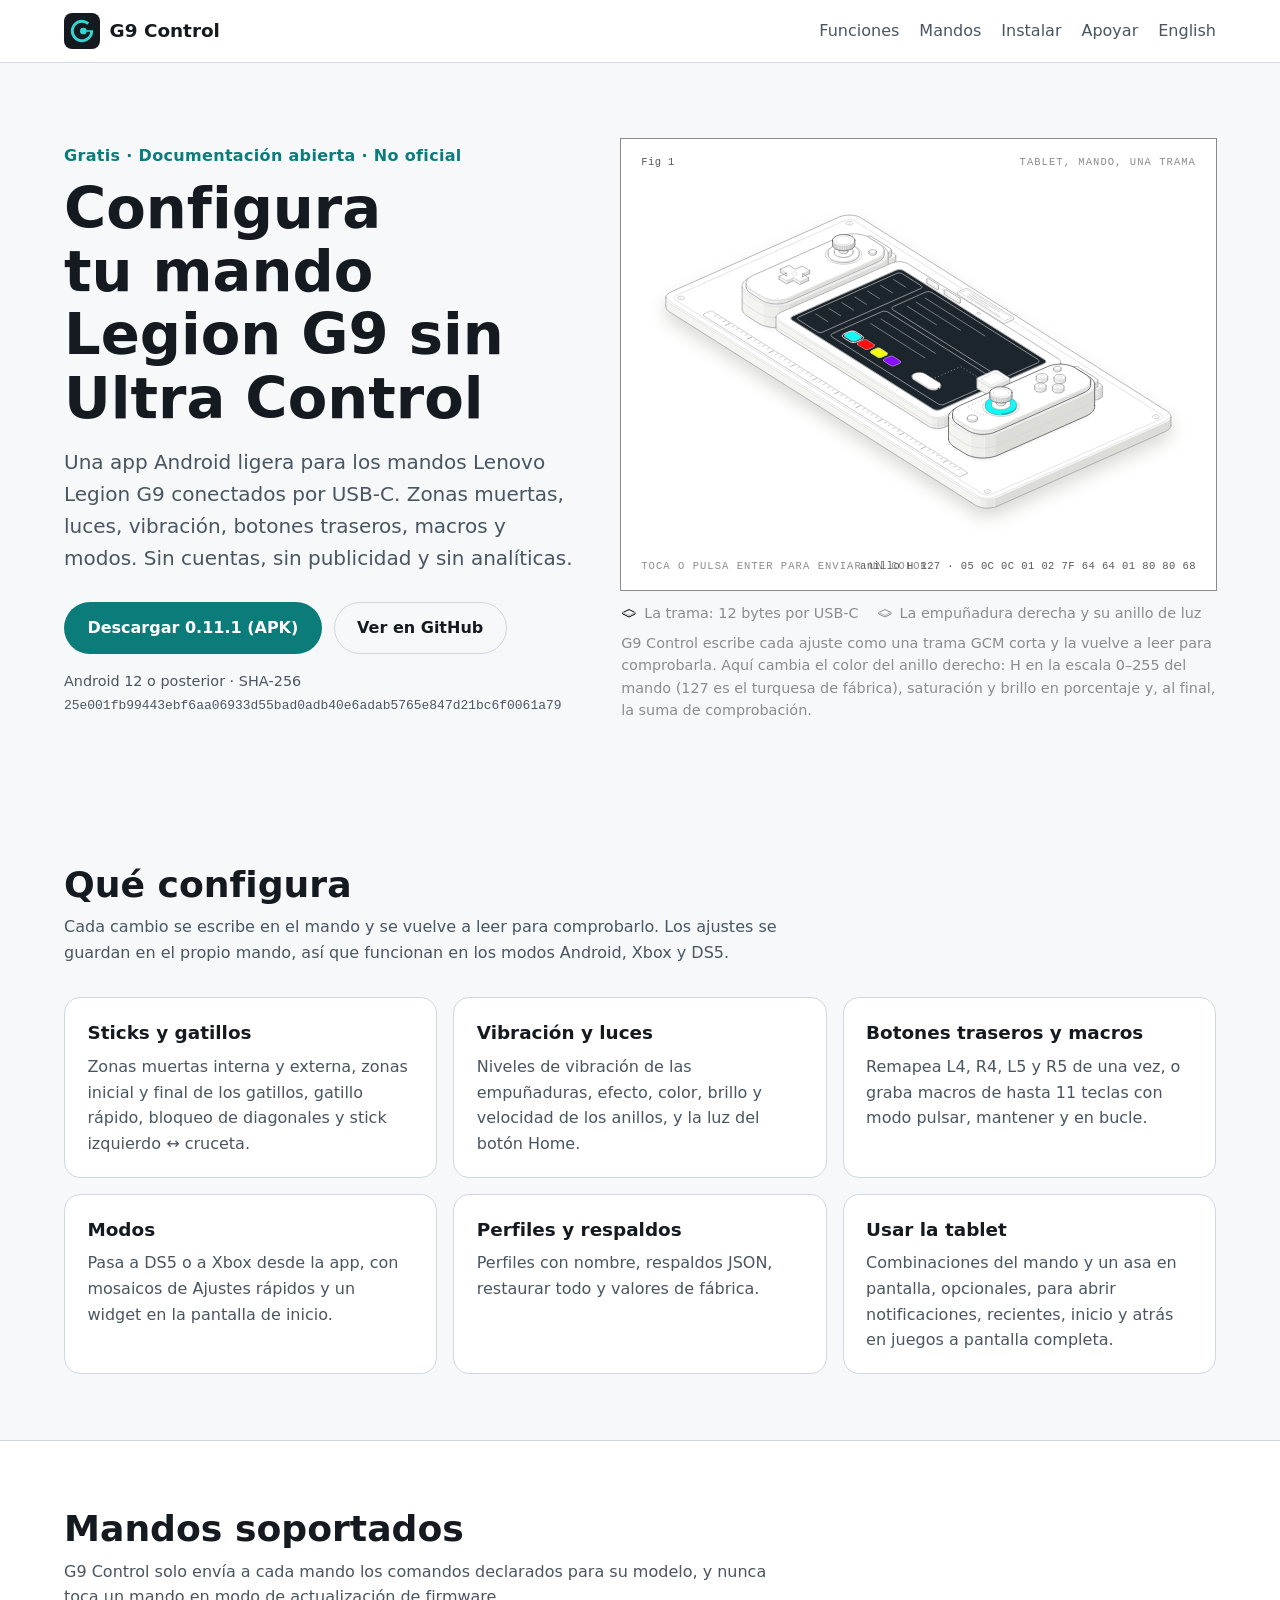
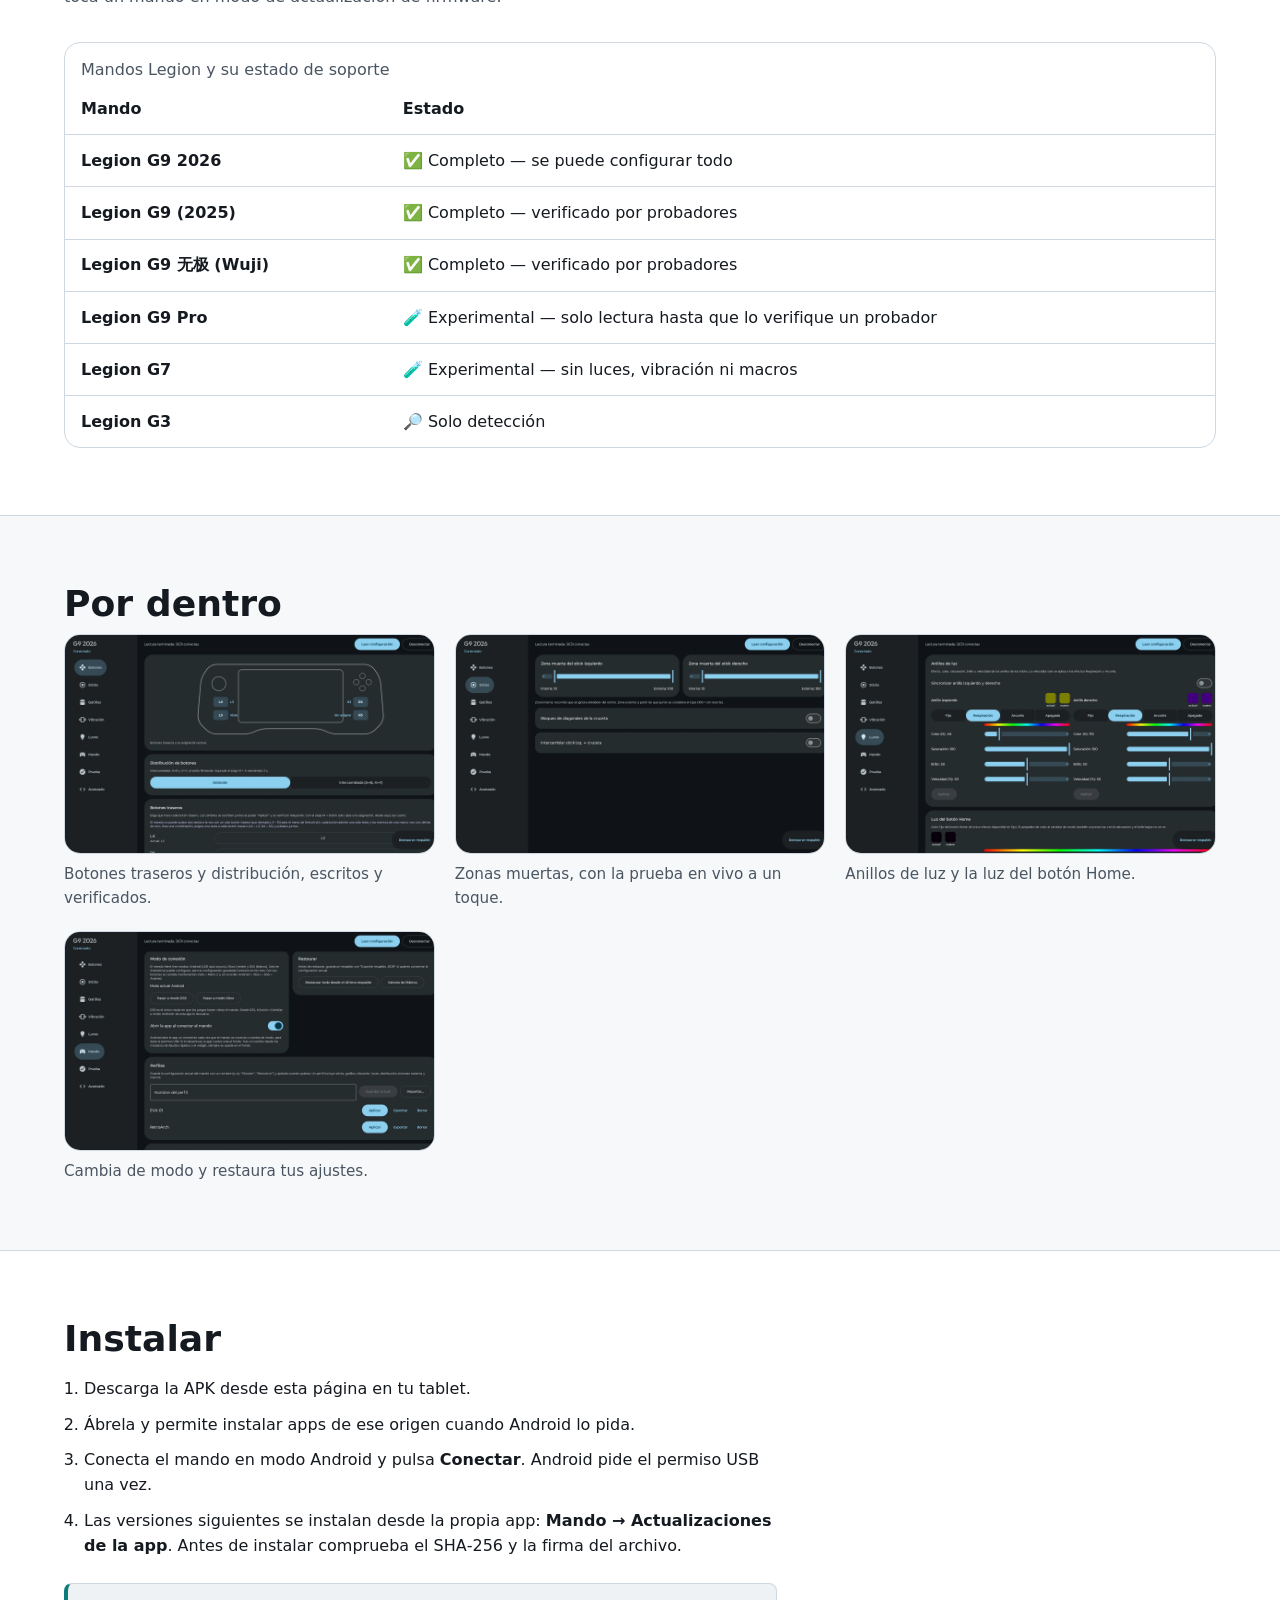
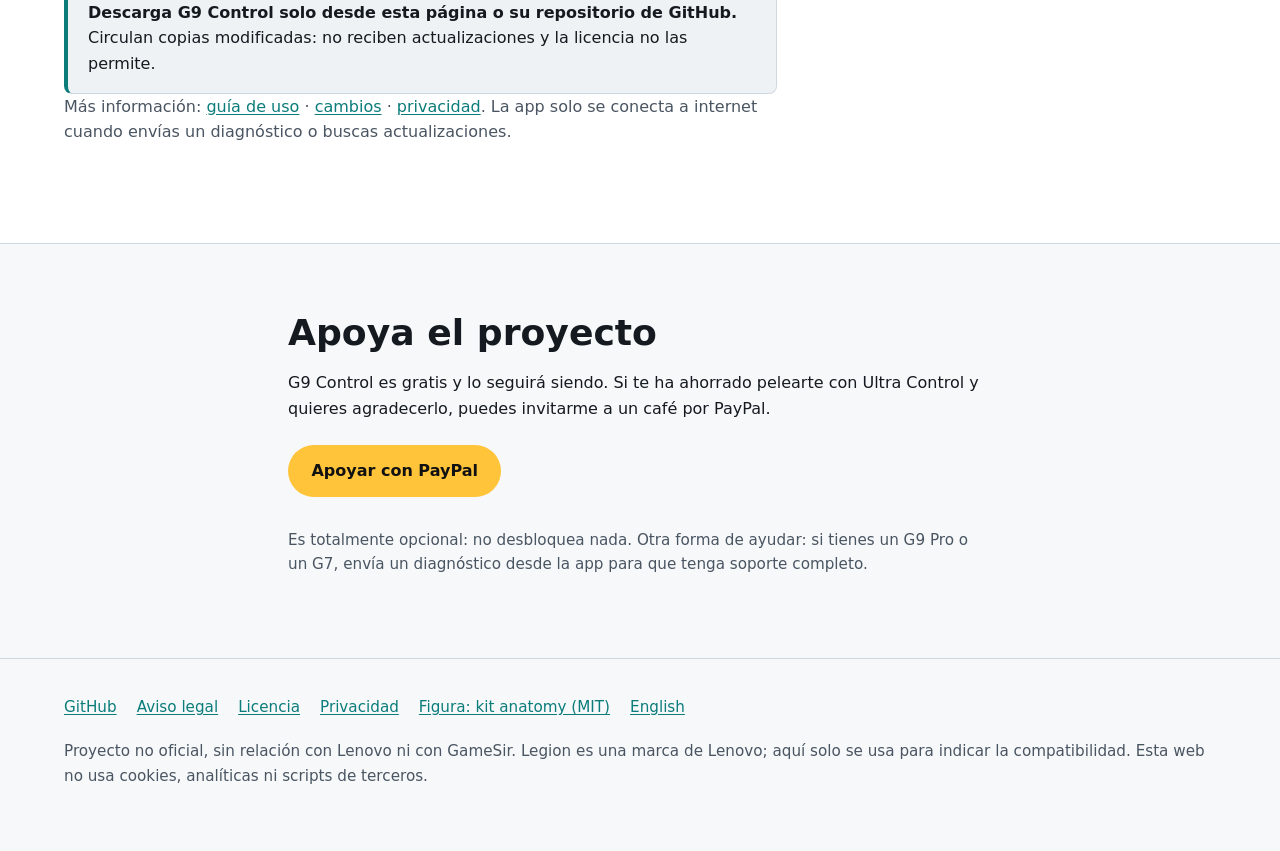
==== site/es/index.html @ 1a595c7d "Website (GitHub Pages): English and Spanish pages, screenshots, hero figure, PayPal support link Co-" ====
<!DOCTYPE html>
<html lang="es">
<head>
  <meta charset="utf-8">
  <meta name="viewport" content="width=device-width, initial-scale=1.0, viewport-fit=cover">
  <meta name="text-scale" content="scale">
  <meta name="color-scheme" content="light dark">
  <meta name="theme-color" media="(prefers-color-scheme: light)" content="#ffffff">
  <meta name="theme-color" media="(prefers-color-scheme: dark)" content="#171d24">
  <meta http-equiv="Content-Security-Policy" content="default-src 'none'; img-src 'self'; style-src 'self'; script-src 'self'; base-uri 'none'; form-action 'none'">
  <meta name="referrer" content="no-referrer">
  <title>G9 Control · Configura los mandos Legion G9 en Android</title>
  <meta name="description" content="App Android ligera y no oficial para configurar los mandos Lenovo Legion G9 por USB‑C: zonas muertas, luces, vibración, botones traseros, macros y modos. Sin cuentas, sin publicidad y sin analíticas.">
  <link rel="alternate" hreflang="en" href="https://jrobertoma.github.io/g9-control-center/">
  <link rel="alternate" hreflang="es" href="https://jrobertoma.github.io/g9-control-center/es/">
  <link rel="alternate" hreflang="x-default" href="https://jrobertoma.github.io/g9-control-center/">
  <link rel="icon" href="../assets/icon.svg" type="image/svg+xml">
  <link rel="apple-touch-icon" href="../assets/icon-512.png">
  <link rel="stylesheet" href="../assets/site.css">
  <link rel="stylesheet" href="../assets/figure.css">
  <script src="../assets/figure.js" defer></script>
</head>
<body>
  <a class="skip-link" href="#content">Saltar al contenido</a>

  <header class="site-header">
    <div class="wrap">
      <a class="brand" href="./"><img src="../assets/icon.svg" alt="" width="36" height="36">G9 Control</a>
      <nav class="site-nav" aria-label="Principal">
        <ul>
          <li><a href="#funciones">Funciones</a></li>
          <li><a href="#mandos">Mandos</a></li>
          <li><a href="#instalar">Instalar</a></li>
          <li><a href="#apoyo">Apoyar</a></li>
          <li><a href="../" hreflang="en" lang="en">English</a></li>
        </ul>
      </nav>
    </div>
  </header>

  <main id="content">
    <div class="hero">
      <div class="wrap">
        <div>
          <p class="eyebrow">Gratis · Documentación abierta · No oficial</p>
          <h1>Configura tu mando Legion G9 sin Ultra Control</h1>
          <p class="lead">Una app Android ligera para los mandos Lenovo Legion G9 conectados por USB‑C. Zonas muertas, luces, vibración, botones traseros, macros y modos. Sin cuentas, sin publicidad y sin analíticas.</p>
          <!-- web-version:begin -->
          <div class="cta">
            <a class="button button-primary" href="https://github.com/JRobertoMA/g9-control-center/releases/download/v0.11.1/G9Control-0.11.1.apk">Descargar 0.11.1 (APK)</a>
            <a class="button button-secondary" href="https://github.com/JRobertoMA/g9-control-center">Ver en GitHub</a>
          </div>
          <p class="release-meta">Android 12 o posterior · SHA‑256 <code>25e001fb99443ebf6aa06933d55bad0adb40e6adab5765e847d21bc6f0061a79</code></p>
          <!-- web-version:end -->
        </div>
        <div class="hero-media">
          <!-- figura:begin -->
          <div class="g9-iso iso"><figure class="iso-figure"><div class="iso-plate"><div class="iso-plate-corners" aria-hidden="true"><span class="iso-plate-corner" data-corner="fig">Fig 1</span><span class="iso-plate-corner" data-corner="title">Tablet, mando, una trama</span><span class="iso-plate-corner" data-corner="hint">Toca o pulsa Enter para enviar un color</span><span class="iso-plate-corner" data-corner="readout" data-readout>anillo H 127 · 05 0C 0C 01 02 7F 64 64 01 80 80 68</span></div><div class="iso-stage g9fig" tabindex="0" role="button" aria-label="Enviar el siguiente color al anillo de luz del stick derecho" data-lang="es"><svg xmlns="http://www.w3.org/2000/svg" class="iso-svg" viewBox="0 0 600 380" role="img" aria-label="Una tablet tumbada sobre una alfombrilla de banco, con las dos empuñaduras de un mando Legion G9 a los lados. Al elegir un color en la pantalla, una trama de configuración recorre la pantalla hasta el conector USB‑C, entra en la empuñadura derecha y el anillo de luz del stick derecho cambia a ese color."><path class="iso-halo" d="M32.6 124.9L33.2 123.3L34.4 121.7L36.1 120.3L38.3 119.1L216.6 39.9L219.2 38.9L222.1 38.3L225.2 37.9L228.3 37.9L231.4 38.2L234.3 38.9L237 39.8L239.3 40.9L563.6 245.8L565.4 247.2L566.7 248.7L567.3 250.4L567.4 252L567.4 261.1L566.8 262.8L565.6 264.3L563.9 265.7L561.7 266.9L383.4 346.2L380.8 347.1L377.9 347.8L374.8 348.1L371.7 348.1L368.6 347.8L365.7 347.2L363 346.3L360.7 345.1L36.4 140.3L34.6 138.9L33.3 137.3L32.7 135.7L32.6 134Z"/><g class="iso-solid"><path class="iso-fill" d="M213.5 64.9L214.2 63.4L215.5 62L217.6 60.8L220.1 59.9L222.9 59.5L225.9 59.4L228.8 59.7L231.5 60.5L233.7 61.5L235.3 62.9L236.2 64.4L236.3 66L236.3 68.1L235.7 69.6L234.3 71L232.3 72.2L229.8 73.1L226.9 73.5L223.9 73.6L221 73.3L218.4 72.5L216.2 71.5L214.5 70.1L213.6 68.6L213.5 67Z"/><path class="iso-shade" data-shade="0" d="M232.3 72.2L229.8 73.1L229.8 70.9L232.3 70.1ZM236.3 68.1L235.7 69.6L235.7 67.5L236.3 66ZM235.7 69.6L234.3 71L234.3 68.9L235.7 67.5ZM234.3 71L232.3 72.2L232.3 70.1L234.3 68.9Z"/><path class="iso-shade" data-shade="1" d="M229.8 73.1L226.9 73.5L226.9 71.4L229.8 70.9ZM226.9 73.5L223.9 73.6L223.9 71.5L226.9 71.4Z"/><path class="iso-shade" data-shade="2" d="M223.9 73.6L221 73.3L221 71.1L223.9 71.5ZM221 73.3L218.4 72.5L218.4 70.4L221 71.1Z"/><path class="iso-shade" data-shade="3" d="M218.4 72.5L216.2 71.5L216.2 69.3L218.4 70.4ZM216.2 71.5L214.5 70.1L214.5 68L216.2 69.3ZM214.5 70.1L213.6 68.6L213.6 66.5L214.5 68ZM213.6 68.6L213.5 67L213.5 64.9L213.6 66.5Z"/><path class="iso-top" d="M232.3 70.1L229.8 70.9L226.9 71.4L223.9 71.5L221 71.1L218.4 70.4L216.2 69.3L214.5 68L213.6 66.5L213.5 64.9L214.2 63.4L215.5 62L217.6 60.8L220.1 59.9L222.9 59.5L225.9 59.4L228.8 59.7L231.5 60.5L233.7 61.5L235.3 62.9L236.2 64.4L236.3 66L235.7 67.5L234.3 68.9Z"/><path class="iso-line iso-crease" data-tone="faint" d="M236.3 66L235.7 67.5L234.3 68.9L232.3 70.1L229.8 70.9L226.9 71.4L223.9 71.5L221 71.1L218.4 70.4L216.2 69.3L214.5 68L213.6 66.5L213.5 64.9"/><path class="iso-line iso-edge" data-tone="lo" d="M213.5 64.9L214.2 63.4L215.5 62L217.6 60.8L220.1 59.9L222.9 59.5L225.9 59.4L228.8 59.7L231.5 60.5L233.7 61.5L235.3 62.9L236.2 64.4L236.3 66M236.3 68.1L235.7 69.6L234.3 71L232.3 72.2L229.8 73.1L226.9 73.5L223.9 73.6L221 73.3L218.4 72.5L216.2 71.5L214.5 70.1L213.6 68.6L213.5 67M213.5 64.9L213.5 67M236.3 66L236.3 68.1"/></g><g class="iso-solid"><path class="iso-fill" d="M216 61.1L216.5 59.9L217.6 58.8L219.2 57.9L221.1 57.2L223.4 56.8L225.7 56.8L228 57L230.1 57.6L231.8 58.4L233 59.5L233.7 60.7L233.8 61.9L233.8 65.8L233.3 67.1L232.3 68.2L230.7 69.1L228.7 69.7L226.5 70.1L224.1 70.2L221.9 69.9L219.8 69.3L218.1 68.5L216.8 67.4L216.1 66.3L216 65Z"/><path class="iso-shade" data-shade="0" d="M230.7 69.1L228.7 69.7L228.7 65.8L230.7 65.1ZM233.8 65.8L233.3 67.1L233.3 63.1L233.8 61.9ZM233.3 67.1L232.3 68.2L232.3 64.2L233.3 63.1ZM232.3 68.2L230.7 69.1L230.7 65.1L232.3 64.2Z"/><path class="iso-shade" data-shade="1" d="M228.7 69.7L226.5 70.1L226.5 66.2L228.7 65.8ZM226.5 70.1L224.1 70.2L224.1 66.2L226.5 66.2Z"/><path class="iso-shade" data-shade="2" d="M224.1 70.2L221.9 69.9L221.9 65.9L224.1 66.2ZM221.9 69.9L219.8 69.3L219.8 65.4L221.9 65.9Z"/><path class="iso-shade" data-shade="3" d="M219.8 69.3L218.1 68.5L218.1 64.5L219.8 65.4ZM218.1 68.5L216.8 67.4L216.8 63.5L218.1 64.5ZM216.8 67.4L216.1 66.3L216.1 62.3L216.8 63.5ZM216.1 66.3L216 65L216 61.1L216.1 62.3Z"/><path class="iso-top" d="M230.7 65.1L228.7 65.8L226.5 66.2L224.1 66.2L221.9 65.9L219.8 65.4L218.1 64.5L216.8 63.5L216.1 62.3L216 61.1L216.5 59.9L217.6 58.8L219.2 57.9L221.1 57.2L223.4 56.8L225.7 56.8L228 57L230.1 57.6L231.8 58.4L233 59.5L233.7 60.7L233.8 61.9L233.3 63.1L232.3 64.2Z"/><path class="iso-line iso-crease" data-tone="faint" d="M233.8 61.9L233.3 63.1L232.3 64.2L230.7 65.1L228.7 65.8L226.5 66.2L224.1 66.2L221.9 65.9L219.8 65.4L218.1 64.5L216.8 63.5L216.1 62.3L216 61.1"/><path class="iso-line iso-edge" data-tone="lo" d="M216 61.1L216.5 59.9L217.6 58.8L219.2 57.9L221.1 57.2L223.4 56.8L225.7 56.8L228 57L230.1 57.6L231.8 58.4L233 59.5L233.7 60.7L233.8 61.9M233.8 65.8L233.3 67.1L232.3 68.2L230.7 69.1L228.7 69.7L226.5 70.1L224.1 70.2L221.9 69.9L219.8 69.3L218.1 68.5L216.8 67.4L216.1 66.3L216 65M216 61.1L216 65M233.8 61.9L233.8 65.8"/></g><g class="iso-solid"><path class="iso-fill" d="M60 133.2L60.6 131.6L62 130.2L64 129.1L66.5 128.2L69.4 127.7L72.4 127.7L75.3 128L78 128.7L80.2 129.8L81.8 131.1L82.7 132.7L82.8 134.2L82.8 136.4L82.1 137.9L80.8 139.3L78.7 140.5L76.2 141.3L73.4 141.8L70.4 141.9L67.5 141.5L64.8 140.8L62.6 139.7L61 138.4L60.1 136.9L60 135.3Z"/><path class="iso-shade" data-shade="0" d="M78.7 140.5L76.2 141.3L76.2 139.2L78.7 138.4ZM82.8 136.4L82.1 137.9L82.1 135.8L82.8 134.2ZM82.1 137.9L80.8 139.3L80.8 137.2L82.1 135.8ZM80.8 139.3L78.7 140.5L78.7 138.4L80.8 137.2Z"/><path class="iso-shade" data-shade="1" d="M76.2 141.3L73.4 141.8L73.4 139.7L76.2 139.2ZM73.4 141.8L70.4 141.9L70.4 139.8L73.4 139.7Z"/><path class="iso-shade" data-shade="2" d="M70.4 141.9L67.5 141.5L67.5 139.4L70.4 139.8ZM67.5 141.5L64.8 140.8L64.8 138.7L67.5 139.4Z"/><path class="iso-shade" data-shade="3" d="M64.8 140.8L62.6 139.7L62.6 137.6L64.8 138.7ZM62.6 139.7L61 138.4L61 136.3L62.6 137.6ZM61 138.4L60.1 136.9L60.1 134.8L61 136.3ZM60.1 136.9L60 135.3L60 133.2L60.1 134.8Z"/><path class="iso-top" d="M78.7 138.4L76.2 139.2L73.4 139.7L70.4 139.8L67.5 139.4L64.8 138.7L62.6 137.6L61 136.3L60.1 134.8L60 133.2L60.6 131.6L62 130.2L64 129.1L66.5 128.2L69.4 127.7L72.4 127.7L75.3 128L78 128.7L80.2 129.8L81.8 131.1L82.7 132.7L82.8 134.2L82.1 135.8L80.8 137.2Z"/><path class="iso-line iso-crease" data-tone="faint" d="M82.8 134.2L82.1 135.8L80.8 137.2L78.7 138.4L76.2 139.2L73.4 139.7L70.4 139.8L67.5 139.4L64.8 138.7L62.6 137.6L61 136.3L60.1 134.8L60 133.2"/><path class="iso-line iso-edge" data-tone="lo" d="M60 133.2L60.6 131.6L62 130.2L64 129.1L66.5 128.2L69.4 127.7L72.4 127.7L75.3 128L78 128.7L80.2 129.8L81.8 131.1L82.7 132.7L82.8 134.2M82.8 136.4L82.1 137.9L80.8 139.3L78.7 140.5L76.2 141.3L73.4 141.8L70.4 141.9L67.5 141.5L64.8 140.8L62.6 139.7L61 138.4L60.1 136.9L60 135.3M60 133.2L60 135.3M82.8 134.2L82.8 136.4"/></g><g class="iso-solid"><path class="iso-fill" d="M62.5 129.3L63 128.1L64.1 127L65.6 126.1L67.6 125.5L69.8 125.1L72.2 125L74.4 125.3L76.5 125.9L78.2 126.7L79.5 127.8L80.2 128.9L80.3 130.2L80.3 134.1L79.8 135.3L78.7 136.4L77.1 137.3L75.2 138L72.9 138.4L70.6 138.4L68.3 138.2L66.3 137.6L64.5 136.8L63.3 135.7L62.6 134.5L62.5 133.3Z"/><path class="iso-shade" data-shade="0" d="M77.1 137.3L75.2 138L75.2 134.1L77.1 133.4ZM80.3 134.1L79.8 135.3L79.8 131.4L80.3 130.2ZM79.8 135.3L78.7 136.4L78.7 132.5L79.8 131.4ZM78.7 136.4L77.1 137.3L77.1 133.4L78.7 132.5Z"/><path class="iso-shade" data-shade="1" d="M75.2 138L72.9 138.4L72.9 134.4L75.2 134.1ZM72.9 138.4L70.6 138.4L70.6 134.5L72.9 134.4Z"/><path class="iso-shade" data-shade="2" d="M70.6 138.4L68.3 138.2L68.3 134.2L70.6 134.5ZM68.3 138.2L66.3 137.6L66.3 133.6L68.3 134.2Z"/><path class="iso-shade" data-shade="3" d="M66.3 137.6L64.5 136.8L64.5 132.8L66.3 133.6ZM64.5 136.8L63.3 135.7L63.3 131.8L64.5 132.8ZM63.3 135.7L62.6 134.5L62.6 130.6L63.3 131.8ZM62.6 134.5L62.5 133.3L62.5 129.3L62.6 130.6Z"/><path class="iso-top" d="M77.1 133.4L75.2 134.1L72.9 134.4L70.6 134.5L68.3 134.2L66.3 133.6L64.5 132.8L63.3 131.8L62.6 130.6L62.5 129.3L63 128.1L64.1 127L65.6 126.1L67.6 125.5L69.8 125.1L72.2 125L74.4 125.3L76.5 125.9L78.2 126.7L79.5 127.8L80.2 128.9L80.3 130.2L79.8 131.4L78.7 132.5Z"/><path class="iso-line iso-crease" data-tone="faint" d="M80.3 130.2L79.8 131.4L78.7 132.5L77.1 133.4L75.2 134.1L72.9 134.4L70.6 134.5L68.3 134.2L66.3 133.6L64.5 132.8L63.3 131.8L62.6 130.6L62.5 129.3"/><path class="iso-line iso-edge" data-tone="lo" d="M62.5 129.3L63 128.1L64.1 127L65.6 126.1L67.6 125.5L69.8 125.1L72.2 125L74.4 125.3L76.5 125.9L78.2 126.7L79.5 127.8L80.2 128.9L80.3 130.2M80.3 134.1L79.8 135.3L78.7 136.4L77.1 137.3L75.2 138L72.9 138.4L70.6 138.4L68.3 138.2L66.3 137.6L64.5 136.8L63.3 135.7L62.6 134.5L62.5 133.3M62.5 129.3L62.5 133.3M80.3 130.2L80.3 134.1"/></g><g class="iso-solid"><path class="iso-fill" d="M517.2 256.7L517.9 255.1L519.2 253.7L521.3 252.6L523.8 251.7L526.6 251.2L529.6 251.2L532.5 251.5L535.2 252.3L537.4 253.3L539 254.7L539.9 256.2L540 257.8L540 259.9L539.4 261.4L538 262.8L536 264L533.5 264.8L530.6 265.3L527.6 265.4L524.7 265.1L522 264.3L519.8 263.2L518.2 261.9L517.3 260.4L517.2 258.8Z"/><path class="iso-shade" data-shade="0" d="M536 264L533.5 264.8L533.5 262.7L536 261.9ZM540 259.9L539.4 261.4L539.4 259.3L540 257.8ZM539.4 261.4L538 262.8L538 260.7L539.4 259.3ZM538 262.8L536 264L536 261.9L538 260.7Z"/><path class="iso-shade" data-shade="1" d="M533.5 264.8L530.6 265.3L530.6 263.2L533.5 262.7ZM530.6 265.3L527.6 265.4L527.6 263.3L530.6 263.2Z"/><path class="iso-shade" data-shade="2" d="M527.6 265.4L524.7 265.1L524.7 262.9L527.6 263.3ZM524.7 265.1L522 264.3L522 262.2L524.7 262.9Z"/><path class="iso-shade" data-shade="3" d="M522 264.3L519.8 263.2L519.8 261.1L522 262.2ZM519.8 263.2L518.2 261.9L518.2 259.8L519.8 261.1ZM518.2 261.9L517.3 260.4L517.3 258.3L518.2 259.8ZM517.3 260.4L517.2 258.8L517.2 256.7L517.3 258.3Z"/><path class="iso-top" d="M536 261.9L533.5 262.7L530.6 263.2L527.6 263.3L524.7 262.9L522 262.2L519.8 261.1L518.2 259.8L517.3 258.3L517.2 256.7L517.9 255.1L519.2 253.7L521.3 252.6L523.8 251.7L526.6 251.2L529.6 251.2L532.5 251.5L535.2 252.3L537.4 253.3L539 254.7L539.9 256.2L540 257.8L539.4 259.3L538 260.7Z"/><path class="iso-line iso-crease" data-tone="faint" d="M540 257.8L539.4 259.3L538 260.7L536 261.9L533.5 262.7L530.6 263.2L527.6 263.3L524.7 262.9L522 262.2L519.8 261.1L518.2 259.8L517.3 258.3L517.2 256.7"/><path class="iso-line iso-edge" data-tone="lo" d="M517.2 256.7L517.9 255.1L519.2 253.7L521.3 252.6L523.8 251.7L526.6 251.2L529.6 251.2L532.5 251.5L535.2 252.3L537.4 253.3L539 254.7L539.9 256.2L540 257.8M540 259.9L539.4 261.4L538 262.8L536 264L533.5 264.8L530.6 265.3L527.6 265.4L524.7 265.1L522 264.3L519.8 263.2L518.2 261.9L517.3 260.4L517.2 258.8M517.2 256.7L517.2 258.8M540 257.8L540 259.9"/></g><g class="iso-solid"><path class="iso-fill" d="M519.7 252.9L520.2 251.7L521.3 250.6L522.9 249.6L524.8 249L527.1 248.6L529.4 248.6L531.7 248.8L533.7 249.4L535.5 250.2L536.7 251.3L537.4 252.5L537.5 253.7L537.5 257.6L537 258.8L535.9 259.9L534.4 260.9L532.4 261.5L530.2 261.9L527.8 261.9L525.6 261.7L523.5 261.1L521.8 260.3L520.5 259.2L519.8 258L519.7 256.8Z"/><path class="iso-shade" data-shade="0" d="M534.4 260.9L532.4 261.5L532.4 257.6L534.4 256.9ZM537.5 257.6L537 258.8L537 254.9L537.5 253.7ZM537 258.8L535.9 259.9L535.9 256L537 254.9ZM535.9 259.9L534.4 260.9L534.4 256.9L535.9 256Z"/><path class="iso-shade" data-shade="1" d="M532.4 261.5L530.2 261.9L530.2 257.9L532.4 257.6ZM530.2 261.9L527.8 261.9L527.8 258L530.2 257.9Z"/><path class="iso-shade" data-shade="2" d="M527.8 261.9L525.6 261.7L525.6 257.7L527.8 258ZM525.6 261.7L523.5 261.1L523.5 257.2L525.6 257.7Z"/><path class="iso-shade" data-shade="3" d="M523.5 261.1L521.8 260.3L521.8 256.3L523.5 257.2ZM521.8 260.3L520.5 259.2L520.5 255.3L521.8 256.3ZM520.5 259.2L519.8 258L519.8 254.1L520.5 255.3ZM519.8 258L519.7 256.8L519.7 252.9L519.8 254.1Z"/><path class="iso-top" d="M534.4 256.9L532.4 257.6L530.2 257.9L527.8 258L525.6 257.7L523.5 257.2L521.8 256.3L520.5 255.3L519.8 254.1L519.7 252.9L520.2 251.7L521.3 250.6L522.9 249.6L524.8 249L527.1 248.6L529.4 248.6L531.7 248.8L533.7 249.4L535.5 250.2L536.7 251.3L537.4 252.5L537.5 253.7L537 254.9L535.9 256Z"/><path class="iso-line iso-crease" data-tone="faint" d="M537.5 253.7L537 254.9L535.9 256L534.4 256.9L532.4 257.6L530.2 257.9L527.8 258L525.6 257.7L523.5 257.2L521.8 256.3L520.5 255.3L519.8 254.1L519.7 252.9"/><path class="iso-line iso-edge" data-tone="lo" d="M519.7 252.9L520.2 251.7L521.3 250.6L522.9 249.6L524.8 249L527.1 248.6L529.4 248.6L531.7 248.8L533.7 249.4L535.5 250.2L536.7 251.3L537.4 252.5L537.5 253.7M537.5 257.6L537 258.8L535.9 259.9L534.4 260.9L532.4 261.5L530.2 261.9L527.8 261.9L525.6 261.7L523.5 261.1L521.8 260.3L520.5 259.2L519.8 258L519.7 256.8M519.7 252.9L519.7 256.8M537.5 253.7L537.5 257.6"/></g><g class="iso-solid"><path class="iso-fill" d="M363.7 325L364.3 323.4L365.7 322L367.7 320.8L370.2 320L373.1 319.5L376.1 319.4L379 319.8L381.6 320.5L383.8 321.6L385.5 322.9L386.4 324.4L386.5 326L386.5 328.1L385.8 329.7L384.5 331.1L382.4 332.3L379.9 333.1L377.1 333.6L374.1 333.7L371.2 333.3L368.5 332.6L366.3 331.5L364.7 330.2L363.8 328.7L363.7 327.1Z"/><path class="iso-shade" data-shade="0" d="M382.4 332.3L379.9 333.1L379.9 331L382.4 330.1ZM386.5 328.1L385.8 329.7L385.8 327.6L386.5 326ZM385.8 329.7L384.5 331.1L384.5 329L385.8 327.6ZM384.5 331.1L382.4 332.3L382.4 330.1L384.5 329Z"/><path class="iso-shade" data-shade="1" d="M379.9 333.1L377.1 333.6L377.1 331.5L379.9 331ZM377.1 333.6L374.1 333.7L374.1 331.5L377.1 331.5Z"/><path class="iso-shade" data-shade="2" d="M374.1 333.7L371.2 333.3L371.2 331.2L374.1 331.5ZM371.2 333.3L368.5 332.6L368.5 330.5L371.2 331.2Z"/><path class="iso-shade" data-shade="3" d="M368.5 332.6L366.3 331.5L366.3 329.4L368.5 330.5ZM366.3 331.5L364.7 330.2L364.7 328.1L366.3 329.4ZM364.7 330.2L363.8 328.7L363.8 326.5L364.7 328.1ZM363.8 328.7L363.7 327.1L363.7 325L363.8 326.5Z"/><path class="iso-top" d="M382.4 330.1L379.9 331L377.1 331.5L374.1 331.5L371.2 331.2L368.5 330.5L366.3 329.4L364.7 328.1L363.8 326.5L363.7 325L364.3 323.4L365.7 322L367.7 320.8L370.2 320L373.1 319.5L376.1 319.4L379 319.8L381.6 320.5L383.8 321.6L385.5 322.9L386.4 324.4L386.5 326L385.8 327.6L384.5 329Z"/><path class="iso-line iso-crease" data-tone="faint" d="M386.5 326L385.8 327.6L384.5 329L382.4 330.1L379.9 331L377.1 331.5L374.1 331.5L371.2 331.2L368.5 330.5L366.3 329.4L364.7 328.1L363.8 326.5L363.7 325"/><path class="iso-line iso-edge" data-tone="lo" d="M363.7 325L364.3 323.4L365.7 322L367.7 320.8L370.2 320L373.1 319.5L376.1 319.4L379 319.8L381.6 320.5L383.8 321.6L385.5 322.9L386.4 324.4L386.5 326M386.5 328.1L385.8 329.7L384.5 331.1L382.4 332.3L379.9 333.1L377.1 333.6L374.1 333.7L371.2 333.3L368.5 332.6L366.3 331.5L364.7 330.2L363.8 328.7L363.7 327.1M363.7 325L363.7 327.1M386.5 326L386.5 328.1"/></g><g class="iso-solid"><path class="iso-fill" d="M366.2 321.1L366.7 319.9L367.7 318.8L369.3 317.9L371.3 317.3L373.5 316.9L375.9 316.8L378.1 317.1L380.2 317.7L381.9 318.5L383.2 319.5L383.9 320.7L384 322L384 325.9L383.5 327.1L382.4 328.2L380.8 329.1L378.9 329.8L376.6 330.2L374.3 330.2L372 330L369.9 329.4L368.2 328.5L367 327.5L366.3 326.3L366.2 325.1Z"/><path class="iso-shade" data-shade="0" d="M380.8 329.1L378.9 329.8L378.9 325.8L380.8 325.2ZM384 325.9L383.5 327.1L383.5 323.2L384 322ZM383.5 327.1L382.4 328.2L382.4 324.3L383.5 323.2ZM382.4 328.2L380.8 329.1L380.8 325.2L382.4 324.3Z"/><path class="iso-shade" data-shade="1" d="M378.9 329.8L376.6 330.2L376.6 326.2L378.9 325.8ZM376.6 330.2L374.3 330.2L374.3 326.3L376.6 326.2Z"/><path class="iso-shade" data-shade="2" d="M374.3 330.2L372 330L372 326L374.3 326.3ZM372 330L369.9 329.4L369.9 325.4L372 326Z"/><path class="iso-shade" data-shade="3" d="M369.9 329.4L368.2 328.5L368.2 324.6L369.9 325.4ZM368.2 328.5L367 327.5L367 323.6L368.2 324.6ZM367 327.5L366.3 326.3L366.3 322.4L367 323.6ZM366.3 326.3L366.2 325.1L366.2 321.1L366.3 322.4Z"/><path class="iso-top" d="M380.8 325.2L378.9 325.8L376.6 326.2L374.3 326.3L372 326L369.9 325.4L368.2 324.6L367 323.6L366.3 322.4L366.2 321.1L366.7 319.9L367.7 318.8L369.3 317.9L371.3 317.3L373.5 316.9L375.9 316.8L378.1 317.1L380.2 317.7L381.9 318.5L383.2 319.5L383.9 320.7L384 322L383.5 323.2L382.4 324.3Z"/><path class="iso-line iso-crease" data-tone="faint" d="M384 322L383.5 323.2L382.4 324.3L380.8 325.2L378.9 325.8L376.6 326.2L374.3 326.3L372 326L369.9 325.4L368.2 324.6L367 323.6L366.3 322.4L366.2 321.1"/><path class="iso-line iso-edge" data-tone="lo" d="M366.2 321.1L366.7 319.9L367.7 318.8L369.3 317.9L371.3 317.3L373.5 316.9L375.9 316.8L378.1 317.1L380.2 317.7L381.9 318.5L383.2 319.5L383.9 320.7L384 322M384 325.9L383.5 327.1L382.4 328.2L380.8 329.1L378.9 329.8L376.6 330.2L374.3 330.2L372 330L369.9 329.4L368.2 328.5L367 327.5L366.3 326.3L366.2 325.1M366.2 321.1L366.2 325.1M384 322L384 325.9"/></g><g class="iso-solid"><path class="iso-fill" d="M32.6 118.9L33.2 117.2L34.4 115.7L36.1 114.3L38.3 113.1L216.6 33.8L219.2 32.9L222.1 32.2L225.2 31.9L228.3 31.9L231.4 32.2L234.3 32.8L237 33.7L239.3 34.9L563.6 239.7L565.4 241.1L566.7 242.7L567.3 244.3L567.4 246L567.4 255.1L566.8 256.7L565.6 258.3L563.9 259.7L561.7 260.9L383.4 340.1L380.8 341.1L377.9 341.7L374.8 342.1L371.7 342.1L368.6 341.8L365.7 341.1L363 340.2L360.7 339.1L36.4 134.2L34.6 132.8L33.3 131.3L32.7 129.6L32.6 128Z"/><path class="iso-shade" data-shade="0" d="M567.4 255.1L566.8 256.7L566.8 247.6L567.4 246ZM566.8 256.7L565.6 258.3L565.6 249.2L566.8 247.6ZM565.6 258.3L563.9 259.7L563.9 250.6L565.6 249.2ZM563.9 259.7L561.7 260.9L561.7 251.8L563.9 250.6ZM561.7 260.9L383.4 340.1L383.4 331L561.7 251.8ZM383.4 340.1L380.8 341.1L380.8 332L383.4 331Z"/><path class="iso-shade" data-shade="1" d="M380.8 341.1L377.9 341.7L377.9 332.6L380.8 332ZM377.9 341.7L374.8 342.1L374.8 333L377.9 332.6ZM374.8 342.1L371.7 342.1L371.7 333L374.8 333Z"/><path class="iso-shade" data-shade="2" d="M371.7 342.1L368.6 341.8L368.6 332.7L371.7 333ZM368.6 341.8L365.7 341.1L365.7 332L368.6 332.7Z"/><path class="iso-shade" data-shade="3" d="M365.7 341.1L363 340.2L363 331.1L365.7 332ZM363 340.2L360.7 339.1L360.7 330L363 331.1ZM360.7 339.1L36.4 134.2L36.4 125.1L360.7 330ZM36.4 134.2L34.6 132.8L34.6 123.7L36.4 125.1ZM34.6 132.8L33.3 131.3L33.3 122.2L34.6 123.7ZM33.3 131.3L32.7 129.6L32.7 120.5L33.3 122.2ZM32.7 129.6L32.6 128L32.6 118.9L32.7 120.5Z"/><path class="iso-top" d="M563.6 239.7L565.4 241.1L566.7 242.7L567.3 244.3L567.4 246L566.8 247.6L565.6 249.2L563.9 250.6L561.7 251.8L383.4 331L380.8 332L377.9 332.6L374.8 333L371.7 333L368.6 332.7L365.7 332L363 331.1L360.7 330L36.4 125.1L34.6 123.7L33.3 122.2L32.7 120.5L32.6 118.9L33.2 117.2L34.4 115.7L36.1 114.3L38.3 113.1L216.6 33.8L219.2 32.9L222.1 32.2L225.2 31.9L228.3 31.9L231.4 32.2L234.3 32.8L237 33.7L239.3 34.9Z"/><path class="iso-line iso-crease" data-tone="faint" d="M567.4 246L566.8 247.6L565.6 249.2L563.9 250.6L561.7 251.8L383.4 331L380.8 332L377.9 332.6L374.8 333L371.7 333L368.6 332.7L365.7 332L363 331.1L360.7 330L36.4 125.1L34.6 123.7L33.3 122.2L32.7 120.5L32.6 118.9"/><path class="iso-line iso-bevel" data-tone="faint" d="M567.4 246L564.4 247.2L563.4 248.6L561.9 249.7L560 250.8L381.9 329.9L379.6 330.8L377.2 331.3L374.6 331.6L371.9 331.6L369.3 331.4L366.8 330.9L364.6 330.1L362.6 329.1L38.3 124.3L36.8 123.1L35.7 121.8L35.2 120.4L32.6 118.9"/><path class="iso-line iso-edge" data-tone="mid" d="M32.6 118.9L33.2 117.2L34.4 115.7L36.1 114.3L38.3 113.1L216.6 33.8L219.2 32.9L222.1 32.2L225.2 31.9L228.3 31.9L231.4 32.2L234.3 32.8L237 33.7L239.3 34.9L563.6 239.7L565.4 241.1L566.7 242.7L567.3 244.3L567.4 246M567.4 255.1L566.8 256.7L565.6 258.3L563.9 259.7L561.7 260.9L383.4 340.1L380.8 341.1L377.9 341.7L374.8 342.1L371.7 342.1L368.6 341.8L365.7 341.1L363 340.2L360.7 339.1L36.4 134.2L34.6 132.8L33.3 131.3L32.7 129.6L32.6 128M567.4 246L567.4 255.1M32.6 118.9L32.6 128"/></g><path class="iso-line" data-tone="faint" d="M556.8 242.8L557.6 243.4L558.1 244.1L558.4 244.8L558.4 245.6L558.2 246.3L557.7 247L556.9 247.6L555.9 248.1L377.7 327.4L376.5 327.8L375.2 328.1L373.9 328.2L372.5 328.2L371.1 328.1L369.8 327.8L368.6 327.4L367.6 326.9L43.2 122L42.4 121.4L41.9 120.7L41.6 120L41.6 119.3L41.8 118.5L42.3 117.8L43.1 117.2L44.1 116.7L222.3 37.4L223.5 37L224.8 36.7L226.1 36.6L227.5 36.6L228.9 36.7L230.2 37L231.4 37.4L232.4 37.9Z"/><path class="iso-line" data-tone="lo" d="M229.2 41.8L228 42.2L226.6 42.2L225.3 42L224.2 41.6L223.5 40.9L223.3 40.2L223.7 39.5L224.6 38.9L225.8 38.5L227.2 38.5L228.6 38.7L229.7 39.1L230.3 39.8L230.5 40.5L230.1 41.2ZM553.6 246.7L552.4 247L551 247.1L549.7 246.9L548.6 246.4L547.9 245.8L547.7 245.1L548.1 244.3L549 243.8L550.2 243.4L551.6 243.3L553 243.5L554.1 244L554.7 244.7L554.9 245.4L554.5 246.1ZM51 121.1L49.8 121.4L48.4 121.5L47 121.3L45.9 120.8L45.3 120.2L45.1 119.4L45.5 118.7L46.4 118.1L47.6 117.8L49 117.7L50.3 117.9L51.4 118.4L52.1 119L52.3 119.8L51.9 120.5ZM375.4 325.9L374.2 326.3L372.8 326.4L371.4 326.2L370.3 325.7L369.7 325L369.5 324.3L369.9 323.6L370.8 323L372 322.7L373.4 322.6L374.7 322.8L375.8 323.2L376.5 323.9L376.7 324.6L376.3 325.3Z"/><g class="iso-dots" data-tone="mid"><circle cx="226.9" cy="40.4" r="0.5"/><circle cx="551.3" cy="245.2" r="0.5"/><circle cx="48.7" cy="119.6" r="0.5"/><circle cx="373.1" cy="324.5" r="0.5"/></g><g class="iso-solid"><path class="iso-fill" d="M72.5 137.2L72.6 136.7L73.1 136.3L79.3 133.6L80.1 133.4L81 133.4L81.8 133.7L351 303.7L351.4 304.1L351.4 305L351.3 305.5L350.7 305.9L344.6 308.7L343.7 308.9L342.8 308.8L342.1 308.6L72.9 138.6L72.5 138.1Z"/><path class="iso-shade" data-shade="0" d="M351.4 305L351.3 305.5L351.3 304.6L351.4 304.1ZM351.3 305.5L350.7 305.9L350.7 305L351.3 304.6ZM350.7 305.9L344.6 308.7L344.6 307.8L350.7 305Z"/><path class="iso-shade" data-shade="1" d="M344.6 308.7L343.7 308.9L343.7 308L344.6 307.8Z"/><path class="iso-shade" data-shade="2" d="M343.7 308.9L342.8 308.8L342.8 307.9L343.7 308Z"/><path class="iso-shade" data-shade="3" d="M342.8 308.8L342.1 308.6L342.1 307.6L342.8 307.9ZM342.1 308.6L72.9 138.6L72.9 137.7L342.1 307.6ZM72.9 138.6L72.5 138.1L72.5 137.2L72.9 137.7Z"/><path class="iso-top" d="M351 303.7L351.4 304.1L351.3 304.6L350.7 305L344.6 307.8L343.7 308L342.8 307.9L342.1 307.6L72.9 137.7L72.5 137.2L72.6 136.7L73.1 136.3L79.3 133.6L80.1 133.4L81 133.4L81.8 133.7Z"/><path class="iso-line iso-edge" data-tone="lo" d="M72.5 137.2L72.6 136.7L73.1 136.3L79.3 133.6L80.1 133.4L81 133.4L81.8 133.7L351 303.7L351.4 304.1M351.4 305L351.3 305.5L350.7 305.9L344.6 308.7L343.7 308.9L342.8 308.8L342.1 308.6L72.9 138.6L72.5 138.1M351.4 304.1L351.4 305M72.5 137.2L72.5 138.1"/></g><path class="iso-line" data-tone="lo" d="M86.7 137.7L84.2 138.8M91.3 140.6L88.8 141.7M95.9 143.5L93.4 144.6M105.1 149.3L102.7 150.4M109.7 152.2L107.3 153.3M114.3 155.1L111.9 156.2M118.9 158L116.5 159.1M128.1 163.8L125.7 164.9M132.7 166.7L130.3 167.8M137.3 169.7L134.9 170.7M141.9 172.6L139.5 173.7M151.1 178.4L148.7 179.5M155.7 181.3L153.3 182.4M160.3 184.2L157.9 185.3M164.9 187.1L162.5 188.2M174.1 192.9L171.7 194M178.7 195.8L176.3 196.9M183.3 198.7L180.9 199.8M187.9 201.6L185.5 202.7M197.1 207.4L194.7 208.5M201.7 210.3L199.3 211.4M206.3 213.2L203.9 214.3M210.9 216.1L208.5 217.2M220.2 222L217.7 223.1M224.8 224.9L222.3 226M229.4 227.8L226.9 228.9M234 230.7L231.5 231.8M243.2 236.5L240.7 237.6M247.8 239.4L245.3 240.5M252.4 242.3L249.9 243.4M257 245.2L254.5 246.3M266.2 251L263.7 252.1M270.8 253.9L268.3 255M275.4 256.8L272.9 257.9M280 259.7L277.5 260.8M289.2 265.5L286.7 266.6M293.8 268.5L291.3 269.5M298.4 271.4L295.9 272.5M303 274.3L300.5 275.4M312.2 280.1L309.7 281.2M316.8 283L314.3 284.1M321.4 285.9L318.9 287M326 288.8L323.5 289.9M335.2 294.6L332.7 295.7M339.8 297.5L337.3 298.6M344.4 300.4L341.9 301.5"/><path class="iso-line" data-tone="mid" d="M100.5 146.4L95.9 148.5M123.5 160.9L118.9 163M146.5 175.5L141.9 177.5M169.5 190L164.9 192.1M192.5 204.5L187.9 206.6M215.6 219.1L210.9 221.1M238.6 233.6L233.9 235.7M261.6 248.1L256.9 250.2M284.6 262.6L279.9 264.7M307.6 277.2L302.9 279.2M330.6 291.7L325.9 293.8"/><g class="iso-dots" data-tone="mid"><circle cx="78.5" cy="136.4" r="0.42"/><circle cx="345.4" cy="304.9" r="0.42"/></g><g class="iso-solid"><path class="iso-fill" d="M341.3 114.2L341.4 113.6L342 113.2L349.7 109.7L350.7 109.5L351.8 109.5L352.7 109.9L400.6 140.1L401 140.6L401 141.7L400.9 142.3L400.3 142.8L392.6 146.2L391.6 146.4L390.5 146.4L389.6 146L341.7 115.8L341.3 115.3Z"/><path class="iso-shade" data-shade="0" d="M401 141.7L400.9 142.3L400.9 141.2L401 140.6ZM400.9 142.3L400.3 142.8L400.3 141.7L400.9 141.2ZM400.3 142.8L392.6 146.2L392.6 145.1L400.3 141.7Z"/><path class="iso-shade" data-shade="1" d="M392.6 146.2L391.6 146.4L391.6 145.4L392.6 145.1Z"/><path class="iso-shade" data-shade="2" d="M391.6 146.4L390.5 146.4L390.5 145.3L391.6 145.4Z"/><path class="iso-shade" data-shade="3" d="M390.5 146.4L389.6 146L389.6 145L390.5 145.3ZM389.6 146L341.7 115.8L341.7 114.8L389.6 145ZM341.7 115.8L341.3 115.3L341.3 114.2L341.7 114.8Z"/><path class="iso-top" d="M400.6 140.1L401 140.6L400.9 141.2L400.3 141.7L392.6 145.1L391.6 145.4L390.5 145.3L389.6 145L341.7 114.8L341.3 114.2L341.4 113.6L342 113.2L349.7 109.7L350.7 109.5L351.8 109.5L352.7 109.9Z"/><path class="iso-line iso-edge" data-tone="lo" d="M341.3 114.2L341.4 113.6L342 113.2L349.7 109.7L350.7 109.5L351.8 109.5L352.7 109.9L400.6 140.1L401 140.6M401 141.7L400.9 142.3L400.3 142.8L392.6 146.2L391.6 146.4L390.5 146.4L389.6 146L341.7 115.8L341.3 115.3M401 140.6L401 141.7M341.3 114.2L341.3 115.3"/></g><path class="iso-line" data-tone="faint" d="M398.4 140.8L391.3 144L343.9 114L351 110.9Z"/><path class="iso-line" data-tone="lo" data-free="" d="M356.1 115.6L386 134.4"/><path class="iso-line" data-tone="lo" data-free="" d="M353.9 116.5L374.6 129.6"/><path class="iso-line" data-tone="lo" data-free="" d="M351.7 117.5L386.2 139.3"/><g class="iso-dots" data-tone="mid"><circle cx="348.1" cy="112.9" r="0.4"/><circle cx="394.2" cy="142" r="0.4"/></g><g class="iso-solid"><path class="iso-fill" d="M188 158.9L188.6 157.8L189.9 156.9L285.9 114.3L287.7 113.7L289.8 113.6L291.8 113.9L293.4 114.6L300.3 119L301.3 119.9L301.6 121L301.6 128.6L301 129.7L299.7 130.6L203.7 173.2L201.9 173.8L199.8 173.9L197.8 173.6L196.1 172.9L189.2 168.5L188.2 167.6L188 166.4Z"/><path class="iso-shade" data-shade="0" d="M301.6 128.6L301 129.7L301 122.1L301.6 121ZM301 129.7L299.7 130.6L299.7 123L301 122.1ZM299.7 130.6L203.7 173.2L203.7 165.6L299.7 123Z"/><path class="iso-shade" data-shade="1" d="M203.7 173.2L201.9 173.8L201.9 166.2L203.7 165.6ZM201.9 173.8L199.8 173.9L199.8 166.3L201.9 166.2Z"/><path class="iso-shade" data-shade="2" d="M199.8 173.9L197.8 173.6L197.8 166L199.8 166.3Z"/><path class="iso-shade" data-shade="3" d="M197.8 173.6L196.1 172.9L196.1 165.3L197.8 166ZM196.1 172.9L189.2 168.5L189.2 160.9L196.1 165.3ZM189.2 168.5L188.2 167.6L188.2 160L189.2 160.9ZM188.2 167.6L188 166.4L188 158.9L188.2 160Z"/><path class="iso-top" d="M300.3 119L301.3 119.9L301.6 121L301 122.1L299.7 123L203.7 165.6L201.9 166.2L199.8 166.3L197.8 166L196.1 165.3L189.2 160.9L188.2 160L188 158.9L188.6 157.8L189.9 156.9L285.9 114.3L287.7 113.7L289.8 113.6L291.8 113.9L293.4 114.6Z"/><path class="iso-line iso-crease" data-tone="faint" d="M301.6 121L301 122.1L299.7 123L203.7 165.6L201.9 166.2L199.8 166.3L197.8 166L196.1 165.3L189.2 160.9L188.2 160L188 158.9"/><path class="iso-line iso-bevel" data-tone="faint" d="M301.6 121L300.2 121.9L299 122.6L203.2 165.3L201.6 165.7L199.9 165.8L198.2 165.6L196.8 165L190 160.7L189.1 159.8L188 158.9"/><path class="iso-line iso-edge" data-tone="lo" d="M188 158.9L188.6 157.8L189.9 156.9L285.9 114.3L287.7 113.7L289.8 113.6L291.8 113.9L293.4 114.6L300.3 119L301.3 119.9L301.6 121M301.6 128.6L301 129.7L299.7 130.6L203.7 173.2L201.9 173.8L199.8 173.9L197.8 173.6L196.1 172.9L189.2 168.5L188.2 167.6L188 166.4M301.6 121L301.6 128.6M188 158.9L188 166.4"/></g><g class="iso-solid"><path class="iso-fill" d="M298.4 228.6L299 227.5L300.3 226.7L396.3 184L398.1 183.5L400.2 183.3L402.2 183.7L403.9 184.4L410.8 188.7L411.8 189.7L412 190.8L412 198.4L411.4 199.4L410.1 200.3L314.1 243L312.3 243.5L310.2 243.6L308.2 243.3L306.6 242.6L299.7 238.3L298.7 237.3L298.4 236.2Z"/><path class="iso-shade" data-shade="0" d="M412 198.4L411.4 199.4L411.4 191.9L412 190.8ZM411.4 199.4L410.1 200.3L410.1 192.7L411.4 191.9ZM410.1 200.3L314.1 243L314.1 235.4L410.1 192.7Z"/><path class="iso-shade" data-shade="1" d="M314.1 243L312.3 243.5L312.3 235.9L314.1 235.4ZM312.3 243.5L310.2 243.6L310.2 236L312.3 235.9Z"/><path class="iso-shade" data-shade="2" d="M310.2 243.6L308.2 243.3L308.2 235.7L310.2 236Z"/><path class="iso-shade" data-shade="3" d="M308.2 243.3L306.6 242.6L306.6 235L308.2 235.7ZM306.6 242.6L299.7 238.3L299.7 230.7L306.6 235ZM299.7 238.3L298.7 237.3L298.7 229.7L299.7 230.7ZM298.7 237.3L298.4 236.2L298.4 228.6L298.7 229.7Z"/><path class="iso-top" d="M410.8 188.7L411.8 189.7L412 190.8L411.4 191.9L410.1 192.7L314.1 235.4L312.3 235.9L310.2 236L308.2 235.7L306.6 235L299.7 230.7L298.7 229.7L298.4 228.6L299 227.5L300.3 226.7L396.3 184L398.1 183.5L400.2 183.3L402.2 183.7L403.9 184.4Z"/><path class="iso-line iso-crease" data-tone="faint" d="M412 190.8L411.4 191.9L410.1 192.7L314.1 235.4L312.3 235.9L310.2 236L308.2 235.7L306.6 235L299.7 230.7L298.7 229.7L298.4 228.6"/><path class="iso-line iso-bevel" data-tone="faint" d="M412 190.8L410.6 191.6L409.5 192.4L313.6 235L312 235.5L310.3 235.6L308.6 235.3L307.2 234.7L300.4 230.4L299.5 229.6L298.4 228.6"/><path class="iso-line iso-edge" data-tone="lo" d="M298.4 228.6L299 227.5L300.3 226.7L396.3 184L398.1 183.5L400.2 183.3L402.2 183.7L403.9 184.4L410.8 188.7L411.8 189.7L412 190.8M412 198.4L411.4 199.4L410.1 200.3L314.1 243L312.3 243.5L310.2 243.6L308.2 243.3L306.6 242.6L299.7 238.3L298.7 237.3L298.4 236.2M412 190.8L412 198.4M298.4 228.6L298.4 236.2"/></g><path class="iso-halo g9-blur" d="M118.7 129.4L119.5 127.4L120.9 125.5L123 123.8L125.7 122.3L218.9 80.9L222.1 79.7L225.7 78.9L229.4 78.5L233.3 78.5L237.1 78.9L240.7 79.6L243.9 80.8L246.7 82.2L258.2 89.4L260.3 91.1L261.9 93L262.6 95L262.7 97.1L262.7 97.2L262 99.2L260.5 101.1L258.4 102.8L255.7 104.3L162.5 145.7L159.3 146.9L155.8 147.7L152 148.1L148.1 148.1L144.3 147.8L140.8 147L137.5 145.9L134.8 144.5L123.3 137.2L121.1 135.5L119.6 133.6L118.8 131.6L118.7 129.6Z"/><g class="iso-solid"><path class="iso-fill" d="M239.7 61.4L240.3 60.4L241.6 59.5L244.3 58.3L246.1 57.8L248.2 57.6L250.2 58L251.9 58.6L274.9 73.2L275.9 74.1L276.1 75.3L276.1 85.9L275.5 86.9L274.2 87.8L271.5 89L269.6 89.6L267.6 89.7L265.5 89.4L263.9 88.7L240.9 74.1L239.9 73.2L239.7 72.1Z"/><path class="iso-shade" data-shade="0" d="M276.1 85.9L275.5 86.9L275.5 76.3L276.1 75.3ZM275.5 86.9L274.2 87.8L274.2 77.2L275.5 76.3ZM274.2 87.8L271.5 89L271.5 78.4L274.2 77.2Z"/><path class="iso-shade" data-shade="1" d="M271.5 89L269.6 89.6L269.6 78.9L271.5 78.4ZM269.6 89.6L267.6 89.7L267.6 79.1L269.6 78.9Z"/><path class="iso-shade" data-shade="2" d="M267.6 89.7L265.5 89.4L265.5 78.7L267.6 79.1Z"/><path class="iso-shade" data-shade="3" d="M265.5 89.4L263.9 88.7L263.9 78.1L265.5 78.7ZM263.9 88.7L240.9 74.1L240.9 63.5L263.9 78.1ZM240.9 74.1L239.9 73.2L239.9 62.5L240.9 63.5ZM239.9 73.2L239.7 72.1L239.7 61.4L239.9 62.5Z"/><path class="iso-top" d="M274.9 73.2L275.9 74.1L276.1 75.3L275.5 76.3L274.2 77.2L271.5 78.4L269.6 78.9L267.6 79.1L265.5 78.7L263.9 78.1L240.9 63.5L239.9 62.5L239.7 61.4L240.3 60.4L241.6 59.5L244.3 58.3L246.1 57.8L248.2 57.6L250.2 58L251.9 58.6Z"/><path class="iso-line iso-crease" data-tone="faint" d="M276.1 75.3L275.5 76.3L274.2 77.2L271.5 78.4L269.6 78.9L267.6 79.1L265.5 78.7L263.9 78.1L240.9 63.5L239.9 62.5L239.7 61.4"/><path class="iso-line iso-bevel" data-tone="faint" d="M276.1 75.3L274.9 76.1L273.7 76.9L271.1 78.1L269.4 78.6L267.6 78.7L265.9 78.4L264.4 77.8L241.5 63.3L240.6 62.4L239.7 61.4"/><path class="iso-line iso-edge" data-tone="mid" d="M239.7 61.4L240.3 60.4L241.6 59.5L244.3 58.3L246.1 57.8L248.2 57.6L250.2 58L251.9 58.6L274.9 73.2L275.9 74.1L276.1 75.3M276.1 85.9L275.5 86.9L274.2 87.8L271.5 89L269.6 89.6L267.6 89.7L265.5 89.4L263.9 88.7L240.9 74.1L239.9 73.2L239.7 72.1M276.1 75.3L276.1 85.9M239.7 61.4L239.7 72.1"/></g><g class="iso-solid"><path class="iso-fill" d="M241.6 56.8L242.1 55.9L243.2 55.2L244.6 54.6L246.1 54.1L247.8 54L249.5 54.3L250.9 54.9L270.4 67.2L271.3 68L271.4 69L271.4 75L271 75.9L269.9 76.6L268.5 77.3L267 77.7L265.2 77.8L263.5 77.5L262.2 77L242.6 64.6L241.8 63.8L241.6 62.9Z"/><path class="iso-shade" data-shade="0" d="M271.4 75L271 75.9L271 69.9L271.4 69ZM271 75.9L269.9 76.6L269.9 70.6L271 69.9ZM269.9 76.6L268.5 77.3L268.5 71.2L269.9 70.6Z"/><path class="iso-shade" data-shade="1" d="M268.5 77.3L267 77.7L267 71.6L268.5 71.2ZM267 77.7L265.2 77.8L265.2 71.7L267 71.6Z"/><path class="iso-shade" data-shade="2" d="M265.2 77.8L263.5 77.5L263.5 71.5L265.2 71.7Z"/><path class="iso-shade" data-shade="3" d="M263.5 77.5L262.2 77L262.2 70.9L263.5 71.5ZM262.2 77L242.6 64.6L242.6 58.5L262.2 70.9ZM242.6 64.6L241.8 63.8L241.8 57.7L242.6 58.5ZM241.8 63.8L241.6 62.9L241.6 56.8L241.8 57.7Z"/><path class="iso-top" d="M270.4 67.2L271.3 68L271.4 69L271 69.9L269.9 70.6L268.5 71.2L267 71.6L265.2 71.7L263.5 71.5L262.2 70.9L242.6 58.5L241.8 57.7L241.6 56.8L242.1 55.9L243.2 55.2L244.6 54.6L246.1 54.1L247.8 54L249.5 54.3L250.9 54.9Z"/><path class="iso-line iso-crease" data-tone="faint" d="M271.4 69L271 69.9L269.9 70.6L268.5 71.2L267 71.6L265.2 71.7L263.5 71.5L262.2 70.9L242.6 58.5L241.8 57.7L241.6 56.8"/><path class="iso-line iso-bevel" data-tone="faint" d="M271.4 69L270.3 69.7L269.3 70.3L268.1 70.9L266.7 71.3L265.3 71.4L263.9 71.1L262.7 70.6L243.2 58.3L242.5 57.6L241.6 56.8"/><path class="iso-line iso-edge" data-tone="mid" d="M241.6 56.8L242.1 55.9L243.2 55.2L244.6 54.6L246.1 54.1L247.8 54L249.5 54.3L250.9 54.9L270.4 67.2L271.3 68L271.4 69M271.4 75L271 75.9L269.9 76.6L268.5 77.3L267 77.7L265.2 77.8L263.5 77.5L262.2 77L242.6 64.6L241.8 63.8L241.6 62.9M271.4 69L271.4 75M241.6 56.8L241.6 62.9"/></g><g class="iso-solid"><path class="iso-fill" d="M113.4 108.7L113.4 106.6L114 104.5L115.3 102.5L117.1 100.7L119.4 99L122.2 97.6L215.5 56.1L218.7 54.9L222.2 54L225.9 53.3L229.8 53L233.8 53L237.6 53.4L241.4 54.1L244.9 55L248 56.3L250.8 57.7L262.3 65L264.6 66.7L266.3 68.6L267.5 70.6L268.1 72.6L268.1 95.4L268 97.5L267.4 99.5L266.1 101.5L264.3 103.3L262 105L259.2 106.5L166 147.9L162.8 149.1L159.2 150.1L155.5 150.7L151.6 151L147.7 151L143.8 150.6L140.1 150L136.6 149L133.4 147.8L130.7 146.3L119.2 139L116.9 137.3L115.1 135.5L113.9 133.5L113.4 131.4Z"/><path class="iso-shade" data-shade="0" d="M268.1 95.4L268 97.5L268 74.7L268.1 72.6ZM268 97.5L267.4 99.5L267.4 76.7L268 74.7ZM267.4 99.5L266.1 101.5L266.1 78.7L267.4 76.7ZM266.1 101.5L264.3 103.3L264.3 80.6L266.1 78.7ZM264.3 103.3L262 105L262 82.2L264.3 80.6ZM262 105L259.2 106.5L259.2 83.7L262 82.2ZM259.2 106.5L166 147.9L166 125.2L259.2 83.7ZM166 147.9L162.8 149.1L162.8 126.4L166 125.2Z"/><path class="iso-shade" data-shade="1" d="M162.8 149.1L159.2 150.1L159.2 127.3L162.8 126.4ZM159.2 150.1L155.5 150.7L155.5 127.9L159.2 127.3ZM155.5 150.7L151.6 151L151.6 128.2L155.5 127.9Z"/><path class="iso-shade" data-shade="2" d="M151.6 151L147.7 151L147.7 128.2L151.6 128.2ZM147.7 151L143.8 150.6L143.8 127.9L147.7 128.2ZM143.8 150.6L140.1 150L140.1 127.2L143.8 127.9ZM140.1 150L136.6 149L136.6 126.2L140.1 127.2Z"/><path class="iso-shade" data-shade="3" d="M136.6 149L133.4 147.8L133.4 125L136.6 126.2ZM133.4 147.8L130.7 146.3L130.7 123.5L133.4 125ZM130.7 146.3L119.2 139L119.2 116.3L130.7 123.5ZM119.2 139L116.9 137.3L116.9 114.6L119.2 116.3ZM116.9 137.3L115.1 135.5L115.1 112.7L116.9 114.6ZM115.1 135.5L113.9 133.5L113.9 110.7L115.1 112.7ZM113.9 133.5L113.4 131.4L113.4 108.7L113.9 110.7Z"/><path class="iso-top" d="M262.3 65L264.6 66.7L266.3 68.6L267.5 70.6L268.1 72.6L268 74.7L267.4 76.7L266.1 78.7L264.3 80.6L262 82.2L259.2 83.7L166 125.2L162.8 126.4L159.2 127.3L155.5 127.9L151.6 128.2L147.7 128.2L143.8 127.9L140.1 127.2L136.6 126.2L133.4 125L130.7 123.5L119.2 116.3L116.9 114.6L115.1 112.7L113.9 110.7L113.4 108.7L113.4 106.6L114 104.5L115.3 102.5L117.1 100.7L119.4 99L122.2 97.6L215.5 56.1L218.7 54.9L222.2 54L225.9 53.3L229.8 53L233.8 53L237.6 53.4L241.4 54.1L244.9 55L248 56.3L250.8 57.7Z"/><path class="iso-line iso-crease" data-tone="faint" d="M268.1 72.6L268 74.7L267.4 76.7L266.1 78.7L264.3 80.6L262 82.2L259.2 83.7L166 125.2L162.8 126.4L159.2 127.3L155.5 127.9L151.6 128.2L147.7 128.2L143.8 127.9L140.1 127.2L136.6 126.2L133.4 125L130.7 123.5L119.2 116.3L116.9 114.6L115.1 112.7L113.9 110.7L113.4 108.7"/><path class="iso-line iso-bevel" data-tone="faint" d="M268.1 72.6L265.9 74.6L265.3 76.5L264.2 78.3L262.5 80L260.4 81.5L257.7 82.9L164.6 124.3L161.7 125.4L158.4 126.2L155 126.8L151.5 127.1L147.9 127.1L144.3 126.8L140.9 126.2L137.7 125.3L134.8 124.2L132.3 122.8L120.9 115.6L118.7 114L117.1 112.3L116 110.5L113.4 108.7"/><path class="iso-line" data-tone="faint" d="M268.1 84.8L268 86.8L267.4 88.9L266.1 90.9L264.3 92.7L262 94.4L259.2 95.8L166 137.3L162.8 138.5L159.2 139.4L155.5 140.1L151.6 140.4L147.7 140.4L143.8 140L140.1 139.4L136.6 138.4L133.4 137.2L130.7 135.7L119.2 128.4L116.9 126.7L115.1 124.8L113.9 122.9L113.4 120.8"/><path class="iso-line iso-edge" data-tone="mid" d="M113.4 108.7L113.4 106.6L114 104.5L115.3 102.5L117.1 100.7L119.4 99L122.2 97.6L215.5 56.1L218.7 54.9L222.2 54L225.9 53.3L229.8 53L233.8 53L237.6 53.4L241.4 54.1L244.9 55L248 56.3L250.8 57.7L262.3 65L264.6 66.7L266.3 68.6L267.5 70.6L268.1 72.6M268.1 95.4L268 97.5L267.4 99.5L266.1 101.5L264.3 103.3L262 105L259.2 106.5L166 147.9L162.8 149.1L159.2 150.1L155.5 150.7L151.6 151L147.7 151L143.8 150.6L140.1 150L136.6 149L133.4 147.8L130.7 146.3L119.2 139L116.9 137.3L115.1 135.5L113.9 133.5L113.4 131.4M268.1 72.6L268.1 95.4M113.4 108.7L113.4 131.4"/></g><g class="iso-solid"><path class="iso-fill" d="M117.6 104.8L117.7 103.1L118.2 101.4L119.2 99.8L120.7 98.3L122.7 96.9L125 95.7L218.2 54.2L220.9 53.2L223.8 52.4L226.9 51.9L230.1 51.7L233.4 51.7L236.6 52L239.7 52.5L242.6 53.3L245.2 54.3L247.5 55.6L259 62.8L260.9 64.2L262.3 65.8L263.3 67.4L263.8 69.1L263.8 72.8L263.8 74.5L263.2 76.2L262.2 77.8L260.7 79.4L258.7 80.8L256.4 82L163.2 123.4L160.5 124.4L157.6 125.2L154.5 125.7L151.3 126L148 125.9L144.8 125.7L141.7 125.1L138.9 124.3L136.2 123.3L134 122.1L122.5 114.8L120.6 113.4L119.1 111.8L118.1 110.2L117.6 108.5Z"/><path class="iso-shade" data-shade="0" d="M263.8 72.8L263.8 74.5L263.8 70.9L263.8 69.1ZM263.8 74.5L263.2 76.2L263.2 72.6L263.8 70.9ZM263.2 76.2L262.2 77.8L262.2 74.2L263.2 72.6ZM262.2 77.8L260.7 79.4L260.7 75.7L262.2 74.2ZM260.7 79.4L258.7 80.8L258.7 77.1L260.7 75.7ZM258.7 80.8L256.4 82L256.4 78.3L258.7 77.1ZM256.4 82L163.2 123.4L163.2 119.8L256.4 78.3ZM163.2 123.4L160.5 124.4L160.5 120.8L163.2 119.8Z"/><path class="iso-shade" data-shade="1" d="M160.5 124.4L157.6 125.2L157.6 121.5L160.5 120.8ZM157.6 125.2L154.5 125.7L154.5 122.1L157.6 121.5ZM154.5 125.7L151.3 126L151.3 122.3L154.5 122.1Z"/><path class="iso-shade" data-shade="2" d="M151.3 126L148 125.9L148 122.3L151.3 122.3ZM148 125.9L144.8 125.7L144.8 122L148 122.3ZM144.8 125.7L141.7 125.1L141.7 121.5L144.8 122ZM141.7 125.1L138.9 124.3L138.9 120.7L141.7 121.5Z"/><path class="iso-shade" data-shade="3" d="M138.9 124.3L136.2 123.3L136.2 119.6L138.9 120.7ZM136.2 123.3L134 122.1L134 118.4L136.2 119.6ZM134 122.1L122.5 114.8L122.5 111.2L134 118.4ZM122.5 114.8L120.6 113.4L120.6 109.7L122.5 111.2ZM120.6 113.4L119.1 111.8L119.1 108.2L120.6 109.7ZM119.1 111.8L118.1 110.2L118.1 106.6L119.1 108.2ZM118.1 110.2L117.6 108.5L117.6 104.8L118.1 106.6Z"/><path class="iso-top" d="M259 62.8L260.9 64.2L262.3 65.8L263.3 67.4L263.8 69.1L263.8 70.9L263.2 72.6L262.2 74.2L260.7 75.7L258.7 77.1L256.4 78.3L163.2 119.8L160.5 120.8L157.6 121.5L154.5 122.1L151.3 122.3L148 122.3L144.8 122L141.7 121.5L138.9 120.7L136.2 119.6L134 118.4L122.5 111.2L120.6 109.7L119.1 108.2L118.1 106.6L117.6 104.8L117.7 103.1L118.2 101.4L119.2 99.8L120.7 98.3L122.7 96.9L125 95.7L218.2 54.2L220.9 53.2L223.8 52.4L226.9 51.9L230.1 51.7L233.4 51.7L236.6 52L239.7 52.5L242.6 53.3L245.2 54.3L247.5 55.6Z"/><path class="iso-line iso-crease" data-tone="faint" d="M263.8 69.1L263.8 70.9L263.2 72.6L262.2 74.2L260.7 75.7L258.7 77.1L256.4 78.3L163.2 119.8L160.5 120.8L157.6 121.5L154.5 122.1L151.3 122.3L148 122.3L144.8 122L141.7 121.5L138.9 120.7L136.2 119.6L134 118.4L122.5 111.2L120.6 109.7L119.1 108.2L118.1 106.6L117.6 104.8"/><path class="iso-line iso-bevel" data-tone="faint" d="M263.8 69.1L262.7 70.8L262.2 72.4L261.2 74L259.8 75.4L257.9 76.7L255.7 77.9L162.5 119.3L160 120.3L157.2 121L154.3 121.5L151.2 121.8L148.1 121.7L145.1 121.5L142.2 120.9L139.4 120.2L136.9 119.2L134.7 118L123.3 110.8L121.5 109.5L120.1 108L119.2 106.4L117.6 104.8"/><path class="iso-line iso-edge" data-tone="mid" d="M117.6 104.8L117.7 103.1L118.2 101.4L119.2 99.8L120.7 98.3L122.7 96.9L125 95.7L218.2 54.2L220.9 53.2L223.8 52.4L226.9 51.9L230.1 51.7L233.4 51.7L236.6 52L239.7 52.5L242.6 53.3L245.2 54.3L247.5 55.6L259 62.8L260.9 64.2L262.3 65.8L263.3 67.4L263.8 69.1M263.8 72.8L263.8 74.5L263.2 76.2L262.2 77.8L260.7 79.4L258.7 80.8L256.4 82L163.2 123.4L160.5 124.4L157.6 125.2L154.5 125.7L151.3 126L148 125.9L144.8 125.7L141.7 125.1L138.9 124.3L136.2 123.3L134 122.1L122.5 114.8L120.6 113.4L119.1 111.8L118.1 110.2L117.6 108.5M263.8 69.1L263.8 72.8M117.6 104.8L117.6 108.5"/></g><g class="iso-dots" data-tone="mid"><circle cx="230.5" cy="53.7" r="0.45"/><circle cx="150.9" cy="120.3" r="0.45"/></g><path class="iso-line" data-tone="lo" d="M233.3 81.4L231.3 82.2L229 82.9L226.7 83.3L224.2 83.7L221.7 83.8L219.2 83.8L216.7 83.6L214.3 83.2L212 82.7L209.8 82L207.8 81.1L206.1 80.2L204.6 79.1L203.4 77.9L202.4 76.7L201.8 75.4L201.6 74L201.6 72.7L202 71.4L202.7 70.1L203.7 68.8L205 67.7L206.6 66.7L208.5 65.7L210.5 64.9L212.7 64.3L215.1 63.8L217.5 63.5L220 63.3L222.6 63.4L225.1 63.6L227.5 64L229.8 64.5L232 65.2L233.9 66L235.7 67L237.2 68.1L238.4 69.2L239.3 70.5L239.9 71.8L240.2 73.1L240.1 74.5L239.7 75.8L239 77.1L238 78.3L236.7 79.5L235.1 80.5Z"/><g class="ring-off"><g class="iso-solid"><path class="iso-fill" d="M204.4 71.7L204.5 70.7L204.7 69.7L205.2 68.8L205.9 67.9L206.7 67L207.8 66.2L208.9 65.4L210.3 64.8L211.8 64.2L213.4 63.7L215.1 63.3L216.8 63L218.6 62.8L220.5 62.7L222.3 62.8L224.1 62.9L225.9 63.1L227.6 63.5L229.3 64L230.8 64.5L232.2 65.1L233.5 65.8L234.6 66.6L235.5 67.5L236.3 68.4L236.8 69.3L237.2 70.3L237.3 71.2L237.3 73.4L237.3 74.3L237 75.3L236.5 76.3L235.9 77.2L235 78L234 78.8L232.8 79.6L231.5 80.3L230 80.8L228.4 81.3L226.7 81.7L224.9 82L223.1 82.2L221.3 82.3L219.4 82.3L217.6 82.1L215.8 81.9L214.1 81.5L212.5 81.1L210.9 80.5L209.5 79.9L208.3 79.2L207.2 78.4L206.2 77.6L205.5 76.7L204.9 75.7L204.6 74.8L204.4 73.8Z"/><path class="iso-shade" data-shade="0" d="M231.5 80.3L230 80.8L230 78.7L231.5 78.1ZM230 80.8L228.4 81.3L228.4 79.2L230 78.7ZM237.3 73.4L237.3 74.3L237.3 72.2L237.3 71.2ZM237.3 74.3L237 75.3L237 73.2L237.3 72.2ZM237 75.3L236.5 76.3L236.5 74.1L237 73.2ZM236.5 76.3L235.9 77.2L235.9 75L236.5 74.1ZM235.9 77.2L235 78L235 75.9L235.9 75ZM235 78L234 78.8L234 76.7L235 75.9ZM234 78.8L232.8 79.6L232.8 77.5L234 76.7ZM232.8 79.6L231.5 80.3L231.5 78.1L232.8 77.5Z"/><path class="iso-shade" data-shade="1" d="M228.4 81.3L226.7 81.7L226.7 79.6L228.4 79.2ZM226.7 81.7L224.9 82L224.9 79.9L226.7 79.6ZM224.9 82L223.1 82.2L223.1 80.1L224.9 79.9ZM223.1 82.2L221.3 82.3L221.3 80.2L223.1 80.1Z"/><path class="iso-shade" data-shade="2" d="M221.3 82.3L219.4 82.3L219.4 80.1L221.3 80.2ZM219.4 82.3L217.6 82.1L217.6 80L219.4 80.1ZM217.6 82.1L215.8 81.9L215.8 79.8L217.6 80ZM215.8 81.9L214.1 81.5L214.1 79.4L215.8 79.8ZM214.1 81.5L212.5 81.1L212.5 79L214.1 79.4Z"/><path class="iso-shade" data-shade="3" d="M212.5 81.1L210.9 80.5L210.9 78.4L212.5 79ZM210.9 80.5L209.5 79.9L209.5 77.8L210.9 78.4ZM209.5 79.9L208.3 79.2L208.3 77.1L209.5 77.8ZM208.3 79.2L207.2 78.4L207.2 76.3L208.3 77.1ZM207.2 78.4L206.2 77.6L206.2 75.4L207.2 76.3ZM206.2 77.6L205.5 76.7L205.5 74.5L206.2 75.4ZM205.5 76.7L204.9 75.7L204.9 73.6L205.5 74.5ZM204.9 75.7L204.6 74.8L204.6 72.6L204.9 73.6ZM204.6 74.8L204.4 73.8L204.4 71.7L204.6 72.6Z"/><path class="iso-top" d="M231.5 78.1L230 78.7L228.4 79.2L226.7 79.6L224.9 79.9L223.1 80.1L221.3 80.2L219.4 80.1L217.6 80L215.8 79.8L214.1 79.4L212.5 79L210.9 78.4L209.5 77.8L208.3 77.1L207.2 76.3L206.2 75.4L205.5 74.5L204.9 73.6L204.6 72.6L204.4 71.7L204.5 70.7L204.7 69.7L205.2 68.8L205.9 67.9L206.7 67L207.8 66.2L208.9 65.4L210.3 64.8L211.8 64.2L213.4 63.7L215.1 63.3L216.8 63L218.6 62.8L220.5 62.7L222.3 62.8L224.1 62.9L225.9 63.1L227.6 63.5L229.3 64L230.8 64.5L232.2 65.1L233.5 65.8L234.6 66.6L235.5 67.5L236.3 68.4L236.8 69.3L237.2 70.3L237.3 71.2L237.3 72.2L237 73.2L236.5 74.1L235.9 75L235 75.9L234 76.7L232.8 77.5Z"/><path class="iso-line iso-edge" data-tone="mid" d="M204.4 71.7L204.5 70.7L204.7 69.7L205.2 68.8L205.9 67.9L206.7 67L207.8 66.2L208.9 65.4L210.3 64.8L211.8 64.2L213.4 63.7L215.1 63.3L216.8 63L218.6 62.8L220.5 62.7L222.3 62.8L224.1 62.9L225.9 63.1L227.6 63.5L229.3 64L230.8 64.5L232.2 65.1L233.5 65.8L234.6 66.6L235.5 67.5L236.3 68.4L236.8 69.3L237.2 70.3L237.3 71.2M237.3 73.4L237.3 74.3L237 75.3L236.5 76.3L235.9 77.2L235 78L234 78.8L232.8 79.6L231.5 80.3L230 80.8L228.4 81.3L226.7 81.7L224.9 82L223.1 82.2L221.3 82.3L219.4 82.3L217.6 82.1L215.8 81.9L214.1 81.5L212.5 81.1L210.9 80.5L209.5 79.9L208.3 79.2L207.2 78.4L206.2 77.6L205.5 76.7L204.9 75.7L204.6 74.8L204.4 73.8M204.4 71.7L204.4 73.8M237.3 71.2L237.3 73.4"/></g></g><g class="iso-solid"><path class="iso-fill" d="M210.9 70.6L210.9 69.8L211.2 69L211.7 68.2L212.4 67.4L213.3 66.8L214.4 66.2L215.7 65.7L217.1 65.3L218.6 65.1L220.2 64.9L221.8 64.9L223.3 65.1L224.8 65.3L226.2 65.7L227.5 66.2L228.6 66.8L229.5 67.5L230.2 68.2L230.6 69L230.9 69.9L230.9 71.1L230.9 71.9L230.6 72.7L230.1 73.5L229.4 74.3L228.4 74.9L227.3 75.5L226 76L224.6 76.4L223.1 76.6L221.6 76.8L220 76.7L218.5 76.6L217 76.3L215.6 76L214.3 75.5L213.2 74.9L212.3 74.2L211.6 73.4L211.1 72.6L210.9 71.8Z"/><path class="iso-shade" data-shade="0" d="M227.3 75.5L226 76L226 74.8L227.3 74.3ZM230.9 71.1L230.9 71.9L230.9 70.7L230.9 69.9ZM230.9 71.9L230.6 72.7L230.6 71.5L230.9 70.7ZM230.6 72.7L230.1 73.5L230.1 72.3L230.6 71.5ZM230.1 73.5L229.4 74.3L229.4 73.1L230.1 72.3ZM229.4 74.3L228.4 74.9L228.4 73.7L229.4 73.1ZM228.4 74.9L227.3 75.5L227.3 74.3L228.4 73.7Z"/><path class="iso-shade" data-shade="1" d="M226 76L224.6 76.4L224.6 75.2L226 74.8ZM224.6 76.4L223.1 76.6L223.1 75.4L224.6 75.2ZM223.1 76.6L221.6 76.8L221.6 75.5L223.1 75.4Z"/><path class="iso-shade" data-shade="2" d="M221.6 76.8L220 76.7L220 75.5L221.6 75.5ZM220 76.7L218.5 76.6L218.5 75.4L220 75.5ZM218.5 76.6L217 76.3L217 75.1L218.5 75.4ZM217 76.3L215.6 76L215.6 74.7L217 75.1Z"/><path class="iso-shade" data-shade="3" d="M215.6 76L214.3 75.5L214.3 74.2L215.6 74.7ZM214.3 75.5L213.2 74.9L213.2 73.7L214.3 74.2ZM213.2 74.9L212.3 74.2L212.3 73L213.2 73.7ZM212.3 74.2L211.6 73.4L211.6 72.2L212.3 73ZM211.6 73.4L211.1 72.6L211.1 71.4L211.6 72.2ZM211.1 72.6L210.9 71.8L210.9 70.6L211.1 71.4Z"/><path class="iso-top" d="M227.3 74.3L226 74.8L224.6 75.2L223.1 75.4L221.6 75.5L220 75.5L218.5 75.4L217 75.1L215.6 74.7L214.3 74.2L213.2 73.7L212.3 73L211.6 72.2L211.1 71.4L210.9 70.6L210.9 69.8L211.2 69L211.7 68.2L212.4 67.4L213.3 66.8L214.4 66.2L215.7 65.7L217.1 65.3L218.6 65.1L220.2 64.9L221.8 64.9L223.3 65.1L224.8 65.3L226.2 65.7L227.5 66.2L228.6 66.8L229.5 67.5L230.2 68.2L230.6 69L230.9 69.9L230.9 70.7L230.6 71.5L230.1 72.3L229.4 73.1L228.4 73.7Z"/><path class="iso-line iso-edge" data-tone="mid" d="M210.9 70.6L210.9 69.8L211.2 69L211.7 68.2L212.4 67.4L213.3 66.8L214.4 66.2L215.7 65.7L217.1 65.3L218.6 65.1L220.2 64.9L221.8 64.9L223.3 65.1L224.8 65.3L226.2 65.7L227.5 66.2L228.6 66.8L229.5 67.5L230.2 68.2L230.6 69L230.9 69.9M230.9 71.1L230.9 71.9L230.6 72.7L230.1 73.5L229.4 74.3L228.4 74.9L227.3 75.5L226 76L224.6 76.4L223.1 76.6L221.6 76.8L220 76.7L218.5 76.6L217 76.3L215.6 76L214.3 75.5L213.2 74.9L212.3 74.2L211.6 73.4L211.1 72.6L210.9 71.8M210.9 70.6L210.9 71.8M230.9 69.9L230.9 71.1"/></g><g class="iso-solid"><path class="iso-fill" d="M216.2 63L216.5 62.4L217.1 61.8L217.9 61.4L218.9 61L220.1 60.8L221.3 60.8L222.5 60.9L223.5 61.2L224.4 61.7L225.1 62.2L225.5 62.8L225.5 63.5L225.5 70.5L225.3 71.1L224.7 71.7L223.9 72.1L222.8 72.5L221.7 72.7L220.5 72.7L219.3 72.6L218.2 72.3L217.3 71.8L216.7 71.3L216.3 70.7L216.2 70Z"/><path class="iso-shade" data-shade="0" d="M223.9 72.1L222.8 72.5L222.8 65.5L223.9 65.1ZM225.5 70.5L225.3 71.1L225.3 64.1L225.5 63.5ZM225.3 71.1L224.7 71.7L224.7 64.7L225.3 64.1ZM224.7 71.7L223.9 72.1L223.9 65.1L224.7 64.7Z"/><path class="iso-shade" data-shade="1" d="M222.8 72.5L221.7 72.7L221.7 65.7L222.8 65.5ZM221.7 72.7L220.5 72.7L220.5 65.7L221.7 65.7Z"/><path class="iso-shade" data-shade="2" d="M220.5 72.7L219.3 72.6L219.3 65.6L220.5 65.7ZM219.3 72.6L218.2 72.3L218.2 65.3L219.3 65.6Z"/><path class="iso-shade" data-shade="3" d="M218.2 72.3L217.3 71.8L217.3 64.8L218.2 65.3ZM217.3 71.8L216.7 71.3L216.7 64.3L217.3 64.8ZM216.7 71.3L216.3 70.7L216.3 63.7L216.7 64.3ZM216.3 70.7L216.2 70L216.2 63L216.3 63.7Z"/><path class="iso-top" d="M223.9 65.1L222.8 65.5L221.7 65.7L220.5 65.7L219.3 65.6L218.2 65.3L217.3 64.8L216.7 64.3L216.3 63.7L216.2 63L216.5 62.4L217.1 61.8L217.9 61.4L218.9 61L220.1 60.8L221.3 60.8L222.5 60.9L223.5 61.2L224.4 61.7L225.1 62.2L225.5 62.8L225.5 63.5L225.3 64.1L224.7 64.7Z"/><path class="iso-line iso-edge" data-tone="mid" d="M216.2 63L216.5 62.4L217.1 61.8L217.9 61.4L218.9 61L220.1 60.8L221.3 60.8L222.5 60.9L223.5 61.2L224.4 61.7L225.1 62.2L225.5 62.8L225.5 63.5M225.5 70.5L225.3 71.1L224.7 71.7L223.9 72.1L222.8 72.5L221.7 72.7L220.5 72.7L219.3 72.6L218.2 72.3L217.3 71.8L216.7 71.3L216.3 70.7L216.2 70M216.2 63L216.2 70M225.5 63.5L225.5 70.5"/></g><g class="iso-solid"><path class="iso-fill" d="M209.1 59L209.1 58.2L209.3 57.3L209.8 56.6L210.4 55.8L211.2 55.1L212.2 54.5L213.3 53.9L214.5 53.4L215.9 53L217.3 52.7L218.8 52.5L220.4 52.5L221.9 52.5L223.4 52.6L224.9 52.8L226.3 53.2L227.7 53.6L228.9 54.1L229.9 54.7L230.8 55.3L231.6 56.1L232.1 56.8L232.5 57.6L232.7 58.4L232.7 63L232.6 63.8L232.4 64.6L232 65.4L231.4 66.1L230.6 66.8L229.6 67.5L228.5 68.1L227.2 68.5L225.9 68.9L224.4 69.2L222.9 69.4L221.4 69.5L219.8 69.5L218.3 69.4L216.8 69.1L215.4 68.8L214.1 68.4L212.9 67.9L211.8 67.3L210.9 66.6L210.2 65.9L209.6 65.1L209.2 64.3L209.1 63.5Z"/><path class="iso-shade" data-shade="0" d="M228.5 68.1L227.2 68.5L227.2 64L228.5 63.5ZM232.7 63L232.6 63.8L232.6 59.2L232.7 58.4ZM232.6 63.8L232.4 64.6L232.4 60.1L232.6 59.2ZM232.4 64.6L232 65.4L232 60.8L232.4 60.1ZM232 65.4L231.4 66.1L231.4 61.6L232 60.8ZM231.4 66.1L230.6 66.8L230.6 62.3L231.4 61.6ZM230.6 66.8L229.6 67.5L229.6 62.9L230.6 62.3ZM229.6 67.5L228.5 68.1L228.5 63.5L229.6 62.9Z"/><path class="iso-shade" data-shade="1" d="M227.2 68.5L225.9 68.9L225.9 64.4L227.2 64ZM225.9 68.9L224.4 69.2L224.4 64.7L225.9 64.4ZM224.4 69.2L222.9 69.4L222.9 64.9L224.4 64.7ZM222.9 69.4L221.4 69.5L221.4 65L222.9 64.9Z"/><path class="iso-shade" data-shade="2" d="M221.4 69.5L219.8 69.5L219.8 64.9L221.4 65ZM219.8 69.5L218.3 69.4L218.3 64.8L219.8 64.9ZM218.3 69.4L216.8 69.1L216.8 64.6L218.3 64.8ZM216.8 69.1L215.4 68.8L215.4 64.3L216.8 64.6Z"/><path class="iso-shade" data-shade="3" d="M215.4 68.8L214.1 68.4L214.1 63.8L215.4 64.3ZM214.1 68.4L212.9 67.9L212.9 63.3L214.1 63.8ZM212.9 67.9L211.8 67.3L211.8 62.7L212.9 63.3ZM211.8 67.3L210.9 66.6L210.9 62.1L211.8 62.7ZM210.9 66.6L210.2 65.9L210.2 61.3L210.9 62.1ZM210.2 65.9L209.6 65.1L209.6 60.6L210.2 61.3ZM209.6 65.1L209.2 64.3L209.2 59.8L209.6 60.6ZM209.2 64.3L209.1 63.5L209.1 59L209.2 59.8Z"/><path class="iso-top" d="M228.5 63.5L227.2 64L225.9 64.4L224.4 64.7L222.9 64.9L221.4 65L219.8 64.9L218.3 64.8L216.8 64.6L215.4 64.3L214.1 63.8L212.9 63.3L211.8 62.7L210.9 62.1L210.2 61.3L209.6 60.6L209.2 59.8L209.1 59L209.1 58.2L209.3 57.3L209.8 56.6L210.4 55.8L211.2 55.1L212.2 54.5L213.3 53.9L214.5 53.4L215.9 53L217.3 52.7L218.8 52.5L220.4 52.5L221.9 52.5L223.4 52.6L224.9 52.8L226.3 53.2L227.7 53.6L228.9 54.1L229.9 54.7L230.8 55.3L231.6 56.1L232.1 56.8L232.5 57.6L232.7 58.4L232.6 59.2L232.4 60.1L232 60.8L231.4 61.6L230.6 62.3L229.6 62.9Z"/><path class="iso-line iso-crease" data-tone="faint" d="M232.7 58.4L232.6 59.2L232.4 60.1L232 60.8L231.4 61.6L230.6 62.3L229.6 62.9L228.5 63.5L227.2 64L225.9 64.4L224.4 64.7L222.9 64.9L221.4 65L219.8 64.9L218.3 64.8L216.8 64.6L215.4 64.3L214.1 63.8L212.9 63.3L211.8 62.7L210.9 62.1L210.2 61.3L209.6 60.6L209.2 59.8L209.1 59"/><path class="iso-line iso-bevel" data-tone="faint" d="M232.7 58.4L231.8 59.2L231.5 60L231.1 60.7L230.6 61.4L229.8 62L228.9 62.6L227.9 63.1L226.7 63.6L225.5 63.9L224.2 64.2L222.8 64.4L221.4 64.5L219.9 64.5L218.5 64.4L217.1 64.1L215.8 63.8L214.6 63.4L213.5 63L212.5 62.4L211.7 61.8L211 61.1L210.5 60.4L210.1 59.7L209.1 59"/><path class="iso-line iso-edge" data-tone="hi" d="M209.1 59L209.1 58.2L209.3 57.3L209.8 56.6L210.4 55.8L211.2 55.1L212.2 54.5L213.3 53.9L214.5 53.4L215.9 53L217.3 52.7L218.8 52.5L220.4 52.5L221.9 52.5L223.4 52.6L224.9 52.8L226.3 53.2L227.7 53.6L228.9 54.1L229.9 54.7L230.8 55.3L231.6 56.1L232.1 56.8L232.5 57.6L232.7 58.4M232.7 63L232.6 63.8L232.4 64.6L232 65.4L231.4 66.1L230.6 66.8L229.6 67.5L228.5 68.1L227.2 68.5L225.9 68.9L224.4 69.2L222.9 69.4L221.4 69.5L219.8 69.5L218.3 69.4L216.8 69.1L215.4 68.8L214.1 68.4L212.9 67.9L211.8 67.3L210.9 66.6L210.2 65.9L209.6 65.1L209.2 64.3L209.1 63.5M209.1 59L209.1 63.5M232.7 58.4L232.7 63"/></g><path class="iso-line" data-tone="lo" d="M228.5 67.6L228.5 64M227 68.2L227 64.5M225.3 68.6L225.3 65M223.5 68.9L223.5 65.3M221.7 69L221.7 65.4M219.8 69L219.8 65.4M218 68.9L218 65.2M216.3 68.6L216.3 64.9M214.6 68.1L214.6 64.5M213.1 67.5L213.1 63.9M211.8 66.8L211.8 63.2M210.8 66L210.8 62.4M209.9 65.1L209.9 61.5M209.4 64.2L209.4 60.6M232.3 64.3L232.3 60.7M231.8 65.2L231.8 61.6M230.9 66.1L230.9 62.5M229.8 66.9L229.8 63.3"/><path class="iso-line" data-tone="faint" d="M226.2 62L225.1 62.4L224 62.7L222.7 63L221.5 63.1L220.2 63L218.9 62.9L217.7 62.7L216.5 62.4L215.5 62L214.6 61.5L213.8 61L213.2 60.3L212.9 59.7L212.7 59L212.7 58.3L212.9 57.6L213.3 57L213.9 56.4L214.7 55.8L215.6 55.4L216.6 55L217.8 54.7L219 54.5L220.3 54.4L221.6 54.4L222.9 54.5L224.1 54.7L225.2 55L226.3 55.4L227.2 55.9L227.9 56.5L228.5 57.1L228.9 57.7L229.1 58.4L229.1 59.1L228.9 59.8L228.5 60.4L227.9 61L227.1 61.6Z"/><g class="iso-solid"><path class="iso-fill" d="M177.2 85.8L185 90.7L177.4 94.1L183.8 98.2L174.5 102.3L168 98.2L160.4 101.7L152.5 96.7L160.2 93.3L153.8 89.2L163.1 85.1L169.5 89.2ZM177.2 88.8L185 93.7L177.4 97.1L183.8 101.2L174.5 105.4L168 101.3L160.4 104.7L152.5 99.8L160.2 96.3L153.8 92.3L163.1 88.1L169.5 92.2ZM185 93.7L177.4 97.1L177.4 94.1L185 90.7ZM183.8 101.2L174.5 105.4L174.5 102.3L183.8 98.2ZM174.5 105.4L168 101.3L168 98.2L174.5 102.3ZM168 101.3L160.4 104.7L160.4 101.7L168 98.2ZM160.4 104.7L152.5 99.8L152.5 96.7L160.4 101.7ZM160.2 96.3L153.8 92.3L153.8 89.2L160.2 93.3Z"/><path class="iso-shade" data-shade="0" d="M185 93.7L177.4 97.1L177.4 94.1L185 90.7ZM183.8 101.2L174.5 105.4L174.5 102.3L183.8 98.2ZM168 101.3L160.4 104.7L160.4 101.7L168 98.2Z"/><path class="iso-shade" data-shade="3" d="M174.5 105.4L168 101.3L168 98.2L174.5 102.3ZM160.4 104.7L152.5 99.8L152.5 96.7L160.4 101.7ZM160.2 96.3L153.8 92.3L153.8 89.2L160.2 93.3Z"/><path class="iso-top" d="M177.2 85.8L185 90.7L177.4 94.1L183.8 98.2L174.5 102.3L168 98.2L160.4 101.7L152.5 96.7L160.2 93.3L153.8 89.2L163.1 85.1L169.5 89.2Z"/><path class="iso-line iso-crease" data-tone="faint" d="M185 90.7L177.4 94.1M183.8 98.2L174.5 102.3L168 98.2L160.4 101.7L152.5 96.7M160.2 93.3L153.8 89.2"/><path class="iso-line iso-bevel" data-tone="faint" d="M185 90.7L177.4 94.1M183.8 98.2L174.5 101.9L168.1 97.9L160.4 101.3L152.5 96.7M160.2 93.3L153.8 89.2"/><path class="iso-line iso-edge" data-tone="mid" d="M177.4 94.1L183.8 98.2M152.5 96.7L160.2 93.3M153.8 89.2L163.1 85.1L169.5 89.2L177.2 85.8L185 90.7M185 93.7L177.4 97.1M183.8 101.2L174.5 105.4L168 101.3L160.4 104.7L152.5 99.8M160.2 96.3L153.8 92.3M185 90.7L185 93.7M177.4 94.1L177.4 97.1M183.8 98.2L183.8 101.2M152.5 96.7L152.5 99.8M160.2 93.3L160.2 96.3M153.8 89.2L153.8 92.3"/></g><path class="iso-line" data-tone="faint" d="M170.9 95L169.8 95.3L168.5 95.4L167.3 95.2L166.3 94.8L165.7 94.2L165.6 93.6L165.9 92.9L166.7 92.4L167.8 92.1L169.1 92L170.3 92.2L171.3 92.6L171.9 93.2L172 93.9L171.6 94.5Z"/><g class="iso-solid"><path class="iso-fill" d="M247.6 70.6L247.8 70L248.2 69.4L249 68.9L250.1 68.6L251.3 68.4L252.5 68.5L253.7 68.7L254.6 69.1L255.2 69.7L255.5 70.3L255.5 72.2L255.4 72.8L254.9 73.4L254.1 73.9L253 74.2L251.8 74.4L250.6 74.3L249.5 74.1L248.6 73.6L247.9 73.1L247.6 72.5Z"/><path class="iso-shade" data-shade="0" d="M254.1 73.9L253 74.2L253 72.4L254.1 72.1ZM255.5 72.2L255.4 72.8L255.4 71L255.5 70.3ZM255.4 72.8L254.9 73.4L254.9 71.6L255.4 71ZM254.9 73.4L254.1 73.9L254.1 72.1L254.9 71.6Z"/><path class="iso-shade" data-shade="1" d="M253 74.2L251.8 74.4L251.8 72.6L253 72.4Z"/><path class="iso-shade" data-shade="2" d="M251.8 74.4L250.6 74.3L250.6 72.5L251.8 72.6ZM250.6 74.3L249.5 74.1L249.5 72.3L250.6 72.5Z"/><path class="iso-shade" data-shade="3" d="M249.5 74.1L248.6 73.6L248.6 71.8L249.5 72.3ZM248.6 73.6L247.9 73.1L247.9 71.3L248.6 71.8ZM247.9 73.1L247.6 72.5L247.6 70.6L247.9 71.3Z"/><path class="iso-top" d="M254.1 72.1L253 72.4L251.8 72.6L250.6 72.5L249.5 72.3L248.6 71.8L247.9 71.3L247.6 70.6L247.8 70L248.2 69.4L249 68.9L250.1 68.6L251.3 68.4L252.5 68.5L253.7 68.7L254.6 69.1L255.2 69.7L255.5 70.3L255.4 71L254.9 71.6Z"/><path class="iso-line iso-crease" data-tone="faint" d="M255.5 70.3L255.4 71L254.9 71.6L254.1 72.1L253 72.4L251.8 72.6L250.6 72.5L249.5 72.3L248.6 71.8L247.9 71.3L247.6 70.6"/><path class="iso-line iso-bevel" data-tone="faint" d="M255.5 70.3L254.9 70.9L254.5 71.4L253.8 71.9L252.8 72.2L251.8 72.3L250.8 72.2L249.8 72L249 71.6L248.4 71.2L247.6 70.6"/><path class="iso-line iso-edge" data-tone="mid" d="M247.6 70.6L247.8 70L248.2 69.4L249 68.9L250.1 68.6L251.3 68.4L252.5 68.5L253.7 68.7L254.6 69.1L255.2 69.7L255.5 70.3M255.5 72.2L255.4 72.8L254.9 73.4L254.1 73.9L253 74.2L251.8 74.4L250.6 74.3L249.5 74.1L248.6 73.6L247.9 73.1L247.6 72.5M247.6 70.6L247.6 72.5M255.5 70.3L255.5 72.2"/></g><path class="iso-halo g9-blur" d="M156.3 150.5L156.5 150L156.9 149.4L157.5 149L158.2 148.6L276.1 96.2L277 95.8L278 95.6L279 95.5L280 95.5L281.1 95.6L282.1 95.8L282.9 96.1L283.7 96.5L442.4 196.8L443 197.2L443.4 197.7L443.7 198.3L443.7 198.8L443.7 199L443.5 199.5L443.1 200.1L442.5 200.5L441.8 200.9L323.9 253.3L323 253.7L322 253.9L321 254L320 254L318.9 253.9L317.9 253.7L317.1 253.4L316.3 253L157.6 152.7L157 152.3L156.6 151.8L156.3 151.2L156.3 150.7Z"/><g class="iso-solid"><path class="iso-fill" d="M149.2 139.7L149.6 138.4L150.6 137.2L151.9 136.1L153.6 135.2L271.5 82.8L273.6 82L275.8 81.5L278.2 81.3L280.7 81.2L283.1 81.5L285.4 82L287.4 82.7L289.2 83.6L447.9 183.8L449.3 184.9L450.3 186.1L450.8 187.4L450.8 188.7L450.8 199.3L450.4 200.6L449.4 201.8L448.1 202.9L446.4 203.8L328.5 256.2L326.4 257L324.2 257.5L321.8 257.8L319.3 257.8L316.9 257.5L314.6 257.1L312.6 256.3L310.8 255.4L152.1 155.2L150.7 154.1L149.7 152.9L149.2 151.6L149.2 150.3Z"/><path class="iso-shade" data-shade="0" d="M450.8 199.3L450.4 200.6L450.4 190L450.8 188.7ZM450.4 200.6L449.4 201.8L449.4 191.2L450.4 190ZM449.4 201.8L448.1 202.9L448.1 192.3L449.4 191.2ZM448.1 202.9L446.4 203.8L446.4 193.2L448.1 192.3ZM446.4 203.8L328.5 256.2L328.5 245.6L446.4 193.2ZM328.5 256.2L326.4 257L326.4 246.4L328.5 245.6Z"/><path class="iso-shade" data-shade="1" d="M326.4 257L324.2 257.5L324.2 246.9L326.4 246.4ZM324.2 257.5L321.8 257.8L321.8 247.1L324.2 246.9ZM321.8 257.8L319.3 257.8L319.3 247.2L321.8 247.1Z"/><path class="iso-shade" data-shade="2" d="M319.3 257.8L316.9 257.5L316.9 246.9L319.3 247.2ZM316.9 257.5L314.6 257.1L314.6 246.4L316.9 246.9Z"/><path class="iso-shade" data-shade="3" d="M314.6 257.1L312.6 256.3L312.6 245.7L314.6 246.4ZM312.6 256.3L310.8 255.4L310.8 244.8L312.6 245.7ZM310.8 255.4L152.1 155.2L152.1 144.6L310.8 244.8ZM152.1 155.2L150.7 154.1L150.7 143.5L152.1 144.6ZM150.7 154.1L149.7 152.9L149.7 142.3L150.7 143.5ZM149.7 152.9L149.2 151.6L149.2 141L149.7 142.3ZM149.2 151.6L149.2 150.3L149.2 139.7L149.2 141Z"/><path class="iso-top" d="M447.9 183.8L449.3 184.9L450.3 186.1L450.8 187.4L450.8 188.7L450.4 190L449.4 191.2L448.1 192.3L446.4 193.2L328.5 245.6L326.4 246.4L324.2 246.9L321.8 247.1L319.3 247.2L316.9 246.9L314.6 246.4L312.6 245.7L310.8 244.8L152.1 144.6L150.7 143.5L149.7 142.3L149.2 141L149.2 139.7L149.6 138.4L150.6 137.2L151.9 136.1L153.6 135.2L271.5 82.8L273.6 82L275.8 81.5L278.2 81.3L280.7 81.2L283.1 81.5L285.4 82L287.4 82.7L289.2 83.6Z"/><path class="iso-line iso-crease" data-tone="faint" d="M450.8 188.7L450.4 190L449.4 191.2L448.1 192.3L446.4 193.2L328.5 245.6L326.4 246.4L324.2 246.9L321.8 247.1L319.3 247.2L316.9 246.9L314.6 246.4L312.6 245.7L310.8 244.8L152.1 144.6L150.7 143.5L149.7 142.3L149.2 141L149.2 139.7"/><path class="iso-line iso-bevel" data-tone="faint" d="M450.8 188.7L448.3 189.7L447.5 190.7L446.4 191.6L444.9 192.4L327.2 244.7L325.4 245.4L323.5 245.8L321.6 246L319.5 246L317.5 245.8L315.6 245.4L313.9 244.8L312.4 244L153.8 143.9L152.6 142.9L151.8 141.9L151.4 140.9L149.2 139.7"/><path class="iso-line" data-tone="faint" d="M450.8 196L450.4 197.3L449.4 198.5L448.1 199.6L446.4 200.5L328.5 252.9L326.4 253.6L324.2 254.2L321.8 254.4L319.3 254.4L316.9 254.2L314.6 253.7L312.6 253L310.8 252.1L152.1 151.8L150.7 150.8L149.7 149.6L149.2 148.3L149.2 147"/><path class="iso-line iso-edge" data-tone="mid" d="M149.2 139.7L149.6 138.4L150.6 137.2L151.9 136.1L153.6 135.2L271.5 82.8L273.6 82L275.8 81.5L278.2 81.3L280.7 81.2L283.1 81.5L285.4 82L287.4 82.7L289.2 83.6L447.9 183.8L449.3 184.9L450.3 186.1L450.8 187.4L450.8 188.7M450.8 199.3L450.4 200.6L449.4 201.8L448.1 202.9L446.4 203.8L328.5 256.2L326.4 257L324.2 257.5L321.8 257.8L319.3 257.8L316.9 257.5L314.6 257.1L312.6 256.3L310.8 255.4L152.1 155.2L150.7 154.1L149.7 152.9L149.2 151.6L149.2 150.3M450.8 188.7L450.8 199.3M149.2 139.7L149.2 150.3"/></g><g class="iso-solid"><path class="iso-fill" d="M308.9 99.7L309.3 99.3L309.6 99.2L310.3 99.1L311.1 99.3L321.2 105.7L321.4 106.1L321.4 110L321.1 110.4L320.8 110.6L320 110.7L319.3 110.5L309.1 104.1L308.9 103.7Z"/><path class="iso-shade" data-shade="0" d="M321.4 110L321.1 110.4L321.1 106.5L321.4 106.1ZM321.1 110.4L320.8 110.6L320.8 106.6L321.1 106.5Z"/><path class="iso-shade" data-shade="1" d="M320.8 110.6L320 110.7L320 106.7L320.8 106.6Z"/><path class="iso-shade" data-shade="2" d="M320 110.7L319.3 110.5L319.3 106.5L320 106.7Z"/><path class="iso-shade" data-shade="3" d="M319.3 110.5L309.1 104.1L309.1 100.1L319.3 106.5ZM309.1 104.1L308.9 103.7L308.9 99.7L309.1 100.1Z"/><path class="iso-top" d="M321.2 105.7L321.4 106.1L321.1 106.5L320.8 106.6L320 106.7L319.3 106.5L309.1 100.1L308.9 99.7L309.3 99.3L309.6 99.2L310.3 99.1L311.1 99.3Z"/><path class="iso-line iso-edge" data-tone="mid" d="M308.9 99.7L309.3 99.3L309.6 99.2L310.3 99.1L311.1 99.3L321.2 105.7L321.4 106.1M321.4 110L321.1 110.4L320.8 110.6L320 110.7L319.3 110.5L309.1 104.1L308.9 103.7M321.4 106.1L321.4 110M308.9 99.7L308.9 103.7"/></g><g class="iso-solid"><path class="iso-fill" d="M327.3 111.4L327.7 111L328 110.8L328.7 110.7L329.5 110.9L344.2 120.2L344.4 120.6L344.4 124.6L344.1 125L343.8 125.1L343 125.2L342.3 125L327.5 115.7L327.3 115.3Z"/><path class="iso-shade" data-shade="0" d="M344.4 124.6L344.1 125L344.1 121L344.4 120.6ZM344.1 125L343.8 125.1L343.8 121.1L344.1 121Z"/><path class="iso-shade" data-shade="1" d="M343.8 125.1L343 125.2L343 121.3L343.8 121.1Z"/><path class="iso-shade" data-shade="2" d="M343 125.2L342.3 125L342.3 121.1L343 121.3Z"/><path class="iso-shade" data-shade="3" d="M342.3 125L327.5 115.7L327.5 111.8L342.3 121.1ZM327.5 115.7L327.3 115.3L327.3 111.4L327.5 111.8Z"/><path class="iso-top" d="M344.2 120.2L344.4 120.6L344.1 121L343.8 121.1L343 121.3L342.3 121.1L327.5 111.8L327.3 111.4L327.7 111L328 110.8L328.7 110.7L329.5 110.9Z"/><path class="iso-line iso-edge" data-tone="mid" d="M327.3 111.4L327.7 111L328 110.8L328.7 110.7L329.5 110.9L344.2 120.2L344.4 120.6M344.4 124.6L344.1 125L343.8 125.1L343 125.2L342.3 125L327.5 115.7L327.3 115.3M344.4 120.6L344.4 124.6M327.3 111.4L327.3 115.3"/></g><g data-part="screen"><g class="iso-solid"><path class="iso-fill" d="M165 140.8L165.6 139.7L166.9 138.9L276.6 90.1L278.5 89.6L280.5 89.5L282.5 89.8L284.2 90.5L433.7 184.9L434.7 185.9L435 187L435 187.3L434.4 188.4L433.1 189.2L323.4 238L321.5 238.5L319.5 238.6L317.5 238.3L315.8 237.6L166.3 143.2L165.3 142.2L165 141.1Z"/><path class="iso-line iso-edge" data-tone="lo" d="M165 140.8L165.6 139.7L166.9 138.9L276.6 90.1L278.5 89.6L280.5 89.5L282.5 89.8L284.2 90.5L433.7 184.9L434.7 185.9L435 187M435 187.3L434.4 188.4L433.1 189.2L323.4 238L321.5 238.5L319.5 238.6L317.5 238.3L315.8 237.6L166.3 143.2L165.3 142.2L165 141.1M435 187L435 187.3M165 140.8L165 141.1"/></g></g><path class="iso-line" data-tone="lo" d="M433.7 184.9L434.7 185.9L435 187L434.4 188L433.1 188.9L323.4 237.7L321.5 238.2L319.5 238.3L317.5 238L315.8 237.3L166.3 142.9L165.3 141.9L165 140.8L165.6 139.7L166.9 138.9L276.6 90.1L278.5 89.6L280.5 89.5L282.5 89.8L284.2 90.5Z"/><path class="iso-line" data-tone="lo" d="M365.2 136.6L364.2 136.8L363.2 136.8L362.4 136.5L361.9 136L362 135.4L362.6 135L363.5 134.8L364.6 134.8L365.4 135.1L365.8 135.6L365.7 136.1Z"/><g class="iso-dots" data-tone="lo"><circle cx="363.9" cy="135.8" r="0.45"/></g><path class="iso-line" data-tone="faint" d="M303.1 106.8L303.9 107.7L303.7 108.7L302.6 109.5L198.4 155.8L196.8 156.2L194.9 156.2L193.4 155.6L172.7 142.5L171.9 141.6L172.1 140.6L173.1 139.8L277.3 93.5L279 93.1L280.8 93.2L282.4 93.7Z"/><path class="iso-line" data-tone="lo" data-free="" d="M273.7 100.1L286.4 108.1"/><path class="iso-line" data-tone="lo" data-free="" d="M260 106.2L272.6 114.2"/><path class="iso-line" data-tone="lo" data-free="" d="M246.3 112.3L258.9 120.3"/><path class="iso-line" data-tone="lo" data-free="" d="M232.6 118.4L245.2 126.4"/><path class="iso-line" data-tone="lo" data-free="" d="M218.9 124.5L231.5 132.4"/><path class="iso-line" data-tone="lo" data-free="" d="M205.2 130.6L217.8 138.5"/><path class="iso-line" data-tone="lo" data-free="" d="M191.4 136.6L204.1 144.6"/><path class="iso-line" data-tone="faint" d="M426.7 184.9L427.7 186L427.5 187.3L426.2 188.3L391.9 203.5L389.8 204L387.5 203.9L385.6 203.2L272.9 132L271.9 130.9L272.1 129.7L273.4 128.7L307.7 113.4L309.8 112.9L312.1 113L314 113.7Z"/><path class="iso-line" data-tone="faint" d="M380.1 205.6L381.1 206.8L380.9 208L379.6 209L327.5 232.1L325.4 232.7L323.1 232.6L321.2 231.9L208.4 160.7L207.5 159.5L207.7 158.3L209 157.3L261.1 134.2L263.2 133.6L265.5 133.7L267.4 134.4Z"/><path class="iso-line" data-tone="lo" data-free="" d="M307.3 119.8L370.5 159.8"/><path class="iso-line" data-tone="lo" data-free="" d="M297.7 124.1L344.8 153.9"/><path class="iso-line" data-tone="lo" data-free="" d="M288.1 128.3L319.1 148"/><path class="iso-line" data-tone="lo" data-free="" d="M260.4 141.9L318 178.2"/><g class="iso-dots" data-tone="mid"><circle cx="278.9" cy="153.5" r="0.7"/></g><path class="iso-line" data-tone="lo" data-free="" d="M249.5 146.7L307 183.1"/><g class="iso-dots" data-tone="mid"><circle cx="288.6" cy="171.4" r="0.7"/></g><g data-part="swatch" data-hue="127"><g class="iso-solid"><path class="iso-fill" d="M221.8 159.1L221.9 158.3L222.7 157.7L228.2 155.3L229.5 155L230.9 155L232 155.5L238.9 159.8L239.5 160.5L239.5 161.4L239.4 162.1L238.6 162.7L233.1 165.2L231.8 165.5L230.5 165.4L229.3 165L222.4 160.6L221.8 160Z"/><path class="iso-shade" data-shade="0" d="M239.5 161.4L239.4 162.1L239.4 161.2L239.5 160.5ZM239.4 162.1L238.6 162.7L238.6 161.8L239.4 161.2ZM238.6 162.7L233.1 165.2L233.1 164.3L238.6 161.8Z"/><path class="iso-shade" data-shade="1" d="M233.1 165.2L231.8 165.5L231.8 164.6L233.1 164.3Z"/><path class="iso-shade" data-shade="2" d="M231.8 165.5L230.5 165.4L230.5 164.5L231.8 164.6Z"/><path class="iso-shade" data-shade="3" d="M230.5 165.4L229.3 165L229.3 164.1L230.5 164.5ZM229.3 165L222.4 160.6L222.4 159.7L229.3 164.1ZM222.4 160.6L221.8 160L221.8 159.1L222.4 159.7Z"/><path class="iso-top" d="M238.9 159.8L239.5 160.5L239.4 161.2L238.6 161.8L233.1 164.3L231.8 164.6L230.5 164.5L229.3 164.1L222.4 159.7L221.8 159.1L221.9 158.3L222.7 157.7L228.2 155.3L229.5 155L230.9 155L232 155.5Z"/><path class="iso-line iso-edge" data-tone="lo" d="M221.8 159.1L221.9 158.3L222.7 157.7L228.2 155.3L229.5 155L230.9 155L232 155.5L238.9 159.8L239.5 160.5M239.5 161.4L239.4 162.1L238.6 162.7L233.1 165.2L231.8 165.5L230.5 165.4L229.3 165L222.4 160.6L221.8 160M239.5 160.5L239.5 161.4M221.8 159.1L221.8 160"/></g><path class="sw-pick" d="M240.8 159.9L242 161.2L241.7 162.6L240.2 163.7L234.7 166.2L232.3 166.8L229.6 166.7L227.4 165.8L220.5 161.5L219.4 160.2L219.6 158.8L221.1 157.6L226.6 155.2L229.1 154.6L231.7 154.7L233.9 155.5Z"/></g><g data-part="swatch" data-hue="0"><g class="iso-solid"><path class="iso-fill" d="M235.6 167.8L235.8 167L236.6 166.4L242 164L243.3 163.7L244.7 163.8L245.8 164.2L252.7 168.5L253.3 169.2L253.3 170.1L253.2 170.8L252.4 171.4L246.9 173.9L245.6 174.2L244.3 174.1L243.1 173.7L236.2 169.4L235.6 168.7Z"/><path class="iso-shade" data-shade="0" d="M253.3 170.1L253.2 170.8L253.2 169.9L253.3 169.2ZM253.2 170.8L252.4 171.4L252.4 170.5L253.2 169.9ZM252.4 171.4L246.9 173.9L246.9 173L252.4 170.5Z"/><path class="iso-shade" data-shade="1" d="M246.9 173.9L245.6 174.2L245.6 173.3L246.9 173Z"/><path class="iso-shade" data-shade="2" d="M245.6 174.2L244.3 174.1L244.3 173.2L245.6 173.3Z"/><path class="iso-shade" data-shade="3" d="M244.3 174.1L243.1 173.7L243.1 172.8L244.3 173.2ZM243.1 173.7L236.2 169.4L236.2 168.4L243.1 172.8ZM236.2 169.4L235.6 168.7L235.6 167.8L236.2 168.4Z"/><path class="iso-top" d="M252.7 168.5L253.3 169.2L253.2 169.9L252.4 170.5L246.9 173L245.6 173.3L244.3 173.2L243.1 172.8L236.2 168.4L235.6 167.8L235.8 167L236.6 166.4L242 164L243.3 163.7L244.7 163.8L245.8 164.2Z"/><path class="iso-line iso-edge" data-tone="lo" d="M235.6 167.8L235.8 167L236.6 166.4L242 164L243.3 163.7L244.7 163.8L245.8 164.2L252.7 168.5L253.3 169.2M253.3 170.1L253.2 170.8L252.4 171.4L246.9 173.9L245.6 174.2L244.3 174.1L243.1 173.7L236.2 169.4L235.6 168.7M253.3 169.2L253.3 170.1M235.6 167.8L235.6 168.7"/></g><path class="sw-pick" d="M254.6 168.6L255.8 169.9L255.5 171.3L254 172.5L248.5 174.9L246.1 175.5L243.4 175.4L241.2 174.6L234.3 170.2L233.2 168.9L233.4 167.5L234.9 166.3L240.4 163.9L242.9 163.3L245.5 163.4L247.7 164.2Z"/></g><g data-part="swatch" data-hue="44"><g class="iso-solid"><path class="iso-fill" d="M249.4 176.5L249.6 175.8L250.4 175.2L255.8 172.7L257.1 172.4L258.5 172.5L259.6 172.9L266.5 177.3L267.1 177.9L267.1 178.8L267 179.6L266.2 180.2L260.7 182.6L259.4 182.9L258.1 182.9L256.9 182.4L250 178.1L249.4 177.4Z"/><path class="iso-shade" data-shade="0" d="M267.1 178.8L267 179.6L267 178.7L267.1 177.9ZM267 179.6L266.2 180.2L266.2 179.3L267 178.7ZM266.2 180.2L260.7 182.6L260.7 181.7L266.2 179.3Z"/><path class="iso-shade" data-shade="1" d="M260.7 182.6L259.4 182.9L259.4 182L260.7 181.7Z"/><path class="iso-shade" data-shade="2" d="M259.4 182.9L258.1 182.9L258.1 181.9L259.4 182Z"/><path class="iso-shade" data-shade="3" d="M258.1 182.9L256.9 182.4L256.9 181.5L258.1 181.9ZM256.9 182.4L250 178.1L250 177.2L256.9 181.5ZM250 178.1L249.4 177.4L249.4 176.5L250 177.2Z"/><path class="iso-top" d="M266.5 177.3L267.1 177.9L267 178.7L266.2 179.3L260.7 181.7L259.4 182L258.1 181.9L256.9 181.5L250 177.2L249.4 176.5L249.6 175.8L250.4 175.2L255.8 172.7L257.1 172.4L258.5 172.5L259.6 172.9Z"/><path class="iso-line iso-edge" data-tone="lo" d="M249.4 176.5L249.6 175.8L250.4 175.2L255.8 172.7L257.1 172.4L258.5 172.5L259.6 172.9L266.5 177.3L267.1 177.9M267.1 178.8L267 179.6L266.2 180.2L260.7 182.6L259.4 182.9L258.1 182.9L256.9 182.4L250 178.1L249.4 177.4M267.1 177.9L267.1 178.8M249.4 176.5L249.4 177.4"/></g><path class="sw-pick" d="M268.4 177.3L269.6 178.6L269.3 180L267.8 181.2L262.3 183.6L259.9 184.2L257.2 184.1L255 183.3L248.1 178.9L247 177.6L247.2 176.2L248.7 175L254.2 172.6L256.7 172L259.3 172.1L261.5 173Z"/></g><g data-part="swatch" data-hue="192"><g class="iso-solid"><path class="iso-fill" d="M263.2 185.2L263.4 184.5L264.2 183.9L269.6 181.4L270.9 181.1L272.3 181.2L273.4 181.6L280.3 186L280.9 186.6L280.9 187.5L280.8 188.3L280 188.9L274.5 191.3L273.3 191.6L271.9 191.6L270.7 191.1L263.8 186.8L263.2 186.1Z"/><path class="iso-shade" data-shade="0" d="M280.9 187.5L280.8 188.3L280.8 187.4L280.9 186.6ZM280.8 188.3L280 188.9L280 188L280.8 187.4ZM280 188.9L274.5 191.3L274.5 190.4L280 188Z"/><path class="iso-shade" data-shade="1" d="M274.5 191.3L273.3 191.6L273.3 190.7L274.5 190.4Z"/><path class="iso-shade" data-shade="2" d="M273.3 191.6L271.9 191.6L271.9 190.7L273.3 190.7Z"/><path class="iso-shade" data-shade="3" d="M271.9 191.6L270.7 191.1L270.7 190.2L271.9 190.7ZM270.7 191.1L263.8 186.8L263.8 185.9L270.7 190.2ZM263.8 186.8L263.2 186.1L263.2 185.2L263.8 185.9Z"/><path class="iso-top" d="M280.3 186L280.9 186.6L280.8 187.4L280 188L274.5 190.4L273.3 190.7L271.9 190.7L270.7 190.2L263.8 185.9L263.2 185.2L263.4 184.5L264.2 183.9L269.6 181.4L270.9 181.1L272.3 181.2L273.4 181.6Z"/><path class="iso-line iso-edge" data-tone="lo" d="M263.2 185.2L263.4 184.5L264.2 183.9L269.6 181.4L270.9 181.1L272.3 181.2L273.4 181.6L280.3 186L280.9 186.6M280.9 187.5L280.8 188.3L280 188.9L274.5 191.3L273.3 191.6L271.9 191.6L270.7 191.1L263.8 186.8L263.2 186.1M280.9 186.6L280.9 187.5M263.2 185.2L263.2 186.1"/></g><path class="sw-pick" d="M282.2 186L283.4 187.3L283.1 188.7L281.6 189.9L276.1 192.3L273.7 192.9L271 192.8L268.8 192L261.9 187.6L260.8 186.4L261 184.9L262.5 183.8L268 181.3L270.5 180.7L273.1 180.9L275.3 181.7Z"/></g><path class="iso-line" data-tone="lo" data-dotted="" d="M314.7 205.6L344.9 192.2L371.3 208.9"/><g class="iso-solid"><path class="iso-fill" d="M293 202.1L293.9 200.5L295.9 199.2L298.6 198.4L301.8 198.2L304.8 198.7L307.2 199.7L322.2 209.1L323.7 210.6L324 212.3L324 213.5L323.2 215.1L321.2 216.4L318.4 217.2L315.3 217.4L312.3 216.9L309.8 215.8L294.9 206.4L293.4 204.9L293 203.3Z"/><path class="iso-shade" data-shade="0" d="M324 213.5L323.2 215.1L323.2 213.9L324 212.3ZM323.2 215.1L321.2 216.4L321.2 215.2L323.2 213.9Z"/><path class="iso-shade" data-shade="1" d="M321.2 216.4L318.4 217.2L318.4 216L321.2 215.2ZM318.4 217.2L315.3 217.4L315.3 216.1L318.4 216Z"/><path class="iso-shade" data-shade="2" d="M315.3 217.4L312.3 216.9L312.3 215.7L315.3 216.1Z"/><path class="iso-shade" data-shade="3" d="M312.3 216.9L309.8 215.8L309.8 214.6L312.3 215.7ZM309.8 215.8L294.9 206.4L294.9 205.2L309.8 214.6ZM294.9 206.4L293.4 204.9L293.4 203.7L294.9 205.2ZM293.4 204.9L293 203.3L293 202.1L293.4 203.7Z"/><path class="iso-top" d="M322.2 209.1L323.7 210.6L324 212.3L323.2 213.9L321.2 215.2L321.2 215.2L318.4 216L315.3 216.1L312.3 215.7L309.8 214.6L294.9 205.2L293.4 203.7L293 202.1L293.9 200.5L295.9 199.2L295.9 199.2L298.6 198.4L301.8 198.2L304.8 198.7L307.2 199.7Z"/><path class="iso-line iso-crease" data-tone="faint" d="M324 212.3L323.2 213.9L321.2 215.2M321.2 215.2L318.4 216L315.3 216.1L312.3 215.7L309.8 214.6L294.9 205.2L293.4 203.7L293 202.1"/><path class="iso-line iso-bevel" data-tone="faint" d="M324 212.3L322.7 213.7L321.2 215.2M321.2 215.2L318.3 215.7L315.4 215.9L312.5 215.4L310.2 214.4L295.3 205L293.9 203.6L293 202.1"/><path class="iso-line iso-edge" data-tone="hi" d="M321.2 215.2L321.2 215.2M293 202.1L293.9 200.5L295.9 199.2L295.9 199.2L298.6 198.4L301.8 198.2L304.8 198.7L307.2 199.7L322.2 209.1L323.7 210.6L324 212.3M324 213.5L323.2 215.1L321.2 216.4M321.2 216.4L318.4 217.2L315.3 217.4L312.3 216.9L309.8 215.8L294.9 206.4L293.4 204.9L293 203.3M324 212.3L324 213.5M321.2 215.2L321.2 216.4M321.2 215.2L321.2 216.4M293 202.1L293 203.3"/></g><g data-part="packet" data-leg="screen" class="g9-off"><g class="iso-solid" data-lit=""><path class="iso-fill" d="M294.1 178.8L294.2 178.4L294.6 178.1L298.5 176.3L299.1 176.2L299.9 176.2L300.5 176.4L305.5 179.6L305.9 180L305.9 183L305.8 183.4L305.4 183.7L301.5 185.4L300.9 185.6L300.1 185.6L299.5 185.4L294.5 182.2L294.1 181.8Z"/><path class="iso-shade" data-shade="0" d="M305.9 183L305.8 183.4L305.8 180.4L305.9 180ZM305.8 183.4L305.4 183.7L305.4 180.7L305.8 180.4ZM305.4 183.7L301.5 185.4L301.5 182.4L305.4 180.7Z"/><path class="iso-shade" data-shade="1" d="M301.5 185.4L300.9 185.6L300.9 182.6L301.5 182.4Z"/><path class="iso-shade" data-shade="2" d="M300.9 185.6L300.1 185.6L300.1 182.5L300.9 182.6Z"/><path class="iso-shade" data-shade="3" d="M300.1 185.6L299.5 185.4L299.5 182.3L300.1 182.5ZM299.5 185.4L294.5 182.2L294.5 179.1L299.5 182.3ZM294.5 182.2L294.1 181.8L294.1 178.8L294.5 179.1Z"/><path class="iso-top" d="M305.5 179.6L305.9 180L305.8 180.4L305.4 180.7L301.5 182.4L300.9 182.6L300.1 182.5L299.5 182.3L294.5 179.1L294.1 178.8L294.2 178.4L294.6 178.1L298.5 176.3L299.1 176.2L299.9 176.2L300.5 176.4Z"/><path class="iso-line iso-crease" data-tone="faint" d="M305.9 180L305.8 180.4L305.4 180.7L301.5 182.4L300.9 182.6L300.1 182.5L299.5 182.3L294.5 179.1L294.1 178.8"/><path class="iso-line iso-bevel" data-tone="faint" d="M305.9 180L305.3 180.3L305 180.5L301.2 182.2L300.8 182.3L300.3 182.3L299.9 182.1L294.9 179L294.1 178.8"/><path class="iso-line iso-edge" data-tone="hi" d="M294.1 178.8L294.2 178.4L294.6 178.1L298.5 176.3L299.1 176.2L299.9 176.2L300.5 176.4L305.5 179.6L305.9 180M305.9 183L305.8 183.4L305.4 183.7L301.5 185.4L300.9 185.6L300.1 185.6L299.5 185.4L294.5 182.2L294.1 181.8M305.9 180L305.9 183M294.1 178.8L294.1 181.8"/></g></g><g class="iso-solid"><path class="iso-fill" d="M361.9 205.6L362 204.6L363.1 203.8L379.5 196.5L381.2 196.1L383.1 196.1L384.6 196.7L396.1 204L396.9 204.9L396.9 214L396.7 215L395.7 215.8L379.2 223.1L377.5 223.5L375.7 223.4L374.2 222.8L362.7 215.6L361.9 214.7Z"/><path class="iso-shade" data-shade="0" d="M396.9 214L396.7 215L396.7 205.8L396.9 204.9ZM396.7 215L395.7 215.8L395.7 206.6L396.7 205.8ZM395.7 215.8L379.2 223.1L379.2 214L395.7 206.6Z"/><path class="iso-shade" data-shade="1" d="M379.2 223.1L377.5 223.5L377.5 214.4L379.2 214Z"/><path class="iso-shade" data-shade="2" d="M377.5 223.5L375.7 223.4L375.7 214.3L377.5 214.4Z"/><path class="iso-shade" data-shade="3" d="M375.7 223.4L374.2 222.8L374.2 213.7L375.7 214.3ZM374.2 222.8L362.7 215.6L362.7 206.5L374.2 213.7ZM362.7 215.6L361.9 214.7L361.9 205.6L362.7 206.5Z"/><path class="iso-top" d="M396.1 204L396.9 204.9L396.7 205.8L395.7 206.6L379.2 214L377.5 214.4L375.7 214.3L374.2 213.7L362.7 206.5L361.9 205.6L362 204.6L363.1 203.8L379.5 196.5L381.2 196.1L383.1 196.1L384.6 196.7Z"/><path class="iso-line iso-crease" data-tone="faint" d="M396.9 204.9L396.7 205.8L395.7 206.6L379.2 214L377.5 214.4L375.7 214.3L374.2 213.7L362.7 206.5L361.9 205.6"/><path class="iso-line iso-bevel" data-tone="faint" d="M396.9 204.9L395.9 205.7L395 206.3L378.7 213.6L377.4 213.9L376 213.8L374.8 213.4L363.4 206.2L361.9 205.6"/><path class="iso-line iso-edge" data-tone="mid" d="M361.9 205.6L362 204.6L363.1 203.8L379.5 196.5L381.2 196.1L383.1 196.1L384.6 196.7L396.1 204L396.9 204.9M396.9 214L396.7 215L395.7 215.8L379.2 223.1L377.5 223.5L375.7 223.4L374.2 222.8L362.7 215.6L361.9 214.7M396.9 204.9L396.9 214M361.9 205.6L361.9 214.7"/></g><path class="iso-line" data-tone="faint" d="M392.8 205.2L376.9 212.2L365.9 205.3L381.8 198.2Z"/><g class="iso-dots" data-tone="mid"><circle cx="381.6" cy="199.3" r="0.42"/><circle cx="367.9" cy="205.4" r="0.42"/></g><path class="iso-halo g9-blur" d="M337.3 267.5L338 265.4L339.5 263.6L341.6 261.8L344.3 260.4L437.5 218.9L440.7 217.8L444.2 217L448 216.5L451.9 216.5L455.7 216.9L459.2 217.7L462.5 218.8L465.2 220.2L476.7 227.5L478.9 229.2L480.4 231L481.2 233L481.3 235.1L481.3 235.2L480.5 237.3L479.1 239.2L477 240.9L474.3 242.3L381.1 283.8L377.9 284.9L374.3 285.7L370.6 286.2L366.7 286.2L362.9 285.8L359.3 285L356.1 283.9L353.3 282.5L341.8 275.2L339.7 273.5L338.1 271.7L337.4 269.7L337.3 267.6Z"/><g class="iso-solid"><path class="iso-fill" d="M458.2 199.5L458.8 198.4L460.1 197.5L462.9 196.3L464.7 195.8L466.8 195.7L468.8 196L470.4 196.7L493.4 211.2L494.5 212.2L494.7 213.3L494.7 223.9L494.1 225L492.8 225.8L490 227.1L488.2 227.6L486.1 227.7L484.1 227.4L482.5 226.7L459.5 212.2L458.5 211.2L458.2 210.1Z"/><path class="iso-shade" data-shade="0" d="M494.7 223.9L494.1 225L494.1 214.3L494.7 213.3ZM494.1 225L492.8 225.8L492.8 215.2L494.1 214.3ZM492.8 225.8L490 227.1L490 216.4L492.8 215.2Z"/><path class="iso-shade" data-shade="1" d="M490 227.1L488.2 227.6L488.2 217L490 216.4ZM488.2 227.6L486.1 227.7L486.1 217.1L488.2 217Z"/><path class="iso-shade" data-shade="2" d="M486.1 227.7L484.1 227.4L484.1 216.8L486.1 217.1Z"/><path class="iso-shade" data-shade="3" d="M484.1 227.4L482.5 226.7L482.5 216.1L484.1 216.8ZM482.5 226.7L459.5 212.2L459.5 201.6L482.5 216.1ZM459.5 212.2L458.5 211.2L458.5 200.6L459.5 201.6ZM458.5 211.2L458.2 210.1L458.2 199.5L458.5 200.6Z"/><path class="iso-top" d="M493.4 211.2L494.5 212.2L494.7 213.3L494.1 214.3L492.8 215.2L490 216.4L488.2 217L486.1 217.1L484.1 216.8L482.5 216.1L459.5 201.6L458.5 200.6L458.2 199.5L458.8 198.4L460.1 197.5L462.9 196.3L464.7 195.8L466.8 195.7L468.8 196L470.4 196.7Z"/><path class="iso-line iso-crease" data-tone="faint" d="M494.7 213.3L494.1 214.3L492.8 215.2L490 216.4L488.2 217L486.1 217.1L484.1 216.8L482.5 216.1L459.5 201.6L458.5 200.6L458.2 199.5"/><path class="iso-line iso-bevel" data-tone="faint" d="M494.7 213.3L493.5 214.2L492.3 214.9L489.6 216.1L488 216.6L486.2 216.7L484.4 216.4L483 215.8L460.1 201.3L459.1 200.5L458.2 199.5"/><path class="iso-line iso-edge" data-tone="mid" d="M458.2 199.5L458.8 198.4L460.1 197.5L462.9 196.3L464.7 195.8L466.8 195.7L468.8 196L470.4 196.7L493.4 211.2L494.5 212.2L494.7 213.3M494.7 223.9L494.1 225L492.8 225.8L490 227.1L488.2 227.6L486.1 227.7L484.1 227.4L482.5 226.7L459.5 212.2L458.5 211.2L458.2 210.1M494.7 213.3L494.7 223.9M458.2 199.5L458.2 210.1"/></g><g class="iso-solid"><path class="iso-fill" d="M460.2 194.8L460.7 194L461.7 193.2L463.1 192.6L464.6 192.2L466.4 192.1L468.1 192.3L469.4 192.9L489 205.3L489.8 206.1L490 207L490 213.1L489.5 214L488.4 214.7L487.1 215.3L485.5 215.7L483.8 215.8L482.1 215.6L480.8 215L461.2 202.6L460.4 201.8L460.2 200.9Z"/><path class="iso-shade" data-shade="0" d="M490 213.1L489.5 214L489.5 207.9L490 207ZM489.5 214L488.4 214.7L488.4 208.6L489.5 207.9ZM488.4 214.7L487.1 215.3L487.1 209.2L488.4 208.6Z"/><path class="iso-shade" data-shade="1" d="M487.1 215.3L485.5 215.7L485.5 209.7L487.1 209.2ZM485.5 215.7L483.8 215.8L483.8 209.8L485.5 209.7Z"/><path class="iso-shade" data-shade="2" d="M483.8 215.8L482.1 215.6L482.1 209.5L483.8 209.8Z"/><path class="iso-shade" data-shade="3" d="M482.1 215.6L480.8 215L480.8 208.9L482.1 209.5ZM480.8 215L461.2 202.6L461.2 196.6L480.8 208.9ZM461.2 202.6L460.4 201.8L460.4 195.8L461.2 196.6ZM460.4 201.8L460.2 200.9L460.2 194.8L460.4 195.8Z"/><path class="iso-top" d="M489 205.3L489.8 206.1L490 207L489.5 207.9L488.4 208.6L487.1 209.2L485.5 209.7L483.8 209.8L482.1 209.5L480.8 208.9L461.2 196.6L460.4 195.8L460.2 194.8L460.7 194L461.7 193.2L463.1 192.6L464.6 192.2L466.4 192.1L468.1 192.3L469.4 192.9Z"/><path class="iso-line iso-crease" data-tone="faint" d="M490 207L489.5 207.9L488.4 208.6L487.1 209.2L485.5 209.7L483.8 209.8L482.1 209.5L480.8 208.9L461.2 196.6L460.4 195.8L460.2 194.8"/><path class="iso-line iso-bevel" data-tone="faint" d="M490 207L488.9 207.7L487.9 208.3L486.7 208.9L485.3 209.3L483.9 209.4L482.4 209.2L481.3 208.7L461.8 196.4L461 195.6L460.2 194.8"/><path class="iso-line iso-edge" data-tone="mid" d="M460.2 194.8L460.7 194L461.7 193.2L463.1 192.6L464.6 192.2L466.4 192.1L468.1 192.3L469.4 192.9L489 205.3L489.8 206.1L490 207M490 213.1L489.5 214L488.4 214.7L487.1 215.3L485.5 215.7L483.8 215.8L482.1 215.6L480.8 215L461.2 202.6L460.4 201.8L460.2 200.9M490 207L490 213.1M460.2 194.8L460.2 200.9"/></g><g class="iso-solid"><path class="iso-fill" d="M331.9 246.7L332 244.6L332.6 242.5L333.9 240.6L335.7 238.7L338 237L340.8 235.6L434 194.1L437.2 192.9L440.8 192L444.5 191.4L448.4 191.1L452.3 191.1L456.2 191.4L459.9 192.1L463.4 193L466.6 194.3L469.3 195.8L480.8 203L483.1 204.7L484.9 206.6L486.1 208.6L486.6 210.6L486.6 233.4L486.6 235.5L486 237.5L484.7 239.5L482.9 241.4L480.6 243L477.8 244.5L384.5 286L381.3 287.2L377.8 288.1L374.1 288.7L370.2 289L366.2 289L362.4 288.7L358.6 288L355.1 287L352 285.8L349.2 284.3L337.7 277.1L335.4 275.4L333.7 273.5L332.5 271.5L331.9 269.4Z"/><path class="iso-shade" data-shade="0" d="M486.6 233.4L486.6 235.5L486.6 212.7L486.6 210.6ZM486.6 235.5L486 237.5L486 214.8L486.6 212.7ZM486 237.5L484.7 239.5L484.7 216.8L486 214.8ZM484.7 239.5L482.9 241.4L482.9 218.6L484.7 216.8ZM482.9 241.4L480.6 243L480.6 220.3L482.9 218.6ZM480.6 243L477.8 244.5L477.8 221.7L480.6 220.3ZM477.8 244.5L384.5 286L384.5 263.2L477.8 221.7ZM384.5 286L381.3 287.2L381.3 264.4L384.5 263.2Z"/><path class="iso-shade" data-shade="1" d="M381.3 287.2L377.8 288.1L377.8 265.3L381.3 264.4ZM377.8 288.1L374.1 288.7L374.1 266L377.8 265.3ZM374.1 288.7L370.2 289L370.2 266.3L374.1 266Z"/><path class="iso-shade" data-shade="2" d="M370.2 289L366.2 289L366.2 266.2L370.2 266.3ZM366.2 289L362.4 288.7L362.4 265.9L366.2 266.2ZM362.4 288.7L358.6 288L358.6 265.2L362.4 265.9ZM358.6 288L355.1 287L355.1 264.3L358.6 265.2Z"/><path class="iso-shade" data-shade="3" d="M355.1 287L352 285.8L352 263L355.1 264.3ZM352 285.8L349.2 284.3L349.2 261.6L352 263ZM349.2 284.3L337.7 277.1L337.7 254.3L349.2 261.6ZM337.7 277.1L335.4 275.4L335.4 252.6L337.7 254.3ZM335.4 275.4L333.7 273.5L333.7 250.7L335.4 252.6ZM333.7 273.5L332.5 271.5L332.5 248.7L333.7 250.7ZM332.5 271.5L331.9 269.4L331.9 246.7L332.5 248.7Z"/><path class="iso-top" d="M480.8 203L483.1 204.7L484.9 206.6L486.1 208.6L486.6 210.6L486.6 212.7L486 214.8L484.7 216.8L482.9 218.6L480.6 220.3L477.8 221.7L384.5 263.2L381.3 264.4L377.8 265.3L374.1 266L370.2 266.3L366.2 266.2L362.4 265.9L358.6 265.2L355.1 264.3L352 263L349.2 261.6L337.7 254.3L335.4 252.6L333.7 250.7L332.5 248.7L331.9 246.7L332 244.6L332.6 242.5L333.9 240.6L335.7 238.7L338 237L340.8 235.6L434 194.1L437.2 192.9L440.8 192L444.5 191.4L448.4 191.1L452.3 191.1L456.2 191.4L459.9 192.1L463.4 193L466.6 194.3L469.3 195.8Z"/><path class="iso-line iso-crease" data-tone="faint" d="M486.6 210.6L486.6 212.7L486 214.8L484.7 216.8L482.9 218.6L480.6 220.3L477.8 221.7L384.5 263.2L381.3 264.4L377.8 265.3L374.1 266L370.2 266.3L366.2 266.2L362.4 265.9L358.6 265.2L355.1 264.3L352 263L349.2 261.6L337.7 254.3L335.4 252.6L333.7 250.7L332.5 248.7L331.9 246.7"/><path class="iso-line iso-bevel" data-tone="faint" d="M486.6 210.6L484.5 212.6L483.9 214.5L482.7 216.3L481.1 218L478.9 219.5L476.3 220.9L383.2 262.3L380.2 263.4L377 264.3L373.6 264.8L370 265.1L366.4 265.1L362.9 264.8L359.5 264.2L356.3 263.3L353.4 262.2L350.8 260.8L339.4 253.6L337.3 252L335.7 250.3L334.6 248.5L331.9 246.7"/><path class="iso-line" data-tone="faint" d="M486.6 222.8L486.6 224.9L486 226.9L484.7 228.9L482.9 230.7L480.6 232.4L477.8 233.9L384.5 275.3L381.3 276.5L377.8 277.5L374.1 278.1L370.2 278.4L366.2 278.4L362.4 278L358.6 277.4L355.1 276.4L352 275.2L349.2 273.7L337.7 266.4L335.4 264.7L333.7 262.9L332.5 260.9L331.9 258.8"/><path class="iso-line iso-edge" data-tone="hi" d="M331.9 246.7L332 244.6L332.6 242.5L333.9 240.6L335.7 238.7L338 237L340.8 235.6L434 194.1L437.2 192.9L440.8 192L444.5 191.4L448.4 191.1L452.3 191.1L456.2 191.4L459.9 192.1L463.4 193L466.6 194.3L469.3 195.8L480.8 203L483.1 204.7L484.9 206.6L486.1 208.6L486.6 210.6M486.6 233.4L486.6 235.5L486 237.5L484.7 239.5L482.9 241.4L480.6 243L477.8 244.5L384.5 286L381.3 287.2L377.8 288.1L374.1 288.7L370.2 289L366.2 289L362.4 288.7L358.6 288L355.1 287L352 285.8L349.2 284.3L337.7 277.1L335.4 275.4L333.7 273.5L332.5 271.5L331.9 269.4M486.6 210.6L486.6 233.4M331.9 246.7L331.9 269.4"/></g><g class="iso-solid"><path class="iso-fill" d="M336.2 242.9L336.2 241.2L336.8 239.5L337.8 237.8L339.3 236.3L341.3 234.9L343.6 233.7L436.8 192.2L439.5 191.2L442.4 190.5L445.5 189.9L448.7 189.7L452 189.7L455.2 190L458.3 190.5L461.1 191.3L463.8 192.4L466 193.6L477.5 200.9L479.4 202.3L480.9 203.8L481.9 205.5L482.4 207.2L482.4 210.8L482.3 212.5L481.8 214.2L480.8 215.9L479.3 217.4L477.3 218.8L475 220L381.8 261.4L379.1 262.5L376.2 263.2L373.1 263.7L369.9 264L366.6 264L363.4 263.7L360.3 263.1L357.4 262.3L354.8 261.3L352.5 260.1L341 252.8L339.1 251.4L337.7 249.9L336.7 248.2L336.2 246.5Z"/><path class="iso-shade" data-shade="0" d="M482.4 210.8L482.3 212.5L482.3 208.9L482.4 207.2ZM482.3 212.5L481.8 214.2L481.8 210.6L482.3 208.9ZM481.8 214.2L480.8 215.9L480.8 212.2L481.8 210.6ZM480.8 215.9L479.3 217.4L479.3 213.8L480.8 212.2ZM479.3 217.4L477.3 218.8L477.3 215.1L479.3 213.8ZM477.3 218.8L475 220L475 216.4L477.3 215.1ZM475 220L381.8 261.4L381.8 257.8L475 216.4ZM381.8 261.4L379.1 262.5L379.1 258.8L381.8 257.8Z"/><path class="iso-shade" data-shade="1" d="M379.1 262.5L376.2 263.2L376.2 259.6L379.1 258.8ZM376.2 263.2L373.1 263.7L373.1 260.1L376.2 259.6ZM373.1 263.7L369.9 264L369.9 260.4L373.1 260.1Z"/><path class="iso-shade" data-shade="2" d="M369.9 264L366.6 264L366.6 260.3L369.9 260.4ZM366.6 264L363.4 263.7L363.4 260.1L366.6 260.3ZM363.4 263.7L360.3 263.1L360.3 259.5L363.4 260.1ZM360.3 263.1L357.4 262.3L357.4 258.7L360.3 259.5Z"/><path class="iso-shade" data-shade="3" d="M357.4 262.3L354.8 261.3L354.8 257.7L357.4 258.7ZM354.8 261.3L352.5 260.1L352.5 256.4L354.8 257.7ZM352.5 260.1L341 252.8L341 249.2L352.5 256.4ZM341 252.8L339.1 251.4L339.1 247.8L341 249.2ZM339.1 251.4L337.7 249.9L337.7 246.2L339.1 247.8ZM337.7 249.9L336.7 248.2L336.7 244.6L337.7 246.2ZM336.7 248.2L336.2 246.5L336.2 242.9L336.7 244.6Z"/><path class="iso-top" d="M477.5 200.9L479.4 202.3L480.9 203.8L481.9 205.5L482.4 207.2L482.3 208.9L481.8 210.6L480.8 212.2L479.3 213.8L477.3 215.1L475 216.4L381.8 257.8L379.1 258.8L376.2 259.6L373.1 260.1L369.9 260.4L366.6 260.3L363.4 260.1L360.3 259.5L357.4 258.7L354.8 257.7L352.5 256.4L341 249.2L339.1 247.8L337.7 246.2L336.7 244.6L336.2 242.9L336.2 241.2L336.8 239.5L337.8 237.8L339.3 236.3L341.3 234.9L343.6 233.7L436.8 192.2L439.5 191.2L442.4 190.5L445.5 189.9L448.7 189.7L452 189.7L455.2 190L458.3 190.5L461.1 191.3L463.8 192.4L466 193.6Z"/><path class="iso-line iso-crease" data-tone="faint" d="M482.4 207.2L482.3 208.9L481.8 210.6L480.8 212.2L479.3 213.8L477.3 215.1L475 216.4L381.8 257.8L379.1 258.8L376.2 259.6L373.1 260.1L369.9 260.4L366.6 260.3L363.4 260.1L360.3 259.5L357.4 258.7L354.8 257.7L352.5 256.4L341 249.2L339.1 247.8L337.7 246.2L336.7 244.6L336.2 242.9"/><path class="iso-line iso-bevel" data-tone="faint" d="M482.4 207.2L481.3 208.8L480.7 210.4L479.8 212L478.3 213.5L476.5 214.8L474.3 215.9L381.1 257.4L378.6 258.3L375.8 259.1L372.9 259.5L369.8 259.8L366.7 259.8L363.7 259.5L360.7 259L358 258.2L355.5 257.3L353.3 256.1L341.9 248.8L340 247.5L338.7 246L337.7 244.5L336.2 242.9"/><path class="iso-line iso-edge" data-tone="hi" d="M336.2 242.9L336.2 241.2L336.8 239.5L337.8 237.8L339.3 236.3L341.3 234.9L343.6 233.7L436.8 192.2L439.5 191.2L442.4 190.5L445.5 189.9L448.7 189.7L452 189.7L455.2 190L458.3 190.5L461.1 191.3L463.8 192.4L466 193.6L477.5 200.9L479.4 202.3L480.9 203.8L481.9 205.5L482.4 207.2M482.4 210.8L482.3 212.5L481.8 214.2L480.8 215.9L479.3 217.4L477.3 218.8L475 220L381.8 261.4L379.1 262.5L376.2 263.2L373.1 263.7L369.9 264L366.6 264L363.4 263.7L360.3 263.1L357.4 262.3L354.8 261.3L352.5 260.1L341 252.8L339.1 251.4L337.7 249.9L336.7 248.2L336.2 246.5M482.4 207.2L482.4 210.8M336.2 242.9L336.2 246.5"/></g><g class="iso-dots" data-tone="mid"><circle cx="449.1" cy="191.7" r="0.45"/><circle cx="369.5" cy="258.3" r="0.45"/></g><path class="iso-line" data-tone="lo" data-dotted="" d="M390.9 213.4L394.3 215.6L351.8 234.5L366.8 243.9L374.7 240.4"/><g class="iso-solid"><path class="iso-fill" d="M424.7 202.9L424.9 202.2L425.3 201.5L426 200.9L426.9 200.4L428 200L429.3 199.7L430.7 199.6L432 199.7L433.3 199.9L434.5 200.3L435.5 200.7L436.2 201.4L436.7 202L436.9 202.7L436.9 206.1L436.8 206.8L436.4 207.5L435.7 208.1L434.7 208.6L433.6 209L432.3 209.3L431 209.4L429.6 209.3L428.3 209.1L427.1 208.7L426.2 208.2L425.4 207.6L424.9 207L424.7 206.2Z"/><path class="iso-shade" data-shade="0" d="M434.7 208.6L433.6 209L433.6 205.7L434.7 205.3ZM436.9 206.1L436.8 206.8L436.8 203.5L436.9 202.7ZM436.8 206.8L436.4 207.5L436.4 204.1L436.8 203.5ZM436.4 207.5L435.7 208.1L435.7 204.8L436.4 204.1ZM435.7 208.1L434.7 208.6L434.7 205.3L435.7 204.8Z"/><path class="iso-shade" data-shade="1" d="M433.6 209L432.3 209.3L432.3 205.9L433.6 205.7ZM432.3 209.3L431 209.4L431 206L432.3 205.9Z"/><path class="iso-shade" data-shade="2" d="M431 209.4L429.6 209.3L429.6 206L431 206ZM429.6 209.3L428.3 209.1L428.3 205.8L429.6 206Z"/><path class="iso-shade" data-shade="3" d="M428.3 209.1L427.1 208.7L427.1 205.4L428.3 205.8ZM427.1 208.7L426.2 208.2L426.2 204.9L427.1 205.4ZM426.2 208.2L425.4 207.6L425.4 204.3L426.2 204.9ZM425.4 207.6L424.9 207L424.9 203.6L425.4 204.3ZM424.9 207L424.7 206.2L424.7 202.9L424.9 203.6Z"/><path class="iso-top" d="M434.7 205.3L433.6 205.7L432.3 205.9L431 206L429.6 206L428.3 205.8L427.1 205.4L426.2 204.9L425.4 204.3L424.9 203.6L424.7 202.9L424.9 202.2L425.3 201.5L426 200.9L426.9 200.4L428 200L429.3 199.7L430.7 199.6L432 199.7L433.3 199.9L434.5 200.3L435.5 200.7L436.2 201.4L436.7 202L436.9 202.7L436.8 203.5L436.4 204.1L435.7 204.8Z"/><path class="iso-line iso-crease" data-tone="faint" d="M436.9 202.7L436.8 203.5L436.4 204.1L435.7 204.8L434.7 205.3L433.6 205.7L432.3 205.9L431 206L429.6 206L428.3 205.8L427.1 205.4L426.2 204.9L425.4 204.3L424.9 203.6L424.7 202.9"/><path class="iso-line iso-bevel" data-tone="faint" d="M436.9 202.7L436.1 203.4L435.7 204L435.1 204.5L434.3 205L433.3 205.4L432.1 205.6L430.9 205.7L429.8 205.6L428.6 205.4L427.6 205.1L426.7 204.6L426 204.1L425.6 203.5L424.7 202.9"/><path class="iso-line iso-edge" data-tone="mid" d="M424.7 202.9L424.9 202.2L425.3 201.5L426 200.9L426.9 200.4L428 200L429.3 199.7L430.7 199.6L432 199.7L433.3 199.9L434.5 200.3L435.5 200.7L436.2 201.4L436.7 202L436.9 202.7M436.9 206.1L436.8 206.8L436.4 207.5L435.7 208.1L434.7 208.6L433.6 209L432.3 209.3L431 209.4L429.6 209.3L428.3 209.1L427.1 208.7L426.2 208.2L425.4 207.6L424.9 207L424.7 206.2M424.7 202.9L424.7 206.2M436.9 202.7L436.9 206.1"/></g><path class="iso-line" data-tone="faint" d="M432.7 204L431.7 204.3L430.6 204.3L429.5 204.2L428.6 203.8L428.1 203.3L428 202.7L428.3 202.1L429 201.7L430 201.4L431.1 201.3L432.1 201.5L433 201.8L433.5 202.4L433.7 203L433.4 203.5Z"/><g class="iso-solid"><path class="iso-fill" d="M443.6 203.8L443.8 203.1L444.2 202.4L444.9 201.8L445.8 201.2L446.9 200.8L448.2 200.6L449.6 200.5L450.9 200.5L452.2 200.8L453.4 201.1L454.4 201.6L455.1 202.2L455.6 202.9L455.8 203.6L455.8 207L455.7 207.7L455.3 208.4L454.6 209L453.6 209.5L452.5 209.9L451.2 210.2L449.9 210.3L448.5 210.2L447.2 210L446.1 209.6L445.1 209.1L444.3 208.5L443.8 207.8L443.6 207.1Z"/><path class="iso-shade" data-shade="0" d="M453.6 209.5L452.5 209.9L452.5 206.6L453.6 206.2ZM455.8 207L455.7 207.7L455.7 204.3L455.8 203.6ZM455.7 207.7L455.3 208.4L455.3 205L455.7 204.3ZM455.3 208.4L454.6 209L454.6 205.6L455.3 205ZM454.6 209L453.6 209.5L453.6 206.2L454.6 205.6Z"/><path class="iso-shade" data-shade="1" d="M452.5 209.9L451.2 210.2L451.2 206.8L452.5 206.6ZM451.2 210.2L449.9 210.3L449.9 206.9L451.2 206.8Z"/><path class="iso-shade" data-shade="2" d="M449.9 210.3L448.5 210.2L448.5 206.9L449.9 206.9ZM448.5 210.2L447.2 210L447.2 206.6L448.5 206.9Z"/><path class="iso-shade" data-shade="3" d="M447.2 210L446.1 209.6L446.1 206.3L447.2 206.6ZM446.1 209.6L445.1 209.1L445.1 205.8L446.1 206.3ZM445.1 209.1L444.3 208.5L444.3 205.2L445.1 205.8ZM444.3 208.5L443.8 207.8L443.8 204.5L444.3 205.2ZM443.8 207.8L443.6 207.1L443.6 203.8L443.8 204.5Z"/><path class="iso-top" d="M453.6 206.2L452.5 206.6L451.2 206.8L449.9 206.9L448.5 206.9L447.2 206.6L446.1 206.3L445.1 205.8L444.3 205.2L443.8 204.5L443.6 203.8L443.8 203.1L444.2 202.4L444.9 201.8L445.8 201.2L446.9 200.8L448.2 200.6L449.6 200.5L450.9 200.5L452.2 200.8L453.4 201.1L454.4 201.6L455.1 202.2L455.6 202.9L455.8 203.6L455.7 204.3L455.3 205L454.6 205.6Z"/><path class="iso-line iso-crease" data-tone="faint" d="M455.8 203.6L455.7 204.3L455.3 205L454.6 205.6L453.6 206.2L452.5 206.6L451.2 206.8L449.9 206.9L448.5 206.9L447.2 206.6L446.1 206.3L445.1 205.8L444.3 205.2L443.8 204.5L443.6 203.8"/><path class="iso-line iso-bevel" data-tone="faint" d="M455.8 203.6L455 204.3L454.6 204.9L454 205.4L453.2 205.9L452.2 206.2L451 206.5L449.9 206.5L448.7 206.5L447.5 206.3L446.5 206L445.6 205.5L444.9 205L444.5 204.4L443.6 203.8"/><path class="iso-line iso-edge" data-tone="mid" d="M443.6 203.8L443.8 203.1L444.2 202.4L444.9 201.8L445.8 201.2L446.9 200.8L448.2 200.6L449.6 200.5L450.9 200.5L452.2 200.8L453.4 201.1L454.4 201.6L455.1 202.2L455.6 202.9L455.8 203.6M455.8 207L455.7 207.7L455.3 208.4L454.6 209L453.6 209.5L452.5 209.9L451.2 210.2L449.9 210.3L448.5 210.2L447.2 210L446.1 209.6L445.1 209.1L444.3 208.5L443.8 207.8L443.6 207.1M443.6 203.8L443.6 207.1M455.8 203.6L455.8 207"/></g><path class="iso-line" data-tone="faint" d="M451.6 204.9L450.6 205.1L449.5 205.2L448.4 205L447.5 204.7L447 204.2L446.9 203.6L447.2 203L447.9 202.5L448.9 202.3L450 202.2L451 202.4L451.9 202.7L452.5 203.2L452.6 203.8L452.3 204.4Z"/><g class="iso-solid"><path class="iso-fill" d="M423.1 212.9L423.2 212.2L423.6 211.5L424.3 210.9L425.2 210.4L426.4 210L427.7 209.7L429 209.6L430.4 209.7L431.7 209.9L432.8 210.3L433.8 210.8L434.6 211.4L435.1 212L435.2 212.8L435.2 216.1L435.1 216.8L434.7 217.5L434 218.1L433.1 218.7L431.9 219L430.7 219.3L429.3 219.4L428 219.3L426.7 219.1L425.5 218.8L424.5 218.3L423.7 217.7L423.3 217L423.1 216.3Z"/><path class="iso-shade" data-shade="0" d="M433.1 218.7L431.9 219L431.9 215.7L433.1 215.3ZM435.2 216.1L435.1 216.8L435.1 213.5L435.2 212.8ZM435.1 216.8L434.7 217.5L434.7 214.2L435.1 213.5ZM434.7 217.5L434 218.1L434 214.8L434.7 214.2ZM434 218.1L433.1 218.7L433.1 215.3L434 214.8Z"/><path class="iso-shade" data-shade="1" d="M431.9 219L430.7 219.3L430.7 216L431.9 215.7ZM430.7 219.3L429.3 219.4L429.3 216.1L430.7 216Z"/><path class="iso-shade" data-shade="2" d="M429.3 219.4L428 219.3L428 216L429.3 216.1ZM428 219.3L426.7 219.1L426.7 215.8L428 216Z"/><path class="iso-shade" data-shade="3" d="M426.7 219.1L425.5 218.8L425.5 215.4L426.7 215.8ZM425.5 218.8L424.5 218.3L424.5 214.9L425.5 215.4ZM424.5 218.3L423.7 217.7L423.7 214.3L424.5 214.9ZM423.7 217.7L423.3 217L423.3 213.6L423.7 214.3ZM423.3 217L423.1 216.3L423.1 212.9L423.3 213.6Z"/><path class="iso-top" d="M433.1 215.3L431.9 215.7L430.7 216L429.3 216.1L428 216L426.7 215.8L425.5 215.4L424.5 214.9L423.7 214.3L423.3 213.6L423.1 212.9L423.2 212.2L423.6 211.5L424.3 210.9L425.2 210.4L426.4 210L427.7 209.7L429 209.6L430.4 209.7L431.7 209.9L432.8 210.3L433.8 210.8L434.6 211.4L435.1 212L435.2 212.8L435.1 213.5L434.7 214.2L434 214.8Z"/><path class="iso-line iso-crease" data-tone="faint" d="M435.2 212.8L435.1 213.5L434.7 214.2L434 214.8L433.1 215.3L431.9 215.7L430.7 216L429.3 216.1L428 216L426.7 215.8L425.5 215.4L424.5 214.9L423.7 214.3L423.3 213.6L423.1 212.9"/><path class="iso-line iso-bevel" data-tone="faint" d="M435.2 212.8L434.4 213.4L434.1 214L433.4 214.6L432.6 215L431.6 215.4L430.5 215.6L429.3 215.7L428.1 215.6L427 215.4L425.9 215.1L425 214.7L424.4 214.1L424 213.5L423.1 212.9"/><path class="iso-line iso-edge" data-tone="mid" d="M423.1 212.9L423.2 212.2L423.6 211.5L424.3 210.9L425.2 210.4L426.4 210L427.7 209.7L429 209.6L430.4 209.7L431.7 209.9L432.8 210.3L433.8 210.8L434.6 211.4L435.1 212L435.2 212.8M435.2 216.1L435.1 216.8L434.7 217.5L434 218.1L433.1 218.7L431.9 219L430.7 219.3L429.3 219.4L428 219.3L426.7 219.1L425.5 218.8L424.5 218.3L423.7 217.7L423.3 217L423.1 216.3M423.1 212.9L423.1 216.3M435.2 212.8L435.2 216.1"/></g><path class="iso-line" data-tone="faint" d="M431 214L430 214.3L428.9 214.4L427.8 214.2L427 213.8L426.4 213.3L426.3 212.7L426.6 212.1L427.3 211.7L428.3 211.4L429.4 211.3L430.5 211.5L431.4 211.9L431.9 212.4L432 213L431.7 213.5Z"/><g class="iso-solid"><path class="iso-fill" d="M442 213.8L442.1 213.1L442.5 212.4L443.2 211.8L444.2 211.2L445.3 210.8L446.6 210.6L447.9 210.5L449.3 210.6L450.6 210.8L451.7 211.1L452.7 211.6L453.5 212.2L454 212.9L454.2 213.6L454.2 217L454 217.7L453.6 218.4L452.9 219L452 219.5L450.8 219.9L449.6 220.2L448.2 220.3L446.9 220.2L445.6 220L444.4 219.6L443.4 219.1L442.7 218.5L442.2 217.9L442 217.1Z"/><path class="iso-shade" data-shade="0" d="M452 219.5L450.8 219.9L450.8 216.6L452 216.2ZM454.2 217L454 217.7L454 214.4L454.2 213.6ZM454 217.7L453.6 218.4L453.6 215L454 214.4ZM453.6 218.4L452.9 219L452.9 215.7L453.6 215ZM452.9 219L452 219.5L452 216.2L452.9 215.7Z"/><path class="iso-shade" data-shade="1" d="M450.8 219.9L449.6 220.2L449.6 216.8L450.8 216.6ZM449.6 220.2L448.2 220.3L448.2 216.9L449.6 216.8Z"/><path class="iso-shade" data-shade="2" d="M448.2 220.3L446.9 220.2L446.9 216.9L448.2 216.9ZM446.9 220.2L445.6 220L445.6 216.7L446.9 216.9Z"/><path class="iso-shade" data-shade="3" d="M445.6 220L444.4 219.6L444.4 216.3L445.6 216.7ZM444.4 219.6L443.4 219.1L443.4 215.8L444.4 216.3ZM443.4 219.1L442.7 218.5L442.7 215.2L443.4 215.8ZM442.7 218.5L442.2 217.9L442.2 214.5L442.7 215.2ZM442.2 217.9L442 217.1L442 213.8L442.2 214.5Z"/><path class="iso-top" d="M452 216.2L450.8 216.6L449.6 216.8L448.2 216.9L446.9 216.9L445.6 216.7L444.4 216.3L443.4 215.8L442.7 215.2L442.2 214.5L442 213.8L442.1 213.1L442.5 212.4L443.2 211.8L444.2 211.2L445.3 210.8L446.6 210.6L447.9 210.5L449.3 210.6L450.6 210.8L451.7 211.1L452.7 211.6L453.5 212.2L454 212.9L454.2 213.6L454 214.4L453.6 215L452.9 215.7Z"/><path class="iso-line iso-crease" data-tone="faint" d="M454.2 213.6L454 214.4L453.6 215L452.9 215.7L452 216.2L450.8 216.6L449.6 216.8L448.2 216.9L446.9 216.9L445.6 216.7L444.4 216.3L443.4 215.8L442.7 215.2L442.2 214.5L442 213.8"/><path class="iso-line iso-bevel" data-tone="faint" d="M454.2 213.6L453.3 214.3L453 214.9L452.4 215.4L451.5 215.9L450.5 216.3L449.4 216.5L448.2 216.6L447 216.5L445.9 216.3L444.8 216L444 215.5L443.3 215L442.9 214.4L442 213.8"/><path class="iso-line iso-edge" data-tone="mid" d="M442 213.8L442.1 213.1L442.5 212.4L443.2 211.8L444.2 211.2L445.3 210.8L446.6 210.6L447.9 210.5L449.3 210.6L450.6 210.8L451.7 211.1L452.7 211.6L453.5 212.2L454 212.9L454.2 213.6M454.2 217L454 217.7L453.6 218.4L452.9 219L452 219.5L450.8 219.9L449.6 220.2L448.2 220.3L446.9 220.2L445.6 220L444.4 219.6L443.4 219.1L442.7 218.5L442.2 217.9L442 217.1M442 213.8L442 217.1M454.2 213.6L454.2 217"/></g><path class="iso-line" data-tone="faint" d="M449.9 214.9L448.9 215.2L447.8 215.2L446.7 215.1L445.9 214.7L445.3 214.2L445.2 213.6L445.5 213L446.2 212.6L447.2 212.3L448.3 212.2L449.4 212.4L450.3 212.7L450.8 213.3L450.9 213.9L450.6 214.4Z"/><g class="iso-solid"><path class="iso-fill" d="M443.2 194.1L443.3 193.5L443.8 192.9L444.6 192.4L445.7 192.1L446.9 191.9L448.1 192L449.2 192.2L450.1 192.6L450.8 193.2L451.1 193.8L451.1 195.7L451 196.3L450.5 196.9L449.7 197.4L448.6 197.7L447.4 197.9L446.2 197.8L445 197.6L444.1 197.2L443.5 196.6L443.2 196Z"/><path class="iso-shade" data-shade="0" d="M449.7 197.4L448.6 197.7L448.6 195.9L449.7 195.6ZM451.1 195.7L451 196.3L451 194.5L451.1 193.8ZM451 196.3L450.5 196.9L450.5 195.1L451 194.5ZM450.5 196.9L449.7 197.4L449.7 195.6L450.5 195.1Z"/><path class="iso-shade" data-shade="1" d="M448.6 197.7L447.4 197.9L447.4 196.1L448.6 195.9Z"/><path class="iso-shade" data-shade="2" d="M447.4 197.9L446.2 197.8L446.2 196L447.4 196.1ZM446.2 197.8L445 197.6L445 195.8L446.2 196Z"/><path class="iso-shade" data-shade="3" d="M445 197.6L444.1 197.2L444.1 195.3L445 195.8ZM444.1 197.2L443.5 196.6L443.5 194.8L444.1 195.3ZM443.5 196.6L443.2 196L443.2 194.1L443.5 194.8Z"/><path class="iso-top" d="M449.7 195.6L448.6 195.9L447.4 196.1L446.2 196L445 195.8L444.1 195.3L443.5 194.8L443.2 194.1L443.3 193.5L443.8 192.9L444.6 192.4L445.7 192.1L446.9 191.9L448.1 192L449.2 192.2L450.1 192.6L450.8 193.2L451.1 193.8L451 194.5L450.5 195.1Z"/><path class="iso-line iso-crease" data-tone="faint" d="M451.1 193.8L451 194.5L450.5 195.1L449.7 195.6L448.6 195.9L447.4 196.1L446.2 196L445 195.8L444.1 195.3L443.5 194.8L443.2 194.1"/><path class="iso-line iso-bevel" data-tone="faint" d="M451.1 193.8L450.4 194.4L450 194.9L449.3 195.4L448.4 195.7L447.4 195.8L446.3 195.7L445.3 195.5L444.5 195.1L444 194.7L443.2 194.1"/><path class="iso-line iso-edge" data-tone="mid" d="M443.2 194.1L443.3 193.5L443.8 192.9L444.6 192.4L445.7 192.1L446.9 191.9L448.1 192L449.2 192.2L450.1 192.6L450.8 193.2L451.1 193.8M451.1 195.7L451 196.3L450.5 196.9L449.7 197.4L448.6 197.7L447.4 197.9L446.2 197.8L445 197.6L444.1 197.2L443.5 196.6L443.2 196M443.2 194.1L443.2 196M451.1 193.8L451.1 195.7"/></g><g data-part="packet" data-leg="grip" class="g9-off"><g class="iso-solid" data-lit=""><path class="iso-fill" d="M294.1 178.8L294.2 178.4L294.6 178.1L298.5 176.3L299.1 176.2L299.9 176.2L300.5 176.4L305.5 179.6L305.9 180L305.9 183L305.8 183.4L305.4 183.7L301.5 185.4L300.9 185.6L300.1 185.6L299.5 185.4L294.5 182.2L294.1 181.8Z"/><path class="iso-shade" data-shade="0" d="M305.9 183L305.8 183.4L305.8 180.4L305.9 180ZM305.8 183.4L305.4 183.7L305.4 180.7L305.8 180.4ZM305.4 183.7L301.5 185.4L301.5 182.4L305.4 180.7Z"/><path class="iso-shade" data-shade="1" d="M301.5 185.4L300.9 185.6L300.9 182.6L301.5 182.4Z"/><path class="iso-shade" data-shade="2" d="M300.9 185.6L300.1 185.6L300.1 182.5L300.9 182.6Z"/><path class="iso-shade" data-shade="3" d="M300.1 185.6L299.5 185.4L299.5 182.3L300.1 182.5ZM299.5 185.4L294.5 182.2L294.5 179.1L299.5 182.3ZM294.5 182.2L294.1 181.8L294.1 178.8L294.5 179.1Z"/><path class="iso-top" d="M305.5 179.6L305.9 180L305.8 180.4L305.4 180.7L301.5 182.4L300.9 182.6L300.1 182.5L299.5 182.3L294.5 179.1L294.1 178.8L294.2 178.4L294.6 178.1L298.5 176.3L299.1 176.2L299.9 176.2L300.5 176.4Z"/><path class="iso-line iso-crease" data-tone="faint" d="M305.9 180L305.8 180.4L305.4 180.7L301.5 182.4L300.9 182.6L300.1 182.5L299.5 182.3L294.5 179.1L294.1 178.8"/><path class="iso-line iso-bevel" data-tone="faint" d="M305.9 180L305.3 180.3L305 180.5L301.2 182.2L300.8 182.3L300.3 182.3L299.9 182.1L294.9 179L294.1 178.8"/><path class="iso-line iso-edge" data-tone="hi" d="M294.1 178.8L294.2 178.4L294.6 178.1L298.5 176.3L299.1 176.2L299.9 176.2L300.5 176.4L305.5 179.6L305.9 180M305.9 183L305.8 183.4L305.4 183.7L301.5 185.4L300.9 185.6L300.1 185.6L299.5 185.4L294.5 182.2L294.1 181.8M305.9 180L305.9 183M294.1 178.8L294.1 181.8"/></g></g><path class="iso-line" data-tone="lo" d="M399.8 242.6L397.7 243.4L395.5 244.1L393.2 244.5L390.7 244.9L388.2 245L385.7 245L383.2 244.8L380.7 244.4L378.4 243.9L376.3 243.2L374.3 242.3L372.5 241.4L371 240.3L369.8 239.1L368.9 237.9L368.3 236.6L368 235.2L368.1 233.9L368.5 232.6L369.2 231.3L370.2 230L371.5 228.9L373.1 227.9L374.9 226.9L377 226.1L379.2 225.5L381.5 225L384 224.7L386.5 224.5L389 224.6L391.5 224.8L394 225.1L396.3 225.7L398.4 226.4L400.4 227.2L402.2 228.2L403.6 229.3L404.9 230.4L405.8 231.7L406.4 233L406.7 234.3L406.6 235.7L406.2 237L405.5 238.3L404.5 239.5L403.2 240.6L401.6 241.7Z"/><g data-part="ring"><g class="iso-solid"><path class="iso-fill" d="M370.9 232.9L370.9 231.9L371.2 230.9L371.7 230L372.3 229.1L373.2 228.2L374.2 227.4L375.4 226.6L376.8 226L378.2 225.4L379.8 224.9L381.5 224.5L383.3 224.2L385.1 224L386.9 223.9L388.8 224L390.6 224.1L392.4 224.3L394.1 224.7L395.8 225.1L397.3 225.7L398.7 226.3L400 227L401.1 227.8L402 228.7L402.7 229.6L403.3 230.5L403.7 231.5L403.8 232.4L403.8 234.6L403.7 235.5L403.5 236.5L403 237.4L402.4 238.4L401.5 239.2L400.5 240L399.3 240.8L397.9 241.5L396.5 242L394.9 242.5L393.2 242.9L391.4 243.2L389.6 243.4L387.8 243.5L385.9 243.5L384.1 243.3L382.3 243.1L380.6 242.7L378.9 242.3L377.4 241.7L376 241.1L374.7 240.4L373.6 239.6L372.7 238.8L371.9 237.9L371.4 236.9L371 236L370.9 235Z"/><path class="iso-shade" data-shade="0" d="M397.9 241.5L396.5 242L396.5 239.9L397.9 239.3ZM396.5 242L394.9 242.5L394.9 240.4L396.5 239.9ZM403.8 234.6L403.7 235.5L403.7 233.4L403.8 232.4ZM403.7 235.5L403.5 236.5L403.5 234.4L403.7 233.4ZM403.5 236.5L403 237.4L403 235.3L403.5 234.4ZM403 237.4L402.4 238.4L402.4 236.2L403 235.3ZM402.4 238.4L401.5 239.2L401.5 237.1L402.4 236.2ZM401.5 239.2L400.5 240L400.5 237.9L401.5 237.1ZM400.5 240L399.3 240.8L399.3 238.7L400.5 237.9ZM399.3 240.8L397.9 241.5L397.9 239.3L399.3 238.7Z"/><path class="iso-shade" data-shade="1" d="M394.9 242.5L393.2 242.9L393.2 240.8L394.9 240.4ZM393.2 242.9L391.4 243.2L391.4 241.1L393.2 240.8ZM391.4 243.2L389.6 243.4L389.6 241.3L391.4 241.1ZM389.6 243.4L387.8 243.5L387.8 241.4L389.6 241.3Z"/><path class="iso-shade" data-shade="2" d="M387.8 243.5L385.9 243.5L385.9 241.3L387.8 241.4ZM385.9 243.5L384.1 243.3L384.1 241.2L385.9 241.3ZM384.1 243.3L382.3 243.1L382.3 241L384.1 241.2ZM382.3 243.1L380.6 242.7L380.6 240.6L382.3 241ZM380.6 242.7L378.9 242.3L378.9 240.1L380.6 240.6Z"/><path class="iso-shade" data-shade="3" d="M378.9 242.3L377.4 241.7L377.4 239.6L378.9 240.1ZM377.4 241.7L376 241.1L376 239L377.4 239.6ZM376 241.1L374.7 240.4L374.7 238.3L376 239ZM374.7 240.4L373.6 239.6L373.6 237.5L374.7 238.3ZM373.6 239.6L372.7 238.8L372.7 236.6L373.6 237.5ZM372.7 238.8L371.9 237.9L371.9 235.7L372.7 236.6ZM371.9 237.9L371.4 236.9L371.4 234.8L371.9 235.7ZM371.4 236.9L371 236L371 233.8L371.4 234.8ZM371 236L370.9 235L370.9 232.9L371 233.8Z"/><path class="iso-top" d="M397.9 239.3L396.5 239.9L394.9 240.4L393.2 240.8L391.4 241.1L389.6 241.3L387.8 241.4L385.9 241.3L384.1 241.2L382.3 241L380.6 240.6L378.9 240.1L377.4 239.6L376 239L374.7 238.3L373.6 237.5L372.7 236.6L371.9 235.7L371.4 234.8L371 233.8L370.9 232.9L370.9 231.9L371.2 230.9L371.7 230L372.3 229.1L373.2 228.2L374.2 227.4L375.4 226.6L376.8 226L378.2 225.4L379.8 224.9L381.5 224.5L383.3 224.2L385.1 224L386.9 223.9L388.8 224L390.6 224.1L392.4 224.3L394.1 224.7L395.8 225.1L397.3 225.7L398.7 226.3L400 227L401.1 227.8L402 228.7L402.7 229.6L403.3 230.5L403.7 231.5L403.8 232.4L403.7 233.4L403.5 234.4L403 235.3L402.4 236.2L401.5 237.1L400.5 237.9L399.3 238.7Z"/><path class="iso-line iso-edge" data-tone="mid" d="M370.9 232.9L370.9 231.9L371.2 230.9L371.7 230L372.3 229.1L373.2 228.2L374.2 227.4L375.4 226.6L376.8 226L378.2 225.4L379.8 224.9L381.5 224.5L383.3 224.2L385.1 224L386.9 223.9L388.8 224L390.6 224.1L392.4 224.3L394.1 224.7L395.8 225.1L397.3 225.7L398.7 226.3L400 227L401.1 227.8L402 228.7L402.7 229.6L403.3 230.5L403.7 231.5L403.8 232.4M403.8 234.6L403.7 235.5L403.5 236.5L403 237.4L402.4 238.4L401.5 239.2L400.5 240L399.3 240.8L397.9 241.5L396.5 242L394.9 242.5L393.2 242.9L391.4 243.2L389.6 243.4L387.8 243.5L385.9 243.5L384.1 243.3L382.3 243.1L380.6 242.7L378.9 242.3L377.4 241.7L376 241.1L374.7 240.4L373.6 239.6L372.7 238.8L371.9 237.9L371.4 236.9L371 236L370.9 235M370.9 232.9L370.9 235M403.8 232.4L403.8 234.6"/></g></g><g class="iso-solid"><path class="iso-fill" d="M377.4 231.8L377.4 231L377.6 230.1L378.1 229.4L378.8 228.6L379.8 227.9L380.9 227.4L382.2 226.9L383.6 226.5L385.1 226.3L386.6 226.1L388.2 226.1L389.8 226.3L391.3 226.5L392.7 226.9L393.9 227.4L395 228L395.9 228.7L396.6 229.4L397.1 230.2L397.3 231.1L397.3 232.3L397.3 233.1L397.1 233.9L396.6 234.7L395.8 235.5L394.9 236.1L393.8 236.7L392.5 237.2L391.1 237.6L389.6 237.8L388 237.9L386.5 237.9L384.9 237.8L383.4 237.5L382 237.2L380.8 236.7L379.7 236.1L378.8 235.4L378.1 234.6L377.6 233.8L377.4 233Z"/><path class="iso-shade" data-shade="0" d="M393.8 236.7L392.5 237.2L392.5 236L393.8 235.5ZM397.3 232.3L397.3 233.1L397.3 231.9L397.3 231.1ZM397.3 233.1L397.1 233.9L397.1 232.7L397.3 231.9ZM397.1 233.9L396.6 234.7L396.6 233.5L397.1 232.7ZM396.6 234.7L395.8 235.5L395.8 234.2L396.6 233.5ZM395.8 235.5L394.9 236.1L394.9 234.9L395.8 234.2ZM394.9 236.1L393.8 236.7L393.8 235.5L394.9 234.9Z"/><path class="iso-shade" data-shade="1" d="M392.5 237.2L391.1 237.6L391.1 236.4L392.5 236ZM391.1 237.6L389.6 237.8L389.6 236.6L391.1 236.4ZM389.6 237.8L388 237.9L388 236.7L389.6 236.6Z"/><path class="iso-shade" data-shade="2" d="M388 237.9L386.5 237.9L386.5 236.7L388 236.7ZM386.5 237.9L384.9 237.8L384.9 236.6L386.5 236.7ZM384.9 237.8L383.4 237.5L383.4 236.3L384.9 236.6ZM383.4 237.5L382 237.2L382 235.9L383.4 236.3Z"/><path class="iso-shade" data-shade="3" d="M382 237.2L380.8 236.7L380.8 235.4L382 235.9ZM380.8 236.7L379.7 236.1L379.7 234.8L380.8 235.4ZM379.7 236.1L378.8 235.4L378.8 234.2L379.7 234.8ZM378.8 235.4L378.1 234.6L378.1 233.4L378.8 234.2ZM378.1 234.6L377.6 233.8L377.6 232.6L378.1 233.4ZM377.6 233.8L377.4 233L377.4 231.8L377.6 232.6Z"/><path class="iso-top" d="M393.8 235.5L392.5 236L391.1 236.4L389.6 236.6L388 236.7L386.5 236.7L384.9 236.6L383.4 236.3L382 235.9L380.8 235.4L379.7 234.8L378.8 234.2L378.1 233.4L377.6 232.6L377.4 231.8L377.4 231L377.6 230.1L378.1 229.4L378.8 228.6L379.8 227.9L380.9 227.4L382.2 226.9L383.6 226.5L385.1 226.3L386.6 226.1L388.2 226.1L389.8 226.3L391.3 226.5L392.7 226.9L393.9 227.4L395 228L395.9 228.7L396.6 229.4L397.1 230.2L397.3 231.1L397.3 231.9L397.1 232.7L396.6 233.5L395.8 234.2L394.9 234.9Z"/><path class="iso-line iso-edge" data-tone="mid" d="M377.4 231.8L377.4 231L377.6 230.1L378.1 229.4L378.8 228.6L379.8 227.9L380.9 227.4L382.2 226.9L383.6 226.5L385.1 226.3L386.6 226.1L388.2 226.1L389.8 226.3L391.3 226.5L392.7 226.9L393.9 227.4L395 228L395.9 228.7L396.6 229.4L397.1 230.2L397.3 231.1M397.3 232.3L397.3 233.1L397.1 233.9L396.6 234.7L395.8 235.5L394.9 236.1L393.8 236.7L392.5 237.2L391.1 237.6L389.6 237.8L388 237.9L386.5 237.9L384.9 237.8L383.4 237.5L382 237.2L380.8 236.7L379.7 236.1L378.8 235.4L378.1 234.6L377.6 233.8L377.4 233M377.4 231.8L377.4 233M397.3 231.1L397.3 232.3"/></g><g class="iso-solid"><path class="iso-fill" d="M382.7 224.2L383 223.6L383.5 223L384.4 222.6L385.4 222.2L386.5 222L387.8 222L388.9 222.1L390 222.4L390.9 222.9L391.6 223.4L391.9 224L392 224.7L392 231.6L391.7 232.3L391.2 232.8L390.3 233.3L389.3 233.7L388.2 233.9L386.9 233.9L385.8 233.8L384.7 233.5L383.8 233L383.1 232.5L382.8 231.9L382.7 231.2Z"/><path class="iso-shade" data-shade="0" d="M390.3 233.3L389.3 233.7L389.3 226.7L390.3 226.3ZM392 231.6L391.7 232.3L391.7 225.3L392 224.7ZM391.7 232.3L391.2 232.8L391.2 225.9L391.7 225.3ZM391.2 232.8L390.3 233.3L390.3 226.3L391.2 225.9Z"/><path class="iso-shade" data-shade="1" d="M389.3 233.7L388.2 233.9L388.2 226.9L389.3 226.7ZM388.2 233.9L386.9 233.9L386.9 226.9L388.2 226.9Z"/><path class="iso-shade" data-shade="2" d="M386.9 233.9L385.8 233.8L385.8 226.8L386.9 226.9ZM385.8 233.8L384.7 233.5L384.7 226.5L385.8 226.8Z"/><path class="iso-shade" data-shade="3" d="M384.7 233.5L383.8 233L383.8 226L384.7 226.5ZM383.8 233L383.1 232.5L383.1 225.5L383.8 226ZM383.1 232.5L382.8 231.9L382.8 224.9L383.1 225.5ZM382.8 231.9L382.7 231.2L382.7 224.2L382.8 224.9Z"/><path class="iso-top" d="M390.3 226.3L389.3 226.7L388.2 226.9L386.9 226.9L385.8 226.8L384.7 226.5L383.8 226L383.1 225.5L382.8 224.9L382.7 224.2L383 223.6L383.5 223L384.4 222.6L385.4 222.2L386.5 222L387.8 222L388.9 222.1L390 222.4L390.9 222.9L391.6 223.4L391.9 224L392 224.7L391.7 225.3L391.2 225.9Z"/><path class="iso-line iso-edge" data-tone="mid" d="M382.7 224.2L383 223.6L383.5 223L384.4 222.6L385.4 222.2L386.5 222L387.8 222L388.9 222.1L390 222.4L390.9 222.9L391.6 223.4L391.9 224L392 224.7M392 231.6L391.7 232.3L391.2 232.8L390.3 233.3L389.3 233.7L388.2 233.9L386.9 233.9L385.8 233.8L384.7 233.5L383.8 233L383.1 232.5L382.8 231.9L382.7 231.2M382.7 224.2L382.7 231.2M392 224.7L392 231.6"/></g><g class="iso-solid"><path class="iso-fill" d="M375.5 220.2L375.6 219.4L375.8 218.5L376.2 217.8L376.9 217L377.7 216.3L378.6 215.7L379.8 215.1L381 214.6L382.4 214.2L383.8 213.9L385.3 213.7L386.8 213.6L388.4 213.7L389.9 213.8L391.4 214L392.8 214.3L394.1 214.8L395.3 215.3L396.4 215.9L397.3 216.5L398.1 217.3L398.6 218L399 218.8L399.1 219.6L399.1 224.2L399.1 225L398.9 225.8L398.4 226.6L397.8 227.3L397 228L396.1 228.7L394.9 229.2L393.7 229.7L392.3 230.1L390.9 230.4L389.4 230.6L387.9 230.7L386.3 230.7L384.8 230.6L383.3 230.3L381.9 230L380.6 229.6L379.4 229.1L378.3 228.5L377.4 227.8L376.6 227.1L376.1 226.3L375.7 225.5L375.5 224.7Z"/><path class="iso-shade" data-shade="0" d="M394.9 229.2L393.7 229.7L393.7 225.2L394.9 224.7ZM399.1 224.2L399.1 225L399.1 220.4L399.1 219.6ZM399.1 225L398.9 225.8L398.9 221.3L399.1 220.4ZM398.9 225.8L398.4 226.6L398.4 222L398.9 221.3ZM398.4 226.6L397.8 227.3L397.8 222.8L398.4 222ZM397.8 227.3L397 228L397 223.5L397.8 222.8ZM397 228L396.1 228.7L396.1 224.1L397 223.5ZM396.1 228.7L394.9 229.2L394.9 224.7L396.1 224.1Z"/><path class="iso-shade" data-shade="1" d="M393.7 229.7L392.3 230.1L392.3 225.6L393.7 225.2ZM392.3 230.1L390.9 230.4L390.9 225.9L392.3 225.6ZM390.9 230.4L389.4 230.6L389.4 226.1L390.9 225.9ZM389.4 230.6L387.9 230.7L387.9 226.2L389.4 226.1Z"/><path class="iso-shade" data-shade="2" d="M387.9 230.7L386.3 230.7L386.3 226.1L387.9 226.2ZM386.3 230.7L384.8 230.6L384.8 226L386.3 226.1ZM384.8 230.6L383.3 230.3L383.3 225.8L384.8 226ZM383.3 230.3L381.9 230L381.9 225.5L383.3 225.8Z"/><path class="iso-shade" data-shade="3" d="M381.9 230L380.6 229.6L380.6 225L381.9 225.5ZM380.6 229.6L379.4 229.1L379.4 224.5L380.6 225ZM379.4 229.1L378.3 228.5L378.3 223.9L379.4 224.5ZM378.3 228.5L377.4 227.8L377.4 223.3L378.3 223.9ZM377.4 227.8L376.6 227.1L376.6 222.5L377.4 223.3ZM376.6 227.1L376.1 226.3L376.1 221.8L376.6 222.5ZM376.1 226.3L375.7 225.5L375.7 221L376.1 221.8ZM375.7 225.5L375.5 224.7L375.5 220.2L375.7 221Z"/><path class="iso-top" d="M394.9 224.7L393.7 225.2L392.3 225.6L390.9 225.9L389.4 226.1L387.9 226.2L386.3 226.1L384.8 226L383.3 225.8L381.9 225.5L380.6 225L379.4 224.5L378.3 223.9L377.4 223.3L376.6 222.5L376.1 221.8L375.7 221L375.5 220.2L375.6 219.4L375.8 218.5L376.2 217.8L376.9 217L377.7 216.3L378.6 215.7L379.8 215.1L381 214.6L382.4 214.2L383.8 213.9L385.3 213.7L386.8 213.6L388.4 213.7L389.9 213.8L391.4 214L392.8 214.3L394.1 214.8L395.3 215.3L396.4 215.9L397.3 216.5L398.1 217.3L398.6 218L399 218.8L399.1 219.6L399.1 220.4L398.9 221.3L398.4 222L397.8 222.8L397 223.5L396.1 224.1Z"/><path class="iso-line iso-crease" data-tone="faint" d="M399.1 219.6L399.1 220.4L398.9 221.3L398.4 222L397.8 222.8L397 223.5L396.1 224.1L394.9 224.7L393.7 225.2L392.3 225.6L390.9 225.9L389.4 226.1L387.9 226.2L386.3 226.1L384.8 226L383.3 225.8L381.9 225.5L380.6 225L379.4 224.5L378.3 223.9L377.4 223.3L376.6 222.5L376.1 221.8L375.7 221L375.5 220.2"/><path class="iso-line iso-bevel" data-tone="faint" d="M399.1 219.6L398.2 220.4L398 221.2L397.6 221.9L397 222.6L396.3 223.2L395.4 223.8L394.4 224.3L393.2 224.8L392 225.1L390.6 225.4L389.2 225.6L387.8 225.7L386.4 225.7L385 225.5L383.6 225.3L382.3 225L381.1 224.6L380 224.2L379 223.6L378.1 223L377.5 222.3L376.9 221.6L376.6 220.9L375.5 220.2"/><path class="iso-line iso-edge" data-tone="hi" d="M375.5 220.2L375.6 219.4L375.8 218.5L376.2 217.8L376.9 217L377.7 216.3L378.6 215.7L379.8 215.1L381 214.6L382.4 214.2L383.8 213.9L385.3 213.7L386.8 213.6L388.4 213.7L389.9 213.8L391.4 214L392.8 214.3L394.1 214.8L395.3 215.3L396.4 215.9L397.3 216.5L398.1 217.3L398.6 218L399 218.8L399.1 219.6M399.1 224.2L399.1 225L398.9 225.8L398.4 226.6L397.8 227.3L397 228L396.1 228.7L394.9 229.2L393.7 229.7L392.3 230.1L390.9 230.4L389.4 230.6L387.9 230.7L386.3 230.7L384.8 230.6L383.3 230.3L381.9 230L380.6 229.6L379.4 229.1L378.3 228.5L377.4 227.8L376.6 227.1L376.1 226.3L375.7 225.5L375.5 224.7M375.5 220.2L375.5 224.7M399.1 219.6L399.1 224.2"/></g><path class="iso-line" data-tone="lo" d="M394.9 228.8L394.9 225.1M393.4 229.4L393.4 225.7M391.8 229.8L391.8 226.2M390 230.1L390 226.5M388.2 230.2L388.2 226.6M386.3 230.2L386.3 226.6M384.5 230.1L384.5 226.4M382.7 229.8L382.7 226.1M381.1 229.3L381.1 225.7M379.6 228.7L379.6 225.1M378.3 228L378.3 224.4M377.2 227.2L377.2 223.6M376.4 226.3L376.4 222.7M375.8 225.4L375.8 221.8M398.8 225.5L398.8 221.9M398.2 226.4L398.2 222.8M397.4 227.3L397.4 223.7M396.3 228.1L396.3 224.5"/><path class="iso-line" data-tone="faint" d="M392.6 223.2L391.6 223.6L390.4 223.9L389.2 224.2L387.9 224.3L386.6 224.2L385.4 224.1L384.1 223.9L383 223.6L381.9 223.2L381 222.7L380.3 222.1L379.7 221.5L379.3 220.9L379.1 220.2L379.1 219.5L379.4 218.8L379.8 218.2L380.4 217.6L381.1 217L382.1 216.6L383.1 216.2L384.3 215.9L385.5 215.6L386.8 215.5L388.1 215.6L389.3 215.7L390.6 215.9L391.7 216.2L392.7 216.6L393.7 217.1L394.4 217.7L395 218.3L395.4 218.9L395.6 219.6L395.5 220.3L395.3 221L394.9 221.6L394.3 222.2L393.6 222.8Z"/><g class="iso-solid"><path class="iso-fill" d="M351.8 246.6L352 245.7L352.6 244.9L353.7 244.2L355.2 243.7L356.8 243.5L358.5 243.6L360 243.9L361.3 244.5L362.2 245.3L362.5 246.2L362.5 248L362.4 248.9L361.7 249.7L360.6 250.4L359.2 250.8L357.6 251L355.9 250.9L354.3 250.6L353.1 250L352.2 249.2L351.8 248.4Z"/><path class="iso-shade" data-shade="0" d="M360.6 250.4L359.2 250.8L359.2 249L360.6 248.5ZM362.5 248L362.4 248.9L362.4 247.1L362.5 246.2ZM362.4 248.9L361.7 249.7L361.7 247.9L362.4 247.1ZM361.7 249.7L360.6 250.4L360.6 248.5L361.7 247.9Z"/><path class="iso-shade" data-shade="1" d="M359.2 250.8L357.6 251L357.6 249.2L359.2 249Z"/><path class="iso-shade" data-shade="2" d="M357.6 251L355.9 250.9L355.9 249.1L357.6 249.2ZM355.9 250.9L354.3 250.6L354.3 248.8L355.9 249.1Z"/><path class="iso-shade" data-shade="3" d="M354.3 250.6L353.1 250L353.1 248.2L354.3 248.8ZM353.1 250L352.2 249.2L352.2 247.4L353.1 248.2ZM352.2 249.2L351.8 248.4L351.8 246.6L352.2 247.4Z"/><path class="iso-top" d="M360.6 248.5L359.2 249L357.6 249.2L355.9 249.1L354.3 248.8L353.1 248.2L352.2 247.4L351.8 246.6L352 245.7L352.6 244.9L353.7 244.2L355.2 243.7L356.8 243.5L358.5 243.6L360 243.9L361.3 244.5L362.2 245.3L362.5 246.2L362.4 247.1L361.7 247.9Z"/><path class="iso-line iso-crease" data-tone="faint" d="M362.5 246.2L362.4 247.1L361.7 247.9L360.6 248.5L359.2 249L357.6 249.2L355.9 249.1L354.3 248.8L353.1 248.2L352.2 247.4L351.8 246.6"/><path class="iso-line iso-bevel" data-tone="faint" d="M362.5 246.2L361.9 247L361.3 247.7L360.3 248.3L359 248.7L357.5 248.9L356 248.8L354.6 248.5L353.5 248L352.7 247.3L351.8 246.6"/><path class="iso-line iso-edge" data-tone="mid" d="M351.8 246.6L352 245.7L352.6 244.9L353.7 244.2L355.2 243.7L356.8 243.5L358.5 243.6L360 243.9L361.3 244.5L362.2 245.3L362.5 246.2M362.5 248L362.4 248.9L361.7 249.7L360.6 250.4L359.2 250.8L357.6 251L355.9 250.9L354.3 250.6L353.1 250L352.2 249.2L351.8 248.4M351.8 246.6L351.8 248.4M362.5 246.2L362.5 248"/></g></svg></div></div><figcaption class="iso-legend"><span class="iso-keys"><span class="iso-key"><svg class="iso-swatch" data-mark="lit" viewBox="0 0 16 10" aria-hidden="true"><path d="M2 4.5 8 1.5 14 4.5 14 6 8 9 2 6Z"/><path class="iso-swatch-crease" d="M2 4.5 8 7.5 14 4.5"/></svg>La trama: 12 bytes por USB‑C</span><span class="iso-key"><svg class="iso-swatch" data-mark="raised" viewBox="0 0 16 10" aria-hidden="true"><path d="M2 4.5 8 1.5 14 4.5 14 6 8 9 2 6Z"/><path class="iso-swatch-crease" d="M2 4.5 8 7.5 14 4.5"/></svg>La empuñadura derecha y su anillo de luz</span></span><span class="iso-caption">G9 Control escribe cada ajuste como una trama GCM corta y la vuelve a leer para comprobarla. Aquí cambia el color del anillo derecho: H en la escala 0–255 del mando (127 es el turquesa de fábrica), saturación y brillo en porcentaje y, al final, la suma de comprobación.</span></figcaption></figure></div>
          <!-- figura:end -->
        </div>
      </div>
    </div>

    <section id="funciones" aria-labelledby="funciones-titulo">
      <div class="wrap">
        <h2 id="funciones-titulo">Qué configura</h2>
        <p class="section-intro">Cada cambio se escribe en el mando y se vuelve a leer para comprobarlo. Los ajustes se guardan en el propio mando, así que funcionan en los modos Android, Xbox y DS5.</p>
        <ul class="cards">
          <li class="card"><h3>Sticks y gatillos</h3><p>Zonas muertas interna y externa, zonas inicial y final de los gatillos, gatillo rápido, bloqueo de diagonales y stick izquierdo ↔ cruceta.</p></li>
          <li class="card"><h3>Vibración y luces</h3><p>Niveles de vibración de las empuñaduras, efecto, color, brillo y velocidad de los anillos, y la luz del botón Home.</p></li>
          <li class="card"><h3>Botones traseros y macros</h3><p>Remapea L4, R4, L5 y R5 de una vez, o graba macros de hasta 11 teclas con modo pulsar, mantener y en bucle.</p></li>
          <li class="card"><h3>Modos</h3><p>Pasa a DS5 o a Xbox desde la app, con mosaicos de Ajustes rápidos y un widget en la pantalla de inicio.</p></li>
          <li class="card"><h3>Perfiles y respaldos</h3><p>Perfiles con nombre, respaldos JSON, restaurar todo y valores de fábrica.</p></li>
          <li class="card"><h3>Usar la tablet</h3><p>Combinaciones del mando y un asa en pantalla, opcionales, para abrir notificaciones, recientes, inicio y atrás en juegos a pantalla completa.</p></li>
        </ul>
      </div>
    </section>

    <section id="mandos" aria-labelledby="mandos-titulo">
      <div class="wrap">
        <h2 id="mandos-titulo">Mandos soportados</h2>
        <p class="section-intro">G9 Control solo envía a cada mando los comandos declarados para su modelo, y nunca toca un mando en modo de actualización de firmware.</p>
        <div class="table-scroll">
          <table>
            <caption>Mandos Legion y su estado de soporte</caption>
            <thead>
              <tr><th scope="col">Mando</th><th scope="col">Estado</th></tr>
            </thead>
            <tbody>
              <tr><th scope="row">Legion G9 2026</th><td><span class="status">✅ Completo</span> — se puede configurar todo</td></tr>
              <tr><th scope="row">Legion G9 (2025)</th><td><span class="status">✅ Completo</span> — verificado por probadores</td></tr>
              <tr><th scope="row">Legion G9 无极 (Wuji)</th><td><span class="status">✅ Completo</span> — verificado por probadores</td></tr>
              <tr><th scope="row">Legion G9 Pro</th><td><span class="status">🧪 Experimental</span> — solo lectura hasta que lo verifique un probador</td></tr>
              <tr><th scope="row">Legion G7</th><td><span class="status">🧪 Experimental</span> — sin luces, vibración ni macros</td></tr>
              <tr><th scope="row">Legion G3</th><td><span class="status">🔎 Solo detección</span></td></tr>
            </tbody>
          </table>
        </div>
      </div>
    </section>

    <section id="pantallas" aria-labelledby="pantallas-titulo">
      <div class="wrap">
        <h2 id="pantallas-titulo">Por dentro</h2>
        <ul class="shots">
          <li><figure><img src="../assets/shots/es-buttons.webp" alt="Pantalla de botones: el dibujo del mando con las asignaciones de L4, R4, L5 y R5, la distribución A/B y el remapeo de botones traseros." width="1600" height="948" loading="lazy"><figcaption>Botones traseros y distribución, escritos y verificados.</figcaption></figure></li>
          <li><figure><img src="../assets/shots/es-sticks.webp" alt="Pantalla de sticks: deslizadores de zona muerta de cada stick con el valor actual y el nuevo." width="1600" height="948" loading="lazy"><figcaption>Zonas muertas, con la prueba en vivo a un toque.</figcaption></figure></li>
          <li><figure><img src="../assets/shots/es-lights.webp" alt="Pantalla de luces: efecto, color, saturación, brillo y velocidad de los anillos." width="1600" height="948" loading="lazy"><figcaption>Anillos de luz y la luz del botón Home.</figcaption></figure></li>
          <li><figure><img src="../assets/shots/es-mode.webp" alt="Pantalla del mando: modo de conexión con botones para pasar a DS5 o a Xbox." width="1600" height="948" loading="lazy"><figcaption>Cambia de modo y restaura tus ajustes.</figcaption></figure></li>
        </ul>
      </div>
    </section>

    <section id="instalar" aria-labelledby="instalar-titulo">
      <div class="wrap">
        <h2 id="instalar-titulo">Instalar</h2>
        <ol class="steps">
          <li>Descarga la APK desde esta página en tu tablet.</li>
          <li>Ábrela y permite instalar apps de ese origen cuando Android lo pida.</li>
          <li>Conecta el mando en modo Android y pulsa <strong>Conectar</strong>. Android pide el permiso USB una vez.</li>
          <li>Las versiones siguientes se instalan desde la propia app: <strong>Mando → Actualizaciones de la app</strong>. Antes de instalar comprueba el SHA‑256 y la firma del archivo.</li>
        </ol>
        <p class="note"><strong>Descarga G9 Control solo desde esta página o su repositorio de GitHub.</strong> Circulan copias modificadas: no reciben actualizaciones y la licencia no las permite.</p>
        <p class="section-intro">Más información: <a href="https://github.com/JRobertoMA/g9-control-center/blob/main/docs/es/06-guia-de-uso.md">guía de uso</a> · <a href="https://github.com/JRobertoMA/g9-control-center/blob/main/CHANGELOG.es.md">cambios</a> · <a href="https://github.com/JRobertoMA/g9-control-center/blob/main/PRIVACIDAD.md">privacidad</a>. La app solo se conecta a internet cuando envías un diagnóstico o buscas actualizaciones.</p>
      </div>
    </section>

    <section id="apoyo" aria-labelledby="apoyo-titulo">
      <div class="wrap support">
        <h2 id="apoyo-titulo">Apoya el proyecto</h2>
        <p>G9 Control es gratis y lo seguirá siendo. Si te ha ahorrado pelearte con Ultra Control y quieres agradecerlo, puedes invitarme a un café por PayPal.</p>
        <a class="button button-paypal" href="https://paypal.me/jrobertoma" rel="noopener">Apoyar con PayPal</a>
        <p class="fine">Es totalmente opcional: no desbloquea nada. Otra forma de ayudar: si tienes un G9 Pro o un G7, envía un diagnóstico desde la app para que tenga soporte completo.</p>
      </div>
    </section>
  </main>

  <footer class="site-footer">
    <div class="wrap">
      <ul>
        <li><a href="https://github.com/JRobertoMA/g9-control-center">GitHub</a></li>
        <li><a href="https://github.com/JRobertoMA/g9-control-center/blob/main/AVISO-LEGAL.md">Aviso legal</a></li>
        <li><a href="https://github.com/JRobertoMA/g9-control-center/blob/main/LICENCIA.md">Licencia</a></li>
        <li><a href="https://github.com/JRobertoMA/g9-control-center/blob/main/PRIVACIDAD.md">Privacidad</a></li>
        <li><a href="https://github.com/wheresryan22/anatomy">Figura: kit anatomy (MIT)</a></li>
        <li><a href="../" hreflang="en" lang="en">English</a></li>
      </ul>
      <p>Proyecto no oficial, sin relación con Lenovo ni con GameSir. Legion es una marca de Lenovo; aquí solo se usa para indicar la compatibilidad. Esta web no usa cookies, analíticas ni scripts de terceros.</p>
    </div>
  </footer>
</body>
</html>
---- site/assets/site.css ----
/* G9 Control · web pública (GitHub Pages). Sin frameworks, sin fuentes externas, sin scripts de terceros.
   Pautas: modern-web-guidance (color-scheme, clamp() con rem, fetchpriority, foco visible, reduced motion),
   mobile-native (hover solo con ratón, sin destello de toque, svh) y emil-design-eng (pulsado con escala corta). */

:root {
  color-scheme: light dark;

  /* Colores del icono de la app */
  --brand-ink: #151a20;
  --brand-teal: #33d6d3;

  --bg: light-dark(#f6f8fa, #0f1317);
  --surface: light-dark(#ffffff, #171d24);
  --surface-2: light-dark(#eef2f5, #1e262f);
  --text: light-dark(#151a20, #e8edf2);
  --text-muted: light-dark(#4a5562, #a7b3c0);
  --border: light-dark(#cfd8e0, #2c3742);
  /* El turquesa sobre fondo claro no llega a 4.5:1: en claro se usa uno más oscuro */
  --accent: light-dark(#0b7c7a, var(--brand-teal));
  --accent-ink: light-dark(#ffffff, #071615);
  --focus: light-dark(#0b7c7a, #7ff0ee);

  --radius: 1rem;
  --ease-out: cubic-bezier(0.23, 1, 0.32, 1);
  --measure: 70ch;

  accent-color: var(--accent);
  scrollbar-color: var(--text-muted) var(--bg);
}

html {
  -webkit-tap-highlight-color: transparent;
  -webkit-text-size-adjust: 100%;
}

*,
*::before,
*::after {
  box-sizing: border-box;
}

body {
  margin: 0;
  background: var(--bg);
  color: var(--text);
  font-family: system-ui, -apple-system, "Segoe UI", Roboto, "Noto Sans", sans-serif;
  line-height: 1.6;
}

img,
svg {
  max-inline-size: 100%;
  block-size: auto;
}

a {
  color: var(--accent);
  text-underline-offset: 0.15em;
}

:where(a:any-link, button, summary):focus-visible {
  outline: 3px solid var(--focus);
  outline-offset: 3px;
  border-radius: 0.25rem;
}

code {
  font-family: ui-monospace, "SFMono-Regular", Menlo, Consolas, monospace;
  font-size: 0.9em;
  overflow-wrap: anywhere;
}

.wrap {
  inline-size: min(100% - 2rem, 72rem);
  margin-inline: auto;
}

.skip-link {
  position: absolute;
  inset-inline-start: 1rem;
  inset-block-start: -10rem;
  padding: 0.5rem 1rem;
  background: var(--surface);
  color: var(--text);
  border-radius: 0.5rem;
  z-index: 10;
}

.skip-link:focus-visible {
  inset-block-start: 1rem;
}

/* ---------- Cabecera ---------- */

.site-header {
  border-block-end: 1px solid var(--border);
  background: var(--surface);
}

.site-header .wrap {
  display: flex;
  flex-wrap: wrap;
  align-items: center;
  justify-content: space-between;
  gap: 0.5rem 1.5rem;
  padding-block: 0.75rem;
}

.brand {
  display: inline-flex;
  align-items: center;
  gap: 0.6rem;
  color: var(--text);
  font-weight: 700;
  font-size: 1.15rem;
  text-decoration: none;
}

.brand img {
  inline-size: 2.25rem;
  block-size: 2.25rem;
}

.site-nav ul {
  display: flex;
  flex-wrap: wrap;
  gap: 0.25rem 1.25rem;
  margin: 0;
  padding: 0;
  list-style: none;
}

.site-nav a {
  display: inline-block;
  padding-block: 0.4rem;
  color: var(--text-muted);
  text-decoration: none;
}

.site-nav a[aria-current="page"] {
  color: var(--text);
  font-weight: 600;
}

/* ---------- Botones ---------- */

.button {
  display: inline-flex;
  align-items: center;
  justify-content: center;
  gap: 0.5rem;
  min-block-size: 3rem;
  padding: 0.75rem 1.4rem;
  border: 1px solid transparent;
  border-radius: 999px;
  font-weight: 650;
  text-decoration: none;
  touch-action: manipulation;
  -webkit-user-select: none;
  user-select: none;
  transition: transform 120ms var(--ease-out), background-color 150ms ease, border-color 150ms ease;
}

.button:active {
  transform: scale(0.97);
}

.button-primary {
  background: var(--accent);
  color: var(--accent-ink);
}

.button-secondary {
  border-color: var(--border);
  color: var(--text);
}

.button-paypal {
  background: #ffc439;
  color: #111;
}

@media (hover: hover) and (pointer: fine) {
  .button-primary:hover {
    background: light-dark(#096664, #5be3e0);
  }

  .button-secondary:hover {
    border-color: var(--text-muted);
  }

  .button-paypal:hover {
    background: #f2b81f;
  }

  .site-nav a:hover {
    color: var(--text);
  }
}

/* ---------- Portada ---------- */

.hero {
  padding-block: clamp(2.5rem, 1.5rem + 4vw, 5rem);
}

.hero .wrap {
  display: grid;
  gap: 2.5rem;
  align-items: center;
}

@media (min-width: 60em) {
  .hero .wrap {
    grid-template-columns: 1fr 1.15fr;
  }
}

.eyebrow {
  margin: 0 0 0.5rem;
  color: var(--accent);
  font-weight: 650;
  letter-spacing: 0.02em;
}

h1 {
  margin: 0;
  font-size: clamp(2.2rem, 1.6rem + 2.5vw, 3.6rem);
  line-height: 1.1;
  text-wrap: balance;
}

.lead {
  max-inline-size: 38rem;
  margin: 1rem 0 1.75rem;
  color: var(--text-muted);
  font-size: clamp(1.05rem, 1rem + 0.35vw, 1.25rem);
  text-wrap: pretty;
}

.cta {
  display: flex;
  flex-wrap: wrap;
  gap: 0.75rem;
}

.release-meta {
  margin: 1rem 0 0;
  color: var(--text-muted);
  font-size: 0.9rem;
}

.hero-media {
  margin: 0;
}

.hero-media img,
.shots img {
  display: block;
  inline-size: 100%;
  border: 1px solid var(--border);
  border-radius: var(--radius);
  background: var(--surface-2);
}

/* Entrada suave de la portada, solo si el sistema no pide reducir movimiento */
@media (prefers-reduced-motion: no-preference) {
  .hero-media {
    animation: rise 600ms var(--ease-out) both;
  }
}

@keyframes rise {
  from {
    opacity: 0;
    translate: 0 0.75rem;
  }
}

/* ---------- Secciones ---------- */

section {
  padding-block: clamp(2.5rem, 1.75rem + 3vw, 4.5rem);
}

section:nth-of-type(even) {
  background: var(--surface);
  border-block: 1px solid var(--border);
}

h2 {
  margin: 0 0 0.5rem;
  font-size: clamp(1.6rem, 1.3rem + 1.2vw, 2.3rem);
  line-height: 1.2;
  text-wrap: balance;
}

h3 {
  margin: 0 0 0.4rem;
  font-size: 1.15rem;
}

.section-intro {
  max-inline-size: var(--measure);
  margin: 0 0 2rem;
  color: var(--text-muted);
}

.cards {
  display: grid;
  grid-template-columns: repeat(auto-fit, minmax(min(100%, 19rem), 1fr));
  gap: 1rem;
  margin: 0;
  padding: 0;
  list-style: none;
}

.card {
  padding: 1.25rem 1.4rem;
  border: 1px solid var(--border);
  border-radius: var(--radius);
  background: var(--bg);
}

section:nth-of-type(odd) .card {
  background: var(--surface);
}

.card p {
  margin: 0;
  color: var(--text-muted);
}

/* ---------- Tabla de mandos ---------- */

.table-scroll {
  overflow-x: auto;
  border: 1px solid var(--border);
  border-radius: var(--radius);
}

table {
  inline-size: 100%;
  border-collapse: collapse;
}

caption {
  padding: 0.9rem 1rem 0;
  text-align: start;
  color: var(--text-muted);
}

th,
td {
  padding: 0.8rem 1rem;
  text-align: start;
  vertical-align: top;
  border-block-end: 1px solid var(--border);
}

tbody tr:last-child > * {
  border-block-end: 0;
}

th[scope="row"] {
  font-weight: 600;
}

.status {
  white-space: nowrap;
}

/* ---------- Capturas ---------- */

.shots {
  display: grid;
  grid-template-columns: repeat(auto-fit, minmax(min(100%, 20rem), 1fr));
  gap: 1.25rem;
  margin: 0;
  padding: 0;
  list-style: none;
}

.shots figure {
  margin: 0;
}

.shots figcaption {
  margin-block-start: 0.5rem;
  color: var(--text-muted);
  font-size: 0.95rem;
}

/* ---------- Instalar ---------- */

.steps {
  max-inline-size: var(--measure);
  padding-inline-start: 1.25rem;
}

.steps li + li {
  margin-block-start: 0.6rem;
}

.note {
  max-inline-size: var(--measure);
  margin: 1.5rem 0 0;
  padding: 1rem 1.25rem;
  border: 1px solid var(--border);
  border-inline-start: 4px solid var(--accent);
  border-radius: 0.5rem;
  background: var(--surface-2);
}

/* ---------- Apoyo ---------- */

.support {
  max-inline-size: 44rem;
}

.support .button {
  margin-block: 0.5rem 1rem;
}

.fine {
  color: var(--text-muted);
  font-size: 0.95rem;
}

/* ---------- Pie ---------- */

.site-footer {
  padding-block: 2rem 3rem;
  border-block-start: 1px solid var(--border);
  color: var(--text-muted);
  font-size: 0.95rem;
}

.site-footer ul {
  display: flex;
  flex-wrap: wrap;
  gap: 0.25rem 1.25rem;
  margin: 0 0 1rem;
  padding: 0;
  list-style: none;
}

.site-footer a {
  display: inline-block;
  padding-block: 0.25rem;
}

@media (forced-colors: active) {
  .button {
    border-color: ButtonText;
  }
}
---- site/assets/figure.css ----
/* Figura de la portada: estilos del kit anatomy (MIT, © 2026 Ryan, https://github.com/wheresryan22/anatomy) y ajustes de G9 Control. */

.iso{
  --anatomy-page:#0b0b0b;--anatomy-card:#131313;--anatomy-text:#a3a3a3;--anatomy-strong:#e6e6e6;--anatomy-muted:#6e6e6e;
  --anatomy-paper:#131313;--anatomy-face:#1b1b1b;--anatomy-top:#1c1c1c;
  --anatomy-shade-0:#0f0f0f;--anatomy-shade-1:#121212;--anatomy-shade-2:#151515;--anatomy-shade-3:#181818;
  --anatomy-lit-top:#262626;--anatomy-lit-shade:#1d1d1d;
  --anatomy-hi:#d4d4d4;--anatomy-mid:#6a6a6a;--anatomy-lo:#3e3e3e;--anatomy-faint:#2a2a2a;--anatomy-lit:#ffffff;
  --anatomy-halo:#050505;--anatomy-halo-opacity:.9;--anatomy-dot:#e6e6e6;
  --anatomy-red:#ff6b6b;--anatomy-green:#6be0a0;--anatomy-blue:#6b9bff;
  --anatomy-weight:.6px;--anatomy-ease:cubic-bezier(.32,.72,0,1);
  --anatomy-mono:ui-monospace,"SF Mono",Menlo,Consolas,monospace;
  --anatomy-lift:inset 0 1px 0 0 #ffffff0a,inset 0 0 0 1px #ffffff06,0 0 0 1px #00000026,0 1px 1px -.5px #00000014,0 3px 3px -1.5px #00000014,0 6px 6px -3px #00000014,0 12px 12px -6px #00000014;
}
.iso[data-theme="light"]{
  --anatomy-page:#f2f2ef;--anatomy-card:#fbfbfa;--anatomy-text:#57575a;--anatomy-strong:#18181a;--anatomy-muted:#8c8c90;
  --anatomy-paper:#fbfbfa;--anatomy-face:#ffffff;--anatomy-top:#ffffff;
  --anatomy-shade-0:#dcdcd9;--anatomy-shade-1:#e5e5e2;--anatomy-shade-2:#ededea;--anatomy-shade-3:#f4f4f1;
  --anatomy-lit-top:#ffffff;--anatomy-lit-shade:#eeeeeb;
  --anatomy-hi:#26262a;--anatomy-mid:#8a8a8f;--anatomy-lo:#b4b4b8;--anatomy-faint:#d4d4d6;--anatomy-lit:#000000;
  --anatomy-halo:#8a8a80;--anatomy-halo-opacity:.32;--anatomy-dot:#3a3a3e;
  --anatomy-red:#e5484d;--anatomy-green:#30a46c;--anatomy-blue:#3e63dd;
  --anatomy-lift:inset 0 1px 0 0 #ffffff,0 0 0 1px #0000000f,0 1px 1px -.5px #0000000a,0 3px 3px -1.5px #0000000a,0 6px 6px -3px #0000000a,0 12px 12px -6px #0000000a;
}
.iso-svg{display:block;width:100%;height:auto;overflow:visible}
.iso-svg path,.iso-svg circle{vector-effect:non-scaling-stroke}
.iso-fill{fill:var(--anatomy-paper);stroke:none}
.iso-solid[data-lit]>.iso-fill{fill:var(--anatomy-face)}
.iso-shade,.iso-top{stroke:none}
.iso-shade[data-shade="0"]{fill:var(--anatomy-shade-0)}
.iso-shade[data-shade="1"]{fill:var(--anatomy-shade-1)}
.iso-shade[data-shade="2"]{fill:var(--anatomy-shade-2)}
.iso-shade[data-shade="3"]{fill:var(--anatomy-shade-3)}
.iso-top{fill:var(--anatomy-top)}
.iso-solid[data-lit]>.iso-top{fill:var(--anatomy-lit-top)}
.iso-solid[data-lit]>.iso-shade{fill:var(--anatomy-lit-shade)}
.iso-solid[data-seamless]>.iso-shade,.iso-solid[data-seamless]>.iso-top{stroke-width:.4;stroke-linejoin:round}
.iso-solid[data-seamless]>.iso-shade[data-shade="0"]{stroke:var(--anatomy-shade-0)}
.iso-solid[data-seamless]>.iso-shade[data-shade="1"]{stroke:var(--anatomy-shade-1)}
.iso-solid[data-seamless]>.iso-shade[data-shade="2"]{stroke:var(--anatomy-shade-2)}
.iso-solid[data-seamless]>.iso-shade[data-shade="3"]{stroke:var(--anatomy-shade-3)}
.iso-solid[data-seamless]>.iso-top{stroke:var(--anatomy-top)}
.iso-solid[data-seamless][data-lit]>.iso-top{stroke:var(--anatomy-lit-top)}
.iso-solid[data-seamless][data-lit]>.iso-shade{stroke:var(--anatomy-lit-shade)}
.iso-solid[data-lit]>.iso-edge{stroke:var(--anatomy-lit)}
.iso-halo{fill:var(--anatomy-halo);stroke:none;filter:blur(9px);opacity:var(--anatomy-halo-opacity);transform:translateY(3px)}
.iso-line{fill:none;stroke:var(--anatomy-lo);stroke-width:var(--anatomy-weight);stroke-linecap:round;stroke-linejoin:round}
.iso-line[data-tone="hi"]{stroke:var(--anatomy-hi)}
.iso-line[data-tone="mid"]{stroke:var(--anatomy-mid)}
.iso-line[data-tone="lo"]{stroke:var(--anatomy-lo)}
.iso-line[data-tone="faint"]{stroke:var(--anatomy-faint)}
.iso-line[data-tone="lit"]{stroke:var(--anatomy-lit)}
.iso-line[data-tone="red"]{stroke:var(--anatomy-red)}
.iso-line[data-tone="green"]{stroke:var(--anatomy-green)}
.iso-line[data-tone="blue"]{stroke:var(--anatomy-blue)}
.iso-line[data-dotted]{stroke-dasharray:.01 3.5;stroke-width:1}
.iso-line[data-dashed]{stroke-dasharray:3 3}
.iso-line[data-flow]{stroke-dasharray:2 6}
.iso-wire-end{fill:var(--anatomy-paper);stroke:var(--anatomy-lo);stroke-width:var(--anatomy-weight)}
.iso-wire[data-tone="hi"] .iso-wire-end{stroke:var(--anatomy-hi)}
.iso-wire[data-tone="mid"] .iso-wire-end{stroke:var(--anatomy-mid)}
.iso-wire[data-tone="faint"] .iso-wire-end{stroke:var(--anatomy-faint)}
.iso-wire[data-tone="lit"] .iso-wire-end{stroke:var(--anatomy-lit)}
.iso-dots circle{fill:var(--anatomy-dot);stroke:none;opacity:.32}
.iso-dots[data-tone="hi"] circle{opacity:.85}
.iso-dots[data-tone="mid"] circle{opacity:.45}
.iso-dots[data-tone="lo"] circle{opacity:.22}
.iso-dots[data-tone="faint"] circle{opacity:.12}
.iso-face-text{fill:var(--anatomy-mid);font-family:var(--anatomy-mono);letter-spacing:.04em}
.iso-face-text[data-tone="hi"]{fill:var(--anatomy-hi)}
.iso-face-text[data-tone="lo"]{fill:var(--anatomy-lo)}
.iso-face-text[data-tone="faint"]{fill:var(--anatomy-faint)}
.tb-body{fill:var(--anatomy-shade-2);stroke:none}
.tb-shine{fill:var(--anatomy-top);stroke:none}
.tb-shade{fill:var(--anatomy-shade-0);stroke:none}
.tb-ring{fill:none;stroke:var(--anatomy-lo);stroke-width:.45;stroke-linecap:butt;stroke-linejoin:round}
.tb-ring[data-tone="mid"]{stroke:var(--anatomy-mid)}
.tb-ring[data-tone="faint"]{stroke:var(--anatomy-faint)}
.tb-ring[data-tone="hi"]{stroke:var(--anatomy-hi)}
@keyframes iso-flow{to{stroke-dashoffset:-32}}
@keyframes iso-pulse{0%,100%{opacity:.18}12%{opacity:1}40%{opacity:.18}}
.iso-line[data-flow]{animation:iso-flow 1600ms linear infinite}
.iso-dots circle[data-pulse]{animation:iso-pulse 1600ms steps(1,end) infinite;animation-delay:var(--pulse-at,0ms)}
.iso-figure{margin:32px 0 36px}
.iso-plate{position:relative;padding:52px 24px;border-radius:0;background:var(--anatomy-card);box-shadow:0 0 0 1px var(--anatomy-mid);--anatomy-paper:var(--anatomy-card)}
.iso-plate-corners{position:absolute;inset:18px 20px;pointer-events:none}
.iso-plate-corner{position:absolute;color:var(--anatomy-muted);font-family:var(--anatomy-mono);font-size:10.5px;line-height:1;letter-spacing:.04em;white-space:nowrap}
.iso-plate-corner[data-corner="fig"]{top:0;left:0;color:var(--anatomy-text)}
.iso-plate-corner[data-corner="title"]{top:0;right:0;text-transform:uppercase;letter-spacing:.1em}
.iso-plate-corner[data-corner="hint"]{bottom:0;left:0;text-transform:uppercase;letter-spacing:.1em}
.iso-plate-corner[data-corner="readout"]{right:0;bottom:0;color:var(--anatomy-text);font-variant-numeric:tabular-nums}
.iso-plate .iso-svg{margin:0 auto}
.iso-legend{display:grid;gap:8px;margin-top:12px;color:var(--anatomy-muted);font-size:13px;line-height:1.55}
.iso-keys{display:flex;flex-wrap:wrap;gap:6px 18px}
.iso-key{display:inline-flex;align-items:center;gap:7px}
.iso-swatch{width:16px;height:10px;flex:none;overflow:visible}
.iso-swatch path{fill:none;stroke:var(--anatomy-hi);stroke-width:1;vector-effect:non-scaling-stroke;stroke-linejoin:round;stroke-linecap:round}
.iso-swatch[data-mark="raised"] path,.iso-swatch[data-mark="flat"] path{stroke:var(--anatomy-mid)}
.iso-swatch[data-mark="lit"] path{stroke:var(--anatomy-lit)}
.iso-swatch[data-mark="dim"] path{stroke:var(--anatomy-lo)}
.iso-swatch[data-mark="dotted"] path{stroke-dasharray:.01 3;stroke-width:1.4}
.iso-swatch[data-mark="dashed"] path{stroke-dasharray:3 2.5}
.iso-swatch[data-mark="red"] path{stroke:var(--anatomy-red)}
.iso-swatch[data-mark="green"] path{stroke:var(--anatomy-green)}
.iso-swatch[data-mark="blue"] path{stroke:var(--anatomy-blue)}
.iso-swatch-crease{stroke:var(--anatomy-lo)!important}
@media (max-width:560px){.iso-plate{padding:48px 12px 70px}.iso-plate-corner[data-corner="hint"]{bottom:18px}}
@media (prefers-reduced-motion:reduce){.iso-line[data-flow],.iso-dots circle[data-pulse]{animation:none}}

@media (prefers-color-scheme:light){.g9-iso:not([data-theme="dark"]){
  --anatomy-page:#f2f2ef;--anatomy-card:#fbfbfa;--anatomy-text:#57575a;--anatomy-strong:#18181a;--anatomy-muted:#8c8c90;
  --anatomy-paper:#fbfbfa;--anatomy-face:#ffffff;--anatomy-top:#ffffff;
  --anatomy-shade-0:#dcdcd9;--anatomy-shade-1:#e5e5e2;--anatomy-shade-2:#ededea;--anatomy-shade-3:#f4f4f1;
  --anatomy-lit-top:#ffffff;--anatomy-lit-shade:#eeeeeb;
  --anatomy-hi:#26262a;--anatomy-mid:#8a8a8f;--anatomy-lo:#b4b4b8;--anatomy-faint:#d4d4d6;--anatomy-lit:#000000;
  --anatomy-halo:#8a8a80;--anatomy-halo-opacity:.32;--anatomy-dot:#3a3a3e;
  --anatomy-red:#e5484d;--anatomy-green:#30a46c;--anatomy-blue:#3e63dd;
  --anatomy-lift:inset 0 1px 0 0 #ffffff,0 0 0 1px #0000000f,0 1px 1px -.5px #0000000a,0 3px 3px -1.5px #0000000a,0 6px 6px -3px #0000000a,0 12px 12px -6px #0000000a;
}}
.g9-iso{--anatomy-card:#171d24;--anatomy-page:#0f1317}
@media (prefers-color-scheme:light){.g9-iso:not([data-theme="dark"]){--anatomy-card:#ffffff;--anatomy-page:#f6f8fa}}
.g9-iso[data-theme="light"]{--anatomy-card:#ffffff;--anatomy-page:#f6f8fa}
.g9-iso .iso-figure{margin:0}
.g9-iso .iso-plate{padding:46px 14px}
.g9-iso .iso-legend{font-size:.9rem}
.g9-iso .iso-plate-corner[data-corner="readout"]{max-width:calc(100% - 12px);overflow:hidden;text-overflow:ellipsis}
.g9fig{cursor:pointer;outline-offset:4px;border-radius:6px;--ring:#0ffaf7}
.g9fig .g9-blur{filter:blur(3px)}
.g9fig .g9-off{opacity:0}
.g9fig:focus-visible{outline:2px solid #33d6d3}
.g9fig [data-part="screen"] .iso-fill{fill:var(--g9-screen,#0b0f13)}
.g9-iso[data-theme="light"] .g9fig [data-part="screen"] .iso-fill{fill:#1c242c}
.g9fig [data-part="swatch"] .iso-fill,.g9fig [data-part="swatch"] .iso-top,.g9fig [data-part="swatch"] .iso-shade{fill:var(--sw)}
.g9fig .sw-pick{fill:none;stroke:none;stroke-width:.9}
.g9fig [data-part="swatch"][data-on] .sw-pick{stroke:#fff}
.g9fig [data-part="ring"] .iso-top,.g9fig [data-part="ring"] .iso-shade,.g9fig [data-part="ring"] .iso-fill{fill:var(--ring);transition:fill .45s cubic-bezier(.23,1,.32,1)}
.g9fig [data-part="ring"] .iso-shade[data-shade="0"],.g9fig [data-part="ring"] .iso-shade[data-shade="1"]{filter:brightness(.78)}
@media (prefers-reduced-motion:reduce){.g9fig [data-part="ring"] .iso-top,.g9fig [data-part="ring"] .iso-shade,.g9fig [data-part="ring"] .iso-fill{transition:none}}
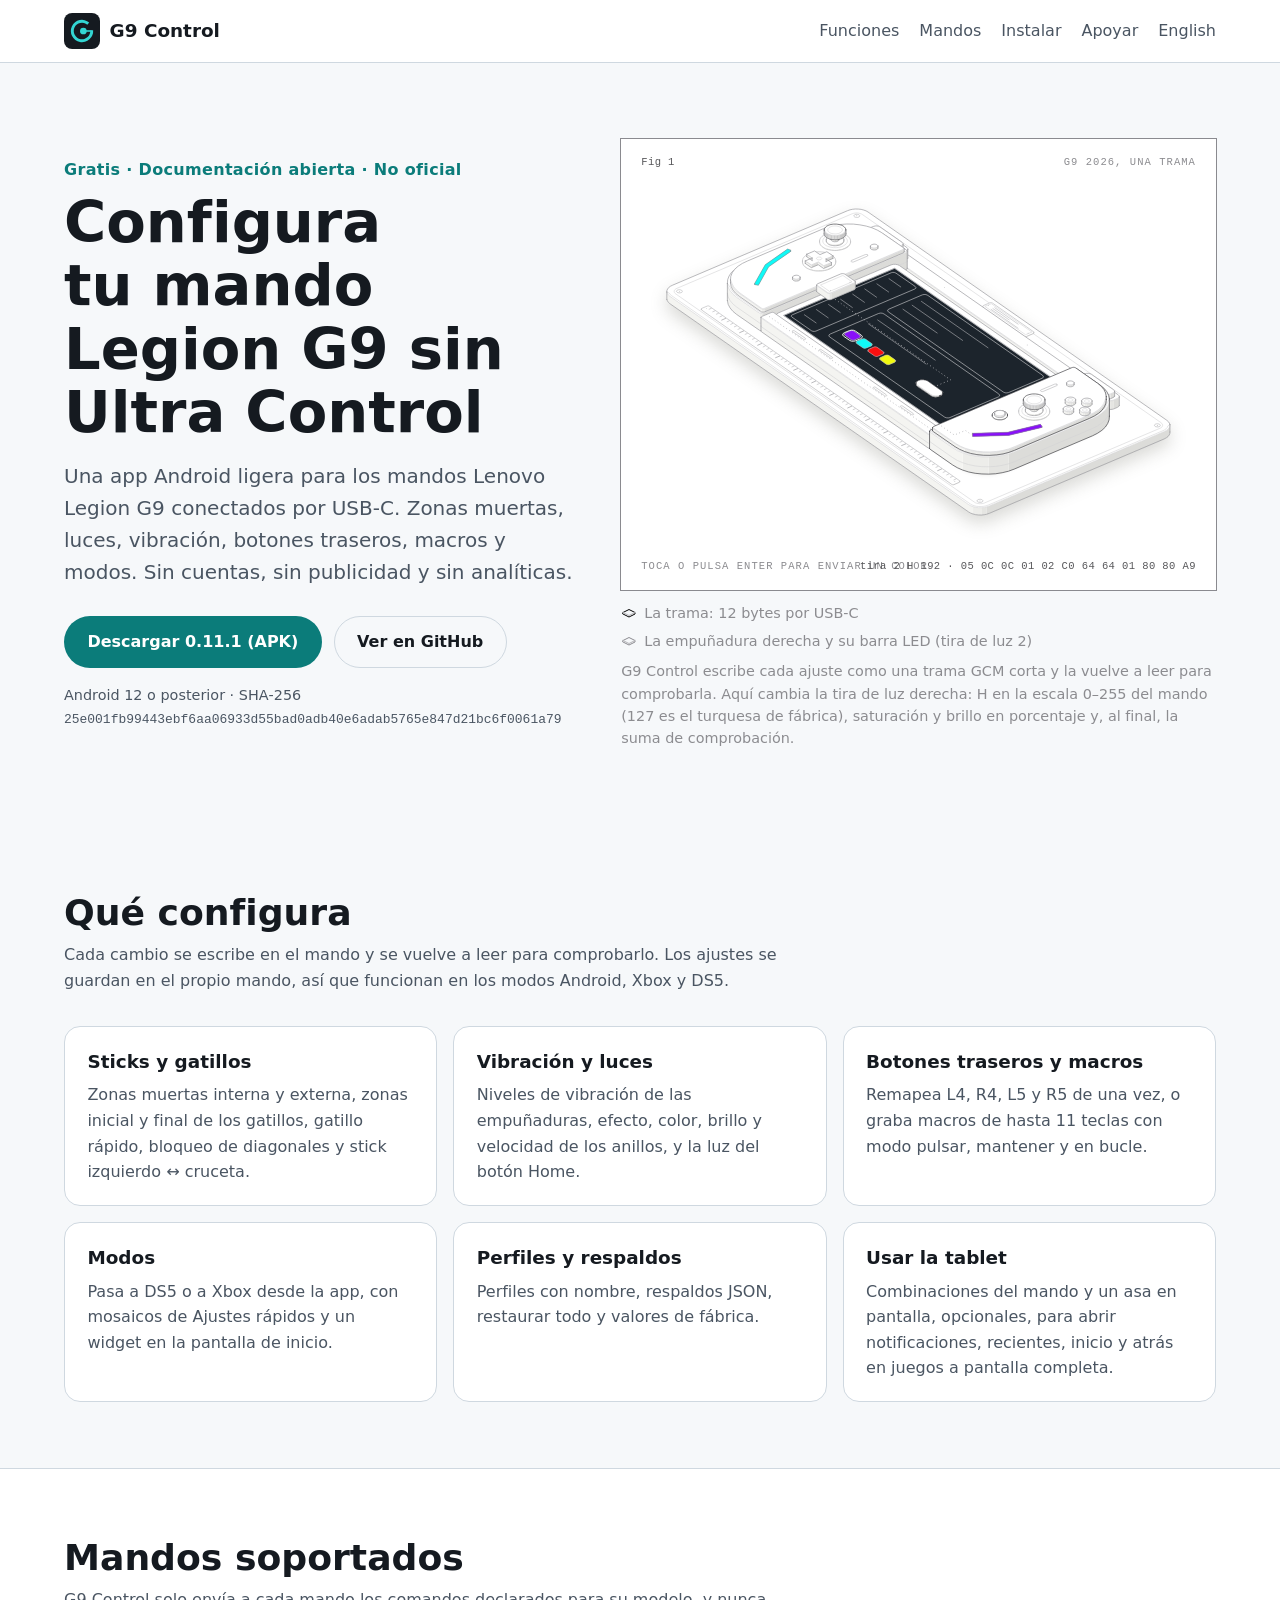
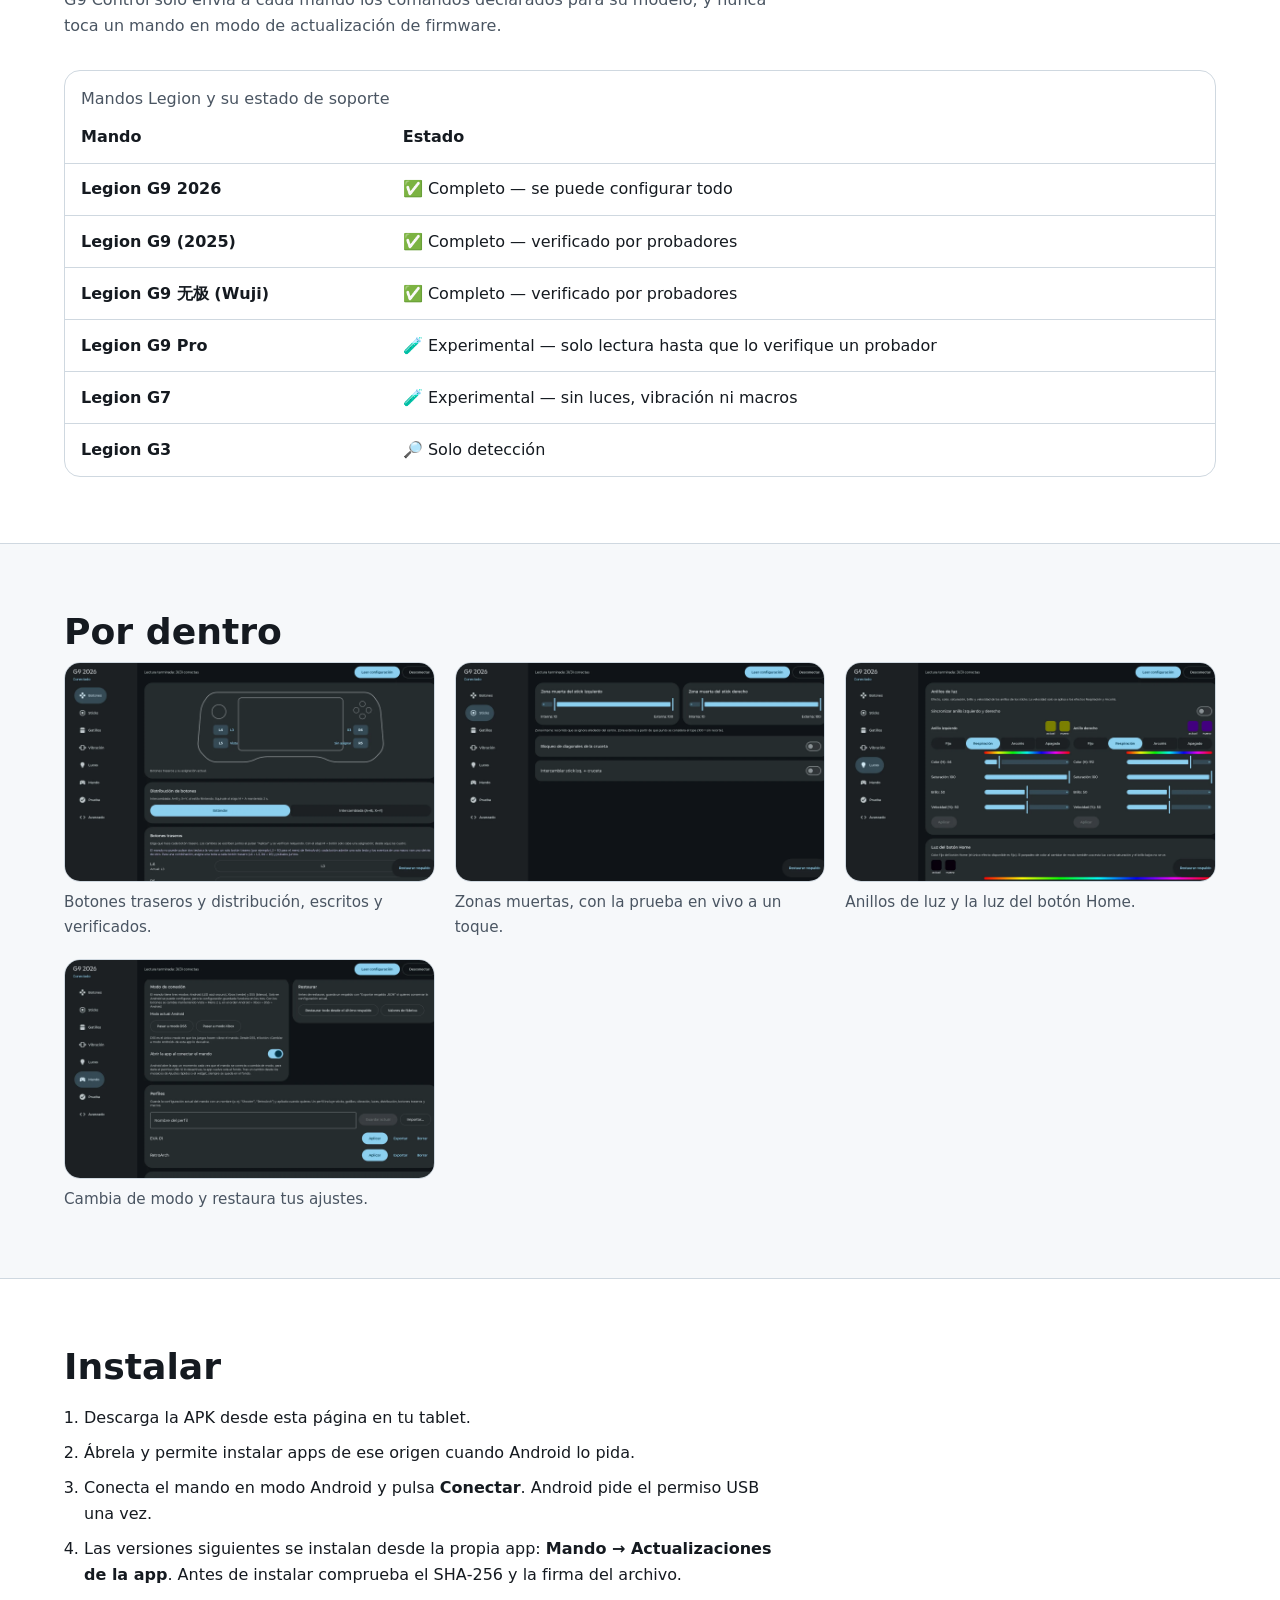
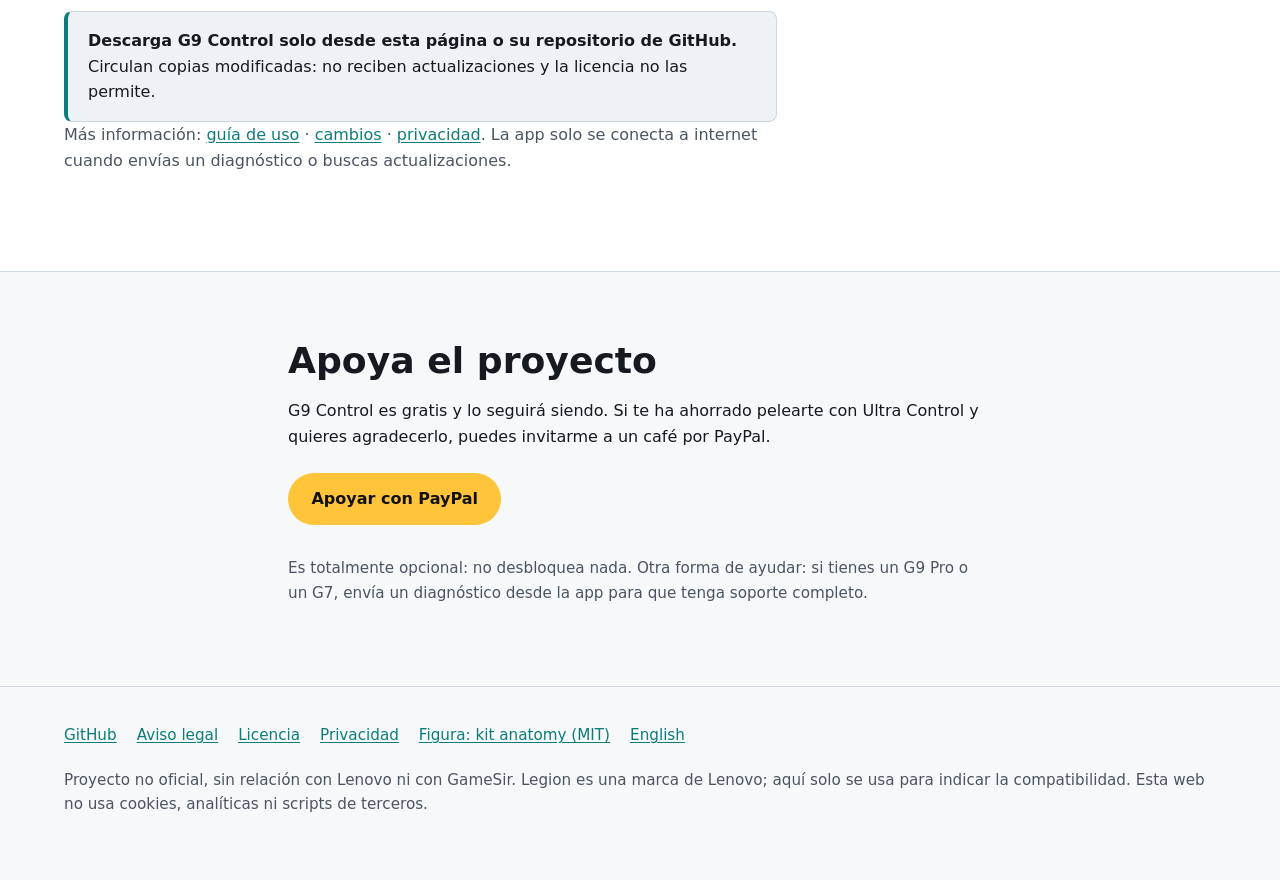
==== commit c3b5588a: "Hero figure: the real G9 2026 shape (one-piece shell, USB-C clip, LED bars) Co-Authored-By: Claude O" ====
--- a/site/es/index.html
+++ b/site/es/index.html
@@ -55,7 +55,7 @@
         </div>
         <div class="hero-media">
           <!-- figura:begin -->
-          <div class="g9-iso iso"><figure class="iso-figure"><div class="iso-plate"><div class="iso-plate-corners" aria-hidden="true"><span class="iso-plate-corner" data-corner="fig">Fig 1</span><span class="iso-plate-corner" data-corner="title">Tablet, mando, una trama</span><span class="iso-plate-corner" data-corner="hint">Toca o pulsa Enter para enviar un color</span><span class="iso-plate-corner" data-corner="readout" data-readout>anillo H 127 · 05 0C 0C 01 02 7F 64 64 01 80 80 68</span></div><div class="iso-stage g9fig" tabindex="0" role="button" aria-label="Enviar el siguiente color al anillo de luz del stick derecho" data-lang="es"><svg xmlns="http://www.w3.org/2000/svg" class="iso-svg" viewBox="0 0 600 380" role="img" aria-label="Una tablet tumbada sobre una alfombrilla de banco, con las dos empuñaduras de un mando Legion G9 a los lados. Al elegir un color en la pantalla, una trama de configuración recorre la pantalla hasta el conector USB‑C, entra en la empuñadura derecha y el anillo de luz del stick derecho cambia a ese color."><path class="iso-halo" d="M32.6 124.9L33.2 123.3L34.4 121.7L36.1 120.3L38.3 119.1L216.6 39.9L219.2 38.9L222.1 38.3L225.2 37.9L228.3 37.9L231.4 38.2L234.3 38.9L237 39.8L239.3 40.9L563.6 245.8L565.4 247.2L566.7 248.7L567.3 250.4L567.4 252L567.4 261.1L566.8 262.8L565.6 264.3L563.9 265.7L561.7 266.9L383.4 346.2L380.8 347.1L377.9 347.8L374.8 348.1L371.7 348.1L368.6 347.8L365.7 347.2L363 346.3L360.7 345.1L36.4 140.3L34.6 138.9L33.3 137.3L32.7 135.7L32.6 134Z"/><g class="iso-solid"><path class="iso-fill" d="M213.5 64.9L214.2 63.4L215.5 62L217.6 60.8L220.1 59.9L222.9 59.5L225.9 59.4L228.8 59.7L231.5 60.5L233.7 61.5L235.3 62.9L236.2 64.4L236.3 66L236.3 68.1L235.7 69.6L234.3 71L232.3 72.2L229.8 73.1L226.9 73.5L223.9 73.6L221 73.3L218.4 72.5L216.2 71.5L214.5 70.1L213.6 68.6L213.5 67Z"/><path class="iso-shade" data-shade="0" d="M232.3 72.2L229.8 73.1L229.8 70.9L232.3 70.1ZM236.3 68.1L235.7 69.6L235.7 67.5L236.3 66ZM235.7 69.6L234.3 71L234.3 68.9L235.7 67.5ZM234.3 71L232.3 72.2L232.3 70.1L234.3 68.9Z"/><path class="iso-shade" data-shade="1" d="M229.8 73.1L226.9 73.5L226.9 71.4L229.8 70.9ZM226.9 73.5L223.9 73.6L223.9 71.5L226.9 71.4Z"/><path class="iso-shade" data-shade="2" d="M223.9 73.6L221 73.3L221 71.1L223.9 71.5ZM221 73.3L218.4 72.5L218.4 70.4L221 71.1Z"/><path class="iso-shade" data-shade="3" d="M218.4 72.5L216.2 71.5L216.2 69.3L218.4 70.4ZM216.2 71.5L214.5 70.1L214.5 68L216.2 69.3ZM214.5 70.1L213.6 68.6L213.6 66.5L214.5 68ZM213.6 68.6L213.5 67L213.5 64.9L213.6 66.5Z"/><path class="iso-top" d="M232.3 70.1L229.8 70.9L226.9 71.4L223.9 71.5L221 71.1L218.4 70.4L216.2 69.3L214.5 68L213.6 66.5L213.5 64.9L214.2 63.4L215.5 62L217.6 60.8L220.1 59.9L222.9 59.5L225.9 59.4L228.8 59.7L231.5 60.5L233.7 61.5L235.3 62.9L236.2 64.4L236.3 66L235.7 67.5L234.3 68.9Z"/><path class="iso-line iso-crease" data-tone="faint" d="M236.3 66L235.7 67.5L234.3 68.9L232.3 70.1L229.8 70.9L226.9 71.4L223.9 71.5L221 71.1L218.4 70.4L216.2 69.3L214.5 68L213.6 66.5L213.5 64.9"/><path class="iso-line iso-edge" data-tone="lo" d="M213.5 64.9L214.2 63.4L215.5 62L217.6 60.8L220.1 59.9L222.9 59.5L225.9 59.4L228.8 59.7L231.5 60.5L233.7 61.5L235.3 62.9L236.2 64.4L236.3 66M236.3 68.1L235.7 69.6L234.3 71L232.3 72.2L229.8 73.1L226.9 73.5L223.9 73.6L221 73.3L218.4 72.5L216.2 71.5L214.5 70.1L213.6 68.6L213.5 67M213.5 64.9L213.5 67M236.3 66L236.3 68.1"/></g><g class="iso-solid"><path class="iso-fill" d="M216 61.1L216.5 59.9L217.6 58.8L219.2 57.9L221.1 57.2L223.4 56.8L225.7 56.8L228 57L230.1 57.6L231.8 58.4L233 59.5L233.7 60.7L233.8 61.9L233.8 65.8L233.3 67.1L232.3 68.2L230.7 69.1L228.7 69.7L226.5 70.1L224.1 70.2L221.9 69.9L219.8 69.3L218.1 68.5L216.8 67.4L216.1 66.3L216 65Z"/><path class="iso-shade" data-shade="0" d="M230.7 69.1L228.7 69.7L228.7 65.8L230.7 65.1ZM233.8 65.8L233.3 67.1L233.3 63.1L233.8 61.9ZM233.3 67.1L232.3 68.2L232.3 64.2L233.3 63.1ZM232.3 68.2L230.7 69.1L230.7 65.1L232.3 64.2Z"/><path class="iso-shade" data-shade="1" d="M228.7 69.7L226.5 70.1L226.5 66.2L228.7 65.8ZM226.5 70.1L224.1 70.2L224.1 66.2L226.5 66.2Z"/><path class="iso-shade" data-shade="2" d="M224.1 70.2L221.9 69.9L221.9 65.9L224.1 66.2ZM221.9 69.9L219.8 69.3L219.8 65.4L221.9 65.9Z"/><path class="iso-shade" data-shade="3" d="M219.8 69.3L218.1 68.5L218.1 64.5L219.8 65.4ZM218.1 68.5L216.8 67.4L216.8 63.5L218.1 64.5ZM216.8 67.4L216.1 66.3L216.1 62.3L216.8 63.5ZM216.1 66.3L216 65L216 61.1L216.1 62.3Z"/><path class="iso-top" d="M230.7 65.1L228.7 65.8L226.5 66.2L224.1 66.2L221.9 65.9L219.8 65.4L218.1 64.5L216.8 63.5L216.1 62.3L216 61.1L216.5 59.9L217.6 58.8L219.2 57.9L221.1 57.2L223.4 56.8L225.7 56.8L228 57L230.1 57.6L231.8 58.4L233 59.5L233.7 60.7L233.8 61.9L233.3 63.1L232.3 64.2Z"/><path class="iso-line iso-crease" data-tone="faint" d="M233.8 61.9L233.3 63.1L232.3 64.2L230.7 65.1L228.7 65.8L226.5 66.2L224.1 66.2L221.9 65.9L219.8 65.4L218.1 64.5L216.8 63.5L216.1 62.3L216 61.1"/><path class="iso-line iso-edge" data-tone="lo" d="M216 61.1L216.5 59.9L217.6 58.8L219.2 57.9L221.1 57.2L223.4 56.8L225.7 56.8L228 57L230.1 57.6L231.8 58.4L233 59.5L233.7 60.7L233.8 61.9M233.8 65.8L233.3 67.1L232.3 68.2L230.7 69.1L228.7 69.7L226.5 70.1L224.1 70.2L221.9 69.9L219.8 69.3L218.1 68.5L216.8 67.4L216.1 66.3L216 65M216 61.1L216 65M233.8 61.9L233.8 65.8"/></g><g class="iso-solid"><path class="iso-fill" d="M60 133.2L60.6 131.6L62 130.2L64 129.1L66.5 128.2L69.4 127.7L72.4 127.7L75.3 128L78 128.7L80.2 129.8L81.8 131.1L82.7 132.7L82.8 134.2L82.8 136.4L82.1 137.9L80.8 139.3L78.7 140.5L76.2 141.3L73.4 141.8L70.4 141.9L67.5 141.5L64.8 140.8L62.6 139.7L61 138.4L60.1 136.9L60 135.3Z"/><path class="iso-shade" data-shade="0" d="M78.7 140.5L76.2 141.3L76.2 139.2L78.7 138.4ZM82.8 136.4L82.1 137.9L82.1 135.8L82.8 134.2ZM82.1 137.9L80.8 139.3L80.8 137.2L82.1 135.8ZM80.8 139.3L78.7 140.5L78.7 138.4L80.8 137.2Z"/><path class="iso-shade" data-shade="1" d="M76.2 141.3L73.4 141.8L73.4 139.7L76.2 139.2ZM73.4 141.8L70.4 141.9L70.4 139.8L73.4 139.7Z"/><path class="iso-shade" data-shade="2" d="M70.4 141.9L67.5 141.5L67.5 139.4L70.4 139.8ZM67.5 141.5L64.8 140.8L64.8 138.7L67.5 139.4Z"/><path class="iso-shade" data-shade="3" d="M64.8 140.8L62.6 139.7L62.6 137.6L64.8 138.7ZM62.6 139.7L61 138.4L61 136.3L62.6 137.6ZM61 138.4L60.1 136.9L60.1 134.8L61 136.3ZM60.1 136.9L60 135.3L60 133.2L60.1 134.8Z"/><path class="iso-top" d="M78.7 138.4L76.2 139.2L73.4 139.7L70.4 139.8L67.5 139.4L64.8 138.7L62.6 137.6L61 136.3L60.1 134.8L60 133.2L60.6 131.6L62 130.2L64 129.1L66.5 128.2L69.4 127.7L72.4 127.7L75.3 128L78 128.7L80.2 129.8L81.8 131.1L82.7 132.7L82.8 134.2L82.1 135.8L80.8 137.2Z"/><path class="iso-line iso-crease" data-tone="faint" d="M82.8 134.2L82.1 135.8L80.8 137.2L78.7 138.4L76.2 139.2L73.4 139.7L70.4 139.8L67.5 139.4L64.8 138.7L62.6 137.6L61 136.3L60.1 134.8L60 133.2"/><path class="iso-line iso-edge" data-tone="lo" d="M60 133.2L60.6 131.6L62 130.2L64 129.1L66.5 128.2L69.4 127.7L72.4 127.7L75.3 128L78 128.7L80.2 129.8L81.8 131.1L82.7 132.7L82.8 134.2M82.8 136.4L82.1 137.9L80.8 139.3L78.7 140.5L76.2 141.3L73.4 141.8L70.4 141.9L67.5 141.5L64.8 140.8L62.6 139.7L61 138.4L60.1 136.9L60 135.3M60 133.2L60 135.3M82.8 134.2L82.8 136.4"/></g><g class="iso-solid"><path class="iso-fill" d="M62.5 129.3L63 128.1L64.1 127L65.6 126.1L67.6 125.5L69.8 125.1L72.2 125L74.4 125.3L76.5 125.9L78.2 126.7L79.5 127.8L80.2 128.9L80.3 130.2L80.3 134.1L79.8 135.3L78.7 136.4L77.1 137.3L75.2 138L72.9 138.4L70.6 138.4L68.3 138.2L66.3 137.6L64.5 136.8L63.3 135.7L62.6 134.5L62.5 133.3Z"/><path class="iso-shade" data-shade="0" d="M77.1 137.3L75.2 138L75.2 134.1L77.1 133.4ZM80.3 134.1L79.8 135.3L79.8 131.4L80.3 130.2ZM79.8 135.3L78.7 136.4L78.7 132.5L79.8 131.4ZM78.7 136.4L77.1 137.3L77.1 133.4L78.7 132.5Z"/><path class="iso-shade" data-shade="1" d="M75.2 138L72.9 138.4L72.9 134.4L75.2 134.1ZM72.9 138.4L70.6 138.4L70.6 134.5L72.9 134.4Z"/><path class="iso-shade" data-shade="2" d="M70.6 138.4L68.3 138.2L68.3 134.2L70.6 134.5ZM68.3 138.2L66.3 137.6L66.3 133.6L68.3 134.2Z"/><path class="iso-shade" data-shade="3" d="M66.3 137.6L64.5 136.8L64.5 132.8L66.3 133.6ZM64.5 136.8L63.3 135.7L63.3 131.8L64.5 132.8ZM63.3 135.7L62.6 134.5L62.6 130.6L63.3 131.8ZM62.6 134.5L62.5 133.3L62.5 129.3L62.6 130.6Z"/><path class="iso-top" d="M77.1 133.4L75.2 134.1L72.9 134.4L70.6 134.5L68.3 134.2L66.3 133.6L64.5 132.8L63.3 131.8L62.6 130.6L62.5 129.3L63 128.1L64.1 127L65.6 126.1L67.6 125.5L69.8 125.1L72.2 125L74.4 125.3L76.5 125.9L78.2 126.7L79.5 127.8L80.2 128.9L80.3 130.2L79.8 131.4L78.7 132.5Z"/><path class="iso-line iso-crease" data-tone="faint" d="M80.3 130.2L79.8 131.4L78.7 132.5L77.1 133.4L75.2 134.1L72.9 134.4L70.6 134.5L68.3 134.2L66.3 133.6L64.5 132.8L63.3 131.8L62.6 130.6L62.5 129.3"/><path class="iso-line iso-edge" data-tone="lo" d="M62.5 129.3L63 128.1L64.1 127L65.6 126.1L67.6 125.5L69.8 125.1L72.2 125L74.4 125.3L76.5 125.9L78.2 126.7L79.5 127.8L80.2 128.9L80.3 130.2M80.3 134.1L79.8 135.3L78.7 136.4L77.1 137.3L75.2 138L72.9 138.4L70.6 138.4L68.3 138.2L66.3 137.6L64.5 136.8L63.3 135.7L62.6 134.5L62.5 133.3M62.5 129.3L62.5 133.3M80.3 130.2L80.3 134.1"/></g><g class="iso-solid"><path class="iso-fill" d="M517.2 256.7L517.9 255.1L519.2 253.7L521.3 252.6L523.8 251.7L526.6 251.2L529.6 251.2L532.5 251.5L535.2 252.3L537.4 253.3L539 254.7L539.9 256.2L540 257.8L540 259.9L539.4 261.4L538 262.8L536 264L533.5 264.8L530.6 265.3L527.6 265.4L524.7 265.1L522 264.3L519.8 263.2L518.2 261.9L517.3 260.4L517.2 258.8Z"/><path class="iso-shade" data-shade="0" d="M536 264L533.5 264.8L533.5 262.7L536 261.9ZM540 259.9L539.4 261.4L539.4 259.3L540 257.8ZM539.4 261.4L538 262.8L538 260.7L539.4 259.3ZM538 262.8L536 264L536 261.9L538 260.7Z"/><path class="iso-shade" data-shade="1" d="M533.5 264.8L530.6 265.3L530.6 263.2L533.5 262.7ZM530.6 265.3L527.6 265.4L527.6 263.3L530.6 263.2Z"/><path class="iso-shade" data-shade="2" d="M527.6 265.4L524.7 265.1L524.7 262.9L527.6 263.3ZM524.7 265.1L522 264.3L522 262.2L524.7 262.9Z"/><path class="iso-shade" data-shade="3" d="M522 264.3L519.8 263.2L519.8 261.1L522 262.2ZM519.8 263.2L518.2 261.9L518.2 259.8L519.8 261.1ZM518.2 261.9L517.3 260.4L517.3 258.3L518.2 259.8ZM517.3 260.4L517.2 258.8L517.2 256.7L517.3 258.3Z"/><path class="iso-top" d="M536 261.9L533.5 262.7L530.6 263.2L527.6 263.3L524.7 262.9L522 262.2L519.8 261.1L518.2 259.8L517.3 258.3L517.2 256.7L517.9 255.1L519.2 253.7L521.3 252.6L523.8 251.7L526.6 251.2L529.6 251.2L532.5 251.5L535.2 252.3L537.4 253.3L539 254.7L539.9 256.2L540 257.8L539.4 259.3L538 260.7Z"/><path class="iso-line iso-crease" data-tone="faint" d="M540 257.8L539.4 259.3L538 260.7L536 261.9L533.5 262.7L530.6 263.2L527.6 263.3L524.7 262.9L522 262.2L519.8 261.1L518.2 259.8L517.3 258.3L517.2 256.7"/><path class="iso-line iso-edge" data-tone="lo" d="M517.2 256.7L517.9 255.1L519.2 253.7L521.3 252.6L523.8 251.7L526.6 251.2L529.6 251.2L532.5 251.5L535.2 252.3L537.4 253.3L539 254.7L539.9 256.2L540 257.8M540 259.9L539.4 261.4L538 262.8L536 264L533.5 264.8L530.6 265.3L527.6 265.4L524.7 265.1L522 264.3L519.8 263.2L518.2 261.9L517.3 260.4L517.2 258.8M517.2 256.7L517.2 258.8M540 257.8L540 259.9"/></g><g class="iso-solid"><path class="iso-fill" d="M519.7 252.9L520.2 251.7L521.3 250.6L522.9 249.6L524.8 249L527.1 248.6L529.4 248.6L531.7 248.8L533.7 249.4L535.5 250.2L536.7 251.3L537.4 252.5L537.5 253.7L537.5 257.6L537 258.8L535.9 259.9L534.4 260.9L532.4 261.5L530.2 261.9L527.8 261.9L525.6 261.7L523.5 261.1L521.8 260.3L520.5 259.2L519.8 258L519.7 256.8Z"/><path class="iso-shade" data-shade="0" d="M534.4 260.9L532.4 261.5L532.4 257.6L534.4 256.9ZM537.5 257.6L537 258.8L537 254.9L537.5 253.7ZM537 258.8L535.9 259.9L535.9 256L537 254.9ZM535.9 259.9L534.4 260.9L534.4 256.9L535.9 256Z"/><path class="iso-shade" data-shade="1" d="M532.4 261.5L530.2 261.9L530.2 257.9L532.4 257.6ZM530.2 261.9L527.8 261.9L527.8 258L530.2 257.9Z"/><path class="iso-shade" data-shade="2" d="M527.8 261.9L525.6 261.7L525.6 257.7L527.8 258ZM525.6 261.7L523.5 261.1L523.5 257.2L525.6 257.7Z"/><path class="iso-shade" data-shade="3" d="M523.5 261.1L521.8 260.3L521.8 256.3L523.5 257.2ZM521.8 260.3L520.5 259.2L520.5 255.3L521.8 256.3ZM520.5 259.2L519.8 258L519.8 254.1L520.5 255.3ZM519.8 258L519.7 256.8L519.7 252.9L519.8 254.1Z"/><path class="iso-top" d="M534.4 256.9L532.4 257.6L530.2 257.9L527.8 258L525.6 257.7L523.5 257.2L521.8 256.3L520.5 255.3L519.8 254.1L519.7 252.9L520.2 251.7L521.3 250.6L522.9 249.6L524.8 249L527.1 248.6L529.4 248.6L531.7 248.8L533.7 249.4L535.5 250.2L536.7 251.3L537.4 252.5L537.5 253.7L537 254.9L535.9 256Z"/><path class="iso-line iso-crease" data-tone="faint" d="M537.5 253.7L537 254.9L535.9 256L534.4 256.9L532.4 257.6L530.2 257.9L527.8 258L525.6 257.7L523.5 257.2L521.8 256.3L520.5 255.3L519.8 254.1L519.7 252.9"/><path class="iso-line iso-edge" data-tone="lo" d="M519.7 252.9L520.2 251.7L521.3 250.6L522.9 249.6L524.8 249L527.1 248.6L529.4 248.6L531.7 248.8L533.7 249.4L535.5 250.2L536.7 251.3L537.4 252.5L537.5 253.7M537.5 257.6L537 258.8L535.9 259.9L534.4 260.9L532.4 261.5L530.2 261.9L527.8 261.9L525.6 261.7L523.5 261.1L521.8 260.3L520.5 259.2L519.8 258L519.7 256.8M519.7 252.9L519.7 256.8M537.5 253.7L537.5 257.6"/></g><g class="iso-solid"><path class="iso-fill" d="M363.7 325L364.3 323.4L365.7 322L367.7 320.8L370.2 320L373.1 319.5L376.1 319.4L379 319.8L381.6 320.5L383.8 321.6L385.5 322.9L386.4 324.4L386.5 326L386.5 328.1L385.8 329.7L384.5 331.1L382.4 332.3L379.9 333.1L377.1 333.6L374.1 333.7L371.2 333.3L368.5 332.6L366.3 331.5L364.7 330.2L363.8 328.7L363.7 327.1Z"/><path class="iso-shade" data-shade="0" d="M382.4 332.3L379.9 333.1L379.9 331L382.4 330.1ZM386.5 328.1L385.8 329.7L385.8 327.6L386.5 326ZM385.8 329.7L384.5 331.1L384.5 329L385.8 327.6ZM384.5 331.1L382.4 332.3L382.4 330.1L384.5 329Z"/><path class="iso-shade" data-shade="1" d="M379.9 333.1L377.1 333.6L377.1 331.5L379.9 331ZM377.1 333.6L374.1 333.7L374.1 331.5L377.1 331.5Z"/><path class="iso-shade" data-shade="2" d="M374.1 333.7L371.2 333.3L371.2 331.2L374.1 331.5ZM371.2 333.3L368.5 332.6L368.5 330.5L371.2 331.2Z"/><path class="iso-shade" data-shade="3" d="M368.5 332.6L366.3 331.5L366.3 329.4L368.5 330.5ZM366.3 331.5L364.7 330.2L364.7 328.1L366.3 329.4ZM364.7 330.2L363.8 328.7L363.8 326.5L364.7 328.1ZM363.8 328.7L363.7 327.1L363.7 325L363.8 326.5Z"/><path class="iso-top" d="M382.4 330.1L379.9 331L377.1 331.5L374.1 331.5L371.2 331.2L368.5 330.5L366.3 329.4L364.7 328.1L363.8 326.5L363.7 325L364.3 323.4L365.7 322L367.7 320.8L370.2 320L373.1 319.5L376.1 319.4L379 319.8L381.6 320.5L383.8 321.6L385.5 322.9L386.4 324.4L386.5 326L385.8 327.6L384.5 329Z"/><path class="iso-line iso-crease" data-tone="faint" d="M386.5 326L385.8 327.6L384.5 329L382.4 330.1L379.9 331L377.1 331.5L374.1 331.5L371.2 331.2L368.5 330.5L366.3 329.4L364.7 328.1L363.8 326.5L363.7 325"/><path class="iso-line iso-edge" data-tone="lo" d="M363.7 325L364.3 323.4L365.7 322L367.7 320.8L370.2 320L373.1 319.5L376.1 319.4L379 319.8L381.6 320.5L383.8 321.6L385.5 322.9L386.4 324.4L386.5 326M386.5 328.1L385.8 329.7L384.5 331.1L382.4 332.3L379.9 333.1L377.1 333.6L374.1 333.7L371.2 333.3L368.5 332.6L366.3 331.5L364.7 330.2L363.8 328.7L363.7 327.1M363.7 325L363.7 327.1M386.5 326L386.5 328.1"/></g><g class="iso-solid"><path class="iso-fill" d="M366.2 321.1L366.7 319.9L367.7 318.8L369.3 317.9L371.3 317.3L373.5 316.9L375.9 316.8L378.1 317.1L380.2 317.7L381.9 318.5L383.2 319.5L383.9 320.7L384 322L384 325.9L383.5 327.1L382.4 328.2L380.8 329.1L378.9 329.8L376.6 330.2L374.3 330.2L372 330L369.9 329.4L368.2 328.5L367 327.5L366.3 326.3L366.2 325.1Z"/><path class="iso-shade" data-shade="0" d="M380.8 329.1L378.9 329.8L378.9 325.8L380.8 325.2ZM384 325.9L383.5 327.1L383.5 323.2L384 322ZM383.5 327.1L382.4 328.2L382.4 324.3L383.5 323.2ZM382.4 328.2L380.8 329.1L380.8 325.2L382.4 324.3Z"/><path class="iso-shade" data-shade="1" d="M378.9 329.8L376.6 330.2L376.6 326.2L378.9 325.8ZM376.6 330.2L374.3 330.2L374.3 326.3L376.6 326.2Z"/><path class="iso-shade" data-shade="2" d="M374.3 330.2L372 330L372 326L374.3 326.3ZM372 330L369.9 329.4L369.9 325.4L372 326Z"/><path class="iso-shade" data-shade="3" d="M369.9 329.4L368.2 328.5L368.2 324.6L369.9 325.4ZM368.2 328.5L367 327.5L367 323.6L368.2 324.6ZM367 327.5L366.3 326.3L366.3 322.4L367 323.6ZM366.3 326.3L366.2 325.1L366.2 321.1L366.3 322.4Z"/><path class="iso-top" d="M380.8 325.2L378.9 325.8L376.6 326.2L374.3 326.3L372 326L369.9 325.4L368.2 324.6L367 323.6L366.3 322.4L366.2 321.1L366.7 319.9L367.7 318.8L369.3 317.9L371.3 317.3L373.5 316.9L375.9 316.8L378.1 317.1L380.2 317.7L381.9 318.5L383.2 319.5L383.9 320.7L384 322L383.5 323.2L382.4 324.3Z"/><path class="iso-line iso-crease" data-tone="faint" d="M384 322L383.5 323.2L382.4 324.3L380.8 325.2L378.9 325.8L376.6 326.2L374.3 326.3L372 326L369.9 325.4L368.2 324.6L367 323.6L366.3 322.4L366.2 321.1"/><path class="iso-line iso-edge" data-tone="lo" d="M366.2 321.1L366.7 319.9L367.7 318.8L369.3 317.9L371.3 317.3L373.5 316.9L375.9 316.8L378.1 317.1L380.2 317.7L381.9 318.5L383.2 319.5L383.9 320.7L384 322M384 325.9L383.5 327.1L382.4 328.2L380.8 329.1L378.9 329.8L376.6 330.2L374.3 330.2L372 330L369.9 329.4L368.2 328.5L367 327.5L366.3 326.3L366.2 325.1M366.2 321.1L366.2 325.1M384 322L384 325.9"/></g><g class="iso-solid"><path class="iso-fill" d="M32.6 118.9L33.2 117.2L34.4 115.7L36.1 114.3L38.3 113.1L216.6 33.8L219.2 32.9L222.1 32.2L225.2 31.9L228.3 31.9L231.4 32.2L234.3 32.8L237 33.7L239.3 34.9L563.6 239.7L565.4 241.1L566.7 242.7L567.3 244.3L567.4 246L567.4 255.1L566.8 256.7L565.6 258.3L563.9 259.7L561.7 260.9L383.4 340.1L380.8 341.1L377.9 341.7L374.8 342.1L371.7 342.1L368.6 341.8L365.7 341.1L363 340.2L360.7 339.1L36.4 134.2L34.6 132.8L33.3 131.3L32.7 129.6L32.6 128Z"/><path class="iso-shade" data-shade="0" d="M567.4 255.1L566.8 256.7L566.8 247.6L567.4 246ZM566.8 256.7L565.6 258.3L565.6 249.2L566.8 247.6ZM565.6 258.3L563.9 259.7L563.9 250.6L565.6 249.2ZM563.9 259.7L561.7 260.9L561.7 251.8L563.9 250.6ZM561.7 260.9L383.4 340.1L383.4 331L561.7 251.8ZM383.4 340.1L380.8 341.1L380.8 332L383.4 331Z"/><path class="iso-shade" data-shade="1" d="M380.8 341.1L377.9 341.7L377.9 332.6L380.8 332ZM377.9 341.7L374.8 342.1L374.8 333L377.9 332.6ZM374.8 342.1L371.7 342.1L371.7 333L374.8 333Z"/><path class="iso-shade" data-shade="2" d="M371.7 342.1L368.6 341.8L368.6 332.7L371.7 333ZM368.6 341.8L365.7 341.1L365.7 332L368.6 332.7Z"/><path class="iso-shade" data-shade="3" d="M365.7 341.1L363 340.2L363 331.1L365.7 332ZM363 340.2L360.7 339.1L360.7 330L363 331.1ZM360.7 339.1L36.4 134.2L36.4 125.1L360.7 330ZM36.4 134.2L34.6 132.8L34.6 123.7L36.4 125.1ZM34.6 132.8L33.3 131.3L33.3 122.2L34.6 123.7ZM33.3 131.3L32.7 129.6L32.7 120.5L33.3 122.2ZM32.7 129.6L32.6 128L32.6 118.9L32.7 120.5Z"/><path class="iso-top" d="M563.6 239.7L565.4 241.1L566.7 242.7L567.3 244.3L567.4 246L566.8 247.6L565.6 249.2L563.9 250.6L561.7 251.8L383.4 331L380.8 332L377.9 332.6L374.8 333L371.7 333L368.6 332.7L365.7 332L363 331.1L360.7 330L36.4 125.1L34.6 123.7L33.3 122.2L32.7 120.5L32.6 118.9L33.2 117.2L34.4 115.7L36.1 114.3L38.3 113.1L216.6 33.8L219.2 32.9L222.1 32.2L225.2 31.9L228.3 31.9L231.4 32.2L234.3 32.8L237 33.7L239.3 34.9Z"/><path class="iso-line iso-crease" data-tone="faint" d="M567.4 246L566.8 247.6L565.6 249.2L563.9 250.6L561.7 251.8L383.4 331L380.8 332L377.9 332.6L374.8 333L371.7 333L368.6 332.7L365.7 332L363 331.1L360.7 330L36.4 125.1L34.6 123.7L33.3 122.2L32.7 120.5L32.6 118.9"/><path class="iso-line iso-bevel" data-tone="faint" d="M567.4 246L564.4 247.2L563.4 248.6L561.9 249.7L560 250.8L381.9 329.9L379.6 330.8L377.2 331.3L374.6 331.6L371.9 331.6L369.3 331.4L366.8 330.9L364.6 330.1L362.6 329.1L38.3 124.3L36.8 123.1L35.7 121.8L35.2 120.4L32.6 118.9"/><path class="iso-line iso-edge" data-tone="mid" d="M32.6 118.9L33.2 117.2L34.4 115.7L36.1 114.3L38.3 113.1L216.6 33.8L219.2 32.9L222.1 32.2L225.2 31.9L228.3 31.9L231.4 32.2L234.3 32.8L237 33.7L239.3 34.9L563.6 239.7L565.4 241.1L566.7 242.7L567.3 244.3L567.4 246M567.4 255.1L566.8 256.7L565.6 258.3L563.9 259.7L561.7 260.9L383.4 340.1L380.8 341.1L377.9 341.7L374.8 342.1L371.7 342.1L368.6 341.8L365.7 341.1L363 340.2L360.7 339.1L36.4 134.2L34.6 132.8L33.3 131.3L32.7 129.6L32.6 128M567.4 246L567.4 255.1M32.6 118.9L32.6 128"/></g><path class="iso-line" data-tone="faint" d="M556.8 242.8L557.6 243.4L558.1 244.1L558.4 244.8L558.4 245.6L558.2 246.3L557.7 247L556.9 247.6L555.9 248.1L377.7 327.4L376.5 327.8L375.2 328.1L373.9 328.2L372.5 328.2L371.1 328.1L369.8 327.8L368.6 327.4L367.6 326.9L43.2 122L42.4 121.4L41.9 120.7L41.6 120L41.6 119.3L41.8 118.5L42.3 117.8L43.1 117.2L44.1 116.7L222.3 37.4L223.5 37L224.8 36.7L226.1 36.6L227.5 36.6L228.9 36.7L230.2 37L231.4 37.4L232.4 37.9Z"/><path class="iso-line" data-tone="lo" d="M229.2 41.8L228 42.2L226.6 42.2L225.3 42L224.2 41.6L223.5 40.9L223.3 40.2L223.7 39.5L224.6 38.9L225.8 38.5L227.2 38.5L228.6 38.7L229.7 39.1L230.3 39.8L230.5 40.5L230.1 41.2ZM553.6 246.7L552.4 247L551 247.1L549.7 246.9L548.6 246.4L547.9 245.8L547.7 245.1L548.1 244.3L549 243.8L550.2 243.4L551.6 243.3L553 243.5L554.1 244L554.7 244.7L554.9 245.4L554.5 246.1ZM51 121.1L49.8 121.4L48.4 121.5L47 121.3L45.9 120.8L45.3 120.2L45.1 119.4L45.5 118.7L46.4 118.1L47.6 117.8L49 117.7L50.3 117.9L51.4 118.4L52.1 119L52.3 119.8L51.9 120.5ZM375.4 325.9L374.2 326.3L372.8 326.4L371.4 326.2L370.3 325.7L369.7 325L369.5 324.3L369.9 323.6L370.8 323L372 322.7L373.4 322.6L374.7 322.8L375.8 323.2L376.5 323.9L376.7 324.6L376.3 325.3Z"/><g class="iso-dots" data-tone="mid"><circle cx="226.9" cy="40.4" r="0.5"/><circle cx="551.3" cy="245.2" r="0.5"/><circle cx="48.7" cy="119.6" r="0.5"/><circle cx="373.1" cy="324.5" r="0.5"/></g><g class="iso-solid"><path class="iso-fill" d="M72.5 137.2L72.6 136.7L73.1 136.3L79.3 133.6L80.1 133.4L81 133.4L81.8 133.7L351 303.7L351.4 304.1L351.4 305L351.3 305.5L350.7 305.9L344.6 308.7L343.7 308.9L342.8 308.8L342.1 308.6L72.9 138.6L72.5 138.1Z"/><path class="iso-shade" data-shade="0" d="M351.4 305L351.3 305.5L351.3 304.6L351.4 304.1ZM351.3 305.5L350.7 305.9L350.7 305L351.3 304.6ZM350.7 305.9L344.6 308.7L344.6 307.8L350.7 305Z"/><path class="iso-shade" data-shade="1" d="M344.6 308.7L343.7 308.9L343.7 308L344.6 307.8Z"/><path class="iso-shade" data-shade="2" d="M343.7 308.9L342.8 308.8L342.8 307.9L343.7 308Z"/><path class="iso-shade" data-shade="3" d="M342.8 308.8L342.1 308.6L342.1 307.6L342.8 307.9ZM342.1 308.6L72.9 138.6L72.9 137.7L342.1 307.6ZM72.9 138.6L72.5 138.1L72.5 137.2L72.9 137.7Z"/><path class="iso-top" d="M351 303.7L351.4 304.1L351.3 304.6L350.7 305L344.6 307.8L343.7 308L342.8 307.9L342.1 307.6L72.9 137.7L72.5 137.2L72.6 136.7L73.1 136.3L79.3 133.6L80.1 133.4L81 133.4L81.8 133.7Z"/><path class="iso-line iso-edge" data-tone="lo" d="M72.5 137.2L72.6 136.7L73.1 136.3L79.3 133.6L80.1 133.4L81 133.4L81.8 133.7L351 303.7L351.4 304.1M351.4 305L351.3 305.5L350.7 305.9L344.6 308.7L343.7 308.9L342.8 308.8L342.1 308.6L72.9 138.6L72.5 138.1M351.4 304.1L351.4 305M72.5 137.2L72.5 138.1"/></g><path class="iso-line" data-tone="lo" d="M86.7 137.7L84.2 138.8M91.3 140.6L88.8 141.7M95.9 143.5L93.4 144.6M105.1 149.3L102.7 150.4M109.7 152.2L107.3 153.3M114.3 155.1L111.9 156.2M118.9 158L116.5 159.1M128.1 163.8L125.7 164.9M132.7 166.7L130.3 167.8M137.3 169.7L134.9 170.7M141.9 172.6L139.5 173.7M151.1 178.4L148.7 179.5M155.7 181.3L153.3 182.4M160.3 184.2L157.9 185.3M164.9 187.1L162.5 188.2M174.1 192.9L171.7 194M178.7 195.8L176.3 196.9M183.3 198.7L180.9 199.8M187.9 201.6L185.5 202.7M197.1 207.4L194.7 208.5M201.7 210.3L199.3 211.4M206.3 213.2L203.9 214.3M210.9 216.1L208.5 217.2M220.2 222L217.7 223.1M224.8 224.9L222.3 226M229.4 227.8L226.9 228.9M234 230.7L231.5 231.8M243.2 236.5L240.7 237.6M247.8 239.4L245.3 240.5M252.4 242.3L249.9 243.4M257 245.2L254.5 246.3M266.2 251L263.7 252.1M270.8 253.9L268.3 255M275.4 256.8L272.9 257.9M280 259.7L277.5 260.8M289.2 265.5L286.7 266.6M293.8 268.5L291.3 269.5M298.4 271.4L295.9 272.5M303 274.3L300.5 275.4M312.2 280.1L309.7 281.2M316.8 283L314.3 284.1M321.4 285.9L318.9 287M326 288.8L323.5 289.9M335.2 294.6L332.7 295.7M339.8 297.5L337.3 298.6M344.4 300.4L341.9 301.5"/><path class="iso-line" data-tone="mid" d="M100.5 146.4L95.9 148.5M123.5 160.9L118.9 163M146.5 175.5L141.9 177.5M169.5 190L164.9 192.1M192.5 204.5L187.9 206.6M215.6 219.1L210.9 221.1M238.6 233.6L233.9 235.7M261.6 248.1L256.9 250.2M284.6 262.6L279.9 264.7M307.6 277.2L302.9 279.2M330.6 291.7L325.9 293.8"/><g class="iso-dots" data-tone="mid"><circle cx="78.5" cy="136.4" r="0.42"/><circle cx="345.4" cy="304.9" r="0.42"/></g><g class="iso-solid"><path class="iso-fill" d="M341.3 114.2L341.4 113.6L342 113.2L349.7 109.7L350.7 109.5L351.8 109.5L352.7 109.9L400.6 140.1L401 140.6L401 141.7L400.9 142.3L400.3 142.8L392.6 146.2L391.6 146.4L390.5 146.4L389.6 146L341.7 115.8L341.3 115.3Z"/><path class="iso-shade" data-shade="0" d="M401 141.7L400.9 142.3L400.9 141.2L401 140.6ZM400.9 142.3L400.3 142.8L400.3 141.7L400.9 141.2ZM400.3 142.8L392.6 146.2L392.6 145.1L400.3 141.7Z"/><path class="iso-shade" data-shade="1" d="M392.6 146.2L391.6 146.4L391.6 145.4L392.6 145.1Z"/><path class="iso-shade" data-shade="2" d="M391.6 146.4L390.5 146.4L390.5 145.3L391.6 145.4Z"/><path class="iso-shade" data-shade="3" d="M390.5 146.4L389.6 146L389.6 145L390.5 145.3ZM389.6 146L341.7 115.8L341.7 114.8L389.6 145ZM341.7 115.8L341.3 115.3L341.3 114.2L341.7 114.8Z"/><path class="iso-top" d="M400.6 140.1L401 140.6L400.9 141.2L400.3 141.7L392.6 145.1L391.6 145.4L390.5 145.3L389.6 145L341.7 114.8L341.3 114.2L341.4 113.6L342 113.2L349.7 109.7L350.7 109.5L351.8 109.5L352.7 109.9Z"/><path class="iso-line iso-edge" data-tone="lo" d="M341.3 114.2L341.4 113.6L342 113.2L349.7 109.7L350.7 109.5L351.8 109.5L352.7 109.9L400.6 140.1L401 140.6M401 141.7L400.9 142.3L400.3 142.8L392.6 146.2L391.6 146.4L390.5 146.4L389.6 146L341.7 115.8L341.3 115.3M401 140.6L401 141.7M341.3 114.2L341.3 115.3"/></g><path class="iso-line" data-tone="faint" d="M398.4 140.8L391.3 144L343.9 114L351 110.9Z"/><path class="iso-line" data-tone="lo" data-free="" d="M356.1 115.6L386 134.4"/><path class="iso-line" data-tone="lo" data-free="" d="M353.9 116.5L374.6 129.6"/><path class="iso-line" data-tone="lo" data-free="" d="M351.7 117.5L386.2 139.3"/><g class="iso-dots" data-tone="mid"><circle cx="348.1" cy="112.9" r="0.4"/><circle cx="394.2" cy="142" r="0.4"/></g><g class="iso-solid"><path class="iso-fill" d="M188 158.9L188.6 157.8L189.9 156.9L285.9 114.3L287.7 113.7L289.8 113.6L291.8 113.9L293.4 114.6L300.3 119L301.3 119.9L301.6 121L301.6 128.6L301 129.7L299.7 130.6L203.7 173.2L201.9 173.8L199.8 173.9L197.8 173.6L196.1 172.9L189.2 168.5L188.2 167.6L188 166.4Z"/><path class="iso-shade" data-shade="0" d="M301.6 128.6L301 129.7L301 122.1L301.6 121ZM301 129.7L299.7 130.6L299.7 123L301 122.1ZM299.7 130.6L203.7 173.2L203.7 165.6L299.7 123Z"/><path class="iso-shade" data-shade="1" d="M203.7 173.2L201.9 173.8L201.9 166.2L203.7 165.6ZM201.9 173.8L199.8 173.9L199.8 166.3L201.9 166.2Z"/><path class="iso-shade" data-shade="2" d="M199.8 173.9L197.8 173.6L197.8 166L199.8 166.3Z"/><path class="iso-shade" data-shade="3" d="M197.8 173.6L196.1 172.9L196.1 165.3L197.8 166ZM196.1 172.9L189.2 168.5L189.2 160.9L196.1 165.3ZM189.2 168.5L188.2 167.6L188.2 160L189.2 160.9ZM188.2 167.6L188 166.4L188 158.9L188.2 160Z"/><path class="iso-top" d="M300.3 119L301.3 119.9L301.6 121L301 122.1L299.7 123L203.7 165.6L201.9 166.2L199.8 166.3L197.8 166L196.1 165.3L189.2 160.9L188.2 160L188 158.9L188.6 157.8L189.9 156.9L285.9 114.3L287.7 113.7L289.8 113.6L291.8 113.9L293.4 114.6Z"/><path class="iso-line iso-crease" data-tone="faint" d="M301.6 121L301 122.1L299.7 123L203.7 165.6L201.9 166.2L199.8 166.3L197.8 166L196.1 165.3L189.2 160.9L188.2 160L188 158.9"/><path class="iso-line iso-bevel" data-tone="faint" d="M301.6 121L300.2 121.9L299 122.6L203.2 165.3L201.6 165.7L199.9 165.8L198.2 165.6L196.8 165L190 160.7L189.1 159.8L188 158.9"/><path class="iso-line iso-edge" data-tone="lo" d="M188 158.9L188.6 157.8L189.9 156.9L285.9 114.3L287.7 113.7L289.8 113.6L291.8 113.9L293.4 114.6L300.3 119L301.3 119.9L301.6 121M301.6 128.6L301 129.7L299.7 130.6L203.7 173.2L201.9 173.8L199.8 173.9L197.8 173.6L196.1 172.9L189.2 168.5L188.2 167.6L188 166.4M301.6 121L301.6 128.6M188 158.9L188 166.4"/></g><g class="iso-solid"><path class="iso-fill" d="M298.4 228.6L299 227.5L300.3 226.7L396.3 184L398.1 183.5L400.2 183.3L402.2 183.7L403.9 184.4L410.8 188.7L411.8 189.7L412 190.8L412 198.4L411.4 199.4L410.1 200.3L314.1 243L312.3 243.5L310.2 243.6L308.2 243.3L306.6 242.6L299.7 238.3L298.7 237.3L298.4 236.2Z"/><path class="iso-shade" data-shade="0" d="M412 198.4L411.4 199.4L411.4 191.9L412 190.8ZM411.4 199.4L410.1 200.3L410.1 192.7L411.4 191.9ZM410.1 200.3L314.1 243L314.1 235.4L410.1 192.7Z"/><path class="iso-shade" data-shade="1" d="M314.1 243L312.3 243.5L312.3 235.9L314.1 235.4ZM312.3 243.5L310.2 243.6L310.2 236L312.3 235.9Z"/><path class="iso-shade" data-shade="2" d="M310.2 243.6L308.2 243.3L308.2 235.7L310.2 236Z"/><path class="iso-shade" data-shade="3" d="M308.2 243.3L306.6 242.6L306.6 235L308.2 235.7ZM306.6 242.6L299.7 238.3L299.7 230.7L306.6 235ZM299.7 238.3L298.7 237.3L298.7 229.7L299.7 230.7ZM298.7 237.3L298.4 236.2L298.4 228.6L298.7 229.7Z"/><path class="iso-top" d="M410.8 188.7L411.8 189.7L412 190.8L411.4 191.9L410.1 192.7L314.1 235.4L312.3 235.9L310.2 236L308.2 235.7L306.6 235L299.7 230.7L298.7 229.7L298.4 228.6L299 227.5L300.3 226.7L396.3 184L398.1 183.5L400.2 183.3L402.2 183.7L403.9 184.4Z"/><path class="iso-line iso-crease" data-tone="faint" d="M412 190.8L411.4 191.9L410.1 192.7L314.1 235.4L312.3 235.9L310.2 236L308.2 235.7L306.6 235L299.7 230.7L298.7 229.7L298.4 228.6"/><path class="iso-line iso-bevel" data-tone="faint" d="M412 190.8L410.6 191.6L409.5 192.4L313.6 235L312 235.5L310.3 235.6L308.6 235.3L307.2 234.7L300.4 230.4L299.5 229.6L298.4 228.6"/><path class="iso-line iso-edge" data-tone="lo" d="M298.4 228.6L299 227.5L300.3 226.7L396.3 184L398.1 183.5L400.2 183.3L402.2 183.7L403.9 184.4L410.8 188.7L411.8 189.7L412 190.8M412 198.4L411.4 199.4L410.1 200.3L314.1 243L312.3 243.5L310.2 243.6L308.2 243.3L306.6 242.6L299.7 238.3L298.7 237.3L298.4 236.2M412 190.8L412 198.4M298.4 228.6L298.4 236.2"/></g><path class="iso-halo g9-blur" d="M118.7 129.4L119.5 127.4L120.9 125.5L123 123.8L125.7 122.3L218.9 80.9L222.1 79.7L225.7 78.9L229.4 78.5L233.3 78.5L237.1 78.9L240.7 79.6L243.9 80.8L246.7 82.2L258.2 89.4L260.3 91.1L261.9 93L262.6 95L262.7 97.1L262.7 97.2L262 99.2L260.5 101.1L258.4 102.8L255.7 104.3L162.5 145.7L159.3 146.9L155.8 147.7L152 148.1L148.1 148.1L144.3 147.8L140.8 147L137.5 145.9L134.8 144.5L123.3 137.2L121.1 135.5L119.6 133.6L118.8 131.6L118.7 129.6Z"/><g class="iso-solid"><path class="iso-fill" d="M239.7 61.4L240.3 60.4L241.6 59.5L244.3 58.3L246.1 57.8L248.2 57.6L250.2 58L251.9 58.6L274.9 73.2L275.9 74.1L276.1 75.3L276.1 85.9L275.5 86.9L274.2 87.8L271.5 89L269.6 89.6L267.6 89.7L265.5 89.4L263.9 88.7L240.9 74.1L239.9 73.2L239.7 72.1Z"/><path class="iso-shade" data-shade="0" d="M276.1 85.9L275.5 86.9L275.5 76.3L276.1 75.3ZM275.5 86.9L274.2 87.8L274.2 77.2L275.5 76.3ZM274.2 87.8L271.5 89L271.5 78.4L274.2 77.2Z"/><path class="iso-shade" data-shade="1" d="M271.5 89L269.6 89.6L269.6 78.9L271.5 78.4ZM269.6 89.6L267.6 89.7L267.6 79.1L269.6 78.9Z"/><path class="iso-shade" data-shade="2" d="M267.6 89.7L265.5 89.4L265.5 78.7L267.6 79.1Z"/><path class="iso-shade" data-shade="3" d="M265.5 89.4L263.9 88.7L263.9 78.1L265.5 78.7ZM263.9 88.7L240.9 74.1L240.9 63.5L263.9 78.1ZM240.9 74.1L239.9 73.2L239.9 62.5L240.9 63.5ZM239.9 73.2L239.7 72.1L239.7 61.4L239.9 62.5Z"/><path class="iso-top" d="M274.9 73.2L275.9 74.1L276.1 75.3L275.5 76.3L274.2 77.2L271.5 78.4L269.6 78.9L267.6 79.1L265.5 78.7L263.9 78.1L240.9 63.5L239.9 62.5L239.7 61.4L240.3 60.4L241.6 59.5L244.3 58.3L246.1 57.8L248.2 57.6L250.2 58L251.9 58.6Z"/><path class="iso-line iso-crease" data-tone="faint" d="M276.1 75.3L275.5 76.3L274.2 77.2L271.5 78.4L269.6 78.9L267.6 79.1L265.5 78.7L263.9 78.1L240.9 63.5L239.9 62.5L239.7 61.4"/><path class="iso-line iso-bevel" data-tone="faint" d="M276.1 75.3L274.9 76.1L273.7 76.9L271.1 78.1L269.4 78.6L267.6 78.7L265.9 78.4L264.4 77.8L241.5 63.3L240.6 62.4L239.7 61.4"/><path class="iso-line iso-edge" data-tone="mid" d="M239.7 61.4L240.3 60.4L241.6 59.5L244.3 58.3L246.1 57.8L248.2 57.6L250.2 58L251.9 58.6L274.9 73.2L275.9 74.1L276.1 75.3M276.1 85.9L275.5 86.9L274.2 87.8L271.5 89L269.6 89.6L267.6 89.7L265.5 89.4L263.9 88.7L240.9 74.1L239.9 73.2L239.7 72.1M276.1 75.3L276.1 85.9M239.7 61.4L239.7 72.1"/></g><g class="iso-solid"><path class="iso-fill" d="M241.6 56.8L242.1 55.9L243.2 55.2L244.6 54.6L246.1 54.1L247.8 54L249.5 54.3L250.9 54.9L270.4 67.2L271.3 68L271.4 69L271.4 75L271 75.9L269.9 76.6L268.5 77.3L267 77.7L265.2 77.8L263.5 77.5L262.2 77L242.6 64.6L241.8 63.8L241.6 62.9Z"/><path class="iso-shade" data-shade="0" d="M271.4 75L271 75.9L271 69.9L271.4 69ZM271 75.9L269.9 76.6L269.9 70.6L271 69.9ZM269.9 76.6L268.5 77.3L268.5 71.2L269.9 70.6Z"/><path class="iso-shade" data-shade="1" d="M268.5 77.3L267 77.7L267 71.6L268.5 71.2ZM267 77.7L265.2 77.8L265.2 71.7L267 71.6Z"/><path class="iso-shade" data-shade="2" d="M265.2 77.8L263.5 77.5L263.5 71.5L265.2 71.7Z"/><path class="iso-shade" data-shade="3" d="M263.5 77.5L262.2 77L262.2 70.9L263.5 71.5ZM262.2 77L242.6 64.6L242.6 58.5L262.2 70.9ZM242.6 64.6L241.8 63.8L241.8 57.7L242.6 58.5ZM241.8 63.8L241.6 62.9L241.6 56.8L241.8 57.7Z"/><path class="iso-top" d="M270.4 67.2L271.3 68L271.4 69L271 69.9L269.9 70.6L268.5 71.2L267 71.6L265.2 71.7L263.5 71.5L262.2 70.9L242.6 58.5L241.8 57.7L241.6 56.8L242.1 55.9L243.2 55.2L244.6 54.6L246.1 54.1L247.8 54L249.5 54.3L250.9 54.9Z"/><path class="iso-line iso-crease" data-tone="faint" d="M271.4 69L271 69.9L269.9 70.6L268.5 71.2L267 71.6L265.2 71.7L263.5 71.5L262.2 70.9L242.6 58.5L241.8 57.7L241.6 56.8"/><path class="iso-line iso-bevel" data-tone="faint" d="M271.4 69L270.3 69.7L269.3 70.3L268.1 70.9L266.7 71.3L265.3 71.4L263.9 71.1L262.7 70.6L243.2 58.3L242.5 57.6L241.6 56.8"/><path class="iso-line iso-edge" data-tone="mid" d="M241.6 56.8L242.1 55.9L243.2 55.2L244.6 54.6L246.1 54.1L247.8 54L249.5 54.3L250.9 54.9L270.4 67.2L271.3 68L271.4 69M271.4 75L271 75.9L269.9 76.6L268.5 77.3L267 77.7L265.2 77.8L263.5 77.5L262.2 77L242.6 64.6L241.8 63.8L241.6 62.9M271.4 69L271.4 75M241.6 56.8L241.6 62.9"/></g><g class="iso-solid"><path class="iso-fill" d="M113.4 108.7L113.4 106.6L114 104.5L115.3 102.5L117.1 100.7L119.4 99L122.2 97.6L215.5 56.1L218.7 54.9L222.2 54L225.9 53.3L229.8 53L233.8 53L237.6 53.4L241.4 54.1L244.9 55L248 56.3L250.8 57.7L262.3 65L264.6 66.7L266.3 68.6L267.5 70.6L268.1 72.6L268.1 95.4L268 97.5L267.4 99.5L266.1 101.5L264.3 103.3L262 105L259.2 106.5L166 147.9L162.8 149.1L159.2 150.1L155.5 150.7L151.6 151L147.7 151L143.8 150.6L140.1 150L136.6 149L133.4 147.8L130.7 146.3L119.2 139L116.9 137.3L115.1 135.5L113.9 133.5L113.4 131.4Z"/><path class="iso-shade" data-shade="0" d="M268.1 95.4L268 97.5L268 74.7L268.1 72.6ZM268 97.5L267.4 99.5L267.4 76.7L268 74.7ZM267.4 99.5L266.1 101.5L266.1 78.7L267.4 76.7ZM266.1 101.5L264.3 103.3L264.3 80.6L266.1 78.7ZM264.3 103.3L262 105L262 82.2L264.3 80.6ZM262 105L259.2 106.5L259.2 83.7L262 82.2ZM259.2 106.5L166 147.9L166 125.2L259.2 83.7ZM166 147.9L162.8 149.1L162.8 126.4L166 125.2Z"/><path class="iso-shade" data-shade="1" d="M162.8 149.1L159.2 150.1L159.2 127.3L162.8 126.4ZM159.2 150.1L155.5 150.7L155.5 127.9L159.2 127.3ZM155.5 150.7L151.6 151L151.6 128.2L155.5 127.9Z"/><path class="iso-shade" data-shade="2" d="M151.6 151L147.7 151L147.7 128.2L151.6 128.2ZM147.7 151L143.8 150.6L143.8 127.9L147.7 128.2ZM143.8 150.6L140.1 150L140.1 127.2L143.8 127.9ZM140.1 150L136.6 149L136.6 126.2L140.1 127.2Z"/><path class="iso-shade" data-shade="3" d="M136.6 149L133.4 147.8L133.4 125L136.6 126.2ZM133.4 147.8L130.7 146.3L130.7 123.5L133.4 125ZM130.7 146.3L119.2 139L119.2 116.3L130.7 123.5ZM119.2 139L116.9 137.3L116.9 114.6L119.2 116.3ZM116.9 137.3L115.1 135.5L115.1 112.7L116.9 114.6ZM115.1 135.5L113.9 133.5L113.9 110.7L115.1 112.7ZM113.9 133.5L113.4 131.4L113.4 108.7L113.9 110.7Z"/><path class="iso-top" d="M262.3 65L264.6 66.7L266.3 68.6L267.5 70.6L268.1 72.6L268 74.7L267.4 76.7L266.1 78.7L264.3 80.6L262 82.2L259.2 83.7L166 125.2L162.8 126.4L159.2 127.3L155.5 127.9L151.6 128.2L147.7 128.2L143.8 127.9L140.1 127.2L136.6 126.2L133.4 125L130.7 123.5L119.2 116.3L116.9 114.6L115.1 112.7L113.9 110.7L113.4 108.7L113.4 106.6L114 104.5L115.3 102.5L117.1 100.7L119.4 99L122.2 97.6L215.5 56.1L218.7 54.9L222.2 54L225.9 53.3L229.8 53L233.8 53L237.6 53.4L241.4 54.1L244.9 55L248 56.3L250.8 57.7Z"/><path class="iso-line iso-crease" data-tone="faint" d="M268.1 72.6L268 74.7L267.4 76.7L266.1 78.7L264.3 80.6L262 82.2L259.2 83.7L166 125.2L162.8 126.4L159.2 127.3L155.5 127.9L151.6 128.2L147.7 128.2L143.8 127.9L140.1 127.2L136.6 126.2L133.4 125L130.7 123.5L119.2 116.3L116.9 114.6L115.1 112.7L113.9 110.7L113.4 108.7"/><path class="iso-line iso-bevel" data-tone="faint" d="M268.1 72.6L265.9 74.6L265.3 76.5L264.2 78.3L262.5 80L260.4 81.5L257.7 82.9L164.6 124.3L161.7 125.4L158.4 126.2L155 126.8L151.5 127.1L147.9 127.1L144.3 126.8L140.9 126.2L137.7 125.3L134.8 124.2L132.3 122.8L120.9 115.6L118.7 114L117.1 112.3L116 110.5L113.4 108.7"/><path class="iso-line" data-tone="faint" d="M268.1 84.8L268 86.8L267.4 88.9L266.1 90.9L264.3 92.7L262 94.4L259.2 95.8L166 137.3L162.8 138.5L159.2 139.4L155.5 140.1L151.6 140.4L147.7 140.4L143.8 140L140.1 139.4L136.6 138.4L133.4 137.2L130.7 135.7L119.2 128.4L116.9 126.7L115.1 124.8L113.9 122.9L113.4 120.8"/><path class="iso-line iso-edge" data-tone="mid" d="M113.4 108.7L113.4 106.6L114 104.5L115.3 102.5L117.1 100.7L119.4 99L122.2 97.6L215.5 56.1L218.7 54.9L222.2 54L225.9 53.3L229.8 53L233.8 53L237.6 53.4L241.4 54.1L244.9 55L248 56.3L250.8 57.7L262.3 65L264.6 66.7L266.3 68.6L267.5 70.6L268.1 72.6M268.1 95.4L268 97.5L267.4 99.5L266.1 101.5L264.3 103.3L262 105L259.2 106.5L166 147.9L162.8 149.1L159.2 150.1L155.5 150.7L151.6 151L147.7 151L143.8 150.6L140.1 150L136.6 149L133.4 147.8L130.7 146.3L119.2 139L116.9 137.3L115.1 135.5L113.9 133.5L113.4 131.4M268.1 72.6L268.1 95.4M113.4 108.7L113.4 131.4"/></g><g class="iso-solid"><path class="iso-fill" d="M117.6 104.8L117.7 103.1L118.2 101.4L119.2 99.8L120.7 98.3L122.7 96.9L125 95.7L218.2 54.2L220.9 53.2L223.8 52.4L226.9 51.9L230.1 51.7L233.4 51.7L236.6 52L239.7 52.5L242.6 53.3L245.2 54.3L247.5 55.6L259 62.8L260.9 64.2L262.3 65.8L263.3 67.4L263.8 69.1L263.8 72.8L263.8 74.5L263.2 76.2L262.2 77.8L260.7 79.4L258.7 80.8L256.4 82L163.2 123.4L160.5 124.4L157.6 125.2L154.5 125.7L151.3 126L148 125.9L144.8 125.7L141.7 125.1L138.9 124.3L136.2 123.3L134 122.1L122.5 114.8L120.6 113.4L119.1 111.8L118.1 110.2L117.6 108.5Z"/><path class="iso-shade" data-shade="0" d="M263.8 72.8L263.8 74.5L263.8 70.9L263.8 69.1ZM263.8 74.5L263.2 76.2L263.2 72.6L263.8 70.9ZM263.2 76.2L262.2 77.8L262.2 74.2L263.2 72.6ZM262.2 77.8L260.7 79.4L260.7 75.7L262.2 74.2ZM260.7 79.4L258.7 80.8L258.7 77.1L260.7 75.7ZM258.7 80.8L256.4 82L256.4 78.3L258.7 77.1ZM256.4 82L163.2 123.4L163.2 119.8L256.4 78.3ZM163.2 123.4L160.5 124.4L160.5 120.8L163.2 119.8Z"/><path class="iso-shade" data-shade="1" d="M160.5 124.4L157.6 125.2L157.6 121.5L160.5 120.8ZM157.6 125.2L154.5 125.7L154.5 122.1L157.6 121.5ZM154.5 125.7L151.3 126L151.3 122.3L154.5 122.1Z"/><path class="iso-shade" data-shade="2" d="M151.3 126L148 125.9L148 122.3L151.3 122.3ZM148 125.9L144.8 125.7L144.8 122L148 122.3ZM144.8 125.7L141.7 125.1L141.7 121.5L144.8 122ZM141.7 125.1L138.9 124.3L138.9 120.7L141.7 121.5Z"/><path class="iso-shade" data-shade="3" d="M138.9 124.3L136.2 123.3L136.2 119.6L138.9 120.7ZM136.2 123.3L134 122.1L134 118.4L136.2 119.6ZM134 122.1L122.5 114.8L122.5 111.2L134 118.4ZM122.5 114.8L120.6 113.4L120.6 109.7L122.5 111.2ZM120.6 113.4L119.1 111.8L119.1 108.2L120.6 109.7ZM119.1 111.8L118.1 110.2L118.1 106.6L119.1 108.2ZM118.1 110.2L117.6 108.5L117.6 104.8L118.1 106.6Z"/><path class="iso-top" d="M259 62.8L260.9 64.2L262.3 65.8L263.3 67.4L263.8 69.1L263.8 70.9L263.2 72.6L262.2 74.2L260.7 75.7L258.7 77.1L256.4 78.3L163.2 119.8L160.5 120.8L157.6 121.5L154.5 122.1L151.3 122.3L148 122.3L144.8 122L141.7 121.5L138.9 120.7L136.2 119.6L134 118.4L122.5 111.2L120.6 109.7L119.1 108.2L118.1 106.6L117.6 104.8L117.7 103.1L118.2 101.4L119.2 99.8L120.7 98.3L122.7 96.9L125 95.7L218.2 54.2L220.9 53.2L223.8 52.4L226.9 51.9L230.1 51.7L233.4 51.7L236.6 52L239.7 52.5L242.6 53.3L245.2 54.3L247.5 55.6Z"/><path class="iso-line iso-crease" data-tone="faint" d="M263.8 69.1L263.8 70.9L263.2 72.6L262.2 74.2L260.7 75.7L258.7 77.1L256.4 78.3L163.2 119.8L160.5 120.8L157.6 121.5L154.5 122.1L151.3 122.3L148 122.3L144.8 122L141.7 121.5L138.9 120.7L136.2 119.6L134 118.4L122.5 111.2L120.6 109.7L119.1 108.2L118.1 106.6L117.6 104.8"/><path class="iso-line iso-bevel" data-tone="faint" d="M263.8 69.1L262.7 70.8L262.2 72.4L261.2 74L259.8 75.4L257.9 76.7L255.7 77.9L162.5 119.3L160 120.3L157.2 121L154.3 121.5L151.2 121.8L148.1 121.7L145.1 121.5L142.2 120.9L139.4 120.2L136.9 119.2L134.7 118L123.3 110.8L121.5 109.5L120.1 108L119.2 106.4L117.6 104.8"/><path class="iso-line iso-edge" data-tone="mid" d="M117.6 104.8L117.7 103.1L118.2 101.4L119.2 99.8L120.7 98.3L122.7 96.9L125 95.7L218.2 54.2L220.9 53.2L223.8 52.4L226.9 51.9L230.1 51.7L233.4 51.7L236.6 52L239.7 52.5L242.6 53.3L245.2 54.3L247.5 55.6L259 62.8L260.9 64.2L262.3 65.8L263.3 67.4L263.8 69.1M263.8 72.8L263.8 74.5L263.2 76.2L262.2 77.8L260.7 79.4L258.7 80.8L256.4 82L163.2 123.4L160.5 124.4L157.6 125.2L154.5 125.7L151.3 126L148 125.9L144.8 125.7L141.7 125.1L138.9 124.3L136.2 123.3L134 122.1L122.5 114.8L120.6 113.4L119.1 111.8L118.1 110.2L117.6 108.5M263.8 69.1L263.8 72.8M117.6 104.8L117.6 108.5"/></g><g class="iso-dots" data-tone="mid"><circle cx="230.5" cy="53.7" r="0.45"/><circle cx="150.9" cy="120.3" r="0.45"/></g><path class="iso-line" data-tone="lo" d="M233.3 81.4L231.3 82.2L229 82.9L226.7 83.3L224.2 83.7L221.7 83.8L219.2 83.8L216.7 83.6L214.3 83.2L212 82.7L209.8 82L207.8 81.1L206.1 80.2L204.6 79.1L203.4 77.9L202.4 76.7L201.8 75.4L201.6 74L201.6 72.7L202 71.4L202.7 70.1L203.7 68.8L205 67.7L206.6 66.7L208.5 65.7L210.5 64.9L212.7 64.3L215.1 63.8L217.5 63.5L220 63.3L222.6 63.4L225.1 63.6L227.5 64L229.8 64.5L232 65.2L233.9 66L235.7 67L237.2 68.1L238.4 69.2L239.3 70.5L239.9 71.8L240.2 73.1L240.1 74.5L239.7 75.8L239 77.1L238 78.3L236.7 79.5L235.1 80.5Z"/><g class="ring-off"><g class="iso-solid"><path class="iso-fill" d="M204.4 71.7L204.5 70.7L204.7 69.7L205.2 68.8L205.9 67.9L206.7 67L207.8 66.2L208.9 65.4L210.3 64.8L211.8 64.2L213.4 63.7L215.1 63.3L216.8 63L218.6 62.8L220.5 62.7L222.3 62.8L224.1 62.9L225.9 63.1L227.6 63.5L229.3 64L230.8 64.5L232.2 65.1L233.5 65.8L234.6 66.6L235.5 67.5L236.3 68.4L236.8 69.3L237.2 70.3L237.3 71.2L237.3 73.4L237.3 74.3L237 75.3L236.5 76.3L235.9 77.2L235 78L234 78.8L232.8 79.6L231.5 80.3L230 80.8L228.4 81.3L226.7 81.7L224.9 82L223.1 82.2L221.3 82.3L219.4 82.3L217.6 82.1L215.8 81.9L214.1 81.5L212.5 81.1L210.9 80.5L209.5 79.9L208.3 79.2L207.2 78.4L206.2 77.6L205.5 76.7L204.9 75.7L204.6 74.8L204.4 73.8Z"/><path class="iso-shade" data-shade="0" d="M231.5 80.3L230 80.8L230 78.7L231.5 78.1ZM230 80.8L228.4 81.3L228.4 79.2L230 78.7ZM237.3 73.4L237.3 74.3L237.3 72.2L237.3 71.2ZM237.3 74.3L237 75.3L237 73.2L237.3 72.2ZM237 75.3L236.5 76.3L236.5 74.1L237 73.2ZM236.5 76.3L235.9 77.2L235.9 75L236.5 74.1ZM235.9 77.2L235 78L235 75.9L235.9 75ZM235 78L234 78.8L234 76.7L235 75.9ZM234 78.8L232.8 79.6L232.8 77.5L234 76.7ZM232.8 79.6L231.5 80.3L231.5 78.1L232.8 77.5Z"/><path class="iso-shade" data-shade="1" d="M228.4 81.3L226.7 81.7L226.7 79.6L228.4 79.2ZM226.7 81.7L224.9 82L224.9 79.9L226.7 79.6ZM224.9 82L223.1 82.2L223.1 80.1L224.9 79.9ZM223.1 82.2L221.3 82.3L221.3 80.2L223.1 80.1Z"/><path class="iso-shade" data-shade="2" d="M221.3 82.3L219.4 82.3L219.4 80.1L221.3 80.2ZM219.4 82.3L217.6 82.1L217.6 80L219.4 80.1ZM217.6 82.1L215.8 81.9L215.8 79.8L217.6 80ZM215.8 81.9L214.1 81.5L214.1 79.4L215.8 79.8ZM214.1 81.5L212.5 81.1L212.5 79L214.1 79.4Z"/><path class="iso-shade" data-shade="3" d="M212.5 81.1L210.9 80.5L210.9 78.4L212.5 79ZM210.9 80.5L209.5 79.9L209.5 77.8L210.9 78.4ZM209.5 79.9L208.3 79.2L208.3 77.1L209.5 77.8ZM208.3 79.2L207.2 78.4L207.2 76.3L208.3 77.1ZM207.2 78.4L206.2 77.6L206.2 75.4L207.2 76.3ZM206.2 77.6L205.5 76.7L205.5 74.5L206.2 75.4ZM205.5 76.7L204.9 75.7L204.9 73.6L205.5 74.5ZM204.9 75.7L204.6 74.8L204.6 72.6L204.9 73.6ZM204.6 74.8L204.4 73.8L204.4 71.7L204.6 72.6Z"/><path class="iso-top" d="M231.5 78.1L230 78.7L228.4 79.2L226.7 79.6L224.9 79.9L223.1 80.1L221.3 80.2L219.4 80.1L217.6 80L215.8 79.8L214.1 79.4L212.5 79L210.9 78.4L209.5 77.8L208.3 77.1L207.2 76.3L206.2 75.4L205.5 74.5L204.9 73.6L204.6 72.6L204.4 71.7L204.5 70.7L204.7 69.7L205.2 68.8L205.9 67.9L206.7 67L207.8 66.2L208.9 65.4L210.3 64.8L211.8 64.2L213.4 63.7L215.1 63.3L216.8 63L218.6 62.8L220.5 62.7L222.3 62.8L224.1 62.9L225.9 63.1L227.6 63.5L229.3 64L230.8 64.5L232.2 65.1L233.5 65.8L234.6 66.6L235.5 67.5L236.3 68.4L236.8 69.3L237.2 70.3L237.3 71.2L237.3 72.2L237 73.2L236.5 74.1L235.9 75L235 75.9L234 76.7L232.8 77.5Z"/><path class="iso-line iso-edge" data-tone="mid" d="M204.4 71.7L204.5 70.7L204.7 69.7L205.2 68.8L205.9 67.9L206.7 67L207.8 66.2L208.9 65.4L210.3 64.8L211.8 64.2L213.4 63.7L215.1 63.3L216.8 63L218.6 62.8L220.5 62.7L222.3 62.8L224.1 62.9L225.9 63.1L227.6 63.5L229.3 64L230.8 64.5L232.2 65.1L233.5 65.8L234.6 66.6L235.5 67.5L236.3 68.4L236.8 69.3L237.2 70.3L237.3 71.2M237.3 73.4L237.3 74.3L237 75.3L236.5 76.3L235.9 77.2L235 78L234 78.8L232.8 79.6L231.5 80.3L230 80.8L228.4 81.3L226.7 81.7L224.9 82L223.1 82.2L221.3 82.3L219.4 82.3L217.6 82.1L215.8 81.9L214.1 81.5L212.5 81.1L210.9 80.5L209.5 79.9L208.3 79.2L207.2 78.4L206.2 77.6L205.5 76.7L204.9 75.7L204.6 74.8L204.4 73.8M204.4 71.7L204.4 73.8M237.3 71.2L237.3 73.4"/></g></g><g class="iso-solid"><path class="iso-fill" d="M210.9 70.6L210.9 69.8L211.2 69L211.7 68.2L212.4 67.4L213.3 66.8L214.4 66.2L215.7 65.7L217.1 65.3L218.6 65.1L220.2 64.9L221.8 64.9L223.3 65.1L224.8 65.3L226.2 65.7L227.5 66.2L228.6 66.8L229.5 67.5L230.2 68.2L230.6 69L230.9 69.9L230.9 71.1L230.9 71.9L230.6 72.7L230.1 73.5L229.4 74.3L228.4 74.9L227.3 75.5L226 76L224.6 76.4L223.1 76.6L221.6 76.8L220 76.7L218.5 76.6L217 76.3L215.6 76L214.3 75.5L213.2 74.9L212.3 74.2L211.6 73.4L211.1 72.6L210.9 71.8Z"/><path class="iso-shade" data-shade="0" d="M227.3 75.5L226 76L226 74.8L227.3 74.3ZM230.9 71.1L230.9 71.9L230.9 70.7L230.9 69.9ZM230.9 71.9L230.6 72.7L230.6 71.5L230.9 70.7ZM230.6 72.7L230.1 73.5L230.1 72.3L230.6 71.5ZM230.1 73.5L229.4 74.3L229.4 73.1L230.1 72.3ZM229.4 74.3L228.4 74.9L228.4 73.7L229.4 73.1ZM228.4 74.9L227.3 75.5L227.3 74.3L228.4 73.7Z"/><path class="iso-shade" data-shade="1" d="M226 76L224.6 76.4L224.6 75.2L226 74.8ZM224.6 76.4L223.1 76.6L223.1 75.4L224.6 75.2ZM223.1 76.6L221.6 76.8L221.6 75.5L223.1 75.4Z"/><path class="iso-shade" data-shade="2" d="M221.6 76.8L220 76.7L220 75.5L221.6 75.5ZM220 76.7L218.5 76.6L218.5 75.4L220 75.5ZM218.5 76.6L217 76.3L217 75.1L218.5 75.4ZM217 76.3L215.6 76L215.6 74.7L217 75.1Z"/><path class="iso-shade" data-shade="3" d="M215.6 76L214.3 75.5L214.3 74.2L215.6 74.7ZM214.3 75.5L213.2 74.9L213.2 73.7L214.3 74.2ZM213.2 74.9L212.3 74.2L212.3 73L213.2 73.7ZM212.3 74.2L211.6 73.4L211.6 72.2L212.3 73ZM211.6 73.4L211.1 72.6L211.1 71.4L211.6 72.2ZM211.1 72.6L210.9 71.8L210.9 70.6L211.1 71.4Z"/><path class="iso-top" d="M227.3 74.3L226 74.8L224.6 75.2L223.1 75.4L221.6 75.5L220 75.5L218.5 75.4L217 75.1L215.6 74.7L214.3 74.2L213.2 73.7L212.3 73L211.6 72.2L211.1 71.4L210.9 70.6L210.9 69.8L211.2 69L211.7 68.2L212.4 67.4L213.3 66.8L214.4 66.2L215.7 65.7L217.1 65.3L218.6 65.1L220.2 64.9L221.8 64.9L223.3 65.1L224.8 65.3L226.2 65.7L227.5 66.2L228.6 66.8L229.5 67.5L230.2 68.2L230.6 69L230.9 69.9L230.9 70.7L230.6 71.5L230.1 72.3L229.4 73.1L228.4 73.7Z"/><path class="iso-line iso-edge" data-tone="mid" d="M210.9 70.6L210.9 69.8L211.2 69L211.7 68.2L212.4 67.4L213.3 66.8L214.4 66.2L215.7 65.7L217.1 65.3L218.6 65.1L220.2 64.9L221.8 64.9L223.3 65.1L224.8 65.3L226.2 65.7L227.5 66.2L228.6 66.8L229.5 67.5L230.2 68.2L230.6 69L230.9 69.9M230.9 71.1L230.9 71.9L230.6 72.7L230.1 73.5L229.4 74.3L228.4 74.9L227.3 75.5L226 76L224.6 76.4L223.1 76.6L221.6 76.8L220 76.7L218.5 76.6L217 76.3L215.6 76L214.3 75.5L213.2 74.9L212.3 74.2L211.6 73.4L211.1 72.6L210.9 71.8M210.9 70.6L210.9 71.8M230.9 69.9L230.9 71.1"/></g><g class="iso-solid"><path class="iso-fill" d="M216.2 63L216.5 62.4L217.1 61.8L217.9 61.4L218.9 61L220.1 60.8L221.3 60.8L222.5 60.9L223.5 61.2L224.4 61.7L225.1 62.2L225.5 62.8L225.5 63.5L225.5 70.5L225.3 71.1L224.7 71.7L223.9 72.1L222.8 72.5L221.7 72.7L220.5 72.7L219.3 72.6L218.2 72.3L217.3 71.8L216.7 71.3L216.3 70.7L216.2 70Z"/><path class="iso-shade" data-shade="0" d="M223.9 72.1L222.8 72.5L222.8 65.5L223.9 65.1ZM225.5 70.5L225.3 71.1L225.3 64.1L225.5 63.5ZM225.3 71.1L224.7 71.7L224.7 64.7L225.3 64.1ZM224.7 71.7L223.9 72.1L223.9 65.1L224.7 64.7Z"/><path class="iso-shade" data-shade="1" d="M222.8 72.5L221.7 72.7L221.7 65.7L222.8 65.5ZM221.7 72.7L220.5 72.7L220.5 65.7L221.7 65.7Z"/><path class="iso-shade" data-shade="2" d="M220.5 72.7L219.3 72.6L219.3 65.6L220.5 65.7ZM219.3 72.6L218.2 72.3L218.2 65.3L219.3 65.6Z"/><path class="iso-shade" data-shade="3" d="M218.2 72.3L217.3 71.8L217.3 64.8L218.2 65.3ZM217.3 71.8L216.7 71.3L216.7 64.3L217.3 64.8ZM216.7 71.3L216.3 70.7L216.3 63.7L216.7 64.3ZM216.3 70.7L216.2 70L216.2 63L216.3 63.7Z"/><path class="iso-top" d="M223.9 65.1L222.8 65.5L221.7 65.7L220.5 65.7L219.3 65.6L218.2 65.3L217.3 64.8L216.7 64.3L216.3 63.7L216.2 63L216.5 62.4L217.1 61.8L217.9 61.4L218.9 61L220.1 60.8L221.3 60.8L222.5 60.9L223.5 61.2L224.4 61.7L225.1 62.2L225.5 62.8L225.5 63.5L225.3 64.1L224.7 64.7Z"/><path class="iso-line iso-edge" data-tone="mid" d="M216.2 63L216.5 62.4L217.1 61.8L217.9 61.4L218.9 61L220.1 60.8L221.3 60.8L222.5 60.9L223.5 61.2L224.4 61.7L225.1 62.2L225.5 62.8L225.5 63.5M225.5 70.5L225.3 71.1L224.7 71.7L223.9 72.1L222.8 72.5L221.7 72.7L220.5 72.7L219.3 72.6L218.2 72.3L217.3 71.8L216.7 71.3L216.3 70.7L216.2 70M216.2 63L216.2 70M225.5 63.5L225.5 70.5"/></g><g class="iso-solid"><path class="iso-fill" d="M209.1 59L209.1 58.2L209.3 57.3L209.8 56.6L210.4 55.8L211.2 55.1L212.2 54.5L213.3 53.9L214.5 53.4L215.9 53L217.3 52.7L218.8 52.5L220.4 52.5L221.9 52.5L223.4 52.6L224.9 52.8L226.3 53.2L227.7 53.6L228.9 54.1L229.9 54.7L230.8 55.3L231.6 56.1L232.1 56.8L232.5 57.6L232.7 58.4L232.7 63L232.6 63.8L232.4 64.6L232 65.4L231.4 66.1L230.6 66.8L229.6 67.5L228.5 68.1L227.2 68.5L225.9 68.9L224.4 69.2L222.9 69.4L221.4 69.5L219.8 69.5L218.3 69.4L216.8 69.1L215.4 68.8L214.1 68.4L212.9 67.9L211.8 67.3L210.9 66.6L210.2 65.9L209.6 65.1L209.2 64.3L209.1 63.5Z"/><path class="iso-shade" data-shade="0" d="M228.5 68.1L227.2 68.5L227.2 64L228.5 63.5ZM232.7 63L232.6 63.8L232.6 59.2L232.7 58.4ZM232.6 63.8L232.4 64.6L232.4 60.1L232.6 59.2ZM232.4 64.6L232 65.4L232 60.8L232.4 60.1ZM232 65.4L231.4 66.1L231.4 61.6L232 60.8ZM231.4 66.1L230.6 66.8L230.6 62.3L231.4 61.6ZM230.6 66.8L229.6 67.5L229.6 62.9L230.6 62.3ZM229.6 67.5L228.5 68.1L228.5 63.5L229.6 62.9Z"/><path class="iso-shade" data-shade="1" d="M227.2 68.5L225.9 68.9L225.9 64.4L227.2 64ZM225.9 68.9L224.4 69.2L224.4 64.7L225.9 64.4ZM224.4 69.2L222.9 69.4L222.9 64.9L224.4 64.7ZM222.9 69.4L221.4 69.5L221.4 65L222.9 64.9Z"/><path class="iso-shade" data-shade="2" d="M221.4 69.5L219.8 69.5L219.8 64.9L221.4 65ZM219.8 69.5L218.3 69.4L218.3 64.8L219.8 64.9ZM218.3 69.4L216.8 69.1L216.8 64.6L218.3 64.8ZM216.8 69.1L215.4 68.8L215.4 64.3L216.8 64.6Z"/><path class="iso-shade" data-shade="3" d="M215.4 68.8L214.1 68.4L214.1 63.8L215.4 64.3ZM214.1 68.4L212.9 67.9L212.9 63.3L214.1 63.8ZM212.9 67.9L211.8 67.3L211.8 62.7L212.9 63.3ZM211.8 67.3L210.9 66.6L210.9 62.1L211.8 62.7ZM210.9 66.6L210.2 65.9L210.2 61.3L210.9 62.1ZM210.2 65.9L209.6 65.1L209.6 60.6L210.2 61.3ZM209.6 65.1L209.2 64.3L209.2 59.8L209.6 60.6ZM209.2 64.3L209.1 63.5L209.1 59L209.2 59.8Z"/><path class="iso-top" d="M228.5 63.5L227.2 64L225.9 64.4L224.4 64.7L222.9 64.9L221.4 65L219.8 64.9L218.3 64.8L216.8 64.6L215.4 64.3L214.1 63.8L212.9 63.3L211.8 62.7L210.9 62.1L210.2 61.3L209.6 60.6L209.2 59.8L209.1 59L209.1 58.2L209.3 57.3L209.8 56.6L210.4 55.8L211.2 55.1L212.2 54.5L213.3 53.9L214.5 53.4L215.9 53L217.3 52.7L218.8 52.5L220.4 52.5L221.9 52.5L223.4 52.6L224.9 52.8L226.3 53.2L227.7 53.6L228.9 54.1L229.9 54.7L230.8 55.3L231.6 56.1L232.1 56.8L232.5 57.6L232.7 58.4L232.6 59.2L232.4 60.1L232 60.8L231.4 61.6L230.6 62.3L229.6 62.9Z"/><path class="iso-line iso-crease" data-tone="faint" d="M232.7 58.4L232.6 59.2L232.4 60.1L232 60.8L231.4 61.6L230.6 62.3L229.6 62.9L228.5 63.5L227.2 64L225.9 64.4L224.4 64.7L222.9 64.9L221.4 65L219.8 64.9L218.3 64.8L216.8 64.6L215.4 64.3L214.1 63.8L212.9 63.3L211.8 62.7L210.9 62.1L210.2 61.3L209.6 60.6L209.2 59.8L209.1 59"/><path class="iso-line iso-bevel" data-tone="faint" d="M232.7 58.4L231.8 59.2L231.5 60L231.1 60.7L230.6 61.4L229.8 62L228.9 62.6L227.9 63.1L226.7 63.6L225.5 63.9L224.2 64.2L222.8 64.4L221.4 64.5L219.9 64.5L218.5 64.4L217.1 64.1L215.8 63.8L214.6 63.4L213.5 63L212.5 62.4L211.7 61.8L211 61.1L210.5 60.4L210.1 59.7L209.1 59"/><path class="iso-line iso-edge" data-tone="hi" d="M209.1 59L209.1 58.2L209.3 57.3L209.8 56.6L210.4 55.8L211.2 55.1L212.2 54.5L213.3 53.9L214.5 53.4L215.9 53L217.3 52.7L218.8 52.5L220.4 52.5L221.9 52.5L223.4 52.6L224.9 52.8L226.3 53.2L227.7 53.6L228.9 54.1L229.9 54.7L230.8 55.3L231.6 56.1L232.1 56.8L232.5 57.6L232.7 58.4M232.7 63L232.6 63.8L232.4 64.6L232 65.4L231.4 66.1L230.6 66.8L229.6 67.5L228.5 68.1L227.2 68.5L225.9 68.9L224.4 69.2L222.9 69.4L221.4 69.5L219.8 69.5L218.3 69.4L216.8 69.1L215.4 68.8L214.1 68.4L212.9 67.9L211.8 67.3L210.9 66.6L210.2 65.9L209.6 65.1L209.2 64.3L209.1 63.5M209.1 59L209.1 63.5M232.7 58.4L232.7 63"/></g><path class="iso-line" data-tone="lo" d="M228.5 67.6L228.5 64M227 68.2L227 64.5M225.3 68.6L225.3 65M223.5 68.9L223.5 65.3M221.7 69L221.7 65.4M219.8 69L219.8 65.4M218 68.9L218 65.2M216.3 68.6L216.3 64.9M214.6 68.1L214.6 64.5M213.1 67.5L213.1 63.9M211.8 66.8L211.8 63.2M210.8 66L210.8 62.4M209.9 65.1L209.9 61.5M209.4 64.2L209.4 60.6M232.3 64.3L232.3 60.7M231.8 65.2L231.8 61.6M230.9 66.1L230.9 62.5M229.8 66.9L229.8 63.3"/><path class="iso-line" data-tone="faint" d="M226.2 62L225.1 62.4L224 62.7L222.7 63L221.5 63.1L220.2 63L218.9 62.9L217.7 62.7L216.5 62.4L215.5 62L214.6 61.5L213.8 61L213.2 60.3L212.9 59.7L212.7 59L212.7 58.3L212.9 57.6L213.3 57L213.9 56.4L214.7 55.8L215.6 55.4L216.6 55L217.8 54.7L219 54.5L220.3 54.4L221.6 54.4L222.9 54.5L224.1 54.7L225.2 55L226.3 55.4L227.2 55.9L227.9 56.5L228.5 57.1L228.9 57.7L229.1 58.4L229.1 59.1L228.9 59.8L228.5 60.4L227.9 61L227.1 61.6Z"/><g class="iso-solid"><path class="iso-fill" d="M177.2 85.8L185 90.7L177.4 94.1L183.8 98.2L174.5 102.3L168 98.2L160.4 101.7L152.5 96.7L160.2 93.3L153.8 89.2L163.1 85.1L169.5 89.2ZM177.2 88.8L185 93.7L177.4 97.1L183.8 101.2L174.5 105.4L168 101.3L160.4 104.7L152.5 99.8L160.2 96.3L153.8 92.3L163.1 88.1L169.5 92.2ZM185 93.7L177.4 97.1L177.4 94.1L185 90.7ZM183.8 101.2L174.5 105.4L174.5 102.3L183.8 98.2ZM174.5 105.4L168 101.3L168 98.2L174.5 102.3ZM168 101.3L160.4 104.7L160.4 101.7L168 98.2ZM160.4 104.7L152.5 99.8L152.5 96.7L160.4 101.7ZM160.2 96.3L153.8 92.3L153.8 89.2L160.2 93.3Z"/><path class="iso-shade" data-shade="0" d="M185 93.7L177.4 97.1L177.4 94.1L185 90.7ZM183.8 101.2L174.5 105.4L174.5 102.3L183.8 98.2ZM168 101.3L160.4 104.7L160.4 101.7L168 98.2Z"/><path class="iso-shade" data-shade="3" d="M174.5 105.4L168 101.3L168 98.2L174.5 102.3ZM160.4 104.7L152.5 99.8L152.5 96.7L160.4 101.7ZM160.2 96.3L153.8 92.3L153.8 89.2L160.2 93.3Z"/><path class="iso-top" d="M177.2 85.8L185 90.7L177.4 94.1L183.8 98.2L174.5 102.3L168 98.2L160.4 101.7L152.5 96.7L160.2 93.3L153.8 89.2L163.1 85.1L169.5 89.2Z"/><path class="iso-line iso-crease" data-tone="faint" d="M185 90.7L177.4 94.1M183.8 98.2L174.5 102.3L168 98.2L160.4 101.7L152.5 96.7M160.2 93.3L153.8 89.2"/><path class="iso-line iso-bevel" data-tone="faint" d="M185 90.7L177.4 94.1M183.8 98.2L174.5 101.9L168.1 97.9L160.4 101.3L152.5 96.7M160.2 93.3L153.8 89.2"/><path class="iso-line iso-edge" data-tone="mid" d="M177.4 94.1L183.8 98.2M152.5 96.7L160.2 93.3M153.8 89.2L163.1 85.1L169.5 89.2L177.2 85.8L185 90.7M185 93.7L177.4 97.1M183.8 101.2L174.5 105.4L168 101.3L160.4 104.7L152.5 99.8M160.2 96.3L153.8 92.3M185 90.7L185 93.7M177.4 94.1L177.4 97.1M183.8 98.2L183.8 101.2M152.5 96.7L152.5 99.8M160.2 93.3L160.2 96.3M153.8 89.2L153.8 92.3"/></g><path class="iso-line" data-tone="faint" d="M170.9 95L169.8 95.3L168.5 95.4L167.3 95.2L166.3 94.8L165.7 94.2L165.6 93.6L165.9 92.9L166.7 92.4L167.8 92.1L169.1 92L170.3 92.2L171.3 92.6L171.9 93.2L172 93.9L171.6 94.5Z"/><g class="iso-solid"><path class="iso-fill" d="M247.6 70.6L247.8 70L248.2 69.4L249 68.9L250.1 68.6L251.3 68.4L252.5 68.5L253.7 68.7L254.6 69.1L255.2 69.7L255.5 70.3L255.5 72.2L255.4 72.8L254.9 73.4L254.1 73.9L253 74.2L251.8 74.4L250.6 74.3L249.5 74.1L248.6 73.6L247.9 73.1L247.6 72.5Z"/><path class="iso-shade" data-shade="0" d="M254.1 73.9L253 74.2L253 72.4L254.1 72.1ZM255.5 72.2L255.4 72.8L255.4 71L255.5 70.3ZM255.4 72.8L254.9 73.4L254.9 71.6L255.4 71ZM254.9 73.4L254.1 73.9L254.1 72.1L254.9 71.6Z"/><path class="iso-shade" data-shade="1" d="M253 74.2L251.8 74.4L251.8 72.6L253 72.4Z"/><path class="iso-shade" data-shade="2" d="M251.8 74.4L250.6 74.3L250.6 72.5L251.8 72.6ZM250.6 74.3L249.5 74.1L249.5 72.3L250.6 72.5Z"/><path class="iso-shade" data-shade="3" d="M249.5 74.1L248.6 73.6L248.6 71.8L249.5 72.3ZM248.6 73.6L247.9 73.1L247.9 71.3L248.6 71.8ZM247.9 73.1L247.6 72.5L247.6 70.6L247.9 71.3Z"/><path class="iso-top" d="M254.1 72.1L253 72.4L251.8 72.6L250.6 72.5L249.5 72.3L248.6 71.8L247.9 71.3L247.6 70.6L247.8 70L248.2 69.4L249 68.9L250.1 68.6L251.3 68.4L252.5 68.5L253.7 68.7L254.6 69.1L255.2 69.7L255.5 70.3L255.4 71L254.9 71.6Z"/><path class="iso-line iso-crease" data-tone="faint" d="M255.5 70.3L255.4 71L254.9 71.6L254.1 72.1L253 72.4L251.8 72.6L250.6 72.5L249.5 72.3L248.6 71.8L247.9 71.3L247.6 70.6"/><path class="iso-line iso-bevel" data-tone="faint" d="M255.5 70.3L254.9 70.9L254.5 71.4L253.8 71.9L252.8 72.2L251.8 72.3L250.8 72.2L249.8 72L249 71.6L248.4 71.2L247.6 70.6"/><path class="iso-line iso-edge" data-tone="mid" d="M247.6 70.6L247.8 70L248.2 69.4L249 68.9L250.1 68.6L251.3 68.4L252.5 68.5L253.7 68.7L254.6 69.1L255.2 69.7L255.5 70.3M255.5 72.2L255.4 72.8L254.9 73.4L254.1 73.9L253 74.2L251.8 74.4L250.6 74.3L249.5 74.1L248.6 73.6L247.9 73.1L247.6 72.5M247.6 70.6L247.6 72.5M255.5 70.3L255.5 72.2"/></g><path class="iso-halo g9-blur" d="M156.3 150.5L156.5 150L156.9 149.4L157.5 149L158.2 148.6L276.1 96.2L277 95.8L278 95.6L279 95.5L280 95.5L281.1 95.6L282.1 95.8L282.9 96.1L283.7 96.5L442.4 196.8L443 197.2L443.4 197.7L443.7 198.3L443.7 198.8L443.7 199L443.5 199.5L443.1 200.1L442.5 200.5L441.8 200.9L323.9 253.3L323 253.7L322 253.9L321 254L320 254L318.9 253.9L317.9 253.7L317.1 253.4L316.3 253L157.6 152.7L157 152.3L156.6 151.8L156.3 151.2L156.3 150.7Z"/><g class="iso-solid"><path class="iso-fill" d="M149.2 139.7L149.6 138.4L150.6 137.2L151.9 136.1L153.6 135.2L271.5 82.8L273.6 82L275.8 81.5L278.2 81.3L280.7 81.2L283.1 81.5L285.4 82L287.4 82.7L289.2 83.6L447.9 183.8L449.3 184.9L450.3 186.1L450.8 187.4L450.8 188.7L450.8 199.3L450.4 200.6L449.4 201.8L448.1 202.9L446.4 203.8L328.5 256.2L326.4 257L324.2 257.5L321.8 257.8L319.3 257.8L316.9 257.5L314.6 257.1L312.6 256.3L310.8 255.4L152.1 155.2L150.7 154.1L149.7 152.9L149.2 151.6L149.2 150.3Z"/><path class="iso-shade" data-shade="0" d="M450.8 199.3L450.4 200.6L450.4 190L450.8 188.7ZM450.4 200.6L449.4 201.8L449.4 191.2L450.4 190ZM449.4 201.8L448.1 202.9L448.1 192.3L449.4 191.2ZM448.1 202.9L446.4 203.8L446.4 193.2L448.1 192.3ZM446.4 203.8L328.5 256.2L328.5 245.6L446.4 193.2ZM328.5 256.2L326.4 257L326.4 246.4L328.5 245.6Z"/><path class="iso-shade" data-shade="1" d="M326.4 257L324.2 257.5L324.2 246.9L326.4 246.4ZM324.2 257.5L321.8 257.8L321.8 247.1L324.2 246.9ZM321.8 257.8L319.3 257.8L319.3 247.2L321.8 247.1Z"/><path class="iso-shade" data-shade="2" d="M319.3 257.8L316.9 257.5L316.9 246.9L319.3 247.2ZM316.9 257.5L314.6 257.1L314.6 246.4L316.9 246.9Z"/><path class="iso-shade" data-shade="3" d="M314.6 257.1L312.6 256.3L312.6 245.7L314.6 246.4ZM312.6 256.3L310.8 255.4L310.8 244.8L312.6 245.7ZM310.8 255.4L152.1 155.2L152.1 144.6L310.8 244.8ZM152.1 155.2L150.7 154.1L150.7 143.5L152.1 144.6ZM150.7 154.1L149.7 152.9L149.7 142.3L150.7 143.5ZM149.7 152.9L149.2 151.6L149.2 141L149.7 142.3ZM149.2 151.6L149.2 150.3L149.2 139.7L149.2 141Z"/><path class="iso-top" d="M447.9 183.8L449.3 184.9L450.3 186.1L450.8 187.4L450.8 188.7L450.4 190L449.4 191.2L448.1 192.3L446.4 193.2L328.5 245.6L326.4 246.4L324.2 246.9L321.8 247.1L319.3 247.2L316.9 246.9L314.6 246.4L312.6 245.7L310.8 244.8L152.1 144.6L150.7 143.5L149.7 142.3L149.2 141L149.2 139.7L149.6 138.4L150.6 137.2L151.9 136.1L153.6 135.2L271.5 82.8L273.6 82L275.8 81.5L278.2 81.3L280.7 81.2L283.1 81.5L285.4 82L287.4 82.7L289.2 83.6Z"/><path class="iso-line iso-crease" data-tone="faint" d="M450.8 188.7L450.4 190L449.4 191.2L448.1 192.3L446.4 193.2L328.5 245.6L326.4 246.4L324.2 246.9L321.8 247.1L319.3 247.2L316.9 246.9L314.6 246.4L312.6 245.7L310.8 244.8L152.1 144.6L150.7 143.5L149.7 142.3L149.2 141L149.2 139.7"/><path class="iso-line iso-bevel" data-tone="faint" d="M450.8 188.7L448.3 189.7L447.5 190.7L446.4 191.6L444.9 192.4L327.2 244.7L325.4 245.4L323.5 245.8L321.6 246L319.5 246L317.5 245.8L315.6 245.4L313.9 244.8L312.4 244L153.8 143.9L152.6 142.9L151.8 141.9L151.4 140.9L149.2 139.7"/><path class="iso-line" data-tone="faint" d="M450.8 196L450.4 197.3L449.4 198.5L448.1 199.6L446.4 200.5L328.5 252.9L326.4 253.6L324.2 254.2L321.8 254.4L319.3 254.4L316.9 254.2L314.6 253.7L312.6 253L310.8 252.1L152.1 151.8L150.7 150.8L149.7 149.6L149.2 148.3L149.2 147"/><path class="iso-line iso-edge" data-tone="mid" d="M149.2 139.7L149.6 138.4L150.6 137.2L151.9 136.1L153.6 135.2L271.5 82.8L273.6 82L275.8 81.5L278.2 81.3L280.7 81.2L283.1 81.5L285.4 82L287.4 82.7L289.2 83.6L447.9 183.8L449.3 184.9L450.3 186.1L450.8 187.4L450.8 188.7M450.8 199.3L450.4 200.6L449.4 201.8L448.1 202.9L446.4 203.8L328.5 256.2L326.4 257L324.2 257.5L321.8 257.8L319.3 257.8L316.9 257.5L314.6 257.1L312.6 256.3L310.8 255.4L152.1 155.2L150.7 154.1L149.7 152.9L149.2 151.6L149.2 150.3M450.8 188.7L450.8 199.3M149.2 139.7L149.2 150.3"/></g><g class="iso-solid"><path class="iso-fill" d="M308.9 99.7L309.3 99.3L309.6 99.2L310.3 99.1L311.1 99.3L321.2 105.7L321.4 106.1L321.4 110L321.1 110.4L320.8 110.6L320 110.7L319.3 110.5L309.1 104.1L308.9 103.7Z"/><path class="iso-shade" data-shade="0" d="M321.4 110L321.1 110.4L321.1 106.5L321.4 106.1ZM321.1 110.4L320.8 110.6L320.8 106.6L321.1 106.5Z"/><path class="iso-shade" data-shade="1" d="M320.8 110.6L320 110.7L320 106.7L320.8 106.6Z"/><path class="iso-shade" data-shade="2" d="M320 110.7L319.3 110.5L319.3 106.5L320 106.7Z"/><path class="iso-shade" data-shade="3" d="M319.3 110.5L309.1 104.1L309.1 100.1L319.3 106.5ZM309.1 104.1L308.9 103.7L308.9 99.7L309.1 100.1Z"/><path class="iso-top" d="M321.2 105.7L321.4 106.1L321.1 106.5L320.8 106.6L320 106.7L319.3 106.5L309.1 100.1L308.9 99.7L309.3 99.3L309.6 99.2L310.3 99.1L311.1 99.3Z"/><path class="iso-line iso-edge" data-tone="mid" d="M308.9 99.7L309.3 99.3L309.6 99.2L310.3 99.1L311.1 99.3L321.2 105.7L321.4 106.1M321.4 110L321.1 110.4L320.8 110.6L320 110.7L319.3 110.5L309.1 104.1L308.9 103.7M321.4 106.1L321.4 110M308.9 99.7L308.9 103.7"/></g><g class="iso-solid"><path class="iso-fill" d="M327.3 111.4L327.7 111L328 110.8L328.7 110.7L329.5 110.9L344.2 120.2L344.4 120.6L344.4 124.6L344.1 125L343.8 125.1L343 125.2L342.3 125L327.5 115.7L327.3 115.3Z"/><path class="iso-shade" data-shade="0" d="M344.4 124.6L344.1 125L344.1 121L344.4 120.6ZM344.1 125L343.8 125.1L343.8 121.1L344.1 121Z"/><path class="iso-shade" data-shade="1" d="M343.8 125.1L343 125.2L343 121.3L343.8 121.1Z"/><path class="iso-shade" data-shade="2" d="M343 125.2L342.3 125L342.3 121.1L343 121.3Z"/><path class="iso-shade" data-shade="3" d="M342.3 125L327.5 115.7L327.5 111.8L342.3 121.1ZM327.5 115.7L327.3 115.3L327.3 111.4L327.5 111.8Z"/><path class="iso-top" d="M344.2 120.2L344.4 120.6L344.1 121L343.8 121.1L343 121.3L342.3 121.1L327.5 111.8L327.3 111.4L327.7 111L328 110.8L328.7 110.7L329.5 110.9Z"/><path class="iso-line iso-edge" data-tone="mid" d="M327.3 111.4L327.7 111L328 110.8L328.7 110.7L329.5 110.9L344.2 120.2L344.4 120.6M344.4 124.6L344.1 125L343.8 125.1L343 125.2L342.3 125L327.5 115.7L327.3 115.3M344.4 120.6L344.4 124.6M327.3 111.4L327.3 115.3"/></g><g data-part="screen"><g class="iso-solid"><path class="iso-fill" d="M165 140.8L165.6 139.7L166.9 138.9L276.6 90.1L278.5 89.6L280.5 89.5L282.5 89.8L284.2 90.5L433.7 184.9L434.7 185.9L435 187L435 187.3L434.4 188.4L433.1 189.2L323.4 238L321.5 238.5L319.5 238.6L317.5 238.3L315.8 237.6L166.3 143.2L165.3 142.2L165 141.1Z"/><path class="iso-line iso-edge" data-tone="lo" d="M165 140.8L165.6 139.7L166.9 138.9L276.6 90.1L278.5 89.6L280.5 89.5L282.5 89.8L284.2 90.5L433.7 184.9L434.7 185.9L435 187M435 187.3L434.4 188.4L433.1 189.2L323.4 238L321.5 238.5L319.5 238.6L317.5 238.3L315.8 237.6L166.3 143.2L165.3 142.2L165 141.1M435 187L435 187.3M165 140.8L165 141.1"/></g></g><path class="iso-line" data-tone="lo" d="M433.7 184.9L434.7 185.9L435 187L434.4 188L433.1 188.9L323.4 237.7L321.5 238.2L319.5 238.3L317.5 238L315.8 237.3L166.3 142.9L165.3 141.9L165 140.8L165.6 139.7L166.9 138.9L276.6 90.1L278.5 89.6L280.5 89.5L282.5 89.8L284.2 90.5Z"/><path class="iso-line" data-tone="lo" d="M365.2 136.6L364.2 136.8L363.2 136.8L362.4 136.5L361.9 136L362 135.4L362.6 135L363.5 134.8L364.6 134.8L365.4 135.1L365.8 135.6L365.7 136.1Z"/><g class="iso-dots" data-tone="lo"><circle cx="363.9" cy="135.8" r="0.45"/></g><path class="iso-line" data-tone="faint" d="M303.1 106.8L303.9 107.7L303.7 108.7L302.6 109.5L198.4 155.8L196.8 156.2L194.9 156.2L193.4 155.6L172.7 142.5L171.9 141.6L172.1 140.6L173.1 139.8L277.3 93.5L279 93.1L280.8 93.2L282.4 93.7Z"/><path class="iso-line" data-tone="lo" data-free="" d="M273.7 100.1L286.4 108.1"/><path class="iso-line" data-tone="lo" data-free="" d="M260 106.2L272.6 114.2"/><path class="iso-line" data-tone="lo" data-free="" d="M246.3 112.3L258.9 120.3"/><path class="iso-line" data-tone="lo" data-free="" d="M232.6 118.4L245.2 126.4"/><path class="iso-line" data-tone="lo" data-free="" d="M218.9 124.5L231.5 132.4"/><path class="iso-line" data-tone="lo" data-free="" d="M205.2 130.6L217.8 138.5"/><path class="iso-line" data-tone="lo" data-free="" d="M191.4 136.6L204.1 144.6"/><path class="iso-line" data-tone="faint" d="M426.7 184.9L427.7 186L427.5 187.3L426.2 188.3L391.9 203.5L389.8 204L387.5 203.9L385.6 203.2L272.9 132L271.9 130.9L272.1 129.7L273.4 128.7L307.7 113.4L309.8 112.9L312.1 113L314 113.7Z"/><path class="iso-line" data-tone="faint" d="M380.1 205.6L381.1 206.8L380.9 208L379.6 209L327.5 232.1L325.4 232.7L323.1 232.6L321.2 231.9L208.4 160.7L207.5 159.5L207.7 158.3L209 157.3L261.1 134.2L263.2 133.6L265.5 133.7L267.4 134.4Z"/><path class="iso-line" data-tone="lo" data-free="" d="M307.3 119.8L370.5 159.8"/><path class="iso-line" data-tone="lo" data-free="" d="M297.7 124.1L344.8 153.9"/><path class="iso-line" data-tone="lo" data-free="" d="M288.1 128.3L319.1 148"/><path class="iso-line" data-tone="lo" data-free="" d="M260.4 141.9L318 178.2"/><g class="iso-dots" data-tone="mid"><circle cx="278.9" cy="153.5" r="0.7"/></g><path class="iso-line" data-tone="lo" data-free="" d="M249.5 146.7L307 183.1"/><g class="iso-dots" data-tone="mid"><circle cx="288.6" cy="171.4" r="0.7"/></g><g data-part="swatch" data-hue="127"><g class="iso-solid"><path class="iso-fill" d="M221.8 159.1L221.9 158.3L222.7 157.7L228.2 155.3L229.5 155L230.9 155L232 155.5L238.9 159.8L239.5 160.5L239.5 161.4L239.4 162.1L238.6 162.7L233.1 165.2L231.8 165.5L230.5 165.4L229.3 165L222.4 160.6L221.8 160Z"/><path class="iso-shade" data-shade="0" d="M239.5 161.4L239.4 162.1L239.4 161.2L239.5 160.5ZM239.4 162.1L238.6 162.7L238.6 161.8L239.4 161.2ZM238.6 162.7L233.1 165.2L233.1 164.3L238.6 161.8Z"/><path class="iso-shade" data-shade="1" d="M233.1 165.2L231.8 165.5L231.8 164.6L233.1 164.3Z"/><path class="iso-shade" data-shade="2" d="M231.8 165.5L230.5 165.4L230.5 164.5L231.8 164.6Z"/><path class="iso-shade" data-shade="3" d="M230.5 165.4L229.3 165L229.3 164.1L230.5 164.5ZM229.3 165L222.4 160.6L222.4 159.7L229.3 164.1ZM222.4 160.6L221.8 160L221.8 159.1L222.4 159.7Z"/><path class="iso-top" d="M238.9 159.8L239.5 160.5L239.4 161.2L238.6 161.8L233.1 164.3L231.8 164.6L230.5 164.5L229.3 164.1L222.4 159.7L221.8 159.1L221.9 158.3L222.7 157.7L228.2 155.3L229.5 155L230.9 155L232 155.5Z"/><path class="iso-line iso-edge" data-tone="lo" d="M221.8 159.1L221.9 158.3L222.7 157.7L228.2 155.3L229.5 155L230.9 155L232 155.5L238.9 159.8L239.5 160.5M239.5 161.4L239.4 162.1L238.6 162.7L233.1 165.2L231.8 165.5L230.5 165.4L229.3 165L222.4 160.6L221.8 160M239.5 160.5L239.5 161.4M221.8 159.1L221.8 160"/></g><path class="sw-pick" d="M240.8 159.9L242 161.2L241.7 162.6L240.2 163.7L234.7 166.2L232.3 166.8L229.6 166.7L227.4 165.8L220.5 161.5L219.4 160.2L219.6 158.8L221.1 157.6L226.6 155.2L229.1 154.6L231.7 154.7L233.9 155.5Z"/></g><g data-part="swatch" data-hue="0"><g class="iso-solid"><path class="iso-fill" d="M235.6 167.8L235.8 167L236.6 166.4L242 164L243.3 163.7L244.7 163.8L245.8 164.2L252.7 168.5L253.3 169.2L253.3 170.1L253.2 170.8L252.4 171.4L246.9 173.9L245.6 174.2L244.3 174.1L243.1 173.7L236.2 169.4L235.6 168.7Z"/><path class="iso-shade" data-shade="0" d="M253.3 170.1L253.2 170.8L253.2 169.9L253.3 169.2ZM253.2 170.8L252.4 171.4L252.4 170.5L253.2 169.9ZM252.4 171.4L246.9 173.9L246.9 173L252.4 170.5Z"/><path class="iso-shade" data-shade="1" d="M246.9 173.9L245.6 174.2L245.6 173.3L246.9 173Z"/><path class="iso-shade" data-shade="2" d="M245.6 174.2L244.3 174.1L244.3 173.2L245.6 173.3Z"/><path class="iso-shade" data-shade="3" d="M244.3 174.1L243.1 173.7L243.1 172.8L244.3 173.2ZM243.1 173.7L236.2 169.4L236.2 168.4L243.1 172.8ZM236.2 169.4L235.6 168.7L235.6 167.8L236.2 168.4Z"/><path class="iso-top" d="M252.7 168.5L253.3 169.2L253.2 169.9L252.4 170.5L246.9 173L245.6 173.3L244.3 173.2L243.1 172.8L236.2 168.4L235.6 167.8L235.8 167L236.6 166.4L242 164L243.3 163.7L244.7 163.8L245.8 164.2Z"/><path class="iso-line iso-edge" data-tone="lo" d="M235.6 167.8L235.8 167L236.6 166.4L242 164L243.3 163.7L244.7 163.8L245.8 164.2L252.7 168.5L253.3 169.2M253.3 170.1L253.2 170.8L252.4 171.4L246.9 173.9L245.6 174.2L244.3 174.1L243.1 173.7L236.2 169.4L235.6 168.7M253.3 169.2L253.3 170.1M235.6 167.8L235.6 168.7"/></g><path class="sw-pick" d="M254.6 168.6L255.8 169.9L255.5 171.3L254 172.5L248.5 174.9L246.1 175.5L243.4 175.4L241.2 174.6L234.3 170.2L233.2 168.9L233.4 167.5L234.9 166.3L240.4 163.9L242.9 163.3L245.5 163.4L247.7 164.2Z"/></g><g data-part="swatch" data-hue="44"><g class="iso-solid"><path class="iso-fill" d="M249.4 176.5L249.6 175.8L250.4 175.2L255.8 172.7L257.1 172.4L258.5 172.5L259.6 172.9L266.5 177.3L267.1 177.9L267.1 178.8L267 179.6L266.2 180.2L260.7 182.6L259.4 182.9L258.1 182.9L256.9 182.4L250 178.1L249.4 177.4Z"/><path class="iso-shade" data-shade="0" d="M267.1 178.8L267 179.6L267 178.7L267.1 177.9ZM267 179.6L266.2 180.2L266.2 179.3L267 178.7ZM266.2 180.2L260.7 182.6L260.7 181.7L266.2 179.3Z"/><path class="iso-shade" data-shade="1" d="M260.7 182.6L259.4 182.9L259.4 182L260.7 181.7Z"/><path class="iso-shade" data-shade="2" d="M259.4 182.9L258.1 182.9L258.1 181.9L259.4 182Z"/><path class="iso-shade" data-shade="3" d="M258.1 182.9L256.9 182.4L256.9 181.5L258.1 181.9ZM256.9 182.4L250 178.1L250 177.2L256.9 181.5ZM250 178.1L249.4 177.4L249.4 176.5L250 177.2Z"/><path class="iso-top" d="M266.5 177.3L267.1 177.9L267 178.7L266.2 179.3L260.7 181.7L259.4 182L258.1 181.9L256.9 181.5L250 177.2L249.4 176.5L249.6 175.8L250.4 175.2L255.8 172.7L257.1 172.4L258.5 172.5L259.6 172.9Z"/><path class="iso-line iso-edge" data-tone="lo" d="M249.4 176.5L249.6 175.8L250.4 175.2L255.8 172.7L257.1 172.4L258.5 172.5L259.6 172.9L266.5 177.3L267.1 177.9M267.1 178.8L267 179.6L266.2 180.2L260.7 182.6L259.4 182.9L258.1 182.9L256.9 182.4L250 178.1L249.4 177.4M267.1 177.9L267.1 178.8M249.4 176.5L249.4 177.4"/></g><path class="sw-pick" d="M268.4 177.3L269.6 178.6L269.3 180L267.8 181.2L262.3 183.6L259.9 184.2L257.2 184.1L255 183.3L248.1 178.9L247 177.6L247.2 176.2L248.7 175L254.2 172.6L256.7 172L259.3 172.1L261.5 173Z"/></g><g data-part="swatch" data-hue="192"><g class="iso-solid"><path class="iso-fill" d="M263.2 185.2L263.4 184.5L264.2 183.9L269.6 181.4L270.9 181.1L272.3 181.2L273.4 181.6L280.3 186L280.9 186.6L280.9 187.5L280.8 188.3L280 188.9L274.5 191.3L273.3 191.6L271.9 191.6L270.7 191.1L263.8 186.8L263.2 186.1Z"/><path class="iso-shade" data-shade="0" d="M280.9 187.5L280.8 188.3L280.8 187.4L280.9 186.6ZM280.8 188.3L280 188.9L280 188L280.8 187.4ZM280 188.9L274.5 191.3L274.5 190.4L280 188Z"/><path class="iso-shade" data-shade="1" d="M274.5 191.3L273.3 191.6L273.3 190.7L274.5 190.4Z"/><path class="iso-shade" data-shade="2" d="M273.3 191.6L271.9 191.6L271.9 190.7L273.3 190.7Z"/><path class="iso-shade" data-shade="3" d="M271.9 191.6L270.7 191.1L270.7 190.2L271.9 190.7ZM270.7 191.1L263.8 186.8L263.8 185.9L270.7 190.2ZM263.8 186.8L263.2 186.1L263.2 185.2L263.8 185.9Z"/><path class="iso-top" d="M280.3 186L280.9 186.6L280.8 187.4L280 188L274.5 190.4L273.3 190.7L271.9 190.7L270.7 190.2L263.8 185.9L263.2 185.2L263.4 184.5L264.2 183.9L269.6 181.4L270.9 181.1L272.3 181.2L273.4 181.6Z"/><path class="iso-line iso-edge" data-tone="lo" d="M263.2 185.2L263.4 184.5L264.2 183.9L269.6 181.4L270.9 181.1L272.3 181.2L273.4 181.6L280.3 186L280.9 186.6M280.9 187.5L280.8 188.3L280 188.9L274.5 191.3L273.3 191.6L271.9 191.6L270.7 191.1L263.8 186.8L263.2 186.1M280.9 186.6L280.9 187.5M263.2 185.2L263.2 186.1"/></g><path class="sw-pick" d="M282.2 186L283.4 187.3L283.1 188.7L281.6 189.9L276.1 192.3L273.7 192.9L271 192.8L268.8 192L261.9 187.6L260.8 186.4L261 184.9L262.5 183.8L268 181.3L270.5 180.7L273.1 180.9L275.3 181.7Z"/></g><path class="iso-line" data-tone="lo" data-dotted="" d="M314.7 205.6L344.9 192.2L371.3 208.9"/><g class="iso-solid"><path class="iso-fill" d="M293 202.1L293.9 200.5L295.9 199.2L298.6 198.4L301.8 198.2L304.8 198.7L307.2 199.7L322.2 209.1L323.7 210.6L324 212.3L324 213.5L323.2 215.1L321.2 216.4L318.4 217.2L315.3 217.4L312.3 216.9L309.8 215.8L294.9 206.4L293.4 204.9L293 203.3Z"/><path class="iso-shade" data-shade="0" d="M324 213.5L323.2 215.1L323.2 213.9L324 212.3ZM323.2 215.1L321.2 216.4L321.2 215.2L323.2 213.9Z"/><path class="iso-shade" data-shade="1" d="M321.2 216.4L318.4 217.2L318.4 216L321.2 215.2ZM318.4 217.2L315.3 217.4L315.3 216.1L318.4 216Z"/><path class="iso-shade" data-shade="2" d="M315.3 217.4L312.3 216.9L312.3 215.7L315.3 216.1Z"/><path class="iso-shade" data-shade="3" d="M312.3 216.9L309.8 215.8L309.8 214.6L312.3 215.7ZM309.8 215.8L294.9 206.4L294.9 205.2L309.8 214.6ZM294.9 206.4L293.4 204.9L293.4 203.7L294.9 205.2ZM293.4 204.9L293 203.3L293 202.1L293.4 203.7Z"/><path class="iso-top" d="M322.2 209.1L323.7 210.6L324 212.3L323.2 213.9L321.2 215.2L321.2 215.2L318.4 216L315.3 216.1L312.3 215.7L309.8 214.6L294.9 205.2L293.4 203.7L293 202.1L293.9 200.5L295.9 199.2L295.9 199.2L298.6 198.4L301.8 198.2L304.8 198.7L307.2 199.7Z"/><path class="iso-line iso-crease" data-tone="faint" d="M324 212.3L323.2 213.9L321.2 215.2M321.2 215.2L318.4 216L315.3 216.1L312.3 215.7L309.8 214.6L294.9 205.2L293.4 203.7L293 202.1"/><path class="iso-line iso-bevel" data-tone="faint" d="M324 212.3L322.7 213.7L321.2 215.2M321.2 215.2L318.3 215.7L315.4 215.9L312.5 215.4L310.2 214.4L295.3 205L293.9 203.6L293 202.1"/><path class="iso-line iso-edge" data-tone="hi" d="M321.2 215.2L321.2 215.2M293 202.1L293.9 200.5L295.9 199.2L295.9 199.2L298.6 198.4L301.8 198.2L304.8 198.7L307.2 199.7L322.2 209.1L323.7 210.6L324 212.3M324 213.5L323.2 215.1L321.2 216.4M321.2 216.4L318.4 217.2L315.3 217.4L312.3 216.9L309.8 215.8L294.9 206.4L293.4 204.9L293 203.3M324 212.3L324 213.5M321.2 215.2L321.2 216.4M321.2 215.2L321.2 216.4M293 202.1L293 203.3"/></g><g data-part="packet" data-leg="screen" class="g9-off"><g class="iso-solid" data-lit=""><path class="iso-fill" d="M294.1 178.8L294.2 178.4L294.6 178.1L298.5 176.3L299.1 176.2L299.9 176.2L300.5 176.4L305.5 179.6L305.9 180L305.9 183L305.8 183.4L305.4 183.7L301.5 185.4L300.9 185.6L300.1 185.6L299.5 185.4L294.5 182.2L294.1 181.8Z"/><path class="iso-shade" data-shade="0" d="M305.9 183L305.8 183.4L305.8 180.4L305.9 180ZM305.8 183.4L305.4 183.7L305.4 180.7L305.8 180.4ZM305.4 183.7L301.5 185.4L301.5 182.4L305.4 180.7Z"/><path class="iso-shade" data-shade="1" d="M301.5 185.4L300.9 185.6L300.9 182.6L301.5 182.4Z"/><path class="iso-shade" data-shade="2" d="M300.9 185.6L300.1 185.6L300.1 182.5L300.9 182.6Z"/><path class="iso-shade" data-shade="3" d="M300.1 185.6L299.5 185.4L299.5 182.3L300.1 182.5ZM299.5 185.4L294.5 182.2L294.5 179.1L299.5 182.3ZM294.5 182.2L294.1 181.8L294.1 178.8L294.5 179.1Z"/><path class="iso-top" d="M305.5 179.6L305.9 180L305.8 180.4L305.4 180.7L301.5 182.4L300.9 182.6L300.1 182.5L299.5 182.3L294.5 179.1L294.1 178.8L294.2 178.4L294.6 178.1L298.5 176.3L299.1 176.2L299.9 176.2L300.5 176.4Z"/><path class="iso-line iso-crease" data-tone="faint" d="M305.9 180L305.8 180.4L305.4 180.7L301.5 182.4L300.9 182.6L300.1 182.5L299.5 182.3L294.5 179.1L294.1 178.8"/><path class="iso-line iso-bevel" data-tone="faint" d="M305.9 180L305.3 180.3L305 180.5L301.2 182.2L300.8 182.3L300.3 182.3L299.9 182.1L294.9 179L294.1 178.8"/><path class="iso-line iso-edge" data-tone="hi" d="M294.1 178.8L294.2 178.4L294.6 178.1L298.5 176.3L299.1 176.2L299.9 176.2L300.5 176.4L305.5 179.6L305.9 180M305.9 183L305.8 183.4L305.4 183.7L301.5 185.4L300.9 185.6L300.1 185.6L299.5 185.4L294.5 182.2L294.1 181.8M305.9 180L305.9 183M294.1 178.8L294.1 181.8"/></g></g><g class="iso-solid"><path class="iso-fill" d="M361.9 205.6L362 204.6L363.1 203.8L379.5 196.5L381.2 196.1L383.1 196.1L384.6 196.7L396.1 204L396.9 204.9L396.9 214L396.7 215L395.7 215.8L379.2 223.1L377.5 223.5L375.7 223.4L374.2 222.8L362.7 215.6L361.9 214.7Z"/><path class="iso-shade" data-shade="0" d="M396.9 214L396.7 215L396.7 205.8L396.9 204.9ZM396.7 215L395.7 215.8L395.7 206.6L396.7 205.8ZM395.7 215.8L379.2 223.1L379.2 214L395.7 206.6Z"/><path class="iso-shade" data-shade="1" d="M379.2 223.1L377.5 223.5L377.5 214.4L379.2 214Z"/><path class="iso-shade" data-shade="2" d="M377.5 223.5L375.7 223.4L375.7 214.3L377.5 214.4Z"/><path class="iso-shade" data-shade="3" d="M375.7 223.4L374.2 222.8L374.2 213.7L375.7 214.3ZM374.2 222.8L362.7 215.6L362.7 206.5L374.2 213.7ZM362.7 215.6L361.9 214.7L361.9 205.6L362.7 206.5Z"/><path class="iso-top" d="M396.1 204L396.9 204.9L396.7 205.8L395.7 206.6L379.2 214L377.5 214.4L375.7 214.3L374.2 213.7L362.7 206.5L361.9 205.6L362 204.6L363.1 203.8L379.5 196.5L381.2 196.1L383.1 196.1L384.6 196.7Z"/><path class="iso-line iso-crease" data-tone="faint" d="M396.9 204.9L396.7 205.8L395.7 206.6L379.2 214L377.5 214.4L375.7 214.3L374.2 213.7L362.7 206.5L361.9 205.6"/><path class="iso-line iso-bevel" data-tone="faint" d="M396.9 204.9L395.9 205.7L395 206.3L378.7 213.6L377.4 213.9L376 213.8L374.8 213.4L363.4 206.2L361.9 205.6"/><path class="iso-line iso-edge" data-tone="mid" d="M361.9 205.6L362 204.6L363.1 203.8L379.5 196.5L381.2 196.1L383.1 196.1L384.6 196.7L396.1 204L396.9 204.9M396.9 214L396.7 215L395.7 215.8L379.2 223.1L377.5 223.5L375.7 223.4L374.2 222.8L362.7 215.6L361.9 214.7M396.9 204.9L396.9 214M361.9 205.6L361.9 214.7"/></g><path class="iso-line" data-tone="faint" d="M392.8 205.2L376.9 212.2L365.9 205.3L381.8 198.2Z"/><g class="iso-dots" data-tone="mid"><circle cx="381.6" cy="199.3" r="0.42"/><circle cx="367.9" cy="205.4" r="0.42"/></g><path class="iso-halo g9-blur" d="M337.3 267.5L338 265.4L339.5 263.6L341.6 261.8L344.3 260.4L437.5 218.9L440.7 217.8L444.2 217L448 216.5L451.9 216.5L455.7 216.9L459.2 217.7L462.5 218.8L465.2 220.2L476.7 227.5L478.9 229.2L480.4 231L481.2 233L481.3 235.1L481.3 235.2L480.5 237.3L479.1 239.2L477 240.9L474.3 242.3L381.1 283.8L377.9 284.9L374.3 285.7L370.6 286.2L366.7 286.2L362.9 285.8L359.3 285L356.1 283.9L353.3 282.5L341.8 275.2L339.7 273.5L338.1 271.7L337.4 269.7L337.3 267.6Z"/><g class="iso-solid"><path class="iso-fill" d="M458.2 199.5L458.8 198.4L460.1 197.5L462.9 196.3L464.7 195.8L466.8 195.7L468.8 196L470.4 196.7L493.4 211.2L494.5 212.2L494.7 213.3L494.7 223.9L494.1 225L492.8 225.8L490 227.1L488.2 227.6L486.1 227.7L484.1 227.4L482.5 226.7L459.5 212.2L458.5 211.2L458.2 210.1Z"/><path class="iso-shade" data-shade="0" d="M494.7 223.9L494.1 225L494.1 214.3L494.7 213.3ZM494.1 225L492.8 225.8L492.8 215.2L494.1 214.3ZM492.8 225.8L490 227.1L490 216.4L492.8 215.2Z"/><path class="iso-shade" data-shade="1" d="M490 227.1L488.2 227.6L488.2 217L490 216.4ZM488.2 227.6L486.1 227.7L486.1 217.1L488.2 217Z"/><path class="iso-shade" data-shade="2" d="M486.1 227.7L484.1 227.4L484.1 216.8L486.1 217.1Z"/><path class="iso-shade" data-shade="3" d="M484.1 227.4L482.5 226.7L482.5 216.1L484.1 216.8ZM482.5 226.7L459.5 212.2L459.5 201.6L482.5 216.1ZM459.5 212.2L458.5 211.2L458.5 200.6L459.5 201.6ZM458.5 211.2L458.2 210.1L458.2 199.5L458.5 200.6Z"/><path class="iso-top" d="M493.4 211.2L494.5 212.2L494.7 213.3L494.1 214.3L492.8 215.2L490 216.4L488.2 217L486.1 217.1L484.1 216.8L482.5 216.1L459.5 201.6L458.5 200.6L458.2 199.5L458.8 198.4L460.1 197.5L462.9 196.3L464.7 195.8L466.8 195.7L468.8 196L470.4 196.7Z"/><path class="iso-line iso-crease" data-tone="faint" d="M494.7 213.3L494.1 214.3L492.8 215.2L490 216.4L488.2 217L486.1 217.1L484.1 216.8L482.5 216.1L459.5 201.6L458.5 200.6L458.2 199.5"/><path class="iso-line iso-bevel" data-tone="faint" d="M494.7 213.3L493.5 214.2L492.3 214.9L489.6 216.1L488 216.6L486.2 216.7L484.4 216.4L483 215.8L460.1 201.3L459.1 200.5L458.2 199.5"/><path class="iso-line iso-edge" data-tone="mid" d="M458.2 199.5L458.8 198.4L460.1 197.5L462.9 196.3L464.7 195.8L466.8 195.7L468.8 196L470.4 196.7L493.4 211.2L494.5 212.2L494.7 213.3M494.7 223.9L494.1 225L492.8 225.8L490 227.1L488.2 227.6L486.1 227.7L484.1 227.4L482.5 226.7L459.5 212.2L458.5 211.2L458.2 210.1M494.7 213.3L494.7 223.9M458.2 199.5L458.2 210.1"/></g><g class="iso-solid"><path class="iso-fill" d="M460.2 194.8L460.7 194L461.7 193.2L463.1 192.6L464.6 192.2L466.4 192.1L468.1 192.3L469.4 192.9L489 205.3L489.8 206.1L490 207L490 213.1L489.5 214L488.4 214.7L487.1 215.3L485.5 215.7L483.8 215.8L482.1 215.6L480.8 215L461.2 202.6L460.4 201.8L460.2 200.9Z"/><path class="iso-shade" data-shade="0" d="M490 213.1L489.5 214L489.5 207.9L490 207ZM489.5 214L488.4 214.7L488.4 208.6L489.5 207.9ZM488.4 214.7L487.1 215.3L487.1 209.2L488.4 208.6Z"/><path class="iso-shade" data-shade="1" d="M487.1 215.3L485.5 215.7L485.5 209.7L487.1 209.2ZM485.5 215.7L483.8 215.8L483.8 209.8L485.5 209.7Z"/><path class="iso-shade" data-shade="2" d="M483.8 215.8L482.1 215.6L482.1 209.5L483.8 209.8Z"/><path class="iso-shade" data-shade="3" d="M482.1 215.6L480.8 215L480.8 208.9L482.1 209.5ZM480.8 215L461.2 202.6L461.2 196.6L480.8 208.9ZM461.2 202.6L460.4 201.8L460.4 195.8L461.2 196.6ZM460.4 201.8L460.2 200.9L460.2 194.8L460.4 195.8Z"/><path class="iso-top" d="M489 205.3L489.8 206.1L490 207L489.5 207.9L488.4 208.6L487.1 209.2L485.5 209.7L483.8 209.8L482.1 209.5L480.8 208.9L461.2 196.6L460.4 195.8L460.2 194.8L460.7 194L461.7 193.2L463.1 192.6L464.6 192.2L466.4 192.1L468.1 192.3L469.4 192.9Z"/><path class="iso-line iso-crease" data-tone="faint" d="M490 207L489.5 207.9L488.4 208.6L487.1 209.2L485.5 209.7L483.8 209.8L482.1 209.5L480.8 208.9L461.2 196.6L460.4 195.8L460.2 194.8"/><path class="iso-line iso-bevel" data-tone="faint" d="M490 207L488.9 207.7L487.9 208.3L486.7 208.9L485.3 209.3L483.9 209.4L482.4 209.2L481.3 208.7L461.8 196.4L461 195.6L460.2 194.8"/><path class="iso-line iso-edge" data-tone="mid" d="M460.2 194.8L460.7 194L461.7 193.2L463.1 192.6L464.6 192.2L466.4 192.1L468.1 192.3L469.4 192.9L489 205.3L489.8 206.1L490 207M490 213.1L489.5 214L488.4 214.7L487.1 215.3L485.5 215.7L483.8 215.8L482.1 215.6L480.8 215L461.2 202.6L460.4 201.8L460.2 200.9M490 207L490 213.1M460.2 194.8L460.2 200.9"/></g><g class="iso-solid"><path class="iso-fill" d="M331.9 246.7L332 244.6L332.6 242.5L333.9 240.6L335.7 238.7L338 237L340.8 235.6L434 194.1L437.2 192.9L440.8 192L444.5 191.4L448.4 191.1L452.3 191.1L456.2 191.4L459.9 192.1L463.4 193L466.6 194.3L469.3 195.8L480.8 203L483.1 204.7L484.9 206.6L486.1 208.6L486.6 210.6L486.6 233.4L486.6 235.5L486 237.5L484.7 239.5L482.9 241.4L480.6 243L477.8 244.5L384.5 286L381.3 287.2L377.8 288.1L374.1 288.7L370.2 289L366.2 289L362.4 288.7L358.6 288L355.1 287L352 285.8L349.2 284.3L337.7 277.1L335.4 275.4L333.7 273.5L332.5 271.5L331.9 269.4Z"/><path class="iso-shade" data-shade="0" d="M486.6 233.4L486.6 235.5L486.6 212.7L486.6 210.6ZM486.6 235.5L486 237.5L486 214.8L486.6 212.7ZM486 237.5L484.7 239.5L484.7 216.8L486 214.8ZM484.7 239.5L482.9 241.4L482.9 218.6L484.7 216.8ZM482.9 241.4L480.6 243L480.6 220.3L482.9 218.6ZM480.6 243L477.8 244.5L477.8 221.7L480.6 220.3ZM477.8 244.5L384.5 286L384.5 263.2L477.8 221.7ZM384.5 286L381.3 287.2L381.3 264.4L384.5 263.2Z"/><path class="iso-shade" data-shade="1" d="M381.3 287.2L377.8 288.1L377.8 265.3L381.3 264.4ZM377.8 288.1L374.1 288.7L374.1 266L377.8 265.3ZM374.1 288.7L370.2 289L370.2 266.3L374.1 266Z"/><path class="iso-shade" data-shade="2" d="M370.2 289L366.2 289L366.2 266.2L370.2 266.3ZM366.2 289L362.4 288.7L362.4 265.9L366.2 266.2ZM362.4 288.7L358.6 288L358.6 265.2L362.4 265.9ZM358.6 288L355.1 287L355.1 264.3L358.6 265.2Z"/><path class="iso-shade" data-shade="3" d="M355.1 287L352 285.8L352 263L355.1 264.3ZM352 285.8L349.2 284.3L349.2 261.6L352 263ZM349.2 284.3L337.7 277.1L337.7 254.3L349.2 261.6ZM337.7 277.1L335.4 275.4L335.4 252.6L337.7 254.3ZM335.4 275.4L333.7 273.5L333.7 250.7L335.4 252.6ZM333.7 273.5L332.5 271.5L332.5 248.7L333.7 250.7ZM332.5 271.5L331.9 269.4L331.9 246.7L332.5 248.7Z"/><path class="iso-top" d="M480.8 203L483.1 204.7L484.9 206.6L486.1 208.6L486.6 210.6L486.6 212.7L486 214.8L484.7 216.8L482.9 218.6L480.6 220.3L477.8 221.7L384.5 263.2L381.3 264.4L377.8 265.3L374.1 266L370.2 266.3L366.2 266.2L362.4 265.9L358.6 265.2L355.1 264.3L352 263L349.2 261.6L337.7 254.3L335.4 252.6L333.7 250.7L332.5 248.7L331.9 246.7L332 244.6L332.6 242.5L333.9 240.6L335.7 238.7L338 237L340.8 235.6L434 194.1L437.2 192.9L440.8 192L444.5 191.4L448.4 191.1L452.3 191.1L456.2 191.4L459.9 192.1L463.4 193L466.6 194.3L469.3 195.8Z"/><path class="iso-line iso-crease" data-tone="faint" d="M486.6 210.6L486.6 212.7L486 214.8L484.7 216.8L482.9 218.6L480.6 220.3L477.8 221.7L384.5 263.2L381.3 264.4L377.8 265.3L374.1 266L370.2 266.3L366.2 266.2L362.4 265.9L358.6 265.2L355.1 264.3L352 263L349.2 261.6L337.7 254.3L335.4 252.6L333.7 250.7L332.5 248.7L331.9 246.7"/><path class="iso-line iso-bevel" data-tone="faint" d="M486.6 210.6L484.5 212.6L483.9 214.5L482.7 216.3L481.1 218L478.9 219.5L476.3 220.9L383.2 262.3L380.2 263.4L377 264.3L373.6 264.8L370 265.1L366.4 265.1L362.9 264.8L359.5 264.2L356.3 263.3L353.4 262.2L350.8 260.8L339.4 253.6L337.3 252L335.7 250.3L334.6 248.5L331.9 246.7"/><path class="iso-line" data-tone="faint" d="M486.6 222.8L486.6 224.9L486 226.9L484.7 228.9L482.9 230.7L480.6 232.4L477.8 233.9L384.5 275.3L381.3 276.5L377.8 277.5L374.1 278.1L370.2 278.4L366.2 278.4L362.4 278L358.6 277.4L355.1 276.4L352 275.2L349.2 273.7L337.7 266.4L335.4 264.7L333.7 262.9L332.5 260.9L331.9 258.8"/><path class="iso-line iso-edge" data-tone="hi" d="M331.9 246.7L332 244.6L332.6 242.5L333.9 240.6L335.7 238.7L338 237L340.8 235.6L434 194.1L437.2 192.9L440.8 192L444.5 191.4L448.4 191.1L452.3 191.1L456.2 191.4L459.9 192.1L463.4 193L466.6 194.3L469.3 195.8L480.8 203L483.1 204.7L484.9 206.6L486.1 208.6L486.6 210.6M486.6 233.4L486.6 235.5L486 237.5L484.7 239.5L482.9 241.4L480.6 243L477.8 244.5L384.5 286L381.3 287.2L377.8 288.1L374.1 288.7L370.2 289L366.2 289L362.4 288.7L358.6 288L355.1 287L352 285.8L349.2 284.3L337.7 277.1L335.4 275.4L333.7 273.5L332.5 271.5L331.9 269.4M486.6 210.6L486.6 233.4M331.9 246.7L331.9 269.4"/></g><g class="iso-solid"><path class="iso-fill" d="M336.2 242.9L336.2 241.2L336.8 239.5L337.8 237.8L339.3 236.3L341.3 234.9L343.6 233.7L436.8 192.2L439.5 191.2L442.4 190.5L445.5 189.9L448.7 189.7L452 189.7L455.2 190L458.3 190.5L461.1 191.3L463.8 192.4L466 193.6L477.5 200.9L479.4 202.3L480.9 203.8L481.9 205.5L482.4 207.2L482.4 210.8L482.3 212.5L481.8 214.2L480.8 215.9L479.3 217.4L477.3 218.8L475 220L381.8 261.4L379.1 262.5L376.2 263.2L373.1 263.7L369.9 264L366.6 264L363.4 263.7L360.3 263.1L357.4 262.3L354.8 261.3L352.5 260.1L341 252.8L339.1 251.4L337.7 249.9L336.7 248.2L336.2 246.5Z"/><path class="iso-shade" data-shade="0" d="M482.4 210.8L482.3 212.5L482.3 208.9L482.4 207.2ZM482.3 212.5L481.8 214.2L481.8 210.6L482.3 208.9ZM481.8 214.2L480.8 215.9L480.8 212.2L481.8 210.6ZM480.8 215.9L479.3 217.4L479.3 213.8L480.8 212.2ZM479.3 217.4L477.3 218.8L477.3 215.1L479.3 213.8ZM477.3 218.8L475 220L475 216.4L477.3 215.1ZM475 220L381.8 261.4L381.8 257.8L475 216.4ZM381.8 261.4L379.1 262.5L379.1 258.8L381.8 257.8Z"/><path class="iso-shade" data-shade="1" d="M379.1 262.5L376.2 263.2L376.2 259.6L379.1 258.8ZM376.2 263.2L373.1 263.7L373.1 260.1L376.2 259.6ZM373.1 263.7L369.9 264L369.9 260.4L373.1 260.1Z"/><path class="iso-shade" data-shade="2" d="M369.9 264L366.6 264L366.6 260.3L369.9 260.4ZM366.6 264L363.4 263.7L363.4 260.1L366.6 260.3ZM363.4 263.7L360.3 263.1L360.3 259.5L363.4 260.1ZM360.3 263.1L357.4 262.3L357.4 258.7L360.3 259.5Z"/><path class="iso-shade" data-shade="3" d="M357.4 262.3L354.8 261.3L354.8 257.7L357.4 258.7ZM354.8 261.3L352.5 260.1L352.5 256.4L354.8 257.7ZM352.5 260.1L341 252.8L341 249.2L352.5 256.4ZM341 252.8L339.1 251.4L339.1 247.8L341 249.2ZM339.1 251.4L337.7 249.9L337.7 246.2L339.1 247.8ZM337.7 249.9L336.7 248.2L336.7 244.6L337.7 246.2ZM336.7 248.2L336.2 246.5L336.2 242.9L336.7 244.6Z"/><path class="iso-top" d="M477.5 200.9L479.4 202.3L480.9 203.8L481.9 205.5L482.4 207.2L482.3 208.9L481.8 210.6L480.8 212.2L479.3 213.8L477.3 215.1L475 216.4L381.8 257.8L379.1 258.8L376.2 259.6L373.1 260.1L369.9 260.4L366.6 260.3L363.4 260.1L360.3 259.5L357.4 258.7L354.8 257.7L352.5 256.4L341 249.2L339.1 247.8L337.7 246.2L336.7 244.6L336.2 242.9L336.2 241.2L336.8 239.5L337.8 237.8L339.3 236.3L341.3 234.9L343.6 233.7L436.8 192.2L439.5 191.2L442.4 190.5L445.5 189.9L448.7 189.7L452 189.7L455.2 190L458.3 190.5L461.1 191.3L463.8 192.4L466 193.6Z"/><path class="iso-line iso-crease" data-tone="faint" d="M482.4 207.2L482.3 208.9L481.8 210.6L480.8 212.2L479.3 213.8L477.3 215.1L475 216.4L381.8 257.8L379.1 258.8L376.2 259.6L373.1 260.1L369.9 260.4L366.6 260.3L363.4 260.1L360.3 259.5L357.4 258.7L354.8 257.7L352.5 256.4L341 249.2L339.1 247.8L337.7 246.2L336.7 244.6L336.2 242.9"/><path class="iso-line iso-bevel" data-tone="faint" d="M482.4 207.2L481.3 208.8L480.7 210.4L479.8 212L478.3 213.5L476.5 214.8L474.3 215.9L381.1 257.4L378.6 258.3L375.8 259.1L372.9 259.5L369.8 259.8L366.7 259.8L363.7 259.5L360.7 259L358 258.2L355.5 257.3L353.3 256.1L341.9 248.8L340 247.5L338.7 246L337.7 244.5L336.2 242.9"/><path class="iso-line iso-edge" data-tone="hi" d="M336.2 242.9L336.2 241.2L336.8 239.5L337.8 237.8L339.3 236.3L341.3 234.9L343.6 233.7L436.8 192.2L439.5 191.2L442.4 190.5L445.5 189.9L448.7 189.7L452 189.7L455.2 190L458.3 190.5L461.1 191.3L463.8 192.4L466 193.6L477.5 200.9L479.4 202.3L480.9 203.8L481.9 205.5L482.4 207.2M482.4 210.8L482.3 212.5L481.8 214.2L480.8 215.9L479.3 217.4L477.3 218.8L475 220L381.8 261.4L379.1 262.5L376.2 263.2L373.1 263.7L369.9 264L366.6 264L363.4 263.7L360.3 263.1L357.4 262.3L354.8 261.3L352.5 260.1L341 252.8L339.1 251.4L337.7 249.9L336.7 248.2L336.2 246.5M482.4 207.2L482.4 210.8M336.2 242.9L336.2 246.5"/></g><g class="iso-dots" data-tone="mid"><circle cx="449.1" cy="191.7" r="0.45"/><circle cx="369.5" cy="258.3" r="0.45"/></g><path class="iso-line" data-tone="lo" data-dotted="" d="M390.9 213.4L394.3 215.6L351.8 234.5L366.8 243.9L374.7 240.4"/><g class="iso-solid"><path class="iso-fill" d="M424.7 202.9L424.9 202.2L425.3 201.5L426 200.9L426.9 200.4L428 200L429.3 199.7L430.7 199.6L432 199.7L433.3 199.9L434.5 200.3L435.5 200.7L436.2 201.4L436.7 202L436.9 202.7L436.9 206.1L436.8 206.8L436.4 207.5L435.7 208.1L434.7 208.6L433.6 209L432.3 209.3L431 209.4L429.6 209.3L428.3 209.1L427.1 208.7L426.2 208.2L425.4 207.6L424.9 207L424.7 206.2Z"/><path class="iso-shade" data-shade="0" d="M434.7 208.6L433.6 209L433.6 205.7L434.7 205.3ZM436.9 206.1L436.8 206.8L436.8 203.5L436.9 202.7ZM436.8 206.8L436.4 207.5L436.4 204.1L436.8 203.5ZM436.4 207.5L435.7 208.1L435.7 204.8L436.4 204.1ZM435.7 208.1L434.7 208.6L434.7 205.3L435.7 204.8Z"/><path class="iso-shade" data-shade="1" d="M433.6 209L432.3 209.3L432.3 205.9L433.6 205.7ZM432.3 209.3L431 209.4L431 206L432.3 205.9Z"/><path class="iso-shade" data-shade="2" d="M431 209.4L429.6 209.3L429.6 206L431 206ZM429.6 209.3L428.3 209.1L428.3 205.8L429.6 206Z"/><path class="iso-shade" data-shade="3" d="M428.3 209.1L427.1 208.7L427.1 205.4L428.3 205.8ZM427.1 208.7L426.2 208.2L426.2 204.9L427.1 205.4ZM426.2 208.2L425.4 207.6L425.4 204.3L426.2 204.9ZM425.4 207.6L424.9 207L424.9 203.6L425.4 204.3ZM424.9 207L424.7 206.2L424.7 202.9L424.9 203.6Z"/><path class="iso-top" d="M434.7 205.3L433.6 205.7L432.3 205.9L431 206L429.6 206L428.3 205.8L427.1 205.4L426.2 204.9L425.4 204.3L424.9 203.6L424.7 202.9L424.9 202.2L425.3 201.5L426 200.9L426.9 200.4L428 200L429.3 199.7L430.7 199.6L432 199.7L433.3 199.9L434.5 200.3L435.5 200.7L436.2 201.4L436.7 202L436.9 202.7L436.8 203.5L436.4 204.1L435.7 204.8Z"/><path class="iso-line iso-crease" data-tone="faint" d="M436.9 202.7L436.8 203.5L436.4 204.1L435.7 204.8L434.7 205.3L433.6 205.7L432.3 205.9L431 206L429.6 206L428.3 205.8L427.1 205.4L426.2 204.9L425.4 204.3L424.9 203.6L424.7 202.9"/><path class="iso-line iso-bevel" data-tone="faint" d="M436.9 202.7L436.1 203.4L435.7 204L435.1 204.5L434.3 205L433.3 205.4L432.1 205.6L430.9 205.7L429.8 205.6L428.6 205.4L427.6 205.1L426.7 204.6L426 204.1L425.6 203.5L424.7 202.9"/><path class="iso-line iso-edge" data-tone="mid" d="M424.7 202.9L424.9 202.2L425.3 201.5L426 200.9L426.9 200.4L428 200L429.3 199.7L430.7 199.6L432 199.7L433.3 199.9L434.5 200.3L435.5 200.7L436.2 201.4L436.7 202L436.9 202.7M436.9 206.1L436.8 206.8L436.4 207.5L435.7 208.1L434.7 208.6L433.6 209L432.3 209.3L431 209.4L429.6 209.3L428.3 209.1L427.1 208.7L426.2 208.2L425.4 207.6L424.9 207L424.7 206.2M424.7 202.9L424.7 206.2M436.9 202.7L436.9 206.1"/></g><path class="iso-line" data-tone="faint" d="M432.7 204L431.7 204.3L430.6 204.3L429.5 204.2L428.6 203.8L428.1 203.3L428 202.7L428.3 202.1L429 201.7L430 201.4L431.1 201.3L432.1 201.5L433 201.8L433.5 202.4L433.7 203L433.4 203.5Z"/><g class="iso-solid"><path class="iso-fill" d="M443.6 203.8L443.8 203.1L444.2 202.4L444.9 201.8L445.8 201.2L446.9 200.8L448.2 200.6L449.6 200.5L450.9 200.5L452.2 200.8L453.4 201.1L454.4 201.6L455.1 202.2L455.6 202.9L455.8 203.6L455.8 207L455.7 207.7L455.3 208.4L454.6 209L453.6 209.5L452.5 209.9L451.2 210.2L449.9 210.3L448.5 210.2L447.2 210L446.1 209.6L445.1 209.1L444.3 208.5L443.8 207.8L443.6 207.1Z"/><path class="iso-shade" data-shade="0" d="M453.6 209.5L452.5 209.9L452.5 206.6L453.6 206.2ZM455.8 207L455.7 207.7L455.7 204.3L455.8 203.6ZM455.7 207.7L455.3 208.4L455.3 205L455.7 204.3ZM455.3 208.4L454.6 209L454.6 205.6L455.3 205ZM454.6 209L453.6 209.5L453.6 206.2L454.6 205.6Z"/><path class="iso-shade" data-shade="1" d="M452.5 209.9L451.2 210.2L451.2 206.8L452.5 206.6ZM451.2 210.2L449.9 210.3L449.9 206.9L451.2 206.8Z"/><path class="iso-shade" data-shade="2" d="M449.9 210.3L448.5 210.2L448.5 206.9L449.9 206.9ZM448.5 210.2L447.2 210L447.2 206.6L448.5 206.9Z"/><path class="iso-shade" data-shade="3" d="M447.2 210L446.1 209.6L446.1 206.3L447.2 206.6ZM446.1 209.6L445.1 209.1L445.1 205.8L446.1 206.3ZM445.1 209.1L444.3 208.5L444.3 205.2L445.1 205.8ZM444.3 208.5L443.8 207.8L443.8 204.5L444.3 205.2ZM443.8 207.8L443.6 207.1L443.6 203.8L443.8 204.5Z"/><path class="iso-top" d="M453.6 206.2L452.5 206.6L451.2 206.8L449.9 206.9L448.5 206.9L447.2 206.6L446.1 206.3L445.1 205.8L444.3 205.2L443.8 204.5L443.6 203.8L443.8 203.1L444.2 202.4L444.9 201.8L445.8 201.2L446.9 200.8L448.2 200.6L449.6 200.5L450.9 200.5L452.2 200.8L453.4 201.1L454.4 201.6L455.1 202.2L455.6 202.9L455.8 203.6L455.7 204.3L455.3 205L454.6 205.6Z"/><path class="iso-line iso-crease" data-tone="faint" d="M455.8 203.6L455.7 204.3L455.3 205L454.6 205.6L453.6 206.2L452.5 206.6L451.2 206.8L449.9 206.9L448.5 206.9L447.2 206.6L446.1 206.3L445.1 205.8L444.3 205.2L443.8 204.5L443.6 203.8"/><path class="iso-line iso-bevel" data-tone="faint" d="M455.8 203.6L455 204.3L454.6 204.9L454 205.4L453.2 205.9L452.2 206.2L451 206.5L449.9 206.5L448.7 206.5L447.5 206.3L446.5 206L445.6 205.5L444.9 205L444.5 204.4L443.6 203.8"/><path class="iso-line iso-edge" data-tone="mid" d="M443.6 203.8L443.8 203.1L444.2 202.4L444.9 201.8L445.8 201.2L446.9 200.8L448.2 200.6L449.6 200.5L450.9 200.5L452.2 200.8L453.4 201.1L454.4 201.6L455.1 202.2L455.6 202.9L455.8 203.6M455.8 207L455.7 207.7L455.3 208.4L454.6 209L453.6 209.5L452.5 209.9L451.2 210.2L449.9 210.3L448.5 210.2L447.2 210L446.1 209.6L445.1 209.1L444.3 208.5L443.8 207.8L443.6 207.1M443.6 203.8L443.6 207.1M455.8 203.6L455.8 207"/></g><path class="iso-line" data-tone="faint" d="M451.6 204.9L450.6 205.1L449.5 205.2L448.4 205L447.5 204.7L447 204.2L446.9 203.6L447.2 203L447.9 202.5L448.9 202.3L450 202.2L451 202.4L451.9 202.7L452.5 203.2L452.6 203.8L452.3 204.4Z"/><g class="iso-solid"><path class="iso-fill" d="M423.1 212.9L423.2 212.2L423.6 211.5L424.3 210.9L425.2 210.4L426.4 210L427.7 209.7L429 209.6L430.4 209.7L431.7 209.9L432.8 210.3L433.8 210.8L434.6 211.4L435.1 212L435.2 212.8L435.2 216.1L435.1 216.8L434.7 217.5L434 218.1L433.1 218.7L431.9 219L430.7 219.3L429.3 219.4L428 219.3L426.7 219.1L425.5 218.8L424.5 218.3L423.7 217.7L423.3 217L423.1 216.3Z"/><path class="iso-shade" data-shade="0" d="M433.1 218.7L431.9 219L431.9 215.7L433.1 215.3ZM435.2 216.1L435.1 216.8L435.1 213.5L435.2 212.8ZM435.1 216.8L434.7 217.5L434.7 214.2L435.1 213.5ZM434.7 217.5L434 218.1L434 214.8L434.7 214.2ZM434 218.1L433.1 218.7L433.1 215.3L434 214.8Z"/><path class="iso-shade" data-shade="1" d="M431.9 219L430.7 219.3L430.7 216L431.9 215.7ZM430.7 219.3L429.3 219.4L429.3 216.1L430.7 216Z"/><path class="iso-shade" data-shade="2" d="M429.3 219.4L428 219.3L428 216L429.3 216.1ZM428 219.3L426.7 219.1L426.7 215.8L428 216Z"/><path class="iso-shade" data-shade="3" d="M426.7 219.1L425.5 218.8L425.5 215.4L426.7 215.8ZM425.5 218.8L424.5 218.3L424.5 214.9L425.5 215.4ZM424.5 218.3L423.7 217.7L423.7 214.3L424.5 214.9ZM423.7 217.7L423.3 217L423.3 213.6L423.7 214.3ZM423.3 217L423.1 216.3L423.1 212.9L423.3 213.6Z"/><path class="iso-top" d="M433.1 215.3L431.9 215.7L430.7 216L429.3 216.1L428 216L426.7 215.8L425.5 215.4L424.5 214.9L423.7 214.3L423.3 213.6L423.1 212.9L423.2 212.2L423.6 211.5L424.3 210.9L425.2 210.4L426.4 210L427.7 209.7L429 209.6L430.4 209.7L431.7 209.9L432.8 210.3L433.8 210.8L434.6 211.4L435.1 212L435.2 212.8L435.1 213.5L434.7 214.2L434 214.8Z"/><path class="iso-line iso-crease" data-tone="faint" d="M435.2 212.8L435.1 213.5L434.7 214.2L434 214.8L433.1 215.3L431.9 215.7L430.7 216L429.3 216.1L428 216L426.7 215.8L425.5 215.4L424.5 214.9L423.7 214.3L423.3 213.6L423.1 212.9"/><path class="iso-line iso-bevel" data-tone="faint" d="M435.2 212.8L434.4 213.4L434.1 214L433.4 214.6L432.6 215L431.6 215.4L430.5 215.6L429.3 215.7L428.1 215.6L427 215.4L425.9 215.1L425 214.7L424.4 214.1L424 213.5L423.1 212.9"/><path class="iso-line iso-edge" data-tone="mid" d="M423.1 212.9L423.2 212.2L423.6 211.5L424.3 210.9L425.2 210.4L426.4 210L427.7 209.7L429 209.6L430.4 209.7L431.7 209.9L432.8 210.3L433.8 210.8L434.6 211.4L435.1 212L435.2 212.8M435.2 216.1L435.1 216.8L434.7 217.5L434 218.1L433.1 218.7L431.9 219L430.7 219.3L429.3 219.4L428 219.3L426.7 219.1L425.5 218.8L424.5 218.3L423.7 217.7L423.3 217L423.1 216.3M423.1 212.9L423.1 216.3M435.2 212.8L435.2 216.1"/></g><path class="iso-line" data-tone="faint" d="M431 214L430 214.3L428.9 214.4L427.8 214.2L427 213.8L426.4 213.3L426.3 212.7L426.6 212.1L427.3 211.7L428.3 211.4L429.4 211.3L430.5 211.5L431.4 211.9L431.9 212.4L432 213L431.7 213.5Z"/><g class="iso-solid"><path class="iso-fill" d="M442 213.8L442.1 213.1L442.5 212.4L443.2 211.8L444.2 211.2L445.3 210.8L446.6 210.6L447.9 210.5L449.3 210.6L450.6 210.8L451.7 211.1L452.7 211.6L453.5 212.2L454 212.9L454.2 213.6L454.2 217L454 217.7L453.6 218.4L452.9 219L452 219.5L450.8 219.9L449.6 220.2L448.2 220.3L446.9 220.2L445.6 220L444.4 219.6L443.4 219.1L442.7 218.5L442.2 217.9L442 217.1Z"/><path class="iso-shade" data-shade="0" d="M452 219.5L450.8 219.9L450.8 216.6L452 216.2ZM454.2 217L454 217.7L454 214.4L454.2 213.6ZM454 217.7L453.6 218.4L453.6 215L454 214.4ZM453.6 218.4L452.9 219L452.9 215.7L453.6 215ZM452.9 219L452 219.5L452 216.2L452.9 215.7Z"/><path class="iso-shade" data-shade="1" d="M450.8 219.9L449.6 220.2L449.6 216.8L450.8 216.6ZM449.6 220.2L448.2 220.3L448.2 216.9L449.6 216.8Z"/><path class="iso-shade" data-shade="2" d="M448.2 220.3L446.9 220.2L446.9 216.9L448.2 216.9ZM446.9 220.2L445.6 220L445.6 216.7L446.9 216.9Z"/><path class="iso-shade" data-shade="3" d="M445.6 220L444.4 219.6L444.4 216.3L445.6 216.7ZM444.4 219.6L443.4 219.1L443.4 215.8L444.4 216.3ZM443.4 219.1L442.7 218.5L442.7 215.2L443.4 215.8ZM442.7 218.5L442.2 217.9L442.2 214.5L442.7 215.2ZM442.2 217.9L442 217.1L442 213.8L442.2 214.5Z"/><path class="iso-top" d="M452 216.2L450.8 216.6L449.6 216.8L448.2 216.9L446.9 216.9L445.6 216.7L444.4 216.3L443.4 215.8L442.7 215.2L442.2 214.5L442 213.8L442.1 213.1L442.5 212.4L443.2 211.8L444.2 211.2L445.3 210.8L446.6 210.6L447.9 210.5L449.3 210.6L450.6 210.8L451.7 211.1L452.7 211.6L453.5 212.2L454 212.9L454.2 213.6L454 214.4L453.6 215L452.9 215.7Z"/><path class="iso-line iso-crease" data-tone="faint" d="M454.2 213.6L454 214.4L453.6 215L452.9 215.7L452 216.2L450.8 216.6L449.6 216.8L448.2 216.9L446.9 216.9L445.6 216.7L444.4 216.3L443.4 215.8L442.7 215.2L442.2 214.5L442 213.8"/><path class="iso-line iso-bevel" data-tone="faint" d="M454.2 213.6L453.3 214.3L453 214.9L452.4 215.4L451.5 215.9L450.5 216.3L449.4 216.5L448.2 216.6L447 216.5L445.9 216.3L444.8 216L444 215.5L443.3 215L442.9 214.4L442 213.8"/><path class="iso-line iso-edge" data-tone="mid" d="M442 213.8L442.1 213.1L442.5 212.4L443.2 211.8L444.2 211.2L445.3 210.8L446.6 210.6L447.9 210.5L449.3 210.6L450.6 210.8L451.7 211.1L452.7 211.6L453.5 212.2L454 212.9L454.2 213.6M454.2 217L454 217.7L453.6 218.4L452.9 219L452 219.5L450.8 219.9L449.6 220.2L448.2 220.3L446.9 220.2L445.6 220L444.4 219.6L443.4 219.1L442.7 218.5L442.2 217.9L442 217.1M442 213.8L442 217.1M454.2 213.6L454.2 217"/></g><path class="iso-line" data-tone="faint" d="M449.9 214.9L448.9 215.2L447.8 215.2L446.7 215.1L445.9 214.7L445.3 214.2L445.2 213.6L445.5 213L446.2 212.6L447.2 212.3L448.3 212.2L449.4 212.4L450.3 212.7L450.8 213.3L450.9 213.9L450.6 214.4Z"/><g class="iso-solid"><path class="iso-fill" d="M443.2 194.1L443.3 193.5L443.8 192.9L444.6 192.4L445.7 192.1L446.9 191.9L448.1 192L449.2 192.2L450.1 192.6L450.8 193.2L451.1 193.8L451.1 195.7L451 196.3L450.5 196.9L449.7 197.4L448.6 197.7L447.4 197.9L446.2 197.8L445 197.6L444.1 197.2L443.5 196.6L443.2 196Z"/><path class="iso-shade" data-shade="0" d="M449.7 197.4L448.6 197.7L448.6 195.9L449.7 195.6ZM451.1 195.7L451 196.3L451 194.5L451.1 193.8ZM451 196.3L450.5 196.9L450.5 195.1L451 194.5ZM450.5 196.9L449.7 197.4L449.7 195.6L450.5 195.1Z"/><path class="iso-shade" data-shade="1" d="M448.6 197.7L447.4 197.9L447.4 196.1L448.6 195.9Z"/><path class="iso-shade" data-shade="2" d="M447.4 197.9L446.2 197.8L446.2 196L447.4 196.1ZM446.2 197.8L445 197.6L445 195.8L446.2 196Z"/><path class="iso-shade" data-shade="3" d="M445 197.6L444.1 197.2L444.1 195.3L445 195.8ZM444.1 197.2L443.5 196.6L443.5 194.8L444.1 195.3ZM443.5 196.6L443.2 196L443.2 194.1L443.5 194.8Z"/><path class="iso-top" d="M449.7 195.6L448.6 195.9L447.4 196.1L446.2 196L445 195.8L444.1 195.3L443.5 194.8L443.2 194.1L443.3 193.5L443.8 192.9L444.6 192.4L445.7 192.1L446.9 191.9L448.1 192L449.2 192.2L450.1 192.6L450.8 193.2L451.1 193.8L451 194.5L450.5 195.1Z"/><path class="iso-line iso-crease" data-tone="faint" d="M451.1 193.8L451 194.5L450.5 195.1L449.7 195.6L448.6 195.9L447.4 196.1L446.2 196L445 195.8L444.1 195.3L443.5 194.8L443.2 194.1"/><path class="iso-line iso-bevel" data-tone="faint" d="M451.1 193.8L450.4 194.4L450 194.9L449.3 195.4L448.4 195.7L447.4 195.8L446.3 195.7L445.3 195.5L444.5 195.1L444 194.7L443.2 194.1"/><path class="iso-line iso-edge" data-tone="mid" d="M443.2 194.1L443.3 193.5L443.8 192.9L444.6 192.4L445.7 192.1L446.9 191.9L448.1 192L449.2 192.2L450.1 192.6L450.8 193.2L451.1 193.8M451.1 195.7L451 196.3L450.5 196.9L449.7 197.4L448.6 197.7L447.4 197.9L446.2 197.8L445 197.6L444.1 197.2L443.5 196.6L443.2 196M443.2 194.1L443.2 196M451.1 193.8L451.1 195.7"/></g><g data-part="packet" data-leg="grip" class="g9-off"><g class="iso-solid" data-lit=""><path class="iso-fill" d="M294.1 178.8L294.2 178.4L294.6 178.1L298.5 176.3L299.1 176.2L299.9 176.2L300.5 176.4L305.5 179.6L305.9 180L305.9 183L305.8 183.4L305.4 183.7L301.5 185.4L300.9 185.6L300.1 185.6L299.5 185.4L294.5 182.2L294.1 181.8Z"/><path class="iso-shade" data-shade="0" d="M305.9 183L305.8 183.4L305.8 180.4L305.9 180ZM305.8 183.4L305.4 183.7L305.4 180.7L305.8 180.4ZM305.4 183.7L301.5 185.4L301.5 182.4L305.4 180.7Z"/><path class="iso-shade" data-shade="1" d="M301.5 185.4L300.9 185.6L300.9 182.6L301.5 182.4Z"/><path class="iso-shade" data-shade="2" d="M300.9 185.6L300.1 185.6L300.1 182.5L300.9 182.6Z"/><path class="iso-shade" data-shade="3" d="M300.1 185.6L299.5 185.4L299.5 182.3L300.1 182.5ZM299.5 185.4L294.5 182.2L294.5 179.1L299.5 182.3ZM294.5 182.2L294.1 181.8L294.1 178.8L294.5 179.1Z"/><path class="iso-top" d="M305.5 179.6L305.9 180L305.8 180.4L305.4 180.7L301.5 182.4L300.9 182.6L300.1 182.5L299.5 182.3L294.5 179.1L294.1 178.8L294.2 178.4L294.6 178.1L298.5 176.3L299.1 176.2L299.9 176.2L300.5 176.4Z"/><path class="iso-line iso-crease" data-tone="faint" d="M305.9 180L305.8 180.4L305.4 180.7L301.5 182.4L300.9 182.6L300.1 182.5L299.5 182.3L294.5 179.1L294.1 178.8"/><path class="iso-line iso-bevel" data-tone="faint" d="M305.9 180L305.3 180.3L305 180.5L301.2 182.2L300.8 182.3L300.3 182.3L299.9 182.1L294.9 179L294.1 178.8"/><path class="iso-line iso-edge" data-tone="hi" d="M294.1 178.8L294.2 178.4L294.6 178.1L298.5 176.3L299.1 176.2L299.9 176.2L300.5 176.4L305.5 179.6L305.9 180M305.9 183L305.8 183.4L305.4 183.7L301.5 185.4L300.9 185.6L300.1 185.6L299.5 185.4L294.5 182.2L294.1 181.8M305.9 180L305.9 183M294.1 178.8L294.1 181.8"/></g></g><path class="iso-line" data-tone="lo" d="M399.8 242.6L397.7 243.4L395.5 244.1L393.2 244.5L390.7 244.9L388.2 245L385.7 245L383.2 244.8L380.7 244.4L378.4 243.9L376.3 243.2L374.3 242.3L372.5 241.4L371 240.3L369.8 239.1L368.9 237.9L368.3 236.6L368 235.2L368.1 233.9L368.5 232.6L369.2 231.3L370.2 230L371.5 228.9L373.1 227.9L374.9 226.9L377 226.1L379.2 225.5L381.5 225L384 224.7L386.5 224.5L389 224.6L391.5 224.8L394 225.1L396.3 225.7L398.4 226.4L400.4 227.2L402.2 228.2L403.6 229.3L404.9 230.4L405.8 231.7L406.4 233L406.7 234.3L406.6 235.7L406.2 237L405.5 238.3L404.5 239.5L403.2 240.6L401.6 241.7Z"/><g data-part="ring"><g class="iso-solid"><path class="iso-fill" d="M370.9 232.9L370.9 231.9L371.2 230.9L371.7 230L372.3 229.1L373.2 228.2L374.2 227.4L375.4 226.6L376.8 226L378.2 225.4L379.8 224.9L381.5 224.5L383.3 224.2L385.1 224L386.9 223.9L388.8 224L390.6 224.1L392.4 224.3L394.1 224.7L395.8 225.1L397.3 225.7L398.7 226.3L400 227L401.1 227.8L402 228.7L402.7 229.6L403.3 230.5L403.7 231.5L403.8 232.4L403.8 234.6L403.7 235.5L403.5 236.5L403 237.4L402.4 238.4L401.5 239.2L400.5 240L399.3 240.8L397.9 241.5L396.5 242L394.9 242.5L393.2 242.9L391.4 243.2L389.6 243.4L387.8 243.5L385.9 243.5L384.1 243.3L382.3 243.1L380.6 242.7L378.9 242.3L377.4 241.7L376 241.1L374.7 240.4L373.6 239.6L372.7 238.8L371.9 237.9L371.4 236.9L371 236L370.9 235Z"/><path class="iso-shade" data-shade="0" d="M397.9 241.5L396.5 242L396.5 239.9L397.9 239.3ZM396.5 242L394.9 242.5L394.9 240.4L396.5 239.9ZM403.8 234.6L403.7 235.5L403.7 233.4L403.8 232.4ZM403.7 235.5L403.5 236.5L403.5 234.4L403.7 233.4ZM403.5 236.5L403 237.4L403 235.3L403.5 234.4ZM403 237.4L402.4 238.4L402.4 236.2L403 235.3ZM402.4 238.4L401.5 239.2L401.5 237.1L402.4 236.2ZM401.5 239.2L400.5 240L400.5 237.9L401.5 237.1ZM400.5 240L399.3 240.8L399.3 238.7L400.5 237.9ZM399.3 240.8L397.9 241.5L397.9 239.3L399.3 238.7Z"/><path class="iso-shade" data-shade="1" d="M394.9 242.5L393.2 242.9L393.2 240.8L394.9 240.4ZM393.2 242.9L391.4 243.2L391.4 241.1L393.2 240.8ZM391.4 243.2L389.6 243.4L389.6 241.3L391.4 241.1ZM389.6 243.4L387.8 243.5L387.8 241.4L389.6 241.3Z"/><path class="iso-shade" data-shade="2" d="M387.8 243.5L385.9 243.5L385.9 241.3L387.8 241.4ZM385.9 243.5L384.1 243.3L384.1 241.2L385.9 241.3ZM384.1 243.3L382.3 243.1L382.3 241L384.1 241.2ZM382.3 243.1L380.6 242.7L380.6 240.6L382.3 241ZM380.6 242.7L378.9 242.3L378.9 240.1L380.6 240.6Z"/><path class="iso-shade" data-shade="3" d="M378.9 242.3L377.4 241.7L377.4 239.6L378.9 240.1ZM377.4 241.7L376 241.1L376 239L377.4 239.6ZM376 241.1L374.7 240.4L374.7 238.3L376 239ZM374.7 240.4L373.6 239.6L373.6 237.5L374.7 238.3ZM373.6 239.6L372.7 238.8L372.7 236.6L373.6 237.5ZM372.7 238.8L371.9 237.9L371.9 235.7L372.7 236.6ZM371.9 237.9L371.4 236.9L371.4 234.8L371.9 235.7ZM371.4 236.9L371 236L371 233.8L371.4 234.8ZM371 236L370.9 235L370.9 232.9L371 233.8Z"/><path class="iso-top" d="M397.9 239.3L396.5 239.9L394.9 240.4L393.2 240.8L391.4 241.1L389.6 241.3L387.8 241.4L385.9 241.3L384.1 241.2L382.3 241L380.6 240.6L378.9 240.1L377.4 239.6L376 239L374.7 238.3L373.6 237.5L372.7 236.6L371.9 235.7L371.4 234.8L371 233.8L370.9 232.9L370.9 231.9L371.2 230.9L371.7 230L372.3 229.1L373.2 228.2L374.2 227.4L375.4 226.6L376.8 226L378.2 225.4L379.8 224.9L381.5 224.5L383.3 224.2L385.1 224L386.9 223.9L388.8 224L390.6 224.1L392.4 224.3L394.1 224.7L395.8 225.1L397.3 225.7L398.7 226.3L400 227L401.1 227.8L402 228.7L402.7 229.6L403.3 230.5L403.7 231.5L403.8 232.4L403.7 233.4L403.5 234.4L403 235.3L402.4 236.2L401.5 237.1L400.5 237.9L399.3 238.7Z"/><path class="iso-line iso-edge" data-tone="mid" d="M370.9 232.9L370.9 231.9L371.2 230.9L371.7 230L372.3 229.1L373.2 228.2L374.2 227.4L375.4 226.6L376.8 226L378.2 225.4L379.8 224.9L381.5 224.5L383.3 224.2L385.1 224L386.9 223.9L388.8 224L390.6 224.1L392.4 224.3L394.1 224.7L395.8 225.1L397.3 225.7L398.7 226.3L400 227L401.1 227.8L402 228.7L402.7 229.6L403.3 230.5L403.7 231.5L403.8 232.4M403.8 234.6L403.7 235.5L403.5 236.5L403 237.4L402.4 238.4L401.5 239.2L400.5 240L399.3 240.8L397.9 241.5L396.5 242L394.9 242.5L393.2 242.9L391.4 243.2L389.6 243.4L387.8 243.5L385.9 243.5L384.1 243.3L382.3 243.1L380.6 242.7L378.9 242.3L377.4 241.7L376 241.1L374.7 240.4L373.6 239.6L372.7 238.8L371.9 237.9L371.4 236.9L371 236L370.9 235M370.9 232.9L370.9 235M403.8 232.4L403.8 234.6"/></g></g><g class="iso-solid"><path class="iso-fill" d="M377.4 231.8L377.4 231L377.6 230.1L378.1 229.4L378.8 228.6L379.8 227.9L380.9 227.4L382.2 226.9L383.6 226.5L385.1 226.3L386.6 226.1L388.2 226.1L389.8 226.3L391.3 226.5L392.7 226.9L393.9 227.4L395 228L395.9 228.7L396.6 229.4L397.1 230.2L397.3 231.1L397.3 232.3L397.3 233.1L397.1 233.9L396.6 234.7L395.8 235.5L394.9 236.1L393.8 236.7L392.5 237.2L391.1 237.6L389.6 237.8L388 237.9L386.5 237.9L384.9 237.8L383.4 237.5L382 237.2L380.8 236.7L379.7 236.1L378.8 235.4L378.1 234.6L377.6 233.8L377.4 233Z"/><path class="iso-shade" data-shade="0" d="M393.8 236.7L392.5 237.2L392.5 236L393.8 235.5ZM397.3 232.3L397.3 233.1L397.3 231.9L397.3 231.1ZM397.3 233.1L397.1 233.9L397.1 232.7L397.3 231.9ZM397.1 233.9L396.6 234.7L396.6 233.5L397.1 232.7ZM396.6 234.7L395.8 235.5L395.8 234.2L396.6 233.5ZM395.8 235.5L394.9 236.1L394.9 234.9L395.8 234.2ZM394.9 236.1L393.8 236.7L393.8 235.5L394.9 234.9Z"/><path class="iso-shade" data-shade="1" d="M392.5 237.2L391.1 237.6L391.1 236.4L392.5 236ZM391.1 237.6L389.6 237.8L389.6 236.6L391.1 236.4ZM389.6 237.8L388 237.9L388 236.7L389.6 236.6Z"/><path class="iso-shade" data-shade="2" d="M388 237.9L386.5 237.9L386.5 236.7L388 236.7ZM386.5 237.9L384.9 237.8L384.9 236.6L386.5 236.7ZM384.9 237.8L383.4 237.5L383.4 236.3L384.9 236.6ZM383.4 237.5L382 237.2L382 235.9L383.4 236.3Z"/><path class="iso-shade" data-shade="3" d="M382 237.2L380.8 236.7L380.8 235.4L382 235.9ZM380.8 236.7L379.7 236.1L379.7 234.8L380.8 235.4ZM379.7 236.1L378.8 235.4L378.8 234.2L379.7 234.8ZM378.8 235.4L378.1 234.6L378.1 233.4L378.8 234.2ZM378.1 234.6L377.6 233.8L377.6 232.6L378.1 233.4ZM377.6 233.8L377.4 233L377.4 231.8L377.6 232.6Z"/><path class="iso-top" d="M393.8 235.5L392.5 236L391.1 236.4L389.6 236.6L388 236.7L386.5 236.7L384.9 236.6L383.4 236.3L382 235.9L380.8 235.4L379.7 234.8L378.8 234.2L378.1 233.4L377.6 232.6L377.4 231.8L377.4 231L377.6 230.1L378.1 229.4L378.8 228.6L379.8 227.9L380.9 227.4L382.2 226.9L383.6 226.5L385.1 226.3L386.6 226.1L388.2 226.1L389.8 226.3L391.3 226.5L392.7 226.9L393.9 227.4L395 228L395.9 228.7L396.6 229.4L397.1 230.2L397.3 231.1L397.3 231.9L397.1 232.7L396.6 233.5L395.8 234.2L394.9 234.9Z"/><path class="iso-line iso-edge" data-tone="mid" d="M377.4 231.8L377.4 231L377.6 230.1L378.1 229.4L378.8 228.6L379.8 227.9L380.9 227.4L382.2 226.9L383.6 226.5L385.1 226.3L386.6 226.1L388.2 226.1L389.8 226.3L391.3 226.5L392.7 226.9L393.9 227.4L395 228L395.9 228.7L396.6 229.4L397.1 230.2L397.3 231.1M397.3 232.3L397.3 233.1L397.1 233.9L396.6 234.7L395.8 235.5L394.9 236.1L393.8 236.7L392.5 237.2L391.1 237.6L389.6 237.8L388 237.9L386.5 237.9L384.9 237.8L383.4 237.5L382 237.2L380.8 236.7L379.7 236.1L378.8 235.4L378.1 234.6L377.6 233.8L377.4 233M377.4 231.8L377.4 233M397.3 231.1L397.3 232.3"/></g><g class="iso-solid"><path class="iso-fill" d="M382.7 224.2L383 223.6L383.5 223L384.4 222.6L385.4 222.2L386.5 222L387.8 222L388.9 222.1L390 222.4L390.9 222.9L391.6 223.4L391.9 224L392 224.7L392 231.6L391.7 232.3L391.2 232.8L390.3 233.3L389.3 233.7L388.2 233.9L386.9 233.9L385.8 233.8L384.7 233.5L383.8 233L383.1 232.5L382.8 231.9L382.7 231.2Z"/><path class="iso-shade" data-shade="0" d="M390.3 233.3L389.3 233.7L389.3 226.7L390.3 226.3ZM392 231.6L391.7 232.3L391.7 225.3L392 224.7ZM391.7 232.3L391.2 232.8L391.2 225.9L391.7 225.3ZM391.2 232.8L390.3 233.3L390.3 226.3L391.2 225.9Z"/><path class="iso-shade" data-shade="1" d="M389.3 233.7L388.2 233.9L388.2 226.9L389.3 226.7ZM388.2 233.9L386.9 233.9L386.9 226.9L388.2 226.9Z"/><path class="iso-shade" data-shade="2" d="M386.9 233.9L385.8 233.8L385.8 226.8L386.9 226.9ZM385.8 233.8L384.7 233.5L384.7 226.5L385.8 226.8Z"/><path class="iso-shade" data-shade="3" d="M384.7 233.5L383.8 233L383.8 226L384.7 226.5ZM383.8 233L383.1 232.5L383.1 225.5L383.8 226ZM383.1 232.5L382.8 231.9L382.8 224.9L383.1 225.5ZM382.8 231.9L382.7 231.2L382.7 224.2L382.8 224.9Z"/><path class="iso-top" d="M390.3 226.3L389.3 226.7L388.2 226.9L386.9 226.9L385.8 226.8L384.7 226.5L383.8 226L383.1 225.5L382.8 224.9L382.7 224.2L383 223.6L383.5 223L384.4 222.6L385.4 222.2L386.5 222L387.8 222L388.9 222.1L390 222.4L390.9 222.9L391.6 223.4L391.9 224L392 224.7L391.7 225.3L391.2 225.9Z"/><path class="iso-line iso-edge" data-tone="mid" d="M382.7 224.2L383 223.6L383.5 223L384.4 222.6L385.4 222.2L386.5 222L387.8 222L388.9 222.1L390 222.4L390.9 222.9L391.6 223.4L391.9 224L392 224.7M392 231.6L391.7 232.3L391.2 232.8L390.3 233.3L389.3 233.7L388.2 233.9L386.9 233.9L385.8 233.8L384.7 233.5L383.8 233L383.1 232.5L382.8 231.9L382.7 231.2M382.7 224.2L382.7 231.2M392 224.7L392 231.6"/></g><g class="iso-solid"><path class="iso-fill" d="M375.5 220.2L375.6 219.4L375.8 218.5L376.2 217.8L376.9 217L377.7 216.3L378.6 215.7L379.8 215.1L381 214.6L382.4 214.2L383.8 213.9L385.3 213.7L386.8 213.6L388.4 213.7L389.9 213.8L391.4 214L392.8 214.3L394.1 214.8L395.3 215.3L396.4 215.9L397.3 216.5L398.1 217.3L398.6 218L399 218.8L399.1 219.6L399.1 224.2L399.1 225L398.9 225.8L398.4 226.6L397.8 227.3L397 228L396.1 228.7L394.9 229.2L393.7 229.7L392.3 230.1L390.9 230.4L389.4 230.6L387.9 230.7L386.3 230.7L384.8 230.6L383.3 230.3L381.9 230L380.6 229.6L379.4 229.1L378.3 228.5L377.4 227.8L376.6 227.1L376.1 226.3L375.7 225.5L375.5 224.7Z"/><path class="iso-shade" data-shade="0" d="M394.9 229.2L393.7 229.7L393.7 225.2L394.9 224.7ZM399.1 224.2L399.1 225L399.1 220.4L399.1 219.6ZM399.1 225L398.9 225.8L398.9 221.3L399.1 220.4ZM398.9 225.8L398.4 226.6L398.4 222L398.9 221.3ZM398.4 226.6L397.8 227.3L397.8 222.8L398.4 222ZM397.8 227.3L397 228L397 223.5L397.8 222.8ZM397 228L396.1 228.7L396.1 224.1L397 223.5ZM396.1 228.7L394.9 229.2L394.9 224.7L396.1 224.1Z"/><path class="iso-shade" data-shade="1" d="M393.7 229.7L392.3 230.1L392.3 225.6L393.7 225.2ZM392.3 230.1L390.9 230.4L390.9 225.9L392.3 225.6ZM390.9 230.4L389.4 230.6L389.4 226.1L390.9 225.9ZM389.4 230.6L387.9 230.7L387.9 226.2L389.4 226.1Z"/><path class="iso-shade" data-shade="2" d="M387.9 230.7L386.3 230.7L386.3 226.1L387.9 226.2ZM386.3 230.7L384.8 230.6L384.8 226L386.3 226.1ZM384.8 230.6L383.3 230.3L383.3 225.8L384.8 226ZM383.3 230.3L381.9 230L381.9 225.5L383.3 225.8Z"/><path class="iso-shade" data-shade="3" d="M381.9 230L380.6 229.6L380.6 225L381.9 225.5ZM380.6 229.6L379.4 229.1L379.4 224.5L380.6 225ZM379.4 229.1L378.3 228.5L378.3 223.9L379.4 224.5ZM378.3 228.5L377.4 227.8L377.4 223.3L378.3 223.9ZM377.4 227.8L376.6 227.1L376.6 222.5L377.4 223.3ZM376.6 227.1L376.1 226.3L376.1 221.8L376.6 222.5ZM376.1 226.3L375.7 225.5L375.7 221L376.1 221.8ZM375.7 225.5L375.5 224.7L375.5 220.2L375.7 221Z"/><path class="iso-top" d="M394.9 224.7L393.7 225.2L392.3 225.6L390.9 225.9L389.4 226.1L387.9 226.2L386.3 226.1L384.8 226L383.3 225.8L381.9 225.5L380.6 225L379.4 224.5L378.3 223.9L377.4 223.3L376.6 222.5L376.1 221.8L375.7 221L375.5 220.2L375.6 219.4L375.8 218.5L376.2 217.8L376.9 217L377.7 216.3L378.6 215.7L379.8 215.1L381 214.6L382.4 214.2L383.8 213.9L385.3 213.7L386.8 213.6L388.4 213.7L389.9 213.8L391.4 214L392.8 214.3L394.1 214.8L395.3 215.3L396.4 215.9L397.3 216.5L398.1 217.3L398.6 218L399 218.8L399.1 219.6L399.1 220.4L398.9 221.3L398.4 222L397.8 222.8L397 223.5L396.1 224.1Z"/><path class="iso-line iso-crease" data-tone="faint" d="M399.1 219.6L399.1 220.4L398.9 221.3L398.4 222L397.8 222.8L397 223.5L396.1 224.1L394.9 224.7L393.7 225.2L392.3 225.6L390.9 225.9L389.4 226.1L387.9 226.2L386.3 226.1L384.8 226L383.3 225.8L381.9 225.5L380.6 225L379.4 224.5L378.3 223.9L377.4 223.3L376.6 222.5L376.1 221.8L375.7 221L375.5 220.2"/><path class="iso-line iso-bevel" data-tone="faint" d="M399.1 219.6L398.2 220.4L398 221.2L397.6 221.9L397 222.6L396.3 223.2L395.4 223.8L394.4 224.3L393.2 224.8L392 225.1L390.6 225.4L389.2 225.6L387.8 225.7L386.4 225.7L385 225.5L383.6 225.3L382.3 225L381.1 224.6L380 224.2L379 223.6L378.1 223L377.5 222.3L376.9 221.6L376.6 220.9L375.5 220.2"/><path class="iso-line iso-edge" data-tone="hi" d="M375.5 220.2L375.6 219.4L375.8 218.5L376.2 217.8L376.9 217L377.7 216.3L378.6 215.7L379.8 215.1L381 214.6L382.4 214.2L383.8 213.9L385.3 213.7L386.8 213.6L388.4 213.7L389.9 213.8L391.4 214L392.8 214.3L394.1 214.8L395.3 215.3L396.4 215.9L397.3 216.5L398.1 217.3L398.6 218L399 218.8L399.1 219.6M399.1 224.2L399.1 225L398.9 225.8L398.4 226.6L397.8 227.3L397 228L396.1 228.7L394.9 229.2L393.7 229.7L392.3 230.1L390.9 230.4L389.4 230.6L387.9 230.7L386.3 230.7L384.8 230.6L383.3 230.3L381.9 230L380.6 229.6L379.4 229.1L378.3 228.5L377.4 227.8L376.6 227.1L376.1 226.3L375.7 225.5L375.5 224.7M375.5 220.2L375.5 224.7M399.1 219.6L399.1 224.2"/></g><path class="iso-line" data-tone="lo" d="M394.9 228.8L394.9 225.1M393.4 229.4L393.4 225.7M391.8 229.8L391.8 226.2M390 230.1L390 226.5M388.2 230.2L388.2 226.6M386.3 230.2L386.3 226.6M384.5 230.1L384.5 226.4M382.7 229.8L382.7 226.1M381.1 229.3L381.1 225.7M379.6 228.7L379.6 225.1M378.3 228L378.3 224.4M377.2 227.2L377.2 223.6M376.4 226.3L376.4 222.7M375.8 225.4L375.8 221.8M398.8 225.5L398.8 221.9M398.2 226.4L398.2 222.8M397.4 227.3L397.4 223.7M396.3 228.1L396.3 224.5"/><path class="iso-line" data-tone="faint" d="M392.6 223.2L391.6 223.6L390.4 223.9L389.2 224.2L387.9 224.3L386.6 224.2L385.4 224.1L384.1 223.9L383 223.6L381.9 223.2L381 222.7L380.3 222.1L379.7 221.5L379.3 220.9L379.1 220.2L379.1 219.5L379.4 218.8L379.8 218.2L380.4 217.6L381.1 217L382.1 216.6L383.1 216.2L384.3 215.9L385.5 215.6L386.8 215.5L388.1 215.6L389.3 215.7L390.6 215.9L391.7 216.2L392.7 216.6L393.7 217.1L394.4 217.7L395 218.3L395.4 218.9L395.6 219.6L395.5 220.3L395.3 221L394.9 221.6L394.3 222.2L393.6 222.8Z"/><g class="iso-solid"><path class="iso-fill" d="M351.8 246.6L352 245.7L352.6 244.9L353.7 244.2L355.2 243.7L356.8 243.5L358.5 243.6L360 243.9L361.3 244.5L362.2 245.3L362.5 246.2L362.5 248L362.4 248.9L361.7 249.7L360.6 250.4L359.2 250.8L357.6 251L355.9 250.9L354.3 250.6L353.1 250L352.2 249.2L351.8 248.4Z"/><path class="iso-shade" data-shade="0" d="M360.6 250.4L359.2 250.8L359.2 249L360.6 248.5ZM362.5 248L362.4 248.9L362.4 247.1L362.5 246.2ZM362.4 248.9L361.7 249.7L361.7 247.9L362.4 247.1ZM361.7 249.7L360.6 250.4L360.6 248.5L361.7 247.9Z"/><path class="iso-shade" data-shade="1" d="M359.2 250.8L357.6 251L357.6 249.2L359.2 249Z"/><path class="iso-shade" data-shade="2" d="M357.6 251L355.9 250.9L355.9 249.1L357.6 249.2ZM355.9 250.9L354.3 250.6L354.3 248.8L355.9 249.1Z"/><path class="iso-shade" data-shade="3" d="M354.3 250.6L353.1 250L353.1 248.2L354.3 248.8ZM353.1 250L352.2 249.2L352.2 247.4L353.1 248.2ZM352.2 249.2L351.8 248.4L351.8 246.6L352.2 247.4Z"/><path class="iso-top" d="M360.6 248.5L359.2 249L357.6 249.2L355.9 249.1L354.3 248.8L353.1 248.2L352.2 247.4L351.8 246.6L352 245.7L352.6 244.9L353.7 244.2L355.2 243.7L356.8 243.5L358.5 243.6L360 243.9L361.3 244.5L362.2 245.3L362.5 246.2L362.4 247.1L361.7 247.9Z"/><path class="iso-line iso-crease" data-tone="faint" d="M362.5 246.2L362.4 247.1L361.7 247.9L360.6 248.5L359.2 249L357.6 249.2L355.9 249.1L354.3 248.8L353.1 248.2L352.2 247.4L351.8 246.6"/><path class="iso-line iso-bevel" data-tone="faint" d="M362.5 246.2L361.9 247L361.3 247.7L360.3 248.3L359 248.7L357.5 248.9L356 248.8L354.6 248.5L353.5 248L352.7 247.3L351.8 246.6"/><path class="iso-line iso-edge" data-tone="mid" d="M351.8 246.6L352 245.7L352.6 244.9L353.7 244.2L355.2 243.7L356.8 243.5L358.5 243.6L360 243.9L361.3 244.5L362.2 245.3L362.5 246.2M362.5 248L362.4 248.9L361.7 249.7L360.6 250.4L359.2 250.8L357.6 251L355.9 250.9L354.3 250.6L353.1 250L352.2 249.2L351.8 248.4M351.8 246.6L351.8 248.4M362.5 246.2L362.5 248"/></g></svg></div></div><figcaption class="iso-legend"><span class="iso-keys"><span class="iso-key"><svg class="iso-swatch" data-mark="lit" viewBox="0 0 16 10" aria-hidden="true"><path d="M2 4.5 8 1.5 14 4.5 14 6 8 9 2 6Z"/><path class="iso-swatch-crease" d="M2 4.5 8 7.5 14 4.5"/></svg>La trama: 12 bytes por USB‑C</span><span class="iso-key"><svg class="iso-swatch" data-mark="raised" viewBox="0 0 16 10" aria-hidden="true"><path d="M2 4.5 8 1.5 14 4.5 14 6 8 9 2 6Z"/><path class="iso-swatch-crease" d="M2 4.5 8 7.5 14 4.5"/></svg>La empuñadura derecha y su anillo de luz</span></span><span class="iso-caption">G9 Control escribe cada ajuste como una trama GCM corta y la vuelve a leer para comprobarla. Aquí cambia el color del anillo derecho: H en la escala 0–255 del mando (127 es el turquesa de fábrica), saturación y brillo en porcentaje y, al final, la suma de comprobación.</span></figcaption></figure></div>
+          <div class="g9-iso iso"><figure class="iso-figure"><div class="iso-plate"><div class="iso-plate-corners" aria-hidden="true"><span class="iso-plate-corner" data-corner="fig">Fig 1</span><span class="iso-plate-corner" data-corner="title">G9 2026, una trama</span><span class="iso-plate-corner" data-corner="hint">Toca o pulsa Enter para enviar un color</span><span class="iso-plate-corner" data-corner="readout" data-readout>tira 2 H 192 · 05 0C 0C 01 02 C0 64 64 01 80 80 A9</span></div><div class="iso-stage g9fig" tabindex="0" role="button" aria-label="Enviar el siguiente color a la barra LED de la empuñadura derecha" data-lang="es"><svg xmlns="http://www.w3.org/2000/svg" class="iso-svg" viewBox="0 0 600 380" role="img" aria-label="Un mando Legion G9 2026 con la tablet puesta, tumbado sobre una alfombrilla de banco. El mando es una sola carcasa: dos empuñaduras unidas por carriles alrededor de la tablet, con la pinza USB‑C en la empuñadura izquierda. Al elegir un color en la pantalla, una trama de configuración va hasta la pinza, recorre el carril cercano y entra en la empuñadura derecha, y la barra LED en diagonal de esa empuñadura cambia a ese color."><path class="iso-halo" d="M33.7 118.5L33.8 116.9L34.5 115.3L35.7 113.7L37.5 112.4L39.7 111.2L225 32.4L227.6 31.5L230.4 30.9L233.4 30.6L236.4 30.7L239.4 31L242.1 31.7L244.6 32.6L246.7 33.8L563 254.3L564.6 255.7L565.7 257.3L566.3 258.9L566.3 266.7L566.2 268.3L565.5 269.9L564.3 271.5L562.5 272.8L560.3 273.9L375 352.8L372.4 353.7L369.6 354.3L366.6 354.6L363.6 354.5L360.6 354.2L357.9 353.5L355.4 352.6L353.3 351.4L37 130.9L35.4 129.5L34.3 127.9L33.7 126.3Z"/><g class="iso-solid"><path class="iso-fill" d="M221.7 56.1L222.4 54.7L223.7 53.5L225.6 52.4L227.9 51.7L230.4 51.3L233.1 51.3L235.7 51.7L238 52.4L239.9 53.4L241.3 54.6L242 56L242 57.5L242 59.3L241.3 60.7L240 62L238.1 63L235.8 63.8L233.3 64.1L230.6 64.2L228 63.8L225.7 63.1L223.8 62.1L222.5 60.8L221.7 59.4L221.7 58Z"/><path class="iso-shade" data-shade="0" d="M238.1 63L235.8 63.8L235.8 61.9L238.1 61.2ZM242 59.3L241.3 60.7L241.3 58.9L242 57.5ZM241.3 60.7L240 62L240 60.2L241.3 58.9ZM240 62L238.1 63L238.1 61.2L240 60.2Z"/><path class="iso-shade" data-shade="1" d="M235.8 63.8L233.3 64.1L233.3 62.3L235.8 61.9ZM233.3 64.1L230.6 64.2L230.6 62.3L233.3 62.3Z"/><path class="iso-shade" data-shade="2" d="M230.6 64.2L228 63.8L228 62L230.6 62.3ZM228 63.8L225.7 63.1L225.7 61.3L228 62Z"/><path class="iso-shade" data-shade="3" d="M225.7 63.1L223.8 62.1L223.8 60.2L225.7 61.3ZM223.8 62.1L222.5 60.8L222.5 59L223.8 60.2ZM222.5 60.8L221.7 59.4L221.7 57.6L222.5 59ZM221.7 59.4L221.7 58L221.7 56.1L221.7 57.6Z"/><path class="iso-top" d="M238.1 61.2L235.8 61.9L233.3 62.3L230.6 62.3L228 62L225.7 61.3L223.8 60.2L222.5 59L221.7 57.6L221.7 56.1L222.4 54.7L223.7 53.5L225.6 52.4L227.9 51.7L230.4 51.3L233.1 51.3L235.7 51.7L238 52.4L239.9 53.4L241.3 54.6L242 56L242 57.5L241.3 58.9L240 60.2Z"/><path class="iso-line iso-crease" data-tone="faint" d="M242 57.5L241.3 58.9L240 60.2L238.1 61.2L235.8 61.9L233.3 62.3L230.6 62.3L228 62L225.7 61.3L223.8 60.2L222.5 59L221.7 57.6L221.7 56.1"/><path class="iso-line iso-edge" data-tone="lo" d="M221.7 56.1L222.4 54.7L223.7 53.5L225.6 52.4L227.9 51.7L230.4 51.3L233.1 51.3L235.7 51.7L238 52.4L239.9 53.4L241.3 54.6L242 56L242 57.5M242 59.3L241.3 60.7L240 62L238.1 63L235.8 63.8L233.3 64.1L230.6 64.2L228 63.8L225.7 63.1L223.8 62.1L222.5 60.8L221.7 59.4L221.7 58M221.7 56.1L221.7 58M242 57.5L242 59.3"/></g><g class="iso-solid"><path class="iso-fill" d="M223.9 52.9L224.4 51.8L225.4 50.8L226.9 50L228.7 49.4L230.7 49.1L232.8 49.1L234.9 49.4L236.7 49.9L238.2 50.7L239.3 51.7L239.8 52.8L239.8 54L239.8 57.4L239.3 58.5L238.3 59.5L236.8 60.3L235 60.9L233 61.2L230.9 61.2L228.8 60.9L227 60.3L225.5 59.5L224.5 58.5L223.9 57.4L223.9 56.3Z"/><path class="iso-shade" data-shade="0" d="M236.8 60.3L235 60.9L235 57.5L236.8 56.9ZM239.8 57.4L239.3 58.5L239.3 55.1L239.8 54ZM239.3 58.5L238.3 59.5L238.3 56.1L239.3 55.1ZM238.3 59.5L236.8 60.3L236.8 56.9L238.3 56.1Z"/><path class="iso-shade" data-shade="1" d="M235 60.9L233 61.2L233 57.8L235 57.5ZM233 61.2L230.9 61.2L230.9 57.8L233 57.8Z"/><path class="iso-shade" data-shade="2" d="M230.9 61.2L228.8 60.9L228.8 57.5L230.9 57.8ZM228.8 60.9L227 60.3L227 56.9L228.8 57.5Z"/><path class="iso-shade" data-shade="3" d="M227 60.3L225.5 59.5L225.5 56.1L227 56.9ZM225.5 59.5L224.5 58.5L224.5 55.2L225.5 56.1ZM224.5 58.5L223.9 57.4L223.9 54.1L224.5 55.2ZM223.9 57.4L223.9 56.3L223.9 52.9L223.9 54.1Z"/><path class="iso-top" d="M236.8 56.9L235 57.5L233 57.8L230.9 57.8L228.8 57.5L227 56.9L225.5 56.1L224.5 55.2L223.9 54.1L223.9 52.9L224.4 51.8L225.4 50.8L226.9 50L228.7 49.4L230.7 49.1L232.8 49.1L234.9 49.4L236.7 49.9L238.2 50.7L239.3 51.7L239.8 52.8L239.8 54L239.3 55.1L238.3 56.1Z"/><path class="iso-line iso-crease" data-tone="faint" d="M239.8 54L239.3 55.1L238.3 56.1L236.8 56.9L235 57.5L233 57.8L230.9 57.8L228.8 57.5L227 56.9L225.5 56.1L224.5 55.2L223.9 54.1L223.9 52.9"/><path class="iso-line iso-edge" data-tone="lo" d="M223.9 52.9L224.4 51.8L225.4 50.8L226.9 50L228.7 49.4L230.7 49.1L232.8 49.1L234.9 49.4L236.7 49.9L238.2 50.7L239.3 51.7L239.8 52.8L239.8 54M239.8 57.4L239.3 58.5L238.3 59.5L236.8 60.3L235 60.9L233 61.2L230.9 61.2L228.8 60.9L227 60.3L225.5 59.5L224.5 58.5L223.9 57.4L223.9 56.3M223.9 52.9L223.9 56.3M239.8 54L239.8 57.4"/></g><g class="iso-solid"><path class="iso-fill" d="M60.8 124.6L61.4 123.2L62.7 122L64.6 120.9L66.9 120.2L69.5 119.8L72.1 119.8L74.7 120.2L77 120.9L78.9 121.9L80.3 123.1L81 124.5L81 126L81 127.8L80.4 129.2L79.1 130.5L77.2 131.5L74.9 132.3L72.3 132.6L69.7 132.7L67.1 132.3L64.8 131.6L62.9 130.6L61.5 129.3L60.8 127.9L60.8 126.5Z"/><path class="iso-shade" data-shade="0" d="M77.2 131.5L74.9 132.3L74.9 130.4L77.2 129.7ZM81 127.8L80.4 129.2L80.4 127.4L81 126ZM80.4 129.2L79.1 130.5L79.1 128.7L80.4 127.4ZM79.1 130.5L77.2 131.5L77.2 129.7L79.1 128.7Z"/><path class="iso-shade" data-shade="1" d="M74.9 132.3L72.3 132.6L72.3 130.8L74.9 130.4ZM72.3 132.6L69.7 132.7L69.7 130.8L72.3 130.8Z"/><path class="iso-shade" data-shade="2" d="M69.7 132.7L67.1 132.3L67.1 130.5L69.7 130.8ZM67.1 132.3L64.8 131.6L64.8 129.8L67.1 130.5Z"/><path class="iso-shade" data-shade="3" d="M64.8 131.6L62.9 130.6L62.9 128.7L64.8 129.8ZM62.9 130.6L61.5 129.3L61.5 127.5L62.9 128.7ZM61.5 129.3L60.8 127.9L60.8 126.1L61.5 127.5ZM60.8 127.9L60.8 126.5L60.8 124.6L60.8 126.1Z"/><path class="iso-top" d="M77.2 129.7L74.9 130.4L72.3 130.8L69.7 130.8L67.1 130.5L64.8 129.8L62.9 128.7L61.5 127.5L60.8 126.1L60.8 124.6L61.4 123.2L62.7 122L64.6 120.9L66.9 120.2L69.5 119.8L72.1 119.8L74.7 120.2L77 120.9L78.9 121.9L80.3 123.1L81 124.5L81 126L80.4 127.4L79.1 128.7Z"/><path class="iso-line iso-crease" data-tone="faint" d="M81 126L80.4 127.4L79.1 128.7L77.2 129.7L74.9 130.4L72.3 130.8L69.7 130.8L67.1 130.5L64.8 129.8L62.9 128.7L61.5 127.5L60.8 126.1L60.8 124.6"/><path class="iso-line iso-edge" data-tone="lo" d="M60.8 124.6L61.4 123.2L62.7 122L64.6 120.9L66.9 120.2L69.5 119.8L72.1 119.8L74.7 120.2L77 120.9L78.9 121.9L80.3 123.1L81 124.5L81 126M81 127.8L80.4 129.2L79.1 130.5L77.2 131.5L74.9 132.3L72.3 132.6L69.7 132.7L67.1 132.3L64.8 131.6L62.9 130.6L61.5 129.3L60.8 127.9L60.8 126.5M60.8 124.6L60.8 126.5M81 126L81 127.8"/></g><g class="iso-solid"><path class="iso-fill" d="M62.9 121.4L63.4 120.3L64.5 119.3L65.9 118.5L67.8 117.9L69.8 117.6L71.9 117.6L73.9 117.9L75.7 118.4L77.2 119.2L78.3 120.2L78.9 121.3L78.9 122.5L78.9 125.8L78.4 127L77.3 128L75.9 128.8L74 129.3L72 129.7L69.9 129.7L67.9 129.4L66.1 128.8L64.6 128L63.5 127L62.9 125.9L62.9 124.8Z"/><path class="iso-shade" data-shade="0" d="M75.9 128.8L74 129.3L74 126L75.9 125.4ZM78.9 125.8L78.4 127L78.4 123.6L78.9 122.5ZM78.4 127L77.3 128L77.3 124.6L78.4 123.6ZM77.3 128L75.9 128.8L75.9 125.4L77.3 124.6Z"/><path class="iso-shade" data-shade="1" d="M74 129.3L72 129.7L72 126.3L74 126ZM72 129.7L69.9 129.7L69.9 126.3L72 126.3Z"/><path class="iso-shade" data-shade="2" d="M69.9 129.7L67.9 129.4L67.9 126L69.9 126.3ZM67.9 129.4L66.1 128.8L66.1 125.4L67.9 126Z"/><path class="iso-shade" data-shade="3" d="M66.1 128.8L64.6 128L64.6 124.6L66.1 125.4ZM64.6 128L63.5 127L63.5 123.7L64.6 124.6ZM63.5 127L62.9 125.9L62.9 122.5L63.5 123.7ZM62.9 125.9L62.9 124.8L62.9 121.4L62.9 122.5Z"/><path class="iso-top" d="M75.9 125.4L74 126L72 126.3L69.9 126.3L67.9 126L66.1 125.4L64.6 124.6L63.5 123.7L62.9 122.5L62.9 121.4L63.4 120.3L64.5 119.3L65.9 118.5L67.8 117.9L69.8 117.6L71.9 117.6L73.9 117.9L75.7 118.4L77.2 119.2L78.3 120.2L78.9 121.3L78.9 122.5L78.4 123.6L77.3 124.6Z"/><path class="iso-line iso-crease" data-tone="faint" d="M78.9 122.5L78.4 123.6L77.3 124.6L75.9 125.4L74 126L72 126.3L69.9 126.3L67.9 126L66.1 125.4L64.6 124.6L63.5 123.7L62.9 122.5L62.9 121.4"/><path class="iso-line iso-edge" data-tone="lo" d="M62.9 121.4L63.4 120.3L64.5 119.3L65.9 118.5L67.8 117.9L69.8 117.6L71.9 117.6L73.9 117.9L75.7 118.4L77.2 119.2L78.3 120.2L78.9 121.3L78.9 122.5M78.9 125.8L78.4 127L77.3 128L75.9 128.8L74 129.3L72 129.7L69.9 129.7L67.9 129.4L66.1 128.8L64.6 128L63.5 127L62.9 125.9L62.9 124.8M62.9 121.4L62.9 124.8M78.9 122.5L78.9 125.8"/></g><g class="iso-solid"><path class="iso-fill" d="M519 263.4L519.6 261.9L520.9 260.7L522.8 259.6L525.1 258.9L527.7 258.5L530.3 258.5L532.9 258.9L535.2 259.6L537.1 260.6L538.5 261.9L539.2 263.3L539.2 264.7L539.2 266.5L538.6 267.9L537.3 269.2L535.4 270.2L533.1 271L530.5 271.4L527.9 271.4L525.3 271L523 270.3L521.1 269.3L519.7 268L519 266.6L519 265.2Z"/><path class="iso-shade" data-shade="0" d="M535.4 270.2L533.1 271L533.1 269.2L535.4 268.4ZM539.2 266.5L538.6 267.9L538.6 266.1L539.2 264.7ZM538.6 267.9L537.3 269.2L537.3 267.4L538.6 266.1ZM537.3 269.2L535.4 270.2L535.4 268.4L537.3 267.4Z"/><path class="iso-shade" data-shade="1" d="M533.1 271L530.5 271.4L530.5 269.5L533.1 269.2ZM530.5 271.4L527.9 271.4L527.9 269.6L530.5 269.5Z"/><path class="iso-shade" data-shade="2" d="M527.9 271.4L525.3 271L525.3 269.2L527.9 269.6ZM525.3 271L523 270.3L523 268.5L525.3 269.2Z"/><path class="iso-shade" data-shade="3" d="M523 270.3L521.1 269.3L521.1 267.5L523 268.5ZM521.1 269.3L519.7 268L519.7 266.2L521.1 267.5ZM519.7 268L519 266.6L519 264.8L519.7 266.2ZM519 266.6L519 265.2L519 263.4L519 264.8Z"/><path class="iso-top" d="M535.4 268.4L533.1 269.2L530.5 269.5L527.9 269.6L525.3 269.2L523 268.5L521.1 267.5L519.7 266.2L519 264.8L519 263.4L519.6 261.9L520.9 260.7L522.8 259.6L525.1 258.9L527.7 258.5L530.3 258.5L532.9 258.9L535.2 259.6L537.1 260.6L538.5 261.9L539.2 263.3L539.2 264.7L538.6 266.1L537.3 267.4Z"/><path class="iso-line iso-crease" data-tone="faint" d="M539.2 264.7L538.6 266.1L537.3 267.4L535.4 268.4L533.1 269.2L530.5 269.5L527.9 269.6L525.3 269.2L523 268.5L521.1 267.5L519.7 266.2L519 264.8L519 263.4"/><path class="iso-line iso-edge" data-tone="lo" d="M519 263.4L519.6 261.9L520.9 260.7L522.8 259.6L525.1 258.9L527.7 258.5L530.3 258.5L532.9 258.9L535.2 259.6L537.1 260.6L538.5 261.9L539.2 263.3L539.2 264.7M539.2 266.5L538.6 267.9L537.3 269.2L535.4 270.2L533.1 271L530.5 271.4L527.9 271.4L525.3 271L523 270.3L521.1 269.3L519.7 268L519 266.6L519 265.2M519 263.4L519 265.2M539.2 264.7L539.2 266.5"/></g><g class="iso-solid"><path class="iso-fill" d="M521.1 260.1L521.6 259L522.7 258L524.1 257.2L526 256.6L528 256.3L530.1 256.3L532.1 256.6L533.9 257.2L535.4 258L536.5 258.9L537.1 260L537.1 261.2L537.1 264.6L536.6 265.7L535.5 266.7L534.1 267.5L532.2 268.1L530.2 268.4L528.1 268.4L526.1 268.1L524.3 267.5L522.8 266.7L521.7 265.7L521.1 264.6L521.1 263.5Z"/><path class="iso-shade" data-shade="0" d="M534.1 267.5L532.2 268.1L532.2 264.7L534.1 264.1ZM537.1 264.6L536.6 265.7L536.6 262.3L537.1 261.2ZM536.6 265.7L535.5 266.7L535.5 263.3L536.6 262.3ZM535.5 266.7L534.1 267.5L534.1 264.1L535.5 263.3Z"/><path class="iso-shade" data-shade="1" d="M532.2 268.1L530.2 268.4L530.2 265L532.2 264.7ZM530.2 268.4L528.1 268.4L528.1 265L530.2 265Z"/><path class="iso-shade" data-shade="2" d="M528.1 268.4L526.1 268.1L526.1 264.7L528.1 265ZM526.1 268.1L524.3 267.5L524.3 264.2L526.1 264.7Z"/><path class="iso-shade" data-shade="3" d="M524.3 267.5L522.8 266.7L522.8 263.4L524.3 264.2ZM522.8 266.7L521.7 265.7L521.7 262.4L522.8 263.4ZM521.7 265.7L521.1 264.6L521.1 261.3L521.7 262.4ZM521.1 264.6L521.1 263.5L521.1 260.1L521.1 261.3Z"/><path class="iso-top" d="M534.1 264.1L532.2 264.7L530.2 265L528.1 265L526.1 264.7L524.3 264.2L522.8 263.4L521.7 262.4L521.1 261.3L521.1 260.1L521.6 259L522.7 258L524.1 257.2L526 256.6L528 256.3L530.1 256.3L532.1 256.6L533.9 257.2L535.4 258L536.5 258.9L537.1 260L537.1 261.2L536.6 262.3L535.5 263.3Z"/><path class="iso-line iso-crease" data-tone="faint" d="M537.1 261.2L536.6 262.3L535.5 263.3L534.1 264.1L532.2 264.7L530.2 265L528.1 265L526.1 264.7L524.3 264.2L522.8 263.4L521.7 262.4L521.1 261.3L521.1 260.1"/><path class="iso-line iso-edge" data-tone="lo" d="M521.1 260.1L521.6 259L522.7 258L524.1 257.2L526 256.6L528 256.3L530.1 256.3L532.1 256.6L533.9 257.2L535.4 258L536.5 258.9L537.1 260L537.1 261.2M537.1 264.6L536.6 265.7L535.5 266.7L534.1 267.5L532.2 268.1L530.2 268.4L528.1 268.4L526.1 268.1L524.3 267.5L522.8 266.7L521.7 265.7L521.1 264.6L521.1 263.5M521.1 260.1L521.1 263.5M537.1 261.2L537.1 264.6"/></g><g class="iso-solid"><path class="iso-fill" d="M358 331.8L358.7 330.4L360 329.2L361.9 328.1L364.2 327.4L366.7 327L369.4 327L372 327.4L374.3 328.1L376.2 329.1L377.5 330.3L378.3 331.7L378.3 333.2L378.3 335L377.6 336.4L376.3 337.7L374.4 338.7L372.1 339.5L369.6 339.8L366.9 339.9L364.3 339.5L362 338.8L360.1 337.8L358.7 336.5L358 335.1L358 333.7Z"/><path class="iso-shade" data-shade="0" d="M374.4 338.7L372.1 339.5L372.1 337.6L374.4 336.9ZM378.3 335L377.6 336.4L377.6 334.6L378.3 333.2ZM377.6 336.4L376.3 337.7L376.3 335.9L377.6 334.6ZM376.3 337.7L374.4 338.7L374.4 336.9L376.3 335.9Z"/><path class="iso-shade" data-shade="1" d="M372.1 339.5L369.6 339.8L369.6 338L372.1 337.6ZM369.6 339.8L366.9 339.9L366.9 338L369.6 338Z"/><path class="iso-shade" data-shade="2" d="M366.9 339.9L364.3 339.5L364.3 337.7L366.9 338ZM364.3 339.5L362 338.8L362 337L364.3 337.7Z"/><path class="iso-shade" data-shade="3" d="M362 338.8L360.1 337.8L360.1 335.9L362 337ZM360.1 337.8L358.7 336.5L358.7 334.7L360.1 335.9ZM358.7 336.5L358 335.1L358 333.3L358.7 334.7ZM358 335.1L358 333.7L358 331.8L358 333.3Z"/><path class="iso-top" d="M374.4 336.9L372.1 337.6L369.6 338L366.9 338L364.3 337.7L362 337L360.1 335.9L358.7 334.7L358 333.3L358 331.8L358.7 330.4L360 329.2L361.9 328.1L364.2 327.4L366.7 327L369.4 327L372 327.4L374.3 328.1L376.2 329.1L377.5 330.3L378.3 331.7L378.3 333.2L377.6 334.6L376.3 335.9Z"/><path class="iso-line iso-crease" data-tone="faint" d="M378.3 333.2L377.6 334.6L376.3 335.9L374.4 336.9L372.1 337.6L369.6 338L366.9 338L364.3 337.7L362 337L360.1 335.9L358.7 334.7L358 333.3L358 331.8"/><path class="iso-line iso-edge" data-tone="lo" d="M358 331.8L358.7 330.4L360 329.2L361.9 328.1L364.2 327.4L366.7 327L369.4 327L372 327.4L374.3 328.1L376.2 329.1L377.5 330.3L378.3 331.7L378.3 333.2M378.3 335L377.6 336.4L376.3 337.7L374.4 338.7L372.1 339.5L369.6 339.8L366.9 339.9L364.3 339.5L362 338.8L360.1 337.8L358.7 336.5L358 335.1L358 333.7M358 331.8L358 333.7M378.3 333.2L378.3 335"/></g><g class="iso-solid"><path class="iso-fill" d="M360.2 328.6L360.7 327.5L361.7 326.5L363.2 325.7L365 325.1L367 324.8L369.1 324.8L371.2 325.1L373 325.6L374.5 326.5L375.5 327.4L376.1 328.5L376.1 329.7L376.1 333.1L375.6 334.2L374.6 335.2L373.1 336L371.3 336.6L369.3 336.9L367.2 336.9L365.1 336.6L363.3 336L361.8 335.2L360.7 334.2L360.2 333.1L360.2 332Z"/><path class="iso-shade" data-shade="0" d="M373.1 336L371.3 336.6L371.3 333.2L373.1 332.6ZM376.1 333.1L375.6 334.2L375.6 330.8L376.1 329.7ZM375.6 334.2L374.6 335.2L374.6 331.8L375.6 330.8ZM374.6 335.2L373.1 336L373.1 332.6L374.6 331.8Z"/><path class="iso-shade" data-shade="1" d="M371.3 336.6L369.3 336.9L369.3 333.5L371.3 333.2ZM369.3 336.9L367.2 336.9L367.2 333.5L369.3 333.5Z"/><path class="iso-shade" data-shade="2" d="M367.2 336.9L365.1 336.6L365.1 333.2L367.2 333.5ZM365.1 336.6L363.3 336L363.3 332.6L365.1 333.2Z"/><path class="iso-shade" data-shade="3" d="M363.3 336L361.8 335.2L361.8 331.8L363.3 332.6ZM361.8 335.2L360.7 334.2L360.7 330.9L361.8 331.8ZM360.7 334.2L360.2 333.1L360.2 329.8L360.7 330.9ZM360.2 333.1L360.2 332L360.2 328.6L360.2 329.8Z"/><path class="iso-top" d="M373.1 332.6L371.3 333.2L369.3 333.5L367.2 333.5L365.1 333.2L363.3 332.6L361.8 331.8L360.7 330.9L360.2 329.8L360.2 328.6L360.7 327.5L361.7 326.5L363.2 325.7L365 325.1L367 324.8L369.1 324.8L371.2 325.1L373 325.6L374.5 326.5L375.5 327.4L376.1 328.5L376.1 329.7L375.6 330.8L374.6 331.8Z"/><path class="iso-line iso-crease" data-tone="faint" d="M376.1 329.7L375.6 330.8L374.6 331.8L373.1 332.6L371.3 333.2L369.3 333.5L367.2 333.5L365.1 333.2L363.3 332.6L361.8 331.8L360.7 330.9L360.2 329.8L360.2 328.6"/><path class="iso-line iso-edge" data-tone="lo" d="M360.2 328.6L360.7 327.5L361.7 326.5L363.2 325.7L365 325.1L367 324.8L369.1 324.8L371.2 325.1L373 325.6L374.5 326.5L375.5 327.4L376.1 328.5L376.1 329.7M376.1 333.1L375.6 334.2L374.6 335.2L373.1 336L371.3 336.6L369.3 336.9L367.2 336.9L365.1 336.6L363.3 336L361.8 335.2L360.7 334.2L360.2 333.1L360.2 332M360.2 328.6L360.2 332M376.1 329.7L376.1 333.1"/></g><g class="iso-solid"><path class="iso-fill" d="M33.7 113.3L33.8 111.7L34.5 110.1L35.7 108.5L37.5 107.2L39.7 106.1L225 27.2L227.6 26.3L230.4 25.7L233.4 25.4L236.4 25.5L239.4 25.8L242.1 26.5L244.6 27.4L246.7 28.6L563 249.1L564.6 250.5L565.7 252.1L566.3 253.7L566.3 261.5L566.2 263.1L565.5 264.7L564.3 266.3L562.5 267.6L560.3 268.8L375 347.6L372.4 348.5L369.6 349.1L366.6 349.4L363.6 349.3L360.6 349L357.9 348.3L355.4 347.4L353.3 346.2L37 125.7L35.4 124.3L34.3 122.7L33.7 121.1Z"/><path class="iso-shade" data-shade="0" d="M566.3 261.5L566.2 263.1L566.2 255.3L566.3 253.7ZM566.2 263.1L565.5 264.7L565.5 257L566.2 255.3ZM565.5 264.7L564.3 266.3L564.3 258.5L565.5 257ZM564.3 266.3L562.5 267.6L562.5 259.8L564.3 258.5ZM562.5 267.6L560.3 268.8L560.3 261L562.5 259.8ZM560.3 268.8L375 347.6L375 339.8L560.3 261ZM375 347.6L372.4 348.5L372.4 340.7L375 339.8Z"/><path class="iso-shade" data-shade="1" d="M372.4 348.5L369.6 349.1L369.6 341.3L372.4 340.7ZM369.6 349.1L366.6 349.4L366.6 341.6L369.6 341.3Z"/><path class="iso-shade" data-shade="2" d="M366.6 349.4L363.6 349.3L363.6 341.6L366.6 341.6ZM363.6 349.3L360.6 349L360.6 341.2L363.6 341.6ZM360.6 349L357.9 348.3L357.9 340.5L360.6 341.2Z"/><path class="iso-shade" data-shade="3" d="M357.9 348.3L355.4 347.4L355.4 339.6L357.9 340.5ZM355.4 347.4L353.3 346.2L353.3 338.4L355.4 339.6ZM353.3 346.2L37 125.7L37 117.9L353.3 338.4ZM37 125.7L35.4 124.3L35.4 116.5L37 117.9ZM35.4 124.3L34.3 122.7L34.3 115L35.4 116.5ZM34.3 122.7L33.7 121.1L33.7 113.3L34.3 115Z"/><path class="iso-top" d="M563 249.1L564.6 250.5L565.7 252.1L566.3 253.7L566.2 255.3L565.5 257L564.3 258.5L562.5 259.8L560.3 261L375 339.8L372.4 340.7L369.6 341.3L366.6 341.6L363.6 341.6L360.6 341.2L357.9 340.5L355.4 339.6L353.3 338.4L37 117.9L35.4 116.5L34.3 115L33.7 113.3L33.8 111.7L34.5 110.1L35.7 108.5L37.5 107.2L39.7 106.1L225 27.2L227.6 26.3L230.4 25.7L233.4 25.4L236.4 25.5L239.4 25.8L242.1 26.5L244.6 27.4L246.7 28.6Z"/><path class="iso-line iso-crease" data-tone="faint" d="M566.3 253.7L566.2 255.3L565.5 257L564.3 258.5L562.5 259.8L560.3 261L375 339.8L372.4 340.7L369.6 341.3L366.6 341.6L363.6 341.6L360.6 341.2L357.9 340.5L355.4 339.6L353.3 338.4L37 117.9L35.4 116.5L34.3 115L33.7 113.3"/><path class="iso-line iso-bevel" data-tone="faint" d="M566.3 253.7L564 255.2L563.5 256.6L562.4 257.9L560.9 259.1L558.9 260.1L373.8 338.9L371.5 339.7L369 340.2L366.5 340.4L363.9 340.4L361.3 340.1L358.9 339.5L356.8 338.7L354.9 337.6L38.8 117.2L37.3 116L36.4 114.6L33.7 113.3"/><path class="iso-line iso-edge" data-tone="mid" d="M33.7 113.3L33.8 111.7L34.5 110.1L35.7 108.5L37.5 107.2L39.7 106.1L225 27.2L227.6 26.3L230.4 25.7L233.4 25.4L236.4 25.5L239.4 25.8L242.1 26.5L244.6 27.4L246.7 28.6L563 249.1L564.6 250.5L565.7 252.1L566.3 253.7M566.3 261.5L566.2 263.1L565.5 264.7L564.3 266.3L562.5 267.6L560.3 268.8L375 347.6L372.4 348.5L369.6 349.1L366.6 349.4L363.6 349.3L360.6 349L357.9 348.3L355.4 347.4L353.3 346.2L37 125.7L35.4 124.3L34.3 122.7L33.7 121.1M566.3 253.7L566.3 261.5M33.7 113.3L33.7 121.1"/></g><path class="iso-line" data-tone="faint" d="M556.9 251.7L557.7 252.4L558.3 253.2L558.5 254L558.5 254.8L558.2 255.6L557.6 256.4L556.7 257.1L555.6 257.6L370.2 336.5L369 337L367.5 337.3L366 337.4L364.5 337.4L363.1 337.2L361.7 336.9L360.4 336.4L359.4 335.8L43.1 115.3L42.3 114.6L41.7 113.8L41.5 113L41.5 112.2L41.8 111.4L42.4 110.6L43.3 109.9L44.4 109.4L229.8 30.5L231 30.1L232.5 29.8L234 29.6L235.5 29.6L236.9 29.8L238.3 30.2L239.6 30.6L240.6 31.2Z"/><path class="iso-line" data-tone="lo" d="M236.7 34L235.6 34.3L234.4 34.3L233.3 34.1L232.4 33.7L231.8 33.1L231.7 32.4L232.1 31.8L232.9 31.3L234 31L235.2 31L236.3 31.2L237.2 31.6L237.8 32.2L237.9 32.9L237.5 33.5ZM554.9 255.8L553.8 256.1L552.6 256.1L551.5 255.9L550.6 255.5L550 254.9L549.9 254.3L550.3 253.6L551.1 253.1L552.2 252.8L553.4 252.8L554.5 253L555.4 253.4L556 254L556.1 254.7L555.7 255.3ZM48.9 113.9L47.8 114.2L46.6 114.2L45.5 114L44.6 113.6L44 113L43.9 112.3L44.3 111.7L45.1 111.2L46.2 110.9L47.4 110.9L48.5 111.1L49.4 111.5L50 112.1L50.1 112.8L49.7 113.4ZM367.1 335.7L366 336L364.8 336L363.7 335.8L362.8 335.4L362.2 334.8L362.1 334.2L362.5 333.5L363.3 333L364.4 332.8L365.6 332.7L366.7 332.9L367.6 333.3L368.2 333.9L368.3 334.6L367.9 335.2Z"/><g class="iso-dots" data-tone="mid"><circle cx="234.8" cy="32.6" r="0.5"/><circle cx="553" cy="254.5" r="0.5"/><circle cx="47" cy="112.6" r="0.5"/><circle cx="365.2" cy="334.4" r="0.5"/></g><g class="iso-solid"><path class="iso-fill" d="M70.3 131.3L70.4 130.8L70.9 130.5L76.4 128.2L77.1 128L77.9 128L78.6 128.3L343.4 312.9L343.7 313.3L343.7 314.1L343.6 314.5L343.1 314.9L337.7 317.2L336.9 317.4L336.1 317.3L335.5 317.1L70.6 132.4L70.3 132Z"/><path class="iso-shade" data-shade="0" d="M343.7 314.1L343.6 314.5L343.6 313.8L343.7 313.3ZM343.6 314.5L343.1 314.9L343.1 314.1L343.6 313.8ZM343.1 314.9L337.7 317.2L337.7 316.4L343.1 314.1Z"/><path class="iso-shade" data-shade="1" d="M337.7 317.2L336.9 317.4L336.9 316.6L337.7 316.4Z"/><path class="iso-shade" data-shade="2" d="M336.9 317.4L336.1 317.3L336.1 316.6L336.9 316.6Z"/><path class="iso-shade" data-shade="3" d="M336.1 317.3L335.5 317.1L335.5 316.3L336.1 316.6ZM335.5 317.1L70.6 132.4L70.6 131.7L335.5 316.3ZM70.6 132.4L70.3 132L70.3 131.3L70.6 131.7Z"/><path class="iso-top" d="M343.4 312.9L343.7 313.3L343.6 313.8L343.1 314.1L337.7 316.4L336.9 316.6L336.1 316.6L335.5 316.3L70.6 131.7L70.3 131.3L70.4 130.8L70.9 130.5L76.4 128.2L77.1 128L77.9 128L78.6 128.3Z"/><path class="iso-line iso-edge" data-tone="lo" d="M70.3 131.3L70.4 130.8L70.9 130.5L76.4 128.2L77.1 128L77.9 128L78.6 128.3L343.4 312.9L343.7 313.3M343.7 314.1L343.6 314.5L343.1 314.9L337.7 317.2L336.9 317.4L336.1 317.3L335.5 317.1L70.6 132.4L70.3 132M343.7 313.3L343.7 314.1M70.3 131.3L70.3 132"/></g><path class="iso-line" data-tone="lo" d="M80.7 130.6L78.5 131.5M84.5 133.3L82.3 134.2M88.3 135.9L86.1 136.8M92.1 138.6L89.9 139.5M99.7 143.9L97.5 144.8M103.5 146.5L101.4 147.5M107.4 149.2L105.2 150.1M111.2 151.9L109 152.8M118.8 157.2L116.6 158.1M122.6 159.8L120.4 160.8M126.4 162.5L124.2 163.4M130.2 165.1L128 166.1M137.8 170.4L135.7 171.4M141.7 173.1L139.5 174M145.5 175.8L143.3 176.7M149.3 178.4L147.1 179.4M156.9 183.7L154.7 184.7M160.7 186.4L158.5 187.3M164.5 189L162.3 190M168.3 191.7L166.1 192.6M176 197L173.8 197.9M179.8 199.7L177.6 200.6M183.6 202.3L181.4 203.3M187.4 205L185.2 205.9M195 210.3L192.8 211.2M198.8 213L196.6 213.9M202.6 215.6L200.4 216.5M206.4 218.3L204.2 219.2M214.1 223.6L211.9 224.5M217.9 226.2L215.7 227.2M221.7 228.9L219.5 229.8M225.5 231.5L223.3 232.5M233.1 236.9L230.9 237.8M236.9 239.5L234.7 240.5M240.7 242.2L238.5 243.1M244.5 244.8L242.4 245.8M252.2 250.1L250 251.1M256 252.8L253.8 253.7M259.8 255.5L257.6 256.4M263.6 258.1L261.4 259M271.2 263.4L269 264.4M275 266.1L272.8 267M278.8 268.7L276.7 269.7M282.7 271.4L280.5 272.3M290.3 276.7L288.1 277.6M294.1 279.4L291.9 280.3M297.9 282L295.7 283M301.7 284.7L299.5 285.6M309.3 290L307.1 290.9M313.1 292.6L310.9 293.6M317 295.3L314.8 296.2M320.8 298L318.6 298.9M328.4 303.3L326.2 304.2M332.2 305.9L330 306.9M336 308.6L333.8 309.5M339.8 311.2L337.6 312.2"/><path class="iso-line" data-tone="mid" d="M95.9 141.2L91.8 143M115 154.5L110.8 156.3M134 167.8L129.9 169.6M153.1 181.1L148.9 182.8M172.1 194.4L168 196.1M191.2 207.6L187.1 209.4M210.3 220.9L206.1 222.7M229.3 234.2L225.2 236M248.4 247.5L244.2 249.3M267.4 260.8L263.3 262.5M286.5 274.1L282.3 275.8M305.5 287.3L301.4 289.1M324.6 300.6L320.4 302.4"/><g class="iso-dots" data-tone="mid"><circle cx="75.6" cy="130.6" r="0.42"/><circle cx="338.6" cy="313.9" r="0.42"/></g><g class="iso-solid"><path class="iso-fill" d="M368.1 128.6L368.3 128.1L368.8 127.6L375.7 124.7L376.5 124.5L377.5 124.6L378.3 124.9L421.7 155.2L422.1 155.7L422.1 156.6L422 157.1L421.4 157.5L414.6 160.4L413.7 160.6L412.7 160.6L412 160.3L368.5 130L368.1 129.5Z"/><path class="iso-shade" data-shade="0" d="M422.1 156.6L422 157.1L422 156.2L422.1 155.7ZM422 157.1L421.4 157.5L421.4 156.6L422 156.2ZM421.4 157.5L414.6 160.4L414.6 159.5L421.4 156.6Z"/><path class="iso-shade" data-shade="1" d="M414.6 160.4L413.7 160.6L413.7 159.7L414.6 159.5Z"/><path class="iso-shade" data-shade="2" d="M413.7 160.6L412.7 160.6L412.7 159.7L413.7 159.7Z"/><path class="iso-shade" data-shade="3" d="M412.7 160.6L412 160.3L412 159.3L412.7 159.7ZM412 160.3L368.5 130L368.5 129.1L412 159.3ZM368.5 130L368.1 129.5L368.1 128.6L368.5 129.1Z"/><path class="iso-top" d="M421.7 155.2L422.1 155.7L422 156.2L421.4 156.6L414.6 159.5L413.7 159.7L412.7 159.7L412 159.3L368.5 129.1L368.1 128.6L368.3 128.1L368.8 127.6L375.7 124.7L376.5 124.5L377.5 124.6L378.3 124.9Z"/><path class="iso-line iso-edge" data-tone="lo" d="M368.1 128.6L368.3 128.1L368.8 127.6L375.7 124.7L376.5 124.5L377.5 124.6L378.3 124.9L421.7 155.2L422.1 155.7M422.1 156.6L422 157.1L421.4 157.5L414.6 160.4L413.7 160.6L412.7 160.6L412 160.3L368.5 130L368.1 129.5M422.1 155.7L422.1 156.6M368.1 128.6L368.1 129.5"/></g><path class="iso-line" data-tone="faint" d="M419.8 155.8L413.5 158.5L370.4 128.5L376.8 125.8Z"/><path class="iso-line" data-tone="lo" data-free="" d="M380.9 130L405.6 147.3"/><path class="iso-line" data-tone="lo" data-free="" d="M378.9 130.8L396.1 142.8"/><path class="iso-line" data-tone="lo" data-free="" d="M377 131.7L405.5 151.6"/><g class="iso-dots" data-tone="mid"><circle cx="374.2" cy="127.5" r="0.4"/><circle cx="416.1" cy="156.7" r="0.4"/></g><path class="iso-halo g9-blur" d="M104.7 122L104.8 118.7L106.1 115.5L108.6 112.4L112.1 109.7L116.5 107.5L209.1 68L214.3 66.3L219.9 65.1L225.9 64.5L232 64.6L237.9 65.3L243.4 66.6L248.4 68.5L252.6 70.9L488.9 235.6L492.1 238.4L494.3 241.5L495.3 244.8L495.3 244.9L495.2 248.2L493.9 251.4L491.4 254.4L487.9 257.1L483.5 259.4L390.9 298.9L385.7 300.6L380.1 301.8L374.1 302.4L368 302.3L362.1 301.6L356.6 300.3L351.6 298.4L347.4 296L111.1 131.3L107.9 128.5L105.7 125.4L104.7 122.1Z"/><g class="iso-solid"><path class="iso-fill" d="M199.8 163.3L200.3 162.4L201.5 161.6L291.8 123.2L293.4 122.8L295.2 122.7L296.9 123L298.3 123.7L304 127.6L304.8 128.5L304.9 129.5L304.9 133.4L304.4 134.3L303.2 135.1L213 173.5L211.3 173.9L209.5 174L207.8 173.7L206.4 173.1L200.7 169.1L199.9 168.2L199.8 167.2Z"/><path class="iso-shade" data-shade="0" d="M304.9 133.4L304.4 134.3L304.4 130.4L304.9 129.5ZM304.4 134.3L303.2 135.1L303.2 131.2L304.4 130.4ZM303.2 135.1L213 173.5L213 169.6L303.2 131.2Z"/><path class="iso-shade" data-shade="1" d="M213 173.5L211.3 173.9L211.3 170L213 169.6ZM211.3 173.9L209.5 174L209.5 170.1L211.3 170Z"/><path class="iso-shade" data-shade="2" d="M209.5 174L207.8 173.7L207.8 169.8L209.5 170.1Z"/><path class="iso-shade" data-shade="3" d="M207.8 173.7L206.4 173.1L206.4 169.2L207.8 169.8ZM206.4 173.1L200.7 169.1L200.7 165.2L206.4 169.2ZM200.7 169.1L199.9 168.2L199.9 164.3L200.7 165.2ZM199.9 168.2L199.8 167.2L199.8 163.3L199.9 164.3Z"/><path class="iso-top" d="M304 127.6L304.8 128.5L304.9 129.5L304.4 130.4L303.2 131.2L213 169.6L211.3 170L209.5 170.1L207.8 169.8L206.4 169.2L200.7 165.2L199.9 164.3L199.8 163.3L200.3 162.4L201.5 161.6L291.8 123.2L293.4 122.8L295.2 122.7L296.9 123L298.3 123.7Z"/><path class="iso-line iso-crease" data-tone="faint" d="M304.9 129.5L304.4 130.4L303.2 131.2L213 169.6L211.3 170L209.5 170.1L207.8 169.8L206.4 169.2L200.7 165.2L199.9 164.3L199.8 163.3"/><path class="iso-line iso-bevel" data-tone="faint" d="M304.9 129.5L303.7 130.2L302.7 130.9L212.5 169.2L211.1 169.6L209.6 169.7L208.2 169.4L207 168.9L201.4 164.9L200.7 164.2L199.8 163.3"/><path class="iso-line iso-edge" data-tone="lo" d="M199.8 163.3L200.3 162.4L201.5 161.6L291.8 123.2L293.4 122.8L295.2 122.7L296.9 123L298.3 123.7L304 127.6L304.8 128.5L304.9 129.5M304.9 133.4L304.4 134.3L303.2 135.1L213 173.5L211.3 173.9L209.5 174L207.8 173.7L206.4 173.1L200.7 169.1L199.9 168.2L199.8 167.2M304.9 129.5L304.9 133.4M199.8 163.3L199.8 167.2"/></g><g class="iso-solid"><path class="iso-fill" d="M295.1 229.7L295.6 228.8L296.8 228L387 189.6L388.7 189.2L390.5 189.1L392.2 189.4L393.6 190.1L399.3 194.1L400.1 194.9L400.2 195.9L400.2 199.8L399.7 200.8L398.5 201.5L308.2 239.9L306.6 240.3L304.8 240.4L303.1 240.1L301.7 239.5L296 235.5L295.2 234.6L295.1 233.6Z"/><path class="iso-shade" data-shade="0" d="M400.2 199.8L399.7 200.8L399.7 196.9L400.2 195.9ZM399.7 200.8L398.5 201.5L398.5 197.6L399.7 196.9ZM398.5 201.5L308.2 239.9L308.2 236L398.5 197.6Z"/><path class="iso-shade" data-shade="1" d="M308.2 239.9L306.6 240.3L306.6 236.5L308.2 236ZM306.6 240.3L304.8 240.4L304.8 236.5L306.6 236.5Z"/><path class="iso-shade" data-shade="2" d="M304.8 240.4L303.1 240.1L303.1 236.2L304.8 236.5Z"/><path class="iso-shade" data-shade="3" d="M303.1 240.1L301.7 239.5L301.7 235.6L303.1 236.2ZM301.7 239.5L296 235.5L296 231.6L301.7 235.6ZM296 235.5L295.2 234.6L295.2 230.7L296 231.6ZM295.2 234.6L295.1 233.6L295.1 229.7L295.2 230.7Z"/><path class="iso-top" d="M399.3 194.1L400.1 194.9L400.2 195.9L399.7 196.9L398.5 197.6L308.2 236L306.6 236.5L304.8 236.5L303.1 236.2L301.7 235.6L296 231.6L295.2 230.7L295.1 229.7L295.6 228.8L296.8 228L387 189.6L388.7 189.2L390.5 189.1L392.2 189.4L393.6 190.1Z"/><path class="iso-line iso-crease" data-tone="faint" d="M400.2 195.9L399.7 196.9L398.5 197.6L308.2 236L306.6 236.5L304.8 236.5L303.1 236.2L301.7 235.6L296 231.6L295.2 230.7L295.1 229.7"/><path class="iso-line iso-bevel" data-tone="faint" d="M400.2 195.9L399 196.7L397.9 197.3L307.8 235.7L306.4 236L304.9 236.1L303.5 235.8L302.3 235.3L296.7 231.4L295.9 230.6L295.1 229.7"/><path class="iso-line iso-edge" data-tone="lo" d="M295.1 229.7L295.6 228.8L296.8 228L387 189.6L388.7 189.2L390.5 189.1L392.2 189.4L393.6 190.1L399.3 194.1L400.1 194.9L400.2 195.9M400.2 199.8L399.7 200.8L398.5 201.5L308.2 239.9L306.6 240.3L304.8 240.4L303.1 240.1L301.7 239.5L296 235.5L295.2 234.6L295.1 233.6M400.2 195.9L400.2 199.8M295.1 229.7L295.1 233.6"/></g><g class="iso-solid"><path class="iso-fill" d="M276 79.4L276.3 78.9L276.9 78.5L286.7 74.4L287.5 74.2L288.4 74.1L289.2 74.3L289.9 74.6L466.2 197.5L466.6 197.9L466.6 198.4L466.6 212.7L466.4 213.1L465.8 213.5L456 217.7L455.2 217.9L454.3 217.9L453.4 217.8L452.8 217.4L276.5 94.6L276.1 94.1L276 93.6Z"/><path class="iso-shade" data-shade="0" d="M466.6 212.7L466.4 213.1L466.4 198.9L466.6 198.4ZM466.4 213.1L465.8 213.5L465.8 199.2L466.4 198.9ZM465.8 213.5L456 217.7L456 203.4L465.8 199.2Z"/><path class="iso-shade" data-shade="1" d="M456 217.7L455.2 217.9L455.2 203.6L456 203.4ZM455.2 217.9L454.3 217.9L454.3 203.6L455.2 203.6Z"/><path class="iso-shade" data-shade="2" d="M454.3 217.9L453.4 217.8L453.4 203.5L454.3 203.6Z"/><path class="iso-shade" data-shade="3" d="M453.4 217.8L452.8 217.4L452.8 203.2L453.4 203.5ZM452.8 217.4L276.5 94.6L276.5 80.3L452.8 203.2ZM276.5 94.6L276.1 94.1L276.1 79.9L276.5 80.3ZM276.1 94.1L276 93.6L276 79.4L276.1 79.9Z"/><path class="iso-top" d="M466.2 197.5L466.6 197.9L466.6 198.4L466.4 198.9L465.8 199.2L456 203.4L455.2 203.6L454.3 203.6L453.4 203.5L452.8 203.2L276.5 80.3L276.1 79.9L276 79.4L276.3 78.9L276.9 78.5L286.7 74.4L287.5 74.2L288.4 74.1L289.2 74.3L289.9 74.6Z"/><path class="iso-line iso-crease" data-tone="faint" d="M466.6 198.4L466.4 198.9L465.8 199.2L456 203.4L455.2 203.6L454.3 203.6L453.4 203.5L452.8 203.2L276.5 80.3L276.1 79.9L276 79.4"/><path class="iso-line iso-bevel" data-tone="faint" d="M466.6 198.4L465.5 198.6L465.1 198.9L455.5 203L455 203.1L454.4 203.1L453.9 203L453.4 202.8L277.3 80L277 79.7L276 79.4"/><path class="iso-line iso-edge" data-tone="mid" d="M276 79.4L276.3 78.9L276.9 78.5L286.7 74.4L287.5 74.2L288.4 74.1L289.2 74.3L289.9 74.6L466.2 197.5L466.6 197.9L466.6 198.4M466.6 212.7L466.4 213.1L465.8 213.5L456 217.7L455.2 217.9L454.3 217.9L453.4 217.8L452.8 217.4L276.5 94.6L276.1 94.1L276 93.6M466.6 198.4L466.6 212.7M276 79.4L276 93.6"/></g><g class="iso-dots" data-tone="mid"><circle cx="327.5" cy="108.3" r="0.45"/></g><g class="iso-dots" data-tone="mid"><circle cx="415.2" cy="169.4" r="0.45"/></g><g class="iso-solid"><path class="iso-fill" d="M245.8 49.2L246.5 48.1L247.9 47.3L251.5 45.7L253.4 45.2L255.5 45.1L257.5 45.5L259.1 46.2L287.7 66.1L288.7 67.2L288.8 68.3L288.8 77.4L288.2 78.5L286.8 79.4L283.1 80.9L281.2 81.4L279.1 81.5L277.1 81.2L275.5 80.4L246.9 60.5L246 59.5L245.8 58.3Z"/><path class="iso-shade" data-shade="0" d="M288.8 77.4L288.2 78.5L288.2 69.4L288.8 68.3ZM288.2 78.5L286.8 79.4L286.8 70.3L288.2 69.4ZM286.8 79.4L283.1 80.9L283.1 71.8L286.8 70.3Z"/><path class="iso-shade" data-shade="1" d="M283.1 80.9L281.2 81.4L281.2 72.4L283.1 71.8ZM281.2 81.4L279.1 81.5L279.1 72.4L281.2 72.4Z"/><path class="iso-shade" data-shade="2" d="M279.1 81.5L277.1 81.2L277.1 72.1L279.1 72.4Z"/><path class="iso-shade" data-shade="3" d="M277.1 81.2L275.5 80.4L275.5 71.3L277.1 72.1ZM275.5 80.4L246.9 60.5L246.9 51.4L275.5 71.3ZM246.9 60.5L246 59.5L246 50.4L246.9 51.4ZM246 59.5L245.8 58.3L245.8 49.2L246 50.4Z"/><path class="iso-top" d="M287.7 66.1L288.7 67.2L288.8 68.3L288.2 69.4L286.8 70.3L283.1 71.8L281.2 72.4L279.1 72.4L277.1 72.1L275.5 71.3L246.9 51.4L246 50.4L245.8 49.2L246.5 48.1L247.9 47.3L251.5 45.7L253.4 45.2L255.5 45.1L257.5 45.5L259.1 46.2Z"/><path class="iso-line iso-crease" data-tone="faint" d="M288.8 68.3L288.2 69.4L286.8 70.3L283.1 71.8L281.2 72.4L279.1 72.4L277.1 72.1L275.5 71.3L246.9 51.4L246 50.4L245.8 49.2"/><path class="iso-line iso-bevel" data-tone="faint" d="M288.8 68.3L287.6 69.2L286.3 70L282.8 71.6L281.1 72L279.2 72.1L277.4 71.8L276 71.1L247.5 51.2L246.6 50.3L245.8 49.2"/><path class="iso-line iso-edge" data-tone="mid" d="M245.8 49.2L246.5 48.1L247.9 47.3L251.5 45.7L253.4 45.2L255.5 45.1L257.5 45.5L259.1 46.2L287.7 66.1L288.7 67.2L288.8 68.3M288.8 77.4L288.2 78.5L286.8 79.4L283.1 80.9L281.2 81.4L279.1 81.5L277.1 81.2L275.5 80.4L246.9 60.5L246 59.5L245.8 58.3M288.8 68.3L288.8 77.4M245.8 49.2L245.8 58.3"/></g><g class="iso-solid"><path class="iso-fill" d="M248.4 46.5L248.9 45.6L250.1 44.8L252.6 43.8L254.2 43.4L256 43.3L257.7 43.6L259.1 44.2L282.9 60.8L283.7 61.7L283.8 62.7L283.8 67.4L283.3 68.3L282.1 69.1L279.6 70.1L278 70.5L276.2 70.6L274.5 70.3L273.1 69.7L249.3 53.1L248.5 52.2L248.4 51.2Z"/><path class="iso-shade" data-shade="0" d="M283.8 67.4L283.3 68.3L283.3 63.6L283.8 62.7ZM283.3 68.3L282.1 69.1L282.1 64.4L283.3 63.6ZM282.1 69.1L279.6 70.1L279.6 65.4L282.1 64.4Z"/><path class="iso-shade" data-shade="1" d="M279.6 70.1L278 70.5L278 65.9L279.6 65.4ZM278 70.5L276.2 70.6L276.2 65.9L278 65.9Z"/><path class="iso-shade" data-shade="2" d="M276.2 70.6L274.5 70.3L274.5 65.6L276.2 65.9Z"/><path class="iso-shade" data-shade="3" d="M274.5 70.3L273.1 69.7L273.1 65L274.5 65.6ZM273.1 69.7L249.3 53.1L249.3 48.4L273.1 65ZM249.3 53.1L248.5 52.2L248.5 47.5L249.3 48.4ZM248.5 52.2L248.4 51.2L248.4 46.5L248.5 47.5Z"/><path class="iso-top" d="M282.9 60.8L283.7 61.7L283.8 62.7L283.3 63.6L282.1 64.4L279.6 65.4L278 65.9L276.2 65.9L274.5 65.6L273.1 65L249.3 48.4L248.5 47.5L248.4 46.5L248.9 45.6L250.1 44.8L252.6 43.8L254.2 43.4L256 43.3L257.7 43.6L259.1 44.2Z"/><path class="iso-line iso-crease" data-tone="faint" d="M283.8 62.7L283.3 63.6L282.1 64.4L279.6 65.4L278 65.9L276.2 65.9L274.5 65.6L273.1 65L249.3 48.4L248.5 47.5L248.4 46.5"/><path class="iso-line iso-bevel" data-tone="faint" d="M283.8 62.7L282.7 63.5L281.7 64.1L279.3 65.1L277.9 65.5L276.3 65.6L274.8 65.3L273.6 64.8L249.8 48.2L249.1 47.4L248.4 46.5"/><path class="iso-line iso-edge" data-tone="mid" d="M248.4 46.5L248.9 45.6L250.1 44.8L252.6 43.8L254.2 43.4L256 43.3L257.7 43.6L259.1 44.2L282.9 60.8L283.7 61.7L283.8 62.7M283.8 67.4L283.3 68.3L282.1 69.1L279.6 70.1L278 70.5L276.2 70.6L274.5 70.3L273.1 69.7L249.3 53.1L248.5 52.2L248.4 51.2M283.8 62.7L283.8 67.4M248.4 46.5L248.4 51.2"/></g><g class="iso-solid"><path class="iso-fill" d="M97.8 104.2L98.1 100.2L99.6 96.3L102.1 92.6L105.7 89.1L110.3 86L115.6 83.4L198.6 48.1L204.6 45.9L211.3 44.2L218.3 43.2L225.5 42.7L232.8 42.9L239.9 43.7L246.8 45.1L253.1 47L258.8 49.5L263.7 52.4L287.5 69L287.8 69.3L288 69.5L288.1 69.8L288.2 70L288.2 88.2L288.2 88.5L288.1 88.7L287.9 89L287.7 89.2L287.4 89.4L287 89.6L135.8 153.9L135.4 154.1L134.9 154.2L134.5 154.2L134 154.3L133.5 154.3L133 154.2L132.6 154.1L132.2 154L131.8 153.8L131.5 153.6L107.6 137L103.6 133.7L100.6 130.1L98.6 126.3L97.8 122.3Z"/><path class="iso-shade" data-shade="0" d="M288.2 88.2L288.2 88.5L288.2 70.3L288.2 70ZM288.2 88.5L288.1 88.7L288.1 70.5L288.2 70.3ZM288.1 88.7L287.9 89L287.9 70.8L288.1 70.5ZM287.9 89L287.7 89.2L287.7 71L287.9 70.8ZM287.7 89.2L287.4 89.4L287.4 71.2L287.7 71ZM287.4 89.4L287 89.6L287 71.4L287.4 71.2ZM287 89.6L135.8 153.9L135.8 135.7L287 71.4ZM135.8 153.9L135.4 154.1L135.4 135.9L135.8 135.7Z"/><path class="iso-shade" data-shade="1" d="M135.4 154.1L134.9 154.2L134.9 136L135.4 135.9ZM134.9 154.2L134.5 154.2L134.5 136.1L134.9 136ZM134.5 154.2L134 154.3L134 136.1L134.5 136.1Z"/><path class="iso-shade" data-shade="2" d="M134 154.3L133.5 154.3L133.5 136.1L134 136.1ZM133.5 154.3L133 154.2L133 136L133.5 136.1ZM133 154.2L132.6 154.1L132.6 135.9L133 136ZM132.6 154.1L132.2 154L132.2 135.8L132.6 135.9Z"/><path class="iso-shade" data-shade="3" d="M132.2 154L131.8 153.8L131.8 135.7L132.2 135.8ZM131.8 153.8L131.5 153.6L131.5 135.5L131.8 135.7ZM131.5 153.6L107.6 137L107.6 118.9L131.5 135.5ZM107.6 137L103.6 133.7L103.6 115.5L107.6 118.9ZM103.6 133.7L100.6 130.1L100.6 111.9L103.6 115.5ZM100.6 130.1L98.6 126.3L98.6 108.1L100.6 111.9ZM98.6 126.3L97.8 122.3L97.8 104.2L98.6 108.1Z"/><path class="iso-top" d="M198.6 48.1L204.6 45.9L211.3 44.2L218.3 43.2L225.5 42.7L232.8 42.9L239.9 43.7L246.8 45.1L253.1 47L258.8 49.5L263.7 52.4L287.5 69L287.8 69.3L288 69.5L288.1 69.8L288.2 70L288.2 70.3L288.1 70.5L287.9 70.8L287.7 71L287.4 71.2L287 71.4L135.8 135.7L135.4 135.9L134.9 136L134.5 136.1L134 136.1L133.5 136.1L133 136L132.6 135.9L132.2 135.8L131.8 135.7L131.5 135.5L107.6 118.9L103.6 115.5L100.6 111.9L98.6 108.1L97.8 104.2L98.1 100.2L99.6 96.3L102.1 92.6L105.7 89.1L110.3 86L115.6 83.4Z"/><path class="iso-line iso-crease" data-tone="faint" d="M288.2 70L288.2 70.3L288.1 70.5L287.9 70.8L287.7 71L287.4 71.2L287 71.4L135.8 135.7L135.4 135.9L134.9 136L134.5 136.1L134 136.1L133.5 136.1L133 136L132.6 135.9L132.2 135.8L131.8 135.7L131.5 135.5L107.6 118.9L103.6 115.5L100.6 111.9L98.6 108.1L97.8 104.2"/><path class="iso-line iso-bevel" data-tone="faint" d="M288.2 70L286.3 70.2L286.3 70.3L286.2 70.4L286.1 70.5L286 70.5L285.8 70.6L134.7 134.9L134.5 135L134.3 135.1L134.1 135.1L133.9 135.1L133.7 135.1L133.5 135.1L133.4 135L133.2 135L133 134.9L132.9 134.8L109.1 118.3L105.2 115.1L102.3 111.6L100.5 107.9L97.8 104.2"/><path class="iso-line" data-tone="faint" d="M288.2 80.4L288.2 80.7L288.1 80.9L287.9 81.2L287.7 81.4L287.4 81.6L287 81.8L135.8 146.1L135.4 146.3L134.9 146.4L134.5 146.5L134 146.5L133.5 146.5L133 146.4L132.6 146.3L132.2 146.2L131.8 146L131.5 145.8L107.6 129.2L103.6 125.9L100.6 122.3L98.6 118.5L97.8 114.6"/><path class="iso-line iso-edge" data-tone="mid" d="M97.8 104.2L98.1 100.2L99.6 96.3L102.1 92.6L105.7 89.1L110.3 86L115.6 83.4L198.6 48.1L204.6 45.9L211.3 44.2L218.3 43.2L225.5 42.7L232.8 42.9L239.9 43.7L246.8 45.1L253.1 47L258.8 49.5L263.7 52.4L287.5 69L287.8 69.3L288 69.5L288.1 69.8L288.2 70M288.2 88.2L288.2 88.5L288.1 88.7L287.9 89L287.7 89.2L287.4 89.4L287 89.6L135.8 153.9L135.4 154.1L134.9 154.2L134.5 154.2L134 154.3L133.5 154.3L133 154.2L132.6 154.1L132.2 154L131.8 153.8L131.5 153.6L107.6 137L103.6 133.7L100.6 130.1L98.6 126.3L97.8 122.3M288.2 70L288.2 88.2M97.8 104.2L97.8 122.3"/></g><g class="iso-solid"><path class="iso-fill" d="M101.1 100.5L101.4 96.7L102.9 92.9L105.5 89.3L109.1 86L113.7 83L119 80.5L198.1 46.8L204 44.6L210.4 42.9L217.1 41.8L224.2 41.3L231.2 41.4L238.1 42.2L244.8 43.5L250.9 45.3L256.4 47.7L261.2 50.5L284.3 66.5L284.6 66.8L284.8 67L284.9 67.2L285 67.5L285 70.6L284.9 70.9L284.8 71.1L284.7 71.4L284.4 71.6L284.1 71.8L283.8 72L137.6 134.2L137.2 134.3L136.7 134.4L136.3 134.5L135.8 134.5L135.3 134.5L134.9 134.5L134.4 134.4L134 134.3L133.7 134.1L133.3 133.9L110.4 117.8L106.5 114.6L103.6 111.1L101.8 107.4L101.1 103.6Z"/><path class="iso-shade" data-shade="0" d="M285 70.6L284.9 70.9L284.9 67.8L285 67.5ZM284.9 70.9L284.8 71.1L284.8 68L284.9 67.8ZM284.8 71.1L284.7 71.4L284.7 68.2L284.8 68ZM284.7 71.4L284.4 71.6L284.4 68.5L284.7 68.2ZM284.4 71.6L284.1 71.8L284.1 68.7L284.4 68.5ZM284.1 71.8L283.8 72L283.8 68.8L284.1 68.7ZM283.8 72L137.6 134.2L137.6 131.1L283.8 68.8ZM137.6 134.2L137.2 134.3L137.2 131.2L137.6 131.1Z"/><path class="iso-shade" data-shade="1" d="M137.2 134.3L136.7 134.4L136.7 131.3L137.2 131.2ZM136.7 134.4L136.3 134.5L136.3 131.4L136.7 131.3ZM136.3 134.5L135.8 134.5L135.8 131.4L136.3 131.4Z"/><path class="iso-shade" data-shade="2" d="M135.8 134.5L135.3 134.5L135.3 131.4L135.8 131.4ZM135.3 134.5L134.9 134.5L134.9 131.4L135.3 131.4ZM134.9 134.5L134.4 134.4L134.4 131.3L134.9 131.4ZM134.4 134.4L134 134.3L134 131.1L134.4 131.3Z"/><path class="iso-shade" data-shade="3" d="M134 134.3L133.7 134.1L133.7 131L134 131.1ZM133.7 134.1L133.3 133.9L133.3 130.8L133.7 131ZM133.3 133.9L110.4 117.8L110.4 114.7L133.3 130.8ZM110.4 117.8L106.5 114.6L106.5 111.5L110.4 114.7ZM106.5 114.6L103.6 111.1L103.6 108L106.5 111.5ZM103.6 111.1L101.8 107.4L101.8 104.3L103.6 108ZM101.8 107.4L101.1 103.6L101.1 100.5L101.8 104.3Z"/><path class="iso-top" d="M198.1 46.8L204 44.6L210.4 42.9L217.1 41.8L224.2 41.3L231.2 41.4L238.1 42.2L244.8 43.5L250.9 45.3L256.4 47.7L261.2 50.5L284.3 66.5L284.6 66.8L284.8 67L284.9 67.2L285 67.5L284.9 67.8L284.8 68L284.7 68.2L284.4 68.5L284.1 68.7L283.8 68.8L137.6 131.1L137.2 131.2L136.7 131.3L136.3 131.4L135.8 131.4L135.3 131.4L134.9 131.4L134.4 131.3L134 131.1L133.7 131L133.3 130.8L110.4 114.7L106.5 111.5L103.6 108L101.8 104.3L101.1 100.5L101.4 96.7L102.9 92.9L105.5 89.3L109.1 86L113.7 83L119 80.5Z"/><path class="iso-line iso-crease" data-tone="faint" d="M285 67.5L284.9 67.8L284.8 68L284.7 68.2L284.4 68.5L284.1 68.7L283.8 68.8L137.6 131.1L137.2 131.2L136.7 131.3L136.3 131.4L135.8 131.4L135.3 131.4L134.9 131.4L134.4 131.3L134 131.1L133.7 131L133.3 130.8L110.4 114.7L106.5 111.5L103.6 108L101.8 104.3L101.1 100.5"/><path class="iso-line iso-bevel" data-tone="faint" d="M285 67.5L284 67.7L283.9 67.9L283.8 68L283.7 68.2L283.4 68.3L283.2 68.5L137 130.6L136.7 130.8L136.4 130.8L136.1 130.9L135.8 130.9L135.4 130.9L135.1 130.9L134.8 130.8L134.5 130.7L134.3 130.6L134.1 130.5L111.2 114.4L107.4 111.2L104.5 107.8L102.7 104.2L101.1 100.5"/><path class="iso-line iso-edge" data-tone="mid" d="M101.1 100.5L101.4 96.7L102.9 92.9L105.5 89.3L109.1 86L113.7 83L119 80.5L198.1 46.8L204 44.6L210.4 42.9L217.1 41.8L224.2 41.3L231.2 41.4L238.1 42.2L244.8 43.5L250.9 45.3L256.4 47.7L261.2 50.5L284.3 66.5L284.6 66.8L284.8 67L284.9 67.2L285 67.5M285 70.6L284.9 70.9L284.8 71.1L284.7 71.4L284.4 71.6L284.1 71.8L283.8 72L137.6 134.2L137.2 134.3L136.7 134.4L136.3 134.5L135.8 134.5L135.3 134.5L134.9 134.5L134.4 134.4L134 134.3L133.7 134.1L133.3 133.9L110.4 117.8L106.5 114.6L103.6 111.1L101.8 107.4L101.1 103.6M285 67.5L285 70.6M101.1 100.5L101.1 103.6"/></g><g class="iso-solid"><path class="iso-fill" d="M195.4 59.2L195.5 58.2L195.8 57.2L196.4 56.2L197.1 55.3L198 54.4L199.1 53.6L200.3 52.9L201.7 52.2L203.2 51.7L204.8 51.2L206.5 50.8L208.3 50.5L210.1 50.4L211.9 50.3L213.8 50.4L215.6 50.6L217.3 50.9L219 51.3L220.6 51.8L222.1 52.3L223.5 53L224.7 53.8L225.8 54.6L226.6 55.5L227.3 56.4L227.8 57.4L228.1 58.4L228.2 59.4L228.2 60.5L228.1 61.5L227.7 62.5L227.2 63.5L226.5 64.4L225.6 65.3L224.5 66.1L223.3 66.8L221.9 67.5L220.4 68L218.7 68.5L217 68.9L215.3 69.2L213.5 69.3L211.6 69.4L209.8 69.3L208 69.1L206.2 68.8L204.5 68.4L202.9 68L201.4 67.4L200.1 66.7L198.9 65.9L197.8 65.1L196.9 64.2L196.2 63.3L195.8 62.3L195.5 61.3L195.4 60.3Z"/><path class="iso-shade" data-shade="0" d="M221.9 67.5L220.4 68L220.4 66.9L221.9 66.3ZM228.2 60.5L228.1 61.5L228.1 60.4L228.2 59.4ZM228.1 61.5L227.7 62.5L227.7 61.3L228.1 60.4ZM227.7 62.5L227.2 63.5L227.2 62.3L227.7 61.3ZM227.2 63.5L226.5 64.4L226.5 63.2L227.2 62.3ZM226.5 64.4L225.6 65.3L225.6 64.1L226.5 63.2ZM225.6 65.3L224.5 66.1L224.5 64.9L225.6 64.1ZM224.5 66.1L223.3 66.8L223.3 65.6L224.5 64.9ZM223.3 66.8L221.9 67.5L221.9 66.3L223.3 65.6Z"/><path class="iso-shade" data-shade="1" d="M220.4 68L218.7 68.5L218.7 67.4L220.4 66.9ZM218.7 68.5L217 68.9L217 67.7L218.7 67.4ZM217 68.9L215.3 69.2L215.3 68L217 67.7ZM215.3 69.2L213.5 69.3L213.5 68.2L215.3 68ZM213.5 69.3L211.6 69.4L211.6 68.2L213.5 68.2Z"/><path class="iso-shade" data-shade="2" d="M211.6 69.4L209.8 69.3L209.8 68.1L211.6 68.2ZM209.8 69.3L208 69.1L208 68L209.8 68.1ZM208 69.1L206.2 68.8L206.2 67.7L208 68ZM206.2 68.8L204.5 68.4L204.5 67.3L206.2 67.7ZM204.5 68.4L202.9 68L202.9 66.8L204.5 67.3Z"/><path class="iso-shade" data-shade="3" d="M202.9 68L201.4 67.4L201.4 66.2L202.9 66.8ZM201.4 67.4L200.1 66.7L200.1 65.5L201.4 66.2ZM200.1 66.7L198.9 65.9L198.9 64.8L200.1 65.5ZM198.9 65.9L197.8 65.1L197.8 63.9L198.9 64.8ZM197.8 65.1L196.9 64.2L196.9 63.1L197.8 63.9ZM196.9 64.2L196.2 63.3L196.2 62.1L196.9 63.1ZM196.2 63.3L195.8 62.3L195.8 61.2L196.2 62.1ZM195.8 62.3L195.5 61.3L195.5 60.2L195.8 61.2ZM195.5 61.3L195.4 60.3L195.4 59.2L195.5 60.2Z"/><path class="iso-top" d="M221.9 66.3L220.4 66.9L218.7 67.4L217 67.7L215.3 68L213.5 68.2L211.6 68.2L209.8 68.1L208 68L206.2 67.7L204.5 67.3L202.9 66.8L201.4 66.2L200.1 65.5L198.9 64.8L197.8 63.9L196.9 63.1L196.2 62.1L195.8 61.2L195.5 60.2L195.4 59.2L195.5 58.2L195.8 57.2L196.4 56.2L197.1 55.3L198 54.4L199.1 53.6L200.3 52.9L201.7 52.2L203.2 51.7L204.8 51.2L206.5 50.8L208.3 50.5L210.1 50.4L211.9 50.3L213.8 50.4L215.6 50.6L217.3 50.9L219 51.3L220.6 51.8L222.1 52.3L223.5 53L224.7 53.8L225.8 54.6L226.6 55.5L227.3 56.4L227.8 57.4L228.1 58.4L228.2 59.4L228.1 60.4L227.7 61.3L227.2 62.3L226.5 63.2L225.6 64.1L224.5 64.9L223.3 65.6Z"/><path class="iso-line iso-edge" data-tone="lo" d="M195.4 59.2L195.5 58.2L195.8 57.2L196.4 56.2L197.1 55.3L198 54.4L199.1 53.6L200.3 52.9L201.7 52.2L203.2 51.7L204.8 51.2L206.5 50.8L208.3 50.5L210.1 50.4L211.9 50.3L213.8 50.4L215.6 50.6L217.3 50.9L219 51.3L220.6 51.8L222.1 52.3L223.5 53L224.7 53.8L225.8 54.6L226.6 55.5L227.3 56.4L227.8 57.4L228.1 58.4L228.2 59.4M228.2 60.5L228.1 61.5L227.7 62.5L227.2 63.5L226.5 64.4L225.6 65.3L224.5 66.1L223.3 66.8L221.9 67.5L220.4 68L218.7 68.5L217 68.9L215.3 69.2L213.5 69.3L211.6 69.4L209.8 69.3L208 69.1L206.2 68.8L204.5 68.4L202.9 68L201.4 67.4L200.1 66.7L198.9 65.9L197.8 65.1L196.9 64.2L196.2 63.3L195.8 62.3L195.5 61.3L195.4 60.3M195.4 59.2L195.4 60.3M228.2 59.4L228.2 60.5"/></g><path class="iso-line" data-tone="faint" d="M219.8 64.8L218.4 65.4L216.9 65.8L215.3 66.1L213.6 66.3L211.9 66.3L210.2 66.3L208.5 66.1L206.9 65.8L205.4 65.4L204 64.9L202.7 64.3L201.5 63.6L200.6 62.9L199.8 62L199.3 61.2L198.9 60.3L198.8 59.3L198.9 58.4L199.2 57.5L199.7 56.6L200.5 55.8L201.4 55L202.5 54.3L203.8 53.7L205.2 53.2L206.7 52.8L208.3 52.4L210 52.3L211.7 52.2L213.4 52.2L215 52.4L216.6 52.7L218.2 53.1L219.6 53.6L220.9 54.2L222 54.9L223 55.7L223.7 56.5L224.3 57.4L224.7 58.3L224.8 59.2L224.7 60.1L224.4 61L223.8 61.9L223.1 62.8L222.2 63.5L221 64.2Z"/><g class="iso-solid"><path class="iso-fill" d="M202.5 57.9L202.6 57.1L202.9 56.3L203.4 55.6L204.1 54.9L205 54.3L206.1 53.7L207.3 53.3L208.6 53L210 52.7L211.5 52.7L212.9 52.7L214.3 52.9L215.7 53.1L217 53.5L218.1 54L219.1 54.6L219.9 55.3L220.5 56L220.9 56.7L221.1 57.5L221.1 59.1L221 59.9L220.7 60.7L220.2 61.4L219.5 62.1L218.6 62.7L217.5 63.3L216.3 63.7L215 64L213.5 64.2L212.1 64.3L210.6 64.3L209.2 64.1L207.9 63.9L206.6 63.5L205.4 63L204.5 62.4L203.7 61.7L203.1 61L202.7 60.2L202.5 59.4Z"/><path class="iso-shade" data-shade="0" d="M217.5 63.3L216.3 63.7L216.3 62.1L217.5 61.7ZM221.1 59.1L221 59.9L221 58.3L221.1 57.5ZM221 59.9L220.7 60.7L220.7 59.1L221 58.3ZM220.7 60.7L220.2 61.4L220.2 59.8L220.7 59.1ZM220.2 61.4L219.5 62.1L219.5 60.5L220.2 59.8ZM219.5 62.1L218.6 62.7L218.6 61.2L219.5 60.5ZM218.6 62.7L217.5 63.3L217.5 61.7L218.6 61.2Z"/><path class="iso-shade" data-shade="1" d="M216.3 63.7L215 64L215 62.5L216.3 62.1ZM215 64L213.5 64.2L213.5 62.7L215 62.5ZM213.5 64.2L212.1 64.3L212.1 62.8L213.5 62.7Z"/><path class="iso-shade" data-shade="2" d="M212.1 64.3L210.6 64.3L210.6 62.7L212.1 62.8ZM210.6 64.3L209.2 64.1L209.2 62.6L210.6 62.7ZM209.2 64.1L207.9 63.9L207.9 62.3L209.2 62.6ZM207.9 63.9L206.6 63.5L206.6 61.9L207.9 62.3Z"/><path class="iso-shade" data-shade="3" d="M206.6 63.5L205.4 63L205.4 61.4L206.6 61.9ZM205.4 63L204.5 62.4L204.5 60.8L205.4 61.4ZM204.5 62.4L203.7 61.7L203.7 60.2L204.5 60.8ZM203.7 61.7L203.1 61L203.1 59.4L203.7 60.2ZM203.1 61L202.7 60.2L202.7 58.7L203.1 59.4ZM202.7 60.2L202.5 59.4L202.5 57.9L202.7 58.7Z"/><path class="iso-top" d="M217.5 61.7L216.3 62.1L215 62.5L213.5 62.7L212.1 62.8L210.6 62.7L209.2 62.6L207.9 62.3L206.6 61.9L205.4 61.4L204.5 60.8L203.7 60.2L203.1 59.4L202.7 58.7L202.5 57.9L202.6 57.1L202.9 56.3L203.4 55.6L204.1 54.9L205 54.3L206.1 53.7L207.3 53.3L208.6 53L210 52.7L211.5 52.7L212.9 52.7L214.3 52.9L215.7 53.1L217 53.5L218.1 54L219.1 54.6L219.9 55.3L220.5 56L220.9 56.7L221.1 57.5L221 58.3L220.7 59.1L220.2 59.8L219.5 60.5L218.6 61.2Z"/><path class="iso-line iso-edge" data-tone="mid" d="M202.5 57.9L202.6 57.1L202.9 56.3L203.4 55.6L204.1 54.9L205 54.3L206.1 53.7L207.3 53.3L208.6 53L210 52.7L211.5 52.7L212.9 52.7L214.3 52.9L215.7 53.1L217 53.5L218.1 54L219.1 54.6L219.9 55.3L220.5 56L220.9 56.7L221.1 57.5M221.1 59.1L221 59.9L220.7 60.7L220.2 61.4L219.5 62.1L218.6 62.7L217.5 63.3L216.3 63.7L215 64L213.5 64.2L212.1 64.3L210.6 64.3L209.2 64.1L207.9 63.9L206.6 63.5L205.4 63L204.5 62.4L203.7 61.7L203.1 61L202.7 60.2L202.5 59.4M202.5 57.9L202.5 59.4M221.1 57.5L221.1 59.1"/></g><g class="iso-solid"><path class="iso-fill" d="M207.5 51.5L207.8 50.9L208.3 50.3L209.1 49.9L210.1 49.6L211.2 49.4L212.3 49.4L213.4 49.6L214.4 49.9L215.2 50.3L215.8 50.8L216.1 51.4L216.1 52L216.1 58L215.8 58.6L215.2 59.1L214.4 59.6L213.5 59.9L212.4 60L211.3 60.1L210.2 59.9L209.2 59.6L208.4 59.2L207.8 58.6L207.5 58L207.5 57.4Z"/><path class="iso-shade" data-shade="0" d="M214.4 59.6L213.5 59.9L213.5 53.9L214.4 53.6ZM216.1 58L215.8 58.6L215.8 52.6L216.1 52ZM215.8 58.6L215.2 59.1L215.2 53.2L215.8 52.6ZM215.2 59.1L214.4 59.6L214.4 53.6L215.2 53.2Z"/><path class="iso-shade" data-shade="1" d="M213.5 59.9L212.4 60L212.4 54.1L213.5 53.9ZM212.4 60L211.3 60.1L211.3 54.1L212.4 54.1Z"/><path class="iso-shade" data-shade="2" d="M211.3 60.1L210.2 59.9L210.2 53.9L211.3 54.1ZM210.2 59.9L209.2 59.6L209.2 53.6L210.2 53.9Z"/><path class="iso-shade" data-shade="3" d="M209.2 59.6L208.4 59.2L208.4 53.2L209.2 53.6ZM208.4 59.2L207.8 58.6L207.8 52.7L208.4 53.2ZM207.8 58.6L207.5 58L207.5 52.1L207.8 52.7ZM207.5 58L207.5 57.4L207.5 51.5L207.5 52.1Z"/><path class="iso-top" d="M214.4 53.6L213.5 53.9L212.4 54.1L211.3 54.1L210.2 53.9L209.2 53.6L208.4 53.2L207.8 52.7L207.5 52.1L207.5 51.5L207.8 50.9L208.3 50.3L209.1 49.9L210.1 49.6L211.2 49.4L212.3 49.4L213.4 49.6L214.4 49.9L215.2 50.3L215.8 50.8L216.1 51.4L216.1 52L215.8 52.6L215.2 53.2Z"/><path class="iso-line iso-edge" data-tone="mid" d="M207.5 51.5L207.8 50.9L208.3 50.3L209.1 49.9L210.1 49.6L211.2 49.4L212.3 49.4L213.4 49.6L214.4 49.9L215.2 50.3L215.8 50.8L216.1 51.4L216.1 52M216.1 58L215.8 58.6L215.2 59.1L214.4 59.6L213.5 59.9L212.4 60L211.3 60.1L210.2 59.9L209.2 59.6L208.4 59.2L207.8 58.6L207.5 58L207.5 57.4M207.5 51.5L207.5 57.4M216.1 52L216.1 58"/></g><g class="iso-solid"><path class="iso-fill" d="M200.3 47.6L200.4 46.8L200.7 46L201.2 45.3L201.8 44.5L202.6 43.8L203.6 43.2L204.7 42.7L206 42.2L207.3 41.8L208.7 41.6L210.2 41.4L211.7 41.4L213.2 41.4L214.6 41.6L216.1 41.8L217.4 42.2L218.7 42.6L219.8 43.1L220.8 43.8L221.6 44.4L222.3 45.2L222.8 45.9L223.1 46.7L223.2 47.5L223.2 51.7L223.1 52.5L222.9 53.3L222.4 54.1L221.7 54.8L220.9 55.5L219.9 56.1L218.8 56.7L217.6 57.1L216.3 57.5L214.8 57.8L213.4 57.9L211.9 58L210.4 57.9L208.9 57.8L207.5 57.5L206.1 57.2L204.9 56.7L203.8 56.2L202.8 55.6L201.9 54.9L201.2 54.2L200.7 53.4L200.4 52.6L200.3 51.8Z"/><path class="iso-shade" data-shade="0" d="M218.8 56.7L217.6 57.1L217.6 53L218.8 52.5ZM223.2 51.7L223.1 52.5L223.1 48.3L223.2 47.5ZM223.1 52.5L222.9 53.3L222.9 49.2L223.1 48.3ZM222.9 53.3L222.4 54.1L222.4 49.9L222.9 49.2ZM222.4 54.1L221.7 54.8L221.7 50.7L222.4 49.9ZM221.7 54.8L220.9 55.5L220.9 51.3L221.7 50.7ZM220.9 55.5L219.9 56.1L219.9 52L220.9 51.3ZM219.9 56.1L218.8 56.7L218.8 52.5L219.9 52Z"/><path class="iso-shade" data-shade="1" d="M217.6 57.1L216.3 57.5L216.3 53.3L217.6 53ZM216.3 57.5L214.8 57.8L214.8 53.6L216.3 53.3ZM214.8 57.8L213.4 57.9L213.4 53.8L214.8 53.6ZM213.4 57.9L211.9 58L211.9 53.8L213.4 53.8Z"/><path class="iso-shade" data-shade="2" d="M211.9 58L210.4 57.9L210.4 53.8L211.9 53.8ZM210.4 57.9L208.9 57.8L208.9 53.6L210.4 53.8ZM208.9 57.8L207.5 57.5L207.5 53.4L208.9 53.6ZM207.5 57.5L206.1 57.2L206.1 53L207.5 53.4Z"/><path class="iso-shade" data-shade="3" d="M206.1 57.2L204.9 56.7L204.9 52.6L206.1 53ZM204.9 56.7L203.8 56.2L203.8 52L204.9 52.6ZM203.8 56.2L202.8 55.6L202.8 51.4L203.8 52ZM202.8 55.6L201.9 54.9L201.9 50.8L202.8 51.4ZM201.9 54.9L201.2 54.2L201.2 50L201.9 50.8ZM201.2 54.2L200.7 53.4L200.7 49.3L201.2 50ZM200.7 53.4L200.4 52.6L200.4 48.5L200.7 49.3ZM200.4 52.6L200.3 51.8L200.3 47.6L200.4 48.5Z"/><path class="iso-top" d="M218.8 52.5L217.6 53L216.3 53.3L214.8 53.6L213.4 53.8L211.9 53.8L210.4 53.8L208.9 53.6L207.5 53.4L206.1 53L204.9 52.6L203.8 52L202.8 51.4L201.9 50.8L201.2 50L200.7 49.3L200.4 48.5L200.3 47.6L200.4 46.8L200.7 46L201.2 45.3L201.8 44.5L202.6 43.8L203.6 43.2L204.7 42.7L206 42.2L207.3 41.8L208.7 41.6L210.2 41.4L211.7 41.4L213.2 41.4L214.6 41.6L216.1 41.8L217.4 42.2L218.7 42.6L219.8 43.1L220.8 43.8L221.6 44.4L222.3 45.2L222.8 45.9L223.1 46.7L223.2 47.5L223.1 48.3L222.9 49.2L222.4 49.9L221.7 50.7L220.9 51.3L219.9 52Z"/><path class="iso-line iso-crease" data-tone="faint" d="M223.2 47.5L223.1 48.3L222.9 49.2L222.4 49.9L221.7 50.7L220.9 51.3L219.9 52L218.8 52.5L217.6 53L216.3 53.3L214.8 53.6L213.4 53.8L211.9 53.8L210.4 53.8L208.9 53.6L207.5 53.4L206.1 53L204.9 52.6L203.8 52L202.8 51.4L201.9 50.8L201.2 50L200.7 49.3L200.4 48.5L200.3 47.6"/><path class="iso-line iso-bevel" data-tone="faint" d="M223.2 47.5L222.4 48.3L222.1 49L221.7 49.8L221.1 50.5L220.3 51.1L219.4 51.7L218.4 52.2L217.2 52.6L216 52.9L214.6 53.2L213.3 53.3L211.9 53.4L210.5 53.4L209.1 53.2L207.8 53L206.5 52.7L205.4 52.2L204.3 51.7L203.4 51.2L202.6 50.5L201.9 49.9L201.5 49.1L201.2 48.4L200.3 47.6"/><path class="iso-line iso-edge" data-tone="hi" d="M200.3 47.6L200.4 46.8L200.7 46L201.2 45.3L201.8 44.5L202.6 43.8L203.6 43.2L204.7 42.7L206 42.2L207.3 41.8L208.7 41.6L210.2 41.4L211.7 41.4L213.2 41.4L214.6 41.6L216.1 41.8L217.4 42.2L218.7 42.6L219.8 43.1L220.8 43.8L221.6 44.4L222.3 45.2L222.8 45.9L223.1 46.7L223.2 47.5M223.2 51.7L223.1 52.5L222.9 53.3L222.4 54.1L221.7 54.8L220.9 55.5L219.9 56.1L218.8 56.7L217.6 57.1L216.3 57.5L214.8 57.8L213.4 57.9L211.9 58L210.4 57.9L208.9 57.8L207.5 57.5L206.1 57.2L204.9 56.7L203.8 56.2L202.8 55.6L201.9 54.9L201.2 54.2L200.7 53.4L200.4 52.6L200.3 51.8M200.3 47.6L200.3 51.8M223.2 47.5L223.2 51.7"/></g><path class="iso-line" data-tone="lo" d="M218.8 56.3L218.8 52.9M217.5 56.8L217.5 53.4M216 57.2L216 53.8M214.4 57.4L214.4 54M212.8 57.6L212.8 54.2M211.2 57.6L211.2 54.2M209.6 57.5L209.6 54.1M208 57.2L208 53.9M206.5 56.9L206.5 53.5M205.1 56.4L205.1 53M203.8 55.9L203.8 52.5M202.8 55.2L202.8 51.8M201.8 54.5L201.8 51.1M201.1 53.7L201.1 50.3M200.6 52.8L200.6 49.4M223 52.6L223 49.2M222.6 53.4L222.6 50M221.9 54.2L221.9 50.9M221.1 55L221.1 51.6M220 55.7L220 52.3"/><path class="iso-line" data-tone="faint" d="M216.5 50.9L215.5 51.3L214.4 51.5L213.3 51.7L212 51.8L210.8 51.8L209.6 51.6L208.5 51.4L207.5 51.1L206.5 50.7L205.7 50.2L205 49.6L204.5 49L204.2 48.4L204 47.7L204.1 47.1L204.3 46.4L204.8 45.8L205.4 45.2L206.1 44.7L207 44.3L208 43.9L209.1 43.6L210.3 43.5L211.5 43.4L212.7 43.4L213.9 43.5L215 43.8L216.1 44.1L217.1 44.5L217.9 45L218.5 45.5L219 46.1L219.4 46.8L219.5 47.4L219.5 48.1L219.2 48.8L218.8 49.4L218.2 49.9L217.4 50.5Z"/><g class="iso-solid"><path class="iso-fill" d="M249.2 64.9L249.3 64.2L249.9 63.6L250.7 63.1L251.8 62.8L253.1 62.6L254.3 62.7L255.5 63L256.4 63.5L257 64.1L257.2 64.7L257.2 66.6L257.1 67.2L256.5 67.9L255.7 68.4L254.6 68.7L253.3 68.8L252.1 68.7L251 68.4L250 68L249.4 67.4L249.2 66.7Z"/><path class="iso-shade" data-shade="0" d="M257.2 66.6L257.1 67.2L257.1 65.4L257.2 64.7ZM257.1 67.2L256.5 67.9L256.5 66L257.1 65.4ZM256.5 67.9L255.7 68.4L255.7 66.5L256.5 66Z"/><path class="iso-shade" data-shade="1" d="M255.7 68.4L254.6 68.7L254.6 66.9L255.7 66.5ZM254.6 68.7L253.3 68.8L253.3 67L254.6 66.9Z"/><path class="iso-shade" data-shade="2" d="M253.3 68.8L252.1 68.7L252.1 66.9L253.3 67ZM252.1 68.7L251 68.4L251 66.6L252.1 66.9Z"/><path class="iso-shade" data-shade="3" d="M251 68.4L250 68L250 66.2L251 66.6ZM250 68L249.4 67.4L249.4 65.6L250 66.2ZM249.4 67.4L249.2 66.7L249.2 64.9L249.4 65.6Z"/><path class="iso-top" d="M255.7 66.5L254.6 66.9L253.3 67L252.1 66.9L251 66.6L250 66.2L249.4 65.6L249.2 64.9L249.3 64.2L249.9 63.6L250.7 63.1L251.8 62.8L253.1 62.6L254.3 62.7L255.5 63L256.4 63.5L257 64.1L257.2 64.7L257.1 65.4L256.5 66Z"/><path class="iso-line iso-crease" data-tone="faint" d="M257.2 64.7L257.1 65.4L256.5 66L255.7 66.5L254.6 66.9L253.3 67L252.1 66.9L251 66.6L250 66.2L249.4 65.6L249.2 64.9"/><path class="iso-line iso-bevel" data-tone="faint" d="M257.2 64.7L256.6 65.3L256.2 65.9L255.4 66.3L254.4 66.6L253.3 66.8L252.2 66.7L251.2 66.4L250.4 66L249.9 65.5L249.2 64.9"/><path class="iso-line iso-edge" data-tone="mid" d="M249.2 64.9L249.3 64.2L249.9 63.6L250.7 63.1L251.8 62.8L253.1 62.6L254.3 62.7L255.5 63L256.4 63.5L257 64.1L257.2 64.7M257.2 66.6L257.1 67.2L256.5 67.9L255.7 68.4L254.6 68.7L253.3 68.8L252.1 68.7L251 68.4L250 68L249.4 67.4L249.2 66.7M249.2 64.9L249.2 66.7M257.2 64.7L257.2 66.6"/></g><path class="iso-line" data-tone="lo" d="M246 74L246.4 74.4L246.3 75L245.7 75.4L231.6 81.4L230.7 81.6L229.7 81.5L229 81.2L229 81.2L228.6 80.7L228.7 80.2L229.3 79.8L243.4 73.8L244.3 73.6L245.3 73.6L246 74Z"/><g class="iso-solid"><path class="iso-fill" d="M177.3 80.3L177.4 79.2L177.7 78.1L178.3 77.1L179.1 76.1L180.1 75.2L181.2 74.3L182.5 73.5L184 72.8L185.7 72.2L187.4 71.7L189.2 71.3L191.1 71L193.1 70.8L195.1 70.7L197 70.8L199 71L200.9 71.3L202.7 71.7L204.4 72.3L206 72.9L207.5 73.6L208.8 74.4L209.9 75.3L210.9 76.3L211.6 77.3L212.1 78.3L212.4 79.4L212.5 80.5L212.5 81.6L212.4 82.7L212.1 83.8L211.5 84.8L210.7 85.8L209.7 86.7L208.6 87.6L207.2 88.4L205.8 89.1L204.1 89.7L202.4 90.2L200.6 90.6L198.7 90.9L196.7 91.1L194.7 91.1L192.7 91.1L190.8 90.9L188.9 90.6L187.1 90.1L185.4 89.6L183.8 89L182.3 88.3L181 87.4L179.9 86.6L178.9 85.6L178.2 84.6L177.7 83.6L177.3 82.5L177.3 81.4Z"/><path class="iso-shade" data-shade="0" d="M205.8 89.1L204.1 89.7L204.1 88.5L205.8 87.9ZM212.5 81.6L212.4 82.7L212.4 81.5L212.5 80.5ZM212.4 82.7L212.1 83.8L212.1 82.6L212.4 81.5ZM212.1 83.8L211.5 84.8L211.5 83.6L212.1 82.6ZM211.5 84.8L210.7 85.8L210.7 84.6L211.5 83.6ZM210.7 85.8L209.7 86.7L209.7 85.5L210.7 84.6ZM209.7 86.7L208.6 87.6L208.6 86.4L209.7 85.5ZM208.6 87.6L207.2 88.4L207.2 87.2L208.6 86.4ZM207.2 88.4L205.8 89.1L205.8 87.9L207.2 87.2Z"/><path class="iso-shade" data-shade="1" d="M204.1 89.7L202.4 90.2L202.4 89.1L204.1 88.5ZM202.4 90.2L200.6 90.6L200.6 89.5L202.4 89.1ZM200.6 90.6L198.7 90.9L198.7 89.7L200.6 89.5ZM198.7 90.9L196.7 91.1L196.7 89.9L198.7 89.7ZM196.7 91.1L194.7 91.1L194.7 90L196.7 89.9Z"/><path class="iso-shade" data-shade="2" d="M194.7 91.1L192.7 91.1L192.7 89.9L194.7 90ZM192.7 91.1L190.8 90.9L190.8 89.7L192.7 89.9ZM190.8 90.9L188.9 90.6L188.9 89.4L190.8 89.7ZM188.9 90.6L187.1 90.1L187.1 89L188.9 89.4ZM187.1 90.1L185.4 89.6L185.4 88.4L187.1 89Z"/><path class="iso-shade" data-shade="3" d="M185.4 89.6L183.8 89L183.8 87.8L185.4 88.4ZM183.8 89L182.3 88.3L182.3 87.1L183.8 87.8ZM182.3 88.3L181 87.4L181 86.3L182.3 87.1ZM181 87.4L179.9 86.6L179.9 85.4L181 86.3ZM179.9 86.6L178.9 85.6L178.9 84.4L179.9 85.4ZM178.9 85.6L178.2 84.6L178.2 83.4L178.9 84.4ZM178.2 84.6L177.7 83.6L177.7 82.4L178.2 83.4ZM177.7 83.6L177.3 82.5L177.3 81.3L177.7 82.4ZM177.3 82.5L177.3 81.4L177.3 80.3L177.3 81.3Z"/><path class="iso-top" d="M205.8 87.9L204.1 88.5L202.4 89.1L200.6 89.5L198.7 89.7L196.7 89.9L194.7 90L192.7 89.9L190.8 89.7L188.9 89.4L187.1 89L185.4 88.4L183.8 87.8L182.3 87.1L181 86.3L179.9 85.4L178.9 84.4L178.2 83.4L177.7 82.4L177.3 81.3L177.3 80.3L177.4 79.2L177.7 78.1L178.3 77.1L179.1 76.1L180.1 75.2L181.2 74.3L182.5 73.5L184 72.8L185.7 72.2L187.4 71.7L189.2 71.3L191.1 71L193.1 70.8L195.1 70.7L197 70.8L199 71L200.9 71.3L202.7 71.7L204.4 72.3L206 72.9L207.5 73.6L208.8 74.4L209.9 75.3L210.9 76.3L211.6 77.3L212.1 78.3L212.4 79.4L212.5 80.5L212.4 81.5L212.1 82.6L211.5 83.6L210.7 84.6L209.7 85.5L208.6 86.4L207.2 87.2Z"/><path class="iso-line iso-edge" data-tone="lo" d="M177.3 80.3L177.4 79.2L177.7 78.1L178.3 77.1L179.1 76.1L180.1 75.2L181.2 74.3L182.5 73.5L184 72.8L185.7 72.2L187.4 71.7L189.2 71.3L191.1 71L193.1 70.8L195.1 70.7L197 70.8L199 71L200.9 71.3L202.7 71.7L204.4 72.3L206 72.9L207.5 73.6L208.8 74.4L209.9 75.3L210.9 76.3L211.6 77.3L212.1 78.3L212.4 79.4L212.5 80.5M212.5 81.6L212.4 82.7L212.1 83.8L211.5 84.8L210.7 85.8L209.7 86.7L208.6 87.6L207.2 88.4L205.8 89.1L204.1 89.7L202.4 90.2L200.6 90.6L198.7 90.9L196.7 91.1L194.7 91.1L192.7 91.1L190.8 90.9L188.9 90.6L187.1 90.1L185.4 89.6L183.8 89L182.3 88.3L181 87.4L179.9 86.6L178.9 85.6L178.2 84.6L177.7 83.6L177.3 82.5L177.3 81.4M177.3 80.3L177.3 81.4M212.5 80.5L212.5 81.6"/></g><g class="iso-solid"><path class="iso-fill" d="M203.1 70.6L209.6 75.1L202.3 78.3L208 82.2L199.7 85.8L194 81.8L186.7 84.9L180.2 80.4L187.5 77.3L181.8 73.3L190.1 69.8L195.8 73.7ZM203.1 73.2L209.6 77.7L202.3 80.9L208 84.8L199.7 88.4L194 84.4L186.7 87.5L180.2 83L187.5 79.9L181.8 75.9L190.1 72.3L195.8 76.3ZM209.6 77.7L202.3 80.9L202.3 78.3L209.6 75.1ZM208 84.8L199.7 88.4L199.7 85.8L208 82.2ZM199.7 88.4L194 84.4L194 81.8L199.7 85.8ZM194 84.4L186.7 87.5L186.7 84.9L194 81.8ZM186.7 87.5L180.2 83L180.2 80.4L186.7 84.9ZM187.5 79.9L181.8 75.9L181.8 73.3L187.5 77.3Z"/><path class="iso-shade" data-shade="0" d="M209.6 77.7L202.3 80.9L202.3 78.3L209.6 75.1ZM208 84.8L199.7 88.4L199.7 85.8L208 82.2ZM194 84.4L186.7 87.5L186.7 84.9L194 81.8Z"/><path class="iso-shade" data-shade="3" d="M199.7 88.4L194 84.4L194 81.8L199.7 85.8ZM186.7 87.5L180.2 83L180.2 80.4L186.7 84.9ZM187.5 79.9L181.8 75.9L181.8 73.3L187.5 77.3Z"/><path class="iso-top" d="M203.1 70.6L209.6 75.1L202.3 78.3L208 82.2L199.7 85.8L194 81.8L186.7 84.9L180.2 80.4L187.5 77.3L181.8 73.3L190.1 69.8L195.8 73.7Z"/><path class="iso-line iso-crease" data-tone="faint" d="M209.6 75.1L202.3 78.3M208 82.2L199.7 85.8L194 81.8L186.7 84.9L180.2 80.4M187.5 77.3L181.8 73.3"/><path class="iso-line iso-bevel" data-tone="faint" d="M209.6 75.1L202.3 78.3M208 82.2L199.8 85.4L194.1 81.4L186.7 84.6L180.2 80.4M187.5 77.3L181.8 73.3"/><path class="iso-line iso-edge" data-tone="mid" d="M202.3 78.3L208 82.2M180.2 80.4L187.5 77.3M181.8 73.3L190.1 69.8L195.8 73.7L203.1 70.6L209.6 75.1M209.6 77.7L202.3 80.9M208 84.8L199.7 88.4L194 84.4L186.7 87.5L180.2 83M187.5 79.9L181.8 75.9M209.6 75.1L209.6 77.7M202.3 78.3L202.3 80.9M208 82.2L208 84.8M180.2 80.4L180.2 83M187.5 77.3L187.5 79.9M181.8 73.3L181.8 75.9"/></g><path class="iso-line" data-tone="faint" d="M196.6 79L195.6 79.2L194.6 79.3L193.5 79.1L192.7 78.7L192.2 78.2L192.1 77.6L192.5 77L193.2 76.6L194.2 76.3L195.2 76.3L196.3 76.4L197.1 76.8L197.6 77.4L197.7 77.9L197.3 78.5Z"/><g class="iso-solid"><path class="iso-fill" d="M166.8 97.8L166.9 97.1L167.5 96.5L168.3 96L169.4 95.7L170.7 95.5L171.9 95.6L173.1 95.9L174 96.4L174.6 97L174.8 97.7L174.8 99.5L174.7 100.2L174.2 100.8L173.3 101.3L172.2 101.6L171 101.7L169.7 101.7L168.6 101.4L167.6 100.9L167 100.3L166.8 99.6Z"/><path class="iso-shade" data-shade="0" d="M174.8 99.5L174.7 100.2L174.7 98.3L174.8 97.7ZM174.7 100.2L174.2 100.8L174.2 99L174.7 98.3ZM174.2 100.8L173.3 101.3L173.3 99.5L174.2 99Z"/><path class="iso-shade" data-shade="1" d="M173.3 101.3L172.2 101.6L172.2 99.8L173.3 99.5ZM172.2 101.6L171 101.7L171 99.9L172.2 99.8Z"/><path class="iso-shade" data-shade="2" d="M171 101.7L169.7 101.7L169.7 99.8L171 99.9ZM169.7 101.7L168.6 101.4L168.6 99.5L169.7 99.8Z"/><path class="iso-shade" data-shade="3" d="M168.6 101.4L167.6 100.9L167.6 99.1L168.6 99.5ZM167.6 100.9L167 100.3L167 98.5L167.6 99.1ZM167 100.3L166.8 99.6L166.8 97.8L167 98.5Z"/><path class="iso-top" d="M173.3 99.5L172.2 99.8L171 99.9L169.7 99.8L168.6 99.5L167.6 99.1L167 98.5L166.8 97.8L166.9 97.1L167.5 96.5L168.3 96L169.4 95.7L170.7 95.5L171.9 95.6L173.1 95.9L174 96.4L174.6 97L174.8 97.7L174.7 98.3L174.2 99Z"/><path class="iso-line iso-crease" data-tone="faint" d="M174.8 97.7L174.7 98.3L174.2 99L173.3 99.5L172.2 99.8L171 99.9L169.7 99.8L168.6 99.5L167.6 99.1L167 98.5L166.8 97.8"/><path class="iso-line iso-bevel" data-tone="faint" d="M174.8 97.7L174.2 98.3L173.8 98.8L173 99.3L172 99.6L170.9 99.7L169.8 99.6L168.8 99.3L168 98.9L167.5 98.4L166.8 97.8"/><path class="iso-line iso-edge" data-tone="mid" d="M166.8 97.8L166.9 97.1L167.5 96.5L168.3 96L169.4 95.7L170.7 95.5L171.9 95.6L173.1 95.9L174 96.4L174.6 97L174.8 97.7M174.8 99.5L174.7 100.2L174.2 100.8L173.3 101.3L172.2 101.6L171 101.7L169.7 101.7L168.6 101.4L167.6 100.9L167 100.3L166.8 99.6M166.8 97.8L166.8 99.6M174.8 97.7L174.8 99.5"/></g><g data-part="bar-left"><g class="iso-solid"><path class="iso-fill" d="M126.7 104.2L137.9 84.4L161.6 67.8L164.8 69.1L141.5 85.4L130.6 104.9ZM126.7 105.4L137.9 85.6L161.6 68.9L164.8 70.3L141.5 86.6L130.6 106.1ZM130.6 104.9L141.5 85.4L141.5 86.6L130.6 106.1ZM141.5 85.4L164.8 69.1L164.8 70.3L141.5 86.6ZM126.7 104.2L130.6 104.9L130.6 106.1L126.7 105.4Z"/><path class="iso-shade" data-shade="0" d="M130.6 104.9L141.5 85.4L141.5 86.6L130.6 106.1ZM141.5 85.4L164.8 69.1L164.8 70.3L141.5 86.6Z"/><path class="iso-shade" data-shade="2" d="M126.7 104.2L130.6 104.9L130.6 106.1L126.7 105.4Z"/><path class="iso-top" d="M126.7 104.2L137.9 84.4L161.6 67.8L164.8 69.1L141.5 85.4L130.6 104.9Z"/><path class="iso-line iso-edge" data-tone="mid" d="M164.8 69.1L161.6 67.8L137.9 84.4L126.7 104.2M126.7 105.4L130.6 106.1L141.5 86.6L164.8 70.3M164.8 69.1L164.8 70.3M126.7 104.2L126.7 105.4"/></g></g><g class="iso-solid"><path class="iso-fill" d="M149.3 137.7L150.1 136.5L151.6 135.5L271.1 84.6L273.3 84L275.7 84L278 84.4L279.8 85.2L449.4 203.4L450.5 204.6L450.7 205.9L450.7 213.7L449.9 215L448.4 216L328.9 266.8L326.7 267.4L324.3 267.5L322 267.1L320.2 266.2L150.6 148L149.5 146.8L149.3 145.5Z"/><path class="iso-shade" data-shade="0" d="M450.7 213.7L449.9 215L449.9 207.2L450.7 205.9ZM449.9 215L448.4 216L448.4 208.2L449.9 207.2ZM448.4 216L328.9 266.8L328.9 259L448.4 208.2Z"/><path class="iso-shade" data-shade="1" d="M328.9 266.8L326.7 267.4L326.7 259.6L328.9 259ZM326.7 267.4L324.3 267.5L324.3 259.7L326.7 259.6Z"/><path class="iso-shade" data-shade="2" d="M324.3 267.5L322 267.1L322 259.3L324.3 259.7Z"/><path class="iso-shade" data-shade="3" d="M322 267.1L320.2 266.2L320.2 258.4L322 259.3ZM320.2 266.2L150.6 148L150.6 140.2L320.2 258.4ZM150.6 148L149.5 146.8L149.5 139L150.6 140.2ZM149.5 146.8L149.3 145.5L149.3 137.7L149.5 139Z"/><path class="iso-top" d="M449.4 203.4L450.5 204.6L450.7 205.9L449.9 207.2L448.4 208.2L328.9 259L326.7 259.6L324.3 259.7L322 259.3L320.2 258.4L150.6 140.2L149.5 139L149.3 137.7L150.1 136.5L151.6 135.5L271.1 84.6L273.3 84L275.7 84L278 84.4L279.8 85.2Z"/><path class="iso-line iso-crease" data-tone="faint" d="M450.7 205.9L449.9 207.2L448.4 208.2L328.9 259L326.7 259.6L324.3 259.7L322 259.3L320.2 258.4L150.6 140.2L149.5 139L149.3 137.7"/><path class="iso-line iso-bevel" data-tone="faint" d="M450.7 205.9L448.9 206.8L447.5 207.7L328.2 258.5L326.4 259L324.4 259L322.6 258.7L321.1 258L151.6 139.9L150.7 138.9L149.3 137.7"/><path class="iso-line iso-edge" data-tone="mid" d="M149.3 137.7L150.1 136.5L151.6 135.5L271.1 84.6L273.3 84L275.7 84L278 84.4L279.8 85.2L449.4 203.4L450.5 204.6L450.7 205.9M450.7 213.7L449.9 215L448.4 216L328.9 266.8L326.7 267.4L324.3 267.5L322 267.1L320.2 266.2L150.6 148L149.5 146.8L149.3 145.5M450.7 205.9L450.7 213.7M149.3 137.7L149.3 145.5"/></g><g data-part="screen"><g class="iso-solid"><path class="iso-fill" d="M157.6 138L274.7 88.2L442.4 205.1L442.4 205.4L325.3 255.2L157.6 138.3Z"/><path class="iso-line iso-edge" data-tone="lo" d="M157.6 138L274.7 88.2L442.4 205.1M442.4 205.4L325.3 255.2L157.6 138.3M442.4 205.1L442.4 205.4M157.6 138L157.6 138.3"/></g></g><path class="iso-line" data-tone="lo" d="M442.4 205.1L325.3 254.9L157.6 138L274.7 88.2Z"/><path class="iso-line" data-tone="faint" d="M296.8 107.7L297.4 108.5L297.2 109.4L296.2 110.1L191.4 154.7L189.9 155L188.3 154.9L187 154.4L166.1 139.8L165.4 139L165.6 138.1L166.6 137.4L271.5 92.8L272.9 92.5L274.5 92.6L275.8 93.1Z"/><path class="iso-line" data-tone="lo" data-free="" d="M268.9 99.2L281.3 107.9"/><path class="iso-line" data-tone="lo" data-free="" d="M256.1 104.7L268.5 113.3"/><path class="iso-line" data-tone="lo" data-free="" d="M243.3 110.1L255.7 118.8"/><path class="iso-line" data-tone="lo" data-free="" d="M230.5 115.6L242.9 124.2"/><path class="iso-line" data-tone="lo" data-free="" d="M217.7 121L230.1 129.7"/><path class="iso-line" data-tone="lo" data-free="" d="M204.9 126.5L217.3 135.1"/><path class="iso-line" data-tone="lo" data-free="" d="M192.1 131.9L204.5 140.6"/><path class="iso-line" data-tone="lo" data-free="" d="M179.3 137.4L191.7 146"/><path class="iso-line" data-tone="faint" d="M431.6 201.7L432.3 202.7L432.1 203.8L430.9 204.6L395.5 219.7L393.7 220.1L391.7 220L390.1 219.3L268.2 134.3L267.4 133.3L267.6 132.2L268.8 131.4L304.2 116.3L306 115.9L308 116L309.6 116.7Z"/><path class="iso-line" data-tone="faint" d="M385.2 221.4L386 222.4L385.8 223.5L384.6 224.4L333.3 246.2L331.5 246.6L329.5 246.4L327.9 245.8L206 160.8L205.2 159.8L205.4 158.7L206.6 157.8L257.9 136L259.7 135.6L261.7 135.7L263.3 136.4Z"/><path class="iso-line" data-tone="lo" data-free="" d="M303.2 123.2L373.7 172.3"/><path class="iso-line" data-tone="lo" data-free="" d="M293.4 127.3L346.8 164.5"/><path class="iso-line" data-tone="lo" data-free="" d="M283.7 131.5L319.9 156.7"/><path class="iso-line" data-tone="lo" data-free="" d="M256.9 142.9L317.8 185.4"/><g class="iso-dots" data-tone="mid"><circle cx="274" cy="154.8" r="0.75"/></g><path class="iso-line" data-tone="lo" data-free="" d="M247.1 147L308.1 189.5"/><g class="iso-dots" data-tone="mid"><circle cx="285.2" cy="173.6" r="0.75"/></g><g data-part="swatch" data-hue="192"><g class="iso-solid"><path class="iso-fill" d="M221.9 157.8L222.1 157.1L222.8 156.6L228.1 154.3L229.3 154.1L230.5 154.1L231.6 154.6L238 159.1L238.5 159.7L238.5 160.5L238.4 161.2L237.6 161.8L232.4 164L231.2 164.3L229.9 164.2L228.9 163.8L222.4 159.2L221.9 158.6Z"/><path class="iso-shade" data-shade="0" d="M238.5 160.5L238.4 161.2L238.4 160.4L238.5 159.7ZM238.4 161.2L237.6 161.8L237.6 161L238.4 160.4ZM237.6 161.8L232.4 164L232.4 163.2L237.6 161Z"/><path class="iso-shade" data-shade="1" d="M232.4 164L231.2 164.3L231.2 163.5L232.4 163.2Z"/><path class="iso-shade" data-shade="2" d="M231.2 164.3L229.9 164.2L229.9 163.4L231.2 163.5Z"/><path class="iso-shade" data-shade="3" d="M229.9 164.2L228.9 163.8L228.9 163L229.9 163.4ZM228.9 163.8L222.4 159.2L222.4 158.5L228.9 163ZM222.4 159.2L221.9 158.6L221.9 157.8L222.4 158.5Z"/><path class="iso-top" d="M238 159.1L238.5 159.7L238.4 160.4L237.6 161L232.4 163.2L231.2 163.5L229.9 163.4L228.9 163L222.4 158.5L221.9 157.8L222.1 157.1L222.8 156.6L228.1 154.3L229.3 154.1L230.5 154.1L231.6 154.6Z"/><path class="iso-line iso-edge" data-tone="lo" d="M221.9 157.8L222.1 157.1L222.8 156.6L228.1 154.3L229.3 154.1L230.5 154.1L231.6 154.6L238 159.1L238.5 159.7M238.5 160.5L238.4 161.2L237.6 161.8L232.4 164L231.2 164.3L229.9 164.2L228.9 163.8L222.4 159.2L221.9 158.6M238.5 159.7L238.5 160.5M221.9 157.8L221.9 158.6"/></g><path class="sw-pick" d="M239.7 159.1L240.7 160.3L240.4 161.6L238.9 162.7L233.7 164.9L231.5 165.4L229.1 165.3L227.2 164.5L220.7 160L219.8 158.8L220.1 157.5L221.5 156.4L226.8 154.2L229 153.7L231.3 153.8L233.3 154.6Z"/></g><g data-part="swatch" data-hue="127"><g class="iso-solid"><path class="iso-fill" d="M234.3 166.5L234.5 165.8L235.2 165.2L240.5 163L241.6 162.7L242.9 162.8L243.9 163.2L250.4 167.7L250.9 168.4L250.9 169.1L250.8 169.8L250 170.4L244.8 172.6L243.6 172.9L242.3 172.8L241.3 172.4L234.8 167.9L234.3 167.2Z"/><path class="iso-shade" data-shade="0" d="M250.9 169.1L250.8 169.8L250.8 169.1L250.9 168.4ZM250.8 169.8L250 170.4L250 169.6L250.8 169.1ZM250 170.4L244.8 172.6L244.8 171.8L250 169.6Z"/><path class="iso-shade" data-shade="1" d="M244.8 172.6L243.6 172.9L243.6 172.1L244.8 171.8Z"/><path class="iso-shade" data-shade="2" d="M243.6 172.9L242.3 172.8L242.3 172L243.6 172.1Z"/><path class="iso-shade" data-shade="3" d="M242.3 172.8L241.3 172.4L241.3 171.6L242.3 172ZM241.3 172.4L234.8 167.9L234.8 167.1L241.3 171.6ZM234.8 167.9L234.3 167.2L234.3 166.5L234.8 167.1Z"/><path class="iso-top" d="M250.4 167.7L250.9 168.4L250.8 169.1L250 169.6L244.8 171.8L243.6 172.1L242.3 172L241.3 171.6L234.8 167.1L234.3 166.5L234.5 165.8L235.2 165.2L240.5 163L241.6 162.7L242.9 162.8L243.9 163.2Z"/><path class="iso-line iso-edge" data-tone="lo" d="M234.3 166.5L234.5 165.8L235.2 165.2L240.5 163L241.6 162.7L242.9 162.8L243.9 163.2L250.4 167.7L250.9 168.4M250.9 169.1L250.8 169.8L250 170.4L244.8 172.6L243.6 172.9L242.3 172.8L241.3 172.4L234.8 167.9L234.3 167.2M250.9 168.4L250.9 169.1M234.3 166.5L234.3 167.2"/></g><path class="sw-pick" d="M252.1 167.8L253.1 169L252.8 170.3L251.3 171.3L246.1 173.5L243.9 174.1L241.5 173.9L239.6 173.1L233.1 168.6L232.2 167.4L232.4 166.1L233.9 165L239.1 162.8L241.3 162.3L243.7 162.5L245.7 163.3Z"/></g><g data-part="swatch" data-hue="0"><g class="iso-solid"><path class="iso-fill" d="M246.7 175.1L246.8 174.4L247.6 173.8L252.9 171.6L254 171.3L255.3 171.4L256.3 171.8L262.8 176.4L263.3 177L263.3 177.8L263.2 178.5L262.4 179L257.1 181.3L256 181.5L254.7 181.4L253.7 181L247.2 176.5L246.7 175.9Z"/><path class="iso-shade" data-shade="0" d="M263.3 177.8L263.2 178.5L263.2 177.7L263.3 177ZM263.2 178.5L262.4 179L262.4 178.2L263.2 177.7ZM262.4 179L257.1 181.3L257.1 180.5L262.4 178.2Z"/><path class="iso-shade" data-shade="1" d="M257.1 181.3L256 181.5L256 180.7L257.1 180.5Z"/><path class="iso-shade" data-shade="2" d="M256 181.5L254.7 181.4L254.7 180.7L256 180.7Z"/><path class="iso-shade" data-shade="3" d="M254.7 181.4L253.7 181L253.7 180.2L254.7 180.7ZM253.7 181L247.2 176.5L247.2 175.7L253.7 180.2ZM247.2 176.5L246.7 175.9L246.7 175.1L247.2 175.7Z"/><path class="iso-top" d="M262.8 176.4L263.3 177L263.2 177.7L262.4 178.2L257.1 180.5L256 180.7L254.7 180.7L253.7 180.2L247.2 175.7L246.7 175.1L246.8 174.4L247.6 173.8L252.9 171.6L254 171.3L255.3 171.4L256.3 171.8Z"/><path class="iso-line iso-edge" data-tone="lo" d="M246.7 175.1L246.8 174.4L247.6 173.8L252.9 171.6L254 171.3L255.3 171.4L256.3 171.8L262.8 176.4L263.3 177M263.3 177.8L263.2 178.5L262.4 179L257.1 181.3L256 181.5L254.7 181.4L253.7 181L247.2 176.5L246.7 175.9M263.3 177L263.3 177.8M246.7 175.1L246.7 175.9"/></g><path class="sw-pick" d="M264.5 176.4L265.5 177.6L265.2 178.9L263.7 180L258.5 182.2L256.3 182.7L253.9 182.5L252 181.7L245.5 177.2L244.5 176L244.8 174.7L246.3 173.7L251.5 171.5L253.7 170.9L256.1 171.1L258 171.9Z"/></g><g data-part="swatch" data-hue="44"><g class="iso-solid"><path class="iso-fill" d="M259.1 183.7L259.2 183L260 182.5L265.2 180.2L266.4 180L267.7 180L268.7 180.5L275.2 185L275.7 185.6L275.7 186.4L275.5 187.1L274.8 187.7L269.5 189.9L268.3 190.2L267.1 190.1L266 189.7L259.6 185.1L259.1 184.5Z"/><path class="iso-shade" data-shade="0" d="M275.7 186.4L275.5 187.1L275.5 186.3L275.7 185.6ZM275.5 187.1L274.8 187.7L274.8 186.9L275.5 186.3ZM274.8 187.7L269.5 189.9L269.5 189.1L274.8 186.9Z"/><path class="iso-shade" data-shade="1" d="M269.5 189.9L268.3 190.2L268.3 189.4L269.5 189.1Z"/><path class="iso-shade" data-shade="2" d="M268.3 190.2L267.1 190.1L267.1 189.3L268.3 189.4Z"/><path class="iso-shade" data-shade="3" d="M267.1 190.1L266 189.7L266 188.9L267.1 189.3ZM266 189.7L259.6 185.1L259.6 184.4L266 188.9ZM259.6 185.1L259.1 184.5L259.1 183.7L259.6 184.4Z"/><path class="iso-top" d="M275.2 185L275.7 185.6L275.5 186.3L274.8 186.9L269.5 189.1L268.3 189.4L267.1 189.3L266 188.9L259.6 184.4L259.1 183.7L259.2 183L260 182.5L265.2 180.2L266.4 180L267.7 180L268.7 180.5Z"/><path class="iso-line iso-edge" data-tone="lo" d="M259.1 183.7L259.2 183L260 182.5L265.2 180.2L266.4 180L267.7 180L268.7 180.5L275.2 185L275.7 185.6M275.7 186.4L275.5 187.1L274.8 187.7L269.5 189.9L268.3 190.2L267.1 190.1L266 189.7L259.6 185.1L259.1 184.5M275.7 185.6L275.7 186.4M259.1 183.7L259.1 184.5"/></g><path class="sw-pick" d="M276.9 185L277.8 186.2L277.5 187.5L276.1 188.6L270.9 190.8L268.6 191.3L266.3 191.2L264.3 190.4L257.9 185.9L256.9 184.7L257.2 183.4L258.7 182.3L263.9 180.1L266.1 179.6L268.5 179.7L270.4 180.5Z"/></g><path class="iso-line" data-tone="lo" data-dotted="" d="M317 213.5L334.1 206.3L210.2 119.9"/><g class="iso-solid"><path class="iso-fill" d="M297.5 209.4L298.3 208L300.1 206.9L302.5 206.2L305.2 206.1L307.8 206.6L309.9 207.5L324.1 217.5L325.4 218.8L325.6 220.3L325.6 221.3L324.7 222.7L322.9 223.8L320.5 224.5L317.8 224.6L315.2 224.2L313.2 223.2L298.9 213.2L297.7 211.9L297.5 210.4Z"/><path class="iso-shade" data-shade="0" d="M325.6 221.3L324.7 222.7L324.7 221.7L325.6 220.3ZM324.7 222.7L322.9 223.8L322.9 222.8L324.7 221.7Z"/><path class="iso-shade" data-shade="1" d="M322.9 223.8L320.5 224.5L320.5 223.5L322.9 222.8ZM320.5 224.5L317.8 224.6L317.8 223.6L320.5 223.5Z"/><path class="iso-shade" data-shade="2" d="M317.8 224.6L315.2 224.2L315.2 223.1L317.8 223.6Z"/><path class="iso-shade" data-shade="3" d="M315.2 224.2L313.2 223.2L313.2 222.1L315.2 223.1ZM313.2 223.2L298.9 213.2L298.9 212.2L313.2 222.1ZM298.9 213.2L297.7 211.9L297.7 210.9L298.9 212.2ZM297.7 211.9L297.5 210.4L297.5 209.4L297.7 210.9Z"/><path class="iso-top" d="M324.1 217.5L325.4 218.8L325.6 220.3L324.7 221.7L322.9 222.8L322.9 222.8L320.5 223.5L317.8 223.6L315.2 223.1L313.2 222.1L298.9 212.2L297.7 210.9L297.5 209.4L298.3 208L300.1 206.9L300.1 206.9L302.5 206.2L305.2 206.1L307.8 206.6L309.9 207.5Z"/><path class="iso-line iso-crease" data-tone="faint" d="M325.6 220.3L324.7 221.7L322.9 222.8M322.9 222.8L320.5 223.5L317.8 223.6L315.2 223.1L313.2 222.1L298.9 212.2L297.7 210.9L297.5 209.4"/><path class="iso-line iso-bevel" data-tone="faint" d="M325.6 220.3L324.3 221.6L322.9 222.8M322.9 222.8L320.4 223.2L317.9 223.3L315.5 222.9L313.5 222L299.3 212.1L298.1 210.8L297.5 209.4"/><path class="iso-line iso-edge" data-tone="hi" d="M322.9 222.8L322.9 222.8M297.5 209.4L298.3 208L300.1 206.9L300.1 206.9L302.5 206.2L305.2 206.1L307.8 206.6L309.9 207.5L324.1 217.5L325.4 218.8L325.6 220.3M325.6 221.3L324.7 222.7L322.9 223.8M322.9 223.8L320.5 224.5L317.8 224.6L315.2 224.2L313.2 223.2L298.9 213.2L297.7 211.9L297.5 210.4M325.6 220.3L325.6 221.3M322.9 222.8L322.9 223.8M322.9 222.8L322.9 223.8M297.5 209.4L297.5 210.4"/></g><g data-part="packet" data-leg="screen" class="g9-off"><g class="iso-solid" data-lit=""><path class="iso-fill" d="M295 180.3L295 179.9L295.4 179.6L298.8 178.2L299.4 178.1L300.1 178.1L300.6 178.3L304.8 181.2L305 181.6L305 184.2L305 184.5L304.6 184.8L301.2 186.2L300.6 186.4L299.9 186.3L299.4 186.1L295.2 183.2L295 182.9Z"/><path class="iso-shade" data-shade="0" d="M305 184.2L305 184.5L305 181.9L305 181.6ZM305 184.5L304.6 184.8L304.6 182.2L305 181.9ZM304.6 184.8L301.2 186.2L301.2 183.6L304.6 182.2Z"/><path class="iso-shade" data-shade="1" d="M301.2 186.2L300.6 186.4L300.6 183.8L301.2 183.6Z"/><path class="iso-shade" data-shade="2" d="M300.6 186.4L299.9 186.3L299.9 183.7L300.6 183.8Z"/><path class="iso-shade" data-shade="3" d="M299.9 186.3L299.4 186.1L299.4 183.5L299.9 183.7ZM299.4 186.1L295.2 183.2L295.2 180.6L299.4 183.5ZM295.2 183.2L295 182.9L295 180.3L295.2 180.6Z"/><path class="iso-top" d="M304.8 181.2L305 181.6L305 181.9L304.6 182.2L301.2 183.6L300.6 183.8L299.9 183.7L299.4 183.5L295.2 180.6L295 180.3L295 179.9L295.4 179.6L298.8 178.2L299.4 178.1L300.1 178.1L300.6 178.3Z"/><path class="iso-line iso-crease" data-tone="faint" d="M305 181.6L305 181.9L304.6 182.2L301.2 183.6L300.6 183.8L299.9 183.7L299.4 183.5L295.2 180.6L295 180.3"/><path class="iso-line iso-bevel" data-tone="faint" d="M305 181.6L304.5 181.8L304.2 182L300.9 183.4L300.5 183.5L300.1 183.5L299.7 183.3L295.6 180.5L295 180.3"/><path class="iso-line iso-edge" data-tone="hi" d="M295 180.3L295 179.9L295.4 179.6L298.8 178.2L299.4 178.1L300.1 178.1L300.6 178.3L304.8 181.2L305 181.6M305 184.2L305 184.5L304.6 184.8L301.2 186.2L300.6 186.4L299.9 186.3L299.4 186.1L295.2 183.2L295 182.9M305 181.6L305 184.2M295 180.3L295 182.9"/></g></g><g class="iso-solid"><path class="iso-fill" d="M192.3 106.1L192.5 105.2L193.5 104.5L217.9 94.1L219.4 93.8L220.9 93.9L222.2 94.4L232.7 101.7L233.3 102.5L233.3 109.3L233.1 110.2L232.2 110.9L207.8 121.2L206.3 121.6L204.7 121.5L203.4 120.9L193 113.6L192.3 112.8Z"/><path class="iso-shade" data-shade="0" d="M233.3 109.3L233.1 110.2L233.1 103.4L233.3 102.5ZM233.1 110.2L232.2 110.9L232.2 104.1L233.1 103.4ZM232.2 110.9L207.8 121.2L207.8 114.5L232.2 104.1Z"/><path class="iso-shade" data-shade="1" d="M207.8 121.2L206.3 121.6L206.3 114.8L207.8 114.5Z"/><path class="iso-shade" data-shade="2" d="M206.3 121.6L204.7 121.5L204.7 114.7L206.3 114.8Z"/><path class="iso-shade" data-shade="3" d="M204.7 121.5L203.4 120.9L203.4 114.2L204.7 114.7ZM203.4 120.9L193 113.6L193 106.9L203.4 114.2ZM193 113.6L192.3 112.8L192.3 106.1L193 106.9Z"/><path class="iso-top" d="M232.7 101.7L233.3 102.5L233.1 103.4L232.2 104.1L207.8 114.5L206.3 114.8L204.7 114.7L203.4 114.2L193 106.9L192.3 106.1L192.5 105.2L193.5 104.5L217.9 94.1L219.4 93.8L220.9 93.9L222.2 94.4Z"/><path class="iso-line iso-crease" data-tone="faint" d="M233.3 102.5L233.1 103.4L232.2 104.1L207.8 114.5L206.3 114.8L204.7 114.7L203.4 114.2L193 106.9L192.3 106.1"/><path class="iso-line iso-bevel" data-tone="faint" d="M233.3 102.5L232.4 103.3L231.6 103.8L207.4 114.1L206.2 114.4L205 114.3L204 113.9L193.6 106.7L192.3 106.1"/><path class="iso-line iso-edge" data-tone="mid" d="M192.3 106.1L192.5 105.2L193.5 104.5L217.9 94.1L219.4 93.8L220.9 93.9L222.2 94.4L232.7 101.7L233.3 102.5M233.3 109.3L233.1 110.2L232.2 110.9L207.8 121.2L206.3 121.6L204.7 121.5L203.4 120.9L193 113.6L192.3 112.8M233.3 102.5L233.3 109.3M192.3 106.1L192.3 112.8"/></g><path class="iso-line" data-tone="faint" d="M229.4 102.7L206 112.7L196.3 105.9L219.7 95.9Z"/><g class="iso-dots" data-tone="mid"><circle cx="227.5" cy="102.9" r="0.42"/><circle cx="206.8" cy="111.7" r="0.42"/></g><g class="iso-solid"><path class="iso-fill" d="M133.4 140.1L133.6 139.6L134.2 139.2L144 135.1L144.8 134.9L145.7 134.8L146.6 135L147.2 135.3L323.5 258.2L323.9 258.6L324 259.1L324 273.4L323.7 273.8L323.1 274.2L313.3 278.4L312.5 278.6L311.6 278.6L310.8 278.5L310.1 278.2L133.8 155.3L133.4 154.8L133.4 154.4Z"/><path class="iso-shade" data-shade="0" d="M324 273.4L323.7 273.8L323.7 259.6L324 259.1ZM323.7 273.8L323.1 274.2L323.1 259.9L323.7 259.6ZM323.1 274.2L313.3 278.4L313.3 264.1L323.1 259.9Z"/><path class="iso-shade" data-shade="1" d="M313.3 278.4L312.5 278.6L312.5 264.3L313.3 264.1ZM312.5 278.6L311.6 278.6L311.6 264.4L312.5 264.3Z"/><path class="iso-shade" data-shade="2" d="M311.6 278.6L310.8 278.5L310.8 264.2L311.6 264.4Z"/><path class="iso-shade" data-shade="3" d="M310.8 278.5L310.1 278.2L310.1 263.9L310.8 264.2ZM310.1 278.2L133.8 155.3L133.8 141L310.1 263.9ZM133.8 155.3L133.4 154.8L133.4 140.6L133.8 141ZM133.4 154.8L133.4 154.4L133.4 140.1L133.4 140.6Z"/><path class="iso-top" d="M323.5 258.2L323.9 258.6L324 259.1L323.7 259.6L323.1 259.9L313.3 264.1L312.5 264.3L311.6 264.4L310.8 264.2L310.1 263.9L133.8 141L133.4 140.6L133.4 140.1L133.6 139.6L134.2 139.2L144 135.1L144.8 134.9L145.7 134.8L146.6 135L147.2 135.3Z"/><path class="iso-line iso-crease" data-tone="faint" d="M324 259.1L323.7 259.6L323.1 259.9L313.3 264.1L312.5 264.3L311.6 264.4L310.8 264.2L310.1 263.9L133.8 141L133.4 140.6L133.4 140.1"/><path class="iso-line iso-bevel" data-tone="faint" d="M324 259.1L322.9 259.3L322.5 259.6L312.8 263.7L312.3 263.8L311.7 263.9L311.2 263.8L310.8 263.5L134.6 140.7L134.3 140.4L133.4 140.1"/><path class="iso-line" data-tone="faint" d="M324 268.2L323.7 268.7L323.1 269L313.3 273.2L312.5 273.4L311.6 273.4L310.8 273.3L310.1 273L133.8 150.1L133.4 149.7L133.4 149.2"/><path class="iso-line iso-edge" data-tone="mid" d="M133.4 140.1L133.6 139.6L134.2 139.2L144 135.1L144.8 134.9L145.7 134.8L146.6 135L147.2 135.3L323.5 258.2L323.9 258.6L324 259.1M324 273.4L323.7 273.8L323.1 274.2L313.3 278.4L312.5 278.6L311.6 278.6L310.8 278.5L310.1 278.2L133.8 155.3L133.4 154.8L133.4 154.4M324 259.1L324 273.4M133.4 140.1L133.4 154.4"/></g><path class="iso-line" data-tone="lo" d="M180.5 162.6L180.7 162.9L180.6 163.2L180.2 163.5L180.2 163.5L179.7 163.6L179 163.6L178.5 163.4L166.7 155.2L166.4 154.8L166.5 154.5L166.9 154.2L166.9 154.2L167.5 154.1L168.1 154.1L168.6 154.3Z"/><path class="iso-line" data-tone="lo" d="M209 182.5L209.3 182.8L209.2 183.2L208.8 183.4L208.8 183.4L208.2 183.6L207.6 183.5L207.1 183.3L195.3 175.1L195 174.8L195.1 174.4L195.5 174.1L195.5 174.1L196.1 174L196.7 174L197.2 174.3Z"/><path class="iso-line" data-tone="lo" d="M266.2 222.3L266.5 222.7L266.4 223L266 223.3L266 223.3L265.4 223.4L264.8 223.4L264.3 223.2L252.4 214.9L252.2 214.6L252.3 214.3L252.7 214L252.7 214L253.2 213.8L253.9 213.9L254.4 214.1Z"/><path class="iso-line" data-tone="lo" d="M294.8 242.3L295 242.6L295 242.9L294.6 243.2L294.6 243.2L294 243.3L293.3 243.3L292.8 243.1L281 234.9L280.8 234.5L280.8 234.2L281.2 233.9L281.2 233.9L281.8 233.8L282.5 233.8L283 234Z"/><path class="iso-line" data-tone="lo" data-dotted="" d="M139.2 137.2L317.1 261.2"/><g data-part="packet" data-leg="rail" class="g9-off"><g class="iso-solid" data-lit=""><path class="iso-fill" d="M295 180.3L295 179.9L295.4 179.6L298.8 178.2L299.4 178.1L300.1 178.1L300.6 178.3L304.8 181.2L305 181.6L305 184.2L305 184.5L304.6 184.8L301.2 186.2L300.6 186.4L299.9 186.3L299.4 186.1L295.2 183.2L295 182.9Z"/><path class="iso-shade" data-shade="0" d="M305 184.2L305 184.5L305 181.9L305 181.6ZM305 184.5L304.6 184.8L304.6 182.2L305 181.9ZM304.6 184.8L301.2 186.2L301.2 183.6L304.6 182.2Z"/><path class="iso-shade" data-shade="1" d="M301.2 186.2L300.6 186.4L300.6 183.8L301.2 183.6Z"/><path class="iso-shade" data-shade="2" d="M300.6 186.4L299.9 186.3L299.9 183.7L300.6 183.8Z"/><path class="iso-shade" data-shade="3" d="M299.9 186.3L299.4 186.1L299.4 183.5L299.9 183.7ZM299.4 186.1L295.2 183.2L295.2 180.6L299.4 183.5ZM295.2 183.2L295 182.9L295 180.3L295.2 180.6Z"/><path class="iso-top" d="M304.8 181.2L305 181.6L305 181.9L304.6 182.2L301.2 183.6L300.6 183.8L299.9 183.7L299.4 183.5L295.2 180.6L295 180.3L295 179.9L295.4 179.6L298.8 178.2L299.4 178.1L300.1 178.1L300.6 178.3Z"/><path class="iso-line iso-crease" data-tone="faint" d="M305 181.6L305 181.9L304.6 182.2L301.2 183.6L300.6 183.8L299.9 183.7L299.4 183.5L295.2 180.6L295 180.3"/><path class="iso-line iso-bevel" data-tone="faint" d="M305 181.6L304.5 181.8L304.2 182L300.9 183.4L300.5 183.5L300.1 183.5L299.7 183.3L295.6 180.5L295 180.3"/><path class="iso-line iso-edge" data-tone="hi" d="M295 180.3L295 179.9L295.4 179.6L298.8 178.2L299.4 178.1L300.1 178.1L300.6 178.3L304.8 181.2L305 181.6M305 184.2L305 184.5L304.6 184.8L301.2 186.2L300.6 186.4L299.9 186.3L299.4 186.1L295.2 183.2L295 182.9M305 181.6L305 184.2M295 180.3L295 182.9"/></g></g><g class="iso-solid"><path class="iso-fill" d="M469.7 205.3L470.4 204.2L471.7 203.3L475.4 201.8L477.3 201.3L479.4 201.2L481.4 201.5L483 202.3L511.6 222.2L512.5 223.2L512.7 224.4L512.7 233.5L512 234.6L510.7 235.4L507 237L505.1 237.5L503 237.6L501 237.2L499.4 236.5L470.8 216.6L469.9 215.5L469.7 214.4Z"/><path class="iso-shade" data-shade="0" d="M512.7 233.5L512 234.6L512 225.5L512.7 224.4ZM512 234.6L510.7 235.4L510.7 226.3L512 225.5ZM510.7 235.4L507 237L507 227.9L510.7 226.3Z"/><path class="iso-shade" data-shade="1" d="M507 237L505.1 237.5L505.1 228.4L507 227.9ZM505.1 237.5L503 237.6L503 228.5L505.1 228.4Z"/><path class="iso-shade" data-shade="2" d="M503 237.6L501 237.2L501 228.1L503 228.5Z"/><path class="iso-shade" data-shade="3" d="M501 237.2L499.4 236.5L499.4 227.4L501 228.1ZM499.4 236.5L470.8 216.6L470.8 207.5L499.4 227.4ZM470.8 216.6L469.9 215.5L469.9 206.4L470.8 207.5ZM469.9 215.5L469.7 214.4L469.7 205.3L469.9 206.4Z"/><path class="iso-top" d="M511.6 222.2L512.5 223.2L512.7 224.4L512 225.5L510.7 226.3L507 227.9L505.1 228.4L503 228.5L501 228.1L499.4 227.4L470.8 207.5L469.9 206.4L469.7 205.3L470.4 204.2L471.7 203.3L475.4 201.8L477.3 201.3L479.4 201.2L481.4 201.5L483 202.3Z"/><path class="iso-line iso-crease" data-tone="faint" d="M512.7 224.4L512 225.5L510.7 226.3L507 227.9L505.1 228.4L503 228.5L501 228.1L499.4 227.4L470.8 207.5L469.9 206.4L469.7 205.3"/><path class="iso-line iso-bevel" data-tone="faint" d="M512.7 224.4L511.5 225.3L510.2 226.1L506.7 227.6L504.9 228.1L503.1 228.2L501.3 227.9L499.8 227.2L471.3 207.3L470.5 206.4L469.7 205.3"/><path class="iso-line iso-edge" data-tone="mid" d="M469.7 205.3L470.4 204.2L471.7 203.3L475.4 201.8L477.3 201.3L479.4 201.2L481.4 201.5L483 202.3L511.6 222.2L512.5 223.2L512.7 224.4M512.7 233.5L512 234.6L510.7 235.4L507 237L505.1 237.5L503 237.6L501 237.2L499.4 236.5L470.8 216.6L469.9 215.5L469.7 214.4M512.7 224.4L512.7 233.5M469.7 205.3L469.7 214.4"/></g><g class="iso-solid"><path class="iso-fill" d="M472.2 202.6L472.8 201.7L474 200.9L476.4 199.9L478.1 199.4L479.9 199.4L481.6 199.7L483 200.3L506.8 216.9L507.6 217.8L507.7 218.8L507.7 223.5L507.2 224.4L506 225.1L503.5 226.2L501.9 226.6L500.1 226.7L498.4 226.4L497 225.7L473.2 209.1L472.4 208.3L472.2 207.3Z"/><path class="iso-shade" data-shade="0" d="M507.7 223.5L507.2 224.4L507.2 219.7L507.7 218.8ZM507.2 224.4L506 225.1L506 220.5L507.2 219.7ZM506 225.1L503.5 226.2L503.5 221.5L506 220.5Z"/><path class="iso-shade" data-shade="1" d="M503.5 226.2L501.9 226.6L501.9 221.9L503.5 221.5ZM501.9 226.6L500.1 226.7L500.1 222L501.9 221.9Z"/><path class="iso-shade" data-shade="2" d="M500.1 226.7L498.4 226.4L498.4 221.7L500.1 222Z"/><path class="iso-shade" data-shade="3" d="M498.4 226.4L497 225.7L497 221.1L498.4 221.7ZM497 225.7L473.2 209.1L473.2 204.5L497 221.1ZM473.2 209.1L472.4 208.3L472.4 203.6L473.2 204.5ZM472.4 208.3L472.2 207.3L472.2 202.6L472.4 203.6Z"/><path class="iso-top" d="M506.8 216.9L507.6 217.8L507.7 218.8L507.2 219.7L506 220.5L503.5 221.5L501.9 221.9L500.1 222L498.4 221.7L497 221.1L473.2 204.5L472.4 203.6L472.2 202.6L472.8 201.7L474 200.9L476.4 199.9L478.1 199.4L479.9 199.4L481.6 199.7L483 200.3Z"/><path class="iso-line iso-crease" data-tone="faint" d="M507.7 218.8L507.2 219.7L506 220.5L503.5 221.5L501.9 221.9L500.1 222L498.4 221.7L497 221.1L473.2 204.5L472.4 203.6L472.2 202.6"/><path class="iso-line iso-bevel" data-tone="faint" d="M507.7 218.8L506.6 219.6L505.5 220.2L503.2 221.2L501.7 221.6L500.2 221.7L498.7 221.4L497.5 220.8L473.7 204.3L473 203.5L472.2 202.6"/><path class="iso-line iso-edge" data-tone="mid" d="M472.2 202.6L472.8 201.7L474 200.9L476.4 199.9L478.1 199.4L479.9 199.4L481.6 199.7L483 200.3L506.8 216.9L507.6 217.8L507.7 218.8M507.7 223.5L507.2 224.4L506 225.1L503.5 226.2L501.9 226.6L500.1 226.7L498.4 226.4L497 225.7L473.2 209.1L472.4 208.3L472.2 207.3M507.7 218.8L507.7 223.5M472.2 202.6L472.2 207.3"/></g><g class="iso-solid"><path class="iso-fill" d="M311.8 260.7L311.8 260.4L311.9 260.1L312.1 259.9L312.3 259.7L312.6 259.5L313 259.3L464.2 194.9L464.6 194.8L465.1 194.7L465.5 194.6L466 194.6L466.5 194.6L467 194.6L467.4 194.7L467.8 194.9L468.2 195L468.5 195.2L492.4 211.8L496.4 215.1L499.4 218.7L501.4 222.6L502.2 226.5L502.2 244.7L501.9 248.6L500.4 252.5L497.9 256.3L494.3 259.7L489.7 262.8L484.4 265.5L401.4 300.8L395.4 303L388.7 304.6L381.7 305.7L374.5 306.1L367.2 305.9L360.1 305.2L353.2 303.8L346.9 301.8L341.2 299.3L336.3 296.4L312.5 279.8L312.2 279.6L312 279.4L311.9 279.1L311.8 278.8Z"/><path class="iso-shade" data-shade="0" d="M502.2 244.7L501.9 248.6L501.9 230.5L502.2 226.5ZM501.9 248.6L500.4 252.5L500.4 234.4L501.9 230.5ZM500.4 252.5L497.9 256.3L497.9 238.1L500.4 234.4ZM497.9 256.3L494.3 259.7L494.3 241.5L497.9 238.1ZM494.3 259.7L489.7 262.8L489.7 244.6L494.3 241.5ZM489.7 262.8L484.4 265.5L484.4 247.3L489.7 244.6ZM484.4 265.5L401.4 300.8L401.4 282.6L484.4 247.3ZM401.4 300.8L395.4 303L395.4 284.8L401.4 282.6Z"/><path class="iso-shade" data-shade="1" d="M395.4 303L388.7 304.6L388.7 286.4L395.4 284.8ZM388.7 304.6L381.7 305.7L381.7 287.5L388.7 286.4ZM381.7 305.7L374.5 306.1L374.5 287.9L381.7 287.5Z"/><path class="iso-shade" data-shade="2" d="M374.5 306.1L367.2 305.9L367.2 287.8L374.5 287.9ZM367.2 305.9L360.1 305.2L360.1 287L367.2 287.8ZM360.1 305.2L353.2 303.8L353.2 285.6L360.1 287ZM353.2 303.8L346.9 301.8L346.9 283.6L353.2 285.6Z"/><path class="iso-shade" data-shade="3" d="M346.9 301.8L341.2 299.3L341.2 281.2L346.9 283.6ZM341.2 299.3L336.3 296.4L336.3 278.2L341.2 281.2ZM336.3 296.4L312.5 279.8L312.5 261.6L336.3 278.2ZM312.5 279.8L312.2 279.6L312.2 261.4L312.5 261.6ZM312.2 279.6L312 279.4L312 261.2L312.2 261.4ZM312 279.4L311.9 279.1L311.9 260.9L312 261.2ZM311.9 279.1L311.8 278.8L311.8 260.7L311.9 260.9Z"/><path class="iso-top" d="M464.2 194.9L464.6 194.8L465.1 194.7L465.5 194.6L466 194.6L466.5 194.6L467 194.6L467.4 194.7L467.8 194.9L468.2 195L468.5 195.2L492.4 211.8L496.4 215.1L499.4 218.7L501.4 222.6L502.2 226.5L501.9 230.5L500.4 234.4L497.9 238.1L494.3 241.5L489.7 244.6L484.4 247.3L401.4 282.6L395.4 284.8L388.7 286.4L381.7 287.5L374.5 287.9L367.2 287.8L360.1 287L353.2 285.6L346.9 283.6L341.2 281.2L336.3 278.2L312.5 261.6L312.2 261.4L312 261.2L311.9 260.9L311.8 260.7L311.8 260.4L311.9 260.1L312.1 259.9L312.3 259.7L312.6 259.5L313 259.3Z"/><path class="iso-line iso-crease" data-tone="faint" d="M502.2 226.5L501.9 230.5L500.4 234.4L497.9 238.1L494.3 241.5L489.7 244.6L484.4 247.3L401.4 282.6L395.4 284.8L388.7 286.4L381.7 287.5L374.5 287.9L367.2 287.8L360.1 287L353.2 285.6L346.9 283.6L341.2 281.2L336.3 278.2L312.5 261.6L312.2 261.4L312 261.2L311.9 260.9L311.8 260.7"/><path class="iso-line iso-bevel" data-tone="faint" d="M502.2 226.5L500 230.4L498.6 234.1L496.2 237.7L492.7 241L488.4 243.9L483.2 246.5L400.4 281.8L394.5 283.9L388.1 285.5L381.4 286.5L374.4 286.9L367.4 286.8L360.6 286L354 284.7L347.9 282.8L342.5 280.4L337.7 277.6L314 261.1L313.8 260.9L313.7 260.8L313.7 260.7L311.8 260.7"/><path class="iso-line" data-tone="faint" d="M502.2 236.9L501.9 240.9L500.4 244.7L497.9 248.5L494.3 251.9L489.7 255L484.4 257.7L401.4 293L395.4 295.2L388.7 296.8L381.7 297.9L374.5 298.3L367.2 298.2L360.1 297.4L353.2 296L346.9 294L341.2 291.6L336.3 288.6L312.5 272L312.2 271.8L312 271.6L311.9 271.3L311.8 271"/><path class="iso-line iso-edge" data-tone="hi" d="M311.8 260.7L311.8 260.4L311.9 260.1L312.1 259.9L312.3 259.7L312.6 259.5L313 259.3L464.2 194.9L464.6 194.8L465.1 194.7L465.5 194.6L466 194.6L466.5 194.6L467 194.6L467.4 194.7L467.8 194.9L468.2 195L468.5 195.2L492.4 211.8L496.4 215.1L499.4 218.7L501.4 222.6L502.2 226.5M502.2 244.7L501.9 248.6L500.4 252.5L497.9 256.3L494.3 259.7L489.7 262.8L484.4 265.5L401.4 300.8L395.4 303L388.7 304.6L381.7 305.7L374.5 306.1L367.2 305.9L360.1 305.2L353.2 303.8L346.9 301.8L341.2 299.3L336.3 296.4L312.5 279.8L312.2 279.6L312 279.4L311.9 279.1L311.8 278.8M502.2 226.5L502.2 244.7M311.8 260.7L311.8 278.8"/></g><g class="iso-solid"><path class="iso-fill" d="M315 257L315.1 256.7L315.2 256.4L315.3 256.2L315.6 256L315.9 255.8L316.2 255.6L462.4 193.4L462.8 193.3L463.3 193.1L463.7 193.1L464.2 193L464.7 193L465.1 193.1L465.6 193.2L466 193.3L466.3 193.5L466.7 193.7L489.6 209.8L493.5 213L496.4 216.5L498.2 220.2L498.9 224L498.9 227.1L498.6 230.9L497.1 234.7L494.5 238.3L490.9 241.6L486.3 244.5L481 247.1L401.9 280.8L396 283L389.6 284.7L382.9 285.7L375.8 286.2L368.8 286.1L361.9 285.4L355.2 284.1L349.1 282.2L343.6 279.8L338.8 277L315.7 261L315.4 260.8L315.2 260.6L315.1 260.3L315 260.1Z"/><path class="iso-shade" data-shade="0" d="M498.9 227.1L498.6 230.9L498.6 227.8L498.9 224ZM498.6 230.9L497.1 234.7L497.1 231.6L498.6 227.8ZM497.1 234.7L494.5 238.3L494.5 235.1L497.1 231.6ZM494.5 238.3L490.9 241.6L490.9 238.5L494.5 235.1ZM490.9 241.6L486.3 244.5L486.3 241.4L490.9 238.5ZM486.3 244.5L481 247.1L481 244L486.3 241.4ZM481 247.1L401.9 280.8L401.9 277.6L481 244ZM401.9 280.8L396 283L396 279.9L401.9 277.6Z"/><path class="iso-shade" data-shade="1" d="M396 283L389.6 284.7L389.6 281.5L396 279.9ZM389.6 284.7L382.9 285.7L382.9 282.6L389.6 281.5ZM382.9 285.7L375.8 286.2L375.8 283.1L382.9 282.6Z"/><path class="iso-shade" data-shade="2" d="M375.8 286.2L368.8 286.1L368.8 283L375.8 283.1ZM368.8 286.1L361.9 285.4L361.9 282.3L368.8 283ZM361.9 285.4L355.2 284.1L355.2 281L361.9 282.3ZM355.2 284.1L349.1 282.2L349.1 279.1L355.2 281Z"/><path class="iso-shade" data-shade="3" d="M349.1 282.2L343.6 279.8L343.6 276.7L349.1 279.1ZM343.6 279.8L338.8 277L338.8 273.9L343.6 276.7ZM338.8 277L315.7 261L315.7 257.9L338.8 273.9ZM315.7 261L315.4 260.8L315.4 257.7L315.7 257.9ZM315.4 260.8L315.2 260.6L315.2 257.5L315.4 257.7ZM315.2 260.6L315.1 260.3L315.1 257.2L315.2 257.5ZM315.1 260.3L315 260.1L315 257L315.1 257.2Z"/><path class="iso-top" d="M462.4 193.4L462.8 193.3L463.3 193.1L463.7 193.1L464.2 193L464.7 193L465.1 193.1L465.6 193.2L466 193.3L466.3 193.5L466.7 193.7L489.6 209.8L493.5 213L496.4 216.5L498.2 220.2L498.9 224L498.6 227.8L497.1 231.6L494.5 235.1L490.9 238.5L486.3 241.4L481 244L401.9 277.6L396 279.9L389.6 281.5L382.9 282.6L375.8 283.1L368.8 283L361.9 282.3L355.2 281L349.1 279.1L343.6 276.7L338.8 273.9L315.7 257.9L315.4 257.7L315.2 257.5L315.1 257.2L315 257L315.1 256.7L315.2 256.4L315.3 256.2L315.6 256L315.9 255.8L316.2 255.6Z"/><path class="iso-line iso-crease" data-tone="faint" d="M498.9 224L498.6 227.8L497.1 231.6L494.5 235.1L490.9 238.5L486.3 241.4L481 244L401.9 277.6L396 279.9L389.6 281.5L382.9 282.6L375.8 283.1L368.8 283L361.9 282.3L355.2 281L349.1 279.1L343.6 276.7L338.8 273.9L315.7 257.9L315.4 257.7L315.2 257.5L315.1 257.2L315 257"/><path class="iso-line iso-bevel" data-tone="faint" d="M498.9 224L497.6 227.7L496.2 231.4L493.6 234.9L490.1 238.2L485.7 241.1L480.4 243.6L401.3 277.2L395.6 279.4L389.3 281.1L382.7 282.1L375.8 282.6L368.9 282.5L362.1 281.8L355.6 280.5L349.6 278.7L344.2 276.4L339.5 273.6L316.4 257.6L316.2 257.4L316.1 257.3L316 257.1L315 257"/><path class="iso-line iso-edge" data-tone="hi" d="M315 257L315.1 256.7L315.2 256.4L315.3 256.2L315.6 256L315.9 255.8L316.2 255.6L462.4 193.4L462.8 193.3L463.3 193.1L463.7 193.1L464.2 193L464.7 193L465.1 193.1L465.6 193.2L466 193.3L466.3 193.5L466.7 193.7L489.6 209.8L493.5 213L496.4 216.5L498.2 220.2L498.9 224M498.9 227.1L498.6 230.9L497.1 234.7L494.5 238.3L490.9 241.6L486.3 244.5L481 247.1L401.9 280.8L396 283L389.6 284.7L382.9 285.7L375.8 286.2L368.8 286.1L361.9 285.4L355.2 284.1L349.1 282.2L343.6 279.8L338.8 277L315.7 261L315.4 260.8L315.2 260.6L315.1 260.3L315 260.1M498.9 224L498.9 227.1M315 257L315 260.1"/></g><g class="iso-solid"><path class="iso-fill" d="M456.9 209.7L457 209L457.6 208.4L458.4 207.9L459.5 207.5L460.7 207.4L462 207.5L463.1 207.8L464.1 208.2L464.7 208.8L464.9 209.5L464.9 211.3L464.8 212L464.2 212.6L463.4 213.1L462.3 213.5L461 213.6L459.8 213.5L458.6 213.2L457.7 212.8L457.1 212.2L456.9 211.5Z"/><path class="iso-shade" data-shade="0" d="M464.9 211.3L464.8 212L464.8 210.2L464.9 209.5ZM464.8 212L464.2 212.6L464.2 210.8L464.8 210.2ZM464.2 212.6L463.4 213.1L463.4 211.3L464.2 210.8Z"/><path class="iso-shade" data-shade="1" d="M463.4 213.1L462.3 213.5L462.3 211.7L463.4 211.3ZM462.3 213.5L461 213.6L461 211.8L462.3 211.7Z"/><path class="iso-shade" data-shade="2" d="M461 213.6L459.8 213.5L459.8 211.7L461 211.8ZM459.8 213.5L458.6 213.2L458.6 211.4L459.8 211.7Z"/><path class="iso-shade" data-shade="3" d="M458.6 213.2L457.7 212.8L457.7 210.9L458.6 211.4ZM457.7 212.8L457.1 212.2L457.1 210.3L457.7 210.9ZM457.1 212.2L456.9 211.5L456.9 209.7L457.1 210.3Z"/><path class="iso-top" d="M463.4 211.3L462.3 211.7L461 211.8L459.8 211.7L458.6 211.4L457.7 210.9L457.1 210.3L456.9 209.7L457 209L457.6 208.4L458.4 207.9L459.5 207.5L460.7 207.4L462 207.5L463.1 207.8L464.1 208.2L464.7 208.8L464.9 209.5L464.8 210.2L464.2 210.8Z"/><path class="iso-line iso-crease" data-tone="faint" d="M464.9 209.5L464.8 210.2L464.2 210.8L463.4 211.3L462.3 211.7L461 211.8L459.8 211.7L458.6 211.4L457.7 210.9L457.1 210.3L456.9 209.7"/><path class="iso-line iso-bevel" data-tone="faint" d="M464.9 209.5L464.3 210.1L463.8 210.7L463.1 211.1L462.1 211.4L461 211.5L459.9 211.5L458.9 211.2L458.1 210.8L457.5 210.3L456.9 209.7"/><path class="iso-line iso-edge" data-tone="mid" d="M456.9 209.7L457 209L457.6 208.4L458.4 207.9L459.5 207.5L460.7 207.4L462 207.5L463.1 207.8L464.1 208.2L464.7 208.8L464.9 209.5M464.9 211.3L464.8 212L464.2 212.6L463.4 213.1L462.3 213.5L461 213.6L459.8 213.5L458.6 213.2L457.7 212.8L457.1 212.2L456.9 211.5M456.9 209.7L456.9 211.5M464.9 209.5L464.9 211.3"/></g><path class="iso-line" data-tone="lo" d="M446.6 211.1L447 211.5L446.9 212.1L446.3 212.5L432.2 218.5L431.3 218.7L430.3 218.6L429.6 218.3L429.6 218.3L429.2 217.8L429.3 217.3L429.9 216.9L444 210.9L444.9 210.7L445.9 210.7L446.6 211.1Z"/><g class="iso-solid"><path class="iso-fill" d="M455.4 227.5L455.5 226.8L456 226.2L456.6 225.6L457.5 225.1L458.6 224.8L459.8 224.6L461 224.5L462.3 224.6L463.4 224.8L464.5 225.2L465.4 225.6L466 226.2L466.4 226.9L466.5 227.5L466.5 230.7L466.4 231.3L466 232L465.3 232.5L464.4 233L463.3 233.4L462.2 233.6L460.9 233.7L459.7 233.6L458.5 233.4L457.4 233L456.6 232.5L455.9 231.9L455.5 231.3L455.4 230.6Z"/><path class="iso-shade" data-shade="0" d="M464.4 233L463.3 233.4L463.3 230.3L464.4 229.9ZM466.5 230.7L466.4 231.3L466.4 228.2L466.5 227.5ZM466.4 231.3L466 232L466 228.9L466.4 228.2ZM466 232L465.3 232.5L465.3 229.4L466 228.9ZM465.3 232.5L464.4 233L464.4 229.9L465.3 229.4Z"/><path class="iso-shade" data-shade="1" d="M463.3 233.4L462.2 233.6L462.2 230.5L463.3 230.3ZM462.2 233.6L460.9 233.7L460.9 230.6L462.2 230.5Z"/><path class="iso-shade" data-shade="2" d="M460.9 233.7L459.7 233.6L459.7 230.5L460.9 230.6ZM459.7 233.6L458.5 233.4L458.5 230.2L459.7 230.5Z"/><path class="iso-shade" data-shade="3" d="M458.5 233.4L457.4 233L457.4 229.9L458.5 230.2ZM457.4 233L456.6 232.5L456.6 229.4L457.4 229.9ZM456.6 232.5L455.9 231.9L455.9 228.8L456.6 229.4ZM455.9 231.9L455.5 231.3L455.5 228.2L455.9 228.8ZM455.5 231.3L455.4 230.6L455.4 227.5L455.5 228.2Z"/><path class="iso-top" d="M464.4 229.9L463.3 230.3L462.2 230.5L460.9 230.6L459.7 230.5L458.5 230.2L457.4 229.9L456.6 229.4L455.9 228.8L455.5 228.2L455.4 227.5L455.5 226.8L456 226.2L456.6 225.6L457.5 225.1L458.6 224.8L459.8 224.6L461 224.5L462.3 224.6L463.4 224.8L464.5 225.2L465.4 225.6L466 226.2L466.4 226.9L466.5 227.5L466.4 228.2L466 228.9L465.3 229.4Z"/><path class="iso-line iso-crease" data-tone="faint" d="M466.5 227.5L466.4 228.2L466 228.9L465.3 229.4L464.4 229.9L463.3 230.3L462.2 230.5L460.9 230.6L459.7 230.5L458.5 230.2L457.4 229.9L456.6 229.4L455.9 228.8L455.5 228.2L455.4 227.5"/><path class="iso-line iso-bevel" data-tone="faint" d="M466.5 227.5L465.8 228.1L465.4 228.7L464.8 229.2L464 229.6L463.1 230L462 230.2L460.9 230.2L459.8 230.1L458.8 229.9L457.8 229.6L457.1 229.2L456.5 228.7L456.1 228.1L455.4 227.5"/><path class="iso-line iso-edge" data-tone="mid" d="M455.4 227.5L455.5 226.8L456 226.2L456.6 225.6L457.5 225.1L458.6 224.8L459.8 224.6L461 224.5L462.3 224.6L463.4 224.8L464.5 225.2L465.4 225.6L466 226.2L466.4 226.9L466.5 227.5M466.5 230.7L466.4 231.3L466 232L465.3 232.5L464.4 233L463.3 233.4L462.2 233.6L460.9 233.7L459.7 233.6L458.5 233.4L457.4 233L456.6 232.5L455.9 231.9L455.5 231.3L455.4 230.6M455.4 227.5L455.4 230.6M466.5 227.5L466.5 230.7"/></g><path class="iso-line" data-tone="faint" d="M462.6 228.6L461.7 228.9L460.6 228.9L459.7 228.8L458.9 228.4L458.4 227.9L458.4 227.3L458.7 226.8L459.3 226.4L460.3 226.1L461.3 226.1L462.3 226.3L463 226.6L463.5 227.1L463.6 227.7L463.3 228.2Z"/><g class="iso-solid"><path class="iso-fill" d="M472.8 228.6L472.9 228L473.3 227.3L474 226.8L474.9 226.3L476 225.9L477.2 225.7L478.4 225.6L479.6 225.7L480.8 226L481.9 226.3L482.7 226.8L483.4 227.4L483.8 228L483.9 228.7L483.9 231.8L483.8 232.5L483.3 233.1L482.7 233.7L481.8 234.2L480.7 234.5L479.5 234.8L478.3 234.8L477 234.7L475.9 234.5L474.8 234.1L474 233.7L473.3 233.1L472.9 232.4L472.8 231.8Z"/><path class="iso-shade" data-shade="0" d="M481.8 234.2L480.7 234.5L480.7 231.4L481.8 231.1ZM483.9 231.8L483.8 232.5L483.8 229.4L483.9 228.7ZM483.8 232.5L483.3 233.1L483.3 230L483.8 229.4ZM483.3 233.1L482.7 233.7L482.7 230.6L483.3 230ZM482.7 233.7L481.8 234.2L481.8 231.1L482.7 230.6Z"/><path class="iso-shade" data-shade="1" d="M480.7 234.5L479.5 234.8L479.5 231.6L480.7 231.4ZM479.5 234.8L478.3 234.8L478.3 231.7L479.5 231.6Z"/><path class="iso-shade" data-shade="2" d="M478.3 234.8L477 234.7L477 231.6L478.3 231.7ZM477 234.7L475.9 234.5L475.9 231.4L477 231.6Z"/><path class="iso-shade" data-shade="3" d="M475.9 234.5L474.8 234.1L474.8 231L475.9 231.4ZM474.8 234.1L474 233.7L474 230.5L474.8 231ZM474 233.7L473.3 233.1L473.3 230L474 230.5ZM473.3 233.1L472.9 232.4L472.9 229.3L473.3 230ZM472.9 232.4L472.8 231.8L472.8 228.6L472.9 229.3Z"/><path class="iso-top" d="M481.8 231.1L480.7 231.4L479.5 231.6L478.3 231.7L477 231.6L475.9 231.4L474.8 231L474 230.5L473.3 230L472.9 229.3L472.8 228.6L472.9 228L473.3 227.3L474 226.8L474.9 226.3L476 225.9L477.2 225.7L478.4 225.6L479.6 225.7L480.8 226L481.9 226.3L482.7 226.8L483.4 227.4L483.8 228L483.9 228.7L483.8 229.4L483.3 230L482.7 230.6Z"/><path class="iso-line iso-crease" data-tone="faint" d="M483.9 228.7L483.8 229.4L483.3 230L482.7 230.6L481.8 231.1L480.7 231.4L479.5 231.6L478.3 231.7L477 231.6L475.9 231.4L474.8 231L474 230.5L473.3 230L472.9 229.3L472.8 228.6"/><path class="iso-line iso-bevel" data-tone="faint" d="M483.9 228.7L483.2 229.3L482.8 229.9L482.2 230.4L481.4 230.8L480.4 231.1L479.4 231.3L478.3 231.4L477.2 231.3L476.2 231.1L475.2 230.8L474.4 230.3L473.9 229.8L473.5 229.3L472.8 228.6"/><path class="iso-line iso-edge" data-tone="mid" d="M472.8 228.6L472.9 228L473.3 227.3L474 226.8L474.9 226.3L476 225.9L477.2 225.7L478.4 225.6L479.6 225.7L480.8 226L481.9 226.3L482.7 226.8L483.4 227.4L483.8 228L483.9 228.7M483.9 231.8L483.8 232.5L483.3 233.1L482.7 233.7L481.8 234.2L480.7 234.5L479.5 234.8L478.3 234.8L477 234.7L475.9 234.5L474.8 234.1L474 233.7L473.3 233.1L472.9 232.4L472.8 231.8M472.8 228.6L472.8 231.8M483.9 228.7L483.9 231.8"/></g><path class="iso-line" data-tone="faint" d="M480 229.8L479 230.1L478 230.1L477 229.9L476.3 229.6L475.8 229.1L475.7 228.5L476.1 228L476.7 227.6L477.6 227.3L478.7 227.3L479.6 227.4L480.4 227.8L480.9 228.3L481 228.9L480.6 229.4Z"/><g class="iso-solid"><path class="iso-fill" d="M453.3 237L453.4 236.3L453.8 235.6L454.5 235.1L455.4 234.6L456.5 234.2L457.6 234L458.9 233.9L460.1 234L461.3 234.3L462.3 234.6L463.2 235.1L463.9 235.7L464.3 236.3L464.4 237L464.4 240.1L464.3 240.8L463.8 241.4L463.2 242L462.3 242.5L461.2 242.8L460 243.1L458.8 243.1L457.5 243L456.4 242.8L455.3 242.4L454.4 242L453.8 241.4L453.4 240.7L453.3 240.1Z"/><path class="iso-shade" data-shade="0" d="M462.3 242.5L461.2 242.8L461.2 239.7L462.3 239.4ZM464.4 240.1L464.3 240.8L464.3 237.7L464.4 237ZM464.3 240.8L463.8 241.4L463.8 238.3L464.3 237.7ZM463.8 241.4L463.2 242L463.2 238.9L463.8 238.3ZM463.2 242L462.3 242.5L462.3 239.4L463.2 238.9Z"/><path class="iso-shade" data-shade="1" d="M461.2 242.8L460 243.1L460 239.9L461.2 239.7ZM460 243.1L458.8 243.1L458.8 240L460 239.9Z"/><path class="iso-shade" data-shade="2" d="M458.8 243.1L457.5 243L457.5 239.9L458.8 240ZM457.5 243L456.4 242.8L456.4 239.7L457.5 239.9Z"/><path class="iso-shade" data-shade="3" d="M456.4 242.8L455.3 242.4L455.3 239.3L456.4 239.7ZM455.3 242.4L454.4 242L454.4 238.8L455.3 239.3ZM454.4 242L453.8 241.4L453.8 238.3L454.4 238.8ZM453.8 241.4L453.4 240.7L453.4 237.6L453.8 238.3ZM453.4 240.7L453.3 240.1L453.3 237L453.4 237.6Z"/><path class="iso-top" d="M462.3 239.4L461.2 239.7L460 239.9L458.8 240L457.5 239.9L456.4 239.7L455.3 239.3L454.4 238.8L453.8 238.3L453.4 237.6L453.3 237L453.4 236.3L453.8 235.6L454.5 235.1L455.4 234.6L456.5 234.2L457.6 234L458.9 233.9L460.1 234L461.3 234.3L462.3 234.6L463.2 235.1L463.9 235.7L464.3 236.3L464.4 237L464.3 237.7L463.8 238.3L463.2 238.9Z"/><path class="iso-line iso-crease" data-tone="faint" d="M464.4 237L464.3 237.7L463.8 238.3L463.2 238.9L462.3 239.4L461.2 239.7L460 239.9L458.8 240L457.5 239.9L456.4 239.7L455.3 239.3L454.4 238.8L453.8 238.3L453.4 237.6L453.3 237"/><path class="iso-line iso-bevel" data-tone="faint" d="M464.4 237L463.6 237.6L463.3 238.2L462.7 238.7L461.9 239.1L460.9 239.4L459.9 239.6L458.8 239.7L457.7 239.6L456.6 239.4L455.7 239.1L454.9 238.6L454.4 238.1L454 237.6L453.3 237"/><path class="iso-line iso-edge" data-tone="mid" d="M453.3 237L453.4 236.3L453.8 235.6L454.5 235.1L455.4 234.6L456.5 234.2L457.6 234L458.9 233.9L460.1 234L461.3 234.3L462.3 234.6L463.2 235.1L463.9 235.7L464.3 236.3L464.4 237M464.4 240.1L464.3 240.8L463.8 241.4L463.2 242L462.3 242.5L461.2 242.8L460 243.1L458.8 243.1L457.5 243L456.4 242.8L455.3 242.4L454.4 242L453.8 241.4L453.4 240.7L453.3 240.1M453.3 237L453.3 240.1M464.4 237L464.4 240.1"/></g><path class="iso-line" data-tone="faint" d="M460.5 238.1L459.5 238.4L458.5 238.4L457.5 238.2L456.8 237.9L456.3 237.4L456.2 236.8L456.5 236.3L457.2 235.9L458.1 235.6L459.2 235.6L460.1 235.7L460.9 236.1L461.4 236.6L461.4 237.2L461.1 237.7Z"/><g class="iso-solid"><path class="iso-fill" d="M470.6 238.1L470.8 237.4L471.2 236.8L471.9 236.2L472.8 235.8L473.8 235.4L475 235.2L476.3 235.1L477.5 235.2L478.7 235.4L479.7 235.8L480.6 236.3L481.3 236.9L481.7 237.5L481.8 238.2L481.8 241.3L481.6 242L481.2 242.6L480.5 243.2L479.6 243.6L478.6 244L477.4 244.2L476.2 244.3L474.9 244.2L473.7 244L472.7 243.6L471.8 243.1L471.2 242.5L470.8 241.9L470.6 241.2Z"/><path class="iso-shade" data-shade="0" d="M479.6 243.6L478.6 244L478.6 240.9L479.6 240.5ZM481.8 241.3L481.6 242L481.6 238.8L481.8 238.2ZM481.6 242L481.2 242.6L481.2 239.5L481.6 238.8ZM481.2 242.6L480.5 243.2L480.5 240.1L481.2 239.5ZM480.5 243.2L479.6 243.6L479.6 240.5L480.5 240.1Z"/><path class="iso-shade" data-shade="1" d="M478.6 244L477.4 244.2L477.4 241.1L478.6 240.9ZM477.4 244.2L476.2 244.3L476.2 241.2L477.4 241.1Z"/><path class="iso-shade" data-shade="2" d="M476.2 244.3L474.9 244.2L474.9 241.1L476.2 241.2ZM474.9 244.2L473.7 244L473.7 240.9L474.9 241.1Z"/><path class="iso-shade" data-shade="3" d="M473.7 244L472.7 243.6L472.7 240.5L473.7 240.9ZM472.7 243.6L471.8 243.1L471.8 240L472.7 240.5ZM471.8 243.1L471.2 242.5L471.2 239.4L471.8 240ZM471.2 242.5L470.8 241.9L470.8 238.8L471.2 239.4ZM470.8 241.9L470.6 241.2L470.6 238.1L470.8 238.8Z"/><path class="iso-top" d="M479.6 240.5L478.6 240.9L477.4 241.1L476.2 241.2L474.9 241.1L473.7 240.9L472.7 240.5L471.8 240L471.2 239.4L470.8 238.8L470.6 238.1L470.8 237.4L471.2 236.8L471.9 236.2L472.8 235.8L473.8 235.4L475 235.2L476.3 235.1L477.5 235.2L478.7 235.4L479.7 235.8L480.6 236.3L481.3 236.9L481.7 237.5L481.8 238.2L481.6 238.8L481.2 239.5L480.5 240.1Z"/><path class="iso-line iso-crease" data-tone="faint" d="M481.8 238.2L481.6 238.8L481.2 239.5L480.5 240.1L479.6 240.5L478.6 240.9L477.4 241.1L476.2 241.2L474.9 241.1L473.7 240.9L472.7 240.5L471.8 240L471.2 239.4L470.8 238.8L470.6 238.1"/><path class="iso-line iso-bevel" data-tone="faint" d="M481.8 238.2L481 238.8L480.6 239.3L480.1 239.8L479.3 240.3L478.3 240.6L477.3 240.8L476.2 240.8L475.1 240.8L474 240.6L473.1 240.2L472.3 239.8L471.7 239.3L471.4 238.7L470.6 238.1"/><path class="iso-line iso-edge" data-tone="mid" d="M470.6 238.1L470.8 237.4L471.2 236.8L471.9 236.2L472.8 235.8L473.8 235.4L475 235.2L476.3 235.1L477.5 235.2L478.7 235.4L479.7 235.8L480.6 236.3L481.3 236.9L481.7 237.5L481.8 238.2M481.8 241.3L481.6 242L481.2 242.6L480.5 243.2L479.6 243.6L478.6 244L477.4 244.2L476.2 244.3L474.9 244.2L473.7 244L472.7 243.6L471.8 243.1L471.2 242.5L470.8 241.9L470.6 241.2M470.6 238.1L470.6 241.2M481.8 238.2L481.8 241.3"/></g><path class="iso-line" data-tone="faint" d="M477.8 239.3L476.9 239.5L475.9 239.6L474.9 239.4L474.1 239L473.7 238.5L473.6 238L473.9 237.4L474.6 237L475.5 236.8L476.5 236.7L477.5 236.9L478.3 237.3L478.7 237.8L478.8 238.3L478.5 238.8Z"/><g class="iso-solid"><path class="iso-fill" d="M406.2 239L406.3 238L406.6 237L407.2 236.1L407.9 235.1L408.8 234.3L409.9 233.4L411.1 232.7L412.5 232L414 231.5L415.6 231L417.3 230.6L419.1 230.4L420.9 230.2L422.8 230.2L424.6 230.2L426.4 230.4L428.2 230.7L429.9 231.1L431.5 231.6L432.9 232.2L434.3 232.8L435.5 233.6L436.6 234.4L437.4 235.3L438.1 236.2L438.6 237.2L438.9 238.2L439 239.2L439 240.3L438.9 241.3L438.5 242.3L438 243.3L437.3 244.2L436.4 245.1L435.3 245.9L434.1 246.6L432.7 247.3L431.2 247.9L429.6 248.3L427.9 248.7L426.1 249L424.3 249.1L422.4 249.2L420.6 249.1L418.8 248.9L417 248.7L415.3 248.3L413.7 247.8L412.2 247.2L410.9 246.5L409.7 245.8L408.6 244.9L407.7 244L407.1 243.1L406.6 242.2L406.3 241.2L406.2 240.2Z"/><path class="iso-shade" data-shade="0" d="M432.7 247.3L431.2 247.9L431.2 246.7L432.7 246.1ZM439 240.3L438.9 241.3L438.9 240.2L439 239.2ZM438.9 241.3L438.5 242.3L438.5 241.2L438.9 240.2ZM438.5 242.3L438 243.3L438 242.1L438.5 241.2ZM438 243.3L437.3 244.2L437.3 243L438 242.1ZM437.3 244.2L436.4 245.1L436.4 243.9L437.3 243ZM436.4 245.1L435.3 245.9L435.3 244.7L436.4 243.9ZM435.3 245.9L434.1 246.6L434.1 245.5L435.3 244.7ZM434.1 246.6L432.7 247.3L432.7 246.1L434.1 245.5Z"/><path class="iso-shade" data-shade="1" d="M431.2 247.9L429.6 248.3L429.6 247.2L431.2 246.7ZM429.6 248.3L427.9 248.7L427.9 247.5L429.6 247.2ZM427.9 248.7L426.1 249L426.1 247.8L427.9 247.5ZM426.1 249L424.3 249.1L424.3 248L426.1 247.8ZM424.3 249.1L422.4 249.2L422.4 248L424.3 248Z"/><path class="iso-shade" data-shade="2" d="M422.4 249.2L420.6 249.1L420.6 248L422.4 248ZM420.6 249.1L418.8 248.9L418.8 247.8L420.6 248ZM418.8 248.9L417 248.7L417 247.5L418.8 247.8ZM417 248.7L415.3 248.3L415.3 247.1L417 247.5ZM415.3 248.3L413.7 247.8L413.7 246.6L415.3 247.1Z"/><path class="iso-shade" data-shade="3" d="M413.7 247.8L412.2 247.2L412.2 246L413.7 246.6ZM412.2 247.2L410.9 246.5L410.9 245.3L412.2 246ZM410.9 246.5L409.7 245.8L409.7 244.6L410.9 245.3ZM409.7 245.8L408.6 244.9L408.6 243.8L409.7 244.6ZM408.6 244.9L407.7 244L407.7 242.9L408.6 243.8ZM407.7 244L407.1 243.1L407.1 242L407.7 242.9ZM407.1 243.1L406.6 242.2L406.6 241L407.1 242ZM406.6 242.2L406.3 241.2L406.3 240L406.6 241ZM406.3 241.2L406.2 240.2L406.2 239L406.3 240Z"/><path class="iso-top" d="M432.7 246.1L431.2 246.7L429.6 247.2L427.9 247.5L426.1 247.8L424.3 248L422.4 248L420.6 248L418.8 247.8L417 247.5L415.3 247.1L413.7 246.6L412.2 246L410.9 245.3L409.7 244.6L408.6 243.8L407.7 242.9L407.1 242L406.6 241L406.3 240L406.2 239L406.3 238L406.6 237L407.2 236.1L407.9 235.1L408.8 234.3L409.9 233.4L411.1 232.7L412.5 232L414 231.5L415.6 231L417.3 230.6L419.1 230.4L420.9 230.2L422.8 230.2L424.6 230.2L426.4 230.4L428.2 230.7L429.9 231.1L431.5 231.6L432.9 232.2L434.3 232.8L435.5 233.6L436.6 234.4L437.4 235.3L438.1 236.2L438.6 237.2L438.9 238.2L439 239.2L438.9 240.2L438.5 241.2L438 242.1L437.3 243L436.4 243.9L435.3 244.7L434.1 245.5Z"/><path class="iso-line iso-edge" data-tone="lo" d="M406.2 239L406.3 238L406.6 237L407.2 236.1L407.9 235.1L408.8 234.3L409.9 233.4L411.1 232.7L412.5 232L414 231.5L415.6 231L417.3 230.6L419.1 230.4L420.9 230.2L422.8 230.2L424.6 230.2L426.4 230.4L428.2 230.7L429.9 231.1L431.5 231.6L432.9 232.2L434.3 232.8L435.5 233.6L436.6 234.4L437.4 235.3L438.1 236.2L438.6 237.2L438.9 238.2L439 239.2M439 240.3L438.9 241.3L438.5 242.3L438 243.3L437.3 244.2L436.4 245.1L435.3 245.9L434.1 246.6L432.7 247.3L431.2 247.9L429.6 248.3L427.9 248.7L426.1 249L424.3 249.1L422.4 249.2L420.6 249.1L418.8 248.9L417 248.7L415.3 248.3L413.7 247.8L412.2 247.2L410.9 246.5L409.7 245.8L408.6 244.9L407.7 244L407.1 243.1L406.6 242.2L406.3 241.2L406.2 240.2M406.2 239L406.2 240.2M439 239.2L439 240.3"/></g><path class="iso-line" data-tone="faint" d="M430.6 244.7L429.2 245.2L427.7 245.6L426.1 245.9L424.4 246.1L422.7 246.2L421 246.1L419.3 245.9L417.7 245.6L416.2 245.2L414.8 244.7L413.5 244.1L412.4 243.4L411.4 242.7L410.6 241.9L410.1 241L409.7 240.1L409.6 239.1L409.7 238.2L410 237.3L410.5 236.4L411.3 235.6L412.2 234.8L413.3 234.1L414.6 233.5L416 233L417.5 232.6L419.1 232.3L420.8 232.1L422.5 232L424.2 232.1L425.8 232.2L427.5 232.5L429 232.9L430.4 233.4L431.7 234L432.8 234.7L433.8 235.5L434.6 236.3L435.1 237.2L435.5 238.1L435.6 239L435.5 239.9L435.2 240.9L434.6 241.7L433.9 242.6L433 243.3L431.9 244Z"/><g class="iso-solid"><path class="iso-fill" d="M413.3 237.7L413.4 236.9L413.7 236.1L414.2 235.4L414.9 234.7L415.8 234.1L416.9 233.5L418.1 233.1L419.4 232.8L420.8 232.6L422.3 232.5L423.7 232.5L425.2 232.7L426.5 232.9L427.8 233.3L428.9 233.8L429.9 234.4L430.7 235.1L431.3 235.8L431.7 236.6L431.9 237.4L431.9 238.9L431.8 239.7L431.5 240.5L431 241.2L430.3 241.9L429.4 242.5L428.3 243.1L427.1 243.5L425.8 243.8L424.4 244L422.9 244.1L421.5 244.1L420 243.9L418.7 243.7L417.4 243.3L416.3 242.8L415.3 242.2L414.5 241.5L413.9 240.8L413.5 240L413.3 239.3Z"/><path class="iso-shade" data-shade="0" d="M428.3 243.1L427.1 243.5L427.1 242L428.3 241.5ZM431.9 238.9L431.8 239.7L431.8 238.1L431.9 237.4ZM431.8 239.7L431.5 240.5L431.5 238.9L431.8 238.1ZM431.5 240.5L431 241.2L431 239.7L431.5 238.9ZM431 241.2L430.3 241.9L430.3 240.4L431 239.7ZM430.3 241.9L429.4 242.5L429.4 241L430.3 240.4ZM429.4 242.5L428.3 243.1L428.3 241.5L429.4 241Z"/><path class="iso-shade" data-shade="1" d="M427.1 243.5L425.8 243.8L425.8 242.3L427.1 242ZM425.8 243.8L424.4 244L424.4 242.5L425.8 242.3ZM424.4 244L422.9 244.1L422.9 242.6L424.4 242.5Z"/><path class="iso-shade" data-shade="2" d="M422.9 244.1L421.5 244.1L421.5 242.5L422.9 242.6ZM421.5 244.1L420 243.9L420 242.4L421.5 242.5ZM420 243.9L418.7 243.7L418.7 242.1L420 242.4ZM418.7 243.7L417.4 243.3L417.4 241.7L418.7 242.1Z"/><path class="iso-shade" data-shade="3" d="M417.4 243.3L416.3 242.8L416.3 241.2L417.4 241.7ZM416.3 242.8L415.3 242.2L415.3 240.6L416.3 241.2ZM415.3 242.2L414.5 241.5L414.5 240L415.3 240.6ZM414.5 241.5L413.9 240.8L413.9 239.3L414.5 240ZM413.9 240.8L413.5 240L413.5 238.5L413.9 239.3ZM413.5 240L413.3 239.3L413.3 237.7L413.5 238.5Z"/><path class="iso-top" d="M428.3 241.5L427.1 242L425.8 242.3L424.4 242.5L422.9 242.6L421.5 242.5L420 242.4L418.7 242.1L417.4 241.7L416.3 241.2L415.3 240.6L414.5 240L413.9 239.3L413.5 238.5L413.3 237.7L413.4 236.9L413.7 236.1L414.2 235.4L414.9 234.7L415.8 234.1L416.9 233.5L418.1 233.1L419.4 232.8L420.8 232.6L422.3 232.5L423.7 232.5L425.2 232.7L426.5 232.9L427.8 233.3L428.9 233.8L429.9 234.4L430.7 235.1L431.3 235.8L431.7 236.6L431.9 237.4L431.8 238.1L431.5 238.9L431 239.7L430.3 240.4L429.4 241Z"/><path class="iso-line iso-edge" data-tone="mid" d="M413.3 237.7L413.4 236.9L413.7 236.1L414.2 235.4L414.9 234.7L415.8 234.1L416.9 233.5L418.1 233.1L419.4 232.8L420.8 232.6L422.3 232.5L423.7 232.5L425.2 232.7L426.5 232.9L427.8 233.3L428.9 233.8L429.9 234.4L430.7 235.1L431.3 235.8L431.7 236.6L431.9 237.4M431.9 238.9L431.8 239.7L431.5 240.5L431 241.2L430.3 241.9L429.4 242.5L428.3 243.1L427.1 243.5L425.8 243.8L424.4 244L422.9 244.1L421.5 244.1L420 243.9L418.7 243.7L417.4 243.3L416.3 242.8L415.3 242.2L414.5 241.5L413.9 240.8L413.5 240L413.3 239.3M413.3 237.7L413.3 239.3M431.9 237.4L431.9 238.9"/></g><g class="iso-solid"><path class="iso-fill" d="M418.3 231.3L418.6 230.7L419.1 230.1L419.9 229.7L420.9 229.4L422 229.2L423.1 229.2L424.2 229.4L425.2 229.7L426 230.1L426.6 230.6L426.9 231.2L426.9 231.8L426.9 237.8L426.6 238.4L426.1 238.9L425.3 239.4L424.3 239.7L423.2 239.9L422.1 239.9L421 239.7L420 239.4L419.2 239L418.6 238.4L418.3 237.9L418.3 237.2Z"/><path class="iso-shade" data-shade="0" d="M425.3 239.4L424.3 239.7L424.3 233.7L425.3 233.4ZM426.9 237.8L426.6 238.4L426.6 232.4L426.9 231.8ZM426.6 238.4L426.1 238.9L426.1 233L426.6 232.4ZM426.1 238.9L425.3 239.4L425.3 233.4L426.1 233Z"/><path class="iso-shade" data-shade="1" d="M424.3 239.7L423.2 239.9L423.2 233.9L424.3 233.7ZM423.2 239.9L422.1 239.9L422.1 233.9L423.2 233.9Z"/><path class="iso-shade" data-shade="2" d="M422.1 239.9L421 239.7L421 233.7L422.1 233.9ZM421 239.7L420 239.4L420 233.4L421 233.7Z"/><path class="iso-shade" data-shade="3" d="M420 239.4L419.2 239L419.2 233L420 233.4ZM419.2 239L418.6 238.4L418.6 232.5L419.2 233ZM418.6 238.4L418.3 237.9L418.3 231.9L418.6 232.5ZM418.3 237.9L418.3 237.2L418.3 231.3L418.3 231.9Z"/><path class="iso-top" d="M425.3 233.4L424.3 233.7L423.2 233.9L422.1 233.9L421 233.7L420 233.4L419.2 233L418.6 232.5L418.3 231.9L418.3 231.3L418.6 230.7L419.1 230.1L419.9 229.7L420.9 229.4L422 229.2L423.1 229.2L424.2 229.4L425.2 229.7L426 230.1L426.6 230.6L426.9 231.2L426.9 231.8L426.6 232.4L426.1 233Z"/><path class="iso-line iso-edge" data-tone="mid" d="M418.3 231.3L418.6 230.7L419.1 230.1L419.9 229.7L420.9 229.4L422 229.2L423.1 229.2L424.2 229.4L425.2 229.7L426 230.1L426.6 230.6L426.9 231.2L426.9 231.8M426.9 237.8L426.6 238.4L426.1 238.9L425.3 239.4L424.3 239.7L423.2 239.9L422.1 239.9L421 239.7L420 239.4L419.2 239L418.6 238.4L418.3 237.9L418.3 237.2M418.3 231.3L418.3 237.2M426.9 231.8L426.9 237.8"/></g><g class="iso-solid"><path class="iso-fill" d="M411.1 227.5L411.2 226.6L411.5 225.8L412 225.1L412.6 224.3L413.4 223.7L414.4 223L415.5 222.5L416.8 222L418.1 221.7L419.5 221.4L421 221.2L422.5 221.2L424 221.2L425.5 221.4L426.9 221.6L428.2 222L429.5 222.4L430.6 223L431.6 223.6L432.5 224.2L433.1 225L433.6 225.7L433.9 226.5L434 227.4L434 231.5L434 232.3L433.7 233.1L433.2 233.9L432.6 234.6L431.7 235.3L430.8 235.9L429.6 236.5L428.4 236.9L427.1 237.3L425.7 237.6L424.2 237.7L422.7 237.8L421.2 237.7L419.7 237.6L418.3 237.3L417 237L415.7 236.5L414.6 236L413.6 235.4L412.7 234.7L412.1 234L411.6 233.2L411.3 232.4L411.1 231.6Z"/><path class="iso-shade" data-shade="0" d="M429.6 236.5L428.4 236.9L428.4 232.8L429.6 232.3ZM434 231.5L434 232.3L434 228.2L434 227.4ZM434 232.3L433.7 233.1L433.7 229L434 228.2ZM433.7 233.1L433.2 233.9L433.2 229.7L433.7 229ZM433.2 233.9L432.6 234.6L432.6 230.5L433.2 229.7ZM432.6 234.6L431.7 235.3L431.7 231.2L432.6 230.5ZM431.7 235.3L430.8 235.9L430.8 231.8L431.7 231.2ZM430.8 235.9L429.6 236.5L429.6 232.3L430.8 231.8Z"/><path class="iso-shade" data-shade="1" d="M428.4 236.9L427.1 237.3L427.1 233.1L428.4 232.8ZM427.1 237.3L425.7 237.6L425.7 233.4L427.1 233.1ZM425.7 237.6L424.2 237.7L424.2 233.6L425.7 233.4ZM424.2 237.7L422.7 237.8L422.7 233.6L424.2 233.6Z"/><path class="iso-shade" data-shade="2" d="M422.7 237.8L421.2 237.7L421.2 233.6L422.7 233.6ZM421.2 237.7L419.7 237.6L419.7 233.4L421.2 233.6ZM419.7 237.6L418.3 237.3L418.3 233.2L419.7 233.4ZM418.3 237.3L417 237L417 232.8L418.3 233.2Z"/><path class="iso-shade" data-shade="3" d="M417 237L415.7 236.5L415.7 232.4L417 232.8ZM415.7 236.5L414.6 236L414.6 231.9L415.7 232.4ZM414.6 236L413.6 235.4L413.6 231.2L414.6 231.9ZM413.6 235.4L412.7 234.7L412.7 230.6L413.6 231.2ZM412.7 234.7L412.1 234L412.1 229.8L412.7 230.6ZM412.1 234L411.6 233.2L411.6 229.1L412.1 229.8ZM411.6 233.2L411.3 232.4L411.3 228.3L411.6 229.1ZM411.3 232.4L411.1 231.6L411.1 227.5L411.3 228.3Z"/><path class="iso-top" d="M429.6 232.3L428.4 232.8L427.1 233.1L425.7 233.4L424.2 233.6L422.7 233.6L421.2 233.6L419.7 233.4L418.3 233.2L417 232.8L415.7 232.4L414.6 231.9L413.6 231.2L412.7 230.6L412.1 229.8L411.6 229.1L411.3 228.3L411.1 227.5L411.2 226.6L411.5 225.8L412 225.1L412.6 224.3L413.4 223.7L414.4 223L415.5 222.5L416.8 222L418.1 221.7L419.5 221.4L421 221.2L422.5 221.2L424 221.2L425.5 221.4L426.9 221.6L428.2 222L429.5 222.4L430.6 223L431.6 223.6L432.5 224.2L433.1 225L433.6 225.7L433.9 226.5L434 227.4L434 228.2L433.7 229L433.2 229.7L432.6 230.5L431.7 231.2L430.8 231.8Z"/><path class="iso-line iso-crease" data-tone="faint" d="M434 227.4L434 228.2L433.7 229L433.2 229.7L432.6 230.5L431.7 231.2L430.8 231.8L429.6 232.3L428.4 232.8L427.1 233.1L425.7 233.4L424.2 233.6L422.7 233.6L421.2 233.6L419.7 233.4L418.3 233.2L417 232.8L415.7 232.4L414.6 231.9L413.6 231.2L412.7 230.6L412.1 229.8L411.6 229.1L411.3 228.3L411.1 227.5"/><path class="iso-line iso-bevel" data-tone="faint" d="M434 227.4L433.2 228.1L432.9 228.9L432.5 229.6L431.9 230.3L431.1 230.9L430.2 231.5L429.2 232L428 232.4L426.8 232.8L425.4 233L424.1 233.2L422.7 233.2L421.3 233.2L419.9 233L418.6 232.8L417.3 232.5L416.2 232L415.1 231.6L414.2 231L413.4 230.4L412.8 229.7L412.3 229L412 228.2L411.1 227.5"/><path class="iso-line iso-edge" data-tone="hi" d="M411.1 227.5L411.2 226.6L411.5 225.8L412 225.1L412.6 224.3L413.4 223.7L414.4 223L415.5 222.5L416.8 222L418.1 221.7L419.5 221.4L421 221.2L422.5 221.2L424 221.2L425.5 221.4L426.9 221.6L428.2 222L429.5 222.4L430.6 223L431.6 223.6L432.5 224.2L433.1 225L433.6 225.7L433.9 226.5L434 227.4M434 231.5L434 232.3L433.7 233.1L433.2 233.9L432.6 234.6L431.7 235.3L430.8 235.9L429.6 236.5L428.4 236.9L427.1 237.3L425.7 237.6L424.2 237.7L422.7 237.8L421.2 237.7L419.7 237.6L418.3 237.3L417 237L415.7 236.5L414.6 236L413.6 235.4L412.7 234.7L412.1 234L411.6 233.2L411.3 232.4L411.1 231.6M411.1 227.5L411.1 231.6M434 227.4L434 231.5"/></g><path class="iso-line" data-tone="lo" d="M429.6 236.1L429.6 232.7M428.3 236.6L428.3 233.2M426.8 237L426.8 233.6M425.3 237.2L425.3 233.9M423.6 237.4L423.6 234M422 237.4L422 234M420.4 237.3L420.4 233.9M418.8 237.1L418.8 233.7M417.3 236.7L417.3 233.3M415.9 236.2L415.9 232.9M414.7 235.7L414.7 232.3M413.6 235L413.6 231.6M412.7 234.3L412.7 230.9M411.9 233.5L411.9 230.1M411.5 232.6L411.5 229.2M433.8 232.4L433.8 229M433.4 233.2L433.4 229.9M432.8 234L432.8 230.7M431.9 234.8L431.9 231.4M430.9 235.5L430.9 232.1"/><path class="iso-line" data-tone="faint" d="M427.4 230.7L426.3 231.1L425.2 231.4L424.1 231.5L422.9 231.6L421.7 231.6L420.5 231.5L419.3 231.2L418.3 230.9L417.3 230.5L416.5 230L415.8 229.4L415.3 228.8L415 228.2L414.9 227.6L414.9 226.9L415.2 226.2L415.6 225.6L416.2 225L416.9 224.5L417.8 224.1L418.8 223.7L419.9 223.4L421.1 223.3L422.3 223.2L423.5 223.2L424.7 223.4L425.9 223.6L426.9 223.9L427.9 224.3L428.7 224.8L429.4 225.4L429.9 226L430.2 226.6L430.3 227.3L430.3 227.9L430 228.6L429.6 229.2L429 229.8L428.3 230.3Z"/><g class="iso-solid"><path class="iso-fill" d="M378.2 243.4L378.3 242.7L378.5 242L378.9 241.4L379.6 240.8L380.4 240.2L381.3 239.8L382.3 239.4L383.5 239.1L384.7 238.9L386 238.8L387.2 238.9L388.5 239L389.6 239.2L390.7 239.6L391.7 240L392.6 240.5L393.3 241.1L393.8 241.7L394.1 242.4L394.3 243.1L394.3 244.1L394.2 244.8L394 245.5L393.5 246.1L392.9 246.7L392.1 247.2L391.2 247.7L390.1 248.1L389 248.4L387.8 248.6L386.5 248.6L385.3 248.6L384 248.5L382.8 248.2L381.7 247.9L380.8 247.5L379.9 246.9L379.2 246.4L378.7 245.7L378.3 245.1L378.2 244.4Z"/><path class="iso-shade" data-shade="0" d="M391.2 247.7L390.1 248.1L390.1 247L391.2 246.7ZM394.3 244.1L394.2 244.8L394.2 243.7L394.3 243.1ZM394.2 244.8L394 245.5L394 244.4L394.2 243.7ZM394 245.5L393.5 246.1L393.5 245.1L394 244.4ZM393.5 246.1L392.9 246.7L392.9 245.7L393.5 245.1ZM392.9 246.7L392.1 247.2L392.1 246.2L392.9 245.7ZM392.1 247.2L391.2 247.7L391.2 246.7L392.1 246.2Z"/><path class="iso-shade" data-shade="1" d="M390.1 248.1L389 248.4L389 247.3L390.1 247ZM389 248.4L387.8 248.6L387.8 247.5L389 247.3ZM387.8 248.6L386.5 248.6L386.5 247.6L387.8 247.5Z"/><path class="iso-shade" data-shade="2" d="M386.5 248.6L385.3 248.6L385.3 247.6L386.5 247.6ZM385.3 248.6L384 248.5L384 247.4L385.3 247.6ZM384 248.5L382.8 248.2L382.8 247.2L384 247.4ZM382.8 248.2L381.7 247.9L381.7 246.8L382.8 247.2Z"/><path class="iso-shade" data-shade="3" d="M381.7 247.9L380.8 247.5L380.8 246.4L381.7 246.8ZM380.8 247.5L379.9 246.9L379.9 245.9L380.8 246.4ZM379.9 246.9L379.2 246.4L379.2 245.3L379.9 245.9ZM379.2 246.4L378.7 245.7L378.7 244.7L379.2 245.3ZM378.7 245.7L378.3 245.1L378.3 244L378.7 244.7ZM378.3 245.1L378.2 244.4L378.2 243.4L378.3 244Z"/><path class="iso-top" d="M391.2 246.7L390.1 247L389 247.3L387.8 247.5L386.5 247.6L385.3 247.6L384 247.4L382.8 247.2L381.7 246.8L380.8 246.4L379.9 245.9L379.2 245.3L378.7 244.7L378.3 244L378.2 243.4L378.3 242.7L378.5 242L378.9 241.4L379.6 240.8L380.4 240.2L381.3 239.8L382.3 239.4L383.5 239.1L384.7 238.9L386 238.8L387.2 238.9L388.5 239L389.6 239.2L390.7 239.6L391.7 240L392.6 240.5L393.3 241.1L393.8 241.7L394.1 242.4L394.3 243.1L394.2 243.7L394 244.4L393.5 245.1L392.9 245.7L392.1 246.2Z"/><path class="iso-line iso-edge" data-tone="hi" d="M378.2 243.4L378.3 242.7L378.5 242L378.9 241.4L379.6 240.8L380.4 240.2L381.3 239.8L382.3 239.4L383.5 239.1L384.7 238.9L386 238.8L387.2 238.9L388.5 239L389.6 239.2L390.7 239.6L391.7 240L392.6 240.5L393.3 241.1L393.8 241.7L394.1 242.4L394.3 243.1M394.3 244.1L394.2 244.8L394 245.5L393.5 246.1L392.9 246.7L392.1 247.2L391.2 247.7L390.1 248.1L389 248.4L387.8 248.6L386.5 248.6L385.3 248.6L384 248.5L382.8 248.2L381.7 247.9L380.8 247.5L379.9 246.9L379.2 246.4L378.7 245.7L378.3 245.1L378.2 244.4M378.2 243.4L378.2 244.4M394.3 243.1L394.3 244.1"/></g><g class="iso-solid"><path class="iso-fill" d="M380.7 241.9L380.7 241.3L380.9 240.7L381.4 240.2L382 239.7L382.8 239.3L383.7 238.9L384.8 238.7L385.8 238.6L386.9 238.6L388 238.8L389 239L389.9 239.4L390.6 239.8L391.2 240.3L391.6 240.8L391.8 241.4L391.8 243L391.8 243.6L391.5 244.2L391.1 244.7L390.5 245.2L389.7 245.6L388.7 245.9L387.7 246.1L386.7 246.2L385.6 246.2L384.5 246.1L383.5 245.9L382.6 245.5L381.8 245.1L381.3 244.6L380.9 244L380.7 243.4Z"/><path class="iso-shade" data-shade="0" d="M389.7 245.6L388.7 245.9L388.7 244.4L389.7 244ZM391.8 243L391.8 243.6L391.8 242L391.8 241.4ZM391.8 243.6L391.5 244.2L391.5 242.6L391.8 242ZM391.5 244.2L391.1 244.7L391.1 243.1L391.5 242.6ZM391.1 244.7L390.5 245.2L390.5 243.6L391.1 243.1ZM390.5 245.2L389.7 245.6L389.7 244L390.5 243.6Z"/><path class="iso-shade" data-shade="1" d="M388.7 245.9L387.7 246.1L387.7 244.6L388.7 244.4ZM387.7 246.1L386.7 246.2L386.7 244.7L387.7 244.6Z"/><path class="iso-shade" data-shade="2" d="M386.7 246.2L385.6 246.2L385.6 244.7L386.7 244.7ZM385.6 246.2L384.5 246.1L384.5 244.5L385.6 244.7ZM384.5 246.1L383.5 245.9L383.5 244.3L384.5 244.5Z"/><path class="iso-shade" data-shade="3" d="M383.5 245.9L382.6 245.5L382.6 244L383.5 244.3ZM382.6 245.5L381.8 245.1L381.8 243.5L382.6 244ZM381.8 245.1L381.3 244.6L381.3 243L381.8 243.5ZM381.3 244.6L380.9 244L380.9 242.5L381.3 243ZM380.9 244L380.7 243.4L380.7 241.9L380.9 242.5Z"/><path class="iso-top" d="M389.7 244L388.7 244.4L387.7 244.6L386.7 244.7L385.6 244.7L384.5 244.5L383.5 244.3L382.6 244L381.8 243.5L381.3 243L380.9 242.5L380.7 241.9L380.7 241.3L380.9 240.7L381.4 240.2L382 239.7L382.8 239.3L383.7 238.9L384.8 238.7L385.8 238.6L386.9 238.6L388 238.8L389 239L389.9 239.4L390.6 239.8L391.2 240.3L391.6 240.8L391.8 241.4L391.8 242L391.5 242.6L391.1 243.1L390.5 243.6Z"/><path class="iso-line iso-crease" data-tone="faint" d="M391.8 241.4L391.8 242L391.5 242.6L391.1 243.1L390.5 243.6L389.7 244L388.7 244.4L387.7 244.6L386.7 244.7L385.6 244.7L384.5 244.5L383.5 244.3L382.6 244L381.8 243.5L381.3 243L380.9 242.5L380.7 241.9"/><path class="iso-line iso-bevel" data-tone="faint" d="M391.8 241.4L391.3 242L391.1 242.5L390.7 243L390.1 243.5L389.4 243.8L388.5 244.1L387.6 244.3L386.6 244.4L385.6 244.4L384.6 244.3L383.7 244.1L382.9 243.8L382.2 243.4L381.7 242.9L381.3 242.4L380.7 241.9"/><path class="iso-line iso-edge" data-tone="mid" d="M380.7 241.9L380.7 241.3L380.9 240.7L381.4 240.2L382 239.7L382.8 239.3L383.7 238.9L384.8 238.7L385.8 238.6L386.9 238.6L388 238.8L389 239L389.9 239.4L390.6 239.8L391.2 240.3L391.6 240.8L391.8 241.4M391.8 243L391.8 243.6L391.5 244.2L391.1 244.7L390.5 245.2L389.7 245.6L388.7 245.9L387.7 246.1L386.7 246.2L385.6 246.2L384.5 246.1L383.5 245.9L382.6 245.5L381.8 245.1L381.3 244.6L380.9 244L380.7 243.4M380.7 241.9L380.7 243.4M391.8 241.4L391.8 243"/></g><path class="iso-line" data-tone="lo" data-dotted="" d="M324.7 255.4L338.1 264.7L349.7 259.8L354.8 263.4"/><g data-part="packet" data-leg="grip" class="g9-off"><g class="iso-solid" data-lit=""><path class="iso-fill" d="M295 180.3L295 179.9L295.4 179.6L298.8 178.2L299.4 178.1L300.1 178.1L300.6 178.3L304.8 181.2L305 181.6L305 184.2L305 184.5L304.6 184.8L301.2 186.2L300.6 186.4L299.9 186.3L299.4 186.1L295.2 183.2L295 182.9Z"/><path class="iso-shade" data-shade="0" d="M305 184.2L305 184.5L305 181.9L305 181.6ZM305 184.5L304.6 184.8L304.6 182.2L305 181.9ZM304.6 184.8L301.2 186.2L301.2 183.6L304.6 182.2Z"/><path class="iso-shade" data-shade="1" d="M301.2 186.2L300.6 186.4L300.6 183.8L301.2 183.6Z"/><path class="iso-shade" data-shade="2" d="M300.6 186.4L299.9 186.3L299.9 183.7L300.6 183.8Z"/><path class="iso-shade" data-shade="3" d="M299.9 186.3L299.4 186.1L299.4 183.5L299.9 183.7ZM299.4 186.1L295.2 183.2L295.2 180.6L299.4 183.5ZM295.2 183.2L295 182.9L295 180.3L295.2 180.6Z"/><path class="iso-top" d="M304.8 181.2L305 181.6L305 181.9L304.6 182.2L301.2 183.6L300.6 183.8L299.9 183.7L299.4 183.5L295.2 180.6L295 180.3L295 179.9L295.4 179.6L298.8 178.2L299.4 178.1L300.1 178.1L300.6 178.3Z"/><path class="iso-line iso-crease" data-tone="faint" d="M305 181.6L305 181.9L304.6 182.2L301.2 183.6L300.6 183.8L299.9 183.7L299.4 183.5L295.2 180.6L295 180.3"/><path class="iso-line iso-bevel" data-tone="faint" d="M305 181.6L304.5 181.8L304.2 182L300.9 183.4L300.5 183.5L300.1 183.5L299.7 183.3L295.6 180.5L295 180.3"/><path class="iso-line iso-edge" data-tone="hi" d="M295 180.3L295 179.9L295.4 179.6L298.8 178.2L299.4 178.1L300.1 178.1L300.6 178.3L304.8 181.2L305 181.6M305 184.2L305 184.5L304.6 184.8L301.2 186.2L300.6 186.4L299.9 186.3L299.4 186.1L295.2 183.2L295 182.9M305 181.6L305 184.2M295 180.3L295 182.9"/></g></g><g data-part="bar"><g class="iso-solid"><path class="iso-fill" d="M357.2 262.9L394.5 261.8L429.2 253.4L430.8 255.4L395.5 263.9L357.4 265.1ZM357.2 264L394.5 263L429.2 254.6L430.8 256.6L395.5 265.1L357.4 266.2ZM357.4 265.1L395.5 263.9L395.5 265.1L357.4 266.2ZM395.5 263.9L430.8 255.4L430.8 256.6L395.5 265.1ZM357.2 262.9L357.4 265.1L357.4 266.2L357.2 264Z"/><path class="iso-shade" data-shade="1" d="M357.4 265.1L395.5 263.9L395.5 265.1L357.4 266.2ZM395.5 263.9L430.8 255.4L430.8 256.6L395.5 265.1Z"/><path class="iso-shade" data-shade="3" d="M357.2 262.9L357.4 265.1L357.4 266.2L357.2 264Z"/><path class="iso-top" d="M357.2 262.9L394.5 261.8L429.2 253.4L430.8 255.4L395.5 263.9L357.4 265.1Z"/><path class="iso-line iso-edge" data-tone="mid" d="M430.8 255.4L429.2 253.4L394.5 261.8L357.2 262.9M357.2 264L357.4 266.2L395.5 265.1L430.8 256.6M430.8 255.4L430.8 256.6M357.2 262.9L357.2 264"/></g></g></svg></div></div><figcaption class="iso-legend"><span class="iso-keys"><span class="iso-key"><svg class="iso-swatch" data-mark="lit" viewBox="0 0 16 10" aria-hidden="true"><path d="M2 4.5 8 1.5 14 4.5 14 6 8 9 2 6Z"/><path class="iso-swatch-crease" d="M2 4.5 8 7.5 14 4.5"/></svg>La trama: 12 bytes por USB‑C</span><span class="iso-key"><svg class="iso-swatch" data-mark="raised" viewBox="0 0 16 10" aria-hidden="true"><path d="M2 4.5 8 1.5 14 4.5 14 6 8 9 2 6Z"/><path class="iso-swatch-crease" d="M2 4.5 8 7.5 14 4.5"/></svg>La empuñadura derecha y su barra LED (tira de luz 2)</span></span><span class="iso-caption">G9 Control escribe cada ajuste como una trama GCM corta y la vuelve a leer para comprobarla. Aquí cambia la tira de luz derecha: H en la escala 0–255 del mando (127 es el turquesa de fábrica), saturación y brillo en porcentaje y, al final, la suma de comprobación.</span></figcaption></figure></div>
           <!-- figura:end -->
         </div>
       </div>
--- a/site/assets/figure.css
+++ b/site/assets/figure.css
@@ -119,20 +119,20 @@
 }}
 .g9-iso{--anatomy-card:#171d24;--anatomy-page:#0f1317}
 @media (prefers-color-scheme:light){.g9-iso:not([data-theme="dark"]){--anatomy-card:#ffffff;--anatomy-page:#f6f8fa}}
-.g9-iso[data-theme="light"]{--anatomy-card:#ffffff;--anatomy-page:#f6f8fa}
 .g9-iso .iso-figure{margin:0}
 .g9-iso .iso-plate{padding:46px 14px}
 .g9-iso .iso-legend{font-size:.9rem}
 .g9-iso .iso-plate-corner[data-corner="readout"]{max-width:calc(100% - 12px);overflow:hidden;text-overflow:ellipsis}
-.g9fig{cursor:pointer;outline-offset:4px;border-radius:6px;--ring:#0ffaf7}
+.g9fig{cursor:pointer;outline-offset:4px;border-radius:6px;--ring:#890ffa;--left:#0ffaf7}
 .g9fig .g9-blur{filter:blur(3px)}
 .g9fig .g9-off{opacity:0}
 .g9fig:focus-visible{outline:2px solid #33d6d3}
-.g9fig [data-part="screen"] .iso-fill{fill:var(--g9-screen,#0b0f13)}
+.g9fig [data-part="screen"] .iso-fill{fill:#0b0f13}
 .g9-iso[data-theme="light"] .g9fig [data-part="screen"] .iso-fill{fill:#1c242c}
 .g9fig [data-part="swatch"] .iso-fill,.g9fig [data-part="swatch"] .iso-top,.g9fig [data-part="swatch"] .iso-shade{fill:var(--sw)}
 .g9fig .sw-pick{fill:none;stroke:none;stroke-width:.9}
 .g9fig [data-part="swatch"][data-on] .sw-pick{stroke:#fff}
-.g9fig [data-part="ring"] .iso-top,.g9fig [data-part="ring"] .iso-shade,.g9fig [data-part="ring"] .iso-fill{fill:var(--ring);transition:fill .45s cubic-bezier(.23,1,.32,1)}
-.g9fig [data-part="ring"] .iso-shade[data-shade="0"],.g9fig [data-part="ring"] .iso-shade[data-shade="1"]{filter:brightness(.78)}
-@media (prefers-reduced-motion:reduce){.g9fig [data-part="ring"] .iso-top,.g9fig [data-part="ring"] .iso-shade,.g9fig [data-part="ring"] .iso-fill{transition:none}}
+.g9fig [data-part="bar"] .iso-top,.g9fig [data-part="bar"] .iso-shade,.g9fig [data-part="bar"] .iso-fill{fill:var(--ring)}
+.g9fig [data-part="bar-left"] .iso-top,.g9fig [data-part="bar-left"] .iso-shade,.g9fig [data-part="bar-left"] .iso-fill{fill:var(--left)}
+.g9fig [data-part="bar"] .iso-fill,.g9fig [data-part="bar"] .iso-top,.g9fig [data-part="bar"] .iso-shade{transition:fill .45s cubic-bezier(.23,1,.32,1)}
+@media (prefers-reduced-motion:reduce){.g9fig [data-part="bar"] .iso-fill,.g9fig [data-part="bar"] .iso-top,.g9fig [data-part="bar"] .iso-shade{transition:none}}
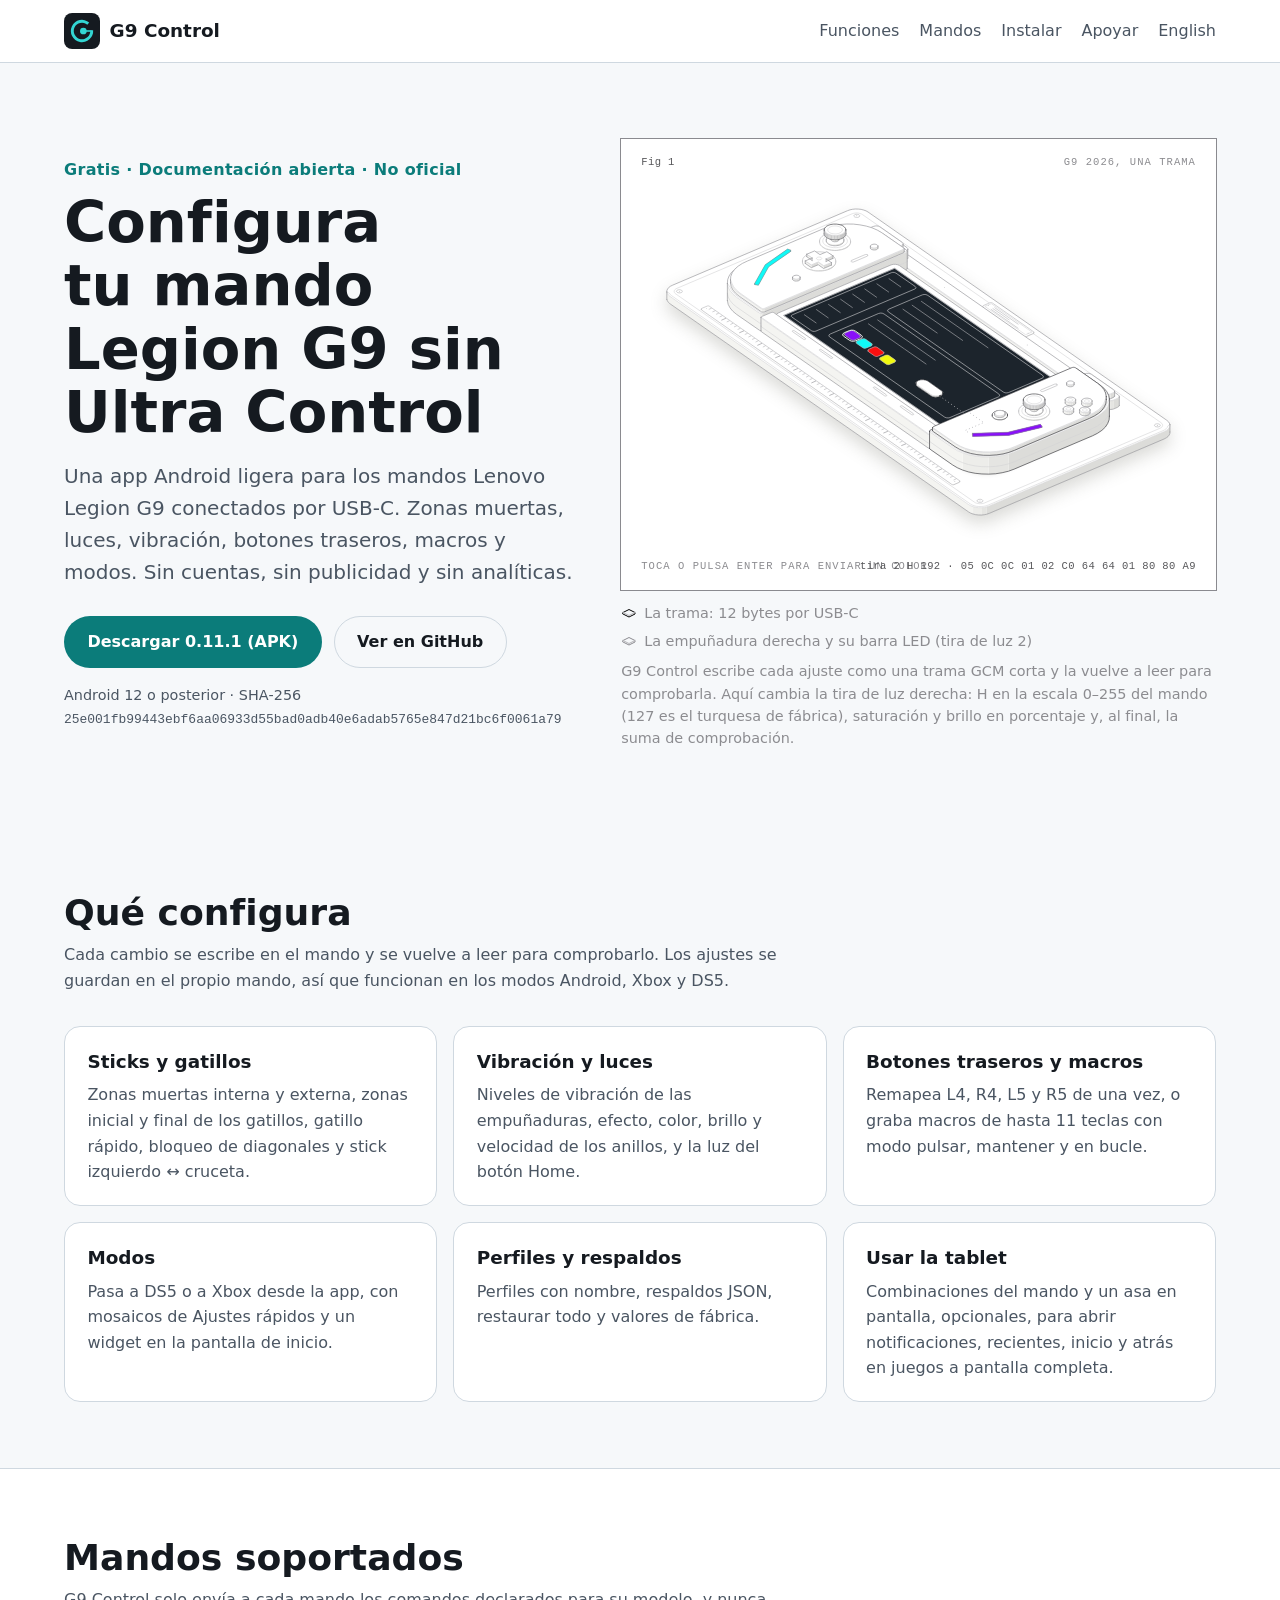
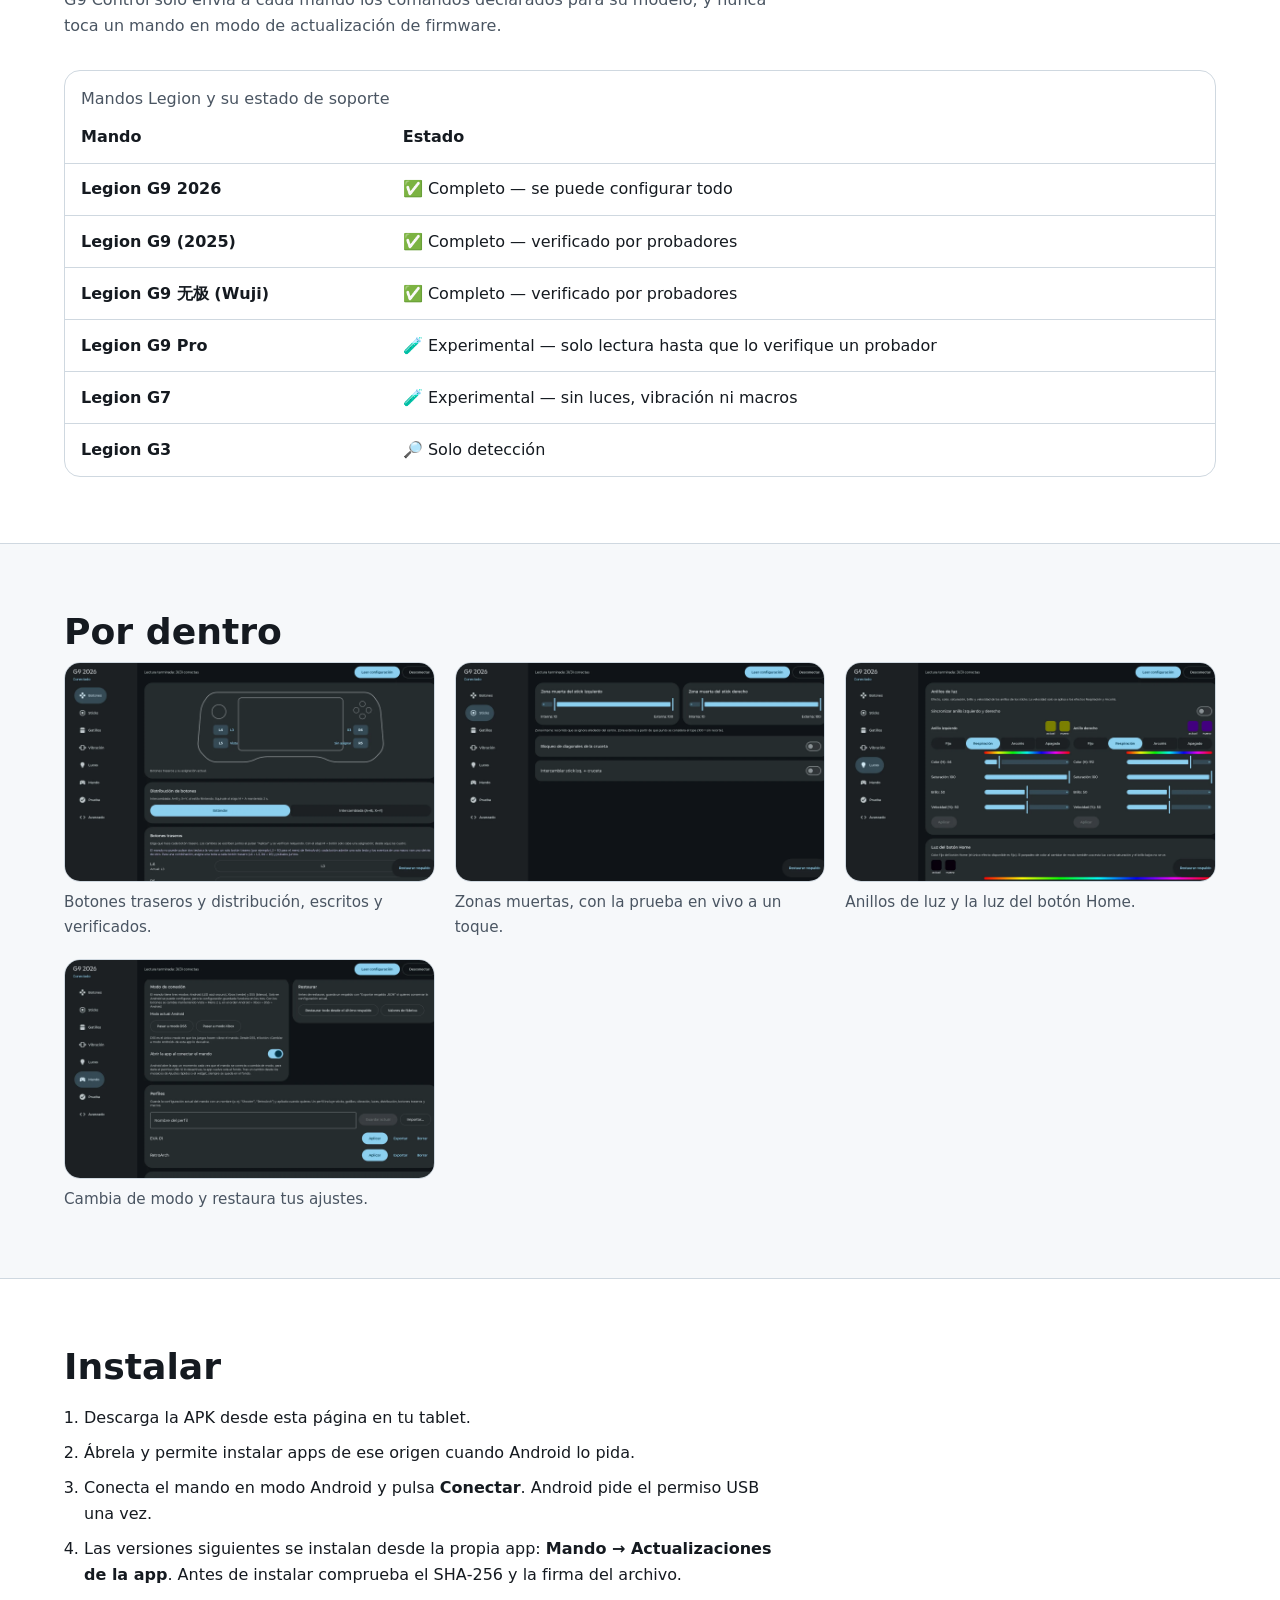
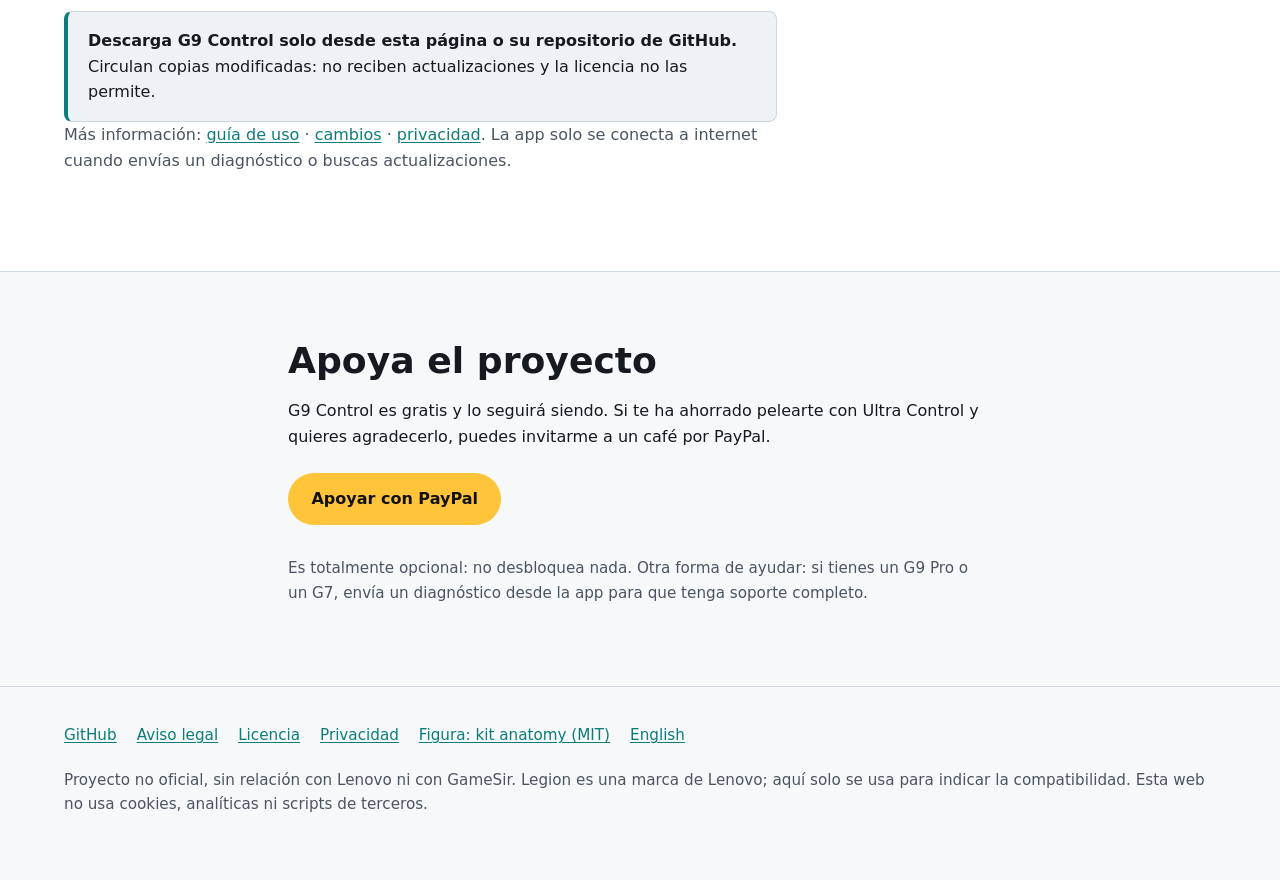
==== commit 1db8bafb: "Hero figure: USB-C on the right grip, no visible clip Co-Authored-By: Claude Opus 5.5 <noreply@anthr" ====
--- a/site/es/index.html
+++ b/site/es/index.html
@@ -55,7 +55,7 @@
         </div>
         <div class="hero-media">
           <!-- figura:begin -->
-          <div class="g9-iso iso"><figure class="iso-figure"><div class="iso-plate"><div class="iso-plate-corners" aria-hidden="true"><span class="iso-plate-corner" data-corner="fig">Fig 1</span><span class="iso-plate-corner" data-corner="title">G9 2026, una trama</span><span class="iso-plate-corner" data-corner="hint">Toca o pulsa Enter para enviar un color</span><span class="iso-plate-corner" data-corner="readout" data-readout>tira 2 H 192 · 05 0C 0C 01 02 C0 64 64 01 80 80 A9</span></div><div class="iso-stage g9fig" tabindex="0" role="button" aria-label="Enviar el siguiente color a la barra LED de la empuñadura derecha" data-lang="es"><svg xmlns="http://www.w3.org/2000/svg" class="iso-svg" viewBox="0 0 600 380" role="img" aria-label="Un mando Legion G9 2026 con la tablet puesta, tumbado sobre una alfombrilla de banco. El mando es una sola carcasa: dos empuñaduras unidas por carriles alrededor de la tablet, con la pinza USB‑C en la empuñadura izquierda. Al elegir un color en la pantalla, una trama de configuración va hasta la pinza, recorre el carril cercano y entra en la empuñadura derecha, y la barra LED en diagonal de esa empuñadura cambia a ese color."><path class="iso-halo" d="M33.7 118.5L33.8 116.9L34.5 115.3L35.7 113.7L37.5 112.4L39.7 111.2L225 32.4L227.6 31.5L230.4 30.9L233.4 30.6L236.4 30.7L239.4 31L242.1 31.7L244.6 32.6L246.7 33.8L563 254.3L564.6 255.7L565.7 257.3L566.3 258.9L566.3 266.7L566.2 268.3L565.5 269.9L564.3 271.5L562.5 272.8L560.3 273.9L375 352.8L372.4 353.7L369.6 354.3L366.6 354.6L363.6 354.5L360.6 354.2L357.9 353.5L355.4 352.6L353.3 351.4L37 130.9L35.4 129.5L34.3 127.9L33.7 126.3Z"/><g class="iso-solid"><path class="iso-fill" d="M221.7 56.1L222.4 54.7L223.7 53.5L225.6 52.4L227.9 51.7L230.4 51.3L233.1 51.3L235.7 51.7L238 52.4L239.9 53.4L241.3 54.6L242 56L242 57.5L242 59.3L241.3 60.7L240 62L238.1 63L235.8 63.8L233.3 64.1L230.6 64.2L228 63.8L225.7 63.1L223.8 62.1L222.5 60.8L221.7 59.4L221.7 58Z"/><path class="iso-shade" data-shade="0" d="M238.1 63L235.8 63.8L235.8 61.9L238.1 61.2ZM242 59.3L241.3 60.7L241.3 58.9L242 57.5ZM241.3 60.7L240 62L240 60.2L241.3 58.9ZM240 62L238.1 63L238.1 61.2L240 60.2Z"/><path class="iso-shade" data-shade="1" d="M235.8 63.8L233.3 64.1L233.3 62.3L235.8 61.9ZM233.3 64.1L230.6 64.2L230.6 62.3L233.3 62.3Z"/><path class="iso-shade" data-shade="2" d="M230.6 64.2L228 63.8L228 62L230.6 62.3ZM228 63.8L225.7 63.1L225.7 61.3L228 62Z"/><path class="iso-shade" data-shade="3" d="M225.7 63.1L223.8 62.1L223.8 60.2L225.7 61.3ZM223.8 62.1L222.5 60.8L222.5 59L223.8 60.2ZM222.5 60.8L221.7 59.4L221.7 57.6L222.5 59ZM221.7 59.4L221.7 58L221.7 56.1L221.7 57.6Z"/><path class="iso-top" d="M238.1 61.2L235.8 61.9L233.3 62.3L230.6 62.3L228 62L225.7 61.3L223.8 60.2L222.5 59L221.7 57.6L221.7 56.1L222.4 54.7L223.7 53.5L225.6 52.4L227.9 51.7L230.4 51.3L233.1 51.3L235.7 51.7L238 52.4L239.9 53.4L241.3 54.6L242 56L242 57.5L241.3 58.9L240 60.2Z"/><path class="iso-line iso-crease" data-tone="faint" d="M242 57.5L241.3 58.9L240 60.2L238.1 61.2L235.8 61.9L233.3 62.3L230.6 62.3L228 62L225.7 61.3L223.8 60.2L222.5 59L221.7 57.6L221.7 56.1"/><path class="iso-line iso-edge" data-tone="lo" d="M221.7 56.1L222.4 54.7L223.7 53.5L225.6 52.4L227.9 51.7L230.4 51.3L233.1 51.3L235.7 51.7L238 52.4L239.9 53.4L241.3 54.6L242 56L242 57.5M242 59.3L241.3 60.7L240 62L238.1 63L235.8 63.8L233.3 64.1L230.6 64.2L228 63.8L225.7 63.1L223.8 62.1L222.5 60.8L221.7 59.4L221.7 58M221.7 56.1L221.7 58M242 57.5L242 59.3"/></g><g class="iso-solid"><path class="iso-fill" d="M223.9 52.9L224.4 51.8L225.4 50.8L226.9 50L228.7 49.4L230.7 49.1L232.8 49.1L234.9 49.4L236.7 49.9L238.2 50.7L239.3 51.7L239.8 52.8L239.8 54L239.8 57.4L239.3 58.5L238.3 59.5L236.8 60.3L235 60.9L233 61.2L230.9 61.2L228.8 60.9L227 60.3L225.5 59.5L224.5 58.5L223.9 57.4L223.9 56.3Z"/><path class="iso-shade" data-shade="0" d="M236.8 60.3L235 60.9L235 57.5L236.8 56.9ZM239.8 57.4L239.3 58.5L239.3 55.1L239.8 54ZM239.3 58.5L238.3 59.5L238.3 56.1L239.3 55.1ZM238.3 59.5L236.8 60.3L236.8 56.9L238.3 56.1Z"/><path class="iso-shade" data-shade="1" d="M235 60.9L233 61.2L233 57.8L235 57.5ZM233 61.2L230.9 61.2L230.9 57.8L233 57.8Z"/><path class="iso-shade" data-shade="2" d="M230.9 61.2L228.8 60.9L228.8 57.5L230.9 57.8ZM228.8 60.9L227 60.3L227 56.9L228.8 57.5Z"/><path class="iso-shade" data-shade="3" d="M227 60.3L225.5 59.5L225.5 56.1L227 56.9ZM225.5 59.5L224.5 58.5L224.5 55.2L225.5 56.1ZM224.5 58.5L223.9 57.4L223.9 54.1L224.5 55.2ZM223.9 57.4L223.9 56.3L223.9 52.9L223.9 54.1Z"/><path class="iso-top" d="M236.8 56.9L235 57.5L233 57.8L230.9 57.8L228.8 57.5L227 56.9L225.5 56.1L224.5 55.2L223.9 54.1L223.9 52.9L224.4 51.8L225.4 50.8L226.9 50L228.7 49.4L230.7 49.1L232.8 49.1L234.9 49.4L236.7 49.9L238.2 50.7L239.3 51.7L239.8 52.8L239.8 54L239.3 55.1L238.3 56.1Z"/><path class="iso-line iso-crease" data-tone="faint" d="M239.8 54L239.3 55.1L238.3 56.1L236.8 56.9L235 57.5L233 57.8L230.9 57.8L228.8 57.5L227 56.9L225.5 56.1L224.5 55.2L223.9 54.1L223.9 52.9"/><path class="iso-line iso-edge" data-tone="lo" d="M223.9 52.9L224.4 51.8L225.4 50.8L226.9 50L228.7 49.4L230.7 49.1L232.8 49.1L234.9 49.4L236.7 49.9L238.2 50.7L239.3 51.7L239.8 52.8L239.8 54M239.8 57.4L239.3 58.5L238.3 59.5L236.8 60.3L235 60.9L233 61.2L230.9 61.2L228.8 60.9L227 60.3L225.5 59.5L224.5 58.5L223.9 57.4L223.9 56.3M223.9 52.9L223.9 56.3M239.8 54L239.8 57.4"/></g><g class="iso-solid"><path class="iso-fill" d="M60.8 124.6L61.4 123.2L62.7 122L64.6 120.9L66.9 120.2L69.5 119.8L72.1 119.8L74.7 120.2L77 120.9L78.9 121.9L80.3 123.1L81 124.5L81 126L81 127.8L80.4 129.2L79.1 130.5L77.2 131.5L74.9 132.3L72.3 132.6L69.7 132.7L67.1 132.3L64.8 131.6L62.9 130.6L61.5 129.3L60.8 127.9L60.8 126.5Z"/><path class="iso-shade" data-shade="0" d="M77.2 131.5L74.9 132.3L74.9 130.4L77.2 129.7ZM81 127.8L80.4 129.2L80.4 127.4L81 126ZM80.4 129.2L79.1 130.5L79.1 128.7L80.4 127.4ZM79.1 130.5L77.2 131.5L77.2 129.7L79.1 128.7Z"/><path class="iso-shade" data-shade="1" d="M74.9 132.3L72.3 132.6L72.3 130.8L74.9 130.4ZM72.3 132.6L69.7 132.7L69.7 130.8L72.3 130.8Z"/><path class="iso-shade" data-shade="2" d="M69.7 132.7L67.1 132.3L67.1 130.5L69.7 130.8ZM67.1 132.3L64.8 131.6L64.8 129.8L67.1 130.5Z"/><path class="iso-shade" data-shade="3" d="M64.8 131.6L62.9 130.6L62.9 128.7L64.8 129.8ZM62.9 130.6L61.5 129.3L61.5 127.5L62.9 128.7ZM61.5 129.3L60.8 127.9L60.8 126.1L61.5 127.5ZM60.8 127.9L60.8 126.5L60.8 124.6L60.8 126.1Z"/><path class="iso-top" d="M77.2 129.7L74.9 130.4L72.3 130.8L69.7 130.8L67.1 130.5L64.8 129.8L62.9 128.7L61.5 127.5L60.8 126.1L60.8 124.6L61.4 123.2L62.7 122L64.6 120.9L66.9 120.2L69.5 119.8L72.1 119.8L74.7 120.2L77 120.9L78.9 121.9L80.3 123.1L81 124.5L81 126L80.4 127.4L79.1 128.7Z"/><path class="iso-line iso-crease" data-tone="faint" d="M81 126L80.4 127.4L79.1 128.7L77.2 129.7L74.9 130.4L72.3 130.8L69.7 130.8L67.1 130.5L64.8 129.8L62.9 128.7L61.5 127.5L60.8 126.1L60.8 124.6"/><path class="iso-line iso-edge" data-tone="lo" d="M60.8 124.6L61.4 123.2L62.7 122L64.6 120.9L66.9 120.2L69.5 119.8L72.1 119.8L74.7 120.2L77 120.9L78.9 121.9L80.3 123.1L81 124.5L81 126M81 127.8L80.4 129.2L79.1 130.5L77.2 131.5L74.9 132.3L72.3 132.6L69.7 132.7L67.1 132.3L64.8 131.6L62.9 130.6L61.5 129.3L60.8 127.9L60.8 126.5M60.8 124.6L60.8 126.5M81 126L81 127.8"/></g><g class="iso-solid"><path class="iso-fill" d="M62.9 121.4L63.4 120.3L64.5 119.3L65.9 118.5L67.8 117.9L69.8 117.6L71.9 117.6L73.9 117.9L75.7 118.4L77.2 119.2L78.3 120.2L78.9 121.3L78.9 122.5L78.9 125.8L78.4 127L77.3 128L75.9 128.8L74 129.3L72 129.7L69.9 129.7L67.9 129.4L66.1 128.8L64.6 128L63.5 127L62.9 125.9L62.9 124.8Z"/><path class="iso-shade" data-shade="0" d="M75.9 128.8L74 129.3L74 126L75.9 125.4ZM78.9 125.8L78.4 127L78.4 123.6L78.9 122.5ZM78.4 127L77.3 128L77.3 124.6L78.4 123.6ZM77.3 128L75.9 128.8L75.9 125.4L77.3 124.6Z"/><path class="iso-shade" data-shade="1" d="M74 129.3L72 129.7L72 126.3L74 126ZM72 129.7L69.9 129.7L69.9 126.3L72 126.3Z"/><path class="iso-shade" data-shade="2" d="M69.9 129.7L67.9 129.4L67.9 126L69.9 126.3ZM67.9 129.4L66.1 128.8L66.1 125.4L67.9 126Z"/><path class="iso-shade" data-shade="3" d="M66.1 128.8L64.6 128L64.6 124.6L66.1 125.4ZM64.6 128L63.5 127L63.5 123.7L64.6 124.6ZM63.5 127L62.9 125.9L62.9 122.5L63.5 123.7ZM62.9 125.9L62.9 124.8L62.9 121.4L62.9 122.5Z"/><path class="iso-top" d="M75.9 125.4L74 126L72 126.3L69.9 126.3L67.9 126L66.1 125.4L64.6 124.6L63.5 123.7L62.9 122.5L62.9 121.4L63.4 120.3L64.5 119.3L65.9 118.5L67.8 117.9L69.8 117.6L71.9 117.6L73.9 117.9L75.7 118.4L77.2 119.2L78.3 120.2L78.9 121.3L78.9 122.5L78.4 123.6L77.3 124.6Z"/><path class="iso-line iso-crease" data-tone="faint" d="M78.9 122.5L78.4 123.6L77.3 124.6L75.9 125.4L74 126L72 126.3L69.9 126.3L67.9 126L66.1 125.4L64.6 124.6L63.5 123.7L62.9 122.5L62.9 121.4"/><path class="iso-line iso-edge" data-tone="lo" d="M62.9 121.4L63.4 120.3L64.5 119.3L65.9 118.5L67.8 117.9L69.8 117.6L71.9 117.6L73.9 117.9L75.7 118.4L77.2 119.2L78.3 120.2L78.9 121.3L78.9 122.5M78.9 125.8L78.4 127L77.3 128L75.9 128.8L74 129.3L72 129.7L69.9 129.7L67.9 129.4L66.1 128.8L64.6 128L63.5 127L62.9 125.9L62.9 124.8M62.9 121.4L62.9 124.8M78.9 122.5L78.9 125.8"/></g><g class="iso-solid"><path class="iso-fill" d="M519 263.4L519.6 261.9L520.9 260.7L522.8 259.6L525.1 258.9L527.7 258.5L530.3 258.5L532.9 258.9L535.2 259.6L537.1 260.6L538.5 261.9L539.2 263.3L539.2 264.7L539.2 266.5L538.6 267.9L537.3 269.2L535.4 270.2L533.1 271L530.5 271.4L527.9 271.4L525.3 271L523 270.3L521.1 269.3L519.7 268L519 266.6L519 265.2Z"/><path class="iso-shade" data-shade="0" d="M535.4 270.2L533.1 271L533.1 269.2L535.4 268.4ZM539.2 266.5L538.6 267.9L538.6 266.1L539.2 264.7ZM538.6 267.9L537.3 269.2L537.3 267.4L538.6 266.1ZM537.3 269.2L535.4 270.2L535.4 268.4L537.3 267.4Z"/><path class="iso-shade" data-shade="1" d="M533.1 271L530.5 271.4L530.5 269.5L533.1 269.2ZM530.5 271.4L527.9 271.4L527.9 269.6L530.5 269.5Z"/><path class="iso-shade" data-shade="2" d="M527.9 271.4L525.3 271L525.3 269.2L527.9 269.6ZM525.3 271L523 270.3L523 268.5L525.3 269.2Z"/><path class="iso-shade" data-shade="3" d="M523 270.3L521.1 269.3L521.1 267.5L523 268.5ZM521.1 269.3L519.7 268L519.7 266.2L521.1 267.5ZM519.7 268L519 266.6L519 264.8L519.7 266.2ZM519 266.6L519 265.2L519 263.4L519 264.8Z"/><path class="iso-top" d="M535.4 268.4L533.1 269.2L530.5 269.5L527.9 269.6L525.3 269.2L523 268.5L521.1 267.5L519.7 266.2L519 264.8L519 263.4L519.6 261.9L520.9 260.7L522.8 259.6L525.1 258.9L527.7 258.5L530.3 258.5L532.9 258.9L535.2 259.6L537.1 260.6L538.5 261.9L539.2 263.3L539.2 264.7L538.6 266.1L537.3 267.4Z"/><path class="iso-line iso-crease" data-tone="faint" d="M539.2 264.7L538.6 266.1L537.3 267.4L535.4 268.4L533.1 269.2L530.5 269.5L527.9 269.6L525.3 269.2L523 268.5L521.1 267.5L519.7 266.2L519 264.8L519 263.4"/><path class="iso-line iso-edge" data-tone="lo" d="M519 263.4L519.6 261.9L520.9 260.7L522.8 259.6L525.1 258.9L527.7 258.5L530.3 258.5L532.9 258.9L535.2 259.6L537.1 260.6L538.5 261.9L539.2 263.3L539.2 264.7M539.2 266.5L538.6 267.9L537.3 269.2L535.4 270.2L533.1 271L530.5 271.4L527.9 271.4L525.3 271L523 270.3L521.1 269.3L519.7 268L519 266.6L519 265.2M519 263.4L519 265.2M539.2 264.7L539.2 266.5"/></g><g class="iso-solid"><path class="iso-fill" d="M521.1 260.1L521.6 259L522.7 258L524.1 257.2L526 256.6L528 256.3L530.1 256.3L532.1 256.6L533.9 257.2L535.4 258L536.5 258.9L537.1 260L537.1 261.2L537.1 264.6L536.6 265.7L535.5 266.7L534.1 267.5L532.2 268.1L530.2 268.4L528.1 268.4L526.1 268.1L524.3 267.5L522.8 266.7L521.7 265.7L521.1 264.6L521.1 263.5Z"/><path class="iso-shade" data-shade="0" d="M534.1 267.5L532.2 268.1L532.2 264.7L534.1 264.1ZM537.1 264.6L536.6 265.7L536.6 262.3L537.1 261.2ZM536.6 265.7L535.5 266.7L535.5 263.3L536.6 262.3ZM535.5 266.7L534.1 267.5L534.1 264.1L535.5 263.3Z"/><path class="iso-shade" data-shade="1" d="M532.2 268.1L530.2 268.4L530.2 265L532.2 264.7ZM530.2 268.4L528.1 268.4L528.1 265L530.2 265Z"/><path class="iso-shade" data-shade="2" d="M528.1 268.4L526.1 268.1L526.1 264.7L528.1 265ZM526.1 268.1L524.3 267.5L524.3 264.2L526.1 264.7Z"/><path class="iso-shade" data-shade="3" d="M524.3 267.5L522.8 266.7L522.8 263.4L524.3 264.2ZM522.8 266.7L521.7 265.7L521.7 262.4L522.8 263.4ZM521.7 265.7L521.1 264.6L521.1 261.3L521.7 262.4ZM521.1 264.6L521.1 263.5L521.1 260.1L521.1 261.3Z"/><path class="iso-top" d="M534.1 264.1L532.2 264.7L530.2 265L528.1 265L526.1 264.7L524.3 264.2L522.8 263.4L521.7 262.4L521.1 261.3L521.1 260.1L521.6 259L522.7 258L524.1 257.2L526 256.6L528 256.3L530.1 256.3L532.1 256.6L533.9 257.2L535.4 258L536.5 258.9L537.1 260L537.1 261.2L536.6 262.3L535.5 263.3Z"/><path class="iso-line iso-crease" data-tone="faint" d="M537.1 261.2L536.6 262.3L535.5 263.3L534.1 264.1L532.2 264.7L530.2 265L528.1 265L526.1 264.7L524.3 264.2L522.8 263.4L521.7 262.4L521.1 261.3L521.1 260.1"/><path class="iso-line iso-edge" data-tone="lo" d="M521.1 260.1L521.6 259L522.7 258L524.1 257.2L526 256.6L528 256.3L530.1 256.3L532.1 256.6L533.9 257.2L535.4 258L536.5 258.9L537.1 260L537.1 261.2M537.1 264.6L536.6 265.7L535.5 266.7L534.1 267.5L532.2 268.1L530.2 268.4L528.1 268.4L526.1 268.1L524.3 267.5L522.8 266.7L521.7 265.7L521.1 264.6L521.1 263.5M521.1 260.1L521.1 263.5M537.1 261.2L537.1 264.6"/></g><g class="iso-solid"><path class="iso-fill" d="M358 331.8L358.7 330.4L360 329.2L361.9 328.1L364.2 327.4L366.7 327L369.4 327L372 327.4L374.3 328.1L376.2 329.1L377.5 330.3L378.3 331.7L378.3 333.2L378.3 335L377.6 336.4L376.3 337.7L374.4 338.7L372.1 339.5L369.6 339.8L366.9 339.9L364.3 339.5L362 338.8L360.1 337.8L358.7 336.5L358 335.1L358 333.7Z"/><path class="iso-shade" data-shade="0" d="M374.4 338.7L372.1 339.5L372.1 337.6L374.4 336.9ZM378.3 335L377.6 336.4L377.6 334.6L378.3 333.2ZM377.6 336.4L376.3 337.7L376.3 335.9L377.6 334.6ZM376.3 337.7L374.4 338.7L374.4 336.9L376.3 335.9Z"/><path class="iso-shade" data-shade="1" d="M372.1 339.5L369.6 339.8L369.6 338L372.1 337.6ZM369.6 339.8L366.9 339.9L366.9 338L369.6 338Z"/><path class="iso-shade" data-shade="2" d="M366.9 339.9L364.3 339.5L364.3 337.7L366.9 338ZM364.3 339.5L362 338.8L362 337L364.3 337.7Z"/><path class="iso-shade" data-shade="3" d="M362 338.8L360.1 337.8L360.1 335.9L362 337ZM360.1 337.8L358.7 336.5L358.7 334.7L360.1 335.9ZM358.7 336.5L358 335.1L358 333.3L358.7 334.7ZM358 335.1L358 333.7L358 331.8L358 333.3Z"/><path class="iso-top" d="M374.4 336.9L372.1 337.6L369.6 338L366.9 338L364.3 337.7L362 337L360.1 335.9L358.7 334.7L358 333.3L358 331.8L358.7 330.4L360 329.2L361.9 328.1L364.2 327.4L366.7 327L369.4 327L372 327.4L374.3 328.1L376.2 329.1L377.5 330.3L378.3 331.7L378.3 333.2L377.6 334.6L376.3 335.9Z"/><path class="iso-line iso-crease" data-tone="faint" d="M378.3 333.2L377.6 334.6L376.3 335.9L374.4 336.9L372.1 337.6L369.6 338L366.9 338L364.3 337.7L362 337L360.1 335.9L358.7 334.7L358 333.3L358 331.8"/><path class="iso-line iso-edge" data-tone="lo" d="M358 331.8L358.7 330.4L360 329.2L361.9 328.1L364.2 327.4L366.7 327L369.4 327L372 327.4L374.3 328.1L376.2 329.1L377.5 330.3L378.3 331.7L378.3 333.2M378.3 335L377.6 336.4L376.3 337.7L374.4 338.7L372.1 339.5L369.6 339.8L366.9 339.9L364.3 339.5L362 338.8L360.1 337.8L358.7 336.5L358 335.1L358 333.7M358 331.8L358 333.7M378.3 333.2L378.3 335"/></g><g class="iso-solid"><path class="iso-fill" d="M360.2 328.6L360.7 327.5L361.7 326.5L363.2 325.7L365 325.1L367 324.8L369.1 324.8L371.2 325.1L373 325.6L374.5 326.5L375.5 327.4L376.1 328.5L376.1 329.7L376.1 333.1L375.6 334.2L374.6 335.2L373.1 336L371.3 336.6L369.3 336.9L367.2 336.9L365.1 336.6L363.3 336L361.8 335.2L360.7 334.2L360.2 333.1L360.2 332Z"/><path class="iso-shade" data-shade="0" d="M373.1 336L371.3 336.6L371.3 333.2L373.1 332.6ZM376.1 333.1L375.6 334.2L375.6 330.8L376.1 329.7ZM375.6 334.2L374.6 335.2L374.6 331.8L375.6 330.8ZM374.6 335.2L373.1 336L373.1 332.6L374.6 331.8Z"/><path class="iso-shade" data-shade="1" d="M371.3 336.6L369.3 336.9L369.3 333.5L371.3 333.2ZM369.3 336.9L367.2 336.9L367.2 333.5L369.3 333.5Z"/><path class="iso-shade" data-shade="2" d="M367.2 336.9L365.1 336.6L365.1 333.2L367.2 333.5ZM365.1 336.6L363.3 336L363.3 332.6L365.1 333.2Z"/><path class="iso-shade" data-shade="3" d="M363.3 336L361.8 335.2L361.8 331.8L363.3 332.6ZM361.8 335.2L360.7 334.2L360.7 330.9L361.8 331.8ZM360.7 334.2L360.2 333.1L360.2 329.8L360.7 330.9ZM360.2 333.1L360.2 332L360.2 328.6L360.2 329.8Z"/><path class="iso-top" d="M373.1 332.6L371.3 333.2L369.3 333.5L367.2 333.5L365.1 333.2L363.3 332.6L361.8 331.8L360.7 330.9L360.2 329.8L360.2 328.6L360.7 327.5L361.7 326.5L363.2 325.7L365 325.1L367 324.8L369.1 324.8L371.2 325.1L373 325.6L374.5 326.5L375.5 327.4L376.1 328.5L376.1 329.7L375.6 330.8L374.6 331.8Z"/><path class="iso-line iso-crease" data-tone="faint" d="M376.1 329.7L375.6 330.8L374.6 331.8L373.1 332.6L371.3 333.2L369.3 333.5L367.2 333.5L365.1 333.2L363.3 332.6L361.8 331.8L360.7 330.9L360.2 329.8L360.2 328.6"/><path class="iso-line iso-edge" data-tone="lo" d="M360.2 328.6L360.7 327.5L361.7 326.5L363.2 325.7L365 325.1L367 324.8L369.1 324.8L371.2 325.1L373 325.6L374.5 326.5L375.5 327.4L376.1 328.5L376.1 329.7M376.1 333.1L375.6 334.2L374.6 335.2L373.1 336L371.3 336.6L369.3 336.9L367.2 336.9L365.1 336.6L363.3 336L361.8 335.2L360.7 334.2L360.2 333.1L360.2 332M360.2 328.6L360.2 332M376.1 329.7L376.1 333.1"/></g><g class="iso-solid"><path class="iso-fill" d="M33.7 113.3L33.8 111.7L34.5 110.1L35.7 108.5L37.5 107.2L39.7 106.1L225 27.2L227.6 26.3L230.4 25.7L233.4 25.4L236.4 25.5L239.4 25.8L242.1 26.5L244.6 27.4L246.7 28.6L563 249.1L564.6 250.5L565.7 252.1L566.3 253.7L566.3 261.5L566.2 263.1L565.5 264.7L564.3 266.3L562.5 267.6L560.3 268.8L375 347.6L372.4 348.5L369.6 349.1L366.6 349.4L363.6 349.3L360.6 349L357.9 348.3L355.4 347.4L353.3 346.2L37 125.7L35.4 124.3L34.3 122.7L33.7 121.1Z"/><path class="iso-shade" data-shade="0" d="M566.3 261.5L566.2 263.1L566.2 255.3L566.3 253.7ZM566.2 263.1L565.5 264.7L565.5 257L566.2 255.3ZM565.5 264.7L564.3 266.3L564.3 258.5L565.5 257ZM564.3 266.3L562.5 267.6L562.5 259.8L564.3 258.5ZM562.5 267.6L560.3 268.8L560.3 261L562.5 259.8ZM560.3 268.8L375 347.6L375 339.8L560.3 261ZM375 347.6L372.4 348.5L372.4 340.7L375 339.8Z"/><path class="iso-shade" data-shade="1" d="M372.4 348.5L369.6 349.1L369.6 341.3L372.4 340.7ZM369.6 349.1L366.6 349.4L366.6 341.6L369.6 341.3Z"/><path class="iso-shade" data-shade="2" d="M366.6 349.4L363.6 349.3L363.6 341.6L366.6 341.6ZM363.6 349.3L360.6 349L360.6 341.2L363.6 341.6ZM360.6 349L357.9 348.3L357.9 340.5L360.6 341.2Z"/><path class="iso-shade" data-shade="3" d="M357.9 348.3L355.4 347.4L355.4 339.6L357.9 340.5ZM355.4 347.4L353.3 346.2L353.3 338.4L355.4 339.6ZM353.3 346.2L37 125.7L37 117.9L353.3 338.4ZM37 125.7L35.4 124.3L35.4 116.5L37 117.9ZM35.4 124.3L34.3 122.7L34.3 115L35.4 116.5ZM34.3 122.7L33.7 121.1L33.7 113.3L34.3 115Z"/><path class="iso-top" d="M563 249.1L564.6 250.5L565.7 252.1L566.3 253.7L566.2 255.3L565.5 257L564.3 258.5L562.5 259.8L560.3 261L375 339.8L372.4 340.7L369.6 341.3L366.6 341.6L363.6 341.6L360.6 341.2L357.9 340.5L355.4 339.6L353.3 338.4L37 117.9L35.4 116.5L34.3 115L33.7 113.3L33.8 111.7L34.5 110.1L35.7 108.5L37.5 107.2L39.7 106.1L225 27.2L227.6 26.3L230.4 25.7L233.4 25.4L236.4 25.5L239.4 25.8L242.1 26.5L244.6 27.4L246.7 28.6Z"/><path class="iso-line iso-crease" data-tone="faint" d="M566.3 253.7L566.2 255.3L565.5 257L564.3 258.5L562.5 259.8L560.3 261L375 339.8L372.4 340.7L369.6 341.3L366.6 341.6L363.6 341.6L360.6 341.2L357.9 340.5L355.4 339.6L353.3 338.4L37 117.9L35.4 116.5L34.3 115L33.7 113.3"/><path class="iso-line iso-bevel" data-tone="faint" d="M566.3 253.7L564 255.2L563.5 256.6L562.4 257.9L560.9 259.1L558.9 260.1L373.8 338.9L371.5 339.7L369 340.2L366.5 340.4L363.9 340.4L361.3 340.1L358.9 339.5L356.8 338.7L354.9 337.6L38.8 117.2L37.3 116L36.4 114.6L33.7 113.3"/><path class="iso-line iso-edge" data-tone="mid" d="M33.7 113.3L33.8 111.7L34.5 110.1L35.7 108.5L37.5 107.2L39.7 106.1L225 27.2L227.6 26.3L230.4 25.7L233.4 25.4L236.4 25.5L239.4 25.8L242.1 26.5L244.6 27.4L246.7 28.6L563 249.1L564.6 250.5L565.7 252.1L566.3 253.7M566.3 261.5L566.2 263.1L565.5 264.7L564.3 266.3L562.5 267.6L560.3 268.8L375 347.6L372.4 348.5L369.6 349.1L366.6 349.4L363.6 349.3L360.6 349L357.9 348.3L355.4 347.4L353.3 346.2L37 125.7L35.4 124.3L34.3 122.7L33.7 121.1M566.3 253.7L566.3 261.5M33.7 113.3L33.7 121.1"/></g><path class="iso-line" data-tone="faint" d="M556.9 251.7L557.7 252.4L558.3 253.2L558.5 254L558.5 254.8L558.2 255.6L557.6 256.4L556.7 257.1L555.6 257.6L370.2 336.5L369 337L367.5 337.3L366 337.4L364.5 337.4L363.1 337.2L361.7 336.9L360.4 336.4L359.4 335.8L43.1 115.3L42.3 114.6L41.7 113.8L41.5 113L41.5 112.2L41.8 111.4L42.4 110.6L43.3 109.9L44.4 109.4L229.8 30.5L231 30.1L232.5 29.8L234 29.6L235.5 29.6L236.9 29.8L238.3 30.2L239.6 30.6L240.6 31.2Z"/><path class="iso-line" data-tone="lo" d="M236.7 34L235.6 34.3L234.4 34.3L233.3 34.1L232.4 33.7L231.8 33.1L231.7 32.4L232.1 31.8L232.9 31.3L234 31L235.2 31L236.3 31.2L237.2 31.6L237.8 32.2L237.9 32.9L237.5 33.5ZM554.9 255.8L553.8 256.1L552.6 256.1L551.5 255.9L550.6 255.5L550 254.9L549.9 254.3L550.3 253.6L551.1 253.1L552.2 252.8L553.4 252.8L554.5 253L555.4 253.4L556 254L556.1 254.7L555.7 255.3ZM48.9 113.9L47.8 114.2L46.6 114.2L45.5 114L44.6 113.6L44 113L43.9 112.3L44.3 111.7L45.1 111.2L46.2 110.9L47.4 110.9L48.5 111.1L49.4 111.5L50 112.1L50.1 112.8L49.7 113.4ZM367.1 335.7L366 336L364.8 336L363.7 335.8L362.8 335.4L362.2 334.8L362.1 334.2L362.5 333.5L363.3 333L364.4 332.8L365.6 332.7L366.7 332.9L367.6 333.3L368.2 333.9L368.3 334.6L367.9 335.2Z"/><g class="iso-dots" data-tone="mid"><circle cx="234.8" cy="32.6" r="0.5"/><circle cx="553" cy="254.5" r="0.5"/><circle cx="47" cy="112.6" r="0.5"/><circle cx="365.2" cy="334.4" r="0.5"/></g><g class="iso-solid"><path class="iso-fill" d="M70.3 131.3L70.4 130.8L70.9 130.5L76.4 128.2L77.1 128L77.9 128L78.6 128.3L343.4 312.9L343.7 313.3L343.7 314.1L343.6 314.5L343.1 314.9L337.7 317.2L336.9 317.4L336.1 317.3L335.5 317.1L70.6 132.4L70.3 132Z"/><path class="iso-shade" data-shade="0" d="M343.7 314.1L343.6 314.5L343.6 313.8L343.7 313.3ZM343.6 314.5L343.1 314.9L343.1 314.1L343.6 313.8ZM343.1 314.9L337.7 317.2L337.7 316.4L343.1 314.1Z"/><path class="iso-shade" data-shade="1" d="M337.7 317.2L336.9 317.4L336.9 316.6L337.7 316.4Z"/><path class="iso-shade" data-shade="2" d="M336.9 317.4L336.1 317.3L336.1 316.6L336.9 316.6Z"/><path class="iso-shade" data-shade="3" d="M336.1 317.3L335.5 317.1L335.5 316.3L336.1 316.6ZM335.5 317.1L70.6 132.4L70.6 131.7L335.5 316.3ZM70.6 132.4L70.3 132L70.3 131.3L70.6 131.7Z"/><path class="iso-top" d="M343.4 312.9L343.7 313.3L343.6 313.8L343.1 314.1L337.7 316.4L336.9 316.6L336.1 316.6L335.5 316.3L70.6 131.7L70.3 131.3L70.4 130.8L70.9 130.5L76.4 128.2L77.1 128L77.9 128L78.6 128.3Z"/><path class="iso-line iso-edge" data-tone="lo" d="M70.3 131.3L70.4 130.8L70.9 130.5L76.4 128.2L77.1 128L77.9 128L78.6 128.3L343.4 312.9L343.7 313.3M343.7 314.1L343.6 314.5L343.1 314.9L337.7 317.2L336.9 317.4L336.1 317.3L335.5 317.1L70.6 132.4L70.3 132M343.7 313.3L343.7 314.1M70.3 131.3L70.3 132"/></g><path class="iso-line" data-tone="lo" d="M80.7 130.6L78.5 131.5M84.5 133.3L82.3 134.2M88.3 135.9L86.1 136.8M92.1 138.6L89.9 139.5M99.7 143.9L97.5 144.8M103.5 146.5L101.4 147.5M107.4 149.2L105.2 150.1M111.2 151.9L109 152.8M118.8 157.2L116.6 158.1M122.6 159.8L120.4 160.8M126.4 162.5L124.2 163.4M130.2 165.1L128 166.1M137.8 170.4L135.7 171.4M141.7 173.1L139.5 174M145.5 175.8L143.3 176.7M149.3 178.4L147.1 179.4M156.9 183.7L154.7 184.7M160.7 186.4L158.5 187.3M164.5 189L162.3 190M168.3 191.7L166.1 192.6M176 197L173.8 197.9M179.8 199.7L177.6 200.6M183.6 202.3L181.4 203.3M187.4 205L185.2 205.9M195 210.3L192.8 211.2M198.8 213L196.6 213.9M202.6 215.6L200.4 216.5M206.4 218.3L204.2 219.2M214.1 223.6L211.9 224.5M217.9 226.2L215.7 227.2M221.7 228.9L219.5 229.8M225.5 231.5L223.3 232.5M233.1 236.9L230.9 237.8M236.9 239.5L234.7 240.5M240.7 242.2L238.5 243.1M244.5 244.8L242.4 245.8M252.2 250.1L250 251.1M256 252.8L253.8 253.7M259.8 255.5L257.6 256.4M263.6 258.1L261.4 259M271.2 263.4L269 264.4M275 266.1L272.8 267M278.8 268.7L276.7 269.7M282.7 271.4L280.5 272.3M290.3 276.7L288.1 277.6M294.1 279.4L291.9 280.3M297.9 282L295.7 283M301.7 284.7L299.5 285.6M309.3 290L307.1 290.9M313.1 292.6L310.9 293.6M317 295.3L314.8 296.2M320.8 298L318.6 298.9M328.4 303.3L326.2 304.2M332.2 305.9L330 306.9M336 308.6L333.8 309.5M339.8 311.2L337.6 312.2"/><path class="iso-line" data-tone="mid" d="M95.9 141.2L91.8 143M115 154.5L110.8 156.3M134 167.8L129.9 169.6M153.1 181.1L148.9 182.8M172.1 194.4L168 196.1M191.2 207.6L187.1 209.4M210.3 220.9L206.1 222.7M229.3 234.2L225.2 236M248.4 247.5L244.2 249.3M267.4 260.8L263.3 262.5M286.5 274.1L282.3 275.8M305.5 287.3L301.4 289.1M324.6 300.6L320.4 302.4"/><g class="iso-dots" data-tone="mid"><circle cx="75.6" cy="130.6" r="0.42"/><circle cx="338.6" cy="313.9" r="0.42"/></g><g class="iso-solid"><path class="iso-fill" d="M368.1 128.6L368.3 128.1L368.8 127.6L375.7 124.7L376.5 124.5L377.5 124.6L378.3 124.9L421.7 155.2L422.1 155.7L422.1 156.6L422 157.1L421.4 157.5L414.6 160.4L413.7 160.6L412.7 160.6L412 160.3L368.5 130L368.1 129.5Z"/><path class="iso-shade" data-shade="0" d="M422.1 156.6L422 157.1L422 156.2L422.1 155.7ZM422 157.1L421.4 157.5L421.4 156.6L422 156.2ZM421.4 157.5L414.6 160.4L414.6 159.5L421.4 156.6Z"/><path class="iso-shade" data-shade="1" d="M414.6 160.4L413.7 160.6L413.7 159.7L414.6 159.5Z"/><path class="iso-shade" data-shade="2" d="M413.7 160.6L412.7 160.6L412.7 159.7L413.7 159.7Z"/><path class="iso-shade" data-shade="3" d="M412.7 160.6L412 160.3L412 159.3L412.7 159.7ZM412 160.3L368.5 130L368.5 129.1L412 159.3ZM368.5 130L368.1 129.5L368.1 128.6L368.5 129.1Z"/><path class="iso-top" d="M421.7 155.2L422.1 155.7L422 156.2L421.4 156.6L414.6 159.5L413.7 159.7L412.7 159.7L412 159.3L368.5 129.1L368.1 128.6L368.3 128.1L368.8 127.6L375.7 124.7L376.5 124.5L377.5 124.6L378.3 124.9Z"/><path class="iso-line iso-edge" data-tone="lo" d="M368.1 128.6L368.3 128.1L368.8 127.6L375.7 124.7L376.5 124.5L377.5 124.6L378.3 124.9L421.7 155.2L422.1 155.7M422.1 156.6L422 157.1L421.4 157.5L414.6 160.4L413.7 160.6L412.7 160.6L412 160.3L368.5 130L368.1 129.5M422.1 155.7L422.1 156.6M368.1 128.6L368.1 129.5"/></g><path class="iso-line" data-tone="faint" d="M419.8 155.8L413.5 158.5L370.4 128.5L376.8 125.8Z"/><path class="iso-line" data-tone="lo" data-free="" d="M380.9 130L405.6 147.3"/><path class="iso-line" data-tone="lo" data-free="" d="M378.9 130.8L396.1 142.8"/><path class="iso-line" data-tone="lo" data-free="" d="M377 131.7L405.5 151.6"/><g class="iso-dots" data-tone="mid"><circle cx="374.2" cy="127.5" r="0.4"/><circle cx="416.1" cy="156.7" r="0.4"/></g><path class="iso-halo g9-blur" d="M104.7 122L104.8 118.7L106.1 115.5L108.6 112.4L112.1 109.7L116.5 107.5L209.1 68L214.3 66.3L219.9 65.1L225.9 64.5L232 64.6L237.9 65.3L243.4 66.6L248.4 68.5L252.6 70.9L488.9 235.6L492.1 238.4L494.3 241.5L495.3 244.8L495.3 244.9L495.2 248.2L493.9 251.4L491.4 254.4L487.9 257.1L483.5 259.4L390.9 298.9L385.7 300.6L380.1 301.8L374.1 302.4L368 302.3L362.1 301.6L356.6 300.3L351.6 298.4L347.4 296L111.1 131.3L107.9 128.5L105.7 125.4L104.7 122.1Z"/><g class="iso-solid"><path class="iso-fill" d="M199.8 163.3L200.3 162.4L201.5 161.6L291.8 123.2L293.4 122.8L295.2 122.7L296.9 123L298.3 123.7L304 127.6L304.8 128.5L304.9 129.5L304.9 133.4L304.4 134.3L303.2 135.1L213 173.5L211.3 173.9L209.5 174L207.8 173.7L206.4 173.1L200.7 169.1L199.9 168.2L199.8 167.2Z"/><path class="iso-shade" data-shade="0" d="M304.9 133.4L304.4 134.3L304.4 130.4L304.9 129.5ZM304.4 134.3L303.2 135.1L303.2 131.2L304.4 130.4ZM303.2 135.1L213 173.5L213 169.6L303.2 131.2Z"/><path class="iso-shade" data-shade="1" d="M213 173.5L211.3 173.9L211.3 170L213 169.6ZM211.3 173.9L209.5 174L209.5 170.1L211.3 170Z"/><path class="iso-shade" data-shade="2" d="M209.5 174L207.8 173.7L207.8 169.8L209.5 170.1Z"/><path class="iso-shade" data-shade="3" d="M207.8 173.7L206.4 173.1L206.4 169.2L207.8 169.8ZM206.4 173.1L200.7 169.1L200.7 165.2L206.4 169.2ZM200.7 169.1L199.9 168.2L199.9 164.3L200.7 165.2ZM199.9 168.2L199.8 167.2L199.8 163.3L199.9 164.3Z"/><path class="iso-top" d="M304 127.6L304.8 128.5L304.9 129.5L304.4 130.4L303.2 131.2L213 169.6L211.3 170L209.5 170.1L207.8 169.8L206.4 169.2L200.7 165.2L199.9 164.3L199.8 163.3L200.3 162.4L201.5 161.6L291.8 123.2L293.4 122.8L295.2 122.7L296.9 123L298.3 123.7Z"/><path class="iso-line iso-crease" data-tone="faint" d="M304.9 129.5L304.4 130.4L303.2 131.2L213 169.6L211.3 170L209.5 170.1L207.8 169.8L206.4 169.2L200.7 165.2L199.9 164.3L199.8 163.3"/><path class="iso-line iso-bevel" data-tone="faint" d="M304.9 129.5L303.7 130.2L302.7 130.9L212.5 169.2L211.1 169.6L209.6 169.7L208.2 169.4L207 168.9L201.4 164.9L200.7 164.2L199.8 163.3"/><path class="iso-line iso-edge" data-tone="lo" d="M199.8 163.3L200.3 162.4L201.5 161.6L291.8 123.2L293.4 122.8L295.2 122.7L296.9 123L298.3 123.7L304 127.6L304.8 128.5L304.9 129.5M304.9 133.4L304.4 134.3L303.2 135.1L213 173.5L211.3 173.9L209.5 174L207.8 173.7L206.4 173.1L200.7 169.1L199.9 168.2L199.8 167.2M304.9 129.5L304.9 133.4M199.8 163.3L199.8 167.2"/></g><g class="iso-solid"><path class="iso-fill" d="M295.1 229.7L295.6 228.8L296.8 228L387 189.6L388.7 189.2L390.5 189.1L392.2 189.4L393.6 190.1L399.3 194.1L400.1 194.9L400.2 195.9L400.2 199.8L399.7 200.8L398.5 201.5L308.2 239.9L306.6 240.3L304.8 240.4L303.1 240.1L301.7 239.5L296 235.5L295.2 234.6L295.1 233.6Z"/><path class="iso-shade" data-shade="0" d="M400.2 199.8L399.7 200.8L399.7 196.9L400.2 195.9ZM399.7 200.8L398.5 201.5L398.5 197.6L399.7 196.9ZM398.5 201.5L308.2 239.9L308.2 236L398.5 197.6Z"/><path class="iso-shade" data-shade="1" d="M308.2 239.9L306.6 240.3L306.6 236.5L308.2 236ZM306.6 240.3L304.8 240.4L304.8 236.5L306.6 236.5Z"/><path class="iso-shade" data-shade="2" d="M304.8 240.4L303.1 240.1L303.1 236.2L304.8 236.5Z"/><path class="iso-shade" data-shade="3" d="M303.1 240.1L301.7 239.5L301.7 235.6L303.1 236.2ZM301.7 239.5L296 235.5L296 231.6L301.7 235.6ZM296 235.5L295.2 234.6L295.2 230.7L296 231.6ZM295.2 234.6L295.1 233.6L295.1 229.7L295.2 230.7Z"/><path class="iso-top" d="M399.3 194.1L400.1 194.9L400.2 195.9L399.7 196.9L398.5 197.6L308.2 236L306.6 236.5L304.8 236.5L303.1 236.2L301.7 235.6L296 231.6L295.2 230.7L295.1 229.7L295.6 228.8L296.8 228L387 189.6L388.7 189.2L390.5 189.1L392.2 189.4L393.6 190.1Z"/><path class="iso-line iso-crease" data-tone="faint" d="M400.2 195.9L399.7 196.9L398.5 197.6L308.2 236L306.6 236.5L304.8 236.5L303.1 236.2L301.7 235.6L296 231.6L295.2 230.7L295.1 229.7"/><path class="iso-line iso-bevel" data-tone="faint" d="M400.2 195.9L399 196.7L397.9 197.3L307.8 235.7L306.4 236L304.9 236.1L303.5 235.8L302.3 235.3L296.7 231.4L295.9 230.6L295.1 229.7"/><path class="iso-line iso-edge" data-tone="lo" d="M295.1 229.7L295.6 228.8L296.8 228L387 189.6L388.7 189.2L390.5 189.1L392.2 189.4L393.6 190.1L399.3 194.1L400.1 194.9L400.2 195.9M400.2 199.8L399.7 200.8L398.5 201.5L308.2 239.9L306.6 240.3L304.8 240.4L303.1 240.1L301.7 239.5L296 235.5L295.2 234.6L295.1 233.6M400.2 195.9L400.2 199.8M295.1 229.7L295.1 233.6"/></g><g class="iso-solid"><path class="iso-fill" d="M276 79.4L276.3 78.9L276.9 78.5L286.7 74.4L287.5 74.2L288.4 74.1L289.2 74.3L289.9 74.6L466.2 197.5L466.6 197.9L466.6 198.4L466.6 212.7L466.4 213.1L465.8 213.5L456 217.7L455.2 217.9L454.3 217.9L453.4 217.8L452.8 217.4L276.5 94.6L276.1 94.1L276 93.6Z"/><path class="iso-shade" data-shade="0" d="M466.6 212.7L466.4 213.1L466.4 198.9L466.6 198.4ZM466.4 213.1L465.8 213.5L465.8 199.2L466.4 198.9ZM465.8 213.5L456 217.7L456 203.4L465.8 199.2Z"/><path class="iso-shade" data-shade="1" d="M456 217.7L455.2 217.9L455.2 203.6L456 203.4ZM455.2 217.9L454.3 217.9L454.3 203.6L455.2 203.6Z"/><path class="iso-shade" data-shade="2" d="M454.3 217.9L453.4 217.8L453.4 203.5L454.3 203.6Z"/><path class="iso-shade" data-shade="3" d="M453.4 217.8L452.8 217.4L452.8 203.2L453.4 203.5ZM452.8 217.4L276.5 94.6L276.5 80.3L452.8 203.2ZM276.5 94.6L276.1 94.1L276.1 79.9L276.5 80.3ZM276.1 94.1L276 93.6L276 79.4L276.1 79.9Z"/><path class="iso-top" d="M466.2 197.5L466.6 197.9L466.6 198.4L466.4 198.9L465.8 199.2L456 203.4L455.2 203.6L454.3 203.6L453.4 203.5L452.8 203.2L276.5 80.3L276.1 79.9L276 79.4L276.3 78.9L276.9 78.5L286.7 74.4L287.5 74.2L288.4 74.1L289.2 74.3L289.9 74.6Z"/><path class="iso-line iso-crease" data-tone="faint" d="M466.6 198.4L466.4 198.9L465.8 199.2L456 203.4L455.2 203.6L454.3 203.6L453.4 203.5L452.8 203.2L276.5 80.3L276.1 79.9L276 79.4"/><path class="iso-line iso-bevel" data-tone="faint" d="M466.6 198.4L465.5 198.6L465.1 198.9L455.5 203L455 203.1L454.4 203.1L453.9 203L453.4 202.8L277.3 80L277 79.7L276 79.4"/><path class="iso-line iso-edge" data-tone="mid" d="M276 79.4L276.3 78.9L276.9 78.5L286.7 74.4L287.5 74.2L288.4 74.1L289.2 74.3L289.9 74.6L466.2 197.5L466.6 197.9L466.6 198.4M466.6 212.7L466.4 213.1L465.8 213.5L456 217.7L455.2 217.9L454.3 217.9L453.4 217.8L452.8 217.4L276.5 94.6L276.1 94.1L276 93.6M466.6 198.4L466.6 212.7M276 79.4L276 93.6"/></g><g class="iso-dots" data-tone="mid"><circle cx="327.5" cy="108.3" r="0.45"/></g><g class="iso-dots" data-tone="mid"><circle cx="415.2" cy="169.4" r="0.45"/></g><g class="iso-solid"><path class="iso-fill" d="M245.8 49.2L246.5 48.1L247.9 47.3L251.5 45.7L253.4 45.2L255.5 45.1L257.5 45.5L259.1 46.2L287.7 66.1L288.7 67.2L288.8 68.3L288.8 77.4L288.2 78.5L286.8 79.4L283.1 80.9L281.2 81.4L279.1 81.5L277.1 81.2L275.5 80.4L246.9 60.5L246 59.5L245.8 58.3Z"/><path class="iso-shade" data-shade="0" d="M288.8 77.4L288.2 78.5L288.2 69.4L288.8 68.3ZM288.2 78.5L286.8 79.4L286.8 70.3L288.2 69.4ZM286.8 79.4L283.1 80.9L283.1 71.8L286.8 70.3Z"/><path class="iso-shade" data-shade="1" d="M283.1 80.9L281.2 81.4L281.2 72.4L283.1 71.8ZM281.2 81.4L279.1 81.5L279.1 72.4L281.2 72.4Z"/><path class="iso-shade" data-shade="2" d="M279.1 81.5L277.1 81.2L277.1 72.1L279.1 72.4Z"/><path class="iso-shade" data-shade="3" d="M277.1 81.2L275.5 80.4L275.5 71.3L277.1 72.1ZM275.5 80.4L246.9 60.5L246.9 51.4L275.5 71.3ZM246.9 60.5L246 59.5L246 50.4L246.9 51.4ZM246 59.5L245.8 58.3L245.8 49.2L246 50.4Z"/><path class="iso-top" d="M287.7 66.1L288.7 67.2L288.8 68.3L288.2 69.4L286.8 70.3L283.1 71.8L281.2 72.4L279.1 72.4L277.1 72.1L275.5 71.3L246.9 51.4L246 50.4L245.8 49.2L246.5 48.1L247.9 47.3L251.5 45.7L253.4 45.2L255.5 45.1L257.5 45.5L259.1 46.2Z"/><path class="iso-line iso-crease" data-tone="faint" d="M288.8 68.3L288.2 69.4L286.8 70.3L283.1 71.8L281.2 72.4L279.1 72.4L277.1 72.1L275.5 71.3L246.9 51.4L246 50.4L245.8 49.2"/><path class="iso-line iso-bevel" data-tone="faint" d="M288.8 68.3L287.6 69.2L286.3 70L282.8 71.6L281.1 72L279.2 72.1L277.4 71.8L276 71.1L247.5 51.2L246.6 50.3L245.8 49.2"/><path class="iso-line iso-edge" data-tone="mid" d="M245.8 49.2L246.5 48.1L247.9 47.3L251.5 45.7L253.4 45.2L255.5 45.1L257.5 45.5L259.1 46.2L287.7 66.1L288.7 67.2L288.8 68.3M288.8 77.4L288.2 78.5L286.8 79.4L283.1 80.9L281.2 81.4L279.1 81.5L277.1 81.2L275.5 80.4L246.9 60.5L246 59.5L245.8 58.3M288.8 68.3L288.8 77.4M245.8 49.2L245.8 58.3"/></g><g class="iso-solid"><path class="iso-fill" d="M248.4 46.5L248.9 45.6L250.1 44.8L252.6 43.8L254.2 43.4L256 43.3L257.7 43.6L259.1 44.2L282.9 60.8L283.7 61.7L283.8 62.7L283.8 67.4L283.3 68.3L282.1 69.1L279.6 70.1L278 70.5L276.2 70.6L274.5 70.3L273.1 69.7L249.3 53.1L248.5 52.2L248.4 51.2Z"/><path class="iso-shade" data-shade="0" d="M283.8 67.4L283.3 68.3L283.3 63.6L283.8 62.7ZM283.3 68.3L282.1 69.1L282.1 64.4L283.3 63.6ZM282.1 69.1L279.6 70.1L279.6 65.4L282.1 64.4Z"/><path class="iso-shade" data-shade="1" d="M279.6 70.1L278 70.5L278 65.9L279.6 65.4ZM278 70.5L276.2 70.6L276.2 65.9L278 65.9Z"/><path class="iso-shade" data-shade="2" d="M276.2 70.6L274.5 70.3L274.5 65.6L276.2 65.9Z"/><path class="iso-shade" data-shade="3" d="M274.5 70.3L273.1 69.7L273.1 65L274.5 65.6ZM273.1 69.7L249.3 53.1L249.3 48.4L273.1 65ZM249.3 53.1L248.5 52.2L248.5 47.5L249.3 48.4ZM248.5 52.2L248.4 51.2L248.4 46.5L248.5 47.5Z"/><path class="iso-top" d="M282.9 60.8L283.7 61.7L283.8 62.7L283.3 63.6L282.1 64.4L279.6 65.4L278 65.9L276.2 65.9L274.5 65.6L273.1 65L249.3 48.4L248.5 47.5L248.4 46.5L248.9 45.6L250.1 44.8L252.6 43.8L254.2 43.4L256 43.3L257.7 43.6L259.1 44.2Z"/><path class="iso-line iso-crease" data-tone="faint" d="M283.8 62.7L283.3 63.6L282.1 64.4L279.6 65.4L278 65.9L276.2 65.9L274.5 65.6L273.1 65L249.3 48.4L248.5 47.5L248.4 46.5"/><path class="iso-line iso-bevel" data-tone="faint" d="M283.8 62.7L282.7 63.5L281.7 64.1L279.3 65.1L277.9 65.5L276.3 65.6L274.8 65.3L273.6 64.8L249.8 48.2L249.1 47.4L248.4 46.5"/><path class="iso-line iso-edge" data-tone="mid" d="M248.4 46.5L248.9 45.6L250.1 44.8L252.6 43.8L254.2 43.4L256 43.3L257.7 43.6L259.1 44.2L282.9 60.8L283.7 61.7L283.8 62.7M283.8 67.4L283.3 68.3L282.1 69.1L279.6 70.1L278 70.5L276.2 70.6L274.5 70.3L273.1 69.7L249.3 53.1L248.5 52.2L248.4 51.2M283.8 62.7L283.8 67.4M248.4 46.5L248.4 51.2"/></g><g class="iso-solid"><path class="iso-fill" d="M97.8 104.2L98.1 100.2L99.6 96.3L102.1 92.6L105.7 89.1L110.3 86L115.6 83.4L198.6 48.1L204.6 45.9L211.3 44.2L218.3 43.2L225.5 42.7L232.8 42.9L239.9 43.7L246.8 45.1L253.1 47L258.8 49.5L263.7 52.4L287.5 69L287.8 69.3L288 69.5L288.1 69.8L288.2 70L288.2 88.2L288.2 88.5L288.1 88.7L287.9 89L287.7 89.2L287.4 89.4L287 89.6L135.8 153.9L135.4 154.1L134.9 154.2L134.5 154.2L134 154.3L133.5 154.3L133 154.2L132.6 154.1L132.2 154L131.8 153.8L131.5 153.6L107.6 137L103.6 133.7L100.6 130.1L98.6 126.3L97.8 122.3Z"/><path class="iso-shade" data-shade="0" d="M288.2 88.2L288.2 88.5L288.2 70.3L288.2 70ZM288.2 88.5L288.1 88.7L288.1 70.5L288.2 70.3ZM288.1 88.7L287.9 89L287.9 70.8L288.1 70.5ZM287.9 89L287.7 89.2L287.7 71L287.9 70.8ZM287.7 89.2L287.4 89.4L287.4 71.2L287.7 71ZM287.4 89.4L287 89.6L287 71.4L287.4 71.2ZM287 89.6L135.8 153.9L135.8 135.7L287 71.4ZM135.8 153.9L135.4 154.1L135.4 135.9L135.8 135.7Z"/><path class="iso-shade" data-shade="1" d="M135.4 154.1L134.9 154.2L134.9 136L135.4 135.9ZM134.9 154.2L134.5 154.2L134.5 136.1L134.9 136ZM134.5 154.2L134 154.3L134 136.1L134.5 136.1Z"/><path class="iso-shade" data-shade="2" d="M134 154.3L133.5 154.3L133.5 136.1L134 136.1ZM133.5 154.3L133 154.2L133 136L133.5 136.1ZM133 154.2L132.6 154.1L132.6 135.9L133 136ZM132.6 154.1L132.2 154L132.2 135.8L132.6 135.9Z"/><path class="iso-shade" data-shade="3" d="M132.2 154L131.8 153.8L131.8 135.7L132.2 135.8ZM131.8 153.8L131.5 153.6L131.5 135.5L131.8 135.7ZM131.5 153.6L107.6 137L107.6 118.9L131.5 135.5ZM107.6 137L103.6 133.7L103.6 115.5L107.6 118.9ZM103.6 133.7L100.6 130.1L100.6 111.9L103.6 115.5ZM100.6 130.1L98.6 126.3L98.6 108.1L100.6 111.9ZM98.6 126.3L97.8 122.3L97.8 104.2L98.6 108.1Z"/><path class="iso-top" d="M198.6 48.1L204.6 45.9L211.3 44.2L218.3 43.2L225.5 42.7L232.8 42.9L239.9 43.7L246.8 45.1L253.1 47L258.8 49.5L263.7 52.4L287.5 69L287.8 69.3L288 69.5L288.1 69.8L288.2 70L288.2 70.3L288.1 70.5L287.9 70.8L287.7 71L287.4 71.2L287 71.4L135.8 135.7L135.4 135.9L134.9 136L134.5 136.1L134 136.1L133.5 136.1L133 136L132.6 135.9L132.2 135.8L131.8 135.7L131.5 135.5L107.6 118.9L103.6 115.5L100.6 111.9L98.6 108.1L97.8 104.2L98.1 100.2L99.6 96.3L102.1 92.6L105.7 89.1L110.3 86L115.6 83.4Z"/><path class="iso-line iso-crease" data-tone="faint" d="M288.2 70L288.2 70.3L288.1 70.5L287.9 70.8L287.7 71L287.4 71.2L287 71.4L135.8 135.7L135.4 135.9L134.9 136L134.5 136.1L134 136.1L133.5 136.1L133 136L132.6 135.9L132.2 135.8L131.8 135.7L131.5 135.5L107.6 118.9L103.6 115.5L100.6 111.9L98.6 108.1L97.8 104.2"/><path class="iso-line iso-bevel" data-tone="faint" d="M288.2 70L286.3 70.2L286.3 70.3L286.2 70.4L286.1 70.5L286 70.5L285.8 70.6L134.7 134.9L134.5 135L134.3 135.1L134.1 135.1L133.9 135.1L133.7 135.1L133.5 135.1L133.4 135L133.2 135L133 134.9L132.9 134.8L109.1 118.3L105.2 115.1L102.3 111.6L100.5 107.9L97.8 104.2"/><path class="iso-line" data-tone="faint" d="M288.2 80.4L288.2 80.7L288.1 80.9L287.9 81.2L287.7 81.4L287.4 81.6L287 81.8L135.8 146.1L135.4 146.3L134.9 146.4L134.5 146.5L134 146.5L133.5 146.5L133 146.4L132.6 146.3L132.2 146.2L131.8 146L131.5 145.8L107.6 129.2L103.6 125.9L100.6 122.3L98.6 118.5L97.8 114.6"/><path class="iso-line iso-edge" data-tone="mid" d="M97.8 104.2L98.1 100.2L99.6 96.3L102.1 92.6L105.7 89.1L110.3 86L115.6 83.4L198.6 48.1L204.6 45.9L211.3 44.2L218.3 43.2L225.5 42.7L232.8 42.9L239.9 43.7L246.8 45.1L253.1 47L258.8 49.5L263.7 52.4L287.5 69L287.8 69.3L288 69.5L288.1 69.8L288.2 70M288.2 88.2L288.2 88.5L288.1 88.7L287.9 89L287.7 89.2L287.4 89.4L287 89.6L135.8 153.9L135.4 154.1L134.9 154.2L134.5 154.2L134 154.3L133.5 154.3L133 154.2L132.6 154.1L132.2 154L131.8 153.8L131.5 153.6L107.6 137L103.6 133.7L100.6 130.1L98.6 126.3L97.8 122.3M288.2 70L288.2 88.2M97.8 104.2L97.8 122.3"/></g><g class="iso-solid"><path class="iso-fill" d="M101.1 100.5L101.4 96.7L102.9 92.9L105.5 89.3L109.1 86L113.7 83L119 80.5L198.1 46.8L204 44.6L210.4 42.9L217.1 41.8L224.2 41.3L231.2 41.4L238.1 42.2L244.8 43.5L250.9 45.3L256.4 47.7L261.2 50.5L284.3 66.5L284.6 66.8L284.8 67L284.9 67.2L285 67.5L285 70.6L284.9 70.9L284.8 71.1L284.7 71.4L284.4 71.6L284.1 71.8L283.8 72L137.6 134.2L137.2 134.3L136.7 134.4L136.3 134.5L135.8 134.5L135.3 134.5L134.9 134.5L134.4 134.4L134 134.3L133.7 134.1L133.3 133.9L110.4 117.8L106.5 114.6L103.6 111.1L101.8 107.4L101.1 103.6Z"/><path class="iso-shade" data-shade="0" d="M285 70.6L284.9 70.9L284.9 67.8L285 67.5ZM284.9 70.9L284.8 71.1L284.8 68L284.9 67.8ZM284.8 71.1L284.7 71.4L284.7 68.2L284.8 68ZM284.7 71.4L284.4 71.6L284.4 68.5L284.7 68.2ZM284.4 71.6L284.1 71.8L284.1 68.7L284.4 68.5ZM284.1 71.8L283.8 72L283.8 68.8L284.1 68.7ZM283.8 72L137.6 134.2L137.6 131.1L283.8 68.8ZM137.6 134.2L137.2 134.3L137.2 131.2L137.6 131.1Z"/><path class="iso-shade" data-shade="1" d="M137.2 134.3L136.7 134.4L136.7 131.3L137.2 131.2ZM136.7 134.4L136.3 134.5L136.3 131.4L136.7 131.3ZM136.3 134.5L135.8 134.5L135.8 131.4L136.3 131.4Z"/><path class="iso-shade" data-shade="2" d="M135.8 134.5L135.3 134.5L135.3 131.4L135.8 131.4ZM135.3 134.5L134.9 134.5L134.9 131.4L135.3 131.4ZM134.9 134.5L134.4 134.4L134.4 131.3L134.9 131.4ZM134.4 134.4L134 134.3L134 131.1L134.4 131.3Z"/><path class="iso-shade" data-shade="3" d="M134 134.3L133.7 134.1L133.7 131L134 131.1ZM133.7 134.1L133.3 133.9L133.3 130.8L133.7 131ZM133.3 133.9L110.4 117.8L110.4 114.7L133.3 130.8ZM110.4 117.8L106.5 114.6L106.5 111.5L110.4 114.7ZM106.5 114.6L103.6 111.1L103.6 108L106.5 111.5ZM103.6 111.1L101.8 107.4L101.8 104.3L103.6 108ZM101.8 107.4L101.1 103.6L101.1 100.5L101.8 104.3Z"/><path class="iso-top" d="M198.1 46.8L204 44.6L210.4 42.9L217.1 41.8L224.2 41.3L231.2 41.4L238.1 42.2L244.8 43.5L250.9 45.3L256.4 47.7L261.2 50.5L284.3 66.5L284.6 66.8L284.8 67L284.9 67.2L285 67.5L284.9 67.8L284.8 68L284.7 68.2L284.4 68.5L284.1 68.7L283.8 68.8L137.6 131.1L137.2 131.2L136.7 131.3L136.3 131.4L135.8 131.4L135.3 131.4L134.9 131.4L134.4 131.3L134 131.1L133.7 131L133.3 130.8L110.4 114.7L106.5 111.5L103.6 108L101.8 104.3L101.1 100.5L101.4 96.7L102.9 92.9L105.5 89.3L109.1 86L113.7 83L119 80.5Z"/><path class="iso-line iso-crease" data-tone="faint" d="M285 67.5L284.9 67.8L284.8 68L284.7 68.2L284.4 68.5L284.1 68.7L283.8 68.8L137.6 131.1L137.2 131.2L136.7 131.3L136.3 131.4L135.8 131.4L135.3 131.4L134.9 131.4L134.4 131.3L134 131.1L133.7 131L133.3 130.8L110.4 114.7L106.5 111.5L103.6 108L101.8 104.3L101.1 100.5"/><path class="iso-line iso-bevel" data-tone="faint" d="M285 67.5L284 67.7L283.9 67.9L283.8 68L283.7 68.2L283.4 68.3L283.2 68.5L137 130.6L136.7 130.8L136.4 130.8L136.1 130.9L135.8 130.9L135.4 130.9L135.1 130.9L134.8 130.8L134.5 130.7L134.3 130.6L134.1 130.5L111.2 114.4L107.4 111.2L104.5 107.8L102.7 104.2L101.1 100.5"/><path class="iso-line iso-edge" data-tone="mid" d="M101.1 100.5L101.4 96.7L102.9 92.9L105.5 89.3L109.1 86L113.7 83L119 80.5L198.1 46.8L204 44.6L210.4 42.9L217.1 41.8L224.2 41.3L231.2 41.4L238.1 42.2L244.8 43.5L250.9 45.3L256.4 47.7L261.2 50.5L284.3 66.5L284.6 66.8L284.8 67L284.9 67.2L285 67.5M285 70.6L284.9 70.9L284.8 71.1L284.7 71.4L284.4 71.6L284.1 71.8L283.8 72L137.6 134.2L137.2 134.3L136.7 134.4L136.3 134.5L135.8 134.5L135.3 134.5L134.9 134.5L134.4 134.4L134 134.3L133.7 134.1L133.3 133.9L110.4 117.8L106.5 114.6L103.6 111.1L101.8 107.4L101.1 103.6M285 67.5L285 70.6M101.1 100.5L101.1 103.6"/></g><g class="iso-solid"><path class="iso-fill" d="M195.4 59.2L195.5 58.2L195.8 57.2L196.4 56.2L197.1 55.3L198 54.4L199.1 53.6L200.3 52.9L201.7 52.2L203.2 51.7L204.8 51.2L206.5 50.8L208.3 50.5L210.1 50.4L211.9 50.3L213.8 50.4L215.6 50.6L217.3 50.9L219 51.3L220.6 51.8L222.1 52.3L223.5 53L224.7 53.8L225.8 54.6L226.6 55.5L227.3 56.4L227.8 57.4L228.1 58.4L228.2 59.4L228.2 60.5L228.1 61.5L227.7 62.5L227.2 63.5L226.5 64.4L225.6 65.3L224.5 66.1L223.3 66.8L221.9 67.5L220.4 68L218.7 68.5L217 68.9L215.3 69.2L213.5 69.3L211.6 69.4L209.8 69.3L208 69.1L206.2 68.8L204.5 68.4L202.9 68L201.4 67.4L200.1 66.7L198.9 65.9L197.8 65.1L196.9 64.2L196.2 63.3L195.8 62.3L195.5 61.3L195.4 60.3Z"/><path class="iso-shade" data-shade="0" d="M221.9 67.5L220.4 68L220.4 66.9L221.9 66.3ZM228.2 60.5L228.1 61.5L228.1 60.4L228.2 59.4ZM228.1 61.5L227.7 62.5L227.7 61.3L228.1 60.4ZM227.7 62.5L227.2 63.5L227.2 62.3L227.7 61.3ZM227.2 63.5L226.5 64.4L226.5 63.2L227.2 62.3ZM226.5 64.4L225.6 65.3L225.6 64.1L226.5 63.2ZM225.6 65.3L224.5 66.1L224.5 64.9L225.6 64.1ZM224.5 66.1L223.3 66.8L223.3 65.6L224.5 64.9ZM223.3 66.8L221.9 67.5L221.9 66.3L223.3 65.6Z"/><path class="iso-shade" data-shade="1" d="M220.4 68L218.7 68.5L218.7 67.4L220.4 66.9ZM218.7 68.5L217 68.9L217 67.7L218.7 67.4ZM217 68.9L215.3 69.2L215.3 68L217 67.7ZM215.3 69.2L213.5 69.3L213.5 68.2L215.3 68ZM213.5 69.3L211.6 69.4L211.6 68.2L213.5 68.2Z"/><path class="iso-shade" data-shade="2" d="M211.6 69.4L209.8 69.3L209.8 68.1L211.6 68.2ZM209.8 69.3L208 69.1L208 68L209.8 68.1ZM208 69.1L206.2 68.8L206.2 67.7L208 68ZM206.2 68.8L204.5 68.4L204.5 67.3L206.2 67.7ZM204.5 68.4L202.9 68L202.9 66.8L204.5 67.3Z"/><path class="iso-shade" data-shade="3" d="M202.9 68L201.4 67.4L201.4 66.2L202.9 66.8ZM201.4 67.4L200.1 66.7L200.1 65.5L201.4 66.2ZM200.1 66.7L198.9 65.9L198.9 64.8L200.1 65.5ZM198.9 65.9L197.8 65.1L197.8 63.9L198.9 64.8ZM197.8 65.1L196.9 64.2L196.9 63.1L197.8 63.9ZM196.9 64.2L196.2 63.3L196.2 62.1L196.9 63.1ZM196.2 63.3L195.8 62.3L195.8 61.2L196.2 62.1ZM195.8 62.3L195.5 61.3L195.5 60.2L195.8 61.2ZM195.5 61.3L195.4 60.3L195.4 59.2L195.5 60.2Z"/><path class="iso-top" d="M221.9 66.3L220.4 66.9L218.7 67.4L217 67.7L215.3 68L213.5 68.2L211.6 68.2L209.8 68.1L208 68L206.2 67.7L204.5 67.3L202.9 66.8L201.4 66.2L200.1 65.5L198.9 64.8L197.8 63.9L196.9 63.1L196.2 62.1L195.8 61.2L195.5 60.2L195.4 59.2L195.5 58.2L195.8 57.2L196.4 56.2L197.1 55.3L198 54.4L199.1 53.6L200.3 52.9L201.7 52.2L203.2 51.7L204.8 51.2L206.5 50.8L208.3 50.5L210.1 50.4L211.9 50.3L213.8 50.4L215.6 50.6L217.3 50.9L219 51.3L220.6 51.8L222.1 52.3L223.5 53L224.7 53.8L225.8 54.6L226.6 55.5L227.3 56.4L227.8 57.4L228.1 58.4L228.2 59.4L228.1 60.4L227.7 61.3L227.2 62.3L226.5 63.2L225.6 64.1L224.5 64.9L223.3 65.6Z"/><path class="iso-line iso-edge" data-tone="lo" d="M195.4 59.2L195.5 58.2L195.8 57.2L196.4 56.2L197.1 55.3L198 54.4L199.1 53.6L200.3 52.9L201.7 52.2L203.2 51.7L204.8 51.2L206.5 50.8L208.3 50.5L210.1 50.4L211.9 50.3L213.8 50.4L215.6 50.6L217.3 50.9L219 51.3L220.6 51.8L222.1 52.3L223.5 53L224.7 53.8L225.8 54.6L226.6 55.5L227.3 56.4L227.8 57.4L228.1 58.4L228.2 59.4M228.2 60.5L228.1 61.5L227.7 62.5L227.2 63.5L226.5 64.4L225.6 65.3L224.5 66.1L223.3 66.8L221.9 67.5L220.4 68L218.7 68.5L217 68.9L215.3 69.2L213.5 69.3L211.6 69.4L209.8 69.3L208 69.1L206.2 68.8L204.5 68.4L202.9 68L201.4 67.4L200.1 66.7L198.9 65.9L197.8 65.1L196.9 64.2L196.2 63.3L195.8 62.3L195.5 61.3L195.4 60.3M195.4 59.2L195.4 60.3M228.2 59.4L228.2 60.5"/></g><path class="iso-line" data-tone="faint" d="M219.8 64.8L218.4 65.4L216.9 65.8L215.3 66.1L213.6 66.3L211.9 66.3L210.2 66.3L208.5 66.1L206.9 65.8L205.4 65.4L204 64.9L202.7 64.3L201.5 63.6L200.6 62.9L199.8 62L199.3 61.2L198.9 60.3L198.8 59.3L198.9 58.4L199.2 57.5L199.7 56.6L200.5 55.8L201.4 55L202.5 54.3L203.8 53.7L205.2 53.2L206.7 52.8L208.3 52.4L210 52.3L211.7 52.2L213.4 52.2L215 52.4L216.6 52.7L218.2 53.1L219.6 53.6L220.9 54.2L222 54.9L223 55.7L223.7 56.5L224.3 57.4L224.7 58.3L224.8 59.2L224.7 60.1L224.4 61L223.8 61.9L223.1 62.8L222.2 63.5L221 64.2Z"/><g class="iso-solid"><path class="iso-fill" d="M202.5 57.9L202.6 57.1L202.9 56.3L203.4 55.6L204.1 54.9L205 54.3L206.1 53.7L207.3 53.3L208.6 53L210 52.7L211.5 52.7L212.9 52.7L214.3 52.9L215.7 53.1L217 53.5L218.1 54L219.1 54.6L219.9 55.3L220.5 56L220.9 56.7L221.1 57.5L221.1 59.1L221 59.9L220.7 60.7L220.2 61.4L219.5 62.1L218.6 62.7L217.5 63.3L216.3 63.7L215 64L213.5 64.2L212.1 64.3L210.6 64.3L209.2 64.1L207.9 63.9L206.6 63.5L205.4 63L204.5 62.4L203.7 61.7L203.1 61L202.7 60.2L202.5 59.4Z"/><path class="iso-shade" data-shade="0" d="M217.5 63.3L216.3 63.7L216.3 62.1L217.5 61.7ZM221.1 59.1L221 59.9L221 58.3L221.1 57.5ZM221 59.9L220.7 60.7L220.7 59.1L221 58.3ZM220.7 60.7L220.2 61.4L220.2 59.8L220.7 59.1ZM220.2 61.4L219.5 62.1L219.5 60.5L220.2 59.8ZM219.5 62.1L218.6 62.7L218.6 61.2L219.5 60.5ZM218.6 62.7L217.5 63.3L217.5 61.7L218.6 61.2Z"/><path class="iso-shade" data-shade="1" d="M216.3 63.7L215 64L215 62.5L216.3 62.1ZM215 64L213.5 64.2L213.5 62.7L215 62.5ZM213.5 64.2L212.1 64.3L212.1 62.8L213.5 62.7Z"/><path class="iso-shade" data-shade="2" d="M212.1 64.3L210.6 64.3L210.6 62.7L212.1 62.8ZM210.6 64.3L209.2 64.1L209.2 62.6L210.6 62.7ZM209.2 64.1L207.9 63.9L207.9 62.3L209.2 62.6ZM207.9 63.9L206.6 63.5L206.6 61.9L207.9 62.3Z"/><path class="iso-shade" data-shade="3" d="M206.6 63.5L205.4 63L205.4 61.4L206.6 61.9ZM205.4 63L204.5 62.4L204.5 60.8L205.4 61.4ZM204.5 62.4L203.7 61.7L203.7 60.2L204.5 60.8ZM203.7 61.7L203.1 61L203.1 59.4L203.7 60.2ZM203.1 61L202.7 60.2L202.7 58.7L203.1 59.4ZM202.7 60.2L202.5 59.4L202.5 57.9L202.7 58.7Z"/><path class="iso-top" d="M217.5 61.7L216.3 62.1L215 62.5L213.5 62.7L212.1 62.8L210.6 62.7L209.2 62.6L207.9 62.3L206.6 61.9L205.4 61.4L204.5 60.8L203.7 60.2L203.1 59.4L202.7 58.7L202.5 57.9L202.6 57.1L202.9 56.3L203.4 55.6L204.1 54.9L205 54.3L206.1 53.7L207.3 53.3L208.6 53L210 52.7L211.5 52.7L212.9 52.7L214.3 52.9L215.7 53.1L217 53.5L218.1 54L219.1 54.6L219.9 55.3L220.5 56L220.9 56.7L221.1 57.5L221 58.3L220.7 59.1L220.2 59.8L219.5 60.5L218.6 61.2Z"/><path class="iso-line iso-edge" data-tone="mid" d="M202.5 57.9L202.6 57.1L202.9 56.3L203.4 55.6L204.1 54.9L205 54.3L206.1 53.7L207.3 53.3L208.6 53L210 52.7L211.5 52.7L212.9 52.7L214.3 52.9L215.7 53.1L217 53.5L218.1 54L219.1 54.6L219.9 55.3L220.5 56L220.9 56.7L221.1 57.5M221.1 59.1L221 59.9L220.7 60.7L220.2 61.4L219.5 62.1L218.6 62.7L217.5 63.3L216.3 63.7L215 64L213.5 64.2L212.1 64.3L210.6 64.3L209.2 64.1L207.9 63.9L206.6 63.5L205.4 63L204.5 62.4L203.7 61.7L203.1 61L202.7 60.2L202.5 59.4M202.5 57.9L202.5 59.4M221.1 57.5L221.1 59.1"/></g><g class="iso-solid"><path class="iso-fill" d="M207.5 51.5L207.8 50.9L208.3 50.3L209.1 49.9L210.1 49.6L211.2 49.4L212.3 49.4L213.4 49.6L214.4 49.9L215.2 50.3L215.8 50.8L216.1 51.4L216.1 52L216.1 58L215.8 58.6L215.2 59.1L214.4 59.6L213.5 59.9L212.4 60L211.3 60.1L210.2 59.9L209.2 59.6L208.4 59.2L207.8 58.6L207.5 58L207.5 57.4Z"/><path class="iso-shade" data-shade="0" d="M214.4 59.6L213.5 59.9L213.5 53.9L214.4 53.6ZM216.1 58L215.8 58.6L215.8 52.6L216.1 52ZM215.8 58.6L215.2 59.1L215.2 53.2L215.8 52.6ZM215.2 59.1L214.4 59.6L214.4 53.6L215.2 53.2Z"/><path class="iso-shade" data-shade="1" d="M213.5 59.9L212.4 60L212.4 54.1L213.5 53.9ZM212.4 60L211.3 60.1L211.3 54.1L212.4 54.1Z"/><path class="iso-shade" data-shade="2" d="M211.3 60.1L210.2 59.9L210.2 53.9L211.3 54.1ZM210.2 59.9L209.2 59.6L209.2 53.6L210.2 53.9Z"/><path class="iso-shade" data-shade="3" d="M209.2 59.6L208.4 59.2L208.4 53.2L209.2 53.6ZM208.4 59.2L207.8 58.6L207.8 52.7L208.4 53.2ZM207.8 58.6L207.5 58L207.5 52.1L207.8 52.7ZM207.5 58L207.5 57.4L207.5 51.5L207.5 52.1Z"/><path class="iso-top" d="M214.4 53.6L213.5 53.9L212.4 54.1L211.3 54.1L210.2 53.9L209.2 53.6L208.4 53.2L207.8 52.7L207.5 52.1L207.5 51.5L207.8 50.9L208.3 50.3L209.1 49.9L210.1 49.6L211.2 49.4L212.3 49.4L213.4 49.6L214.4 49.9L215.2 50.3L215.8 50.8L216.1 51.4L216.1 52L215.8 52.6L215.2 53.2Z"/><path class="iso-line iso-edge" data-tone="mid" d="M207.5 51.5L207.8 50.9L208.3 50.3L209.1 49.9L210.1 49.6L211.2 49.4L212.3 49.4L213.4 49.6L214.4 49.9L215.2 50.3L215.8 50.8L216.1 51.4L216.1 52M216.1 58L215.8 58.6L215.2 59.1L214.4 59.6L213.5 59.9L212.4 60L211.3 60.1L210.2 59.9L209.2 59.6L208.4 59.2L207.8 58.6L207.5 58L207.5 57.4M207.5 51.5L207.5 57.4M216.1 52L216.1 58"/></g><g class="iso-solid"><path class="iso-fill" d="M200.3 47.6L200.4 46.8L200.7 46L201.2 45.3L201.8 44.5L202.6 43.8L203.6 43.2L204.7 42.7L206 42.2L207.3 41.8L208.7 41.6L210.2 41.4L211.7 41.4L213.2 41.4L214.6 41.6L216.1 41.8L217.4 42.2L218.7 42.6L219.8 43.1L220.8 43.8L221.6 44.4L222.3 45.2L222.8 45.9L223.1 46.7L223.2 47.5L223.2 51.7L223.1 52.5L222.9 53.3L222.4 54.1L221.7 54.8L220.9 55.5L219.9 56.1L218.8 56.7L217.6 57.1L216.3 57.5L214.8 57.8L213.4 57.9L211.9 58L210.4 57.9L208.9 57.8L207.5 57.5L206.1 57.2L204.9 56.7L203.8 56.2L202.8 55.6L201.9 54.9L201.2 54.2L200.7 53.4L200.4 52.6L200.3 51.8Z"/><path class="iso-shade" data-shade="0" d="M218.8 56.7L217.6 57.1L217.6 53L218.8 52.5ZM223.2 51.7L223.1 52.5L223.1 48.3L223.2 47.5ZM223.1 52.5L222.9 53.3L222.9 49.2L223.1 48.3ZM222.9 53.3L222.4 54.1L222.4 49.9L222.9 49.2ZM222.4 54.1L221.7 54.8L221.7 50.7L222.4 49.9ZM221.7 54.8L220.9 55.5L220.9 51.3L221.7 50.7ZM220.9 55.5L219.9 56.1L219.9 52L220.9 51.3ZM219.9 56.1L218.8 56.7L218.8 52.5L219.9 52Z"/><path class="iso-shade" data-shade="1" d="M217.6 57.1L216.3 57.5L216.3 53.3L217.6 53ZM216.3 57.5L214.8 57.8L214.8 53.6L216.3 53.3ZM214.8 57.8L213.4 57.9L213.4 53.8L214.8 53.6ZM213.4 57.9L211.9 58L211.9 53.8L213.4 53.8Z"/><path class="iso-shade" data-shade="2" d="M211.9 58L210.4 57.9L210.4 53.8L211.9 53.8ZM210.4 57.9L208.9 57.8L208.9 53.6L210.4 53.8ZM208.9 57.8L207.5 57.5L207.5 53.4L208.9 53.6ZM207.5 57.5L206.1 57.2L206.1 53L207.5 53.4Z"/><path class="iso-shade" data-shade="3" d="M206.1 57.2L204.9 56.7L204.9 52.6L206.1 53ZM204.9 56.7L203.8 56.2L203.8 52L204.9 52.6ZM203.8 56.2L202.8 55.6L202.8 51.4L203.8 52ZM202.8 55.6L201.9 54.9L201.9 50.8L202.8 51.4ZM201.9 54.9L201.2 54.2L201.2 50L201.9 50.8ZM201.2 54.2L200.7 53.4L200.7 49.3L201.2 50ZM200.7 53.4L200.4 52.6L200.4 48.5L200.7 49.3ZM200.4 52.6L200.3 51.8L200.3 47.6L200.4 48.5Z"/><path class="iso-top" d="M218.8 52.5L217.6 53L216.3 53.3L214.8 53.6L213.4 53.8L211.9 53.8L210.4 53.8L208.9 53.6L207.5 53.4L206.1 53L204.9 52.6L203.8 52L202.8 51.4L201.9 50.8L201.2 50L200.7 49.3L200.4 48.5L200.3 47.6L200.4 46.8L200.7 46L201.2 45.3L201.8 44.5L202.6 43.8L203.6 43.2L204.7 42.7L206 42.2L207.3 41.8L208.7 41.6L210.2 41.4L211.7 41.4L213.2 41.4L214.6 41.6L216.1 41.8L217.4 42.2L218.7 42.6L219.8 43.1L220.8 43.8L221.6 44.4L222.3 45.2L222.8 45.9L223.1 46.7L223.2 47.5L223.1 48.3L222.9 49.2L222.4 49.9L221.7 50.7L220.9 51.3L219.9 52Z"/><path class="iso-line iso-crease" data-tone="faint" d="M223.2 47.5L223.1 48.3L222.9 49.2L222.4 49.9L221.7 50.7L220.9 51.3L219.9 52L218.8 52.5L217.6 53L216.3 53.3L214.8 53.6L213.4 53.8L211.9 53.8L210.4 53.8L208.9 53.6L207.5 53.4L206.1 53L204.9 52.6L203.8 52L202.8 51.4L201.9 50.8L201.2 50L200.7 49.3L200.4 48.5L200.3 47.6"/><path class="iso-line iso-bevel" data-tone="faint" d="M223.2 47.5L222.4 48.3L222.1 49L221.7 49.8L221.1 50.5L220.3 51.1L219.4 51.7L218.4 52.2L217.2 52.6L216 52.9L214.6 53.2L213.3 53.3L211.9 53.4L210.5 53.4L209.1 53.2L207.8 53L206.5 52.7L205.4 52.2L204.3 51.7L203.4 51.2L202.6 50.5L201.9 49.9L201.5 49.1L201.2 48.4L200.3 47.6"/><path class="iso-line iso-edge" data-tone="hi" d="M200.3 47.6L200.4 46.8L200.7 46L201.2 45.3L201.8 44.5L202.6 43.8L203.6 43.2L204.7 42.7L206 42.2L207.3 41.8L208.7 41.6L210.2 41.4L211.7 41.4L213.2 41.4L214.6 41.6L216.1 41.8L217.4 42.2L218.7 42.6L219.8 43.1L220.8 43.8L221.6 44.4L222.3 45.2L222.8 45.9L223.1 46.7L223.2 47.5M223.2 51.7L223.1 52.5L222.9 53.3L222.4 54.1L221.7 54.8L220.9 55.5L219.9 56.1L218.8 56.7L217.6 57.1L216.3 57.5L214.8 57.8L213.4 57.9L211.9 58L210.4 57.9L208.9 57.8L207.5 57.5L206.1 57.2L204.9 56.7L203.8 56.2L202.8 55.6L201.9 54.9L201.2 54.2L200.7 53.4L200.4 52.6L200.3 51.8M200.3 47.6L200.3 51.8M223.2 47.5L223.2 51.7"/></g><path class="iso-line" data-tone="lo" d="M218.8 56.3L218.8 52.9M217.5 56.8L217.5 53.4M216 57.2L216 53.8M214.4 57.4L214.4 54M212.8 57.6L212.8 54.2M211.2 57.6L211.2 54.2M209.6 57.5L209.6 54.1M208 57.2L208 53.9M206.5 56.9L206.5 53.5M205.1 56.4L205.1 53M203.8 55.9L203.8 52.5M202.8 55.2L202.8 51.8M201.8 54.5L201.8 51.1M201.1 53.7L201.1 50.3M200.6 52.8L200.6 49.4M223 52.6L223 49.2M222.6 53.4L222.6 50M221.9 54.2L221.9 50.9M221.1 55L221.1 51.6M220 55.7L220 52.3"/><path class="iso-line" data-tone="faint" d="M216.5 50.9L215.5 51.3L214.4 51.5L213.3 51.7L212 51.8L210.8 51.8L209.6 51.6L208.5 51.4L207.5 51.1L206.5 50.7L205.7 50.2L205 49.6L204.5 49L204.2 48.4L204 47.7L204.1 47.1L204.3 46.4L204.8 45.8L205.4 45.2L206.1 44.7L207 44.3L208 43.9L209.1 43.6L210.3 43.5L211.5 43.4L212.7 43.4L213.9 43.5L215 43.8L216.1 44.1L217.1 44.5L217.9 45L218.5 45.5L219 46.1L219.4 46.8L219.5 47.4L219.5 48.1L219.2 48.8L218.8 49.4L218.2 49.9L217.4 50.5Z"/><g class="iso-solid"><path class="iso-fill" d="M249.2 64.9L249.3 64.2L249.9 63.6L250.7 63.1L251.8 62.8L253.1 62.6L254.3 62.7L255.5 63L256.4 63.5L257 64.1L257.2 64.7L257.2 66.6L257.1 67.2L256.5 67.9L255.7 68.4L254.6 68.7L253.3 68.8L252.1 68.7L251 68.4L250 68L249.4 67.4L249.2 66.7Z"/><path class="iso-shade" data-shade="0" d="M257.2 66.6L257.1 67.2L257.1 65.4L257.2 64.7ZM257.1 67.2L256.5 67.9L256.5 66L257.1 65.4ZM256.5 67.9L255.7 68.4L255.7 66.5L256.5 66Z"/><path class="iso-shade" data-shade="1" d="M255.7 68.4L254.6 68.7L254.6 66.9L255.7 66.5ZM254.6 68.7L253.3 68.8L253.3 67L254.6 66.9Z"/><path class="iso-shade" data-shade="2" d="M253.3 68.8L252.1 68.7L252.1 66.9L253.3 67ZM252.1 68.7L251 68.4L251 66.6L252.1 66.9Z"/><path class="iso-shade" data-shade="3" d="M251 68.4L250 68L250 66.2L251 66.6ZM250 68L249.4 67.4L249.4 65.6L250 66.2ZM249.4 67.4L249.2 66.7L249.2 64.9L249.4 65.6Z"/><path class="iso-top" d="M255.7 66.5L254.6 66.9L253.3 67L252.1 66.9L251 66.6L250 66.2L249.4 65.6L249.2 64.9L249.3 64.2L249.9 63.6L250.7 63.1L251.8 62.8L253.1 62.6L254.3 62.7L255.5 63L256.4 63.5L257 64.1L257.2 64.7L257.1 65.4L256.5 66Z"/><path class="iso-line iso-crease" data-tone="faint" d="M257.2 64.7L257.1 65.4L256.5 66L255.7 66.5L254.6 66.9L253.3 67L252.1 66.9L251 66.6L250 66.2L249.4 65.6L249.2 64.9"/><path class="iso-line iso-bevel" data-tone="faint" d="M257.2 64.7L256.6 65.3L256.2 65.9L255.4 66.3L254.4 66.6L253.3 66.8L252.2 66.7L251.2 66.4L250.4 66L249.9 65.5L249.2 64.9"/><path class="iso-line iso-edge" data-tone="mid" d="M249.2 64.9L249.3 64.2L249.9 63.6L250.7 63.1L251.8 62.8L253.1 62.6L254.3 62.7L255.5 63L256.4 63.5L257 64.1L257.2 64.7M257.2 66.6L257.1 67.2L256.5 67.9L255.7 68.4L254.6 68.7L253.3 68.8L252.1 68.7L251 68.4L250 68L249.4 67.4L249.2 66.7M249.2 64.9L249.2 66.7M257.2 64.7L257.2 66.6"/></g><path class="iso-line" data-tone="lo" d="M246 74L246.4 74.4L246.3 75L245.7 75.4L231.6 81.4L230.7 81.6L229.7 81.5L229 81.2L229 81.2L228.6 80.7L228.7 80.2L229.3 79.8L243.4 73.8L244.3 73.6L245.3 73.6L246 74Z"/><g class="iso-solid"><path class="iso-fill" d="M177.3 80.3L177.4 79.2L177.7 78.1L178.3 77.1L179.1 76.1L180.1 75.2L181.2 74.3L182.5 73.5L184 72.8L185.7 72.2L187.4 71.7L189.2 71.3L191.1 71L193.1 70.8L195.1 70.7L197 70.8L199 71L200.9 71.3L202.7 71.7L204.4 72.3L206 72.9L207.5 73.6L208.8 74.4L209.9 75.3L210.9 76.3L211.6 77.3L212.1 78.3L212.4 79.4L212.5 80.5L212.5 81.6L212.4 82.7L212.1 83.8L211.5 84.8L210.7 85.8L209.7 86.7L208.6 87.6L207.2 88.4L205.8 89.1L204.1 89.7L202.4 90.2L200.6 90.6L198.7 90.9L196.7 91.1L194.7 91.1L192.7 91.1L190.8 90.9L188.9 90.6L187.1 90.1L185.4 89.6L183.8 89L182.3 88.3L181 87.4L179.9 86.6L178.9 85.6L178.2 84.6L177.7 83.6L177.3 82.5L177.3 81.4Z"/><path class="iso-shade" data-shade="0" d="M205.8 89.1L204.1 89.7L204.1 88.5L205.8 87.9ZM212.5 81.6L212.4 82.7L212.4 81.5L212.5 80.5ZM212.4 82.7L212.1 83.8L212.1 82.6L212.4 81.5ZM212.1 83.8L211.5 84.8L211.5 83.6L212.1 82.6ZM211.5 84.8L210.7 85.8L210.7 84.6L211.5 83.6ZM210.7 85.8L209.7 86.7L209.7 85.5L210.7 84.6ZM209.7 86.7L208.6 87.6L208.6 86.4L209.7 85.5ZM208.6 87.6L207.2 88.4L207.2 87.2L208.6 86.4ZM207.2 88.4L205.8 89.1L205.8 87.9L207.2 87.2Z"/><path class="iso-shade" data-shade="1" d="M204.1 89.7L202.4 90.2L202.4 89.1L204.1 88.5ZM202.4 90.2L200.6 90.6L200.6 89.5L202.4 89.1ZM200.6 90.6L198.7 90.9L198.7 89.7L200.6 89.5ZM198.7 90.9L196.7 91.1L196.7 89.9L198.7 89.7ZM196.7 91.1L194.7 91.1L194.7 90L196.7 89.9Z"/><path class="iso-shade" data-shade="2" d="M194.7 91.1L192.7 91.1L192.7 89.9L194.7 90ZM192.7 91.1L190.8 90.9L190.8 89.7L192.7 89.9ZM190.8 90.9L188.9 90.6L188.9 89.4L190.8 89.7ZM188.9 90.6L187.1 90.1L187.1 89L188.9 89.4ZM187.1 90.1L185.4 89.6L185.4 88.4L187.1 89Z"/><path class="iso-shade" data-shade="3" d="M185.4 89.6L183.8 89L183.8 87.8L185.4 88.4ZM183.8 89L182.3 88.3L182.3 87.1L183.8 87.8ZM182.3 88.3L181 87.4L181 86.3L182.3 87.1ZM181 87.4L179.9 86.6L179.9 85.4L181 86.3ZM179.9 86.6L178.9 85.6L178.9 84.4L179.9 85.4ZM178.9 85.6L178.2 84.6L178.2 83.4L178.9 84.4ZM178.2 84.6L177.7 83.6L177.7 82.4L178.2 83.4ZM177.7 83.6L177.3 82.5L177.3 81.3L177.7 82.4ZM177.3 82.5L177.3 81.4L177.3 80.3L177.3 81.3Z"/><path class="iso-top" d="M205.8 87.9L204.1 88.5L202.4 89.1L200.6 89.5L198.7 89.7L196.7 89.9L194.7 90L192.7 89.9L190.8 89.7L188.9 89.4L187.1 89L185.4 88.4L183.8 87.8L182.3 87.1L181 86.3L179.9 85.4L178.9 84.4L178.2 83.4L177.7 82.4L177.3 81.3L177.3 80.3L177.4 79.2L177.7 78.1L178.3 77.1L179.1 76.1L180.1 75.2L181.2 74.3L182.5 73.5L184 72.8L185.7 72.2L187.4 71.7L189.2 71.3L191.1 71L193.1 70.8L195.1 70.7L197 70.8L199 71L200.9 71.3L202.7 71.7L204.4 72.3L206 72.9L207.5 73.6L208.8 74.4L209.9 75.3L210.9 76.3L211.6 77.3L212.1 78.3L212.4 79.4L212.5 80.5L212.4 81.5L212.1 82.6L211.5 83.6L210.7 84.6L209.7 85.5L208.6 86.4L207.2 87.2Z"/><path class="iso-line iso-edge" data-tone="lo" d="M177.3 80.3L177.4 79.2L177.7 78.1L178.3 77.1L179.1 76.1L180.1 75.2L181.2 74.3L182.5 73.5L184 72.8L185.7 72.2L187.4 71.7L189.2 71.3L191.1 71L193.1 70.8L195.1 70.7L197 70.8L199 71L200.9 71.3L202.7 71.7L204.4 72.3L206 72.9L207.5 73.6L208.8 74.4L209.9 75.3L210.9 76.3L211.6 77.3L212.1 78.3L212.4 79.4L212.5 80.5M212.5 81.6L212.4 82.7L212.1 83.8L211.5 84.8L210.7 85.8L209.7 86.7L208.6 87.6L207.2 88.4L205.8 89.1L204.1 89.7L202.4 90.2L200.6 90.6L198.7 90.9L196.7 91.1L194.7 91.1L192.7 91.1L190.8 90.9L188.9 90.6L187.1 90.1L185.4 89.6L183.8 89L182.3 88.3L181 87.4L179.9 86.6L178.9 85.6L178.2 84.6L177.7 83.6L177.3 82.5L177.3 81.4M177.3 80.3L177.3 81.4M212.5 80.5L212.5 81.6"/></g><g class="iso-solid"><path class="iso-fill" d="M203.1 70.6L209.6 75.1L202.3 78.3L208 82.2L199.7 85.8L194 81.8L186.7 84.9L180.2 80.4L187.5 77.3L181.8 73.3L190.1 69.8L195.8 73.7ZM203.1 73.2L209.6 77.7L202.3 80.9L208 84.8L199.7 88.4L194 84.4L186.7 87.5L180.2 83L187.5 79.9L181.8 75.9L190.1 72.3L195.8 76.3ZM209.6 77.7L202.3 80.9L202.3 78.3L209.6 75.1ZM208 84.8L199.7 88.4L199.7 85.8L208 82.2ZM199.7 88.4L194 84.4L194 81.8L199.7 85.8ZM194 84.4L186.7 87.5L186.7 84.9L194 81.8ZM186.7 87.5L180.2 83L180.2 80.4L186.7 84.9ZM187.5 79.9L181.8 75.9L181.8 73.3L187.5 77.3Z"/><path class="iso-shade" data-shade="0" d="M209.6 77.7L202.3 80.9L202.3 78.3L209.6 75.1ZM208 84.8L199.7 88.4L199.7 85.8L208 82.2ZM194 84.4L186.7 87.5L186.7 84.9L194 81.8Z"/><path class="iso-shade" data-shade="3" d="M199.7 88.4L194 84.4L194 81.8L199.7 85.8ZM186.7 87.5L180.2 83L180.2 80.4L186.7 84.9ZM187.5 79.9L181.8 75.9L181.8 73.3L187.5 77.3Z"/><path class="iso-top" d="M203.1 70.6L209.6 75.1L202.3 78.3L208 82.2L199.7 85.8L194 81.8L186.7 84.9L180.2 80.4L187.5 77.3L181.8 73.3L190.1 69.8L195.8 73.7Z"/><path class="iso-line iso-crease" data-tone="faint" d="M209.6 75.1L202.3 78.3M208 82.2L199.7 85.8L194 81.8L186.7 84.9L180.2 80.4M187.5 77.3L181.8 73.3"/><path class="iso-line iso-bevel" data-tone="faint" d="M209.6 75.1L202.3 78.3M208 82.2L199.8 85.4L194.1 81.4L186.7 84.6L180.2 80.4M187.5 77.3L181.8 73.3"/><path class="iso-line iso-edge" data-tone="mid" d="M202.3 78.3L208 82.2M180.2 80.4L187.5 77.3M181.8 73.3L190.1 69.8L195.8 73.7L203.1 70.6L209.6 75.1M209.6 77.7L202.3 80.9M208 84.8L199.7 88.4L194 84.4L186.7 87.5L180.2 83M187.5 79.9L181.8 75.9M209.6 75.1L209.6 77.7M202.3 78.3L202.3 80.9M208 82.2L208 84.8M180.2 80.4L180.2 83M187.5 77.3L187.5 79.9M181.8 73.3L181.8 75.9"/></g><path class="iso-line" data-tone="faint" d="M196.6 79L195.6 79.2L194.6 79.3L193.5 79.1L192.7 78.7L192.2 78.2L192.1 77.6L192.5 77L193.2 76.6L194.2 76.3L195.2 76.3L196.3 76.4L197.1 76.8L197.6 77.4L197.7 77.9L197.3 78.5Z"/><g class="iso-solid"><path class="iso-fill" d="M166.8 97.8L166.9 97.1L167.5 96.5L168.3 96L169.4 95.7L170.7 95.5L171.9 95.6L173.1 95.9L174 96.4L174.6 97L174.8 97.7L174.8 99.5L174.7 100.2L174.2 100.8L173.3 101.3L172.2 101.6L171 101.7L169.7 101.7L168.6 101.4L167.6 100.9L167 100.3L166.8 99.6Z"/><path class="iso-shade" data-shade="0" d="M174.8 99.5L174.7 100.2L174.7 98.3L174.8 97.7ZM174.7 100.2L174.2 100.8L174.2 99L174.7 98.3ZM174.2 100.8L173.3 101.3L173.3 99.5L174.2 99Z"/><path class="iso-shade" data-shade="1" d="M173.3 101.3L172.2 101.6L172.2 99.8L173.3 99.5ZM172.2 101.6L171 101.7L171 99.9L172.2 99.8Z"/><path class="iso-shade" data-shade="2" d="M171 101.7L169.7 101.7L169.7 99.8L171 99.9ZM169.7 101.7L168.6 101.4L168.6 99.5L169.7 99.8Z"/><path class="iso-shade" data-shade="3" d="M168.6 101.4L167.6 100.9L167.6 99.1L168.6 99.5ZM167.6 100.9L167 100.3L167 98.5L167.6 99.1ZM167 100.3L166.8 99.6L166.8 97.8L167 98.5Z"/><path class="iso-top" d="M173.3 99.5L172.2 99.8L171 99.9L169.7 99.8L168.6 99.5L167.6 99.1L167 98.5L166.8 97.8L166.9 97.1L167.5 96.5L168.3 96L169.4 95.7L170.7 95.5L171.9 95.6L173.1 95.9L174 96.4L174.6 97L174.8 97.7L174.7 98.3L174.2 99Z"/><path class="iso-line iso-crease" data-tone="faint" d="M174.8 97.7L174.7 98.3L174.2 99L173.3 99.5L172.2 99.8L171 99.9L169.7 99.8L168.6 99.5L167.6 99.1L167 98.5L166.8 97.8"/><path class="iso-line iso-bevel" data-tone="faint" d="M174.8 97.7L174.2 98.3L173.8 98.8L173 99.3L172 99.6L170.9 99.7L169.8 99.6L168.8 99.3L168 98.9L167.5 98.4L166.8 97.8"/><path class="iso-line iso-edge" data-tone="mid" d="M166.8 97.8L166.9 97.1L167.5 96.5L168.3 96L169.4 95.7L170.7 95.5L171.9 95.6L173.1 95.9L174 96.4L174.6 97L174.8 97.7M174.8 99.5L174.7 100.2L174.2 100.8L173.3 101.3L172.2 101.6L171 101.7L169.7 101.7L168.6 101.4L167.6 100.9L167 100.3L166.8 99.6M166.8 97.8L166.8 99.6M174.8 97.7L174.8 99.5"/></g><g data-part="bar-left"><g class="iso-solid"><path class="iso-fill" d="M126.7 104.2L137.9 84.4L161.6 67.8L164.8 69.1L141.5 85.4L130.6 104.9ZM126.7 105.4L137.9 85.6L161.6 68.9L164.8 70.3L141.5 86.6L130.6 106.1ZM130.6 104.9L141.5 85.4L141.5 86.6L130.6 106.1ZM141.5 85.4L164.8 69.1L164.8 70.3L141.5 86.6ZM126.7 104.2L130.6 104.9L130.6 106.1L126.7 105.4Z"/><path class="iso-shade" data-shade="0" d="M130.6 104.9L141.5 85.4L141.5 86.6L130.6 106.1ZM141.5 85.4L164.8 69.1L164.8 70.3L141.5 86.6Z"/><path class="iso-shade" data-shade="2" d="M126.7 104.2L130.6 104.9L130.6 106.1L126.7 105.4Z"/><path class="iso-top" d="M126.7 104.2L137.9 84.4L161.6 67.8L164.8 69.1L141.5 85.4L130.6 104.9Z"/><path class="iso-line iso-edge" data-tone="mid" d="M164.8 69.1L161.6 67.8L137.9 84.4L126.7 104.2M126.7 105.4L130.6 106.1L141.5 86.6L164.8 70.3M164.8 69.1L164.8 70.3M126.7 104.2L126.7 105.4"/></g></g><g class="iso-solid"><path class="iso-fill" d="M149.3 137.7L150.1 136.5L151.6 135.5L271.1 84.6L273.3 84L275.7 84L278 84.4L279.8 85.2L449.4 203.4L450.5 204.6L450.7 205.9L450.7 213.7L449.9 215L448.4 216L328.9 266.8L326.7 267.4L324.3 267.5L322 267.1L320.2 266.2L150.6 148L149.5 146.8L149.3 145.5Z"/><path class="iso-shade" data-shade="0" d="M450.7 213.7L449.9 215L449.9 207.2L450.7 205.9ZM449.9 215L448.4 216L448.4 208.2L449.9 207.2ZM448.4 216L328.9 266.8L328.9 259L448.4 208.2Z"/><path class="iso-shade" data-shade="1" d="M328.9 266.8L326.7 267.4L326.7 259.6L328.9 259ZM326.7 267.4L324.3 267.5L324.3 259.7L326.7 259.6Z"/><path class="iso-shade" data-shade="2" d="M324.3 267.5L322 267.1L322 259.3L324.3 259.7Z"/><path class="iso-shade" data-shade="3" d="M322 267.1L320.2 266.2L320.2 258.4L322 259.3ZM320.2 266.2L150.6 148L150.6 140.2L320.2 258.4ZM150.6 148L149.5 146.8L149.5 139L150.6 140.2ZM149.5 146.8L149.3 145.5L149.3 137.7L149.5 139Z"/><path class="iso-top" d="M449.4 203.4L450.5 204.6L450.7 205.9L449.9 207.2L448.4 208.2L328.9 259L326.7 259.6L324.3 259.7L322 259.3L320.2 258.4L150.6 140.2L149.5 139L149.3 137.7L150.1 136.5L151.6 135.5L271.1 84.6L273.3 84L275.7 84L278 84.4L279.8 85.2Z"/><path class="iso-line iso-crease" data-tone="faint" d="M450.7 205.9L449.9 207.2L448.4 208.2L328.9 259L326.7 259.6L324.3 259.7L322 259.3L320.2 258.4L150.6 140.2L149.5 139L149.3 137.7"/><path class="iso-line iso-bevel" data-tone="faint" d="M450.7 205.9L448.9 206.8L447.5 207.7L328.2 258.5L326.4 259L324.4 259L322.6 258.7L321.1 258L151.6 139.9L150.7 138.9L149.3 137.7"/><path class="iso-line iso-edge" data-tone="mid" d="M149.3 137.7L150.1 136.5L151.6 135.5L271.1 84.6L273.3 84L275.7 84L278 84.4L279.8 85.2L449.4 203.4L450.5 204.6L450.7 205.9M450.7 213.7L449.9 215L448.4 216L328.9 266.8L326.7 267.4L324.3 267.5L322 267.1L320.2 266.2L150.6 148L149.5 146.8L149.3 145.5M450.7 205.9L450.7 213.7M149.3 137.7L149.3 145.5"/></g><g data-part="screen"><g class="iso-solid"><path class="iso-fill" d="M157.6 138L274.7 88.2L442.4 205.1L442.4 205.4L325.3 255.2L157.6 138.3Z"/><path class="iso-line iso-edge" data-tone="lo" d="M157.6 138L274.7 88.2L442.4 205.1M442.4 205.4L325.3 255.2L157.6 138.3M442.4 205.1L442.4 205.4M157.6 138L157.6 138.3"/></g></g><path class="iso-line" data-tone="lo" d="M442.4 205.1L325.3 254.9L157.6 138L274.7 88.2Z"/><path class="iso-line" data-tone="faint" d="M296.8 107.7L297.4 108.5L297.2 109.4L296.2 110.1L191.4 154.7L189.9 155L188.3 154.9L187 154.4L166.1 139.8L165.4 139L165.6 138.1L166.6 137.4L271.5 92.8L272.9 92.5L274.5 92.6L275.8 93.1Z"/><path class="iso-line" data-tone="lo" data-free="" d="M268.9 99.2L281.3 107.9"/><path class="iso-line" data-tone="lo" data-free="" d="M256.1 104.7L268.5 113.3"/><path class="iso-line" data-tone="lo" data-free="" d="M243.3 110.1L255.7 118.8"/><path class="iso-line" data-tone="lo" data-free="" d="M230.5 115.6L242.9 124.2"/><path class="iso-line" data-tone="lo" data-free="" d="M217.7 121L230.1 129.7"/><path class="iso-line" data-tone="lo" data-free="" d="M204.9 126.5L217.3 135.1"/><path class="iso-line" data-tone="lo" data-free="" d="M192.1 131.9L204.5 140.6"/><path class="iso-line" data-tone="lo" data-free="" d="M179.3 137.4L191.7 146"/><path class="iso-line" data-tone="faint" d="M431.6 201.7L432.3 202.7L432.1 203.8L430.9 204.6L395.5 219.7L393.7 220.1L391.7 220L390.1 219.3L268.2 134.3L267.4 133.3L267.6 132.2L268.8 131.4L304.2 116.3L306 115.9L308 116L309.6 116.7Z"/><path class="iso-line" data-tone="faint" d="M385.2 221.4L386 222.4L385.8 223.5L384.6 224.4L333.3 246.2L331.5 246.6L329.5 246.4L327.9 245.8L206 160.8L205.2 159.8L205.4 158.7L206.6 157.8L257.9 136L259.7 135.6L261.7 135.7L263.3 136.4Z"/><path class="iso-line" data-tone="lo" data-free="" d="M303.2 123.2L373.7 172.3"/><path class="iso-line" data-tone="lo" data-free="" d="M293.4 127.3L346.8 164.5"/><path class="iso-line" data-tone="lo" data-free="" d="M283.7 131.5L319.9 156.7"/><path class="iso-line" data-tone="lo" data-free="" d="M256.9 142.9L317.8 185.4"/><g class="iso-dots" data-tone="mid"><circle cx="274" cy="154.8" r="0.75"/></g><path class="iso-line" data-tone="lo" data-free="" d="M247.1 147L308.1 189.5"/><g class="iso-dots" data-tone="mid"><circle cx="285.2" cy="173.6" r="0.75"/></g><g data-part="swatch" data-hue="192"><g class="iso-solid"><path class="iso-fill" d="M221.9 157.8L222.1 157.1L222.8 156.6L228.1 154.3L229.3 154.1L230.5 154.1L231.6 154.6L238 159.1L238.5 159.7L238.5 160.5L238.4 161.2L237.6 161.8L232.4 164L231.2 164.3L229.9 164.2L228.9 163.8L222.4 159.2L221.9 158.6Z"/><path class="iso-shade" data-shade="0" d="M238.5 160.5L238.4 161.2L238.4 160.4L238.5 159.7ZM238.4 161.2L237.6 161.8L237.6 161L238.4 160.4ZM237.6 161.8L232.4 164L232.4 163.2L237.6 161Z"/><path class="iso-shade" data-shade="1" d="M232.4 164L231.2 164.3L231.2 163.5L232.4 163.2Z"/><path class="iso-shade" data-shade="2" d="M231.2 164.3L229.9 164.2L229.9 163.4L231.2 163.5Z"/><path class="iso-shade" data-shade="3" d="M229.9 164.2L228.9 163.8L228.9 163L229.9 163.4ZM228.9 163.8L222.4 159.2L222.4 158.5L228.9 163ZM222.4 159.2L221.9 158.6L221.9 157.8L222.4 158.5Z"/><path class="iso-top" d="M238 159.1L238.5 159.7L238.4 160.4L237.6 161L232.4 163.2L231.2 163.5L229.9 163.4L228.9 163L222.4 158.5L221.9 157.8L222.1 157.1L222.8 156.6L228.1 154.3L229.3 154.1L230.5 154.1L231.6 154.6Z"/><path class="iso-line iso-edge" data-tone="lo" d="M221.9 157.8L222.1 157.1L222.8 156.6L228.1 154.3L229.3 154.1L230.5 154.1L231.6 154.6L238 159.1L238.5 159.7M238.5 160.5L238.4 161.2L237.6 161.8L232.4 164L231.2 164.3L229.9 164.2L228.9 163.8L222.4 159.2L221.9 158.6M238.5 159.7L238.5 160.5M221.9 157.8L221.9 158.6"/></g><path class="sw-pick" d="M239.7 159.1L240.7 160.3L240.4 161.6L238.9 162.7L233.7 164.9L231.5 165.4L229.1 165.3L227.2 164.5L220.7 160L219.8 158.8L220.1 157.5L221.5 156.4L226.8 154.2L229 153.7L231.3 153.8L233.3 154.6Z"/></g><g data-part="swatch" data-hue="127"><g class="iso-solid"><path class="iso-fill" d="M234.3 166.5L234.5 165.8L235.2 165.2L240.5 163L241.6 162.7L242.9 162.8L243.9 163.2L250.4 167.7L250.9 168.4L250.9 169.1L250.8 169.8L250 170.4L244.8 172.6L243.6 172.9L242.3 172.8L241.3 172.4L234.8 167.9L234.3 167.2Z"/><path class="iso-shade" data-shade="0" d="M250.9 169.1L250.8 169.8L250.8 169.1L250.9 168.4ZM250.8 169.8L250 170.4L250 169.6L250.8 169.1ZM250 170.4L244.8 172.6L244.8 171.8L250 169.6Z"/><path class="iso-shade" data-shade="1" d="M244.8 172.6L243.6 172.9L243.6 172.1L244.8 171.8Z"/><path class="iso-shade" data-shade="2" d="M243.6 172.9L242.3 172.8L242.3 172L243.6 172.1Z"/><path class="iso-shade" data-shade="3" d="M242.3 172.8L241.3 172.4L241.3 171.6L242.3 172ZM241.3 172.4L234.8 167.9L234.8 167.1L241.3 171.6ZM234.8 167.9L234.3 167.2L234.3 166.5L234.8 167.1Z"/><path class="iso-top" d="M250.4 167.7L250.9 168.4L250.8 169.1L250 169.6L244.8 171.8L243.6 172.1L242.3 172L241.3 171.6L234.8 167.1L234.3 166.5L234.5 165.8L235.2 165.2L240.5 163L241.6 162.7L242.9 162.8L243.9 163.2Z"/><path class="iso-line iso-edge" data-tone="lo" d="M234.3 166.5L234.5 165.8L235.2 165.2L240.5 163L241.6 162.7L242.9 162.8L243.9 163.2L250.4 167.7L250.9 168.4M250.9 169.1L250.8 169.8L250 170.4L244.8 172.6L243.6 172.9L242.3 172.8L241.3 172.4L234.8 167.9L234.3 167.2M250.9 168.4L250.9 169.1M234.3 166.5L234.3 167.2"/></g><path class="sw-pick" d="M252.1 167.8L253.1 169L252.8 170.3L251.3 171.3L246.1 173.5L243.9 174.1L241.5 173.9L239.6 173.1L233.1 168.6L232.2 167.4L232.4 166.1L233.9 165L239.1 162.8L241.3 162.3L243.7 162.5L245.7 163.3Z"/></g><g data-part="swatch" data-hue="0"><g class="iso-solid"><path class="iso-fill" d="M246.7 175.1L246.8 174.4L247.6 173.8L252.9 171.6L254 171.3L255.3 171.4L256.3 171.8L262.8 176.4L263.3 177L263.3 177.8L263.2 178.5L262.4 179L257.1 181.3L256 181.5L254.7 181.4L253.7 181L247.2 176.5L246.7 175.9Z"/><path class="iso-shade" data-shade="0" d="M263.3 177.8L263.2 178.5L263.2 177.7L263.3 177ZM263.2 178.5L262.4 179L262.4 178.2L263.2 177.7ZM262.4 179L257.1 181.3L257.1 180.5L262.4 178.2Z"/><path class="iso-shade" data-shade="1" d="M257.1 181.3L256 181.5L256 180.7L257.1 180.5Z"/><path class="iso-shade" data-shade="2" d="M256 181.5L254.7 181.4L254.7 180.7L256 180.7Z"/><path class="iso-shade" data-shade="3" d="M254.7 181.4L253.7 181L253.7 180.2L254.7 180.7ZM253.7 181L247.2 176.5L247.2 175.7L253.7 180.2ZM247.2 176.5L246.7 175.9L246.7 175.1L247.2 175.7Z"/><path class="iso-top" d="M262.8 176.4L263.3 177L263.2 177.7L262.4 178.2L257.1 180.5L256 180.7L254.7 180.7L253.7 180.2L247.2 175.7L246.7 175.1L246.8 174.4L247.6 173.8L252.9 171.6L254 171.3L255.3 171.4L256.3 171.8Z"/><path class="iso-line iso-edge" data-tone="lo" d="M246.7 175.1L246.8 174.4L247.6 173.8L252.9 171.6L254 171.3L255.3 171.4L256.3 171.8L262.8 176.4L263.3 177M263.3 177.8L263.2 178.5L262.4 179L257.1 181.3L256 181.5L254.7 181.4L253.7 181L247.2 176.5L246.7 175.9M263.3 177L263.3 177.8M246.7 175.1L246.7 175.9"/></g><path class="sw-pick" d="M264.5 176.4L265.5 177.6L265.2 178.9L263.7 180L258.5 182.2L256.3 182.7L253.9 182.5L252 181.7L245.5 177.2L244.5 176L244.8 174.7L246.3 173.7L251.5 171.5L253.7 170.9L256.1 171.1L258 171.9Z"/></g><g data-part="swatch" data-hue="44"><g class="iso-solid"><path class="iso-fill" d="M259.1 183.7L259.2 183L260 182.5L265.2 180.2L266.4 180L267.7 180L268.7 180.5L275.2 185L275.7 185.6L275.7 186.4L275.5 187.1L274.8 187.7L269.5 189.9L268.3 190.2L267.1 190.1L266 189.7L259.6 185.1L259.1 184.5Z"/><path class="iso-shade" data-shade="0" d="M275.7 186.4L275.5 187.1L275.5 186.3L275.7 185.6ZM275.5 187.1L274.8 187.7L274.8 186.9L275.5 186.3ZM274.8 187.7L269.5 189.9L269.5 189.1L274.8 186.9Z"/><path class="iso-shade" data-shade="1" d="M269.5 189.9L268.3 190.2L268.3 189.4L269.5 189.1Z"/><path class="iso-shade" data-shade="2" d="M268.3 190.2L267.1 190.1L267.1 189.3L268.3 189.4Z"/><path class="iso-shade" data-shade="3" d="M267.1 190.1L266 189.7L266 188.9L267.1 189.3ZM266 189.7L259.6 185.1L259.6 184.4L266 188.9ZM259.6 185.1L259.1 184.5L259.1 183.7L259.6 184.4Z"/><path class="iso-top" d="M275.2 185L275.7 185.6L275.5 186.3L274.8 186.9L269.5 189.1L268.3 189.4L267.1 189.3L266 188.9L259.6 184.4L259.1 183.7L259.2 183L260 182.5L265.2 180.2L266.4 180L267.7 180L268.7 180.5Z"/><path class="iso-line iso-edge" data-tone="lo" d="M259.1 183.7L259.2 183L260 182.5L265.2 180.2L266.4 180L267.7 180L268.7 180.5L275.2 185L275.7 185.6M275.7 186.4L275.5 187.1L274.8 187.7L269.5 189.9L268.3 190.2L267.1 190.1L266 189.7L259.6 185.1L259.1 184.5M275.7 185.6L275.7 186.4M259.1 183.7L259.1 184.5"/></g><path class="sw-pick" d="M276.9 185L277.8 186.2L277.5 187.5L276.1 188.6L270.9 190.8L268.6 191.3L266.3 191.2L264.3 190.4L257.9 185.9L256.9 184.7L257.2 183.4L258.7 182.3L263.9 180.1L266.1 179.6L268.5 179.7L270.4 180.5Z"/></g><path class="iso-line" data-tone="lo" data-dotted="" d="M317 213.5L334.1 206.3L210.2 119.9"/><g class="iso-solid"><path class="iso-fill" d="M297.5 209.4L298.3 208L300.1 206.9L302.5 206.2L305.2 206.1L307.8 206.6L309.9 207.5L324.1 217.5L325.4 218.8L325.6 220.3L325.6 221.3L324.7 222.7L322.9 223.8L320.5 224.5L317.8 224.6L315.2 224.2L313.2 223.2L298.9 213.2L297.7 211.9L297.5 210.4Z"/><path class="iso-shade" data-shade="0" d="M325.6 221.3L324.7 222.7L324.7 221.7L325.6 220.3ZM324.7 222.7L322.9 223.8L322.9 222.8L324.7 221.7Z"/><path class="iso-shade" data-shade="1" d="M322.9 223.8L320.5 224.5L320.5 223.5L322.9 222.8ZM320.5 224.5L317.8 224.6L317.8 223.6L320.5 223.5Z"/><path class="iso-shade" data-shade="2" d="M317.8 224.6L315.2 224.2L315.2 223.1L317.8 223.6Z"/><path class="iso-shade" data-shade="3" d="M315.2 224.2L313.2 223.2L313.2 222.1L315.2 223.1ZM313.2 223.2L298.9 213.2L298.9 212.2L313.2 222.1ZM298.9 213.2L297.7 211.9L297.7 210.9L298.9 212.2ZM297.7 211.9L297.5 210.4L297.5 209.4L297.7 210.9Z"/><path class="iso-top" d="M324.1 217.5L325.4 218.8L325.6 220.3L324.7 221.7L322.9 222.8L322.9 222.8L320.5 223.5L317.8 223.6L315.2 223.1L313.2 222.1L298.9 212.2L297.7 210.9L297.5 209.4L298.3 208L300.1 206.9L300.1 206.9L302.5 206.2L305.2 206.1L307.8 206.6L309.9 207.5Z"/><path class="iso-line iso-crease" data-tone="faint" d="M325.6 220.3L324.7 221.7L322.9 222.8M322.9 222.8L320.5 223.5L317.8 223.6L315.2 223.1L313.2 222.1L298.9 212.2L297.7 210.9L297.5 209.4"/><path class="iso-line iso-bevel" data-tone="faint" d="M325.6 220.3L324.3 221.6L322.9 222.8M322.9 222.8L320.4 223.2L317.9 223.3L315.5 222.9L313.5 222L299.3 212.1L298.1 210.8L297.5 209.4"/><path class="iso-line iso-edge" data-tone="hi" d="M322.9 222.8L322.9 222.8M297.5 209.4L298.3 208L300.1 206.9L300.1 206.9L302.5 206.2L305.2 206.1L307.8 206.6L309.9 207.5L324.1 217.5L325.4 218.8L325.6 220.3M325.6 221.3L324.7 222.7L322.9 223.8M322.9 223.8L320.5 224.5L317.8 224.6L315.2 224.2L313.2 223.2L298.9 213.2L297.7 211.9L297.5 210.4M325.6 220.3L325.6 221.3M322.9 222.8L322.9 223.8M322.9 222.8L322.9 223.8M297.5 209.4L297.5 210.4"/></g><g data-part="packet" data-leg="screen" class="g9-off"><g class="iso-solid" data-lit=""><path class="iso-fill" d="M295 180.3L295 179.9L295.4 179.6L298.8 178.2L299.4 178.1L300.1 178.1L300.6 178.3L304.8 181.2L305 181.6L305 184.2L305 184.5L304.6 184.8L301.2 186.2L300.6 186.4L299.9 186.3L299.4 186.1L295.2 183.2L295 182.9Z"/><path class="iso-shade" data-shade="0" d="M305 184.2L305 184.5L305 181.9L305 181.6ZM305 184.5L304.6 184.8L304.6 182.2L305 181.9ZM304.6 184.8L301.2 186.2L301.2 183.6L304.6 182.2Z"/><path class="iso-shade" data-shade="1" d="M301.2 186.2L300.6 186.4L300.6 183.8L301.2 183.6Z"/><path class="iso-shade" data-shade="2" d="M300.6 186.4L299.9 186.3L299.9 183.7L300.6 183.8Z"/><path class="iso-shade" data-shade="3" d="M299.9 186.3L299.4 186.1L299.4 183.5L299.9 183.7ZM299.4 186.1L295.2 183.2L295.2 180.6L299.4 183.5ZM295.2 183.2L295 182.9L295 180.3L295.2 180.6Z"/><path class="iso-top" d="M304.8 181.2L305 181.6L305 181.9L304.6 182.2L301.2 183.6L300.6 183.8L299.9 183.7L299.4 183.5L295.2 180.6L295 180.3L295 179.9L295.4 179.6L298.8 178.2L299.4 178.1L300.1 178.1L300.6 178.3Z"/><path class="iso-line iso-crease" data-tone="faint" d="M305 181.6L305 181.9L304.6 182.2L301.2 183.6L300.6 183.8L299.9 183.7L299.4 183.5L295.2 180.6L295 180.3"/><path class="iso-line iso-bevel" data-tone="faint" d="M305 181.6L304.5 181.8L304.2 182L300.9 183.4L300.5 183.5L300.1 183.5L299.7 183.3L295.6 180.5L295 180.3"/><path class="iso-line iso-edge" data-tone="hi" d="M295 180.3L295 179.9L295.4 179.6L298.8 178.2L299.4 178.1L300.1 178.1L300.6 178.3L304.8 181.2L305 181.6M305 184.2L305 184.5L304.6 184.8L301.2 186.2L300.6 186.4L299.9 186.3L299.4 186.1L295.2 183.2L295 182.9M305 181.6L305 184.2M295 180.3L295 182.9"/></g></g><g class="iso-solid"><path class="iso-fill" d="M192.3 106.1L192.5 105.2L193.5 104.5L217.9 94.1L219.4 93.8L220.9 93.9L222.2 94.4L232.7 101.7L233.3 102.5L233.3 109.3L233.1 110.2L232.2 110.9L207.8 121.2L206.3 121.6L204.7 121.5L203.4 120.9L193 113.6L192.3 112.8Z"/><path class="iso-shade" data-shade="0" d="M233.3 109.3L233.1 110.2L233.1 103.4L233.3 102.5ZM233.1 110.2L232.2 110.9L232.2 104.1L233.1 103.4ZM232.2 110.9L207.8 121.2L207.8 114.5L232.2 104.1Z"/><path class="iso-shade" data-shade="1" d="M207.8 121.2L206.3 121.6L206.3 114.8L207.8 114.5Z"/><path class="iso-shade" data-shade="2" d="M206.3 121.6L204.7 121.5L204.7 114.7L206.3 114.8Z"/><path class="iso-shade" data-shade="3" d="M204.7 121.5L203.4 120.9L203.4 114.2L204.7 114.7ZM203.4 120.9L193 113.6L193 106.9L203.4 114.2ZM193 113.6L192.3 112.8L192.3 106.1L193 106.9Z"/><path class="iso-top" d="M232.7 101.7L233.3 102.5L233.1 103.4L232.2 104.1L207.8 114.5L206.3 114.8L204.7 114.7L203.4 114.2L193 106.9L192.3 106.1L192.5 105.2L193.5 104.5L217.9 94.1L219.4 93.8L220.9 93.9L222.2 94.4Z"/><path class="iso-line iso-crease" data-tone="faint" d="M233.3 102.5L233.1 103.4L232.2 104.1L207.8 114.5L206.3 114.8L204.7 114.7L203.4 114.2L193 106.9L192.3 106.1"/><path class="iso-line iso-bevel" data-tone="faint" d="M233.3 102.5L232.4 103.3L231.6 103.8L207.4 114.1L206.2 114.4L205 114.3L204 113.9L193.6 106.7L192.3 106.1"/><path class="iso-line iso-edge" data-tone="mid" d="M192.3 106.1L192.5 105.2L193.5 104.5L217.9 94.1L219.4 93.8L220.9 93.9L222.2 94.4L232.7 101.7L233.3 102.5M233.3 109.3L233.1 110.2L232.2 110.9L207.8 121.2L206.3 121.6L204.7 121.5L203.4 120.9L193 113.6L192.3 112.8M233.3 102.5L233.3 109.3M192.3 106.1L192.3 112.8"/></g><path class="iso-line" data-tone="faint" d="M229.4 102.7L206 112.7L196.3 105.9L219.7 95.9Z"/><g class="iso-dots" data-tone="mid"><circle cx="227.5" cy="102.9" r="0.42"/><circle cx="206.8" cy="111.7" r="0.42"/></g><g class="iso-solid"><path class="iso-fill" d="M133.4 140.1L133.6 139.6L134.2 139.2L144 135.1L144.8 134.9L145.7 134.8L146.6 135L147.2 135.3L323.5 258.2L323.9 258.6L324 259.1L324 273.4L323.7 273.8L323.1 274.2L313.3 278.4L312.5 278.6L311.6 278.6L310.8 278.5L310.1 278.2L133.8 155.3L133.4 154.8L133.4 154.4Z"/><path class="iso-shade" data-shade="0" d="M324 273.4L323.7 273.8L323.7 259.6L324 259.1ZM323.7 273.8L323.1 274.2L323.1 259.9L323.7 259.6ZM323.1 274.2L313.3 278.4L313.3 264.1L323.1 259.9Z"/><path class="iso-shade" data-shade="1" d="M313.3 278.4L312.5 278.6L312.5 264.3L313.3 264.1ZM312.5 278.6L311.6 278.6L311.6 264.4L312.5 264.3Z"/><path class="iso-shade" data-shade="2" d="M311.6 278.6L310.8 278.5L310.8 264.2L311.6 264.4Z"/><path class="iso-shade" data-shade="3" d="M310.8 278.5L310.1 278.2L310.1 263.9L310.8 264.2ZM310.1 278.2L133.8 155.3L133.8 141L310.1 263.9ZM133.8 155.3L133.4 154.8L133.4 140.6L133.8 141ZM133.4 154.8L133.4 154.4L133.4 140.1L133.4 140.6Z"/><path class="iso-top" d="M323.5 258.2L323.9 258.6L324 259.1L323.7 259.6L323.1 259.9L313.3 264.1L312.5 264.3L311.6 264.4L310.8 264.2L310.1 263.9L133.8 141L133.4 140.6L133.4 140.1L133.6 139.6L134.2 139.2L144 135.1L144.8 134.9L145.7 134.8L146.6 135L147.2 135.3Z"/><path class="iso-line iso-crease" data-tone="faint" d="M324 259.1L323.7 259.6L323.1 259.9L313.3 264.1L312.5 264.3L311.6 264.4L310.8 264.2L310.1 263.9L133.8 141L133.4 140.6L133.4 140.1"/><path class="iso-line iso-bevel" data-tone="faint" d="M324 259.1L322.9 259.3L322.5 259.6L312.8 263.7L312.3 263.8L311.7 263.9L311.2 263.8L310.8 263.5L134.6 140.7L134.3 140.4L133.4 140.1"/><path class="iso-line" data-tone="faint" d="M324 268.2L323.7 268.7L323.1 269L313.3 273.2L312.5 273.4L311.6 273.4L310.8 273.3L310.1 273L133.8 150.1L133.4 149.7L133.4 149.2"/><path class="iso-line iso-edge" data-tone="mid" d="M133.4 140.1L133.6 139.6L134.2 139.2L144 135.1L144.8 134.9L145.7 134.8L146.6 135L147.2 135.3L323.5 258.2L323.9 258.6L324 259.1M324 273.4L323.7 273.8L323.1 274.2L313.3 278.4L312.5 278.6L311.6 278.6L310.8 278.5L310.1 278.2L133.8 155.3L133.4 154.8L133.4 154.4M324 259.1L324 273.4M133.4 140.1L133.4 154.4"/></g><path class="iso-line" data-tone="lo" d="M180.5 162.6L180.7 162.9L180.6 163.2L180.2 163.5L180.2 163.5L179.7 163.6L179 163.6L178.5 163.4L166.7 155.2L166.4 154.8L166.5 154.5L166.9 154.2L166.9 154.2L167.5 154.1L168.1 154.1L168.6 154.3Z"/><path class="iso-line" data-tone="lo" d="M209 182.5L209.3 182.8L209.2 183.2L208.8 183.4L208.8 183.4L208.2 183.6L207.6 183.5L207.1 183.3L195.3 175.1L195 174.8L195.1 174.4L195.5 174.1L195.5 174.1L196.1 174L196.7 174L197.2 174.3Z"/><path class="iso-line" data-tone="lo" d="M266.2 222.3L266.5 222.7L266.4 223L266 223.3L266 223.3L265.4 223.4L264.8 223.4L264.3 223.2L252.4 214.9L252.2 214.6L252.3 214.3L252.7 214L252.7 214L253.2 213.8L253.9 213.9L254.4 214.1Z"/><path class="iso-line" data-tone="lo" d="M294.8 242.3L295 242.6L295 242.9L294.6 243.2L294.6 243.2L294 243.3L293.3 243.3L292.8 243.1L281 234.9L280.8 234.5L280.8 234.2L281.2 233.9L281.2 233.9L281.8 233.8L282.5 233.8L283 234Z"/><path class="iso-line" data-tone="lo" data-dotted="" d="M139.2 137.2L317.1 261.2"/><g data-part="packet" data-leg="rail" class="g9-off"><g class="iso-solid" data-lit=""><path class="iso-fill" d="M295 180.3L295 179.9L295.4 179.6L298.8 178.2L299.4 178.1L300.1 178.1L300.6 178.3L304.8 181.2L305 181.6L305 184.2L305 184.5L304.6 184.8L301.2 186.2L300.6 186.4L299.9 186.3L299.4 186.1L295.2 183.2L295 182.9Z"/><path class="iso-shade" data-shade="0" d="M305 184.2L305 184.5L305 181.9L305 181.6ZM305 184.5L304.6 184.8L304.6 182.2L305 181.9ZM304.6 184.8L301.2 186.2L301.2 183.6L304.6 182.2Z"/><path class="iso-shade" data-shade="1" d="M301.2 186.2L300.6 186.4L300.6 183.8L301.2 183.6Z"/><path class="iso-shade" data-shade="2" d="M300.6 186.4L299.9 186.3L299.9 183.7L300.6 183.8Z"/><path class="iso-shade" data-shade="3" d="M299.9 186.3L299.4 186.1L299.4 183.5L299.9 183.7ZM299.4 186.1L295.2 183.2L295.2 180.6L299.4 183.5ZM295.2 183.2L295 182.9L295 180.3L295.2 180.6Z"/><path class="iso-top" d="M304.8 181.2L305 181.6L305 181.9L304.6 182.2L301.2 183.6L300.6 183.8L299.9 183.7L299.4 183.5L295.2 180.6L295 180.3L295 179.9L295.4 179.6L298.8 178.2L299.4 178.1L300.1 178.1L300.6 178.3Z"/><path class="iso-line iso-crease" data-tone="faint" d="M305 181.6L305 181.9L304.6 182.2L301.2 183.6L300.6 183.8L299.9 183.7L299.4 183.5L295.2 180.6L295 180.3"/><path class="iso-line iso-bevel" data-tone="faint" d="M305 181.6L304.5 181.8L304.2 182L300.9 183.4L300.5 183.5L300.1 183.5L299.7 183.3L295.6 180.5L295 180.3"/><path class="iso-line iso-edge" data-tone="hi" d="M295 180.3L295 179.9L295.4 179.6L298.8 178.2L299.4 178.1L300.1 178.1L300.6 178.3L304.8 181.2L305 181.6M305 184.2L305 184.5L304.6 184.8L301.2 186.2L300.6 186.4L299.9 186.3L299.4 186.1L295.2 183.2L295 182.9M305 181.6L305 184.2M295 180.3L295 182.9"/></g></g><g class="iso-solid"><path class="iso-fill" d="M469.7 205.3L470.4 204.2L471.7 203.3L475.4 201.8L477.3 201.3L479.4 201.2L481.4 201.5L483 202.3L511.6 222.2L512.5 223.2L512.7 224.4L512.7 233.5L512 234.6L510.7 235.4L507 237L505.1 237.5L503 237.6L501 237.2L499.4 236.5L470.8 216.6L469.9 215.5L469.7 214.4Z"/><path class="iso-shade" data-shade="0" d="M512.7 233.5L512 234.6L512 225.5L512.7 224.4ZM512 234.6L510.7 235.4L510.7 226.3L512 225.5ZM510.7 235.4L507 237L507 227.9L510.7 226.3Z"/><path class="iso-shade" data-shade="1" d="M507 237L505.1 237.5L505.1 228.4L507 227.9ZM505.1 237.5L503 237.6L503 228.5L505.1 228.4Z"/><path class="iso-shade" data-shade="2" d="M503 237.6L501 237.2L501 228.1L503 228.5Z"/><path class="iso-shade" data-shade="3" d="M501 237.2L499.4 236.5L499.4 227.4L501 228.1ZM499.4 236.5L470.8 216.6L470.8 207.5L499.4 227.4ZM470.8 216.6L469.9 215.5L469.9 206.4L470.8 207.5ZM469.9 215.5L469.7 214.4L469.7 205.3L469.9 206.4Z"/><path class="iso-top" d="M511.6 222.2L512.5 223.2L512.7 224.4L512 225.5L510.7 226.3L507 227.9L505.1 228.4L503 228.5L501 228.1L499.4 227.4L470.8 207.5L469.9 206.4L469.7 205.3L470.4 204.2L471.7 203.3L475.4 201.8L477.3 201.3L479.4 201.2L481.4 201.5L483 202.3Z"/><path class="iso-line iso-crease" data-tone="faint" d="M512.7 224.4L512 225.5L510.7 226.3L507 227.9L505.1 228.4L503 228.5L501 228.1L499.4 227.4L470.8 207.5L469.9 206.4L469.7 205.3"/><path class="iso-line iso-bevel" data-tone="faint" d="M512.7 224.4L511.5 225.3L510.2 226.1L506.7 227.6L504.9 228.1L503.1 228.2L501.3 227.9L499.8 227.2L471.3 207.3L470.5 206.4L469.7 205.3"/><path class="iso-line iso-edge" data-tone="mid" d="M469.7 205.3L470.4 204.2L471.7 203.3L475.4 201.8L477.3 201.3L479.4 201.2L481.4 201.5L483 202.3L511.6 222.2L512.5 223.2L512.7 224.4M512.7 233.5L512 234.6L510.7 235.4L507 237L505.1 237.5L503 237.6L501 237.2L499.4 236.5L470.8 216.6L469.9 215.5L469.7 214.4M512.7 224.4L512.7 233.5M469.7 205.3L469.7 214.4"/></g><g class="iso-solid"><path class="iso-fill" d="M472.2 202.6L472.8 201.7L474 200.9L476.4 199.9L478.1 199.4L479.9 199.4L481.6 199.7L483 200.3L506.8 216.9L507.6 217.8L507.7 218.8L507.7 223.5L507.2 224.4L506 225.1L503.5 226.2L501.9 226.6L500.1 226.7L498.4 226.4L497 225.7L473.2 209.1L472.4 208.3L472.2 207.3Z"/><path class="iso-shade" data-shade="0" d="M507.7 223.5L507.2 224.4L507.2 219.7L507.7 218.8ZM507.2 224.4L506 225.1L506 220.5L507.2 219.7ZM506 225.1L503.5 226.2L503.5 221.5L506 220.5Z"/><path class="iso-shade" data-shade="1" d="M503.5 226.2L501.9 226.6L501.9 221.9L503.5 221.5ZM501.9 226.6L500.1 226.7L500.1 222L501.9 221.9Z"/><path class="iso-shade" data-shade="2" d="M500.1 226.7L498.4 226.4L498.4 221.7L500.1 222Z"/><path class="iso-shade" data-shade="3" d="M498.4 226.4L497 225.7L497 221.1L498.4 221.7ZM497 225.7L473.2 209.1L473.2 204.5L497 221.1ZM473.2 209.1L472.4 208.3L472.4 203.6L473.2 204.5ZM472.4 208.3L472.2 207.3L472.2 202.6L472.4 203.6Z"/><path class="iso-top" d="M506.8 216.9L507.6 217.8L507.7 218.8L507.2 219.7L506 220.5L503.5 221.5L501.9 221.9L500.1 222L498.4 221.7L497 221.1L473.2 204.5L472.4 203.6L472.2 202.6L472.8 201.7L474 200.9L476.4 199.9L478.1 199.4L479.9 199.4L481.6 199.7L483 200.3Z"/><path class="iso-line iso-crease" data-tone="faint" d="M507.7 218.8L507.2 219.7L506 220.5L503.5 221.5L501.9 221.9L500.1 222L498.4 221.7L497 221.1L473.2 204.5L472.4 203.6L472.2 202.6"/><path class="iso-line iso-bevel" data-tone="faint" d="M507.7 218.8L506.6 219.6L505.5 220.2L503.2 221.2L501.7 221.6L500.2 221.7L498.7 221.4L497.5 220.8L473.7 204.3L473 203.5L472.2 202.6"/><path class="iso-line iso-edge" data-tone="mid" d="M472.2 202.6L472.8 201.7L474 200.9L476.4 199.9L478.1 199.4L479.9 199.4L481.6 199.7L483 200.3L506.8 216.9L507.6 217.8L507.7 218.8M507.7 223.5L507.2 224.4L506 225.1L503.5 226.2L501.9 226.6L500.1 226.7L498.4 226.4L497 225.7L473.2 209.1L472.4 208.3L472.2 207.3M507.7 218.8L507.7 223.5M472.2 202.6L472.2 207.3"/></g><g class="iso-solid"><path class="iso-fill" d="M311.8 260.7L311.8 260.4L311.9 260.1L312.1 259.9L312.3 259.7L312.6 259.5L313 259.3L464.2 194.9L464.6 194.8L465.1 194.7L465.5 194.6L466 194.6L466.5 194.6L467 194.6L467.4 194.7L467.8 194.9L468.2 195L468.5 195.2L492.4 211.8L496.4 215.1L499.4 218.7L501.4 222.6L502.2 226.5L502.2 244.7L501.9 248.6L500.4 252.5L497.9 256.3L494.3 259.7L489.7 262.8L484.4 265.5L401.4 300.8L395.4 303L388.7 304.6L381.7 305.7L374.5 306.1L367.2 305.9L360.1 305.2L353.2 303.8L346.9 301.8L341.2 299.3L336.3 296.4L312.5 279.8L312.2 279.6L312 279.4L311.9 279.1L311.8 278.8Z"/><path class="iso-shade" data-shade="0" d="M502.2 244.7L501.9 248.6L501.9 230.5L502.2 226.5ZM501.9 248.6L500.4 252.5L500.4 234.4L501.9 230.5ZM500.4 252.5L497.9 256.3L497.9 238.1L500.4 234.4ZM497.9 256.3L494.3 259.7L494.3 241.5L497.9 238.1ZM494.3 259.7L489.7 262.8L489.7 244.6L494.3 241.5ZM489.7 262.8L484.4 265.5L484.4 247.3L489.7 244.6ZM484.4 265.5L401.4 300.8L401.4 282.6L484.4 247.3ZM401.4 300.8L395.4 303L395.4 284.8L401.4 282.6Z"/><path class="iso-shade" data-shade="1" d="M395.4 303L388.7 304.6L388.7 286.4L395.4 284.8ZM388.7 304.6L381.7 305.7L381.7 287.5L388.7 286.4ZM381.7 305.7L374.5 306.1L374.5 287.9L381.7 287.5Z"/><path class="iso-shade" data-shade="2" d="M374.5 306.1L367.2 305.9L367.2 287.8L374.5 287.9ZM367.2 305.9L360.1 305.2L360.1 287L367.2 287.8ZM360.1 305.2L353.2 303.8L353.2 285.6L360.1 287ZM353.2 303.8L346.9 301.8L346.9 283.6L353.2 285.6Z"/><path class="iso-shade" data-shade="3" d="M346.9 301.8L341.2 299.3L341.2 281.2L346.9 283.6ZM341.2 299.3L336.3 296.4L336.3 278.2L341.2 281.2ZM336.3 296.4L312.5 279.8L312.5 261.6L336.3 278.2ZM312.5 279.8L312.2 279.6L312.2 261.4L312.5 261.6ZM312.2 279.6L312 279.4L312 261.2L312.2 261.4ZM312 279.4L311.9 279.1L311.9 260.9L312 261.2ZM311.9 279.1L311.8 278.8L311.8 260.7L311.9 260.9Z"/><path class="iso-top" d="M464.2 194.9L464.6 194.8L465.1 194.7L465.5 194.6L466 194.6L466.5 194.6L467 194.6L467.4 194.7L467.8 194.9L468.2 195L468.5 195.2L492.4 211.8L496.4 215.1L499.4 218.7L501.4 222.6L502.2 226.5L501.9 230.5L500.4 234.4L497.9 238.1L494.3 241.5L489.7 244.6L484.4 247.3L401.4 282.6L395.4 284.8L388.7 286.4L381.7 287.5L374.5 287.9L367.2 287.8L360.1 287L353.2 285.6L346.9 283.6L341.2 281.2L336.3 278.2L312.5 261.6L312.2 261.4L312 261.2L311.9 260.9L311.8 260.7L311.8 260.4L311.9 260.1L312.1 259.9L312.3 259.7L312.6 259.5L313 259.3Z"/><path class="iso-line iso-crease" data-tone="faint" d="M502.2 226.5L501.9 230.5L500.4 234.4L497.9 238.1L494.3 241.5L489.7 244.6L484.4 247.3L401.4 282.6L395.4 284.8L388.7 286.4L381.7 287.5L374.5 287.9L367.2 287.8L360.1 287L353.2 285.6L346.9 283.6L341.2 281.2L336.3 278.2L312.5 261.6L312.2 261.4L312 261.2L311.9 260.9L311.8 260.7"/><path class="iso-line iso-bevel" data-tone="faint" d="M502.2 226.5L500 230.4L498.6 234.1L496.2 237.7L492.7 241L488.4 243.9L483.2 246.5L400.4 281.8L394.5 283.9L388.1 285.5L381.4 286.5L374.4 286.9L367.4 286.8L360.6 286L354 284.7L347.9 282.8L342.5 280.4L337.7 277.6L314 261.1L313.8 260.9L313.7 260.8L313.7 260.7L311.8 260.7"/><path class="iso-line" data-tone="faint" d="M502.2 236.9L501.9 240.9L500.4 244.7L497.9 248.5L494.3 251.9L489.7 255L484.4 257.7L401.4 293L395.4 295.2L388.7 296.8L381.7 297.9L374.5 298.3L367.2 298.2L360.1 297.4L353.2 296L346.9 294L341.2 291.6L336.3 288.6L312.5 272L312.2 271.8L312 271.6L311.9 271.3L311.8 271"/><path class="iso-line iso-edge" data-tone="hi" d="M311.8 260.7L311.8 260.4L311.9 260.1L312.1 259.9L312.3 259.7L312.6 259.5L313 259.3L464.2 194.9L464.6 194.8L465.1 194.7L465.5 194.6L466 194.6L466.5 194.6L467 194.6L467.4 194.7L467.8 194.9L468.2 195L468.5 195.2L492.4 211.8L496.4 215.1L499.4 218.7L501.4 222.6L502.2 226.5M502.2 244.7L501.9 248.6L500.4 252.5L497.9 256.3L494.3 259.7L489.7 262.8L484.4 265.5L401.4 300.8L395.4 303L388.7 304.6L381.7 305.7L374.5 306.1L367.2 305.9L360.1 305.2L353.2 303.8L346.9 301.8L341.2 299.3L336.3 296.4L312.5 279.8L312.2 279.6L312 279.4L311.9 279.1L311.8 278.8M502.2 226.5L502.2 244.7M311.8 260.7L311.8 278.8"/></g><g class="iso-solid"><path class="iso-fill" d="M315 257L315.1 256.7L315.2 256.4L315.3 256.2L315.6 256L315.9 255.8L316.2 255.6L462.4 193.4L462.8 193.3L463.3 193.1L463.7 193.1L464.2 193L464.7 193L465.1 193.1L465.6 193.2L466 193.3L466.3 193.5L466.7 193.7L489.6 209.8L493.5 213L496.4 216.5L498.2 220.2L498.9 224L498.9 227.1L498.6 230.9L497.1 234.7L494.5 238.3L490.9 241.6L486.3 244.5L481 247.1L401.9 280.8L396 283L389.6 284.7L382.9 285.7L375.8 286.2L368.8 286.1L361.9 285.4L355.2 284.1L349.1 282.2L343.6 279.8L338.8 277L315.7 261L315.4 260.8L315.2 260.6L315.1 260.3L315 260.1Z"/><path class="iso-shade" data-shade="0" d="M498.9 227.1L498.6 230.9L498.6 227.8L498.9 224ZM498.6 230.9L497.1 234.7L497.1 231.6L498.6 227.8ZM497.1 234.7L494.5 238.3L494.5 235.1L497.1 231.6ZM494.5 238.3L490.9 241.6L490.9 238.5L494.5 235.1ZM490.9 241.6L486.3 244.5L486.3 241.4L490.9 238.5ZM486.3 244.5L481 247.1L481 244L486.3 241.4ZM481 247.1L401.9 280.8L401.9 277.6L481 244ZM401.9 280.8L396 283L396 279.9L401.9 277.6Z"/><path class="iso-shade" data-shade="1" d="M396 283L389.6 284.7L389.6 281.5L396 279.9ZM389.6 284.7L382.9 285.7L382.9 282.6L389.6 281.5ZM382.9 285.7L375.8 286.2L375.8 283.1L382.9 282.6Z"/><path class="iso-shade" data-shade="2" d="M375.8 286.2L368.8 286.1L368.8 283L375.8 283.1ZM368.8 286.1L361.9 285.4L361.9 282.3L368.8 283ZM361.9 285.4L355.2 284.1L355.2 281L361.9 282.3ZM355.2 284.1L349.1 282.2L349.1 279.1L355.2 281Z"/><path class="iso-shade" data-shade="3" d="M349.1 282.2L343.6 279.8L343.6 276.7L349.1 279.1ZM343.6 279.8L338.8 277L338.8 273.9L343.6 276.7ZM338.8 277L315.7 261L315.7 257.9L338.8 273.9ZM315.7 261L315.4 260.8L315.4 257.7L315.7 257.9ZM315.4 260.8L315.2 260.6L315.2 257.5L315.4 257.7ZM315.2 260.6L315.1 260.3L315.1 257.2L315.2 257.5ZM315.1 260.3L315 260.1L315 257L315.1 257.2Z"/><path class="iso-top" d="M462.4 193.4L462.8 193.3L463.3 193.1L463.7 193.1L464.2 193L464.7 193L465.1 193.1L465.6 193.2L466 193.3L466.3 193.5L466.7 193.7L489.6 209.8L493.5 213L496.4 216.5L498.2 220.2L498.9 224L498.6 227.8L497.1 231.6L494.5 235.1L490.9 238.5L486.3 241.4L481 244L401.9 277.6L396 279.9L389.6 281.5L382.9 282.6L375.8 283.1L368.8 283L361.9 282.3L355.2 281L349.1 279.1L343.6 276.7L338.8 273.9L315.7 257.9L315.4 257.7L315.2 257.5L315.1 257.2L315 257L315.1 256.7L315.2 256.4L315.3 256.2L315.6 256L315.9 255.8L316.2 255.6Z"/><path class="iso-line iso-crease" data-tone="faint" d="M498.9 224L498.6 227.8L497.1 231.6L494.5 235.1L490.9 238.5L486.3 241.4L481 244L401.9 277.6L396 279.9L389.6 281.5L382.9 282.6L375.8 283.1L368.8 283L361.9 282.3L355.2 281L349.1 279.1L343.6 276.7L338.8 273.9L315.7 257.9L315.4 257.7L315.2 257.5L315.1 257.2L315 257"/><path class="iso-line iso-bevel" data-tone="faint" d="M498.9 224L497.6 227.7L496.2 231.4L493.6 234.9L490.1 238.2L485.7 241.1L480.4 243.6L401.3 277.2L395.6 279.4L389.3 281.1L382.7 282.1L375.8 282.6L368.9 282.5L362.1 281.8L355.6 280.5L349.6 278.7L344.2 276.4L339.5 273.6L316.4 257.6L316.2 257.4L316.1 257.3L316 257.1L315 257"/><path class="iso-line iso-edge" data-tone="hi" d="M315 257L315.1 256.7L315.2 256.4L315.3 256.2L315.6 256L315.9 255.8L316.2 255.6L462.4 193.4L462.8 193.3L463.3 193.1L463.7 193.1L464.2 193L464.7 193L465.1 193.1L465.6 193.2L466 193.3L466.3 193.5L466.7 193.7L489.6 209.8L493.5 213L496.4 216.5L498.2 220.2L498.9 224M498.9 227.1L498.6 230.9L497.1 234.7L494.5 238.3L490.9 241.6L486.3 244.5L481 247.1L401.9 280.8L396 283L389.6 284.7L382.9 285.7L375.8 286.2L368.8 286.1L361.9 285.4L355.2 284.1L349.1 282.2L343.6 279.8L338.8 277L315.7 261L315.4 260.8L315.2 260.6L315.1 260.3L315 260.1M498.9 224L498.9 227.1M315 257L315 260.1"/></g><g class="iso-solid"><path class="iso-fill" d="M456.9 209.7L457 209L457.6 208.4L458.4 207.9L459.5 207.5L460.7 207.4L462 207.5L463.1 207.8L464.1 208.2L464.7 208.8L464.9 209.5L464.9 211.3L464.8 212L464.2 212.6L463.4 213.1L462.3 213.5L461 213.6L459.8 213.5L458.6 213.2L457.7 212.8L457.1 212.2L456.9 211.5Z"/><path class="iso-shade" data-shade="0" d="M464.9 211.3L464.8 212L464.8 210.2L464.9 209.5ZM464.8 212L464.2 212.6L464.2 210.8L464.8 210.2ZM464.2 212.6L463.4 213.1L463.4 211.3L464.2 210.8Z"/><path class="iso-shade" data-shade="1" d="M463.4 213.1L462.3 213.5L462.3 211.7L463.4 211.3ZM462.3 213.5L461 213.6L461 211.8L462.3 211.7Z"/><path class="iso-shade" data-shade="2" d="M461 213.6L459.8 213.5L459.8 211.7L461 211.8ZM459.8 213.5L458.6 213.2L458.6 211.4L459.8 211.7Z"/><path class="iso-shade" data-shade="3" d="M458.6 213.2L457.7 212.8L457.7 210.9L458.6 211.4ZM457.7 212.8L457.1 212.2L457.1 210.3L457.7 210.9ZM457.1 212.2L456.9 211.5L456.9 209.7L457.1 210.3Z"/><path class="iso-top" d="M463.4 211.3L462.3 211.7L461 211.8L459.8 211.7L458.6 211.4L457.7 210.9L457.1 210.3L456.9 209.7L457 209L457.6 208.4L458.4 207.9L459.5 207.5L460.7 207.4L462 207.5L463.1 207.8L464.1 208.2L464.7 208.8L464.9 209.5L464.8 210.2L464.2 210.8Z"/><path class="iso-line iso-crease" data-tone="faint" d="M464.9 209.5L464.8 210.2L464.2 210.8L463.4 211.3L462.3 211.7L461 211.8L459.8 211.7L458.6 211.4L457.7 210.9L457.1 210.3L456.9 209.7"/><path class="iso-line iso-bevel" data-tone="faint" d="M464.9 209.5L464.3 210.1L463.8 210.7L463.1 211.1L462.1 211.4L461 211.5L459.9 211.5L458.9 211.2L458.1 210.8L457.5 210.3L456.9 209.7"/><path class="iso-line iso-edge" data-tone="mid" d="M456.9 209.7L457 209L457.6 208.4L458.4 207.9L459.5 207.5L460.7 207.4L462 207.5L463.1 207.8L464.1 208.2L464.7 208.8L464.9 209.5M464.9 211.3L464.8 212L464.2 212.6L463.4 213.1L462.3 213.5L461 213.6L459.8 213.5L458.6 213.2L457.7 212.8L457.1 212.2L456.9 211.5M456.9 209.7L456.9 211.5M464.9 209.5L464.9 211.3"/></g><path class="iso-line" data-tone="lo" d="M446.6 211.1L447 211.5L446.9 212.1L446.3 212.5L432.2 218.5L431.3 218.7L430.3 218.6L429.6 218.3L429.6 218.3L429.2 217.8L429.3 217.3L429.9 216.9L444 210.9L444.9 210.7L445.9 210.7L446.6 211.1Z"/><g class="iso-solid"><path class="iso-fill" d="M455.4 227.5L455.5 226.8L456 226.2L456.6 225.6L457.5 225.1L458.6 224.8L459.8 224.6L461 224.5L462.3 224.6L463.4 224.8L464.5 225.2L465.4 225.6L466 226.2L466.4 226.9L466.5 227.5L466.5 230.7L466.4 231.3L466 232L465.3 232.5L464.4 233L463.3 233.4L462.2 233.6L460.9 233.7L459.7 233.6L458.5 233.4L457.4 233L456.6 232.5L455.9 231.9L455.5 231.3L455.4 230.6Z"/><path class="iso-shade" data-shade="0" d="M464.4 233L463.3 233.4L463.3 230.3L464.4 229.9ZM466.5 230.7L466.4 231.3L466.4 228.2L466.5 227.5ZM466.4 231.3L466 232L466 228.9L466.4 228.2ZM466 232L465.3 232.5L465.3 229.4L466 228.9ZM465.3 232.5L464.4 233L464.4 229.9L465.3 229.4Z"/><path class="iso-shade" data-shade="1" d="M463.3 233.4L462.2 233.6L462.2 230.5L463.3 230.3ZM462.2 233.6L460.9 233.7L460.9 230.6L462.2 230.5Z"/><path class="iso-shade" data-shade="2" d="M460.9 233.7L459.7 233.6L459.7 230.5L460.9 230.6ZM459.7 233.6L458.5 233.4L458.5 230.2L459.7 230.5Z"/><path class="iso-shade" data-shade="3" d="M458.5 233.4L457.4 233L457.4 229.9L458.5 230.2ZM457.4 233L456.6 232.5L456.6 229.4L457.4 229.9ZM456.6 232.5L455.9 231.9L455.9 228.8L456.6 229.4ZM455.9 231.9L455.5 231.3L455.5 228.2L455.9 228.8ZM455.5 231.3L455.4 230.6L455.4 227.5L455.5 228.2Z"/><path class="iso-top" d="M464.4 229.9L463.3 230.3L462.2 230.5L460.9 230.6L459.7 230.5L458.5 230.2L457.4 229.9L456.6 229.4L455.9 228.8L455.5 228.2L455.4 227.5L455.5 226.8L456 226.2L456.6 225.6L457.5 225.1L458.6 224.8L459.8 224.6L461 224.5L462.3 224.6L463.4 224.8L464.5 225.2L465.4 225.6L466 226.2L466.4 226.9L466.5 227.5L466.4 228.2L466 228.9L465.3 229.4Z"/><path class="iso-line iso-crease" data-tone="faint" d="M466.5 227.5L466.4 228.2L466 228.9L465.3 229.4L464.4 229.9L463.3 230.3L462.2 230.5L460.9 230.6L459.7 230.5L458.5 230.2L457.4 229.9L456.6 229.4L455.9 228.8L455.5 228.2L455.4 227.5"/><path class="iso-line iso-bevel" data-tone="faint" d="M466.5 227.5L465.8 228.1L465.4 228.7L464.8 229.2L464 229.6L463.1 230L462 230.2L460.9 230.2L459.8 230.1L458.8 229.9L457.8 229.6L457.1 229.2L456.5 228.7L456.1 228.1L455.4 227.5"/><path class="iso-line iso-edge" data-tone="mid" d="M455.4 227.5L455.5 226.8L456 226.2L456.6 225.6L457.5 225.1L458.6 224.8L459.8 224.6L461 224.5L462.3 224.6L463.4 224.8L464.5 225.2L465.4 225.6L466 226.2L466.4 226.9L466.5 227.5M466.5 230.7L466.4 231.3L466 232L465.3 232.5L464.4 233L463.3 233.4L462.2 233.6L460.9 233.7L459.7 233.6L458.5 233.4L457.4 233L456.6 232.5L455.9 231.9L455.5 231.3L455.4 230.6M455.4 227.5L455.4 230.6M466.5 227.5L466.5 230.7"/></g><path class="iso-line" data-tone="faint" d="M462.6 228.6L461.7 228.9L460.6 228.9L459.7 228.8L458.9 228.4L458.4 227.9L458.4 227.3L458.7 226.8L459.3 226.4L460.3 226.1L461.3 226.1L462.3 226.3L463 226.6L463.5 227.1L463.6 227.7L463.3 228.2Z"/><g class="iso-solid"><path class="iso-fill" d="M472.8 228.6L472.9 228L473.3 227.3L474 226.8L474.9 226.3L476 225.9L477.2 225.7L478.4 225.6L479.6 225.7L480.8 226L481.9 226.3L482.7 226.8L483.4 227.4L483.8 228L483.9 228.7L483.9 231.8L483.8 232.5L483.3 233.1L482.7 233.7L481.8 234.2L480.7 234.5L479.5 234.8L478.3 234.8L477 234.7L475.9 234.5L474.8 234.1L474 233.7L473.3 233.1L472.9 232.4L472.8 231.8Z"/><path class="iso-shade" data-shade="0" d="M481.8 234.2L480.7 234.5L480.7 231.4L481.8 231.1ZM483.9 231.8L483.8 232.5L483.8 229.4L483.9 228.7ZM483.8 232.5L483.3 233.1L483.3 230L483.8 229.4ZM483.3 233.1L482.7 233.7L482.7 230.6L483.3 230ZM482.7 233.7L481.8 234.2L481.8 231.1L482.7 230.6Z"/><path class="iso-shade" data-shade="1" d="M480.7 234.5L479.5 234.8L479.5 231.6L480.7 231.4ZM479.5 234.8L478.3 234.8L478.3 231.7L479.5 231.6Z"/><path class="iso-shade" data-shade="2" d="M478.3 234.8L477 234.7L477 231.6L478.3 231.7ZM477 234.7L475.9 234.5L475.9 231.4L477 231.6Z"/><path class="iso-shade" data-shade="3" d="M475.9 234.5L474.8 234.1L474.8 231L475.9 231.4ZM474.8 234.1L474 233.7L474 230.5L474.8 231ZM474 233.7L473.3 233.1L473.3 230L474 230.5ZM473.3 233.1L472.9 232.4L472.9 229.3L473.3 230ZM472.9 232.4L472.8 231.8L472.8 228.6L472.9 229.3Z"/><path class="iso-top" d="M481.8 231.1L480.7 231.4L479.5 231.6L478.3 231.7L477 231.6L475.9 231.4L474.8 231L474 230.5L473.3 230L472.9 229.3L472.8 228.6L472.9 228L473.3 227.3L474 226.8L474.9 226.3L476 225.9L477.2 225.7L478.4 225.6L479.6 225.7L480.8 226L481.9 226.3L482.7 226.8L483.4 227.4L483.8 228L483.9 228.7L483.8 229.4L483.3 230L482.7 230.6Z"/><path class="iso-line iso-crease" data-tone="faint" d="M483.9 228.7L483.8 229.4L483.3 230L482.7 230.6L481.8 231.1L480.7 231.4L479.5 231.6L478.3 231.7L477 231.6L475.9 231.4L474.8 231L474 230.5L473.3 230L472.9 229.3L472.8 228.6"/><path class="iso-line iso-bevel" data-tone="faint" d="M483.9 228.7L483.2 229.3L482.8 229.9L482.2 230.4L481.4 230.8L480.4 231.1L479.4 231.3L478.3 231.4L477.2 231.3L476.2 231.1L475.2 230.8L474.4 230.3L473.9 229.8L473.5 229.3L472.8 228.6"/><path class="iso-line iso-edge" data-tone="mid" d="M472.8 228.6L472.9 228L473.3 227.3L474 226.8L474.9 226.3L476 225.9L477.2 225.7L478.4 225.6L479.6 225.7L480.8 226L481.9 226.3L482.7 226.8L483.4 227.4L483.8 228L483.9 228.7M483.9 231.8L483.8 232.5L483.3 233.1L482.7 233.7L481.8 234.2L480.7 234.5L479.5 234.8L478.3 234.8L477 234.7L475.9 234.5L474.8 234.1L474 233.7L473.3 233.1L472.9 232.4L472.8 231.8M472.8 228.6L472.8 231.8M483.9 228.7L483.9 231.8"/></g><path class="iso-line" data-tone="faint" d="M480 229.8L479 230.1L478 230.1L477 229.9L476.3 229.6L475.8 229.1L475.7 228.5L476.1 228L476.7 227.6L477.6 227.3L478.7 227.3L479.6 227.4L480.4 227.8L480.9 228.3L481 228.9L480.6 229.4Z"/><g class="iso-solid"><path class="iso-fill" d="M453.3 237L453.4 236.3L453.8 235.6L454.5 235.1L455.4 234.6L456.5 234.2L457.6 234L458.9 233.9L460.1 234L461.3 234.3L462.3 234.6L463.2 235.1L463.9 235.7L464.3 236.3L464.4 237L464.4 240.1L464.3 240.8L463.8 241.4L463.2 242L462.3 242.5L461.2 242.8L460 243.1L458.8 243.1L457.5 243L456.4 242.8L455.3 242.4L454.4 242L453.8 241.4L453.4 240.7L453.3 240.1Z"/><path class="iso-shade" data-shade="0" d="M462.3 242.5L461.2 242.8L461.2 239.7L462.3 239.4ZM464.4 240.1L464.3 240.8L464.3 237.7L464.4 237ZM464.3 240.8L463.8 241.4L463.8 238.3L464.3 237.7ZM463.8 241.4L463.2 242L463.2 238.9L463.8 238.3ZM463.2 242L462.3 242.5L462.3 239.4L463.2 238.9Z"/><path class="iso-shade" data-shade="1" d="M461.2 242.8L460 243.1L460 239.9L461.2 239.7ZM460 243.1L458.8 243.1L458.8 240L460 239.9Z"/><path class="iso-shade" data-shade="2" d="M458.8 243.1L457.5 243L457.5 239.9L458.8 240ZM457.5 243L456.4 242.8L456.4 239.7L457.5 239.9Z"/><path class="iso-shade" data-shade="3" d="M456.4 242.8L455.3 242.4L455.3 239.3L456.4 239.7ZM455.3 242.4L454.4 242L454.4 238.8L455.3 239.3ZM454.4 242L453.8 241.4L453.8 238.3L454.4 238.8ZM453.8 241.4L453.4 240.7L453.4 237.6L453.8 238.3ZM453.4 240.7L453.3 240.1L453.3 237L453.4 237.6Z"/><path class="iso-top" d="M462.3 239.4L461.2 239.7L460 239.9L458.8 240L457.5 239.9L456.4 239.7L455.3 239.3L454.4 238.8L453.8 238.3L453.4 237.6L453.3 237L453.4 236.3L453.8 235.6L454.5 235.1L455.4 234.6L456.5 234.2L457.6 234L458.9 233.9L460.1 234L461.3 234.3L462.3 234.6L463.2 235.1L463.9 235.7L464.3 236.3L464.4 237L464.3 237.7L463.8 238.3L463.2 238.9Z"/><path class="iso-line iso-crease" data-tone="faint" d="M464.4 237L464.3 237.7L463.8 238.3L463.2 238.9L462.3 239.4L461.2 239.7L460 239.9L458.8 240L457.5 239.9L456.4 239.7L455.3 239.3L454.4 238.8L453.8 238.3L453.4 237.6L453.3 237"/><path class="iso-line iso-bevel" data-tone="faint" d="M464.4 237L463.6 237.6L463.3 238.2L462.7 238.7L461.9 239.1L460.9 239.4L459.9 239.6L458.8 239.7L457.7 239.6L456.6 239.4L455.7 239.1L454.9 238.6L454.4 238.1L454 237.6L453.3 237"/><path class="iso-line iso-edge" data-tone="mid" d="M453.3 237L453.4 236.3L453.8 235.6L454.5 235.1L455.4 234.6L456.5 234.2L457.6 234L458.9 233.9L460.1 234L461.3 234.3L462.3 234.6L463.2 235.1L463.9 235.7L464.3 236.3L464.4 237M464.4 240.1L464.3 240.8L463.8 241.4L463.2 242L462.3 242.5L461.2 242.8L460 243.1L458.8 243.1L457.5 243L456.4 242.8L455.3 242.4L454.4 242L453.8 241.4L453.4 240.7L453.3 240.1M453.3 237L453.3 240.1M464.4 237L464.4 240.1"/></g><path class="iso-line" data-tone="faint" d="M460.5 238.1L459.5 238.4L458.5 238.4L457.5 238.2L456.8 237.9L456.3 237.4L456.2 236.8L456.5 236.3L457.2 235.9L458.1 235.6L459.2 235.6L460.1 235.7L460.9 236.1L461.4 236.6L461.4 237.2L461.1 237.7Z"/><g class="iso-solid"><path class="iso-fill" d="M470.6 238.1L470.8 237.4L471.2 236.8L471.9 236.2L472.8 235.8L473.8 235.4L475 235.2L476.3 235.1L477.5 235.2L478.7 235.4L479.7 235.8L480.6 236.3L481.3 236.9L481.7 237.5L481.8 238.2L481.8 241.3L481.6 242L481.2 242.6L480.5 243.2L479.6 243.6L478.6 244L477.4 244.2L476.2 244.3L474.9 244.2L473.7 244L472.7 243.6L471.8 243.1L471.2 242.5L470.8 241.9L470.6 241.2Z"/><path class="iso-shade" data-shade="0" d="M479.6 243.6L478.6 244L478.6 240.9L479.6 240.5ZM481.8 241.3L481.6 242L481.6 238.8L481.8 238.2ZM481.6 242L481.2 242.6L481.2 239.5L481.6 238.8ZM481.2 242.6L480.5 243.2L480.5 240.1L481.2 239.5ZM480.5 243.2L479.6 243.6L479.6 240.5L480.5 240.1Z"/><path class="iso-shade" data-shade="1" d="M478.6 244L477.4 244.2L477.4 241.1L478.6 240.9ZM477.4 244.2L476.2 244.3L476.2 241.2L477.4 241.1Z"/><path class="iso-shade" data-shade="2" d="M476.2 244.3L474.9 244.2L474.9 241.1L476.2 241.2ZM474.9 244.2L473.7 244L473.7 240.9L474.9 241.1Z"/><path class="iso-shade" data-shade="3" d="M473.7 244L472.7 243.6L472.7 240.5L473.7 240.9ZM472.7 243.6L471.8 243.1L471.8 240L472.7 240.5ZM471.8 243.1L471.2 242.5L471.2 239.4L471.8 240ZM471.2 242.5L470.8 241.9L470.8 238.8L471.2 239.4ZM470.8 241.9L470.6 241.2L470.6 238.1L470.8 238.8Z"/><path class="iso-top" d="M479.6 240.5L478.6 240.9L477.4 241.1L476.2 241.2L474.9 241.1L473.7 240.9L472.7 240.5L471.8 240L471.2 239.4L470.8 238.8L470.6 238.1L470.8 237.4L471.2 236.8L471.9 236.2L472.8 235.8L473.8 235.4L475 235.2L476.3 235.1L477.5 235.2L478.7 235.4L479.7 235.8L480.6 236.3L481.3 236.9L481.7 237.5L481.8 238.2L481.6 238.8L481.2 239.5L480.5 240.1Z"/><path class="iso-line iso-crease" data-tone="faint" d="M481.8 238.2L481.6 238.8L481.2 239.5L480.5 240.1L479.6 240.5L478.6 240.9L477.4 241.1L476.2 241.2L474.9 241.1L473.7 240.9L472.7 240.5L471.8 240L471.2 239.4L470.8 238.8L470.6 238.1"/><path class="iso-line iso-bevel" data-tone="faint" d="M481.8 238.2L481 238.8L480.6 239.3L480.1 239.8L479.3 240.3L478.3 240.6L477.3 240.8L476.2 240.8L475.1 240.8L474 240.6L473.1 240.2L472.3 239.8L471.7 239.3L471.4 238.7L470.6 238.1"/><path class="iso-line iso-edge" data-tone="mid" d="M470.6 238.1L470.8 237.4L471.2 236.8L471.9 236.2L472.8 235.8L473.8 235.4L475 235.2L476.3 235.1L477.5 235.2L478.7 235.4L479.7 235.8L480.6 236.3L481.3 236.9L481.7 237.5L481.8 238.2M481.8 241.3L481.6 242L481.2 242.6L480.5 243.2L479.6 243.6L478.6 244L477.4 244.2L476.2 244.3L474.9 244.2L473.7 244L472.7 243.6L471.8 243.1L471.2 242.5L470.8 241.9L470.6 241.2M470.6 238.1L470.6 241.2M481.8 238.2L481.8 241.3"/></g><path class="iso-line" data-tone="faint" d="M477.8 239.3L476.9 239.5L475.9 239.6L474.9 239.4L474.1 239L473.7 238.5L473.6 238L473.9 237.4L474.6 237L475.5 236.8L476.5 236.7L477.5 236.9L478.3 237.3L478.7 237.8L478.8 238.3L478.5 238.8Z"/><g class="iso-solid"><path class="iso-fill" d="M406.2 239L406.3 238L406.6 237L407.2 236.1L407.9 235.1L408.8 234.3L409.9 233.4L411.1 232.7L412.5 232L414 231.5L415.6 231L417.3 230.6L419.1 230.4L420.9 230.2L422.8 230.2L424.6 230.2L426.4 230.4L428.2 230.7L429.9 231.1L431.5 231.6L432.9 232.2L434.3 232.8L435.5 233.6L436.6 234.4L437.4 235.3L438.1 236.2L438.6 237.2L438.9 238.2L439 239.2L439 240.3L438.9 241.3L438.5 242.3L438 243.3L437.3 244.2L436.4 245.1L435.3 245.9L434.1 246.6L432.7 247.3L431.2 247.9L429.6 248.3L427.9 248.7L426.1 249L424.3 249.1L422.4 249.2L420.6 249.1L418.8 248.9L417 248.7L415.3 248.3L413.7 247.8L412.2 247.2L410.9 246.5L409.7 245.8L408.6 244.9L407.7 244L407.1 243.1L406.6 242.2L406.3 241.2L406.2 240.2Z"/><path class="iso-shade" data-shade="0" d="M432.7 247.3L431.2 247.9L431.2 246.7L432.7 246.1ZM439 240.3L438.9 241.3L438.9 240.2L439 239.2ZM438.9 241.3L438.5 242.3L438.5 241.2L438.9 240.2ZM438.5 242.3L438 243.3L438 242.1L438.5 241.2ZM438 243.3L437.3 244.2L437.3 243L438 242.1ZM437.3 244.2L436.4 245.1L436.4 243.9L437.3 243ZM436.4 245.1L435.3 245.9L435.3 244.7L436.4 243.9ZM435.3 245.9L434.1 246.6L434.1 245.5L435.3 244.7ZM434.1 246.6L432.7 247.3L432.7 246.1L434.1 245.5Z"/><path class="iso-shade" data-shade="1" d="M431.2 247.9L429.6 248.3L429.6 247.2L431.2 246.7ZM429.6 248.3L427.9 248.7L427.9 247.5L429.6 247.2ZM427.9 248.7L426.1 249L426.1 247.8L427.9 247.5ZM426.1 249L424.3 249.1L424.3 248L426.1 247.8ZM424.3 249.1L422.4 249.2L422.4 248L424.3 248Z"/><path class="iso-shade" data-shade="2" d="M422.4 249.2L420.6 249.1L420.6 248L422.4 248ZM420.6 249.1L418.8 248.9L418.8 247.8L420.6 248ZM418.8 248.9L417 248.7L417 247.5L418.8 247.8ZM417 248.7L415.3 248.3L415.3 247.1L417 247.5ZM415.3 248.3L413.7 247.8L413.7 246.6L415.3 247.1Z"/><path class="iso-shade" data-shade="3" d="M413.7 247.8L412.2 247.2L412.2 246L413.7 246.6ZM412.2 247.2L410.9 246.5L410.9 245.3L412.2 246ZM410.9 246.5L409.7 245.8L409.7 244.6L410.9 245.3ZM409.7 245.8L408.6 244.9L408.6 243.8L409.7 244.6ZM408.6 244.9L407.7 244L407.7 242.9L408.6 243.8ZM407.7 244L407.1 243.1L407.1 242L407.7 242.9ZM407.1 243.1L406.6 242.2L406.6 241L407.1 242ZM406.6 242.2L406.3 241.2L406.3 240L406.6 241ZM406.3 241.2L406.2 240.2L406.2 239L406.3 240Z"/><path class="iso-top" d="M432.7 246.1L431.2 246.7L429.6 247.2L427.9 247.5L426.1 247.8L424.3 248L422.4 248L420.6 248L418.8 247.8L417 247.5L415.3 247.1L413.7 246.6L412.2 246L410.9 245.3L409.7 244.6L408.6 243.8L407.7 242.9L407.1 242L406.6 241L406.3 240L406.2 239L406.3 238L406.6 237L407.2 236.1L407.9 235.1L408.8 234.3L409.9 233.4L411.1 232.7L412.5 232L414 231.5L415.6 231L417.3 230.6L419.1 230.4L420.9 230.2L422.8 230.2L424.6 230.2L426.4 230.4L428.2 230.7L429.9 231.1L431.5 231.6L432.9 232.2L434.3 232.8L435.5 233.6L436.6 234.4L437.4 235.3L438.1 236.2L438.6 237.2L438.9 238.2L439 239.2L438.9 240.2L438.5 241.2L438 242.1L437.3 243L436.4 243.9L435.3 244.7L434.1 245.5Z"/><path class="iso-line iso-edge" data-tone="lo" d="M406.2 239L406.3 238L406.6 237L407.2 236.1L407.9 235.1L408.8 234.3L409.9 233.4L411.1 232.7L412.5 232L414 231.5L415.6 231L417.3 230.6L419.1 230.4L420.9 230.2L422.8 230.2L424.6 230.2L426.4 230.4L428.2 230.7L429.9 231.1L431.5 231.6L432.9 232.2L434.3 232.8L435.5 233.6L436.6 234.4L437.4 235.3L438.1 236.2L438.6 237.2L438.9 238.2L439 239.2M439 240.3L438.9 241.3L438.5 242.3L438 243.3L437.3 244.2L436.4 245.1L435.3 245.9L434.1 246.6L432.7 247.3L431.2 247.9L429.6 248.3L427.9 248.7L426.1 249L424.3 249.1L422.4 249.2L420.6 249.1L418.8 248.9L417 248.7L415.3 248.3L413.7 247.8L412.2 247.2L410.9 246.5L409.7 245.8L408.6 244.9L407.7 244L407.1 243.1L406.6 242.2L406.3 241.2L406.2 240.2M406.2 239L406.2 240.2M439 239.2L439 240.3"/></g><path class="iso-line" data-tone="faint" d="M430.6 244.7L429.2 245.2L427.7 245.6L426.1 245.9L424.4 246.1L422.7 246.2L421 246.1L419.3 245.9L417.7 245.6L416.2 245.2L414.8 244.7L413.5 244.1L412.4 243.4L411.4 242.7L410.6 241.9L410.1 241L409.7 240.1L409.6 239.1L409.7 238.2L410 237.3L410.5 236.4L411.3 235.6L412.2 234.8L413.3 234.1L414.6 233.5L416 233L417.5 232.6L419.1 232.3L420.8 232.1L422.5 232L424.2 232.1L425.8 232.2L427.5 232.5L429 232.9L430.4 233.4L431.7 234L432.8 234.7L433.8 235.5L434.6 236.3L435.1 237.2L435.5 238.1L435.6 239L435.5 239.9L435.2 240.9L434.6 241.7L433.9 242.6L433 243.3L431.9 244Z"/><g class="iso-solid"><path class="iso-fill" d="M413.3 237.7L413.4 236.9L413.7 236.1L414.2 235.4L414.9 234.7L415.8 234.1L416.9 233.5L418.1 233.1L419.4 232.8L420.8 232.6L422.3 232.5L423.7 232.5L425.2 232.7L426.5 232.9L427.8 233.3L428.9 233.8L429.9 234.4L430.7 235.1L431.3 235.8L431.7 236.6L431.9 237.4L431.9 238.9L431.8 239.7L431.5 240.5L431 241.2L430.3 241.9L429.4 242.5L428.3 243.1L427.1 243.5L425.8 243.8L424.4 244L422.9 244.1L421.5 244.1L420 243.9L418.7 243.7L417.4 243.3L416.3 242.8L415.3 242.2L414.5 241.5L413.9 240.8L413.5 240L413.3 239.3Z"/><path class="iso-shade" data-shade="0" d="M428.3 243.1L427.1 243.5L427.1 242L428.3 241.5ZM431.9 238.9L431.8 239.7L431.8 238.1L431.9 237.4ZM431.8 239.7L431.5 240.5L431.5 238.9L431.8 238.1ZM431.5 240.5L431 241.2L431 239.7L431.5 238.9ZM431 241.2L430.3 241.9L430.3 240.4L431 239.7ZM430.3 241.9L429.4 242.5L429.4 241L430.3 240.4ZM429.4 242.5L428.3 243.1L428.3 241.5L429.4 241Z"/><path class="iso-shade" data-shade="1" d="M427.1 243.5L425.8 243.8L425.8 242.3L427.1 242ZM425.8 243.8L424.4 244L424.4 242.5L425.8 242.3ZM424.4 244L422.9 244.1L422.9 242.6L424.4 242.5Z"/><path class="iso-shade" data-shade="2" d="M422.9 244.1L421.5 244.1L421.5 242.5L422.9 242.6ZM421.5 244.1L420 243.9L420 242.4L421.5 242.5ZM420 243.9L418.7 243.7L418.7 242.1L420 242.4ZM418.7 243.7L417.4 243.3L417.4 241.7L418.7 242.1Z"/><path class="iso-shade" data-shade="3" d="M417.4 243.3L416.3 242.8L416.3 241.2L417.4 241.7ZM416.3 242.8L415.3 242.2L415.3 240.6L416.3 241.2ZM415.3 242.2L414.5 241.5L414.5 240L415.3 240.6ZM414.5 241.5L413.9 240.8L413.9 239.3L414.5 240ZM413.9 240.8L413.5 240L413.5 238.5L413.9 239.3ZM413.5 240L413.3 239.3L413.3 237.7L413.5 238.5Z"/><path class="iso-top" d="M428.3 241.5L427.1 242L425.8 242.3L424.4 242.5L422.9 242.6L421.5 242.5L420 242.4L418.7 242.1L417.4 241.7L416.3 241.2L415.3 240.6L414.5 240L413.9 239.3L413.5 238.5L413.3 237.7L413.4 236.9L413.7 236.1L414.2 235.4L414.9 234.7L415.8 234.1L416.9 233.5L418.1 233.1L419.4 232.8L420.8 232.6L422.3 232.5L423.7 232.5L425.2 232.7L426.5 232.9L427.8 233.3L428.9 233.8L429.9 234.4L430.7 235.1L431.3 235.8L431.7 236.6L431.9 237.4L431.8 238.1L431.5 238.9L431 239.7L430.3 240.4L429.4 241Z"/><path class="iso-line iso-edge" data-tone="mid" d="M413.3 237.7L413.4 236.9L413.7 236.1L414.2 235.4L414.9 234.7L415.8 234.1L416.9 233.5L418.1 233.1L419.4 232.8L420.8 232.6L422.3 232.5L423.7 232.5L425.2 232.7L426.5 232.9L427.8 233.3L428.9 233.8L429.9 234.4L430.7 235.1L431.3 235.8L431.7 236.6L431.9 237.4M431.9 238.9L431.8 239.7L431.5 240.5L431 241.2L430.3 241.9L429.4 242.5L428.3 243.1L427.1 243.5L425.8 243.8L424.4 244L422.9 244.1L421.5 244.1L420 243.9L418.7 243.7L417.4 243.3L416.3 242.8L415.3 242.2L414.5 241.5L413.9 240.8L413.5 240L413.3 239.3M413.3 237.7L413.3 239.3M431.9 237.4L431.9 238.9"/></g><g class="iso-solid"><path class="iso-fill" d="M418.3 231.3L418.6 230.7L419.1 230.1L419.9 229.7L420.9 229.4L422 229.2L423.1 229.2L424.2 229.4L425.2 229.7L426 230.1L426.6 230.6L426.9 231.2L426.9 231.8L426.9 237.8L426.6 238.4L426.1 238.9L425.3 239.4L424.3 239.7L423.2 239.9L422.1 239.9L421 239.7L420 239.4L419.2 239L418.6 238.4L418.3 237.9L418.3 237.2Z"/><path class="iso-shade" data-shade="0" d="M425.3 239.4L424.3 239.7L424.3 233.7L425.3 233.4ZM426.9 237.8L426.6 238.4L426.6 232.4L426.9 231.8ZM426.6 238.4L426.1 238.9L426.1 233L426.6 232.4ZM426.1 238.9L425.3 239.4L425.3 233.4L426.1 233Z"/><path class="iso-shade" data-shade="1" d="M424.3 239.7L423.2 239.9L423.2 233.9L424.3 233.7ZM423.2 239.9L422.1 239.9L422.1 233.9L423.2 233.9Z"/><path class="iso-shade" data-shade="2" d="M422.1 239.9L421 239.7L421 233.7L422.1 233.9ZM421 239.7L420 239.4L420 233.4L421 233.7Z"/><path class="iso-shade" data-shade="3" d="M420 239.4L419.2 239L419.2 233L420 233.4ZM419.2 239L418.6 238.4L418.6 232.5L419.2 233ZM418.6 238.4L418.3 237.9L418.3 231.9L418.6 232.5ZM418.3 237.9L418.3 237.2L418.3 231.3L418.3 231.9Z"/><path class="iso-top" d="M425.3 233.4L424.3 233.7L423.2 233.9L422.1 233.9L421 233.7L420 233.4L419.2 233L418.6 232.5L418.3 231.9L418.3 231.3L418.6 230.7L419.1 230.1L419.9 229.7L420.9 229.4L422 229.2L423.1 229.2L424.2 229.4L425.2 229.7L426 230.1L426.6 230.6L426.9 231.2L426.9 231.8L426.6 232.4L426.1 233Z"/><path class="iso-line iso-edge" data-tone="mid" d="M418.3 231.3L418.6 230.7L419.1 230.1L419.9 229.7L420.9 229.4L422 229.2L423.1 229.2L424.2 229.4L425.2 229.7L426 230.1L426.6 230.6L426.9 231.2L426.9 231.8M426.9 237.8L426.6 238.4L426.1 238.9L425.3 239.4L424.3 239.7L423.2 239.9L422.1 239.9L421 239.7L420 239.4L419.2 239L418.6 238.4L418.3 237.9L418.3 237.2M418.3 231.3L418.3 237.2M426.9 231.8L426.9 237.8"/></g><g class="iso-solid"><path class="iso-fill" d="M411.1 227.5L411.2 226.6L411.5 225.8L412 225.1L412.6 224.3L413.4 223.7L414.4 223L415.5 222.5L416.8 222L418.1 221.7L419.5 221.4L421 221.2L422.5 221.2L424 221.2L425.5 221.4L426.9 221.6L428.2 222L429.5 222.4L430.6 223L431.6 223.6L432.5 224.2L433.1 225L433.6 225.7L433.9 226.5L434 227.4L434 231.5L434 232.3L433.7 233.1L433.2 233.9L432.6 234.6L431.7 235.3L430.8 235.9L429.6 236.5L428.4 236.9L427.1 237.3L425.7 237.6L424.2 237.7L422.7 237.8L421.2 237.7L419.7 237.6L418.3 237.3L417 237L415.7 236.5L414.6 236L413.6 235.4L412.7 234.7L412.1 234L411.6 233.2L411.3 232.4L411.1 231.6Z"/><path class="iso-shade" data-shade="0" d="M429.6 236.5L428.4 236.9L428.4 232.8L429.6 232.3ZM434 231.5L434 232.3L434 228.2L434 227.4ZM434 232.3L433.7 233.1L433.7 229L434 228.2ZM433.7 233.1L433.2 233.9L433.2 229.7L433.7 229ZM433.2 233.9L432.6 234.6L432.6 230.5L433.2 229.7ZM432.6 234.6L431.7 235.3L431.7 231.2L432.6 230.5ZM431.7 235.3L430.8 235.9L430.8 231.8L431.7 231.2ZM430.8 235.9L429.6 236.5L429.6 232.3L430.8 231.8Z"/><path class="iso-shade" data-shade="1" d="M428.4 236.9L427.1 237.3L427.1 233.1L428.4 232.8ZM427.1 237.3L425.7 237.6L425.7 233.4L427.1 233.1ZM425.7 237.6L424.2 237.7L424.2 233.6L425.7 233.4ZM424.2 237.7L422.7 237.8L422.7 233.6L424.2 233.6Z"/><path class="iso-shade" data-shade="2" d="M422.7 237.8L421.2 237.7L421.2 233.6L422.7 233.6ZM421.2 237.7L419.7 237.6L419.7 233.4L421.2 233.6ZM419.7 237.6L418.3 237.3L418.3 233.2L419.7 233.4ZM418.3 237.3L417 237L417 232.8L418.3 233.2Z"/><path class="iso-shade" data-shade="3" d="M417 237L415.7 236.5L415.7 232.4L417 232.8ZM415.7 236.5L414.6 236L414.6 231.9L415.7 232.4ZM414.6 236L413.6 235.4L413.6 231.2L414.6 231.9ZM413.6 235.4L412.7 234.7L412.7 230.6L413.6 231.2ZM412.7 234.7L412.1 234L412.1 229.8L412.7 230.6ZM412.1 234L411.6 233.2L411.6 229.1L412.1 229.8ZM411.6 233.2L411.3 232.4L411.3 228.3L411.6 229.1ZM411.3 232.4L411.1 231.6L411.1 227.5L411.3 228.3Z"/><path class="iso-top" d="M429.6 232.3L428.4 232.8L427.1 233.1L425.7 233.4L424.2 233.6L422.7 233.6L421.2 233.6L419.7 233.4L418.3 233.2L417 232.8L415.7 232.4L414.6 231.9L413.6 231.2L412.7 230.6L412.1 229.8L411.6 229.1L411.3 228.3L411.1 227.5L411.2 226.6L411.5 225.8L412 225.1L412.6 224.3L413.4 223.7L414.4 223L415.5 222.5L416.8 222L418.1 221.7L419.5 221.4L421 221.2L422.5 221.2L424 221.2L425.5 221.4L426.9 221.6L428.2 222L429.5 222.4L430.6 223L431.6 223.6L432.5 224.2L433.1 225L433.6 225.7L433.9 226.5L434 227.4L434 228.2L433.7 229L433.2 229.7L432.6 230.5L431.7 231.2L430.8 231.8Z"/><path class="iso-line iso-crease" data-tone="faint" d="M434 227.4L434 228.2L433.7 229L433.2 229.7L432.6 230.5L431.7 231.2L430.8 231.8L429.6 232.3L428.4 232.8L427.1 233.1L425.7 233.4L424.2 233.6L422.7 233.6L421.2 233.6L419.7 233.4L418.3 233.2L417 232.8L415.7 232.4L414.6 231.9L413.6 231.2L412.7 230.6L412.1 229.8L411.6 229.1L411.3 228.3L411.1 227.5"/><path class="iso-line iso-bevel" data-tone="faint" d="M434 227.4L433.2 228.1L432.9 228.9L432.5 229.6L431.9 230.3L431.1 230.9L430.2 231.5L429.2 232L428 232.4L426.8 232.8L425.4 233L424.1 233.2L422.7 233.2L421.3 233.2L419.9 233L418.6 232.8L417.3 232.5L416.2 232L415.1 231.6L414.2 231L413.4 230.4L412.8 229.7L412.3 229L412 228.2L411.1 227.5"/><path class="iso-line iso-edge" data-tone="hi" d="M411.1 227.5L411.2 226.6L411.5 225.8L412 225.1L412.6 224.3L413.4 223.7L414.4 223L415.5 222.5L416.8 222L418.1 221.7L419.5 221.4L421 221.2L422.5 221.2L424 221.2L425.5 221.4L426.9 221.6L428.2 222L429.5 222.4L430.6 223L431.6 223.6L432.5 224.2L433.1 225L433.6 225.7L433.9 226.5L434 227.4M434 231.5L434 232.3L433.7 233.1L433.2 233.9L432.6 234.6L431.7 235.3L430.8 235.9L429.6 236.5L428.4 236.9L427.1 237.3L425.7 237.6L424.2 237.7L422.7 237.8L421.2 237.7L419.7 237.6L418.3 237.3L417 237L415.7 236.5L414.6 236L413.6 235.4L412.7 234.7L412.1 234L411.6 233.2L411.3 232.4L411.1 231.6M411.1 227.5L411.1 231.6M434 227.4L434 231.5"/></g><path class="iso-line" data-tone="lo" d="M429.6 236.1L429.6 232.7M428.3 236.6L428.3 233.2M426.8 237L426.8 233.6M425.3 237.2L425.3 233.9M423.6 237.4L423.6 234M422 237.4L422 234M420.4 237.3L420.4 233.9M418.8 237.1L418.8 233.7M417.3 236.7L417.3 233.3M415.9 236.2L415.9 232.9M414.7 235.7L414.7 232.3M413.6 235L413.6 231.6M412.7 234.3L412.7 230.9M411.9 233.5L411.9 230.1M411.5 232.6L411.5 229.2M433.8 232.4L433.8 229M433.4 233.2L433.4 229.9M432.8 234L432.8 230.7M431.9 234.8L431.9 231.4M430.9 235.5L430.9 232.1"/><path class="iso-line" data-tone="faint" d="M427.4 230.7L426.3 231.1L425.2 231.4L424.1 231.5L422.9 231.6L421.7 231.6L420.5 231.5L419.3 231.2L418.3 230.9L417.3 230.5L416.5 230L415.8 229.4L415.3 228.8L415 228.2L414.9 227.6L414.9 226.9L415.2 226.2L415.6 225.6L416.2 225L416.9 224.5L417.8 224.1L418.8 223.7L419.9 223.4L421.1 223.3L422.3 223.2L423.5 223.2L424.7 223.4L425.9 223.6L426.9 223.9L427.9 224.3L428.7 224.8L429.4 225.4L429.9 226L430.2 226.6L430.3 227.3L430.3 227.9L430 228.6L429.6 229.2L429 229.8L428.3 230.3Z"/><g class="iso-solid"><path class="iso-fill" d="M378.2 243.4L378.3 242.7L378.5 242L378.9 241.4L379.6 240.8L380.4 240.2L381.3 239.8L382.3 239.4L383.5 239.1L384.7 238.9L386 238.8L387.2 238.9L388.5 239L389.6 239.2L390.7 239.6L391.7 240L392.6 240.5L393.3 241.1L393.8 241.7L394.1 242.4L394.3 243.1L394.3 244.1L394.2 244.8L394 245.5L393.5 246.1L392.9 246.7L392.1 247.2L391.2 247.7L390.1 248.1L389 248.4L387.8 248.6L386.5 248.6L385.3 248.6L384 248.5L382.8 248.2L381.7 247.9L380.8 247.5L379.9 246.9L379.2 246.4L378.7 245.7L378.3 245.1L378.2 244.4Z"/><path class="iso-shade" data-shade="0" d="M391.2 247.7L390.1 248.1L390.1 247L391.2 246.7ZM394.3 244.1L394.2 244.8L394.2 243.7L394.3 243.1ZM394.2 244.8L394 245.5L394 244.4L394.2 243.7ZM394 245.5L393.5 246.1L393.5 245.1L394 244.4ZM393.5 246.1L392.9 246.7L392.9 245.7L393.5 245.1ZM392.9 246.7L392.1 247.2L392.1 246.2L392.9 245.7ZM392.1 247.2L391.2 247.7L391.2 246.7L392.1 246.2Z"/><path class="iso-shade" data-shade="1" d="M390.1 248.1L389 248.4L389 247.3L390.1 247ZM389 248.4L387.8 248.6L387.8 247.5L389 247.3ZM387.8 248.6L386.5 248.6L386.5 247.6L387.8 247.5Z"/><path class="iso-shade" data-shade="2" d="M386.5 248.6L385.3 248.6L385.3 247.6L386.5 247.6ZM385.3 248.6L384 248.5L384 247.4L385.3 247.6ZM384 248.5L382.8 248.2L382.8 247.2L384 247.4ZM382.8 248.2L381.7 247.9L381.7 246.8L382.8 247.2Z"/><path class="iso-shade" data-shade="3" d="M381.7 247.9L380.8 247.5L380.8 246.4L381.7 246.8ZM380.8 247.5L379.9 246.9L379.9 245.9L380.8 246.4ZM379.9 246.9L379.2 246.4L379.2 245.3L379.9 245.9ZM379.2 246.4L378.7 245.7L378.7 244.7L379.2 245.3ZM378.7 245.7L378.3 245.1L378.3 244L378.7 244.7ZM378.3 245.1L378.2 244.4L378.2 243.4L378.3 244Z"/><path class="iso-top" d="M391.2 246.7L390.1 247L389 247.3L387.8 247.5L386.5 247.6L385.3 247.6L384 247.4L382.8 247.2L381.7 246.8L380.8 246.4L379.9 245.9L379.2 245.3L378.7 244.7L378.3 244L378.2 243.4L378.3 242.7L378.5 242L378.9 241.4L379.6 240.8L380.4 240.2L381.3 239.8L382.3 239.4L383.5 239.1L384.7 238.9L386 238.8L387.2 238.9L388.5 239L389.6 239.2L390.7 239.6L391.7 240L392.6 240.5L393.3 241.1L393.8 241.7L394.1 242.4L394.3 243.1L394.2 243.7L394 244.4L393.5 245.1L392.9 245.7L392.1 246.2Z"/><path class="iso-line iso-edge" data-tone="hi" d="M378.2 243.4L378.3 242.7L378.5 242L378.9 241.4L379.6 240.8L380.4 240.2L381.3 239.8L382.3 239.4L383.5 239.1L384.7 238.9L386 238.8L387.2 238.9L388.5 239L389.6 239.2L390.7 239.6L391.7 240L392.6 240.5L393.3 241.1L393.8 241.7L394.1 242.4L394.3 243.1M394.3 244.1L394.2 244.8L394 245.5L393.5 246.1L392.9 246.7L392.1 247.2L391.2 247.7L390.1 248.1L389 248.4L387.8 248.6L386.5 248.6L385.3 248.6L384 248.5L382.8 248.2L381.7 247.9L380.8 247.5L379.9 246.9L379.2 246.4L378.7 245.7L378.3 245.1L378.2 244.4M378.2 243.4L378.2 244.4M394.3 243.1L394.3 244.1"/></g><g class="iso-solid"><path class="iso-fill" d="M380.7 241.9L380.7 241.3L380.9 240.7L381.4 240.2L382 239.7L382.8 239.3L383.7 238.9L384.8 238.7L385.8 238.6L386.9 238.6L388 238.8L389 239L389.9 239.4L390.6 239.8L391.2 240.3L391.6 240.8L391.8 241.4L391.8 243L391.8 243.6L391.5 244.2L391.1 244.7L390.5 245.2L389.7 245.6L388.7 245.9L387.7 246.1L386.7 246.2L385.6 246.2L384.5 246.1L383.5 245.9L382.6 245.5L381.8 245.1L381.3 244.6L380.9 244L380.7 243.4Z"/><path class="iso-shade" data-shade="0" d="M389.7 245.6L388.7 245.9L388.7 244.4L389.7 244ZM391.8 243L391.8 243.6L391.8 242L391.8 241.4ZM391.8 243.6L391.5 244.2L391.5 242.6L391.8 242ZM391.5 244.2L391.1 244.7L391.1 243.1L391.5 242.6ZM391.1 244.7L390.5 245.2L390.5 243.6L391.1 243.1ZM390.5 245.2L389.7 245.6L389.7 244L390.5 243.6Z"/><path class="iso-shade" data-shade="1" d="M388.7 245.9L387.7 246.1L387.7 244.6L388.7 244.4ZM387.7 246.1L386.7 246.2L386.7 244.7L387.7 244.6Z"/><path class="iso-shade" data-shade="2" d="M386.7 246.2L385.6 246.2L385.6 244.7L386.7 244.7ZM385.6 246.2L384.5 246.1L384.5 244.5L385.6 244.7ZM384.5 246.1L383.5 245.9L383.5 244.3L384.5 244.5Z"/><path class="iso-shade" data-shade="3" d="M383.5 245.9L382.6 245.5L382.6 244L383.5 244.3ZM382.6 245.5L381.8 245.1L381.8 243.5L382.6 244ZM381.8 245.1L381.3 244.6L381.3 243L381.8 243.5ZM381.3 244.6L380.9 244L380.9 242.5L381.3 243ZM380.9 244L380.7 243.4L380.7 241.9L380.9 242.5Z"/><path class="iso-top" d="M389.7 244L388.7 244.4L387.7 244.6L386.7 244.7L385.6 244.7L384.5 244.5L383.5 244.3L382.6 244L381.8 243.5L381.3 243L380.9 242.5L380.7 241.9L380.7 241.3L380.9 240.7L381.4 240.2L382 239.7L382.8 239.3L383.7 238.9L384.8 238.7L385.8 238.6L386.9 238.6L388 238.8L389 239L389.9 239.4L390.6 239.8L391.2 240.3L391.6 240.8L391.8 241.4L391.8 242L391.5 242.6L391.1 243.1L390.5 243.6Z"/><path class="iso-line iso-crease" data-tone="faint" d="M391.8 241.4L391.8 242L391.5 242.6L391.1 243.1L390.5 243.6L389.7 244L388.7 244.4L387.7 244.6L386.7 244.7L385.6 244.7L384.5 244.5L383.5 244.3L382.6 244L381.8 243.5L381.3 243L380.9 242.5L380.7 241.9"/><path class="iso-line iso-bevel" data-tone="faint" d="M391.8 241.4L391.3 242L391.1 242.5L390.7 243L390.1 243.5L389.4 243.8L388.5 244.1L387.6 244.3L386.6 244.4L385.6 244.4L384.6 244.3L383.7 244.1L382.9 243.8L382.2 243.4L381.7 242.9L381.3 242.4L380.7 241.9"/><path class="iso-line iso-edge" data-tone="mid" d="M380.7 241.9L380.7 241.3L380.9 240.7L381.4 240.2L382 239.7L382.8 239.3L383.7 238.9L384.8 238.7L385.8 238.6L386.9 238.6L388 238.8L389 239L389.9 239.4L390.6 239.8L391.2 240.3L391.6 240.8L391.8 241.4M391.8 243L391.8 243.6L391.5 244.2L391.1 244.7L390.5 245.2L389.7 245.6L388.7 245.9L387.7 246.1L386.7 246.2L385.6 246.2L384.5 246.1L383.5 245.9L382.6 245.5L381.8 245.1L381.3 244.6L380.9 244L380.7 243.4M380.7 241.9L380.7 243.4M391.8 241.4L391.8 243"/></g><path class="iso-line" data-tone="lo" data-dotted="" d="M324.7 255.4L338.1 264.7L349.7 259.8L354.8 263.4"/><g data-part="packet" data-leg="grip" class="g9-off"><g class="iso-solid" data-lit=""><path class="iso-fill" d="M295 180.3L295 179.9L295.4 179.6L298.8 178.2L299.4 178.1L300.1 178.1L300.6 178.3L304.8 181.2L305 181.6L305 184.2L305 184.5L304.6 184.8L301.2 186.2L300.6 186.4L299.9 186.3L299.4 186.1L295.2 183.2L295 182.9Z"/><path class="iso-shade" data-shade="0" d="M305 184.2L305 184.5L305 181.9L305 181.6ZM305 184.5L304.6 184.8L304.6 182.2L305 181.9ZM304.6 184.8L301.2 186.2L301.2 183.6L304.6 182.2Z"/><path class="iso-shade" data-shade="1" d="M301.2 186.2L300.6 186.4L300.6 183.8L301.2 183.6Z"/><path class="iso-shade" data-shade="2" d="M300.6 186.4L299.9 186.3L299.9 183.7L300.6 183.8Z"/><path class="iso-shade" data-shade="3" d="M299.9 186.3L299.4 186.1L299.4 183.5L299.9 183.7ZM299.4 186.1L295.2 183.2L295.2 180.6L299.4 183.5ZM295.2 183.2L295 182.9L295 180.3L295.2 180.6Z"/><path class="iso-top" d="M304.8 181.2L305 181.6L305 181.9L304.6 182.2L301.2 183.6L300.6 183.8L299.9 183.7L299.4 183.5L295.2 180.6L295 180.3L295 179.9L295.4 179.6L298.8 178.2L299.4 178.1L300.1 178.1L300.6 178.3Z"/><path class="iso-line iso-crease" data-tone="faint" d="M305 181.6L305 181.9L304.6 182.2L301.2 183.6L300.6 183.8L299.9 183.7L299.4 183.5L295.2 180.6L295 180.3"/><path class="iso-line iso-bevel" data-tone="faint" d="M305 181.6L304.5 181.8L304.2 182L300.9 183.4L300.5 183.5L300.1 183.5L299.7 183.3L295.6 180.5L295 180.3"/><path class="iso-line iso-edge" data-tone="hi" d="M295 180.3L295 179.9L295.4 179.6L298.8 178.2L299.4 178.1L300.1 178.1L300.6 178.3L304.8 181.2L305 181.6M305 184.2L305 184.5L304.6 184.8L301.2 186.2L300.6 186.4L299.9 186.3L299.4 186.1L295.2 183.2L295 182.9M305 181.6L305 184.2M295 180.3L295 182.9"/></g></g><g data-part="bar"><g class="iso-solid"><path class="iso-fill" d="M357.2 262.9L394.5 261.8L429.2 253.4L430.8 255.4L395.5 263.9L357.4 265.1ZM357.2 264L394.5 263L429.2 254.6L430.8 256.6L395.5 265.1L357.4 266.2ZM357.4 265.1L395.5 263.9L395.5 265.1L357.4 266.2ZM395.5 263.9L430.8 255.4L430.8 256.6L395.5 265.1ZM357.2 262.9L357.4 265.1L357.4 266.2L357.2 264Z"/><path class="iso-shade" data-shade="1" d="M357.4 265.1L395.5 263.9L395.5 265.1L357.4 266.2ZM395.5 263.9L430.8 255.4L430.8 256.6L395.5 265.1Z"/><path class="iso-shade" data-shade="3" d="M357.2 262.9L357.4 265.1L357.4 266.2L357.2 264Z"/><path class="iso-top" d="M357.2 262.9L394.5 261.8L429.2 253.4L430.8 255.4L395.5 263.9L357.4 265.1Z"/><path class="iso-line iso-edge" data-tone="mid" d="M430.8 255.4L429.2 253.4L394.5 261.8L357.2 262.9M357.2 264L357.4 266.2L395.5 265.1L430.8 256.6M430.8 255.4L430.8 256.6M357.2 262.9L357.2 264"/></g></g></svg></div></div><figcaption class="iso-legend"><span class="iso-keys"><span class="iso-key"><svg class="iso-swatch" data-mark="lit" viewBox="0 0 16 10" aria-hidden="true"><path d="M2 4.5 8 1.5 14 4.5 14 6 8 9 2 6Z"/><path class="iso-swatch-crease" d="M2 4.5 8 7.5 14 4.5"/></svg>La trama: 12 bytes por USB‑C</span><span class="iso-key"><svg class="iso-swatch" data-mark="raised" viewBox="0 0 16 10" aria-hidden="true"><path d="M2 4.5 8 1.5 14 4.5 14 6 8 9 2 6Z"/><path class="iso-swatch-crease" d="M2 4.5 8 7.5 14 4.5"/></svg>La empuñadura derecha y su barra LED (tira de luz 2)</span></span><span class="iso-caption">G9 Control escribe cada ajuste como una trama GCM corta y la vuelve a leer para comprobarla. Aquí cambia la tira de luz derecha: H en la escala 0–255 del mando (127 es el turquesa de fábrica), saturación y brillo en porcentaje y, al final, la suma de comprobación.</span></figcaption></figure></div>
+          <div class="g9-iso iso"><figure class="iso-figure"><div class="iso-plate"><div class="iso-plate-corners" aria-hidden="true"><span class="iso-plate-corner" data-corner="fig">Fig 1</span><span class="iso-plate-corner" data-corner="title">G9 2026, una trama</span><span class="iso-plate-corner" data-corner="hint">Toca o pulsa Enter para enviar un color</span><span class="iso-plate-corner" data-corner="readout" data-readout>tira 2 H 192 · 05 0C 0C 01 02 C0 64 64 01 80 80 A9</span></div><div class="iso-stage g9fig" tabindex="0" role="button" aria-label="Enviar el siguiente color a la barra LED de la empuñadura derecha" data-lang="es"><svg xmlns="http://www.w3.org/2000/svg" class="iso-svg" viewBox="0 0 600 380" role="img" aria-label="Un mando Legion G9 2026 con la tablet puesta, tumbado sobre una alfombrilla de banco. El mando es una sola carcasa: dos empuñaduras unidas por carriles alrededor de la tablet, conectada al USB‑C de la tablet desde dentro de la empuñadura derecha. Al elegir un color en la pantalla, una trama de configuración va hasta el lateral derecho de la tablet y entra en la empuñadura derecha, y la barra LED en diagonal de esa empuñadura cambia a ese color."><path class="iso-halo" d="M33.7 118.5L33.8 116.9L34.5 115.3L35.7 113.7L37.5 112.4L39.7 111.2L225 32.4L227.6 31.5L230.4 30.9L233.4 30.6L236.4 30.7L239.4 31L242.1 31.7L244.6 32.6L246.7 33.8L563 254.3L564.6 255.7L565.7 257.3L566.3 258.9L566.3 266.7L566.2 268.3L565.5 269.9L564.3 271.5L562.5 272.8L560.3 273.9L375 352.8L372.4 353.7L369.6 354.3L366.6 354.6L363.6 354.5L360.6 354.2L357.9 353.5L355.4 352.6L353.3 351.4L37 130.9L35.4 129.5L34.3 127.9L33.7 126.3Z"/><g class="iso-solid"><path class="iso-fill" d="M221.7 56.1L222.4 54.7L223.7 53.5L225.6 52.4L227.9 51.7L230.4 51.3L233.1 51.3L235.7 51.7L238 52.4L239.9 53.4L241.3 54.6L242 56L242 57.5L242 59.3L241.3 60.7L240 62L238.1 63L235.8 63.8L233.3 64.1L230.6 64.2L228 63.8L225.7 63.1L223.8 62.1L222.5 60.8L221.7 59.4L221.7 58Z"/><path class="iso-shade" data-shade="0" d="M238.1 63L235.8 63.8L235.8 61.9L238.1 61.2ZM242 59.3L241.3 60.7L241.3 58.9L242 57.5ZM241.3 60.7L240 62L240 60.2L241.3 58.9ZM240 62L238.1 63L238.1 61.2L240 60.2Z"/><path class="iso-shade" data-shade="1" d="M235.8 63.8L233.3 64.1L233.3 62.3L235.8 61.9ZM233.3 64.1L230.6 64.2L230.6 62.3L233.3 62.3Z"/><path class="iso-shade" data-shade="2" d="M230.6 64.2L228 63.8L228 62L230.6 62.3ZM228 63.8L225.7 63.1L225.7 61.3L228 62Z"/><path class="iso-shade" data-shade="3" d="M225.7 63.1L223.8 62.1L223.8 60.2L225.7 61.3ZM223.8 62.1L222.5 60.8L222.5 59L223.8 60.2ZM222.5 60.8L221.7 59.4L221.7 57.6L222.5 59ZM221.7 59.4L221.7 58L221.7 56.1L221.7 57.6Z"/><path class="iso-top" d="M238.1 61.2L235.8 61.9L233.3 62.3L230.6 62.3L228 62L225.7 61.3L223.8 60.2L222.5 59L221.7 57.6L221.7 56.1L222.4 54.7L223.7 53.5L225.6 52.4L227.9 51.7L230.4 51.3L233.1 51.3L235.7 51.7L238 52.4L239.9 53.4L241.3 54.6L242 56L242 57.5L241.3 58.9L240 60.2Z"/><path class="iso-line iso-crease" data-tone="faint" d="M242 57.5L241.3 58.9L240 60.2L238.1 61.2L235.8 61.9L233.3 62.3L230.6 62.3L228 62L225.7 61.3L223.8 60.2L222.5 59L221.7 57.6L221.7 56.1"/><path class="iso-line iso-edge" data-tone="lo" d="M221.7 56.1L222.4 54.7L223.7 53.5L225.6 52.4L227.9 51.7L230.4 51.3L233.1 51.3L235.7 51.7L238 52.4L239.9 53.4L241.3 54.6L242 56L242 57.5M242 59.3L241.3 60.7L240 62L238.1 63L235.8 63.8L233.3 64.1L230.6 64.2L228 63.8L225.7 63.1L223.8 62.1L222.5 60.8L221.7 59.4L221.7 58M221.7 56.1L221.7 58M242 57.5L242 59.3"/></g><g class="iso-solid"><path class="iso-fill" d="M223.9 52.9L224.4 51.8L225.4 50.8L226.9 50L228.7 49.4L230.7 49.1L232.8 49.1L234.9 49.4L236.7 49.9L238.2 50.7L239.3 51.7L239.8 52.8L239.8 54L239.8 57.4L239.3 58.5L238.3 59.5L236.8 60.3L235 60.9L233 61.2L230.9 61.2L228.8 60.9L227 60.3L225.5 59.5L224.5 58.5L223.9 57.4L223.9 56.3Z"/><path class="iso-shade" data-shade="0" d="M236.8 60.3L235 60.9L235 57.5L236.8 56.9ZM239.8 57.4L239.3 58.5L239.3 55.1L239.8 54ZM239.3 58.5L238.3 59.5L238.3 56.1L239.3 55.1ZM238.3 59.5L236.8 60.3L236.8 56.9L238.3 56.1Z"/><path class="iso-shade" data-shade="1" d="M235 60.9L233 61.2L233 57.8L235 57.5ZM233 61.2L230.9 61.2L230.9 57.8L233 57.8Z"/><path class="iso-shade" data-shade="2" d="M230.9 61.2L228.8 60.9L228.8 57.5L230.9 57.8ZM228.8 60.9L227 60.3L227 56.9L228.8 57.5Z"/><path class="iso-shade" data-shade="3" d="M227 60.3L225.5 59.5L225.5 56.1L227 56.9ZM225.5 59.5L224.5 58.5L224.5 55.2L225.5 56.1ZM224.5 58.5L223.9 57.4L223.9 54.1L224.5 55.2ZM223.9 57.4L223.9 56.3L223.9 52.9L223.9 54.1Z"/><path class="iso-top" d="M236.8 56.9L235 57.5L233 57.8L230.9 57.8L228.8 57.5L227 56.9L225.5 56.1L224.5 55.2L223.9 54.1L223.9 52.9L224.4 51.8L225.4 50.8L226.9 50L228.7 49.4L230.7 49.1L232.8 49.1L234.9 49.4L236.7 49.9L238.2 50.7L239.3 51.7L239.8 52.8L239.8 54L239.3 55.1L238.3 56.1Z"/><path class="iso-line iso-crease" data-tone="faint" d="M239.8 54L239.3 55.1L238.3 56.1L236.8 56.9L235 57.5L233 57.8L230.9 57.8L228.8 57.5L227 56.9L225.5 56.1L224.5 55.2L223.9 54.1L223.9 52.9"/><path class="iso-line iso-edge" data-tone="lo" d="M223.9 52.9L224.4 51.8L225.4 50.8L226.9 50L228.7 49.4L230.7 49.1L232.8 49.1L234.9 49.4L236.7 49.9L238.2 50.7L239.3 51.7L239.8 52.8L239.8 54M239.8 57.4L239.3 58.5L238.3 59.5L236.8 60.3L235 60.9L233 61.2L230.9 61.2L228.8 60.9L227 60.3L225.5 59.5L224.5 58.5L223.9 57.4L223.9 56.3M223.9 52.9L223.9 56.3M239.8 54L239.8 57.4"/></g><g class="iso-solid"><path class="iso-fill" d="M60.8 124.6L61.4 123.2L62.7 122L64.6 120.9L66.9 120.2L69.5 119.8L72.1 119.8L74.7 120.2L77 120.9L78.9 121.9L80.3 123.1L81 124.5L81 126L81 127.8L80.4 129.2L79.1 130.5L77.2 131.5L74.9 132.3L72.3 132.6L69.7 132.7L67.1 132.3L64.8 131.6L62.9 130.6L61.5 129.3L60.8 127.9L60.8 126.5Z"/><path class="iso-shade" data-shade="0" d="M77.2 131.5L74.9 132.3L74.9 130.4L77.2 129.7ZM81 127.8L80.4 129.2L80.4 127.4L81 126ZM80.4 129.2L79.1 130.5L79.1 128.7L80.4 127.4ZM79.1 130.5L77.2 131.5L77.2 129.7L79.1 128.7Z"/><path class="iso-shade" data-shade="1" d="M74.9 132.3L72.3 132.6L72.3 130.8L74.9 130.4ZM72.3 132.6L69.7 132.7L69.7 130.8L72.3 130.8Z"/><path class="iso-shade" data-shade="2" d="M69.7 132.7L67.1 132.3L67.1 130.5L69.7 130.8ZM67.1 132.3L64.8 131.6L64.8 129.8L67.1 130.5Z"/><path class="iso-shade" data-shade="3" d="M64.8 131.6L62.9 130.6L62.9 128.7L64.8 129.8ZM62.9 130.6L61.5 129.3L61.5 127.5L62.9 128.7ZM61.5 129.3L60.8 127.9L60.8 126.1L61.5 127.5ZM60.8 127.9L60.8 126.5L60.8 124.6L60.8 126.1Z"/><path class="iso-top" d="M77.2 129.7L74.9 130.4L72.3 130.8L69.7 130.8L67.1 130.5L64.8 129.8L62.9 128.7L61.5 127.5L60.8 126.1L60.8 124.6L61.4 123.2L62.7 122L64.6 120.9L66.9 120.2L69.5 119.8L72.1 119.8L74.7 120.2L77 120.9L78.9 121.9L80.3 123.1L81 124.5L81 126L80.4 127.4L79.1 128.7Z"/><path class="iso-line iso-crease" data-tone="faint" d="M81 126L80.4 127.4L79.1 128.7L77.2 129.7L74.9 130.4L72.3 130.8L69.7 130.8L67.1 130.5L64.8 129.8L62.9 128.7L61.5 127.5L60.8 126.1L60.8 124.6"/><path class="iso-line iso-edge" data-tone="lo" d="M60.8 124.6L61.4 123.2L62.7 122L64.6 120.9L66.9 120.2L69.5 119.8L72.1 119.8L74.7 120.2L77 120.9L78.9 121.9L80.3 123.1L81 124.5L81 126M81 127.8L80.4 129.2L79.1 130.5L77.2 131.5L74.9 132.3L72.3 132.6L69.7 132.7L67.1 132.3L64.8 131.6L62.9 130.6L61.5 129.3L60.8 127.9L60.8 126.5M60.8 124.6L60.8 126.5M81 126L81 127.8"/></g><g class="iso-solid"><path class="iso-fill" d="M62.9 121.4L63.4 120.3L64.5 119.3L65.9 118.5L67.8 117.9L69.8 117.6L71.9 117.6L73.9 117.9L75.7 118.4L77.2 119.2L78.3 120.2L78.9 121.3L78.9 122.5L78.9 125.8L78.4 127L77.3 128L75.9 128.8L74 129.3L72 129.7L69.9 129.7L67.9 129.4L66.1 128.8L64.6 128L63.5 127L62.9 125.9L62.9 124.8Z"/><path class="iso-shade" data-shade="0" d="M75.9 128.8L74 129.3L74 126L75.9 125.4ZM78.9 125.8L78.4 127L78.4 123.6L78.9 122.5ZM78.4 127L77.3 128L77.3 124.6L78.4 123.6ZM77.3 128L75.9 128.8L75.9 125.4L77.3 124.6Z"/><path class="iso-shade" data-shade="1" d="M74 129.3L72 129.7L72 126.3L74 126ZM72 129.7L69.9 129.7L69.9 126.3L72 126.3Z"/><path class="iso-shade" data-shade="2" d="M69.9 129.7L67.9 129.4L67.9 126L69.9 126.3ZM67.9 129.4L66.1 128.8L66.1 125.4L67.9 126Z"/><path class="iso-shade" data-shade="3" d="M66.1 128.8L64.6 128L64.6 124.6L66.1 125.4ZM64.6 128L63.5 127L63.5 123.7L64.6 124.6ZM63.5 127L62.9 125.9L62.9 122.5L63.5 123.7ZM62.9 125.9L62.9 124.8L62.9 121.4L62.9 122.5Z"/><path class="iso-top" d="M75.9 125.4L74 126L72 126.3L69.9 126.3L67.9 126L66.1 125.4L64.6 124.6L63.5 123.7L62.9 122.5L62.9 121.4L63.4 120.3L64.5 119.3L65.9 118.5L67.8 117.9L69.8 117.6L71.9 117.6L73.9 117.9L75.7 118.4L77.2 119.2L78.3 120.2L78.9 121.3L78.9 122.5L78.4 123.6L77.3 124.6Z"/><path class="iso-line iso-crease" data-tone="faint" d="M78.9 122.5L78.4 123.6L77.3 124.6L75.9 125.4L74 126L72 126.3L69.9 126.3L67.9 126L66.1 125.4L64.6 124.6L63.5 123.7L62.9 122.5L62.9 121.4"/><path class="iso-line iso-edge" data-tone="lo" d="M62.9 121.4L63.4 120.3L64.5 119.3L65.9 118.5L67.8 117.9L69.8 117.6L71.9 117.6L73.9 117.9L75.7 118.4L77.2 119.2L78.3 120.2L78.9 121.3L78.9 122.5M78.9 125.8L78.4 127L77.3 128L75.9 128.8L74 129.3L72 129.7L69.9 129.7L67.9 129.4L66.1 128.8L64.6 128L63.5 127L62.9 125.9L62.9 124.8M62.9 121.4L62.9 124.8M78.9 122.5L78.9 125.8"/></g><g class="iso-solid"><path class="iso-fill" d="M519 263.4L519.6 261.9L520.9 260.7L522.8 259.6L525.1 258.9L527.7 258.5L530.3 258.5L532.9 258.9L535.2 259.6L537.1 260.6L538.5 261.9L539.2 263.3L539.2 264.7L539.2 266.5L538.6 267.9L537.3 269.2L535.4 270.2L533.1 271L530.5 271.4L527.9 271.4L525.3 271L523 270.3L521.1 269.3L519.7 268L519 266.6L519 265.2Z"/><path class="iso-shade" data-shade="0" d="M535.4 270.2L533.1 271L533.1 269.2L535.4 268.4ZM539.2 266.5L538.6 267.9L538.6 266.1L539.2 264.7ZM538.6 267.9L537.3 269.2L537.3 267.4L538.6 266.1ZM537.3 269.2L535.4 270.2L535.4 268.4L537.3 267.4Z"/><path class="iso-shade" data-shade="1" d="M533.1 271L530.5 271.4L530.5 269.5L533.1 269.2ZM530.5 271.4L527.9 271.4L527.9 269.6L530.5 269.5Z"/><path class="iso-shade" data-shade="2" d="M527.9 271.4L525.3 271L525.3 269.2L527.9 269.6ZM525.3 271L523 270.3L523 268.5L525.3 269.2Z"/><path class="iso-shade" data-shade="3" d="M523 270.3L521.1 269.3L521.1 267.5L523 268.5ZM521.1 269.3L519.7 268L519.7 266.2L521.1 267.5ZM519.7 268L519 266.6L519 264.8L519.7 266.2ZM519 266.6L519 265.2L519 263.4L519 264.8Z"/><path class="iso-top" d="M535.4 268.4L533.1 269.2L530.5 269.5L527.9 269.6L525.3 269.2L523 268.5L521.1 267.5L519.7 266.2L519 264.8L519 263.4L519.6 261.9L520.9 260.7L522.8 259.6L525.1 258.9L527.7 258.5L530.3 258.5L532.9 258.9L535.2 259.6L537.1 260.6L538.5 261.9L539.2 263.3L539.2 264.7L538.6 266.1L537.3 267.4Z"/><path class="iso-line iso-crease" data-tone="faint" d="M539.2 264.7L538.6 266.1L537.3 267.4L535.4 268.4L533.1 269.2L530.5 269.5L527.9 269.6L525.3 269.2L523 268.5L521.1 267.5L519.7 266.2L519 264.8L519 263.4"/><path class="iso-line iso-edge" data-tone="lo" d="M519 263.4L519.6 261.9L520.9 260.7L522.8 259.6L525.1 258.9L527.7 258.5L530.3 258.5L532.9 258.9L535.2 259.6L537.1 260.6L538.5 261.9L539.2 263.3L539.2 264.7M539.2 266.5L538.6 267.9L537.3 269.2L535.4 270.2L533.1 271L530.5 271.4L527.9 271.4L525.3 271L523 270.3L521.1 269.3L519.7 268L519 266.6L519 265.2M519 263.4L519 265.2M539.2 264.7L539.2 266.5"/></g><g class="iso-solid"><path class="iso-fill" d="M521.1 260.1L521.6 259L522.7 258L524.1 257.2L526 256.6L528 256.3L530.1 256.3L532.1 256.6L533.9 257.2L535.4 258L536.5 258.9L537.1 260L537.1 261.2L537.1 264.6L536.6 265.7L535.5 266.7L534.1 267.5L532.2 268.1L530.2 268.4L528.1 268.4L526.1 268.1L524.3 267.5L522.8 266.7L521.7 265.7L521.1 264.6L521.1 263.5Z"/><path class="iso-shade" data-shade="0" d="M534.1 267.5L532.2 268.1L532.2 264.7L534.1 264.1ZM537.1 264.6L536.6 265.7L536.6 262.3L537.1 261.2ZM536.6 265.7L535.5 266.7L535.5 263.3L536.6 262.3ZM535.5 266.7L534.1 267.5L534.1 264.1L535.5 263.3Z"/><path class="iso-shade" data-shade="1" d="M532.2 268.1L530.2 268.4L530.2 265L532.2 264.7ZM530.2 268.4L528.1 268.4L528.1 265L530.2 265Z"/><path class="iso-shade" data-shade="2" d="M528.1 268.4L526.1 268.1L526.1 264.7L528.1 265ZM526.1 268.1L524.3 267.5L524.3 264.2L526.1 264.7Z"/><path class="iso-shade" data-shade="3" d="M524.3 267.5L522.8 266.7L522.8 263.4L524.3 264.2ZM522.8 266.7L521.7 265.7L521.7 262.4L522.8 263.4ZM521.7 265.7L521.1 264.6L521.1 261.3L521.7 262.4ZM521.1 264.6L521.1 263.5L521.1 260.1L521.1 261.3Z"/><path class="iso-top" d="M534.1 264.1L532.2 264.7L530.2 265L528.1 265L526.1 264.7L524.3 264.2L522.8 263.4L521.7 262.4L521.1 261.3L521.1 260.1L521.6 259L522.7 258L524.1 257.2L526 256.6L528 256.3L530.1 256.3L532.1 256.6L533.9 257.2L535.4 258L536.5 258.9L537.1 260L537.1 261.2L536.6 262.3L535.5 263.3Z"/><path class="iso-line iso-crease" data-tone="faint" d="M537.1 261.2L536.6 262.3L535.5 263.3L534.1 264.1L532.2 264.7L530.2 265L528.1 265L526.1 264.7L524.3 264.2L522.8 263.4L521.7 262.4L521.1 261.3L521.1 260.1"/><path class="iso-line iso-edge" data-tone="lo" d="M521.1 260.1L521.6 259L522.7 258L524.1 257.2L526 256.6L528 256.3L530.1 256.3L532.1 256.6L533.9 257.2L535.4 258L536.5 258.9L537.1 260L537.1 261.2M537.1 264.6L536.6 265.7L535.5 266.7L534.1 267.5L532.2 268.1L530.2 268.4L528.1 268.4L526.1 268.1L524.3 267.5L522.8 266.7L521.7 265.7L521.1 264.6L521.1 263.5M521.1 260.1L521.1 263.5M537.1 261.2L537.1 264.6"/></g><g class="iso-solid"><path class="iso-fill" d="M358 331.8L358.7 330.4L360 329.2L361.9 328.1L364.2 327.4L366.7 327L369.4 327L372 327.4L374.3 328.1L376.2 329.1L377.5 330.3L378.3 331.7L378.3 333.2L378.3 335L377.6 336.4L376.3 337.7L374.4 338.7L372.1 339.5L369.6 339.8L366.9 339.9L364.3 339.5L362 338.8L360.1 337.8L358.7 336.5L358 335.1L358 333.7Z"/><path class="iso-shade" data-shade="0" d="M374.4 338.7L372.1 339.5L372.1 337.6L374.4 336.9ZM378.3 335L377.6 336.4L377.6 334.6L378.3 333.2ZM377.6 336.4L376.3 337.7L376.3 335.9L377.6 334.6ZM376.3 337.7L374.4 338.7L374.4 336.9L376.3 335.9Z"/><path class="iso-shade" data-shade="1" d="M372.1 339.5L369.6 339.8L369.6 338L372.1 337.6ZM369.6 339.8L366.9 339.9L366.9 338L369.6 338Z"/><path class="iso-shade" data-shade="2" d="M366.9 339.9L364.3 339.5L364.3 337.7L366.9 338ZM364.3 339.5L362 338.8L362 337L364.3 337.7Z"/><path class="iso-shade" data-shade="3" d="M362 338.8L360.1 337.8L360.1 335.9L362 337ZM360.1 337.8L358.7 336.5L358.7 334.7L360.1 335.9ZM358.7 336.5L358 335.1L358 333.3L358.7 334.7ZM358 335.1L358 333.7L358 331.8L358 333.3Z"/><path class="iso-top" d="M374.4 336.9L372.1 337.6L369.6 338L366.9 338L364.3 337.7L362 337L360.1 335.9L358.7 334.7L358 333.3L358 331.8L358.7 330.4L360 329.2L361.9 328.1L364.2 327.4L366.7 327L369.4 327L372 327.4L374.3 328.1L376.2 329.1L377.5 330.3L378.3 331.7L378.3 333.2L377.6 334.6L376.3 335.9Z"/><path class="iso-line iso-crease" data-tone="faint" d="M378.3 333.2L377.6 334.6L376.3 335.9L374.4 336.9L372.1 337.6L369.6 338L366.9 338L364.3 337.7L362 337L360.1 335.9L358.7 334.7L358 333.3L358 331.8"/><path class="iso-line iso-edge" data-tone="lo" d="M358 331.8L358.7 330.4L360 329.2L361.9 328.1L364.2 327.4L366.7 327L369.4 327L372 327.4L374.3 328.1L376.2 329.1L377.5 330.3L378.3 331.7L378.3 333.2M378.3 335L377.6 336.4L376.3 337.7L374.4 338.7L372.1 339.5L369.6 339.8L366.9 339.9L364.3 339.5L362 338.8L360.1 337.8L358.7 336.5L358 335.1L358 333.7M358 331.8L358 333.7M378.3 333.2L378.3 335"/></g><g class="iso-solid"><path class="iso-fill" d="M360.2 328.6L360.7 327.5L361.7 326.5L363.2 325.7L365 325.1L367 324.8L369.1 324.8L371.2 325.1L373 325.6L374.5 326.5L375.5 327.4L376.1 328.5L376.1 329.7L376.1 333.1L375.6 334.2L374.6 335.2L373.1 336L371.3 336.6L369.3 336.9L367.2 336.9L365.1 336.6L363.3 336L361.8 335.2L360.7 334.2L360.2 333.1L360.2 332Z"/><path class="iso-shade" data-shade="0" d="M373.1 336L371.3 336.6L371.3 333.2L373.1 332.6ZM376.1 333.1L375.6 334.2L375.6 330.8L376.1 329.7ZM375.6 334.2L374.6 335.2L374.6 331.8L375.6 330.8ZM374.6 335.2L373.1 336L373.1 332.6L374.6 331.8Z"/><path class="iso-shade" data-shade="1" d="M371.3 336.6L369.3 336.9L369.3 333.5L371.3 333.2ZM369.3 336.9L367.2 336.9L367.2 333.5L369.3 333.5Z"/><path class="iso-shade" data-shade="2" d="M367.2 336.9L365.1 336.6L365.1 333.2L367.2 333.5ZM365.1 336.6L363.3 336L363.3 332.6L365.1 333.2Z"/><path class="iso-shade" data-shade="3" d="M363.3 336L361.8 335.2L361.8 331.8L363.3 332.6ZM361.8 335.2L360.7 334.2L360.7 330.9L361.8 331.8ZM360.7 334.2L360.2 333.1L360.2 329.8L360.7 330.9ZM360.2 333.1L360.2 332L360.2 328.6L360.2 329.8Z"/><path class="iso-top" d="M373.1 332.6L371.3 333.2L369.3 333.5L367.2 333.5L365.1 333.2L363.3 332.6L361.8 331.8L360.7 330.9L360.2 329.8L360.2 328.6L360.7 327.5L361.7 326.5L363.2 325.7L365 325.1L367 324.8L369.1 324.8L371.2 325.1L373 325.6L374.5 326.5L375.5 327.4L376.1 328.5L376.1 329.7L375.6 330.8L374.6 331.8Z"/><path class="iso-line iso-crease" data-tone="faint" d="M376.1 329.7L375.6 330.8L374.6 331.8L373.1 332.6L371.3 333.2L369.3 333.5L367.2 333.5L365.1 333.2L363.3 332.6L361.8 331.8L360.7 330.9L360.2 329.8L360.2 328.6"/><path class="iso-line iso-edge" data-tone="lo" d="M360.2 328.6L360.7 327.5L361.7 326.5L363.2 325.7L365 325.1L367 324.8L369.1 324.8L371.2 325.1L373 325.6L374.5 326.5L375.5 327.4L376.1 328.5L376.1 329.7M376.1 333.1L375.6 334.2L374.6 335.2L373.1 336L371.3 336.6L369.3 336.9L367.2 336.9L365.1 336.6L363.3 336L361.8 335.2L360.7 334.2L360.2 333.1L360.2 332M360.2 328.6L360.2 332M376.1 329.7L376.1 333.1"/></g><g class="iso-solid"><path class="iso-fill" d="M33.7 113.3L33.8 111.7L34.5 110.1L35.7 108.5L37.5 107.2L39.7 106.1L225 27.2L227.6 26.3L230.4 25.7L233.4 25.4L236.4 25.5L239.4 25.8L242.1 26.5L244.6 27.4L246.7 28.6L563 249.1L564.6 250.5L565.7 252.1L566.3 253.7L566.3 261.5L566.2 263.1L565.5 264.7L564.3 266.3L562.5 267.6L560.3 268.8L375 347.6L372.4 348.5L369.6 349.1L366.6 349.4L363.6 349.3L360.6 349L357.9 348.3L355.4 347.4L353.3 346.2L37 125.7L35.4 124.3L34.3 122.7L33.7 121.1Z"/><path class="iso-shade" data-shade="0" d="M566.3 261.5L566.2 263.1L566.2 255.3L566.3 253.7ZM566.2 263.1L565.5 264.7L565.5 257L566.2 255.3ZM565.5 264.7L564.3 266.3L564.3 258.5L565.5 257ZM564.3 266.3L562.5 267.6L562.5 259.8L564.3 258.5ZM562.5 267.6L560.3 268.8L560.3 261L562.5 259.8ZM560.3 268.8L375 347.6L375 339.8L560.3 261ZM375 347.6L372.4 348.5L372.4 340.7L375 339.8Z"/><path class="iso-shade" data-shade="1" d="M372.4 348.5L369.6 349.1L369.6 341.3L372.4 340.7ZM369.6 349.1L366.6 349.4L366.6 341.6L369.6 341.3Z"/><path class="iso-shade" data-shade="2" d="M366.6 349.4L363.6 349.3L363.6 341.6L366.6 341.6ZM363.6 349.3L360.6 349L360.6 341.2L363.6 341.6ZM360.6 349L357.9 348.3L357.9 340.5L360.6 341.2Z"/><path class="iso-shade" data-shade="3" d="M357.9 348.3L355.4 347.4L355.4 339.6L357.9 340.5ZM355.4 347.4L353.3 346.2L353.3 338.4L355.4 339.6ZM353.3 346.2L37 125.7L37 117.9L353.3 338.4ZM37 125.7L35.4 124.3L35.4 116.5L37 117.9ZM35.4 124.3L34.3 122.7L34.3 115L35.4 116.5ZM34.3 122.7L33.7 121.1L33.7 113.3L34.3 115Z"/><path class="iso-top" d="M563 249.1L564.6 250.5L565.7 252.1L566.3 253.7L566.2 255.3L565.5 257L564.3 258.5L562.5 259.8L560.3 261L375 339.8L372.4 340.7L369.6 341.3L366.6 341.6L363.6 341.6L360.6 341.2L357.9 340.5L355.4 339.6L353.3 338.4L37 117.9L35.4 116.5L34.3 115L33.7 113.3L33.8 111.7L34.5 110.1L35.7 108.5L37.5 107.2L39.7 106.1L225 27.2L227.6 26.3L230.4 25.7L233.4 25.4L236.4 25.5L239.4 25.8L242.1 26.5L244.6 27.4L246.7 28.6Z"/><path class="iso-line iso-crease" data-tone="faint" d="M566.3 253.7L566.2 255.3L565.5 257L564.3 258.5L562.5 259.8L560.3 261L375 339.8L372.4 340.7L369.6 341.3L366.6 341.6L363.6 341.6L360.6 341.2L357.9 340.5L355.4 339.6L353.3 338.4L37 117.9L35.4 116.5L34.3 115L33.7 113.3"/><path class="iso-line iso-bevel" data-tone="faint" d="M566.3 253.7L564 255.2L563.5 256.6L562.4 257.9L560.9 259.1L558.9 260.1L373.8 338.9L371.5 339.7L369 340.2L366.5 340.4L363.9 340.4L361.3 340.1L358.9 339.5L356.8 338.7L354.9 337.6L38.8 117.2L37.3 116L36.4 114.6L33.7 113.3"/><path class="iso-line iso-edge" data-tone="mid" d="M33.7 113.3L33.8 111.7L34.5 110.1L35.7 108.5L37.5 107.2L39.7 106.1L225 27.2L227.6 26.3L230.4 25.7L233.4 25.4L236.4 25.5L239.4 25.8L242.1 26.5L244.6 27.4L246.7 28.6L563 249.1L564.6 250.5L565.7 252.1L566.3 253.7M566.3 261.5L566.2 263.1L565.5 264.7L564.3 266.3L562.5 267.6L560.3 268.8L375 347.6L372.4 348.5L369.6 349.1L366.6 349.4L363.6 349.3L360.6 349L357.9 348.3L355.4 347.4L353.3 346.2L37 125.7L35.4 124.3L34.3 122.7L33.7 121.1M566.3 253.7L566.3 261.5M33.7 113.3L33.7 121.1"/></g><path class="iso-line" data-tone="faint" d="M556.9 251.7L557.7 252.4L558.3 253.2L558.5 254L558.5 254.8L558.2 255.6L557.6 256.4L556.7 257.1L555.6 257.6L370.2 336.5L369 337L367.5 337.3L366 337.4L364.5 337.4L363.1 337.2L361.7 336.9L360.4 336.4L359.4 335.8L43.1 115.3L42.3 114.6L41.7 113.8L41.5 113L41.5 112.2L41.8 111.4L42.4 110.6L43.3 109.9L44.4 109.4L229.8 30.5L231 30.1L232.5 29.8L234 29.6L235.5 29.6L236.9 29.8L238.3 30.2L239.6 30.6L240.6 31.2Z"/><path class="iso-line" data-tone="lo" d="M236.7 34L235.6 34.3L234.4 34.3L233.3 34.1L232.4 33.7L231.8 33.1L231.7 32.4L232.1 31.8L232.9 31.3L234 31L235.2 31L236.3 31.2L237.2 31.6L237.8 32.2L237.9 32.9L237.5 33.5ZM554.9 255.8L553.8 256.1L552.6 256.1L551.5 255.9L550.6 255.5L550 254.9L549.9 254.3L550.3 253.6L551.1 253.1L552.2 252.8L553.4 252.8L554.5 253L555.4 253.4L556 254L556.1 254.7L555.7 255.3ZM48.9 113.9L47.8 114.2L46.6 114.2L45.5 114L44.6 113.6L44 113L43.9 112.3L44.3 111.7L45.1 111.2L46.2 110.9L47.4 110.9L48.5 111.1L49.4 111.5L50 112.1L50.1 112.8L49.7 113.4ZM367.1 335.7L366 336L364.8 336L363.7 335.8L362.8 335.4L362.2 334.8L362.1 334.2L362.5 333.5L363.3 333L364.4 332.8L365.6 332.7L366.7 332.9L367.6 333.3L368.2 333.9L368.3 334.6L367.9 335.2Z"/><g class="iso-dots" data-tone="mid"><circle cx="234.8" cy="32.6" r="0.5"/><circle cx="553" cy="254.5" r="0.5"/><circle cx="47" cy="112.6" r="0.5"/><circle cx="365.2" cy="334.4" r="0.5"/></g><g class="iso-solid"><path class="iso-fill" d="M70.3 131.3L70.4 130.8L70.9 130.5L76.4 128.2L77.1 128L77.9 128L78.6 128.3L343.4 312.9L343.7 313.3L343.7 314.1L343.6 314.5L343.1 314.9L337.7 317.2L336.9 317.4L336.1 317.3L335.5 317.1L70.6 132.4L70.3 132Z"/><path class="iso-shade" data-shade="0" d="M343.7 314.1L343.6 314.5L343.6 313.8L343.7 313.3ZM343.6 314.5L343.1 314.9L343.1 314.1L343.6 313.8ZM343.1 314.9L337.7 317.2L337.7 316.4L343.1 314.1Z"/><path class="iso-shade" data-shade="1" d="M337.7 317.2L336.9 317.4L336.9 316.6L337.7 316.4Z"/><path class="iso-shade" data-shade="2" d="M336.9 317.4L336.1 317.3L336.1 316.6L336.9 316.6Z"/><path class="iso-shade" data-shade="3" d="M336.1 317.3L335.5 317.1L335.5 316.3L336.1 316.6ZM335.5 317.1L70.6 132.4L70.6 131.7L335.5 316.3ZM70.6 132.4L70.3 132L70.3 131.3L70.6 131.7Z"/><path class="iso-top" d="M343.4 312.9L343.7 313.3L343.6 313.8L343.1 314.1L337.7 316.4L336.9 316.6L336.1 316.6L335.5 316.3L70.6 131.7L70.3 131.3L70.4 130.8L70.9 130.5L76.4 128.2L77.1 128L77.9 128L78.6 128.3Z"/><path class="iso-line iso-edge" data-tone="lo" d="M70.3 131.3L70.4 130.8L70.9 130.5L76.4 128.2L77.1 128L77.9 128L78.6 128.3L343.4 312.9L343.7 313.3M343.7 314.1L343.6 314.5L343.1 314.9L337.7 317.2L336.9 317.4L336.1 317.3L335.5 317.1L70.6 132.4L70.3 132M343.7 313.3L343.7 314.1M70.3 131.3L70.3 132"/></g><path class="iso-line" data-tone="lo" d="M80.7 130.6L78.5 131.5M84.5 133.3L82.3 134.2M88.3 135.9L86.1 136.8M92.1 138.6L89.9 139.5M99.7 143.9L97.5 144.8M103.5 146.5L101.4 147.5M107.4 149.2L105.2 150.1M111.2 151.9L109 152.8M118.8 157.2L116.6 158.1M122.6 159.8L120.4 160.8M126.4 162.5L124.2 163.4M130.2 165.1L128 166.1M137.8 170.4L135.7 171.4M141.7 173.1L139.5 174M145.5 175.8L143.3 176.7M149.3 178.4L147.1 179.4M156.9 183.7L154.7 184.7M160.7 186.4L158.5 187.3M164.5 189L162.3 190M168.3 191.7L166.1 192.6M176 197L173.8 197.9M179.8 199.7L177.6 200.6M183.6 202.3L181.4 203.3M187.4 205L185.2 205.9M195 210.3L192.8 211.2M198.8 213L196.6 213.9M202.6 215.6L200.4 216.5M206.4 218.3L204.2 219.2M214.1 223.6L211.9 224.5M217.9 226.2L215.7 227.2M221.7 228.9L219.5 229.8M225.5 231.5L223.3 232.5M233.1 236.9L230.9 237.8M236.9 239.5L234.7 240.5M240.7 242.2L238.5 243.1M244.5 244.8L242.4 245.8M252.2 250.1L250 251.1M256 252.8L253.8 253.7M259.8 255.5L257.6 256.4M263.6 258.1L261.4 259M271.2 263.4L269 264.4M275 266.1L272.8 267M278.8 268.7L276.7 269.7M282.7 271.4L280.5 272.3M290.3 276.7L288.1 277.6M294.1 279.4L291.9 280.3M297.9 282L295.7 283M301.7 284.7L299.5 285.6M309.3 290L307.1 290.9M313.1 292.6L310.9 293.6M317 295.3L314.8 296.2M320.8 298L318.6 298.9M328.4 303.3L326.2 304.2M332.2 305.9L330 306.9M336 308.6L333.8 309.5M339.8 311.2L337.6 312.2"/><path class="iso-line" data-tone="mid" d="M95.9 141.2L91.8 143M115 154.5L110.8 156.3M134 167.8L129.9 169.6M153.1 181.1L148.9 182.8M172.1 194.4L168 196.1M191.2 207.6L187.1 209.4M210.3 220.9L206.1 222.7M229.3 234.2L225.2 236M248.4 247.5L244.2 249.3M267.4 260.8L263.3 262.5M286.5 274.1L282.3 275.8M305.5 287.3L301.4 289.1M324.6 300.6L320.4 302.4"/><g class="iso-dots" data-tone="mid"><circle cx="75.6" cy="130.6" r="0.42"/><circle cx="338.6" cy="313.9" r="0.42"/></g><g class="iso-solid"><path class="iso-fill" d="M368.1 128.6L368.3 128.1L368.8 127.6L375.7 124.7L376.5 124.5L377.5 124.6L378.3 124.9L421.7 155.2L422.1 155.7L422.1 156.6L422 157.1L421.4 157.5L414.6 160.4L413.7 160.6L412.7 160.6L412 160.3L368.5 130L368.1 129.5Z"/><path class="iso-shade" data-shade="0" d="M422.1 156.6L422 157.1L422 156.2L422.1 155.7ZM422 157.1L421.4 157.5L421.4 156.6L422 156.2ZM421.4 157.5L414.6 160.4L414.6 159.5L421.4 156.6Z"/><path class="iso-shade" data-shade="1" d="M414.6 160.4L413.7 160.6L413.7 159.7L414.6 159.5Z"/><path class="iso-shade" data-shade="2" d="M413.7 160.6L412.7 160.6L412.7 159.7L413.7 159.7Z"/><path class="iso-shade" data-shade="3" d="M412.7 160.6L412 160.3L412 159.3L412.7 159.7ZM412 160.3L368.5 130L368.5 129.1L412 159.3ZM368.5 130L368.1 129.5L368.1 128.6L368.5 129.1Z"/><path class="iso-top" d="M421.7 155.2L422.1 155.7L422 156.2L421.4 156.6L414.6 159.5L413.7 159.7L412.7 159.7L412 159.3L368.5 129.1L368.1 128.6L368.3 128.1L368.8 127.6L375.7 124.7L376.5 124.5L377.5 124.6L378.3 124.9Z"/><path class="iso-line iso-edge" data-tone="lo" d="M368.1 128.6L368.3 128.1L368.8 127.6L375.7 124.7L376.5 124.5L377.5 124.6L378.3 124.9L421.7 155.2L422.1 155.7M422.1 156.6L422 157.1L421.4 157.5L414.6 160.4L413.7 160.6L412.7 160.6L412 160.3L368.5 130L368.1 129.5M422.1 155.7L422.1 156.6M368.1 128.6L368.1 129.5"/></g><path class="iso-line" data-tone="faint" d="M419.8 155.8L413.5 158.5L370.4 128.5L376.8 125.8Z"/><path class="iso-line" data-tone="lo" data-free="" d="M380.9 130L405.6 147.3"/><path class="iso-line" data-tone="lo" data-free="" d="M378.9 130.8L396.1 142.8"/><path class="iso-line" data-tone="lo" data-free="" d="M377 131.7L405.5 151.6"/><g class="iso-dots" data-tone="mid"><circle cx="374.2" cy="127.5" r="0.4"/><circle cx="416.1" cy="156.7" r="0.4"/></g><path class="iso-halo g9-blur" d="M104.7 122L104.8 118.7L106.1 115.5L108.6 112.4L112.1 109.7L116.5 107.5L209.1 68L214.3 66.3L219.9 65.1L225.9 64.5L232 64.6L237.9 65.3L243.4 66.6L248.4 68.5L252.6 70.9L488.9 235.6L492.1 238.4L494.3 241.5L495.3 244.8L495.3 244.9L495.2 248.2L493.9 251.4L491.4 254.4L487.9 257.1L483.5 259.4L390.9 298.9L385.7 300.6L380.1 301.8L374.1 302.4L368 302.3L362.1 301.6L356.6 300.3L351.6 298.4L347.4 296L111.1 131.3L107.9 128.5L105.7 125.4L104.7 122.1Z"/><g class="iso-solid"><path class="iso-fill" d="M199.8 163.3L200.3 162.4L201.5 161.6L291.8 123.2L293.4 122.8L295.2 122.7L296.9 123L298.3 123.7L304 127.6L304.8 128.5L304.9 129.5L304.9 133.4L304.4 134.3L303.2 135.1L213 173.5L211.3 173.9L209.5 174L207.8 173.7L206.4 173.1L200.7 169.1L199.9 168.2L199.8 167.2Z"/><path class="iso-shade" data-shade="0" d="M304.9 133.4L304.4 134.3L304.4 130.4L304.9 129.5ZM304.4 134.3L303.2 135.1L303.2 131.2L304.4 130.4ZM303.2 135.1L213 173.5L213 169.6L303.2 131.2Z"/><path class="iso-shade" data-shade="1" d="M213 173.5L211.3 173.9L211.3 170L213 169.6ZM211.3 173.9L209.5 174L209.5 170.1L211.3 170Z"/><path class="iso-shade" data-shade="2" d="M209.5 174L207.8 173.7L207.8 169.8L209.5 170.1Z"/><path class="iso-shade" data-shade="3" d="M207.8 173.7L206.4 173.1L206.4 169.2L207.8 169.8ZM206.4 173.1L200.7 169.1L200.7 165.2L206.4 169.2ZM200.7 169.1L199.9 168.2L199.9 164.3L200.7 165.2ZM199.9 168.2L199.8 167.2L199.8 163.3L199.9 164.3Z"/><path class="iso-top" d="M304 127.6L304.8 128.5L304.9 129.5L304.4 130.4L303.2 131.2L213 169.6L211.3 170L209.5 170.1L207.8 169.8L206.4 169.2L200.7 165.2L199.9 164.3L199.8 163.3L200.3 162.4L201.5 161.6L291.8 123.2L293.4 122.8L295.2 122.7L296.9 123L298.3 123.7Z"/><path class="iso-line iso-crease" data-tone="faint" d="M304.9 129.5L304.4 130.4L303.2 131.2L213 169.6L211.3 170L209.5 170.1L207.8 169.8L206.4 169.2L200.7 165.2L199.9 164.3L199.8 163.3"/><path class="iso-line iso-bevel" data-tone="faint" d="M304.9 129.5L303.7 130.2L302.7 130.9L212.5 169.2L211.1 169.6L209.6 169.7L208.2 169.4L207 168.9L201.4 164.9L200.7 164.2L199.8 163.3"/><path class="iso-line iso-edge" data-tone="lo" d="M199.8 163.3L200.3 162.4L201.5 161.6L291.8 123.2L293.4 122.8L295.2 122.7L296.9 123L298.3 123.7L304 127.6L304.8 128.5L304.9 129.5M304.9 133.4L304.4 134.3L303.2 135.1L213 173.5L211.3 173.9L209.5 174L207.8 173.7L206.4 173.1L200.7 169.1L199.9 168.2L199.8 167.2M304.9 129.5L304.9 133.4M199.8 163.3L199.8 167.2"/></g><g class="iso-solid"><path class="iso-fill" d="M295.1 229.7L295.6 228.8L296.8 228L387 189.6L388.7 189.2L390.5 189.1L392.2 189.4L393.6 190.1L399.3 194.1L400.1 194.9L400.2 195.9L400.2 199.8L399.7 200.8L398.5 201.5L308.2 239.9L306.6 240.3L304.8 240.4L303.1 240.1L301.7 239.5L296 235.5L295.2 234.6L295.1 233.6Z"/><path class="iso-shade" data-shade="0" d="M400.2 199.8L399.7 200.8L399.7 196.9L400.2 195.9ZM399.7 200.8L398.5 201.5L398.5 197.6L399.7 196.9ZM398.5 201.5L308.2 239.9L308.2 236L398.5 197.6Z"/><path class="iso-shade" data-shade="1" d="M308.2 239.9L306.6 240.3L306.6 236.5L308.2 236ZM306.6 240.3L304.8 240.4L304.8 236.5L306.6 236.5Z"/><path class="iso-shade" data-shade="2" d="M304.8 240.4L303.1 240.1L303.1 236.2L304.8 236.5Z"/><path class="iso-shade" data-shade="3" d="M303.1 240.1L301.7 239.5L301.7 235.6L303.1 236.2ZM301.7 239.5L296 235.5L296 231.6L301.7 235.6ZM296 235.5L295.2 234.6L295.2 230.7L296 231.6ZM295.2 234.6L295.1 233.6L295.1 229.7L295.2 230.7Z"/><path class="iso-top" d="M399.3 194.1L400.1 194.9L400.2 195.9L399.7 196.9L398.5 197.6L308.2 236L306.6 236.5L304.8 236.5L303.1 236.2L301.7 235.6L296 231.6L295.2 230.7L295.1 229.7L295.6 228.8L296.8 228L387 189.6L388.7 189.2L390.5 189.1L392.2 189.4L393.6 190.1Z"/><path class="iso-line iso-crease" data-tone="faint" d="M400.2 195.9L399.7 196.9L398.5 197.6L308.2 236L306.6 236.5L304.8 236.5L303.1 236.2L301.7 235.6L296 231.6L295.2 230.7L295.1 229.7"/><path class="iso-line iso-bevel" data-tone="faint" d="M400.2 195.9L399 196.7L397.9 197.3L307.8 235.7L306.4 236L304.9 236.1L303.5 235.8L302.3 235.3L296.7 231.4L295.9 230.6L295.1 229.7"/><path class="iso-line iso-edge" data-tone="lo" d="M295.1 229.7L295.6 228.8L296.8 228L387 189.6L388.7 189.2L390.5 189.1L392.2 189.4L393.6 190.1L399.3 194.1L400.1 194.9L400.2 195.9M400.2 199.8L399.7 200.8L398.5 201.5L308.2 239.9L306.6 240.3L304.8 240.4L303.1 240.1L301.7 239.5L296 235.5L295.2 234.6L295.1 233.6M400.2 195.9L400.2 199.8M295.1 229.7L295.1 233.6"/></g><g class="iso-solid"><path class="iso-fill" d="M276 79.4L276.3 78.9L276.9 78.5L286.7 74.4L287.5 74.2L288.4 74.1L289.2 74.3L289.9 74.6L466.2 197.5L466.6 197.9L466.6 198.4L466.6 212.7L466.4 213.1L465.8 213.5L456 217.7L455.2 217.9L454.3 217.9L453.4 217.8L452.8 217.4L276.5 94.6L276.1 94.1L276 93.6Z"/><path class="iso-shade" data-shade="0" d="M466.6 212.7L466.4 213.1L466.4 198.9L466.6 198.4ZM466.4 213.1L465.8 213.5L465.8 199.2L466.4 198.9ZM465.8 213.5L456 217.7L456 203.4L465.8 199.2Z"/><path class="iso-shade" data-shade="1" d="M456 217.7L455.2 217.9L455.2 203.6L456 203.4ZM455.2 217.9L454.3 217.9L454.3 203.6L455.2 203.6Z"/><path class="iso-shade" data-shade="2" d="M454.3 217.9L453.4 217.8L453.4 203.5L454.3 203.6Z"/><path class="iso-shade" data-shade="3" d="M453.4 217.8L452.8 217.4L452.8 203.2L453.4 203.5ZM452.8 217.4L276.5 94.6L276.5 80.3L452.8 203.2ZM276.5 94.6L276.1 94.1L276.1 79.9L276.5 80.3ZM276.1 94.1L276 93.6L276 79.4L276.1 79.9Z"/><path class="iso-top" d="M466.2 197.5L466.6 197.9L466.6 198.4L466.4 198.9L465.8 199.2L456 203.4L455.2 203.6L454.3 203.6L453.4 203.5L452.8 203.2L276.5 80.3L276.1 79.9L276 79.4L276.3 78.9L276.9 78.5L286.7 74.4L287.5 74.2L288.4 74.1L289.2 74.3L289.9 74.6Z"/><path class="iso-line iso-crease" data-tone="faint" d="M466.6 198.4L466.4 198.9L465.8 199.2L456 203.4L455.2 203.6L454.3 203.6L453.4 203.5L452.8 203.2L276.5 80.3L276.1 79.9L276 79.4"/><path class="iso-line iso-bevel" data-tone="faint" d="M466.6 198.4L465.5 198.6L465.1 198.9L455.5 203L455 203.1L454.4 203.1L453.9 203L453.4 202.8L277.3 80L277 79.7L276 79.4"/><path class="iso-line iso-edge" data-tone="mid" d="M276 79.4L276.3 78.9L276.9 78.5L286.7 74.4L287.5 74.2L288.4 74.1L289.2 74.3L289.9 74.6L466.2 197.5L466.6 197.9L466.6 198.4M466.6 212.7L466.4 213.1L465.8 213.5L456 217.7L455.2 217.9L454.3 217.9L453.4 217.8L452.8 217.4L276.5 94.6L276.1 94.1L276 93.6M466.6 198.4L466.6 212.7M276 79.4L276 93.6"/></g><g class="iso-dots" data-tone="mid"><circle cx="327.5" cy="108.3" r="0.45"/></g><g class="iso-dots" data-tone="mid"><circle cx="415.2" cy="169.4" r="0.45"/></g><g class="iso-solid"><path class="iso-fill" d="M245.8 49.2L246.5 48.1L247.9 47.3L251.5 45.7L253.4 45.2L255.5 45.1L257.5 45.5L259.1 46.2L287.7 66.1L288.7 67.2L288.8 68.3L288.8 77.4L288.2 78.5L286.8 79.4L283.1 80.9L281.2 81.4L279.1 81.5L277.1 81.2L275.5 80.4L246.9 60.5L246 59.5L245.8 58.3Z"/><path class="iso-shade" data-shade="0" d="M288.8 77.4L288.2 78.5L288.2 69.4L288.8 68.3ZM288.2 78.5L286.8 79.4L286.8 70.3L288.2 69.4ZM286.8 79.4L283.1 80.9L283.1 71.8L286.8 70.3Z"/><path class="iso-shade" data-shade="1" d="M283.1 80.9L281.2 81.4L281.2 72.4L283.1 71.8ZM281.2 81.4L279.1 81.5L279.1 72.4L281.2 72.4Z"/><path class="iso-shade" data-shade="2" d="M279.1 81.5L277.1 81.2L277.1 72.1L279.1 72.4Z"/><path class="iso-shade" data-shade="3" d="M277.1 81.2L275.5 80.4L275.5 71.3L277.1 72.1ZM275.5 80.4L246.9 60.5L246.9 51.4L275.5 71.3ZM246.9 60.5L246 59.5L246 50.4L246.9 51.4ZM246 59.5L245.8 58.3L245.8 49.2L246 50.4Z"/><path class="iso-top" d="M287.7 66.1L288.7 67.2L288.8 68.3L288.2 69.4L286.8 70.3L283.1 71.8L281.2 72.4L279.1 72.4L277.1 72.1L275.5 71.3L246.9 51.4L246 50.4L245.8 49.2L246.5 48.1L247.9 47.3L251.5 45.7L253.4 45.2L255.5 45.1L257.5 45.5L259.1 46.2Z"/><path class="iso-line iso-crease" data-tone="faint" d="M288.8 68.3L288.2 69.4L286.8 70.3L283.1 71.8L281.2 72.4L279.1 72.4L277.1 72.1L275.5 71.3L246.9 51.4L246 50.4L245.8 49.2"/><path class="iso-line iso-bevel" data-tone="faint" d="M288.8 68.3L287.6 69.2L286.3 70L282.8 71.6L281.1 72L279.2 72.1L277.4 71.8L276 71.1L247.5 51.2L246.6 50.3L245.8 49.2"/><path class="iso-line iso-edge" data-tone="mid" d="M245.8 49.2L246.5 48.1L247.9 47.3L251.5 45.7L253.4 45.2L255.5 45.1L257.5 45.5L259.1 46.2L287.7 66.1L288.7 67.2L288.8 68.3M288.8 77.4L288.2 78.5L286.8 79.4L283.1 80.9L281.2 81.4L279.1 81.5L277.1 81.2L275.5 80.4L246.9 60.5L246 59.5L245.8 58.3M288.8 68.3L288.8 77.4M245.8 49.2L245.8 58.3"/></g><g class="iso-solid"><path class="iso-fill" d="M248.4 46.5L248.9 45.6L250.1 44.8L252.6 43.8L254.2 43.4L256 43.3L257.7 43.6L259.1 44.2L282.9 60.8L283.7 61.7L283.8 62.7L283.8 67.4L283.3 68.3L282.1 69.1L279.6 70.1L278 70.5L276.2 70.6L274.5 70.3L273.1 69.7L249.3 53.1L248.5 52.2L248.4 51.2Z"/><path class="iso-shade" data-shade="0" d="M283.8 67.4L283.3 68.3L283.3 63.6L283.8 62.7ZM283.3 68.3L282.1 69.1L282.1 64.4L283.3 63.6ZM282.1 69.1L279.6 70.1L279.6 65.4L282.1 64.4Z"/><path class="iso-shade" data-shade="1" d="M279.6 70.1L278 70.5L278 65.9L279.6 65.4ZM278 70.5L276.2 70.6L276.2 65.9L278 65.9Z"/><path class="iso-shade" data-shade="2" d="M276.2 70.6L274.5 70.3L274.5 65.6L276.2 65.9Z"/><path class="iso-shade" data-shade="3" d="M274.5 70.3L273.1 69.7L273.1 65L274.5 65.6ZM273.1 69.7L249.3 53.1L249.3 48.4L273.1 65ZM249.3 53.1L248.5 52.2L248.5 47.5L249.3 48.4ZM248.5 52.2L248.4 51.2L248.4 46.5L248.5 47.5Z"/><path class="iso-top" d="M282.9 60.8L283.7 61.7L283.8 62.7L283.3 63.6L282.1 64.4L279.6 65.4L278 65.9L276.2 65.9L274.5 65.6L273.1 65L249.3 48.4L248.5 47.5L248.4 46.5L248.9 45.6L250.1 44.8L252.6 43.8L254.2 43.4L256 43.3L257.7 43.6L259.1 44.2Z"/><path class="iso-line iso-crease" data-tone="faint" d="M283.8 62.7L283.3 63.6L282.1 64.4L279.6 65.4L278 65.9L276.2 65.9L274.5 65.6L273.1 65L249.3 48.4L248.5 47.5L248.4 46.5"/><path class="iso-line iso-bevel" data-tone="faint" d="M283.8 62.7L282.7 63.5L281.7 64.1L279.3 65.1L277.9 65.5L276.3 65.6L274.8 65.3L273.6 64.8L249.8 48.2L249.1 47.4L248.4 46.5"/><path class="iso-line iso-edge" data-tone="mid" d="M248.4 46.5L248.9 45.6L250.1 44.8L252.6 43.8L254.2 43.4L256 43.3L257.7 43.6L259.1 44.2L282.9 60.8L283.7 61.7L283.8 62.7M283.8 67.4L283.3 68.3L282.1 69.1L279.6 70.1L278 70.5L276.2 70.6L274.5 70.3L273.1 69.7L249.3 53.1L248.5 52.2L248.4 51.2M283.8 62.7L283.8 67.4M248.4 46.5L248.4 51.2"/></g><g class="iso-solid"><path class="iso-fill" d="M97.8 104.2L98.1 100.2L99.6 96.3L102.1 92.6L105.7 89.1L110.3 86L115.6 83.4L198.6 48.1L204.6 45.9L211.3 44.2L218.3 43.2L225.5 42.7L232.8 42.9L239.9 43.7L246.8 45.1L253.1 47L258.8 49.5L263.7 52.4L287.5 69L287.8 69.3L288 69.5L288.1 69.8L288.2 70L288.2 88.2L288.2 88.5L288.1 88.7L287.9 89L287.7 89.2L287.4 89.4L287 89.6L135.8 153.9L135.4 154.1L134.9 154.2L134.5 154.2L134 154.3L133.5 154.3L133 154.2L132.6 154.1L132.2 154L131.8 153.8L131.5 153.6L107.6 137L103.6 133.7L100.6 130.1L98.6 126.3L97.8 122.3Z"/><path class="iso-shade" data-shade="0" d="M288.2 88.2L288.2 88.5L288.2 70.3L288.2 70ZM288.2 88.5L288.1 88.7L288.1 70.5L288.2 70.3ZM288.1 88.7L287.9 89L287.9 70.8L288.1 70.5ZM287.9 89L287.7 89.2L287.7 71L287.9 70.8ZM287.7 89.2L287.4 89.4L287.4 71.2L287.7 71ZM287.4 89.4L287 89.6L287 71.4L287.4 71.2ZM287 89.6L135.8 153.9L135.8 135.7L287 71.4ZM135.8 153.9L135.4 154.1L135.4 135.9L135.8 135.7Z"/><path class="iso-shade" data-shade="1" d="M135.4 154.1L134.9 154.2L134.9 136L135.4 135.9ZM134.9 154.2L134.5 154.2L134.5 136.1L134.9 136ZM134.5 154.2L134 154.3L134 136.1L134.5 136.1Z"/><path class="iso-shade" data-shade="2" d="M134 154.3L133.5 154.3L133.5 136.1L134 136.1ZM133.5 154.3L133 154.2L133 136L133.5 136.1ZM133 154.2L132.6 154.1L132.6 135.9L133 136ZM132.6 154.1L132.2 154L132.2 135.8L132.6 135.9Z"/><path class="iso-shade" data-shade="3" d="M132.2 154L131.8 153.8L131.8 135.7L132.2 135.8ZM131.8 153.8L131.5 153.6L131.5 135.5L131.8 135.7ZM131.5 153.6L107.6 137L107.6 118.9L131.5 135.5ZM107.6 137L103.6 133.7L103.6 115.5L107.6 118.9ZM103.6 133.7L100.6 130.1L100.6 111.9L103.6 115.5ZM100.6 130.1L98.6 126.3L98.6 108.1L100.6 111.9ZM98.6 126.3L97.8 122.3L97.8 104.2L98.6 108.1Z"/><path class="iso-top" d="M198.6 48.1L204.6 45.9L211.3 44.2L218.3 43.2L225.5 42.7L232.8 42.9L239.9 43.7L246.8 45.1L253.1 47L258.8 49.5L263.7 52.4L287.5 69L287.8 69.3L288 69.5L288.1 69.8L288.2 70L288.2 70.3L288.1 70.5L287.9 70.8L287.7 71L287.4 71.2L287 71.4L135.8 135.7L135.4 135.9L134.9 136L134.5 136.1L134 136.1L133.5 136.1L133 136L132.6 135.9L132.2 135.8L131.8 135.7L131.5 135.5L107.6 118.9L103.6 115.5L100.6 111.9L98.6 108.1L97.8 104.2L98.1 100.2L99.6 96.3L102.1 92.6L105.7 89.1L110.3 86L115.6 83.4Z"/><path class="iso-line iso-crease" data-tone="faint" d="M288.2 70L288.2 70.3L288.1 70.5L287.9 70.8L287.7 71L287.4 71.2L287 71.4L135.8 135.7L135.4 135.9L134.9 136L134.5 136.1L134 136.1L133.5 136.1L133 136L132.6 135.9L132.2 135.8L131.8 135.7L131.5 135.5L107.6 118.9L103.6 115.5L100.6 111.9L98.6 108.1L97.8 104.2"/><path class="iso-line iso-bevel" data-tone="faint" d="M288.2 70L286.3 70.2L286.3 70.3L286.2 70.4L286.1 70.5L286 70.5L285.8 70.6L134.7 134.9L134.5 135L134.3 135.1L134.1 135.1L133.9 135.1L133.7 135.1L133.5 135.1L133.4 135L133.2 135L133 134.9L132.9 134.8L109.1 118.3L105.2 115.1L102.3 111.6L100.5 107.9L97.8 104.2"/><path class="iso-line" data-tone="faint" d="M288.2 80.4L288.2 80.7L288.1 80.9L287.9 81.2L287.7 81.4L287.4 81.6L287 81.8L135.8 146.1L135.4 146.3L134.9 146.4L134.5 146.5L134 146.5L133.5 146.5L133 146.4L132.6 146.3L132.2 146.2L131.8 146L131.5 145.8L107.6 129.2L103.6 125.9L100.6 122.3L98.6 118.5L97.8 114.6"/><path class="iso-line iso-edge" data-tone="mid" d="M97.8 104.2L98.1 100.2L99.6 96.3L102.1 92.6L105.7 89.1L110.3 86L115.6 83.4L198.6 48.1L204.6 45.9L211.3 44.2L218.3 43.2L225.5 42.7L232.8 42.9L239.9 43.7L246.8 45.1L253.1 47L258.8 49.5L263.7 52.4L287.5 69L287.8 69.3L288 69.5L288.1 69.8L288.2 70M288.2 88.2L288.2 88.5L288.1 88.7L287.9 89L287.7 89.2L287.4 89.4L287 89.6L135.8 153.9L135.4 154.1L134.9 154.2L134.5 154.2L134 154.3L133.5 154.3L133 154.2L132.6 154.1L132.2 154L131.8 153.8L131.5 153.6L107.6 137L103.6 133.7L100.6 130.1L98.6 126.3L97.8 122.3M288.2 70L288.2 88.2M97.8 104.2L97.8 122.3"/></g><g class="iso-solid"><path class="iso-fill" d="M101.1 100.5L101.4 96.7L102.9 92.9L105.5 89.3L109.1 86L113.7 83L119 80.5L198.1 46.8L204 44.6L210.4 42.9L217.1 41.8L224.2 41.3L231.2 41.4L238.1 42.2L244.8 43.5L250.9 45.3L256.4 47.7L261.2 50.5L284.3 66.5L284.6 66.8L284.8 67L284.9 67.2L285 67.5L285 70.6L284.9 70.9L284.8 71.1L284.7 71.4L284.4 71.6L284.1 71.8L283.8 72L137.6 134.2L137.2 134.3L136.7 134.4L136.3 134.5L135.8 134.5L135.3 134.5L134.9 134.5L134.4 134.4L134 134.3L133.7 134.1L133.3 133.9L110.4 117.8L106.5 114.6L103.6 111.1L101.8 107.4L101.1 103.6Z"/><path class="iso-shade" data-shade="0" d="M285 70.6L284.9 70.9L284.9 67.8L285 67.5ZM284.9 70.9L284.8 71.1L284.8 68L284.9 67.8ZM284.8 71.1L284.7 71.4L284.7 68.2L284.8 68ZM284.7 71.4L284.4 71.6L284.4 68.5L284.7 68.2ZM284.4 71.6L284.1 71.8L284.1 68.7L284.4 68.5ZM284.1 71.8L283.8 72L283.8 68.8L284.1 68.7ZM283.8 72L137.6 134.2L137.6 131.1L283.8 68.8ZM137.6 134.2L137.2 134.3L137.2 131.2L137.6 131.1Z"/><path class="iso-shade" data-shade="1" d="M137.2 134.3L136.7 134.4L136.7 131.3L137.2 131.2ZM136.7 134.4L136.3 134.5L136.3 131.4L136.7 131.3ZM136.3 134.5L135.8 134.5L135.8 131.4L136.3 131.4Z"/><path class="iso-shade" data-shade="2" d="M135.8 134.5L135.3 134.5L135.3 131.4L135.8 131.4ZM135.3 134.5L134.9 134.5L134.9 131.4L135.3 131.4ZM134.9 134.5L134.4 134.4L134.4 131.3L134.9 131.4ZM134.4 134.4L134 134.3L134 131.1L134.4 131.3Z"/><path class="iso-shade" data-shade="3" d="M134 134.3L133.7 134.1L133.7 131L134 131.1ZM133.7 134.1L133.3 133.9L133.3 130.8L133.7 131ZM133.3 133.9L110.4 117.8L110.4 114.7L133.3 130.8ZM110.4 117.8L106.5 114.6L106.5 111.5L110.4 114.7ZM106.5 114.6L103.6 111.1L103.6 108L106.5 111.5ZM103.6 111.1L101.8 107.4L101.8 104.3L103.6 108ZM101.8 107.4L101.1 103.6L101.1 100.5L101.8 104.3Z"/><path class="iso-top" d="M198.1 46.8L204 44.6L210.4 42.9L217.1 41.8L224.2 41.3L231.2 41.4L238.1 42.2L244.8 43.5L250.9 45.3L256.4 47.7L261.2 50.5L284.3 66.5L284.6 66.8L284.8 67L284.9 67.2L285 67.5L284.9 67.8L284.8 68L284.7 68.2L284.4 68.5L284.1 68.7L283.8 68.8L137.6 131.1L137.2 131.2L136.7 131.3L136.3 131.4L135.8 131.4L135.3 131.4L134.9 131.4L134.4 131.3L134 131.1L133.7 131L133.3 130.8L110.4 114.7L106.5 111.5L103.6 108L101.8 104.3L101.1 100.5L101.4 96.7L102.9 92.9L105.5 89.3L109.1 86L113.7 83L119 80.5Z"/><path class="iso-line iso-crease" data-tone="faint" d="M285 67.5L284.9 67.8L284.8 68L284.7 68.2L284.4 68.5L284.1 68.7L283.8 68.8L137.6 131.1L137.2 131.2L136.7 131.3L136.3 131.4L135.8 131.4L135.3 131.4L134.9 131.4L134.4 131.3L134 131.1L133.7 131L133.3 130.8L110.4 114.7L106.5 111.5L103.6 108L101.8 104.3L101.1 100.5"/><path class="iso-line iso-bevel" data-tone="faint" d="M285 67.5L284 67.7L283.9 67.9L283.8 68L283.7 68.2L283.4 68.3L283.2 68.5L137 130.6L136.7 130.8L136.4 130.8L136.1 130.9L135.8 130.9L135.4 130.9L135.1 130.9L134.8 130.8L134.5 130.7L134.3 130.6L134.1 130.5L111.2 114.4L107.4 111.2L104.5 107.8L102.7 104.2L101.1 100.5"/><path class="iso-line iso-edge" data-tone="mid" d="M101.1 100.5L101.4 96.7L102.9 92.9L105.5 89.3L109.1 86L113.7 83L119 80.5L198.1 46.8L204 44.6L210.4 42.9L217.1 41.8L224.2 41.3L231.2 41.4L238.1 42.2L244.8 43.5L250.9 45.3L256.4 47.7L261.2 50.5L284.3 66.5L284.6 66.8L284.8 67L284.9 67.2L285 67.5M285 70.6L284.9 70.9L284.8 71.1L284.7 71.4L284.4 71.6L284.1 71.8L283.8 72L137.6 134.2L137.2 134.3L136.7 134.4L136.3 134.5L135.8 134.5L135.3 134.5L134.9 134.5L134.4 134.4L134 134.3L133.7 134.1L133.3 133.9L110.4 117.8L106.5 114.6L103.6 111.1L101.8 107.4L101.1 103.6M285 67.5L285 70.6M101.1 100.5L101.1 103.6"/></g><g class="iso-solid"><path class="iso-fill" d="M195.4 59.2L195.5 58.2L195.8 57.2L196.4 56.2L197.1 55.3L198 54.4L199.1 53.6L200.3 52.9L201.7 52.2L203.2 51.7L204.8 51.2L206.5 50.8L208.3 50.5L210.1 50.4L211.9 50.3L213.8 50.4L215.6 50.6L217.3 50.9L219 51.3L220.6 51.8L222.1 52.3L223.5 53L224.7 53.8L225.8 54.6L226.6 55.5L227.3 56.4L227.8 57.4L228.1 58.4L228.2 59.4L228.2 60.5L228.1 61.5L227.7 62.5L227.2 63.5L226.5 64.4L225.6 65.3L224.5 66.1L223.3 66.8L221.9 67.5L220.4 68L218.7 68.5L217 68.9L215.3 69.2L213.5 69.3L211.6 69.4L209.8 69.3L208 69.1L206.2 68.8L204.5 68.4L202.9 68L201.4 67.4L200.1 66.7L198.9 65.9L197.8 65.1L196.9 64.2L196.2 63.3L195.8 62.3L195.5 61.3L195.4 60.3Z"/><path class="iso-shade" data-shade="0" d="M221.9 67.5L220.4 68L220.4 66.9L221.9 66.3ZM228.2 60.5L228.1 61.5L228.1 60.4L228.2 59.4ZM228.1 61.5L227.7 62.5L227.7 61.3L228.1 60.4ZM227.7 62.5L227.2 63.5L227.2 62.3L227.7 61.3ZM227.2 63.5L226.5 64.4L226.5 63.2L227.2 62.3ZM226.5 64.4L225.6 65.3L225.6 64.1L226.5 63.2ZM225.6 65.3L224.5 66.1L224.5 64.9L225.6 64.1ZM224.5 66.1L223.3 66.8L223.3 65.6L224.5 64.9ZM223.3 66.8L221.9 67.5L221.9 66.3L223.3 65.6Z"/><path class="iso-shade" data-shade="1" d="M220.4 68L218.7 68.5L218.7 67.4L220.4 66.9ZM218.7 68.5L217 68.9L217 67.7L218.7 67.4ZM217 68.9L215.3 69.2L215.3 68L217 67.7ZM215.3 69.2L213.5 69.3L213.5 68.2L215.3 68ZM213.5 69.3L211.6 69.4L211.6 68.2L213.5 68.2Z"/><path class="iso-shade" data-shade="2" d="M211.6 69.4L209.8 69.3L209.8 68.1L211.6 68.2ZM209.8 69.3L208 69.1L208 68L209.8 68.1ZM208 69.1L206.2 68.8L206.2 67.7L208 68ZM206.2 68.8L204.5 68.4L204.5 67.3L206.2 67.7ZM204.5 68.4L202.9 68L202.9 66.8L204.5 67.3Z"/><path class="iso-shade" data-shade="3" d="M202.9 68L201.4 67.4L201.4 66.2L202.9 66.8ZM201.4 67.4L200.1 66.7L200.1 65.5L201.4 66.2ZM200.1 66.7L198.9 65.9L198.9 64.8L200.1 65.5ZM198.9 65.9L197.8 65.1L197.8 63.9L198.9 64.8ZM197.8 65.1L196.9 64.2L196.9 63.1L197.8 63.9ZM196.9 64.2L196.2 63.3L196.2 62.1L196.9 63.1ZM196.2 63.3L195.8 62.3L195.8 61.2L196.2 62.1ZM195.8 62.3L195.5 61.3L195.5 60.2L195.8 61.2ZM195.5 61.3L195.4 60.3L195.4 59.2L195.5 60.2Z"/><path class="iso-top" d="M221.9 66.3L220.4 66.9L218.7 67.4L217 67.7L215.3 68L213.5 68.2L211.6 68.2L209.8 68.1L208 68L206.2 67.7L204.5 67.3L202.9 66.8L201.4 66.2L200.1 65.5L198.9 64.8L197.8 63.9L196.9 63.1L196.2 62.1L195.8 61.2L195.5 60.2L195.4 59.2L195.5 58.2L195.8 57.2L196.4 56.2L197.1 55.3L198 54.4L199.1 53.6L200.3 52.9L201.7 52.2L203.2 51.7L204.8 51.2L206.5 50.8L208.3 50.5L210.1 50.4L211.9 50.3L213.8 50.4L215.6 50.6L217.3 50.9L219 51.3L220.6 51.8L222.1 52.3L223.5 53L224.7 53.8L225.8 54.6L226.6 55.5L227.3 56.4L227.8 57.4L228.1 58.4L228.2 59.4L228.1 60.4L227.7 61.3L227.2 62.3L226.5 63.2L225.6 64.1L224.5 64.9L223.3 65.6Z"/><path class="iso-line iso-edge" data-tone="lo" d="M195.4 59.2L195.5 58.2L195.8 57.2L196.4 56.2L197.1 55.3L198 54.4L199.1 53.6L200.3 52.9L201.7 52.2L203.2 51.7L204.8 51.2L206.5 50.8L208.3 50.5L210.1 50.4L211.9 50.3L213.8 50.4L215.6 50.6L217.3 50.9L219 51.3L220.6 51.8L222.1 52.3L223.5 53L224.7 53.8L225.8 54.6L226.6 55.5L227.3 56.4L227.8 57.4L228.1 58.4L228.2 59.4M228.2 60.5L228.1 61.5L227.7 62.5L227.2 63.5L226.5 64.4L225.6 65.3L224.5 66.1L223.3 66.8L221.9 67.5L220.4 68L218.7 68.5L217 68.9L215.3 69.2L213.5 69.3L211.6 69.4L209.8 69.3L208 69.1L206.2 68.8L204.5 68.4L202.9 68L201.4 67.4L200.1 66.7L198.9 65.9L197.8 65.1L196.9 64.2L196.2 63.3L195.8 62.3L195.5 61.3L195.4 60.3M195.4 59.2L195.4 60.3M228.2 59.4L228.2 60.5"/></g><path class="iso-line" data-tone="faint" d="M219.8 64.8L218.4 65.4L216.9 65.8L215.3 66.1L213.6 66.3L211.9 66.3L210.2 66.3L208.5 66.1L206.9 65.8L205.4 65.4L204 64.9L202.7 64.3L201.5 63.6L200.6 62.9L199.8 62L199.3 61.2L198.9 60.3L198.8 59.3L198.9 58.4L199.2 57.5L199.7 56.6L200.5 55.8L201.4 55L202.5 54.3L203.8 53.7L205.2 53.2L206.7 52.8L208.3 52.4L210 52.3L211.7 52.2L213.4 52.2L215 52.4L216.6 52.7L218.2 53.1L219.6 53.6L220.9 54.2L222 54.9L223 55.7L223.7 56.5L224.3 57.4L224.7 58.3L224.8 59.2L224.7 60.1L224.4 61L223.8 61.9L223.1 62.8L222.2 63.5L221 64.2Z"/><g class="iso-solid"><path class="iso-fill" d="M202.5 57.9L202.6 57.1L202.9 56.3L203.4 55.6L204.1 54.9L205 54.3L206.1 53.7L207.3 53.3L208.6 53L210 52.7L211.5 52.7L212.9 52.7L214.3 52.9L215.7 53.1L217 53.5L218.1 54L219.1 54.6L219.9 55.3L220.5 56L220.9 56.7L221.1 57.5L221.1 59.1L221 59.9L220.7 60.7L220.2 61.4L219.5 62.1L218.6 62.7L217.5 63.3L216.3 63.7L215 64L213.5 64.2L212.1 64.3L210.6 64.3L209.2 64.1L207.9 63.9L206.6 63.5L205.4 63L204.5 62.4L203.7 61.7L203.1 61L202.7 60.2L202.5 59.4Z"/><path class="iso-shade" data-shade="0" d="M217.5 63.3L216.3 63.7L216.3 62.1L217.5 61.7ZM221.1 59.1L221 59.9L221 58.3L221.1 57.5ZM221 59.9L220.7 60.7L220.7 59.1L221 58.3ZM220.7 60.7L220.2 61.4L220.2 59.8L220.7 59.1ZM220.2 61.4L219.5 62.1L219.5 60.5L220.2 59.8ZM219.5 62.1L218.6 62.7L218.6 61.2L219.5 60.5ZM218.6 62.7L217.5 63.3L217.5 61.7L218.6 61.2Z"/><path class="iso-shade" data-shade="1" d="M216.3 63.7L215 64L215 62.5L216.3 62.1ZM215 64L213.5 64.2L213.5 62.7L215 62.5ZM213.5 64.2L212.1 64.3L212.1 62.8L213.5 62.7Z"/><path class="iso-shade" data-shade="2" d="M212.1 64.3L210.6 64.3L210.6 62.7L212.1 62.8ZM210.6 64.3L209.2 64.1L209.2 62.6L210.6 62.7ZM209.2 64.1L207.9 63.9L207.9 62.3L209.2 62.6ZM207.9 63.9L206.6 63.5L206.6 61.9L207.9 62.3Z"/><path class="iso-shade" data-shade="3" d="M206.6 63.5L205.4 63L205.4 61.4L206.6 61.9ZM205.4 63L204.5 62.4L204.5 60.8L205.4 61.4ZM204.5 62.4L203.7 61.7L203.7 60.2L204.5 60.8ZM203.7 61.7L203.1 61L203.1 59.4L203.7 60.2ZM203.1 61L202.7 60.2L202.7 58.7L203.1 59.4ZM202.7 60.2L202.5 59.4L202.5 57.9L202.7 58.7Z"/><path class="iso-top" d="M217.5 61.7L216.3 62.1L215 62.5L213.5 62.7L212.1 62.8L210.6 62.7L209.2 62.6L207.9 62.3L206.6 61.9L205.4 61.4L204.5 60.8L203.7 60.2L203.1 59.4L202.7 58.7L202.5 57.9L202.6 57.1L202.9 56.3L203.4 55.6L204.1 54.9L205 54.3L206.1 53.7L207.3 53.3L208.6 53L210 52.7L211.5 52.7L212.9 52.7L214.3 52.9L215.7 53.1L217 53.5L218.1 54L219.1 54.6L219.9 55.3L220.5 56L220.9 56.7L221.1 57.5L221 58.3L220.7 59.1L220.2 59.8L219.5 60.5L218.6 61.2Z"/><path class="iso-line iso-edge" data-tone="mid" d="M202.5 57.9L202.6 57.1L202.9 56.3L203.4 55.6L204.1 54.9L205 54.3L206.1 53.7L207.3 53.3L208.6 53L210 52.7L211.5 52.7L212.9 52.7L214.3 52.9L215.7 53.1L217 53.5L218.1 54L219.1 54.6L219.9 55.3L220.5 56L220.9 56.7L221.1 57.5M221.1 59.1L221 59.9L220.7 60.7L220.2 61.4L219.5 62.1L218.6 62.7L217.5 63.3L216.3 63.7L215 64L213.5 64.2L212.1 64.3L210.6 64.3L209.2 64.1L207.9 63.9L206.6 63.5L205.4 63L204.5 62.4L203.7 61.7L203.1 61L202.7 60.2L202.5 59.4M202.5 57.9L202.5 59.4M221.1 57.5L221.1 59.1"/></g><g class="iso-solid"><path class="iso-fill" d="M207.5 51.5L207.8 50.9L208.3 50.3L209.1 49.9L210.1 49.6L211.2 49.4L212.3 49.4L213.4 49.6L214.4 49.9L215.2 50.3L215.8 50.8L216.1 51.4L216.1 52L216.1 58L215.8 58.6L215.2 59.1L214.4 59.6L213.5 59.9L212.4 60L211.3 60.1L210.2 59.9L209.2 59.6L208.4 59.2L207.8 58.6L207.5 58L207.5 57.4Z"/><path class="iso-shade" data-shade="0" d="M214.4 59.6L213.5 59.9L213.5 53.9L214.4 53.6ZM216.1 58L215.8 58.6L215.8 52.6L216.1 52ZM215.8 58.6L215.2 59.1L215.2 53.2L215.8 52.6ZM215.2 59.1L214.4 59.6L214.4 53.6L215.2 53.2Z"/><path class="iso-shade" data-shade="1" d="M213.5 59.9L212.4 60L212.4 54.1L213.5 53.9ZM212.4 60L211.3 60.1L211.3 54.1L212.4 54.1Z"/><path class="iso-shade" data-shade="2" d="M211.3 60.1L210.2 59.9L210.2 53.9L211.3 54.1ZM210.2 59.9L209.2 59.6L209.2 53.6L210.2 53.9Z"/><path class="iso-shade" data-shade="3" d="M209.2 59.6L208.4 59.2L208.4 53.2L209.2 53.6ZM208.4 59.2L207.8 58.6L207.8 52.7L208.4 53.2ZM207.8 58.6L207.5 58L207.5 52.1L207.8 52.7ZM207.5 58L207.5 57.4L207.5 51.5L207.5 52.1Z"/><path class="iso-top" d="M214.4 53.6L213.5 53.9L212.4 54.1L211.3 54.1L210.2 53.9L209.2 53.6L208.4 53.2L207.8 52.7L207.5 52.1L207.5 51.5L207.8 50.9L208.3 50.3L209.1 49.9L210.1 49.6L211.2 49.4L212.3 49.4L213.4 49.6L214.4 49.9L215.2 50.3L215.8 50.8L216.1 51.4L216.1 52L215.8 52.6L215.2 53.2Z"/><path class="iso-line iso-edge" data-tone="mid" d="M207.5 51.5L207.8 50.9L208.3 50.3L209.1 49.9L210.1 49.6L211.2 49.4L212.3 49.4L213.4 49.6L214.4 49.9L215.2 50.3L215.8 50.8L216.1 51.4L216.1 52M216.1 58L215.8 58.6L215.2 59.1L214.4 59.6L213.5 59.9L212.4 60L211.3 60.1L210.2 59.9L209.2 59.6L208.4 59.2L207.8 58.6L207.5 58L207.5 57.4M207.5 51.5L207.5 57.4M216.1 52L216.1 58"/></g><g class="iso-solid"><path class="iso-fill" d="M200.3 47.6L200.4 46.8L200.7 46L201.2 45.3L201.8 44.5L202.6 43.8L203.6 43.2L204.7 42.7L206 42.2L207.3 41.8L208.7 41.6L210.2 41.4L211.7 41.4L213.2 41.4L214.6 41.6L216.1 41.8L217.4 42.2L218.7 42.6L219.8 43.1L220.8 43.8L221.6 44.4L222.3 45.2L222.8 45.9L223.1 46.7L223.2 47.5L223.2 51.7L223.1 52.5L222.9 53.3L222.4 54.1L221.7 54.8L220.9 55.5L219.9 56.1L218.8 56.7L217.6 57.1L216.3 57.5L214.8 57.8L213.4 57.9L211.9 58L210.4 57.9L208.9 57.8L207.5 57.5L206.1 57.2L204.9 56.7L203.8 56.2L202.8 55.6L201.9 54.9L201.2 54.2L200.7 53.4L200.4 52.6L200.3 51.8Z"/><path class="iso-shade" data-shade="0" d="M218.8 56.7L217.6 57.1L217.6 53L218.8 52.5ZM223.2 51.7L223.1 52.5L223.1 48.3L223.2 47.5ZM223.1 52.5L222.9 53.3L222.9 49.2L223.1 48.3ZM222.9 53.3L222.4 54.1L222.4 49.9L222.9 49.2ZM222.4 54.1L221.7 54.8L221.7 50.7L222.4 49.9ZM221.7 54.8L220.9 55.5L220.9 51.3L221.7 50.7ZM220.9 55.5L219.9 56.1L219.9 52L220.9 51.3ZM219.9 56.1L218.8 56.7L218.8 52.5L219.9 52Z"/><path class="iso-shade" data-shade="1" d="M217.6 57.1L216.3 57.5L216.3 53.3L217.6 53ZM216.3 57.5L214.8 57.8L214.8 53.6L216.3 53.3ZM214.8 57.8L213.4 57.9L213.4 53.8L214.8 53.6ZM213.4 57.9L211.9 58L211.9 53.8L213.4 53.8Z"/><path class="iso-shade" data-shade="2" d="M211.9 58L210.4 57.9L210.4 53.8L211.9 53.8ZM210.4 57.9L208.9 57.8L208.9 53.6L210.4 53.8ZM208.9 57.8L207.5 57.5L207.5 53.4L208.9 53.6ZM207.5 57.5L206.1 57.2L206.1 53L207.5 53.4Z"/><path class="iso-shade" data-shade="3" d="M206.1 57.2L204.9 56.7L204.9 52.6L206.1 53ZM204.9 56.7L203.8 56.2L203.8 52L204.9 52.6ZM203.8 56.2L202.8 55.6L202.8 51.4L203.8 52ZM202.8 55.6L201.9 54.9L201.9 50.8L202.8 51.4ZM201.9 54.9L201.2 54.2L201.2 50L201.9 50.8ZM201.2 54.2L200.7 53.4L200.7 49.3L201.2 50ZM200.7 53.4L200.4 52.6L200.4 48.5L200.7 49.3ZM200.4 52.6L200.3 51.8L200.3 47.6L200.4 48.5Z"/><path class="iso-top" d="M218.8 52.5L217.6 53L216.3 53.3L214.8 53.6L213.4 53.8L211.9 53.8L210.4 53.8L208.9 53.6L207.5 53.4L206.1 53L204.9 52.6L203.8 52L202.8 51.4L201.9 50.8L201.2 50L200.7 49.3L200.4 48.5L200.3 47.6L200.4 46.8L200.7 46L201.2 45.3L201.8 44.5L202.6 43.8L203.6 43.2L204.7 42.7L206 42.2L207.3 41.8L208.7 41.6L210.2 41.4L211.7 41.4L213.2 41.4L214.6 41.6L216.1 41.8L217.4 42.2L218.7 42.6L219.8 43.1L220.8 43.8L221.6 44.4L222.3 45.2L222.8 45.9L223.1 46.7L223.2 47.5L223.1 48.3L222.9 49.2L222.4 49.9L221.7 50.7L220.9 51.3L219.9 52Z"/><path class="iso-line iso-crease" data-tone="faint" d="M223.2 47.5L223.1 48.3L222.9 49.2L222.4 49.9L221.7 50.7L220.9 51.3L219.9 52L218.8 52.5L217.6 53L216.3 53.3L214.8 53.6L213.4 53.8L211.9 53.8L210.4 53.8L208.9 53.6L207.5 53.4L206.1 53L204.9 52.6L203.8 52L202.8 51.4L201.9 50.8L201.2 50L200.7 49.3L200.4 48.5L200.3 47.6"/><path class="iso-line iso-bevel" data-tone="faint" d="M223.2 47.5L222.4 48.3L222.1 49L221.7 49.8L221.1 50.5L220.3 51.1L219.4 51.7L218.4 52.2L217.2 52.6L216 52.9L214.6 53.2L213.3 53.3L211.9 53.4L210.5 53.4L209.1 53.2L207.8 53L206.5 52.7L205.4 52.2L204.3 51.7L203.4 51.2L202.6 50.5L201.9 49.9L201.5 49.1L201.2 48.4L200.3 47.6"/><path class="iso-line iso-edge" data-tone="hi" d="M200.3 47.6L200.4 46.8L200.7 46L201.2 45.3L201.8 44.5L202.6 43.8L203.6 43.2L204.7 42.7L206 42.2L207.3 41.8L208.7 41.6L210.2 41.4L211.7 41.4L213.2 41.4L214.6 41.6L216.1 41.8L217.4 42.2L218.7 42.6L219.8 43.1L220.8 43.8L221.6 44.4L222.3 45.2L222.8 45.9L223.1 46.7L223.2 47.5M223.2 51.7L223.1 52.5L222.9 53.3L222.4 54.1L221.7 54.8L220.9 55.5L219.9 56.1L218.8 56.7L217.6 57.1L216.3 57.5L214.8 57.8L213.4 57.9L211.9 58L210.4 57.9L208.9 57.8L207.5 57.5L206.1 57.2L204.9 56.7L203.8 56.2L202.8 55.6L201.9 54.9L201.2 54.2L200.7 53.4L200.4 52.6L200.3 51.8M200.3 47.6L200.3 51.8M223.2 47.5L223.2 51.7"/></g><path class="iso-line" data-tone="lo" d="M218.8 56.3L218.8 52.9M217.5 56.8L217.5 53.4M216 57.2L216 53.8M214.4 57.4L214.4 54M212.8 57.6L212.8 54.2M211.2 57.6L211.2 54.2M209.6 57.5L209.6 54.1M208 57.2L208 53.9M206.5 56.9L206.5 53.5M205.1 56.4L205.1 53M203.8 55.9L203.8 52.5M202.8 55.2L202.8 51.8M201.8 54.5L201.8 51.1M201.1 53.7L201.1 50.3M200.6 52.8L200.6 49.4M223 52.6L223 49.2M222.6 53.4L222.6 50M221.9 54.2L221.9 50.9M221.1 55L221.1 51.6M220 55.7L220 52.3"/><path class="iso-line" data-tone="faint" d="M216.5 50.9L215.5 51.3L214.4 51.5L213.3 51.7L212 51.8L210.8 51.8L209.6 51.6L208.5 51.4L207.5 51.1L206.5 50.7L205.7 50.2L205 49.6L204.5 49L204.2 48.4L204 47.7L204.1 47.1L204.3 46.4L204.8 45.8L205.4 45.2L206.1 44.7L207 44.3L208 43.9L209.1 43.6L210.3 43.5L211.5 43.4L212.7 43.4L213.9 43.5L215 43.8L216.1 44.1L217.1 44.5L217.9 45L218.5 45.5L219 46.1L219.4 46.8L219.5 47.4L219.5 48.1L219.2 48.8L218.8 49.4L218.2 49.9L217.4 50.5Z"/><g class="iso-solid"><path class="iso-fill" d="M249.2 64.9L249.3 64.2L249.9 63.6L250.7 63.1L251.8 62.8L253.1 62.6L254.3 62.7L255.5 63L256.4 63.5L257 64.1L257.2 64.7L257.2 66.6L257.1 67.2L256.5 67.9L255.7 68.4L254.6 68.7L253.3 68.8L252.1 68.7L251 68.4L250 68L249.4 67.4L249.2 66.7Z"/><path class="iso-shade" data-shade="0" d="M257.2 66.6L257.1 67.2L257.1 65.4L257.2 64.7ZM257.1 67.2L256.5 67.9L256.5 66L257.1 65.4ZM256.5 67.9L255.7 68.4L255.7 66.5L256.5 66Z"/><path class="iso-shade" data-shade="1" d="M255.7 68.4L254.6 68.7L254.6 66.9L255.7 66.5ZM254.6 68.7L253.3 68.8L253.3 67L254.6 66.9Z"/><path class="iso-shade" data-shade="2" d="M253.3 68.8L252.1 68.7L252.1 66.9L253.3 67ZM252.1 68.7L251 68.4L251 66.6L252.1 66.9Z"/><path class="iso-shade" data-shade="3" d="M251 68.4L250 68L250 66.2L251 66.6ZM250 68L249.4 67.4L249.4 65.6L250 66.2ZM249.4 67.4L249.2 66.7L249.2 64.9L249.4 65.6Z"/><path class="iso-top" d="M255.7 66.5L254.6 66.9L253.3 67L252.1 66.9L251 66.6L250 66.2L249.4 65.6L249.2 64.9L249.3 64.2L249.9 63.6L250.7 63.1L251.8 62.8L253.1 62.6L254.3 62.7L255.5 63L256.4 63.5L257 64.1L257.2 64.7L257.1 65.4L256.5 66Z"/><path class="iso-line iso-crease" data-tone="faint" d="M257.2 64.7L257.1 65.4L256.5 66L255.7 66.5L254.6 66.9L253.3 67L252.1 66.9L251 66.6L250 66.2L249.4 65.6L249.2 64.9"/><path class="iso-line iso-bevel" data-tone="faint" d="M257.2 64.7L256.6 65.3L256.2 65.9L255.4 66.3L254.4 66.6L253.3 66.8L252.2 66.7L251.2 66.4L250.4 66L249.9 65.5L249.2 64.9"/><path class="iso-line iso-edge" data-tone="mid" d="M249.2 64.9L249.3 64.2L249.9 63.6L250.7 63.1L251.8 62.8L253.1 62.6L254.3 62.7L255.5 63L256.4 63.5L257 64.1L257.2 64.7M257.2 66.6L257.1 67.2L256.5 67.9L255.7 68.4L254.6 68.7L253.3 68.8L252.1 68.7L251 68.4L250 68L249.4 67.4L249.2 66.7M249.2 64.9L249.2 66.7M257.2 64.7L257.2 66.6"/></g><path class="iso-line" data-tone="lo" d="M246 74L246.4 74.4L246.3 75L245.7 75.4L231.6 81.4L230.7 81.6L229.7 81.5L229 81.2L229 81.2L228.6 80.7L228.7 80.2L229.3 79.8L243.4 73.8L244.3 73.6L245.3 73.6L246 74Z"/><g class="iso-solid"><path class="iso-fill" d="M177.3 80.3L177.4 79.2L177.7 78.1L178.3 77.1L179.1 76.1L180.1 75.2L181.2 74.3L182.5 73.5L184 72.8L185.7 72.2L187.4 71.7L189.2 71.3L191.1 71L193.1 70.8L195.1 70.7L197 70.8L199 71L200.9 71.3L202.7 71.7L204.4 72.3L206 72.9L207.5 73.6L208.8 74.4L209.9 75.3L210.9 76.3L211.6 77.3L212.1 78.3L212.4 79.4L212.5 80.5L212.5 81.6L212.4 82.7L212.1 83.8L211.5 84.8L210.7 85.8L209.7 86.7L208.6 87.6L207.2 88.4L205.8 89.1L204.1 89.7L202.4 90.2L200.6 90.6L198.7 90.9L196.7 91.1L194.7 91.1L192.7 91.1L190.8 90.9L188.9 90.6L187.1 90.1L185.4 89.6L183.8 89L182.3 88.3L181 87.4L179.9 86.6L178.9 85.6L178.2 84.6L177.7 83.6L177.3 82.5L177.3 81.4Z"/><path class="iso-shade" data-shade="0" d="M205.8 89.1L204.1 89.7L204.1 88.5L205.8 87.9ZM212.5 81.6L212.4 82.7L212.4 81.5L212.5 80.5ZM212.4 82.7L212.1 83.8L212.1 82.6L212.4 81.5ZM212.1 83.8L211.5 84.8L211.5 83.6L212.1 82.6ZM211.5 84.8L210.7 85.8L210.7 84.6L211.5 83.6ZM210.7 85.8L209.7 86.7L209.7 85.5L210.7 84.6ZM209.7 86.7L208.6 87.6L208.6 86.4L209.7 85.5ZM208.6 87.6L207.2 88.4L207.2 87.2L208.6 86.4ZM207.2 88.4L205.8 89.1L205.8 87.9L207.2 87.2Z"/><path class="iso-shade" data-shade="1" d="M204.1 89.7L202.4 90.2L202.4 89.1L204.1 88.5ZM202.4 90.2L200.6 90.6L200.6 89.5L202.4 89.1ZM200.6 90.6L198.7 90.9L198.7 89.7L200.6 89.5ZM198.7 90.9L196.7 91.1L196.7 89.9L198.7 89.7ZM196.7 91.1L194.7 91.1L194.7 90L196.7 89.9Z"/><path class="iso-shade" data-shade="2" d="M194.7 91.1L192.7 91.1L192.7 89.9L194.7 90ZM192.7 91.1L190.8 90.9L190.8 89.7L192.7 89.9ZM190.8 90.9L188.9 90.6L188.9 89.4L190.8 89.7ZM188.9 90.6L187.1 90.1L187.1 89L188.9 89.4ZM187.1 90.1L185.4 89.6L185.4 88.4L187.1 89Z"/><path class="iso-shade" data-shade="3" d="M185.4 89.6L183.8 89L183.8 87.8L185.4 88.4ZM183.8 89L182.3 88.3L182.3 87.1L183.8 87.8ZM182.3 88.3L181 87.4L181 86.3L182.3 87.1ZM181 87.4L179.9 86.6L179.9 85.4L181 86.3ZM179.9 86.6L178.9 85.6L178.9 84.4L179.9 85.4ZM178.9 85.6L178.2 84.6L178.2 83.4L178.9 84.4ZM178.2 84.6L177.7 83.6L177.7 82.4L178.2 83.4ZM177.7 83.6L177.3 82.5L177.3 81.3L177.7 82.4ZM177.3 82.5L177.3 81.4L177.3 80.3L177.3 81.3Z"/><path class="iso-top" d="M205.8 87.9L204.1 88.5L202.4 89.1L200.6 89.5L198.7 89.7L196.7 89.9L194.7 90L192.7 89.9L190.8 89.7L188.9 89.4L187.1 89L185.4 88.4L183.8 87.8L182.3 87.1L181 86.3L179.9 85.4L178.9 84.4L178.2 83.4L177.7 82.4L177.3 81.3L177.3 80.3L177.4 79.2L177.7 78.1L178.3 77.1L179.1 76.1L180.1 75.2L181.2 74.3L182.5 73.5L184 72.8L185.7 72.2L187.4 71.7L189.2 71.3L191.1 71L193.1 70.8L195.1 70.7L197 70.8L199 71L200.9 71.3L202.7 71.7L204.4 72.3L206 72.9L207.5 73.6L208.8 74.4L209.9 75.3L210.9 76.3L211.6 77.3L212.1 78.3L212.4 79.4L212.5 80.5L212.4 81.5L212.1 82.6L211.5 83.6L210.7 84.6L209.7 85.5L208.6 86.4L207.2 87.2Z"/><path class="iso-line iso-edge" data-tone="lo" d="M177.3 80.3L177.4 79.2L177.7 78.1L178.3 77.1L179.1 76.1L180.1 75.2L181.2 74.3L182.5 73.5L184 72.8L185.7 72.2L187.4 71.7L189.2 71.3L191.1 71L193.1 70.8L195.1 70.7L197 70.8L199 71L200.9 71.3L202.7 71.7L204.4 72.3L206 72.9L207.5 73.6L208.8 74.4L209.9 75.3L210.9 76.3L211.6 77.3L212.1 78.3L212.4 79.4L212.5 80.5M212.5 81.6L212.4 82.7L212.1 83.8L211.5 84.8L210.7 85.8L209.7 86.7L208.6 87.6L207.2 88.4L205.8 89.1L204.1 89.7L202.4 90.2L200.6 90.6L198.7 90.9L196.7 91.1L194.7 91.1L192.7 91.1L190.8 90.9L188.9 90.6L187.1 90.1L185.4 89.6L183.8 89L182.3 88.3L181 87.4L179.9 86.6L178.9 85.6L178.2 84.6L177.7 83.6L177.3 82.5L177.3 81.4M177.3 80.3L177.3 81.4M212.5 80.5L212.5 81.6"/></g><g class="iso-solid"><path class="iso-fill" d="M203.1 70.6L209.6 75.1L202.3 78.3L208 82.2L199.7 85.8L194 81.8L186.7 84.9L180.2 80.4L187.5 77.3L181.8 73.3L190.1 69.8L195.8 73.7ZM203.1 73.2L209.6 77.7L202.3 80.9L208 84.8L199.7 88.4L194 84.4L186.7 87.5L180.2 83L187.5 79.9L181.8 75.9L190.1 72.3L195.8 76.3ZM209.6 77.7L202.3 80.9L202.3 78.3L209.6 75.1ZM208 84.8L199.7 88.4L199.7 85.8L208 82.2ZM199.7 88.4L194 84.4L194 81.8L199.7 85.8ZM194 84.4L186.7 87.5L186.7 84.9L194 81.8ZM186.7 87.5L180.2 83L180.2 80.4L186.7 84.9ZM187.5 79.9L181.8 75.9L181.8 73.3L187.5 77.3Z"/><path class="iso-shade" data-shade="0" d="M209.6 77.7L202.3 80.9L202.3 78.3L209.6 75.1ZM208 84.8L199.7 88.4L199.7 85.8L208 82.2ZM194 84.4L186.7 87.5L186.7 84.9L194 81.8Z"/><path class="iso-shade" data-shade="3" d="M199.7 88.4L194 84.4L194 81.8L199.7 85.8ZM186.7 87.5L180.2 83L180.2 80.4L186.7 84.9ZM187.5 79.9L181.8 75.9L181.8 73.3L187.5 77.3Z"/><path class="iso-top" d="M203.1 70.6L209.6 75.1L202.3 78.3L208 82.2L199.7 85.8L194 81.8L186.7 84.9L180.2 80.4L187.5 77.3L181.8 73.3L190.1 69.8L195.8 73.7Z"/><path class="iso-line iso-crease" data-tone="faint" d="M209.6 75.1L202.3 78.3M208 82.2L199.7 85.8L194 81.8L186.7 84.9L180.2 80.4M187.5 77.3L181.8 73.3"/><path class="iso-line iso-bevel" data-tone="faint" d="M209.6 75.1L202.3 78.3M208 82.2L199.8 85.4L194.1 81.4L186.7 84.6L180.2 80.4M187.5 77.3L181.8 73.3"/><path class="iso-line iso-edge" data-tone="mid" d="M202.3 78.3L208 82.2M180.2 80.4L187.5 77.3M181.8 73.3L190.1 69.8L195.8 73.7L203.1 70.6L209.6 75.1M209.6 77.7L202.3 80.9M208 84.8L199.7 88.4L194 84.4L186.7 87.5L180.2 83M187.5 79.9L181.8 75.9M209.6 75.1L209.6 77.7M202.3 78.3L202.3 80.9M208 82.2L208 84.8M180.2 80.4L180.2 83M187.5 77.3L187.5 79.9M181.8 73.3L181.8 75.9"/></g><path class="iso-line" data-tone="faint" d="M196.6 79L195.6 79.2L194.6 79.3L193.5 79.1L192.7 78.7L192.2 78.2L192.1 77.6L192.5 77L193.2 76.6L194.2 76.3L195.2 76.3L196.3 76.4L197.1 76.8L197.6 77.4L197.7 77.9L197.3 78.5Z"/><g class="iso-solid"><path class="iso-fill" d="M166.8 97.8L166.9 97.1L167.5 96.5L168.3 96L169.4 95.7L170.7 95.5L171.9 95.6L173.1 95.9L174 96.4L174.6 97L174.8 97.7L174.8 99.5L174.7 100.2L174.2 100.8L173.3 101.3L172.2 101.6L171 101.7L169.7 101.7L168.6 101.4L167.6 100.9L167 100.3L166.8 99.6Z"/><path class="iso-shade" data-shade="0" d="M174.8 99.5L174.7 100.2L174.7 98.3L174.8 97.7ZM174.7 100.2L174.2 100.8L174.2 99L174.7 98.3ZM174.2 100.8L173.3 101.3L173.3 99.5L174.2 99Z"/><path class="iso-shade" data-shade="1" d="M173.3 101.3L172.2 101.6L172.2 99.8L173.3 99.5ZM172.2 101.6L171 101.7L171 99.9L172.2 99.8Z"/><path class="iso-shade" data-shade="2" d="M171 101.7L169.7 101.7L169.7 99.8L171 99.9ZM169.7 101.7L168.6 101.4L168.6 99.5L169.7 99.8Z"/><path class="iso-shade" data-shade="3" d="M168.6 101.4L167.6 100.9L167.6 99.1L168.6 99.5ZM167.6 100.9L167 100.3L167 98.5L167.6 99.1ZM167 100.3L166.8 99.6L166.8 97.8L167 98.5Z"/><path class="iso-top" d="M173.3 99.5L172.2 99.8L171 99.9L169.7 99.8L168.6 99.5L167.6 99.1L167 98.5L166.8 97.8L166.9 97.1L167.5 96.5L168.3 96L169.4 95.7L170.7 95.5L171.9 95.6L173.1 95.9L174 96.4L174.6 97L174.8 97.7L174.7 98.3L174.2 99Z"/><path class="iso-line iso-crease" data-tone="faint" d="M174.8 97.7L174.7 98.3L174.2 99L173.3 99.5L172.2 99.8L171 99.9L169.7 99.8L168.6 99.5L167.6 99.1L167 98.5L166.8 97.8"/><path class="iso-line iso-bevel" data-tone="faint" d="M174.8 97.7L174.2 98.3L173.8 98.8L173 99.3L172 99.6L170.9 99.7L169.8 99.6L168.8 99.3L168 98.9L167.5 98.4L166.8 97.8"/><path class="iso-line iso-edge" data-tone="mid" d="M166.8 97.8L166.9 97.1L167.5 96.5L168.3 96L169.4 95.7L170.7 95.5L171.9 95.6L173.1 95.9L174 96.4L174.6 97L174.8 97.7M174.8 99.5L174.7 100.2L174.2 100.8L173.3 101.3L172.2 101.6L171 101.7L169.7 101.7L168.6 101.4L167.6 100.9L167 100.3L166.8 99.6M166.8 97.8L166.8 99.6M174.8 97.7L174.8 99.5"/></g><g data-part="bar-left"><g class="iso-solid"><path class="iso-fill" d="M126.7 104.2L137.9 84.4L161.6 67.8L164.8 69.1L141.5 85.4L130.6 104.9ZM126.7 105.4L137.9 85.6L161.6 68.9L164.8 70.3L141.5 86.6L130.6 106.1ZM130.6 104.9L141.5 85.4L141.5 86.6L130.6 106.1ZM141.5 85.4L164.8 69.1L164.8 70.3L141.5 86.6ZM126.7 104.2L130.6 104.9L130.6 106.1L126.7 105.4Z"/><path class="iso-shade" data-shade="0" d="M130.6 104.9L141.5 85.4L141.5 86.6L130.6 106.1ZM141.5 85.4L164.8 69.1L164.8 70.3L141.5 86.6Z"/><path class="iso-shade" data-shade="2" d="M126.7 104.2L130.6 104.9L130.6 106.1L126.7 105.4Z"/><path class="iso-top" d="M126.7 104.2L137.9 84.4L161.6 67.8L164.8 69.1L141.5 85.4L130.6 104.9Z"/><path class="iso-line iso-edge" data-tone="mid" d="M164.8 69.1L161.6 67.8L137.9 84.4L126.7 104.2M126.7 105.4L130.6 106.1L141.5 86.6L164.8 70.3M164.8 69.1L164.8 70.3M126.7 104.2L126.7 105.4"/></g></g><g class="iso-solid"><path class="iso-fill" d="M149.3 137.7L150.1 136.5L151.6 135.5L271.1 84.6L273.3 84L275.7 84L278 84.4L279.8 85.2L449.4 203.4L450.5 204.6L450.7 205.9L450.7 213.7L449.9 215L448.4 216L328.9 266.8L326.7 267.4L324.3 267.5L322 267.1L320.2 266.2L150.6 148L149.5 146.8L149.3 145.5Z"/><path class="iso-shade" data-shade="0" d="M450.7 213.7L449.9 215L449.9 207.2L450.7 205.9ZM449.9 215L448.4 216L448.4 208.2L449.9 207.2ZM448.4 216L328.9 266.8L328.9 259L448.4 208.2Z"/><path class="iso-shade" data-shade="1" d="M328.9 266.8L326.7 267.4L326.7 259.6L328.9 259ZM326.7 267.4L324.3 267.5L324.3 259.7L326.7 259.6Z"/><path class="iso-shade" data-shade="2" d="M324.3 267.5L322 267.1L322 259.3L324.3 259.7Z"/><path class="iso-shade" data-shade="3" d="M322 267.1L320.2 266.2L320.2 258.4L322 259.3ZM320.2 266.2L150.6 148L150.6 140.2L320.2 258.4ZM150.6 148L149.5 146.8L149.5 139L150.6 140.2ZM149.5 146.8L149.3 145.5L149.3 137.7L149.5 139Z"/><path class="iso-top" d="M449.4 203.4L450.5 204.6L450.7 205.9L449.9 207.2L448.4 208.2L328.9 259L326.7 259.6L324.3 259.7L322 259.3L320.2 258.4L150.6 140.2L149.5 139L149.3 137.7L150.1 136.5L151.6 135.5L271.1 84.6L273.3 84L275.7 84L278 84.4L279.8 85.2Z"/><path class="iso-line iso-crease" data-tone="faint" d="M450.7 205.9L449.9 207.2L448.4 208.2L328.9 259L326.7 259.6L324.3 259.7L322 259.3L320.2 258.4L150.6 140.2L149.5 139L149.3 137.7"/><path class="iso-line iso-bevel" data-tone="faint" d="M450.7 205.9L448.9 206.8L447.5 207.7L328.2 258.5L326.4 259L324.4 259L322.6 258.7L321.1 258L151.6 139.9L150.7 138.9L149.3 137.7"/><path class="iso-line iso-edge" data-tone="mid" d="M149.3 137.7L150.1 136.5L151.6 135.5L271.1 84.6L273.3 84L275.7 84L278 84.4L279.8 85.2L449.4 203.4L450.5 204.6L450.7 205.9M450.7 213.7L449.9 215L448.4 216L328.9 266.8L326.7 267.4L324.3 267.5L322 267.1L320.2 266.2L150.6 148L149.5 146.8L149.3 145.5M450.7 205.9L450.7 213.7M149.3 137.7L149.3 145.5"/></g><g data-part="screen"><g class="iso-solid"><path class="iso-fill" d="M157.6 138L274.7 88.2L442.4 205.1L442.4 205.4L325.3 255.2L157.6 138.3Z"/><path class="iso-line iso-edge" data-tone="lo" d="M157.6 138L274.7 88.2L442.4 205.1M442.4 205.4L325.3 255.2L157.6 138.3M442.4 205.1L442.4 205.4M157.6 138L157.6 138.3"/></g></g><path class="iso-line" data-tone="lo" d="M442.4 205.1L325.3 254.9L157.6 138L274.7 88.2Z"/><path class="iso-line" data-tone="faint" d="M296.8 107.7L297.4 108.5L297.2 109.4L296.2 110.1L191.4 154.7L189.9 155L188.3 154.9L187 154.4L166.1 139.8L165.4 139L165.6 138.1L166.6 137.4L271.5 92.8L272.9 92.5L274.5 92.6L275.8 93.1Z"/><path class="iso-line" data-tone="lo" data-free="" d="M268.9 99.2L281.3 107.9"/><path class="iso-line" data-tone="lo" data-free="" d="M256.1 104.7L268.5 113.3"/><path class="iso-line" data-tone="lo" data-free="" d="M243.3 110.1L255.7 118.8"/><path class="iso-line" data-tone="lo" data-free="" d="M230.5 115.6L242.9 124.2"/><path class="iso-line" data-tone="lo" data-free="" d="M217.7 121L230.1 129.7"/><path class="iso-line" data-tone="lo" data-free="" d="M204.9 126.5L217.3 135.1"/><path class="iso-line" data-tone="lo" data-free="" d="M192.1 131.9L204.5 140.6"/><path class="iso-line" data-tone="lo" data-free="" d="M179.3 137.4L191.7 146"/><path class="iso-line" data-tone="faint" d="M431.6 201.7L432.3 202.7L432.1 203.8L430.9 204.6L395.5 219.7L393.7 220.1L391.7 220L390.1 219.3L268.2 134.3L267.4 133.3L267.6 132.2L268.8 131.4L304.2 116.3L306 115.9L308 116L309.6 116.7Z"/><path class="iso-line" data-tone="faint" d="M385.2 221.4L386 222.4L385.8 223.5L384.6 224.4L333.3 246.2L331.5 246.6L329.5 246.4L327.9 245.8L206 160.8L205.2 159.8L205.4 158.7L206.6 157.8L257.9 136L259.7 135.6L261.7 135.7L263.3 136.4Z"/><path class="iso-line" data-tone="lo" data-free="" d="M303.2 123.2L373.7 172.3"/><path class="iso-line" data-tone="lo" data-free="" d="M293.4 127.3L346.8 164.5"/><path class="iso-line" data-tone="lo" data-free="" d="M283.7 131.5L319.9 156.7"/><path class="iso-line" data-tone="lo" data-free="" d="M256.9 142.9L317.8 185.4"/><g class="iso-dots" data-tone="mid"><circle cx="274" cy="154.8" r="0.75"/></g><path class="iso-line" data-tone="lo" data-free="" d="M247.1 147L308.1 189.5"/><g class="iso-dots" data-tone="mid"><circle cx="285.2" cy="173.6" r="0.75"/></g><g data-part="swatch" data-hue="192"><g class="iso-solid"><path class="iso-fill" d="M221.9 157.8L222.1 157.1L222.8 156.6L228.1 154.3L229.3 154.1L230.5 154.1L231.6 154.6L238 159.1L238.5 159.7L238.5 160.5L238.4 161.2L237.6 161.8L232.4 164L231.2 164.3L229.9 164.2L228.9 163.8L222.4 159.2L221.9 158.6Z"/><path class="iso-shade" data-shade="0" d="M238.5 160.5L238.4 161.2L238.4 160.4L238.5 159.7ZM238.4 161.2L237.6 161.8L237.6 161L238.4 160.4ZM237.6 161.8L232.4 164L232.4 163.2L237.6 161Z"/><path class="iso-shade" data-shade="1" d="M232.4 164L231.2 164.3L231.2 163.5L232.4 163.2Z"/><path class="iso-shade" data-shade="2" d="M231.2 164.3L229.9 164.2L229.9 163.4L231.2 163.5Z"/><path class="iso-shade" data-shade="3" d="M229.9 164.2L228.9 163.8L228.9 163L229.9 163.4ZM228.9 163.8L222.4 159.2L222.4 158.5L228.9 163ZM222.4 159.2L221.9 158.6L221.9 157.8L222.4 158.5Z"/><path class="iso-top" d="M238 159.1L238.5 159.7L238.4 160.4L237.6 161L232.4 163.2L231.2 163.5L229.9 163.4L228.9 163L222.4 158.5L221.9 157.8L222.1 157.1L222.8 156.6L228.1 154.3L229.3 154.1L230.5 154.1L231.6 154.6Z"/><path class="iso-line iso-edge" data-tone="lo" d="M221.9 157.8L222.1 157.1L222.8 156.6L228.1 154.3L229.3 154.1L230.5 154.1L231.6 154.6L238 159.1L238.5 159.7M238.5 160.5L238.4 161.2L237.6 161.8L232.4 164L231.2 164.3L229.9 164.2L228.9 163.8L222.4 159.2L221.9 158.6M238.5 159.7L238.5 160.5M221.9 157.8L221.9 158.6"/></g><path class="sw-pick" d="M239.7 159.1L240.7 160.3L240.4 161.6L238.9 162.7L233.7 164.9L231.5 165.4L229.1 165.3L227.2 164.5L220.7 160L219.8 158.8L220.1 157.5L221.5 156.4L226.8 154.2L229 153.7L231.3 153.8L233.3 154.6Z"/></g><g data-part="swatch" data-hue="127"><g class="iso-solid"><path class="iso-fill" d="M234.3 166.5L234.5 165.8L235.2 165.2L240.5 163L241.6 162.7L242.9 162.8L243.9 163.2L250.4 167.7L250.9 168.4L250.9 169.1L250.8 169.8L250 170.4L244.8 172.6L243.6 172.9L242.3 172.8L241.3 172.4L234.8 167.9L234.3 167.2Z"/><path class="iso-shade" data-shade="0" d="M250.9 169.1L250.8 169.8L250.8 169.1L250.9 168.4ZM250.8 169.8L250 170.4L250 169.6L250.8 169.1ZM250 170.4L244.8 172.6L244.8 171.8L250 169.6Z"/><path class="iso-shade" data-shade="1" d="M244.8 172.6L243.6 172.9L243.6 172.1L244.8 171.8Z"/><path class="iso-shade" data-shade="2" d="M243.6 172.9L242.3 172.8L242.3 172L243.6 172.1Z"/><path class="iso-shade" data-shade="3" d="M242.3 172.8L241.3 172.4L241.3 171.6L242.3 172ZM241.3 172.4L234.8 167.9L234.8 167.1L241.3 171.6ZM234.8 167.9L234.3 167.2L234.3 166.5L234.8 167.1Z"/><path class="iso-top" d="M250.4 167.7L250.9 168.4L250.8 169.1L250 169.6L244.8 171.8L243.6 172.1L242.3 172L241.3 171.6L234.8 167.1L234.3 166.5L234.5 165.8L235.2 165.2L240.5 163L241.6 162.7L242.9 162.8L243.9 163.2Z"/><path class="iso-line iso-edge" data-tone="lo" d="M234.3 166.5L234.5 165.8L235.2 165.2L240.5 163L241.6 162.7L242.9 162.8L243.9 163.2L250.4 167.7L250.9 168.4M250.9 169.1L250.8 169.8L250 170.4L244.8 172.6L243.6 172.9L242.3 172.8L241.3 172.4L234.8 167.9L234.3 167.2M250.9 168.4L250.9 169.1M234.3 166.5L234.3 167.2"/></g><path class="sw-pick" d="M252.1 167.8L253.1 169L252.8 170.3L251.3 171.3L246.1 173.5L243.9 174.1L241.5 173.9L239.6 173.1L233.1 168.6L232.2 167.4L232.4 166.1L233.9 165L239.1 162.8L241.3 162.3L243.7 162.5L245.7 163.3Z"/></g><g data-part="swatch" data-hue="0"><g class="iso-solid"><path class="iso-fill" d="M246.7 175.1L246.8 174.4L247.6 173.8L252.9 171.6L254 171.3L255.3 171.4L256.3 171.8L262.8 176.4L263.3 177L263.3 177.8L263.2 178.5L262.4 179L257.1 181.3L256 181.5L254.7 181.4L253.7 181L247.2 176.5L246.7 175.9Z"/><path class="iso-shade" data-shade="0" d="M263.3 177.8L263.2 178.5L263.2 177.7L263.3 177ZM263.2 178.5L262.4 179L262.4 178.2L263.2 177.7ZM262.4 179L257.1 181.3L257.1 180.5L262.4 178.2Z"/><path class="iso-shade" data-shade="1" d="M257.1 181.3L256 181.5L256 180.7L257.1 180.5Z"/><path class="iso-shade" data-shade="2" d="M256 181.5L254.7 181.4L254.7 180.7L256 180.7Z"/><path class="iso-shade" data-shade="3" d="M254.7 181.4L253.7 181L253.7 180.2L254.7 180.7ZM253.7 181L247.2 176.5L247.2 175.7L253.7 180.2ZM247.2 176.5L246.7 175.9L246.7 175.1L247.2 175.7Z"/><path class="iso-top" d="M262.8 176.4L263.3 177L263.2 177.7L262.4 178.2L257.1 180.5L256 180.7L254.7 180.7L253.7 180.2L247.2 175.7L246.7 175.1L246.8 174.4L247.6 173.8L252.9 171.6L254 171.3L255.3 171.4L256.3 171.8Z"/><path class="iso-line iso-edge" data-tone="lo" d="M246.7 175.1L246.8 174.4L247.6 173.8L252.9 171.6L254 171.3L255.3 171.4L256.3 171.8L262.8 176.4L263.3 177M263.3 177.8L263.2 178.5L262.4 179L257.1 181.3L256 181.5L254.7 181.4L253.7 181L247.2 176.5L246.7 175.9M263.3 177L263.3 177.8M246.7 175.1L246.7 175.9"/></g><path class="sw-pick" d="M264.5 176.4L265.5 177.6L265.2 178.9L263.7 180L258.5 182.2L256.3 182.7L253.9 182.5L252 181.7L245.5 177.2L244.5 176L244.8 174.7L246.3 173.7L251.5 171.5L253.7 170.9L256.1 171.1L258 171.9Z"/></g><g data-part="swatch" data-hue="44"><g class="iso-solid"><path class="iso-fill" d="M259.1 183.7L259.2 183L260 182.5L265.2 180.2L266.4 180L267.7 180L268.7 180.5L275.2 185L275.7 185.6L275.7 186.4L275.5 187.1L274.8 187.7L269.5 189.9L268.3 190.2L267.1 190.1L266 189.7L259.6 185.1L259.1 184.5Z"/><path class="iso-shade" data-shade="0" d="M275.7 186.4L275.5 187.1L275.5 186.3L275.7 185.6ZM275.5 187.1L274.8 187.7L274.8 186.9L275.5 186.3ZM274.8 187.7L269.5 189.9L269.5 189.1L274.8 186.9Z"/><path class="iso-shade" data-shade="1" d="M269.5 189.9L268.3 190.2L268.3 189.4L269.5 189.1Z"/><path class="iso-shade" data-shade="2" d="M268.3 190.2L267.1 190.1L267.1 189.3L268.3 189.4Z"/><path class="iso-shade" data-shade="3" d="M267.1 190.1L266 189.7L266 188.9L267.1 189.3ZM266 189.7L259.6 185.1L259.6 184.4L266 188.9ZM259.6 185.1L259.1 184.5L259.1 183.7L259.6 184.4Z"/><path class="iso-top" d="M275.2 185L275.7 185.6L275.5 186.3L274.8 186.9L269.5 189.1L268.3 189.4L267.1 189.3L266 188.9L259.6 184.4L259.1 183.7L259.2 183L260 182.5L265.2 180.2L266.4 180L267.7 180L268.7 180.5Z"/><path class="iso-line iso-edge" data-tone="lo" d="M259.1 183.7L259.2 183L260 182.5L265.2 180.2L266.4 180L267.7 180L268.7 180.5L275.2 185L275.7 185.6M275.7 186.4L275.5 187.1L274.8 187.7L269.5 189.9L268.3 190.2L267.1 190.1L266 189.7L259.6 185.1L259.1 184.5M275.7 185.6L275.7 186.4M259.1 183.7L259.1 184.5"/></g><path class="sw-pick" d="M276.9 185L277.8 186.2L277.5 187.5L276.1 188.6L270.9 190.8L268.6 191.3L266.3 191.2L264.3 190.4L257.9 185.9L256.9 184.7L257.2 183.4L258.7 182.3L263.9 180.1L266.1 179.6L268.5 179.7L270.4 180.5Z"/></g><path class="iso-line" data-tone="lo" data-dotted="" d="M322.9 223.8L356.3 247.1"/><g class="iso-solid"><path class="iso-fill" d="M297.5 209.4L298.3 208L300.1 206.9L302.5 206.2L305.2 206.1L307.8 206.6L309.9 207.5L324.1 217.5L325.4 218.8L325.6 220.3L325.6 221.3L324.7 222.7L322.9 223.8L320.5 224.5L317.8 224.6L315.2 224.2L313.2 223.2L298.9 213.2L297.7 211.9L297.5 210.4Z"/><path class="iso-shade" data-shade="0" d="M325.6 221.3L324.7 222.7L324.7 221.7L325.6 220.3ZM324.7 222.7L322.9 223.8L322.9 222.8L324.7 221.7Z"/><path class="iso-shade" data-shade="1" d="M322.9 223.8L320.5 224.5L320.5 223.5L322.9 222.8ZM320.5 224.5L317.8 224.6L317.8 223.6L320.5 223.5Z"/><path class="iso-shade" data-shade="2" d="M317.8 224.6L315.2 224.2L315.2 223.1L317.8 223.6Z"/><path class="iso-shade" data-shade="3" d="M315.2 224.2L313.2 223.2L313.2 222.1L315.2 223.1ZM313.2 223.2L298.9 213.2L298.9 212.2L313.2 222.1ZM298.9 213.2L297.7 211.9L297.7 210.9L298.9 212.2ZM297.7 211.9L297.5 210.4L297.5 209.4L297.7 210.9Z"/><path class="iso-top" d="M324.1 217.5L325.4 218.8L325.6 220.3L324.7 221.7L322.9 222.8L322.9 222.8L320.5 223.5L317.8 223.6L315.2 223.1L313.2 222.1L298.9 212.2L297.7 210.9L297.5 209.4L298.3 208L300.1 206.9L300.1 206.9L302.5 206.2L305.2 206.1L307.8 206.6L309.9 207.5Z"/><path class="iso-line iso-crease" data-tone="faint" d="M325.6 220.3L324.7 221.7L322.9 222.8M322.9 222.8L320.5 223.5L317.8 223.6L315.2 223.1L313.2 222.1L298.9 212.2L297.7 210.9L297.5 209.4"/><path class="iso-line iso-bevel" data-tone="faint" d="M325.6 220.3L324.3 221.6L322.9 222.8M322.9 222.8L320.4 223.2L317.9 223.3L315.5 222.9L313.5 222L299.3 212.1L298.1 210.8L297.5 209.4"/><path class="iso-line iso-edge" data-tone="hi" d="M322.9 222.8L322.9 222.8M297.5 209.4L298.3 208L300.1 206.9L300.1 206.9L302.5 206.2L305.2 206.1L307.8 206.6L309.9 207.5L324.1 217.5L325.4 218.8L325.6 220.3M325.6 221.3L324.7 222.7L322.9 223.8M322.9 223.8L320.5 224.5L317.8 224.6L315.2 224.2L313.2 223.2L298.9 213.2L297.7 211.9L297.5 210.4M325.6 220.3L325.6 221.3M322.9 222.8L322.9 223.8M322.9 222.8L322.9 223.8M297.5 209.4L297.5 210.4"/></g><g data-part="packet" data-leg="screen" class="g9-off"><g class="iso-solid" data-lit=""><path class="iso-fill" d="M295 180.3L295 179.9L295.4 179.6L298.8 178.2L299.4 178.1L300.1 178.1L300.6 178.3L304.8 181.2L305 181.6L305 184.2L305 184.5L304.6 184.8L301.2 186.2L300.6 186.4L299.9 186.3L299.4 186.1L295.2 183.2L295 182.9Z"/><path class="iso-shade" data-shade="0" d="M305 184.2L305 184.5L305 181.9L305 181.6ZM305 184.5L304.6 184.8L304.6 182.2L305 181.9ZM304.6 184.8L301.2 186.2L301.2 183.6L304.6 182.2Z"/><path class="iso-shade" data-shade="1" d="M301.2 186.2L300.6 186.4L300.6 183.8L301.2 183.6Z"/><path class="iso-shade" data-shade="2" d="M300.6 186.4L299.9 186.3L299.9 183.7L300.6 183.8Z"/><path class="iso-shade" data-shade="3" d="M299.9 186.3L299.4 186.1L299.4 183.5L299.9 183.7ZM299.4 186.1L295.2 183.2L295.2 180.6L299.4 183.5ZM295.2 183.2L295 182.9L295 180.3L295.2 180.6Z"/><path class="iso-top" d="M304.8 181.2L305 181.6L305 181.9L304.6 182.2L301.2 183.6L300.6 183.8L299.9 183.7L299.4 183.5L295.2 180.6L295 180.3L295 179.9L295.4 179.6L298.8 178.2L299.4 178.1L300.1 178.1L300.6 178.3Z"/><path class="iso-line iso-crease" data-tone="faint" d="M305 181.6L305 181.9L304.6 182.2L301.2 183.6L300.6 183.8L299.9 183.7L299.4 183.5L295.2 180.6L295 180.3"/><path class="iso-line iso-bevel" data-tone="faint" d="M305 181.6L304.5 181.8L304.2 182L300.9 183.4L300.5 183.5L300.1 183.5L299.7 183.3L295.6 180.5L295 180.3"/><path class="iso-line iso-edge" data-tone="hi" d="M295 180.3L295 179.9L295.4 179.6L298.8 178.2L299.4 178.1L300.1 178.1L300.6 178.3L304.8 181.2L305 181.6M305 184.2L305 184.5L304.6 184.8L301.2 186.2L300.6 186.4L299.9 186.3L299.4 186.1L295.2 183.2L295 182.9M305 181.6L305 184.2M295 180.3L295 182.9"/></g></g><g class="iso-solid"><path class="iso-fill" d="M133.4 140.1L133.6 139.6L134.2 139.2L144 135.1L144.8 134.9L145.7 134.8L146.6 135L147.2 135.3L323.5 258.2L323.9 258.6L324 259.1L324 273.4L323.7 273.8L323.1 274.2L313.3 278.4L312.5 278.6L311.6 278.6L310.8 278.5L310.1 278.2L133.8 155.3L133.4 154.8L133.4 154.4Z"/><path class="iso-shade" data-shade="0" d="M324 273.4L323.7 273.8L323.7 259.6L324 259.1ZM323.7 273.8L323.1 274.2L323.1 259.9L323.7 259.6ZM323.1 274.2L313.3 278.4L313.3 264.1L323.1 259.9Z"/><path class="iso-shade" data-shade="1" d="M313.3 278.4L312.5 278.6L312.5 264.3L313.3 264.1ZM312.5 278.6L311.6 278.6L311.6 264.4L312.5 264.3Z"/><path class="iso-shade" data-shade="2" d="M311.6 278.6L310.8 278.5L310.8 264.2L311.6 264.4Z"/><path class="iso-shade" data-shade="3" d="M310.8 278.5L310.1 278.2L310.1 263.9L310.8 264.2ZM310.1 278.2L133.8 155.3L133.8 141L310.1 263.9ZM133.8 155.3L133.4 154.8L133.4 140.6L133.8 141ZM133.4 154.8L133.4 154.4L133.4 140.1L133.4 140.6Z"/><path class="iso-top" d="M323.5 258.2L323.9 258.6L324 259.1L323.7 259.6L323.1 259.9L313.3 264.1L312.5 264.3L311.6 264.4L310.8 264.2L310.1 263.9L133.8 141L133.4 140.6L133.4 140.1L133.6 139.6L134.2 139.2L144 135.1L144.8 134.9L145.7 134.8L146.6 135L147.2 135.3Z"/><path class="iso-line iso-crease" data-tone="faint" d="M324 259.1L323.7 259.6L323.1 259.9L313.3 264.1L312.5 264.3L311.6 264.4L310.8 264.2L310.1 263.9L133.8 141L133.4 140.6L133.4 140.1"/><path class="iso-line iso-bevel" data-tone="faint" d="M324 259.1L322.9 259.3L322.5 259.6L312.8 263.7L312.3 263.8L311.7 263.9L311.2 263.8L310.8 263.5L134.6 140.7L134.3 140.4L133.4 140.1"/><path class="iso-line" data-tone="faint" d="M324 268.2L323.7 268.7L323.1 269L313.3 273.2L312.5 273.4L311.6 273.4L310.8 273.3L310.1 273L133.8 150.1L133.4 149.7L133.4 149.2"/><path class="iso-line iso-edge" data-tone="mid" d="M133.4 140.1L133.6 139.6L134.2 139.2L144 135.1L144.8 134.9L145.7 134.8L146.6 135L147.2 135.3L323.5 258.2L323.9 258.6L324 259.1M324 273.4L323.7 273.8L323.1 274.2L313.3 278.4L312.5 278.6L311.6 278.6L310.8 278.5L310.1 278.2L133.8 155.3L133.4 154.8L133.4 154.4M324 259.1L324 273.4M133.4 140.1L133.4 154.4"/></g><path class="iso-line" data-tone="lo" d="M180.5 162.6L180.7 162.9L180.6 163.2L180.2 163.5L180.2 163.5L179.7 163.6L179 163.6L178.5 163.4L166.7 155.2L166.4 154.8L166.5 154.5L166.9 154.2L166.9 154.2L167.5 154.1L168.1 154.1L168.6 154.3Z"/><path class="iso-line" data-tone="lo" d="M209 182.5L209.3 182.8L209.2 183.2L208.8 183.4L208.8 183.4L208.2 183.6L207.6 183.5L207.1 183.3L195.3 175.1L195 174.8L195.1 174.4L195.5 174.1L195.5 174.1L196.1 174L196.7 174L197.2 174.3Z"/><path class="iso-line" data-tone="lo" d="M266.2 222.3L266.5 222.7L266.4 223L266 223.3L266 223.3L265.4 223.4L264.8 223.4L264.3 223.2L252.4 214.9L252.2 214.6L252.3 214.3L252.7 214L252.7 214L253.2 213.8L253.9 213.9L254.4 214.1Z"/><path class="iso-line" data-tone="lo" d="M294.8 242.3L295 242.6L295 242.9L294.6 243.2L294.6 243.2L294 243.3L293.3 243.3L292.8 243.1L281 234.9L280.8 234.5L280.8 234.2L281.2 233.9L281.2 233.9L281.8 233.8L282.5 233.8L283 234Z"/><g class="iso-solid"><path class="iso-fill" d="M469.7 205.3L470.4 204.2L471.7 203.3L475.4 201.8L477.3 201.3L479.4 201.2L481.4 201.5L483 202.3L511.6 222.2L512.5 223.2L512.7 224.4L512.7 233.5L512 234.6L510.7 235.4L507 237L505.1 237.5L503 237.6L501 237.2L499.4 236.5L470.8 216.6L469.9 215.5L469.7 214.4Z"/><path class="iso-shade" data-shade="0" d="M512.7 233.5L512 234.6L512 225.5L512.7 224.4ZM512 234.6L510.7 235.4L510.7 226.3L512 225.5ZM510.7 235.4L507 237L507 227.9L510.7 226.3Z"/><path class="iso-shade" data-shade="1" d="M507 237L505.1 237.5L505.1 228.4L507 227.9ZM505.1 237.5L503 237.6L503 228.5L505.1 228.4Z"/><path class="iso-shade" data-shade="2" d="M503 237.6L501 237.2L501 228.1L503 228.5Z"/><path class="iso-shade" data-shade="3" d="M501 237.2L499.4 236.5L499.4 227.4L501 228.1ZM499.4 236.5L470.8 216.6L470.8 207.5L499.4 227.4ZM470.8 216.6L469.9 215.5L469.9 206.4L470.8 207.5ZM469.9 215.5L469.7 214.4L469.7 205.3L469.9 206.4Z"/><path class="iso-top" d="M511.6 222.2L512.5 223.2L512.7 224.4L512 225.5L510.7 226.3L507 227.9L505.1 228.4L503 228.5L501 228.1L499.4 227.4L470.8 207.5L469.9 206.4L469.7 205.3L470.4 204.2L471.7 203.3L475.4 201.8L477.3 201.3L479.4 201.2L481.4 201.5L483 202.3Z"/><path class="iso-line iso-crease" data-tone="faint" d="M512.7 224.4L512 225.5L510.7 226.3L507 227.9L505.1 228.4L503 228.5L501 228.1L499.4 227.4L470.8 207.5L469.9 206.4L469.7 205.3"/><path class="iso-line iso-bevel" data-tone="faint" d="M512.7 224.4L511.5 225.3L510.2 226.1L506.7 227.6L504.9 228.1L503.1 228.2L501.3 227.9L499.8 227.2L471.3 207.3L470.5 206.4L469.7 205.3"/><path class="iso-line iso-edge" data-tone="mid" d="M469.7 205.3L470.4 204.2L471.7 203.3L475.4 201.8L477.3 201.3L479.4 201.2L481.4 201.5L483 202.3L511.6 222.2L512.5 223.2L512.7 224.4M512.7 233.5L512 234.6L510.7 235.4L507 237L505.1 237.5L503 237.6L501 237.2L499.4 236.5L470.8 216.6L469.9 215.5L469.7 214.4M512.7 224.4L512.7 233.5M469.7 205.3L469.7 214.4"/></g><g class="iso-solid"><path class="iso-fill" d="M472.2 202.6L472.8 201.7L474 200.9L476.4 199.9L478.1 199.4L479.9 199.4L481.6 199.7L483 200.3L506.8 216.9L507.6 217.8L507.7 218.8L507.7 223.5L507.2 224.4L506 225.1L503.5 226.2L501.9 226.6L500.1 226.7L498.4 226.4L497 225.7L473.2 209.1L472.4 208.3L472.2 207.3Z"/><path class="iso-shade" data-shade="0" d="M507.7 223.5L507.2 224.4L507.2 219.7L507.7 218.8ZM507.2 224.4L506 225.1L506 220.5L507.2 219.7ZM506 225.1L503.5 226.2L503.5 221.5L506 220.5Z"/><path class="iso-shade" data-shade="1" d="M503.5 226.2L501.9 226.6L501.9 221.9L503.5 221.5ZM501.9 226.6L500.1 226.7L500.1 222L501.9 221.9Z"/><path class="iso-shade" data-shade="2" d="M500.1 226.7L498.4 226.4L498.4 221.7L500.1 222Z"/><path class="iso-shade" data-shade="3" d="M498.4 226.4L497 225.7L497 221.1L498.4 221.7ZM497 225.7L473.2 209.1L473.2 204.5L497 221.1ZM473.2 209.1L472.4 208.3L472.4 203.6L473.2 204.5ZM472.4 208.3L472.2 207.3L472.2 202.6L472.4 203.6Z"/><path class="iso-top" d="M506.8 216.9L507.6 217.8L507.7 218.8L507.2 219.7L506 220.5L503.5 221.5L501.9 221.9L500.1 222L498.4 221.7L497 221.1L473.2 204.5L472.4 203.6L472.2 202.6L472.8 201.7L474 200.9L476.4 199.9L478.1 199.4L479.9 199.4L481.6 199.7L483 200.3Z"/><path class="iso-line iso-crease" data-tone="faint" d="M507.7 218.8L507.2 219.7L506 220.5L503.5 221.5L501.9 221.9L500.1 222L498.4 221.7L497 221.1L473.2 204.5L472.4 203.6L472.2 202.6"/><path class="iso-line iso-bevel" data-tone="faint" d="M507.7 218.8L506.6 219.6L505.5 220.2L503.2 221.2L501.7 221.6L500.2 221.7L498.7 221.4L497.5 220.8L473.7 204.3L473 203.5L472.2 202.6"/><path class="iso-line iso-edge" data-tone="mid" d="M472.2 202.6L472.8 201.7L474 200.9L476.4 199.9L478.1 199.4L479.9 199.4L481.6 199.7L483 200.3L506.8 216.9L507.6 217.8L507.7 218.8M507.7 223.5L507.2 224.4L506 225.1L503.5 226.2L501.9 226.6L500.1 226.7L498.4 226.4L497 225.7L473.2 209.1L472.4 208.3L472.2 207.3M507.7 218.8L507.7 223.5M472.2 202.6L472.2 207.3"/></g><g class="iso-solid"><path class="iso-fill" d="M311.8 260.7L311.8 260.4L311.9 260.1L312.1 259.9L312.3 259.7L312.6 259.5L313 259.3L464.2 194.9L464.6 194.8L465.1 194.7L465.5 194.6L466 194.6L466.5 194.6L467 194.6L467.4 194.7L467.8 194.9L468.2 195L468.5 195.2L492.4 211.8L496.4 215.1L499.4 218.7L501.4 222.6L502.2 226.5L502.2 244.7L501.9 248.6L500.4 252.5L497.9 256.3L494.3 259.7L489.7 262.8L484.4 265.5L401.4 300.8L395.4 303L388.7 304.6L381.7 305.7L374.5 306.1L367.2 305.9L360.1 305.2L353.2 303.8L346.9 301.8L341.2 299.3L336.3 296.4L312.5 279.8L312.2 279.6L312 279.4L311.9 279.1L311.8 278.8Z"/><path class="iso-shade" data-shade="0" d="M502.2 244.7L501.9 248.6L501.9 230.5L502.2 226.5ZM501.9 248.6L500.4 252.5L500.4 234.4L501.9 230.5ZM500.4 252.5L497.9 256.3L497.9 238.1L500.4 234.4ZM497.9 256.3L494.3 259.7L494.3 241.5L497.9 238.1ZM494.3 259.7L489.7 262.8L489.7 244.6L494.3 241.5ZM489.7 262.8L484.4 265.5L484.4 247.3L489.7 244.6ZM484.4 265.5L401.4 300.8L401.4 282.6L484.4 247.3ZM401.4 300.8L395.4 303L395.4 284.8L401.4 282.6Z"/><path class="iso-shade" data-shade="1" d="M395.4 303L388.7 304.6L388.7 286.4L395.4 284.8ZM388.7 304.6L381.7 305.7L381.7 287.5L388.7 286.4ZM381.7 305.7L374.5 306.1L374.5 287.9L381.7 287.5Z"/><path class="iso-shade" data-shade="2" d="M374.5 306.1L367.2 305.9L367.2 287.8L374.5 287.9ZM367.2 305.9L360.1 305.2L360.1 287L367.2 287.8ZM360.1 305.2L353.2 303.8L353.2 285.6L360.1 287ZM353.2 303.8L346.9 301.8L346.9 283.6L353.2 285.6Z"/><path class="iso-shade" data-shade="3" d="M346.9 301.8L341.2 299.3L341.2 281.2L346.9 283.6ZM341.2 299.3L336.3 296.4L336.3 278.2L341.2 281.2ZM336.3 296.4L312.5 279.8L312.5 261.6L336.3 278.2ZM312.5 279.8L312.2 279.6L312.2 261.4L312.5 261.6ZM312.2 279.6L312 279.4L312 261.2L312.2 261.4ZM312 279.4L311.9 279.1L311.9 260.9L312 261.2ZM311.9 279.1L311.8 278.8L311.8 260.7L311.9 260.9Z"/><path class="iso-top" d="M464.2 194.9L464.6 194.8L465.1 194.7L465.5 194.6L466 194.6L466.5 194.6L467 194.6L467.4 194.7L467.8 194.9L468.2 195L468.5 195.2L492.4 211.8L496.4 215.1L499.4 218.7L501.4 222.6L502.2 226.5L501.9 230.5L500.4 234.4L497.9 238.1L494.3 241.5L489.7 244.6L484.4 247.3L401.4 282.6L395.4 284.8L388.7 286.4L381.7 287.5L374.5 287.9L367.2 287.8L360.1 287L353.2 285.6L346.9 283.6L341.2 281.2L336.3 278.2L312.5 261.6L312.2 261.4L312 261.2L311.9 260.9L311.8 260.7L311.8 260.4L311.9 260.1L312.1 259.9L312.3 259.7L312.6 259.5L313 259.3Z"/><path class="iso-line iso-crease" data-tone="faint" d="M502.2 226.5L501.9 230.5L500.4 234.4L497.9 238.1L494.3 241.5L489.7 244.6L484.4 247.3L401.4 282.6L395.4 284.8L388.7 286.4L381.7 287.5L374.5 287.9L367.2 287.8L360.1 287L353.2 285.6L346.9 283.6L341.2 281.2L336.3 278.2L312.5 261.6L312.2 261.4L312 261.2L311.9 260.9L311.8 260.7"/><path class="iso-line iso-bevel" data-tone="faint" d="M502.2 226.5L500 230.4L498.6 234.1L496.2 237.7L492.7 241L488.4 243.9L483.2 246.5L400.4 281.8L394.5 283.9L388.1 285.5L381.4 286.5L374.4 286.9L367.4 286.8L360.6 286L354 284.7L347.9 282.8L342.5 280.4L337.7 277.6L314 261.1L313.8 260.9L313.7 260.8L313.7 260.7L311.8 260.7"/><path class="iso-line" data-tone="faint" d="M502.2 236.9L501.9 240.9L500.4 244.7L497.9 248.5L494.3 251.9L489.7 255L484.4 257.7L401.4 293L395.4 295.2L388.7 296.8L381.7 297.9L374.5 298.3L367.2 298.2L360.1 297.4L353.2 296L346.9 294L341.2 291.6L336.3 288.6L312.5 272L312.2 271.8L312 271.6L311.9 271.3L311.8 271"/><path class="iso-line iso-edge" data-tone="hi" d="M311.8 260.7L311.8 260.4L311.9 260.1L312.1 259.9L312.3 259.7L312.6 259.5L313 259.3L464.2 194.9L464.6 194.8L465.1 194.7L465.5 194.6L466 194.6L466.5 194.6L467 194.6L467.4 194.7L467.8 194.9L468.2 195L468.5 195.2L492.4 211.8L496.4 215.1L499.4 218.7L501.4 222.6L502.2 226.5M502.2 244.7L501.9 248.6L500.4 252.5L497.9 256.3L494.3 259.7L489.7 262.8L484.4 265.5L401.4 300.8L395.4 303L388.7 304.6L381.7 305.7L374.5 306.1L367.2 305.9L360.1 305.2L353.2 303.8L346.9 301.8L341.2 299.3L336.3 296.4L312.5 279.8L312.2 279.6L312 279.4L311.9 279.1L311.8 278.8M502.2 226.5L502.2 244.7M311.8 260.7L311.8 278.8"/></g><g class="iso-solid"><path class="iso-fill" d="M315 257L315.1 256.7L315.2 256.4L315.3 256.2L315.6 256L315.9 255.8L316.2 255.6L462.4 193.4L462.8 193.3L463.3 193.1L463.7 193.1L464.2 193L464.7 193L465.1 193.1L465.6 193.2L466 193.3L466.3 193.5L466.7 193.7L489.6 209.8L493.5 213L496.4 216.5L498.2 220.2L498.9 224L498.9 227.1L498.6 230.9L497.1 234.7L494.5 238.3L490.9 241.6L486.3 244.5L481 247.1L401.9 280.8L396 283L389.6 284.7L382.9 285.7L375.8 286.2L368.8 286.1L361.9 285.4L355.2 284.1L349.1 282.2L343.6 279.8L338.8 277L315.7 261L315.4 260.8L315.2 260.6L315.1 260.3L315 260.1Z"/><path class="iso-shade" data-shade="0" d="M498.9 227.1L498.6 230.9L498.6 227.8L498.9 224ZM498.6 230.9L497.1 234.7L497.1 231.6L498.6 227.8ZM497.1 234.7L494.5 238.3L494.5 235.1L497.1 231.6ZM494.5 238.3L490.9 241.6L490.9 238.5L494.5 235.1ZM490.9 241.6L486.3 244.5L486.3 241.4L490.9 238.5ZM486.3 244.5L481 247.1L481 244L486.3 241.4ZM481 247.1L401.9 280.8L401.9 277.6L481 244ZM401.9 280.8L396 283L396 279.9L401.9 277.6Z"/><path class="iso-shade" data-shade="1" d="M396 283L389.6 284.7L389.6 281.5L396 279.9ZM389.6 284.7L382.9 285.7L382.9 282.6L389.6 281.5ZM382.9 285.7L375.8 286.2L375.8 283.1L382.9 282.6Z"/><path class="iso-shade" data-shade="2" d="M375.8 286.2L368.8 286.1L368.8 283L375.8 283.1ZM368.8 286.1L361.9 285.4L361.9 282.3L368.8 283ZM361.9 285.4L355.2 284.1L355.2 281L361.9 282.3ZM355.2 284.1L349.1 282.2L349.1 279.1L355.2 281Z"/><path class="iso-shade" data-shade="3" d="M349.1 282.2L343.6 279.8L343.6 276.7L349.1 279.1ZM343.6 279.8L338.8 277L338.8 273.9L343.6 276.7ZM338.8 277L315.7 261L315.7 257.9L338.8 273.9ZM315.7 261L315.4 260.8L315.4 257.7L315.7 257.9ZM315.4 260.8L315.2 260.6L315.2 257.5L315.4 257.7ZM315.2 260.6L315.1 260.3L315.1 257.2L315.2 257.5ZM315.1 260.3L315 260.1L315 257L315.1 257.2Z"/><path class="iso-top" d="M462.4 193.4L462.8 193.3L463.3 193.1L463.7 193.1L464.2 193L464.7 193L465.1 193.1L465.6 193.2L466 193.3L466.3 193.5L466.7 193.7L489.6 209.8L493.5 213L496.4 216.5L498.2 220.2L498.9 224L498.6 227.8L497.1 231.6L494.5 235.1L490.9 238.5L486.3 241.4L481 244L401.9 277.6L396 279.9L389.6 281.5L382.9 282.6L375.8 283.1L368.8 283L361.9 282.3L355.2 281L349.1 279.1L343.6 276.7L338.8 273.9L315.7 257.9L315.4 257.7L315.2 257.5L315.1 257.2L315 257L315.1 256.7L315.2 256.4L315.3 256.2L315.6 256L315.9 255.8L316.2 255.6Z"/><path class="iso-line iso-crease" data-tone="faint" d="M498.9 224L498.6 227.8L497.1 231.6L494.5 235.1L490.9 238.5L486.3 241.4L481 244L401.9 277.6L396 279.9L389.6 281.5L382.9 282.6L375.8 283.1L368.8 283L361.9 282.3L355.2 281L349.1 279.1L343.6 276.7L338.8 273.9L315.7 257.9L315.4 257.7L315.2 257.5L315.1 257.2L315 257"/><path class="iso-line iso-bevel" data-tone="faint" d="M498.9 224L497.6 227.7L496.2 231.4L493.6 234.9L490.1 238.2L485.7 241.1L480.4 243.6L401.3 277.2L395.6 279.4L389.3 281.1L382.7 282.1L375.8 282.6L368.9 282.5L362.1 281.8L355.6 280.5L349.6 278.7L344.2 276.4L339.5 273.6L316.4 257.6L316.2 257.4L316.1 257.3L316 257.1L315 257"/><path class="iso-line iso-edge" data-tone="hi" d="M315 257L315.1 256.7L315.2 256.4L315.3 256.2L315.6 256L315.9 255.8L316.2 255.6L462.4 193.4L462.8 193.3L463.3 193.1L463.7 193.1L464.2 193L464.7 193L465.1 193.1L465.6 193.2L466 193.3L466.3 193.5L466.7 193.7L489.6 209.8L493.5 213L496.4 216.5L498.2 220.2L498.9 224M498.9 227.1L498.6 230.9L497.1 234.7L494.5 238.3L490.9 241.6L486.3 244.5L481 247.1L401.9 280.8L396 283L389.6 284.7L382.9 285.7L375.8 286.2L368.8 286.1L361.9 285.4L355.2 284.1L349.1 282.2L343.6 279.8L338.8 277L315.7 261L315.4 260.8L315.2 260.6L315.1 260.3L315 260.1M498.9 224L498.9 227.1M315 257L315 260.1"/></g><g class="iso-solid"><path class="iso-fill" d="M456.9 209.7L457 209L457.6 208.4L458.4 207.9L459.5 207.5L460.7 207.4L462 207.5L463.1 207.8L464.1 208.2L464.7 208.8L464.9 209.5L464.9 211.3L464.8 212L464.2 212.6L463.4 213.1L462.3 213.5L461 213.6L459.8 213.5L458.6 213.2L457.7 212.8L457.1 212.2L456.9 211.5Z"/><path class="iso-shade" data-shade="0" d="M464.9 211.3L464.8 212L464.8 210.2L464.9 209.5ZM464.8 212L464.2 212.6L464.2 210.8L464.8 210.2ZM464.2 212.6L463.4 213.1L463.4 211.3L464.2 210.8Z"/><path class="iso-shade" data-shade="1" d="M463.4 213.1L462.3 213.5L462.3 211.7L463.4 211.3ZM462.3 213.5L461 213.6L461 211.8L462.3 211.7Z"/><path class="iso-shade" data-shade="2" d="M461 213.6L459.8 213.5L459.8 211.7L461 211.8ZM459.8 213.5L458.6 213.2L458.6 211.4L459.8 211.7Z"/><path class="iso-shade" data-shade="3" d="M458.6 213.2L457.7 212.8L457.7 210.9L458.6 211.4ZM457.7 212.8L457.1 212.2L457.1 210.3L457.7 210.9ZM457.1 212.2L456.9 211.5L456.9 209.7L457.1 210.3Z"/><path class="iso-top" d="M463.4 211.3L462.3 211.7L461 211.8L459.8 211.7L458.6 211.4L457.7 210.9L457.1 210.3L456.9 209.7L457 209L457.6 208.4L458.4 207.9L459.5 207.5L460.7 207.4L462 207.5L463.1 207.8L464.1 208.2L464.7 208.8L464.9 209.5L464.8 210.2L464.2 210.8Z"/><path class="iso-line iso-crease" data-tone="faint" d="M464.9 209.5L464.8 210.2L464.2 210.8L463.4 211.3L462.3 211.7L461 211.8L459.8 211.7L458.6 211.4L457.7 210.9L457.1 210.3L456.9 209.7"/><path class="iso-line iso-bevel" data-tone="faint" d="M464.9 209.5L464.3 210.1L463.8 210.7L463.1 211.1L462.1 211.4L461 211.5L459.9 211.5L458.9 211.2L458.1 210.8L457.5 210.3L456.9 209.7"/><path class="iso-line iso-edge" data-tone="mid" d="M456.9 209.7L457 209L457.6 208.4L458.4 207.9L459.5 207.5L460.7 207.4L462 207.5L463.1 207.8L464.1 208.2L464.7 208.8L464.9 209.5M464.9 211.3L464.8 212L464.2 212.6L463.4 213.1L462.3 213.5L461 213.6L459.8 213.5L458.6 213.2L457.7 212.8L457.1 212.2L456.9 211.5M456.9 209.7L456.9 211.5M464.9 209.5L464.9 211.3"/></g><path class="iso-line" data-tone="lo" d="M446.6 211.1L447 211.5L446.9 212.1L446.3 212.5L432.2 218.5L431.3 218.7L430.3 218.6L429.6 218.3L429.6 218.3L429.2 217.8L429.3 217.3L429.9 216.9L444 210.9L444.9 210.7L445.9 210.7L446.6 211.1Z"/><g class="iso-solid"><path class="iso-fill" d="M455.4 227.5L455.5 226.8L456 226.2L456.6 225.6L457.5 225.1L458.6 224.8L459.8 224.6L461 224.5L462.3 224.6L463.4 224.8L464.5 225.2L465.4 225.6L466 226.2L466.4 226.9L466.5 227.5L466.5 230.7L466.4 231.3L466 232L465.3 232.5L464.4 233L463.3 233.4L462.2 233.6L460.9 233.7L459.7 233.6L458.5 233.4L457.4 233L456.6 232.5L455.9 231.9L455.5 231.3L455.4 230.6Z"/><path class="iso-shade" data-shade="0" d="M464.4 233L463.3 233.4L463.3 230.3L464.4 229.9ZM466.5 230.7L466.4 231.3L466.4 228.2L466.5 227.5ZM466.4 231.3L466 232L466 228.9L466.4 228.2ZM466 232L465.3 232.5L465.3 229.4L466 228.9ZM465.3 232.5L464.4 233L464.4 229.9L465.3 229.4Z"/><path class="iso-shade" data-shade="1" d="M463.3 233.4L462.2 233.6L462.2 230.5L463.3 230.3ZM462.2 233.6L460.9 233.7L460.9 230.6L462.2 230.5Z"/><path class="iso-shade" data-shade="2" d="M460.9 233.7L459.7 233.6L459.7 230.5L460.9 230.6ZM459.7 233.6L458.5 233.4L458.5 230.2L459.7 230.5Z"/><path class="iso-shade" data-shade="3" d="M458.5 233.4L457.4 233L457.4 229.9L458.5 230.2ZM457.4 233L456.6 232.5L456.6 229.4L457.4 229.9ZM456.6 232.5L455.9 231.9L455.9 228.8L456.6 229.4ZM455.9 231.9L455.5 231.3L455.5 228.2L455.9 228.8ZM455.5 231.3L455.4 230.6L455.4 227.5L455.5 228.2Z"/><path class="iso-top" d="M464.4 229.9L463.3 230.3L462.2 230.5L460.9 230.6L459.7 230.5L458.5 230.2L457.4 229.9L456.6 229.4L455.9 228.8L455.5 228.2L455.4 227.5L455.5 226.8L456 226.2L456.6 225.6L457.5 225.1L458.6 224.8L459.8 224.6L461 224.5L462.3 224.6L463.4 224.8L464.5 225.2L465.4 225.6L466 226.2L466.4 226.9L466.5 227.5L466.4 228.2L466 228.9L465.3 229.4Z"/><path class="iso-line iso-crease" data-tone="faint" d="M466.5 227.5L466.4 228.2L466 228.9L465.3 229.4L464.4 229.9L463.3 230.3L462.2 230.5L460.9 230.6L459.7 230.5L458.5 230.2L457.4 229.9L456.6 229.4L455.9 228.8L455.5 228.2L455.4 227.5"/><path class="iso-line iso-bevel" data-tone="faint" d="M466.5 227.5L465.8 228.1L465.4 228.7L464.8 229.2L464 229.6L463.1 230L462 230.2L460.9 230.2L459.8 230.1L458.8 229.9L457.8 229.6L457.1 229.2L456.5 228.7L456.1 228.1L455.4 227.5"/><path class="iso-line iso-edge" data-tone="mid" d="M455.4 227.5L455.5 226.8L456 226.2L456.6 225.6L457.5 225.1L458.6 224.8L459.8 224.6L461 224.5L462.3 224.6L463.4 224.8L464.5 225.2L465.4 225.6L466 226.2L466.4 226.9L466.5 227.5M466.5 230.7L466.4 231.3L466 232L465.3 232.5L464.4 233L463.3 233.4L462.2 233.6L460.9 233.7L459.7 233.6L458.5 233.4L457.4 233L456.6 232.5L455.9 231.9L455.5 231.3L455.4 230.6M455.4 227.5L455.4 230.6M466.5 227.5L466.5 230.7"/></g><path class="iso-line" data-tone="faint" d="M462.6 228.6L461.7 228.9L460.6 228.9L459.7 228.8L458.9 228.4L458.4 227.9L458.4 227.3L458.7 226.8L459.3 226.4L460.3 226.1L461.3 226.1L462.3 226.3L463 226.6L463.5 227.1L463.6 227.7L463.3 228.2Z"/><g class="iso-solid"><path class="iso-fill" d="M472.8 228.6L472.9 228L473.3 227.3L474 226.8L474.9 226.3L476 225.9L477.2 225.7L478.4 225.6L479.6 225.7L480.8 226L481.9 226.3L482.7 226.8L483.4 227.4L483.8 228L483.9 228.7L483.9 231.8L483.8 232.5L483.3 233.1L482.7 233.7L481.8 234.2L480.7 234.5L479.5 234.8L478.3 234.8L477 234.7L475.9 234.5L474.8 234.1L474 233.7L473.3 233.1L472.9 232.4L472.8 231.8Z"/><path class="iso-shade" data-shade="0" d="M481.8 234.2L480.7 234.5L480.7 231.4L481.8 231.1ZM483.9 231.8L483.8 232.5L483.8 229.4L483.9 228.7ZM483.8 232.5L483.3 233.1L483.3 230L483.8 229.4ZM483.3 233.1L482.7 233.7L482.7 230.6L483.3 230ZM482.7 233.7L481.8 234.2L481.8 231.1L482.7 230.6Z"/><path class="iso-shade" data-shade="1" d="M480.7 234.5L479.5 234.8L479.5 231.6L480.7 231.4ZM479.5 234.8L478.3 234.8L478.3 231.7L479.5 231.6Z"/><path class="iso-shade" data-shade="2" d="M478.3 234.8L477 234.7L477 231.6L478.3 231.7ZM477 234.7L475.9 234.5L475.9 231.4L477 231.6Z"/><path class="iso-shade" data-shade="3" d="M475.9 234.5L474.8 234.1L474.8 231L475.9 231.4ZM474.8 234.1L474 233.7L474 230.5L474.8 231ZM474 233.7L473.3 233.1L473.3 230L474 230.5ZM473.3 233.1L472.9 232.4L472.9 229.3L473.3 230ZM472.9 232.4L472.8 231.8L472.8 228.6L472.9 229.3Z"/><path class="iso-top" d="M481.8 231.1L480.7 231.4L479.5 231.6L478.3 231.7L477 231.6L475.9 231.4L474.8 231L474 230.5L473.3 230L472.9 229.3L472.8 228.6L472.9 228L473.3 227.3L474 226.8L474.9 226.3L476 225.9L477.2 225.7L478.4 225.6L479.6 225.7L480.8 226L481.9 226.3L482.7 226.8L483.4 227.4L483.8 228L483.9 228.7L483.8 229.4L483.3 230L482.7 230.6Z"/><path class="iso-line iso-crease" data-tone="faint" d="M483.9 228.7L483.8 229.4L483.3 230L482.7 230.6L481.8 231.1L480.7 231.4L479.5 231.6L478.3 231.7L477 231.6L475.9 231.4L474.8 231L474 230.5L473.3 230L472.9 229.3L472.8 228.6"/><path class="iso-line iso-bevel" data-tone="faint" d="M483.9 228.7L483.2 229.3L482.8 229.9L482.2 230.4L481.4 230.8L480.4 231.1L479.4 231.3L478.3 231.4L477.2 231.3L476.2 231.1L475.2 230.8L474.4 230.3L473.9 229.8L473.5 229.3L472.8 228.6"/><path class="iso-line iso-edge" data-tone="mid" d="M472.8 228.6L472.9 228L473.3 227.3L474 226.8L474.9 226.3L476 225.9L477.2 225.7L478.4 225.6L479.6 225.7L480.8 226L481.9 226.3L482.7 226.8L483.4 227.4L483.8 228L483.9 228.7M483.9 231.8L483.8 232.5L483.3 233.1L482.7 233.7L481.8 234.2L480.7 234.5L479.5 234.8L478.3 234.8L477 234.7L475.9 234.5L474.8 234.1L474 233.7L473.3 233.1L472.9 232.4L472.8 231.8M472.8 228.6L472.8 231.8M483.9 228.7L483.9 231.8"/></g><path class="iso-line" data-tone="faint" d="M480 229.8L479 230.1L478 230.1L477 229.9L476.3 229.6L475.8 229.1L475.7 228.5L476.1 228L476.7 227.6L477.6 227.3L478.7 227.3L479.6 227.4L480.4 227.8L480.9 228.3L481 228.9L480.6 229.4Z"/><g class="iso-solid"><path class="iso-fill" d="M453.3 237L453.4 236.3L453.8 235.6L454.5 235.1L455.4 234.6L456.5 234.2L457.6 234L458.9 233.9L460.1 234L461.3 234.3L462.3 234.6L463.2 235.1L463.9 235.7L464.3 236.3L464.4 237L464.4 240.1L464.3 240.8L463.8 241.4L463.2 242L462.3 242.5L461.2 242.8L460 243.1L458.8 243.1L457.5 243L456.4 242.8L455.3 242.4L454.4 242L453.8 241.4L453.4 240.7L453.3 240.1Z"/><path class="iso-shade" data-shade="0" d="M462.3 242.5L461.2 242.8L461.2 239.7L462.3 239.4ZM464.4 240.1L464.3 240.8L464.3 237.7L464.4 237ZM464.3 240.8L463.8 241.4L463.8 238.3L464.3 237.7ZM463.8 241.4L463.2 242L463.2 238.9L463.8 238.3ZM463.2 242L462.3 242.5L462.3 239.4L463.2 238.9Z"/><path class="iso-shade" data-shade="1" d="M461.2 242.8L460 243.1L460 239.9L461.2 239.7ZM460 243.1L458.8 243.1L458.8 240L460 239.9Z"/><path class="iso-shade" data-shade="2" d="M458.8 243.1L457.5 243L457.5 239.9L458.8 240ZM457.5 243L456.4 242.8L456.4 239.7L457.5 239.9Z"/><path class="iso-shade" data-shade="3" d="M456.4 242.8L455.3 242.4L455.3 239.3L456.4 239.7ZM455.3 242.4L454.4 242L454.4 238.8L455.3 239.3ZM454.4 242L453.8 241.4L453.8 238.3L454.4 238.8ZM453.8 241.4L453.4 240.7L453.4 237.6L453.8 238.3ZM453.4 240.7L453.3 240.1L453.3 237L453.4 237.6Z"/><path class="iso-top" d="M462.3 239.4L461.2 239.7L460 239.9L458.8 240L457.5 239.9L456.4 239.7L455.3 239.3L454.4 238.8L453.8 238.3L453.4 237.6L453.3 237L453.4 236.3L453.8 235.6L454.5 235.1L455.4 234.6L456.5 234.2L457.6 234L458.9 233.9L460.1 234L461.3 234.3L462.3 234.6L463.2 235.1L463.9 235.7L464.3 236.3L464.4 237L464.3 237.7L463.8 238.3L463.2 238.9Z"/><path class="iso-line iso-crease" data-tone="faint" d="M464.4 237L464.3 237.7L463.8 238.3L463.2 238.9L462.3 239.4L461.2 239.7L460 239.9L458.8 240L457.5 239.9L456.4 239.7L455.3 239.3L454.4 238.8L453.8 238.3L453.4 237.6L453.3 237"/><path class="iso-line iso-bevel" data-tone="faint" d="M464.4 237L463.6 237.6L463.3 238.2L462.7 238.7L461.9 239.1L460.9 239.4L459.9 239.6L458.8 239.7L457.7 239.6L456.6 239.4L455.7 239.1L454.9 238.6L454.4 238.1L454 237.6L453.3 237"/><path class="iso-line iso-edge" data-tone="mid" d="M453.3 237L453.4 236.3L453.8 235.6L454.5 235.1L455.4 234.6L456.5 234.2L457.6 234L458.9 233.9L460.1 234L461.3 234.3L462.3 234.6L463.2 235.1L463.9 235.7L464.3 236.3L464.4 237M464.4 240.1L464.3 240.8L463.8 241.4L463.2 242L462.3 242.5L461.2 242.8L460 243.1L458.8 243.1L457.5 243L456.4 242.8L455.3 242.4L454.4 242L453.8 241.4L453.4 240.7L453.3 240.1M453.3 237L453.3 240.1M464.4 237L464.4 240.1"/></g><path class="iso-line" data-tone="faint" d="M460.5 238.1L459.5 238.4L458.5 238.4L457.5 238.2L456.8 237.9L456.3 237.4L456.2 236.8L456.5 236.3L457.2 235.9L458.1 235.6L459.2 235.6L460.1 235.7L460.9 236.1L461.4 236.6L461.4 237.2L461.1 237.7Z"/><g class="iso-solid"><path class="iso-fill" d="M470.6 238.1L470.8 237.4L471.2 236.8L471.9 236.2L472.8 235.8L473.8 235.4L475 235.2L476.3 235.1L477.5 235.2L478.7 235.4L479.7 235.8L480.6 236.3L481.3 236.9L481.7 237.5L481.8 238.2L481.8 241.3L481.6 242L481.2 242.6L480.5 243.2L479.6 243.6L478.6 244L477.4 244.2L476.2 244.3L474.9 244.2L473.7 244L472.7 243.6L471.8 243.1L471.2 242.5L470.8 241.9L470.6 241.2Z"/><path class="iso-shade" data-shade="0" d="M479.6 243.6L478.6 244L478.6 240.9L479.6 240.5ZM481.8 241.3L481.6 242L481.6 238.8L481.8 238.2ZM481.6 242L481.2 242.6L481.2 239.5L481.6 238.8ZM481.2 242.6L480.5 243.2L480.5 240.1L481.2 239.5ZM480.5 243.2L479.6 243.6L479.6 240.5L480.5 240.1Z"/><path class="iso-shade" data-shade="1" d="M478.6 244L477.4 244.2L477.4 241.1L478.6 240.9ZM477.4 244.2L476.2 244.3L476.2 241.2L477.4 241.1Z"/><path class="iso-shade" data-shade="2" d="M476.2 244.3L474.9 244.2L474.9 241.1L476.2 241.2ZM474.9 244.2L473.7 244L473.7 240.9L474.9 241.1Z"/><path class="iso-shade" data-shade="3" d="M473.7 244L472.7 243.6L472.7 240.5L473.7 240.9ZM472.7 243.6L471.8 243.1L471.8 240L472.7 240.5ZM471.8 243.1L471.2 242.5L471.2 239.4L471.8 240ZM471.2 242.5L470.8 241.9L470.8 238.8L471.2 239.4ZM470.8 241.9L470.6 241.2L470.6 238.1L470.8 238.8Z"/><path class="iso-top" d="M479.6 240.5L478.6 240.9L477.4 241.1L476.2 241.2L474.9 241.1L473.7 240.9L472.7 240.5L471.8 240L471.2 239.4L470.8 238.8L470.6 238.1L470.8 237.4L471.2 236.8L471.9 236.2L472.8 235.8L473.8 235.4L475 235.2L476.3 235.1L477.5 235.2L478.7 235.4L479.7 235.8L480.6 236.3L481.3 236.9L481.7 237.5L481.8 238.2L481.6 238.8L481.2 239.5L480.5 240.1Z"/><path class="iso-line iso-crease" data-tone="faint" d="M481.8 238.2L481.6 238.8L481.2 239.5L480.5 240.1L479.6 240.5L478.6 240.9L477.4 241.1L476.2 241.2L474.9 241.1L473.7 240.9L472.7 240.5L471.8 240L471.2 239.4L470.8 238.8L470.6 238.1"/><path class="iso-line iso-bevel" data-tone="faint" d="M481.8 238.2L481 238.8L480.6 239.3L480.1 239.8L479.3 240.3L478.3 240.6L477.3 240.8L476.2 240.8L475.1 240.8L474 240.6L473.1 240.2L472.3 239.8L471.7 239.3L471.4 238.7L470.6 238.1"/><path class="iso-line iso-edge" data-tone="mid" d="M470.6 238.1L470.8 237.4L471.2 236.8L471.9 236.2L472.8 235.8L473.8 235.4L475 235.2L476.3 235.1L477.5 235.2L478.7 235.4L479.7 235.8L480.6 236.3L481.3 236.9L481.7 237.5L481.8 238.2M481.8 241.3L481.6 242L481.2 242.6L480.5 243.2L479.6 243.6L478.6 244L477.4 244.2L476.2 244.3L474.9 244.2L473.7 244L472.7 243.6L471.8 243.1L471.2 242.5L470.8 241.9L470.6 241.2M470.6 238.1L470.6 241.2M481.8 238.2L481.8 241.3"/></g><path class="iso-line" data-tone="faint" d="M477.8 239.3L476.9 239.5L475.9 239.6L474.9 239.4L474.1 239L473.7 238.5L473.6 238L473.9 237.4L474.6 237L475.5 236.8L476.5 236.7L477.5 236.9L478.3 237.3L478.7 237.8L478.8 238.3L478.5 238.8Z"/><g class="iso-solid"><path class="iso-fill" d="M406.2 239L406.3 238L406.6 237L407.2 236.1L407.9 235.1L408.8 234.3L409.9 233.4L411.1 232.7L412.5 232L414 231.5L415.6 231L417.3 230.6L419.1 230.4L420.9 230.2L422.8 230.2L424.6 230.2L426.4 230.4L428.2 230.7L429.9 231.1L431.5 231.6L432.9 232.2L434.3 232.8L435.5 233.6L436.6 234.4L437.4 235.3L438.1 236.2L438.6 237.2L438.9 238.2L439 239.2L439 240.3L438.9 241.3L438.5 242.3L438 243.3L437.3 244.2L436.4 245.1L435.3 245.9L434.1 246.6L432.7 247.3L431.2 247.9L429.6 248.3L427.9 248.7L426.1 249L424.3 249.1L422.4 249.2L420.6 249.1L418.8 248.9L417 248.7L415.3 248.3L413.7 247.8L412.2 247.2L410.9 246.5L409.7 245.8L408.6 244.9L407.7 244L407.1 243.1L406.6 242.2L406.3 241.2L406.2 240.2Z"/><path class="iso-shade" data-shade="0" d="M432.7 247.3L431.2 247.9L431.2 246.7L432.7 246.1ZM439 240.3L438.9 241.3L438.9 240.2L439 239.2ZM438.9 241.3L438.5 242.3L438.5 241.2L438.9 240.2ZM438.5 242.3L438 243.3L438 242.1L438.5 241.2ZM438 243.3L437.3 244.2L437.3 243L438 242.1ZM437.3 244.2L436.4 245.1L436.4 243.9L437.3 243ZM436.4 245.1L435.3 245.9L435.3 244.7L436.4 243.9ZM435.3 245.9L434.1 246.6L434.1 245.5L435.3 244.7ZM434.1 246.6L432.7 247.3L432.7 246.1L434.1 245.5Z"/><path class="iso-shade" data-shade="1" d="M431.2 247.9L429.6 248.3L429.6 247.2L431.2 246.7ZM429.6 248.3L427.9 248.7L427.9 247.5L429.6 247.2ZM427.9 248.7L426.1 249L426.1 247.8L427.9 247.5ZM426.1 249L424.3 249.1L424.3 248L426.1 247.8ZM424.3 249.1L422.4 249.2L422.4 248L424.3 248Z"/><path class="iso-shade" data-shade="2" d="M422.4 249.2L420.6 249.1L420.6 248L422.4 248ZM420.6 249.1L418.8 248.9L418.8 247.8L420.6 248ZM418.8 248.9L417 248.7L417 247.5L418.8 247.8ZM417 248.7L415.3 248.3L415.3 247.1L417 247.5ZM415.3 248.3L413.7 247.8L413.7 246.6L415.3 247.1Z"/><path class="iso-shade" data-shade="3" d="M413.7 247.8L412.2 247.2L412.2 246L413.7 246.6ZM412.2 247.2L410.9 246.5L410.9 245.3L412.2 246ZM410.9 246.5L409.7 245.8L409.7 244.6L410.9 245.3ZM409.7 245.8L408.6 244.9L408.6 243.8L409.7 244.6ZM408.6 244.9L407.7 244L407.7 242.9L408.6 243.8ZM407.7 244L407.1 243.1L407.1 242L407.7 242.9ZM407.1 243.1L406.6 242.2L406.6 241L407.1 242ZM406.6 242.2L406.3 241.2L406.3 240L406.6 241ZM406.3 241.2L406.2 240.2L406.2 239L406.3 240Z"/><path class="iso-top" d="M432.7 246.1L431.2 246.7L429.6 247.2L427.9 247.5L426.1 247.8L424.3 248L422.4 248L420.6 248L418.8 247.8L417 247.5L415.3 247.1L413.7 246.6L412.2 246L410.9 245.3L409.7 244.6L408.6 243.8L407.7 242.9L407.1 242L406.6 241L406.3 240L406.2 239L406.3 238L406.6 237L407.2 236.1L407.9 235.1L408.8 234.3L409.9 233.4L411.1 232.7L412.5 232L414 231.5L415.6 231L417.3 230.6L419.1 230.4L420.9 230.2L422.8 230.2L424.6 230.2L426.4 230.4L428.2 230.7L429.9 231.1L431.5 231.6L432.9 232.2L434.3 232.8L435.5 233.6L436.6 234.4L437.4 235.3L438.1 236.2L438.6 237.2L438.9 238.2L439 239.2L438.9 240.2L438.5 241.2L438 242.1L437.3 243L436.4 243.9L435.3 244.7L434.1 245.5Z"/><path class="iso-line iso-edge" data-tone="lo" d="M406.2 239L406.3 238L406.6 237L407.2 236.1L407.9 235.1L408.8 234.3L409.9 233.4L411.1 232.7L412.5 232L414 231.5L415.6 231L417.3 230.6L419.1 230.4L420.9 230.2L422.8 230.2L424.6 230.2L426.4 230.4L428.2 230.7L429.9 231.1L431.5 231.6L432.9 232.2L434.3 232.8L435.5 233.6L436.6 234.4L437.4 235.3L438.1 236.2L438.6 237.2L438.9 238.2L439 239.2M439 240.3L438.9 241.3L438.5 242.3L438 243.3L437.3 244.2L436.4 245.1L435.3 245.9L434.1 246.6L432.7 247.3L431.2 247.9L429.6 248.3L427.9 248.7L426.1 249L424.3 249.1L422.4 249.2L420.6 249.1L418.8 248.9L417 248.7L415.3 248.3L413.7 247.8L412.2 247.2L410.9 246.5L409.7 245.8L408.6 244.9L407.7 244L407.1 243.1L406.6 242.2L406.3 241.2L406.2 240.2M406.2 239L406.2 240.2M439 239.2L439 240.3"/></g><path class="iso-line" data-tone="faint" d="M430.6 244.7L429.2 245.2L427.7 245.6L426.1 245.9L424.4 246.1L422.7 246.2L421 246.1L419.3 245.9L417.7 245.6L416.2 245.2L414.8 244.7L413.5 244.1L412.4 243.4L411.4 242.7L410.6 241.9L410.1 241L409.7 240.1L409.6 239.1L409.7 238.2L410 237.3L410.5 236.4L411.3 235.6L412.2 234.8L413.3 234.1L414.6 233.5L416 233L417.5 232.6L419.1 232.3L420.8 232.1L422.5 232L424.2 232.1L425.8 232.2L427.5 232.5L429 232.9L430.4 233.4L431.7 234L432.8 234.7L433.8 235.5L434.6 236.3L435.1 237.2L435.5 238.1L435.6 239L435.5 239.9L435.2 240.9L434.6 241.7L433.9 242.6L433 243.3L431.9 244Z"/><g class="iso-solid"><path class="iso-fill" d="M413.3 237.7L413.4 236.9L413.7 236.1L414.2 235.4L414.9 234.7L415.8 234.1L416.9 233.5L418.1 233.1L419.4 232.8L420.8 232.6L422.3 232.5L423.7 232.5L425.2 232.7L426.5 232.9L427.8 233.3L428.9 233.8L429.9 234.4L430.7 235.1L431.3 235.8L431.7 236.6L431.9 237.4L431.9 238.9L431.8 239.7L431.5 240.5L431 241.2L430.3 241.9L429.4 242.5L428.3 243.1L427.1 243.5L425.8 243.8L424.4 244L422.9 244.1L421.5 244.1L420 243.9L418.7 243.7L417.4 243.3L416.3 242.8L415.3 242.2L414.5 241.5L413.9 240.8L413.5 240L413.3 239.3Z"/><path class="iso-shade" data-shade="0" d="M428.3 243.1L427.1 243.5L427.1 242L428.3 241.5ZM431.9 238.9L431.8 239.7L431.8 238.1L431.9 237.4ZM431.8 239.7L431.5 240.5L431.5 238.9L431.8 238.1ZM431.5 240.5L431 241.2L431 239.7L431.5 238.9ZM431 241.2L430.3 241.9L430.3 240.4L431 239.7ZM430.3 241.9L429.4 242.5L429.4 241L430.3 240.4ZM429.4 242.5L428.3 243.1L428.3 241.5L429.4 241Z"/><path class="iso-shade" data-shade="1" d="M427.1 243.5L425.8 243.8L425.8 242.3L427.1 242ZM425.8 243.8L424.4 244L424.4 242.5L425.8 242.3ZM424.4 244L422.9 244.1L422.9 242.6L424.4 242.5Z"/><path class="iso-shade" data-shade="2" d="M422.9 244.1L421.5 244.1L421.5 242.5L422.9 242.6ZM421.5 244.1L420 243.9L420 242.4L421.5 242.5ZM420 243.9L418.7 243.7L418.7 242.1L420 242.4ZM418.7 243.7L417.4 243.3L417.4 241.7L418.7 242.1Z"/><path class="iso-shade" data-shade="3" d="M417.4 243.3L416.3 242.8L416.3 241.2L417.4 241.7ZM416.3 242.8L415.3 242.2L415.3 240.6L416.3 241.2ZM415.3 242.2L414.5 241.5L414.5 240L415.3 240.6ZM414.5 241.5L413.9 240.8L413.9 239.3L414.5 240ZM413.9 240.8L413.5 240L413.5 238.5L413.9 239.3ZM413.5 240L413.3 239.3L413.3 237.7L413.5 238.5Z"/><path class="iso-top" d="M428.3 241.5L427.1 242L425.8 242.3L424.4 242.5L422.9 242.6L421.5 242.5L420 242.4L418.7 242.1L417.4 241.7L416.3 241.2L415.3 240.6L414.5 240L413.9 239.3L413.5 238.5L413.3 237.7L413.4 236.9L413.7 236.1L414.2 235.4L414.9 234.7L415.8 234.1L416.9 233.5L418.1 233.1L419.4 232.8L420.8 232.6L422.3 232.5L423.7 232.5L425.2 232.7L426.5 232.9L427.8 233.3L428.9 233.8L429.9 234.4L430.7 235.1L431.3 235.8L431.7 236.6L431.9 237.4L431.8 238.1L431.5 238.9L431 239.7L430.3 240.4L429.4 241Z"/><path class="iso-line iso-edge" data-tone="mid" d="M413.3 237.7L413.4 236.9L413.7 236.1L414.2 235.4L414.9 234.7L415.8 234.1L416.9 233.5L418.1 233.1L419.4 232.8L420.8 232.6L422.3 232.5L423.7 232.5L425.2 232.7L426.5 232.9L427.8 233.3L428.9 233.8L429.9 234.4L430.7 235.1L431.3 235.8L431.7 236.6L431.9 237.4M431.9 238.9L431.8 239.7L431.5 240.5L431 241.2L430.3 241.9L429.4 242.5L428.3 243.1L427.1 243.5L425.8 243.8L424.4 244L422.9 244.1L421.5 244.1L420 243.9L418.7 243.7L417.4 243.3L416.3 242.8L415.3 242.2L414.5 241.5L413.9 240.8L413.5 240L413.3 239.3M413.3 237.7L413.3 239.3M431.9 237.4L431.9 238.9"/></g><g class="iso-solid"><path class="iso-fill" d="M418.3 231.3L418.6 230.7L419.1 230.1L419.9 229.7L420.9 229.4L422 229.2L423.1 229.2L424.2 229.4L425.2 229.7L426 230.1L426.6 230.6L426.9 231.2L426.9 231.8L426.9 237.8L426.6 238.4L426.1 238.9L425.3 239.4L424.3 239.7L423.2 239.9L422.1 239.9L421 239.7L420 239.4L419.2 239L418.6 238.4L418.3 237.9L418.3 237.2Z"/><path class="iso-shade" data-shade="0" d="M425.3 239.4L424.3 239.7L424.3 233.7L425.3 233.4ZM426.9 237.8L426.6 238.4L426.6 232.4L426.9 231.8ZM426.6 238.4L426.1 238.9L426.1 233L426.6 232.4ZM426.1 238.9L425.3 239.4L425.3 233.4L426.1 233Z"/><path class="iso-shade" data-shade="1" d="M424.3 239.7L423.2 239.9L423.2 233.9L424.3 233.7ZM423.2 239.9L422.1 239.9L422.1 233.9L423.2 233.9Z"/><path class="iso-shade" data-shade="2" d="M422.1 239.9L421 239.7L421 233.7L422.1 233.9ZM421 239.7L420 239.4L420 233.4L421 233.7Z"/><path class="iso-shade" data-shade="3" d="M420 239.4L419.2 239L419.2 233L420 233.4ZM419.2 239L418.6 238.4L418.6 232.5L419.2 233ZM418.6 238.4L418.3 237.9L418.3 231.9L418.6 232.5ZM418.3 237.9L418.3 237.2L418.3 231.3L418.3 231.9Z"/><path class="iso-top" d="M425.3 233.4L424.3 233.7L423.2 233.9L422.1 233.9L421 233.7L420 233.4L419.2 233L418.6 232.5L418.3 231.9L418.3 231.3L418.6 230.7L419.1 230.1L419.9 229.7L420.9 229.4L422 229.2L423.1 229.2L424.2 229.4L425.2 229.7L426 230.1L426.6 230.6L426.9 231.2L426.9 231.8L426.6 232.4L426.1 233Z"/><path class="iso-line iso-edge" data-tone="mid" d="M418.3 231.3L418.6 230.7L419.1 230.1L419.9 229.7L420.9 229.4L422 229.2L423.1 229.2L424.2 229.4L425.2 229.7L426 230.1L426.6 230.6L426.9 231.2L426.9 231.8M426.9 237.8L426.6 238.4L426.1 238.9L425.3 239.4L424.3 239.7L423.2 239.9L422.1 239.9L421 239.7L420 239.4L419.2 239L418.6 238.4L418.3 237.9L418.3 237.2M418.3 231.3L418.3 237.2M426.9 231.8L426.9 237.8"/></g><g class="iso-solid"><path class="iso-fill" d="M411.1 227.5L411.2 226.6L411.5 225.8L412 225.1L412.6 224.3L413.4 223.7L414.4 223L415.5 222.5L416.8 222L418.1 221.7L419.5 221.4L421 221.2L422.5 221.2L424 221.2L425.5 221.4L426.9 221.6L428.2 222L429.5 222.4L430.6 223L431.6 223.6L432.5 224.2L433.1 225L433.6 225.7L433.9 226.5L434 227.4L434 231.5L434 232.3L433.7 233.1L433.2 233.9L432.6 234.6L431.7 235.3L430.8 235.9L429.6 236.5L428.4 236.9L427.1 237.3L425.7 237.6L424.2 237.7L422.7 237.8L421.2 237.7L419.7 237.6L418.3 237.3L417 237L415.7 236.5L414.6 236L413.6 235.4L412.7 234.7L412.1 234L411.6 233.2L411.3 232.4L411.1 231.6Z"/><path class="iso-shade" data-shade="0" d="M429.6 236.5L428.4 236.9L428.4 232.8L429.6 232.3ZM434 231.5L434 232.3L434 228.2L434 227.4ZM434 232.3L433.7 233.1L433.7 229L434 228.2ZM433.7 233.1L433.2 233.9L433.2 229.7L433.7 229ZM433.2 233.9L432.6 234.6L432.6 230.5L433.2 229.7ZM432.6 234.6L431.7 235.3L431.7 231.2L432.6 230.5ZM431.7 235.3L430.8 235.9L430.8 231.8L431.7 231.2ZM430.8 235.9L429.6 236.5L429.6 232.3L430.8 231.8Z"/><path class="iso-shade" data-shade="1" d="M428.4 236.9L427.1 237.3L427.1 233.1L428.4 232.8ZM427.1 237.3L425.7 237.6L425.7 233.4L427.1 233.1ZM425.7 237.6L424.2 237.7L424.2 233.6L425.7 233.4ZM424.2 237.7L422.7 237.8L422.7 233.6L424.2 233.6Z"/><path class="iso-shade" data-shade="2" d="M422.7 237.8L421.2 237.7L421.2 233.6L422.7 233.6ZM421.2 237.7L419.7 237.6L419.7 233.4L421.2 233.6ZM419.7 237.6L418.3 237.3L418.3 233.2L419.7 233.4ZM418.3 237.3L417 237L417 232.8L418.3 233.2Z"/><path class="iso-shade" data-shade="3" d="M417 237L415.7 236.5L415.7 232.4L417 232.8ZM415.7 236.5L414.6 236L414.6 231.9L415.7 232.4ZM414.6 236L413.6 235.4L413.6 231.2L414.6 231.9ZM413.6 235.4L412.7 234.7L412.7 230.6L413.6 231.2ZM412.7 234.7L412.1 234L412.1 229.8L412.7 230.6ZM412.1 234L411.6 233.2L411.6 229.1L412.1 229.8ZM411.6 233.2L411.3 232.4L411.3 228.3L411.6 229.1ZM411.3 232.4L411.1 231.6L411.1 227.5L411.3 228.3Z"/><path class="iso-top" d="M429.6 232.3L428.4 232.8L427.1 233.1L425.7 233.4L424.2 233.6L422.7 233.6L421.2 233.6L419.7 233.4L418.3 233.2L417 232.8L415.7 232.4L414.6 231.9L413.6 231.2L412.7 230.6L412.1 229.8L411.6 229.1L411.3 228.3L411.1 227.5L411.2 226.6L411.5 225.8L412 225.1L412.6 224.3L413.4 223.7L414.4 223L415.5 222.5L416.8 222L418.1 221.7L419.5 221.4L421 221.2L422.5 221.2L424 221.2L425.5 221.4L426.9 221.6L428.2 222L429.5 222.4L430.6 223L431.6 223.6L432.5 224.2L433.1 225L433.6 225.7L433.9 226.5L434 227.4L434 228.2L433.7 229L433.2 229.7L432.6 230.5L431.7 231.2L430.8 231.8Z"/><path class="iso-line iso-crease" data-tone="faint" d="M434 227.4L434 228.2L433.7 229L433.2 229.7L432.6 230.5L431.7 231.2L430.8 231.8L429.6 232.3L428.4 232.8L427.1 233.1L425.7 233.4L424.2 233.6L422.7 233.6L421.2 233.6L419.7 233.4L418.3 233.2L417 232.8L415.7 232.4L414.6 231.9L413.6 231.2L412.7 230.6L412.1 229.8L411.6 229.1L411.3 228.3L411.1 227.5"/><path class="iso-line iso-bevel" data-tone="faint" d="M434 227.4L433.2 228.1L432.9 228.9L432.5 229.6L431.9 230.3L431.1 230.9L430.2 231.5L429.2 232L428 232.4L426.8 232.8L425.4 233L424.1 233.2L422.7 233.2L421.3 233.2L419.9 233L418.6 232.8L417.3 232.5L416.2 232L415.1 231.6L414.2 231L413.4 230.4L412.8 229.7L412.3 229L412 228.2L411.1 227.5"/><path class="iso-line iso-edge" data-tone="hi" d="M411.1 227.5L411.2 226.6L411.5 225.8L412 225.1L412.6 224.3L413.4 223.7L414.4 223L415.5 222.5L416.8 222L418.1 221.7L419.5 221.4L421 221.2L422.5 221.2L424 221.2L425.5 221.4L426.9 221.6L428.2 222L429.5 222.4L430.6 223L431.6 223.6L432.5 224.2L433.1 225L433.6 225.7L433.9 226.5L434 227.4M434 231.5L434 232.3L433.7 233.1L433.2 233.9L432.6 234.6L431.7 235.3L430.8 235.9L429.6 236.5L428.4 236.9L427.1 237.3L425.7 237.6L424.2 237.7L422.7 237.8L421.2 237.7L419.7 237.6L418.3 237.3L417 237L415.7 236.5L414.6 236L413.6 235.4L412.7 234.7L412.1 234L411.6 233.2L411.3 232.4L411.1 231.6M411.1 227.5L411.1 231.6M434 227.4L434 231.5"/></g><path class="iso-line" data-tone="lo" d="M429.6 236.1L429.6 232.7M428.3 236.6L428.3 233.2M426.8 237L426.8 233.6M425.3 237.2L425.3 233.9M423.6 237.4L423.6 234M422 237.4L422 234M420.4 237.3L420.4 233.9M418.8 237.1L418.8 233.7M417.3 236.7L417.3 233.3M415.9 236.2L415.9 232.9M414.7 235.7L414.7 232.3M413.6 235L413.6 231.6M412.7 234.3L412.7 230.9M411.9 233.5L411.9 230.1M411.5 232.6L411.5 229.2M433.8 232.4L433.8 229M433.4 233.2L433.4 229.9M432.8 234L432.8 230.7M431.9 234.8L431.9 231.4M430.9 235.5L430.9 232.1"/><path class="iso-line" data-tone="faint" d="M427.4 230.7L426.3 231.1L425.2 231.4L424.1 231.5L422.9 231.6L421.7 231.6L420.5 231.5L419.3 231.2L418.3 230.9L417.3 230.5L416.5 230L415.8 229.4L415.3 228.8L415 228.2L414.9 227.6L414.9 226.9L415.2 226.2L415.6 225.6L416.2 225L416.9 224.5L417.8 224.1L418.8 223.7L419.9 223.4L421.1 223.3L422.3 223.2L423.5 223.2L424.7 223.4L425.9 223.6L426.9 223.9L427.9 224.3L428.7 224.8L429.4 225.4L429.9 226L430.2 226.6L430.3 227.3L430.3 227.9L430 228.6L429.6 229.2L429 229.8L428.3 230.3Z"/><g class="iso-solid"><path class="iso-fill" d="M378.2 243.4L378.3 242.7L378.5 242L378.9 241.4L379.6 240.8L380.4 240.2L381.3 239.8L382.3 239.4L383.5 239.1L384.7 238.9L386 238.8L387.2 238.9L388.5 239L389.6 239.2L390.7 239.6L391.7 240L392.6 240.5L393.3 241.1L393.8 241.7L394.1 242.4L394.3 243.1L394.3 244.1L394.2 244.8L394 245.5L393.5 246.1L392.9 246.7L392.1 247.2L391.2 247.7L390.1 248.1L389 248.4L387.8 248.6L386.5 248.6L385.3 248.6L384 248.5L382.8 248.2L381.7 247.9L380.8 247.5L379.9 246.9L379.2 246.4L378.7 245.7L378.3 245.1L378.2 244.4Z"/><path class="iso-shade" data-shade="0" d="M391.2 247.7L390.1 248.1L390.1 247L391.2 246.7ZM394.3 244.1L394.2 244.8L394.2 243.7L394.3 243.1ZM394.2 244.8L394 245.5L394 244.4L394.2 243.7ZM394 245.5L393.5 246.1L393.5 245.1L394 244.4ZM393.5 246.1L392.9 246.7L392.9 245.7L393.5 245.1ZM392.9 246.7L392.1 247.2L392.1 246.2L392.9 245.7ZM392.1 247.2L391.2 247.7L391.2 246.7L392.1 246.2Z"/><path class="iso-shade" data-shade="1" d="M390.1 248.1L389 248.4L389 247.3L390.1 247ZM389 248.4L387.8 248.6L387.8 247.5L389 247.3ZM387.8 248.6L386.5 248.6L386.5 247.6L387.8 247.5Z"/><path class="iso-shade" data-shade="2" d="M386.5 248.6L385.3 248.6L385.3 247.6L386.5 247.6ZM385.3 248.6L384 248.5L384 247.4L385.3 247.6ZM384 248.5L382.8 248.2L382.8 247.2L384 247.4ZM382.8 248.2L381.7 247.9L381.7 246.8L382.8 247.2Z"/><path class="iso-shade" data-shade="3" d="M381.7 247.9L380.8 247.5L380.8 246.4L381.7 246.8ZM380.8 247.5L379.9 246.9L379.9 245.9L380.8 246.4ZM379.9 246.9L379.2 246.4L379.2 245.3L379.9 245.9ZM379.2 246.4L378.7 245.7L378.7 244.7L379.2 245.3ZM378.7 245.7L378.3 245.1L378.3 244L378.7 244.7ZM378.3 245.1L378.2 244.4L378.2 243.4L378.3 244Z"/><path class="iso-top" d="M391.2 246.7L390.1 247L389 247.3L387.8 247.5L386.5 247.6L385.3 247.6L384 247.4L382.8 247.2L381.7 246.8L380.8 246.4L379.9 245.9L379.2 245.3L378.7 244.7L378.3 244L378.2 243.4L378.3 242.7L378.5 242L378.9 241.4L379.6 240.8L380.4 240.2L381.3 239.8L382.3 239.4L383.5 239.1L384.7 238.9L386 238.8L387.2 238.9L388.5 239L389.6 239.2L390.7 239.6L391.7 240L392.6 240.5L393.3 241.1L393.8 241.7L394.1 242.4L394.3 243.1L394.2 243.7L394 244.4L393.5 245.1L392.9 245.7L392.1 246.2Z"/><path class="iso-line iso-edge" data-tone="hi" d="M378.2 243.4L378.3 242.7L378.5 242L378.9 241.4L379.6 240.8L380.4 240.2L381.3 239.8L382.3 239.4L383.5 239.1L384.7 238.9L386 238.8L387.2 238.9L388.5 239L389.6 239.2L390.7 239.6L391.7 240L392.6 240.5L393.3 241.1L393.8 241.7L394.1 242.4L394.3 243.1M394.3 244.1L394.2 244.8L394 245.5L393.5 246.1L392.9 246.7L392.1 247.2L391.2 247.7L390.1 248.1L389 248.4L387.8 248.6L386.5 248.6L385.3 248.6L384 248.5L382.8 248.2L381.7 247.9L380.8 247.5L379.9 246.9L379.2 246.4L378.7 245.7L378.3 245.1L378.2 244.4M378.2 243.4L378.2 244.4M394.3 243.1L394.3 244.1"/></g><g class="iso-solid"><path class="iso-fill" d="M380.7 241.9L380.7 241.3L380.9 240.7L381.4 240.2L382 239.7L382.8 239.3L383.7 238.9L384.8 238.7L385.8 238.6L386.9 238.6L388 238.8L389 239L389.9 239.4L390.6 239.8L391.2 240.3L391.6 240.8L391.8 241.4L391.8 243L391.8 243.6L391.5 244.2L391.1 244.7L390.5 245.2L389.7 245.6L388.7 245.9L387.7 246.1L386.7 246.2L385.6 246.2L384.5 246.1L383.5 245.9L382.6 245.5L381.8 245.1L381.3 244.6L380.9 244L380.7 243.4Z"/><path class="iso-shade" data-shade="0" d="M389.7 245.6L388.7 245.9L388.7 244.4L389.7 244ZM391.8 243L391.8 243.6L391.8 242L391.8 241.4ZM391.8 243.6L391.5 244.2L391.5 242.6L391.8 242ZM391.5 244.2L391.1 244.7L391.1 243.1L391.5 242.6ZM391.1 244.7L390.5 245.2L390.5 243.6L391.1 243.1ZM390.5 245.2L389.7 245.6L389.7 244L390.5 243.6Z"/><path class="iso-shade" data-shade="1" d="M388.7 245.9L387.7 246.1L387.7 244.6L388.7 244.4ZM387.7 246.1L386.7 246.2L386.7 244.7L387.7 244.6Z"/><path class="iso-shade" data-shade="2" d="M386.7 246.2L385.6 246.2L385.6 244.7L386.7 244.7ZM385.6 246.2L384.5 246.1L384.5 244.5L385.6 244.7ZM384.5 246.1L383.5 245.9L383.5 244.3L384.5 244.5Z"/><path class="iso-shade" data-shade="3" d="M383.5 245.9L382.6 245.5L382.6 244L383.5 244.3ZM382.6 245.5L381.8 245.1L381.8 243.5L382.6 244ZM381.8 245.1L381.3 244.6L381.3 243L381.8 243.5ZM381.3 244.6L380.9 244L380.9 242.5L381.3 243ZM380.9 244L380.7 243.4L380.7 241.9L380.9 242.5Z"/><path class="iso-top" d="M389.7 244L388.7 244.4L387.7 244.6L386.7 244.7L385.6 244.7L384.5 244.5L383.5 244.3L382.6 244L381.8 243.5L381.3 243L380.9 242.5L380.7 241.9L380.7 241.3L380.9 240.7L381.4 240.2L382 239.7L382.8 239.3L383.7 238.9L384.8 238.7L385.8 238.6L386.9 238.6L388 238.8L389 239L389.9 239.4L390.6 239.8L391.2 240.3L391.6 240.8L391.8 241.4L391.8 242L391.5 242.6L391.1 243.1L390.5 243.6Z"/><path class="iso-line iso-crease" data-tone="faint" d="M391.8 241.4L391.8 242L391.5 242.6L391.1 243.1L390.5 243.6L389.7 244L388.7 244.4L387.7 244.6L386.7 244.7L385.6 244.7L384.5 244.5L383.5 244.3L382.6 244L381.8 243.5L381.3 243L380.9 242.5L380.7 241.9"/><path class="iso-line iso-bevel" data-tone="faint" d="M391.8 241.4L391.3 242L391.1 242.5L390.7 243L390.1 243.5L389.4 243.8L388.5 244.1L387.6 244.3L386.6 244.4L385.6 244.4L384.6 244.3L383.7 244.1L382.9 243.8L382.2 243.4L381.7 242.9L381.3 242.4L380.7 241.9"/><path class="iso-line iso-edge" data-tone="mid" d="M380.7 241.9L380.7 241.3L380.9 240.7L381.4 240.2L382 239.7L382.8 239.3L383.7 238.9L384.8 238.7L385.8 238.6L386.9 238.6L388 238.8L389 239L389.9 239.4L390.6 239.8L391.2 240.3L391.6 240.8L391.8 241.4M391.8 243L391.8 243.6L391.5 244.2L391.1 244.7L390.5 245.2L389.7 245.6L388.7 245.9L387.7 246.1L386.7 246.2L385.6 246.2L384.5 246.1L383.5 245.9L382.6 245.5L381.8 245.1L381.3 244.6L380.9 244L380.7 243.4M380.7 241.9L380.7 243.4M391.8 241.4L391.8 243"/></g><path class="iso-line" data-tone="lo" data-dotted="" d="M355.4 241.9L369.2 251.5L349.7 259.8L354.8 263.4"/><g data-part="packet" data-leg="grip" class="g9-off"><g class="iso-solid" data-lit=""><path class="iso-fill" d="M295 180.3L295 179.9L295.4 179.6L298.8 178.2L299.4 178.1L300.1 178.1L300.6 178.3L304.8 181.2L305 181.6L305 184.2L305 184.5L304.6 184.8L301.2 186.2L300.6 186.4L299.9 186.3L299.4 186.1L295.2 183.2L295 182.9Z"/><path class="iso-shade" data-shade="0" d="M305 184.2L305 184.5L305 181.9L305 181.6ZM305 184.5L304.6 184.8L304.6 182.2L305 181.9ZM304.6 184.8L301.2 186.2L301.2 183.6L304.6 182.2Z"/><path class="iso-shade" data-shade="1" d="M301.2 186.2L300.6 186.4L300.6 183.8L301.2 183.6Z"/><path class="iso-shade" data-shade="2" d="M300.6 186.4L299.9 186.3L299.9 183.7L300.6 183.8Z"/><path class="iso-shade" data-shade="3" d="M299.9 186.3L299.4 186.1L299.4 183.5L299.9 183.7ZM299.4 186.1L295.2 183.2L295.2 180.6L299.4 183.5ZM295.2 183.2L295 182.9L295 180.3L295.2 180.6Z"/><path class="iso-top" d="M304.8 181.2L305 181.6L305 181.9L304.6 182.2L301.2 183.6L300.6 183.8L299.9 183.7L299.4 183.5L295.2 180.6L295 180.3L295 179.9L295.4 179.6L298.8 178.2L299.4 178.1L300.1 178.1L300.6 178.3Z"/><path class="iso-line iso-crease" data-tone="faint" d="M305 181.6L305 181.9L304.6 182.2L301.2 183.6L300.6 183.8L299.9 183.7L299.4 183.5L295.2 180.6L295 180.3"/><path class="iso-line iso-bevel" data-tone="faint" d="M305 181.6L304.5 181.8L304.2 182L300.9 183.4L300.5 183.5L300.1 183.5L299.7 183.3L295.6 180.5L295 180.3"/><path class="iso-line iso-edge" data-tone="hi" d="M295 180.3L295 179.9L295.4 179.6L298.8 178.2L299.4 178.1L300.1 178.1L300.6 178.3L304.8 181.2L305 181.6M305 184.2L305 184.5L304.6 184.8L301.2 186.2L300.6 186.4L299.9 186.3L299.4 186.1L295.2 183.2L295 182.9M305 181.6L305 184.2M295 180.3L295 182.9"/></g></g><g data-part="bar"><g class="iso-solid"><path class="iso-fill" d="M357.2 262.9L394.5 261.8L429.2 253.4L430.8 255.4L395.5 263.9L357.4 265.1ZM357.2 264L394.5 263L429.2 254.6L430.8 256.6L395.5 265.1L357.4 266.2ZM357.4 265.1L395.5 263.9L395.5 265.1L357.4 266.2ZM395.5 263.9L430.8 255.4L430.8 256.6L395.5 265.1ZM357.2 262.9L357.4 265.1L357.4 266.2L357.2 264Z"/><path class="iso-shade" data-shade="1" d="M357.4 265.1L395.5 263.9L395.5 265.1L357.4 266.2ZM395.5 263.9L430.8 255.4L430.8 256.6L395.5 265.1Z"/><path class="iso-shade" data-shade="3" d="M357.2 262.9L357.4 265.1L357.4 266.2L357.2 264Z"/><path class="iso-top" d="M357.2 262.9L394.5 261.8L429.2 253.4L430.8 255.4L395.5 263.9L357.4 265.1Z"/><path class="iso-line iso-edge" data-tone="mid" d="M430.8 255.4L429.2 253.4L394.5 261.8L357.2 262.9M357.2 264L357.4 266.2L395.5 265.1L430.8 256.6M430.8 255.4L430.8 256.6M357.2 262.9L357.2 264"/></g></g></svg></div></div><figcaption class="iso-legend"><span class="iso-keys"><span class="iso-key"><svg class="iso-swatch" data-mark="lit" viewBox="0 0 16 10" aria-hidden="true"><path d="M2 4.5 8 1.5 14 4.5 14 6 8 9 2 6Z"/><path class="iso-swatch-crease" d="M2 4.5 8 7.5 14 4.5"/></svg>La trama: 12 bytes por USB‑C</span><span class="iso-key"><svg class="iso-swatch" data-mark="raised" viewBox="0 0 16 10" aria-hidden="true"><path d="M2 4.5 8 1.5 14 4.5 14 6 8 9 2 6Z"/><path class="iso-swatch-crease" d="M2 4.5 8 7.5 14 4.5"/></svg>La empuñadura derecha y su barra LED (tira de luz 2)</span></span><span class="iso-caption">G9 Control escribe cada ajuste como una trama GCM corta y la vuelve a leer para comprobarla. Aquí cambia la tira de luz derecha: H en la escala 0–255 del mando (127 es el turquesa de fábrica), saturación y brillo en porcentaje y, al final, la suma de comprobación.</span></figcaption></figure></div>
           <!-- figura:end -->
         </div>
       </div>
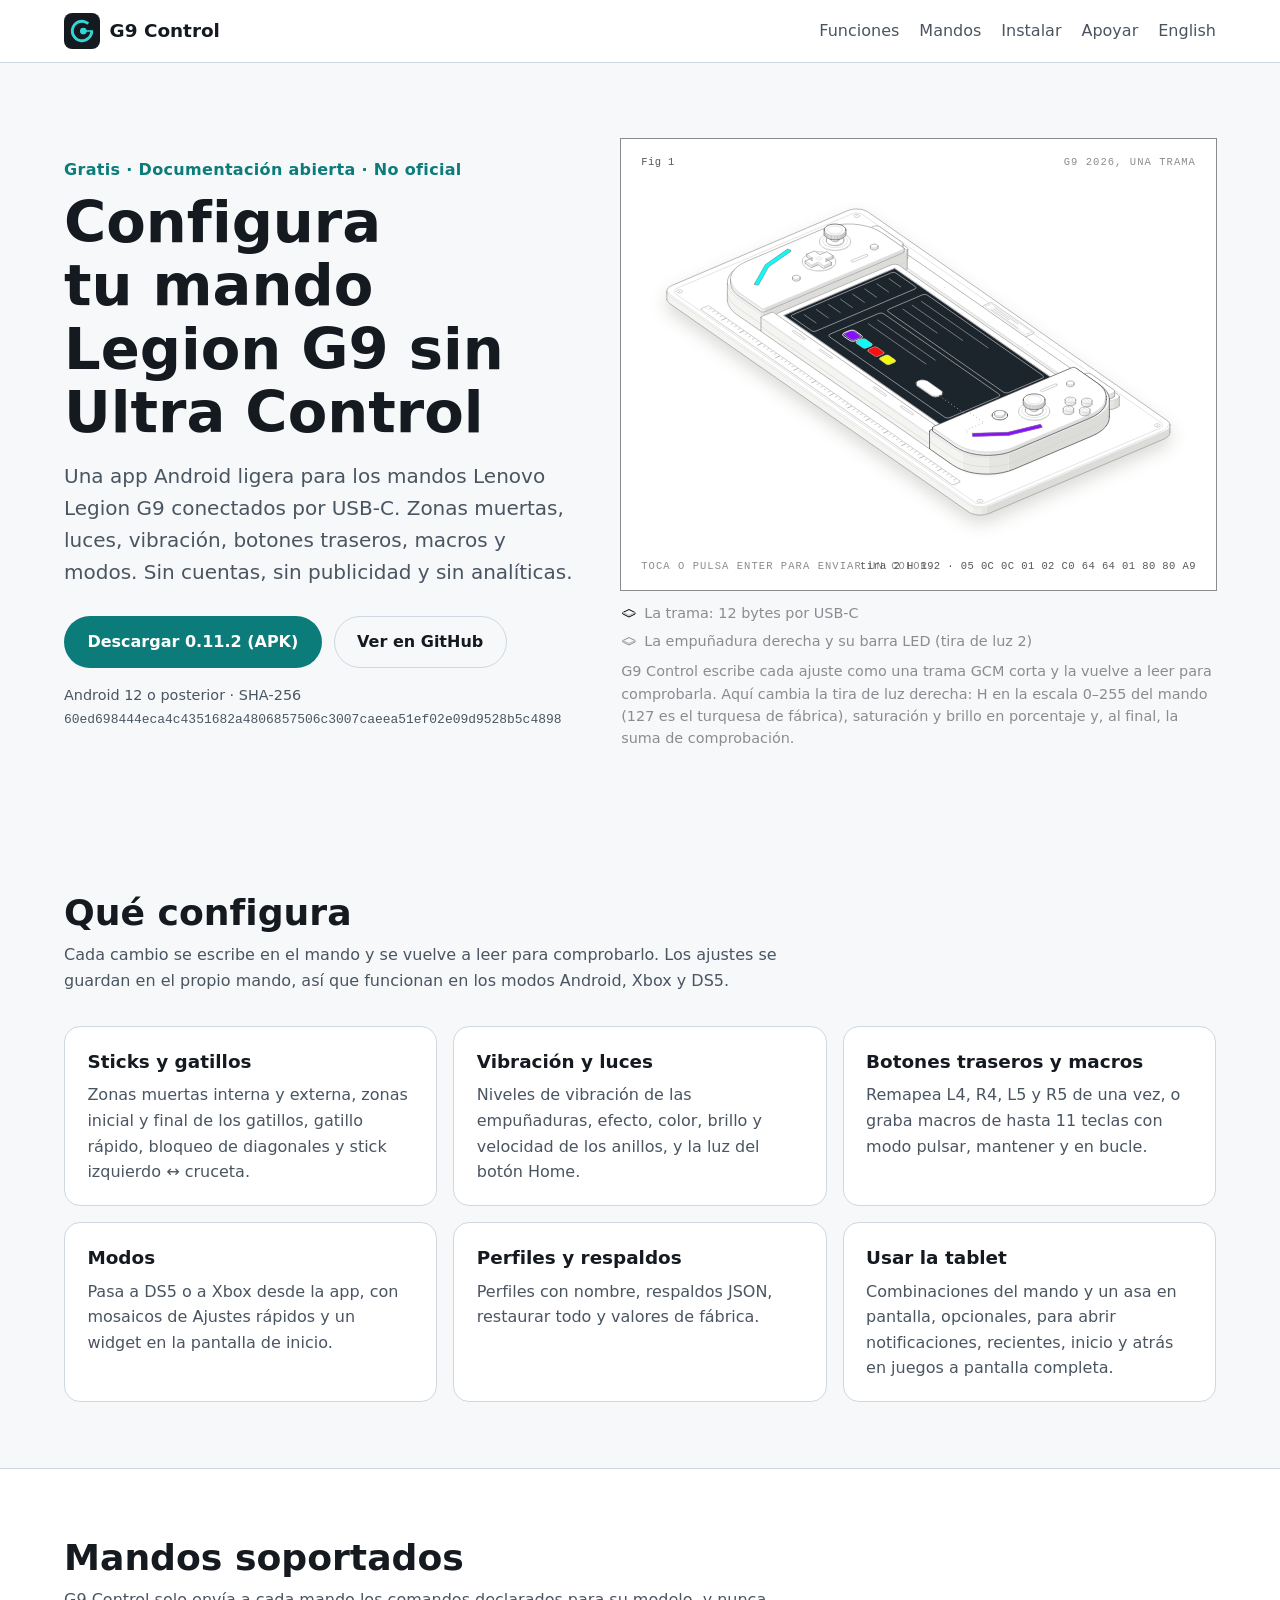
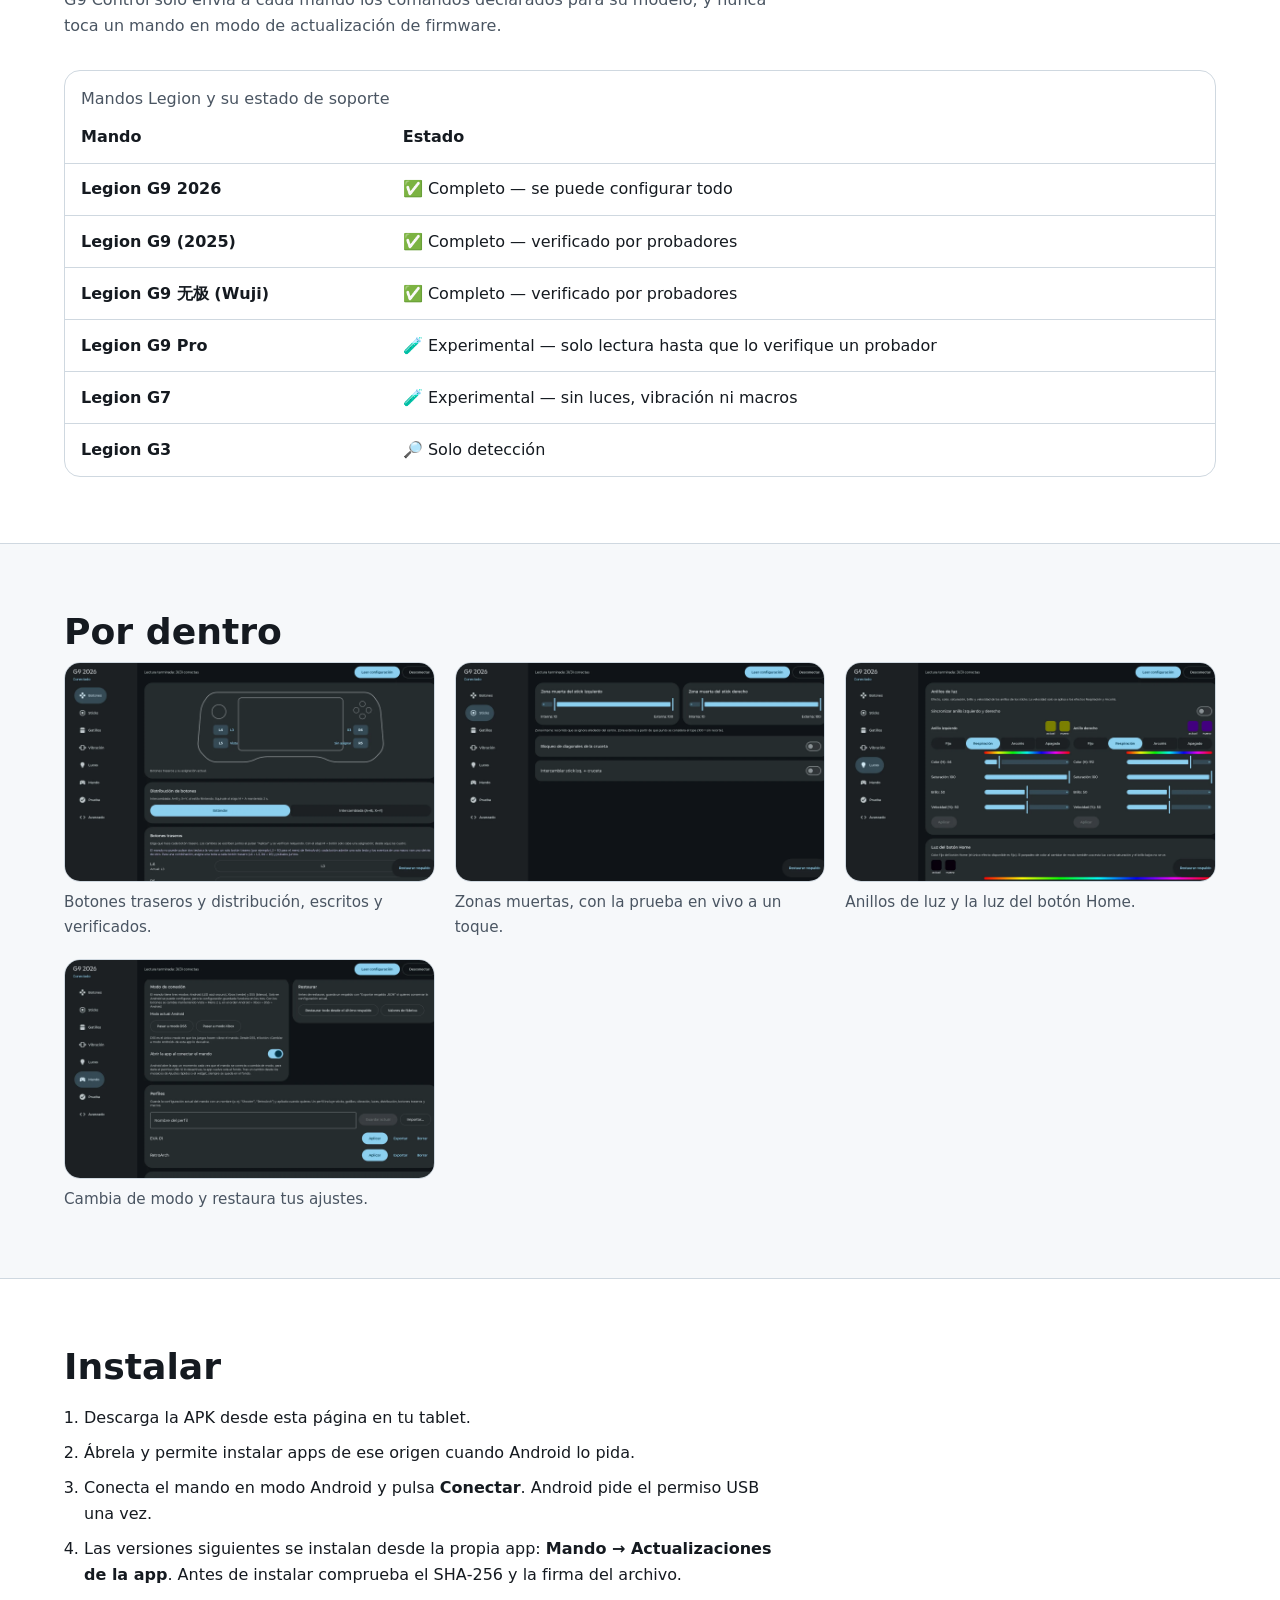
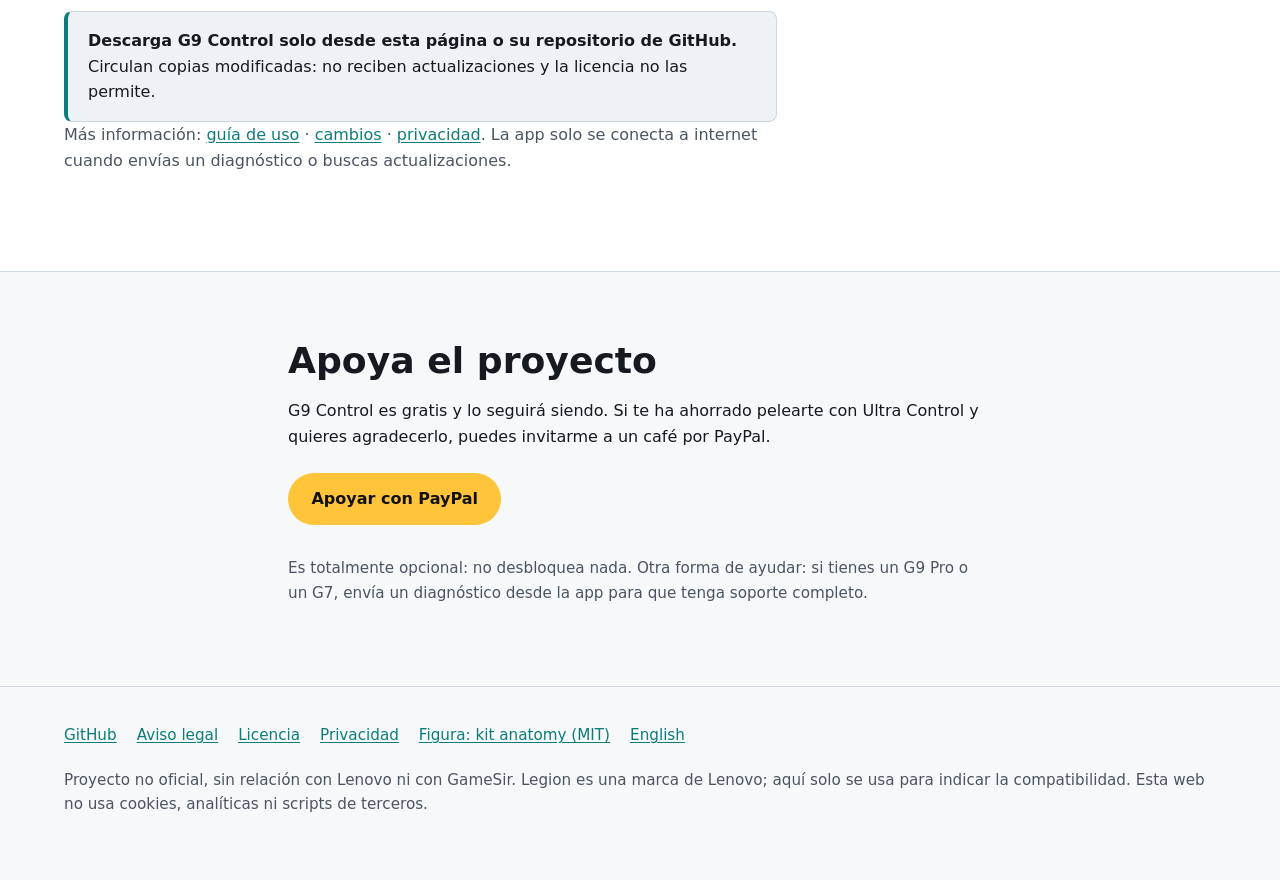
==== commit a827325b: "0.11.2: G9 无极 fully supported, no false 'not verified' with dim lights Co-Authored-By: Claude Opus 5" ====
--- a/site/es/index.html
+++ b/site/es/index.html
@@ -47,10 +47,10 @@
           <p class="lead">Una app Android ligera para los mandos Lenovo Legion G9 conectados por USB‑C. Zonas muertas, luces, vibración, botones traseros, macros y modos. Sin cuentas, sin publicidad y sin analíticas.</p>
           <!-- web-version:begin -->
           <div class="cta">
-            <a class="button button-primary" href="https://github.com/JRobertoMA/g9-control-center/releases/download/v0.11.1/G9Control-0.11.1.apk">Descargar 0.11.1 (APK)</a>
+            <a class="button button-primary" href="https://github.com/JRobertoMA/g9-control-center/releases/download/v0.11.2/G9Control-0.11.2.apk">Descargar 0.11.2 (APK)</a>
             <a class="button button-secondary" href="https://github.com/JRobertoMA/g9-control-center">Ver en GitHub</a>
           </div>
-          <p class="release-meta">Android 12 o posterior · SHA‑256 <code>25e001fb99443ebf6aa06933d55bad0adb40e6adab5765e847d21bc6f0061a79</code></p>
+          <p class="release-meta">Android 12 o posterior · SHA‑256 <code>60ed698444eca4c4351682a4806857506c3007caeea51ef02e09d9528b5c4898</code></p>
           <!-- web-version:end -->
         </div>
         <div class="hero-media">
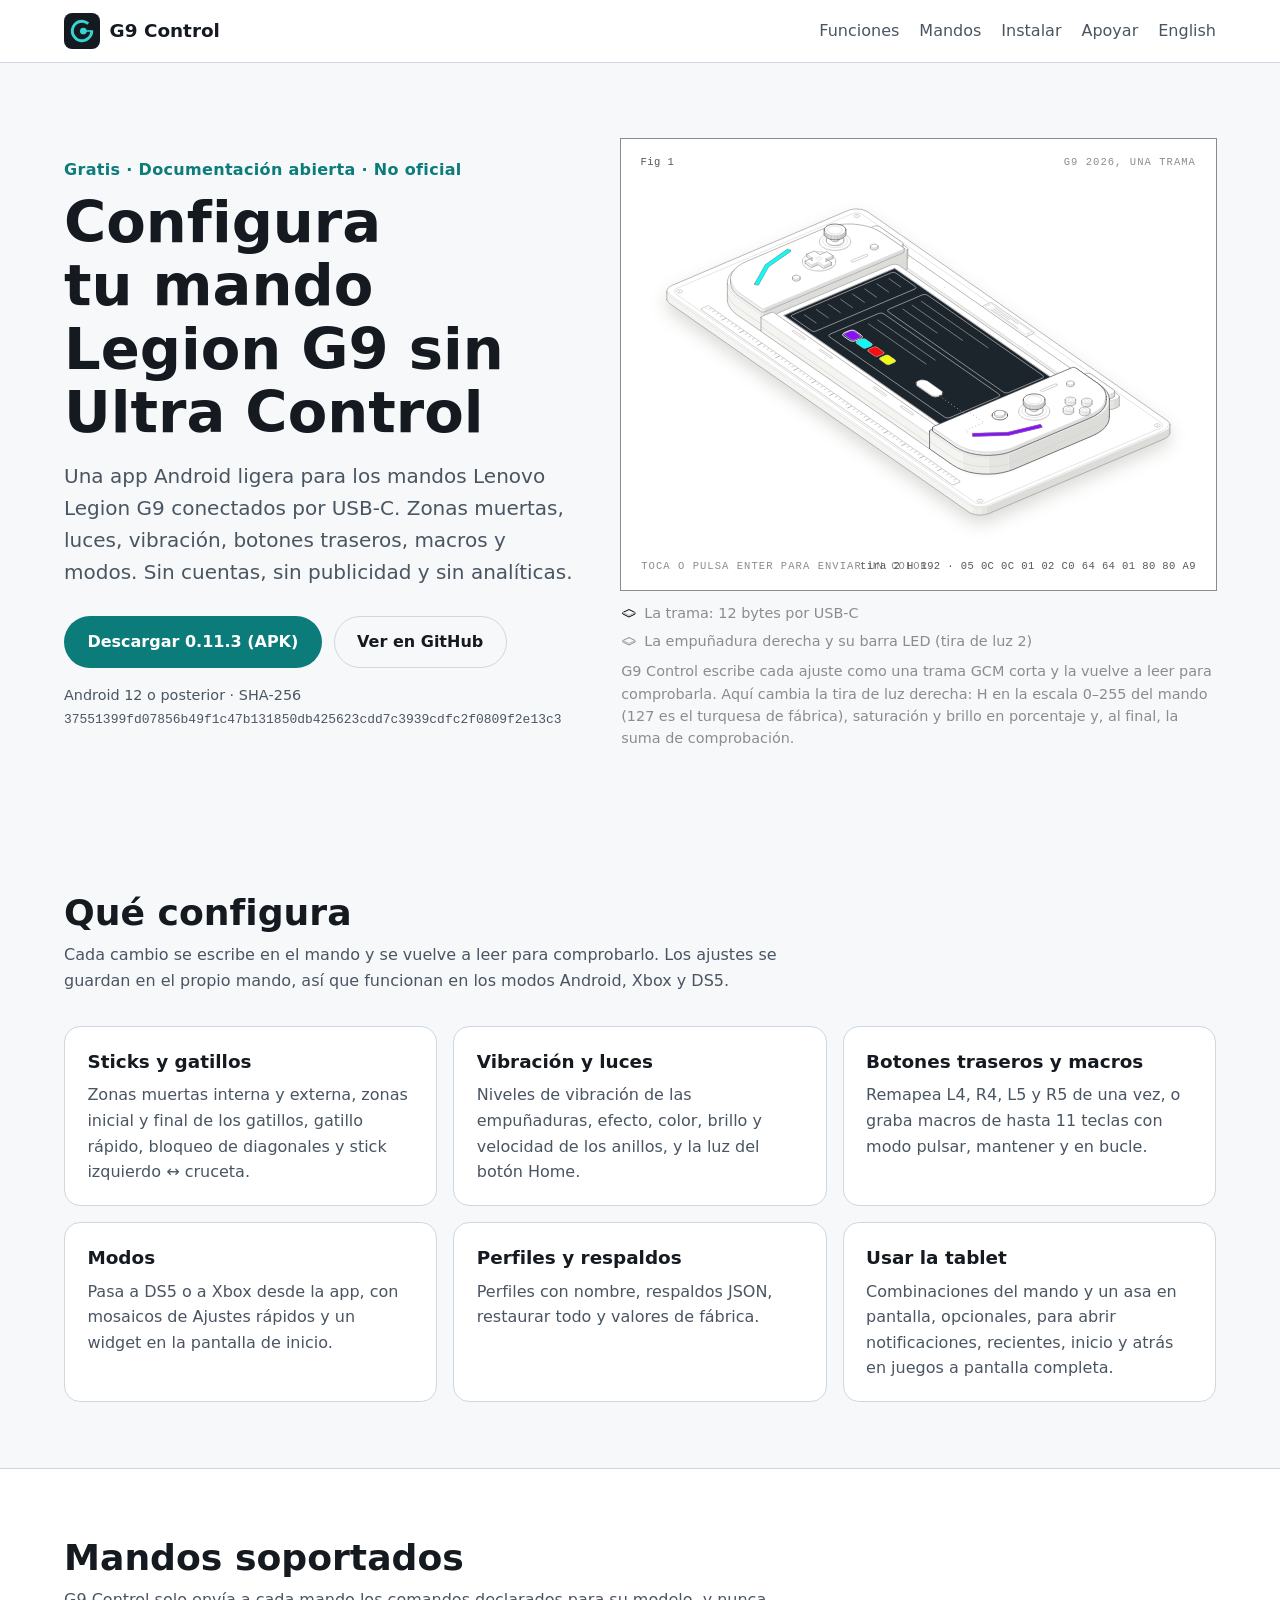
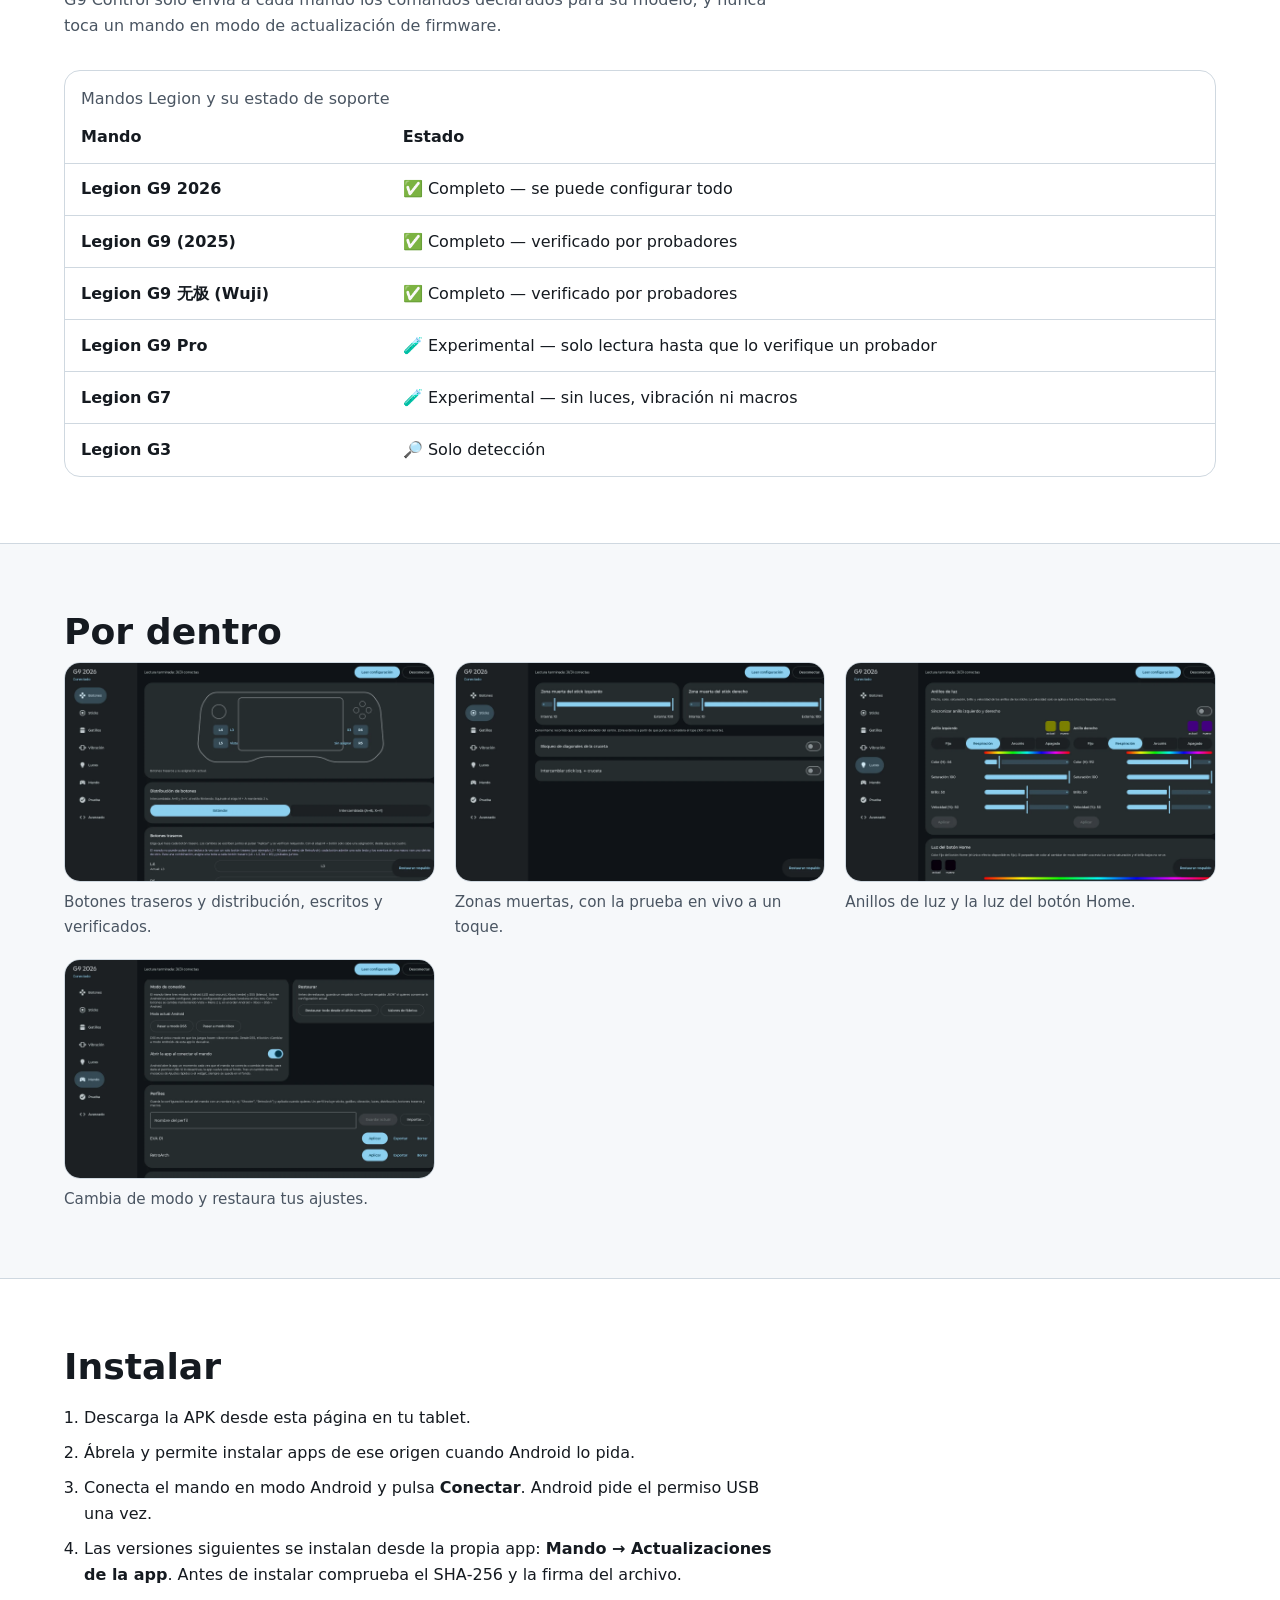
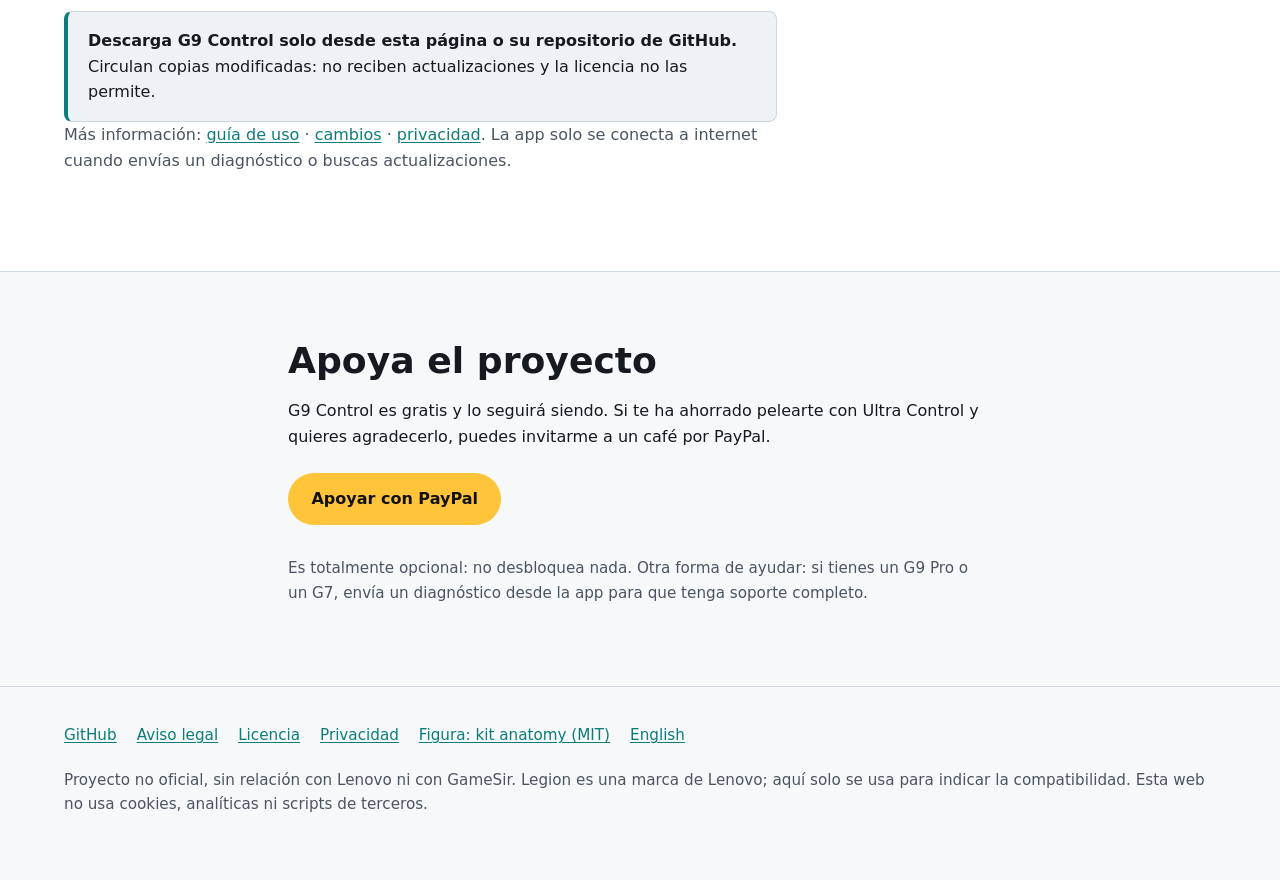
==== commit 21c367c7: "0.11.3: About card with website and support links; XDA requests tested Co-Authored-By: Claude Opus 5" ====
--- a/site/es/index.html
+++ b/site/es/index.html
@@ -47,10 +47,10 @@
           <p class="lead">Una app Android ligera para los mandos Lenovo Legion G9 conectados por USB‑C. Zonas muertas, luces, vibración, botones traseros, macros y modos. Sin cuentas, sin publicidad y sin analíticas.</p>
           <!-- web-version:begin -->
           <div class="cta">
-            <a class="button button-primary" href="https://github.com/JRobertoMA/g9-control-center/releases/download/v0.11.2/G9Control-0.11.2.apk">Descargar 0.11.2 (APK)</a>
+            <a class="button button-primary" href="https://github.com/JRobertoMA/g9-control-center/releases/download/v0.11.3/G9Control-0.11.3.apk">Descargar 0.11.3 (APK)</a>
             <a class="button button-secondary" href="https://github.com/JRobertoMA/g9-control-center">Ver en GitHub</a>
           </div>
-          <p class="release-meta">Android 12 o posterior · SHA‑256 <code>60ed698444eca4c4351682a4806857506c3007caeea51ef02e09d9528b5c4898</code></p>
+          <p class="release-meta">Android 12 o posterior · SHA‑256 <code>37551399fd07856b49f1c47b131850db425623cdd7c3939cdfc2f0809f2e13c3</code></p>
           <!-- web-version:end -->
         </div>
         <div class="hero-media">
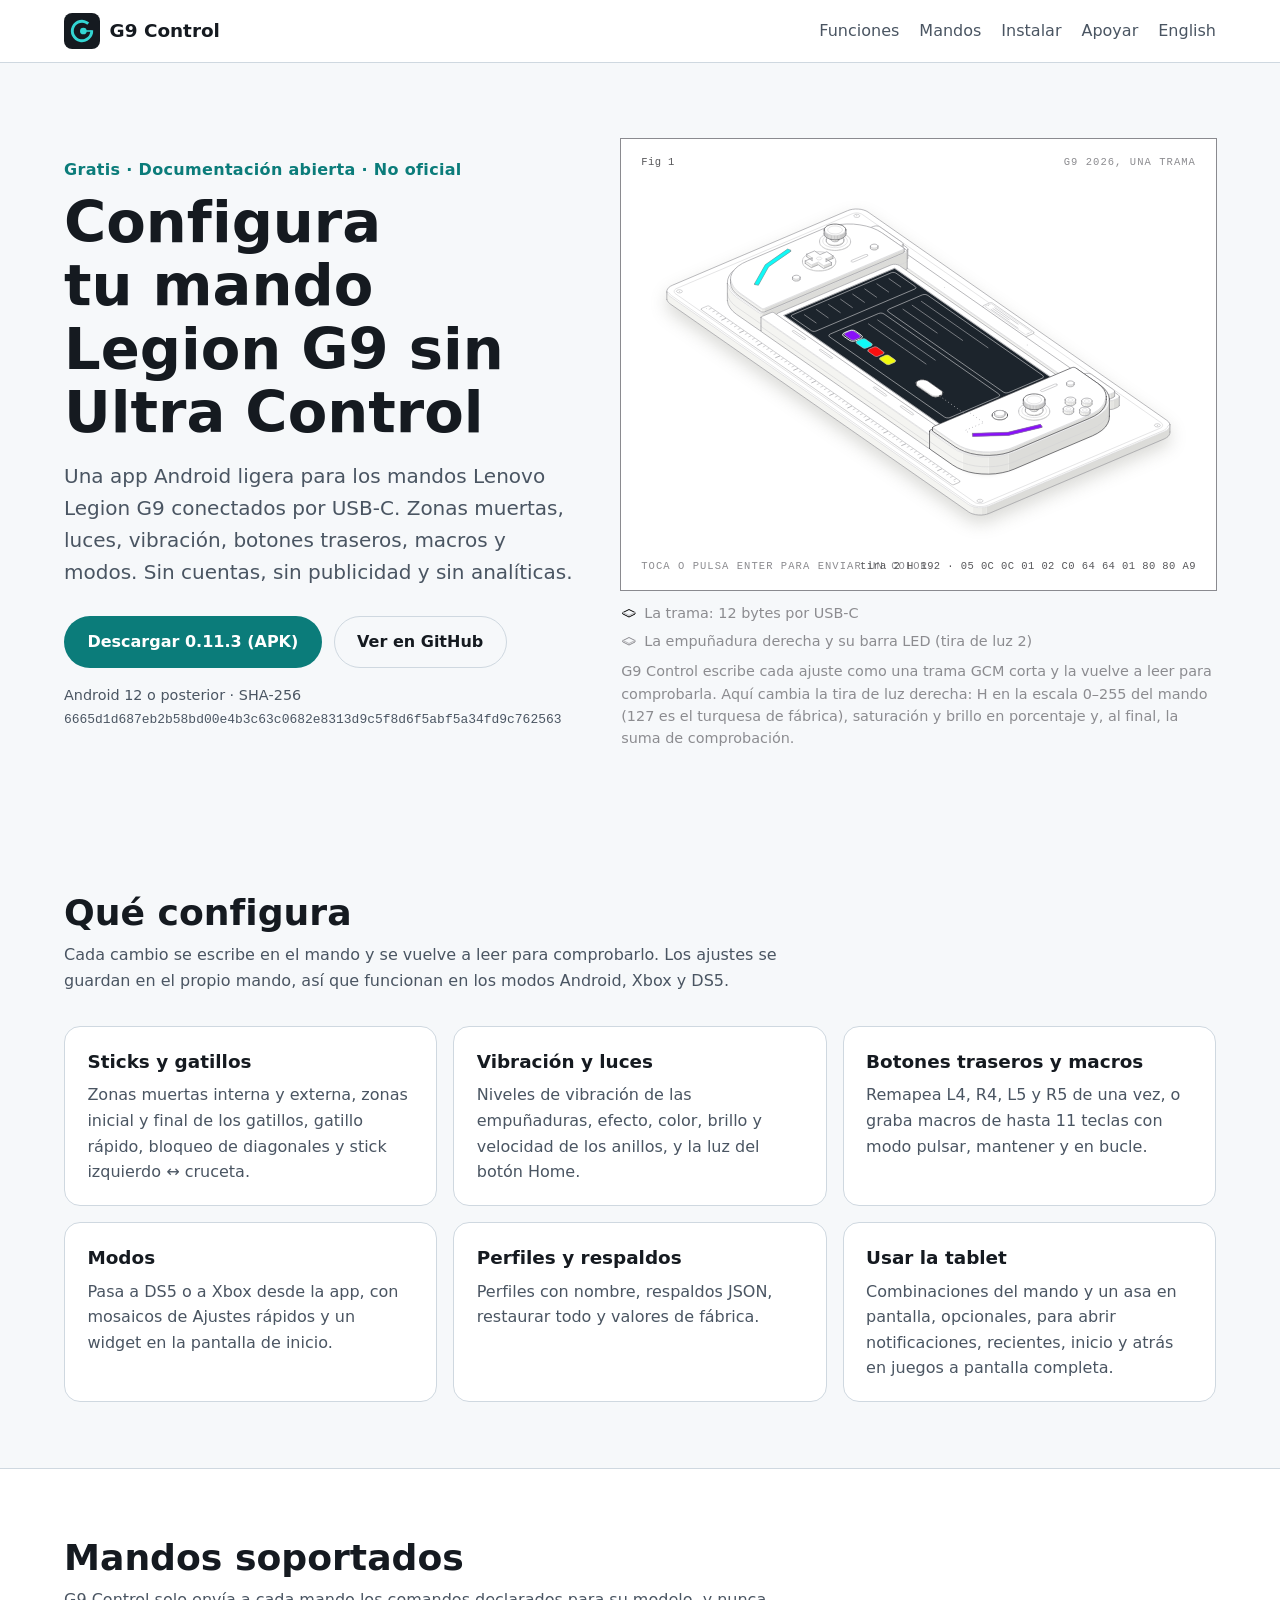
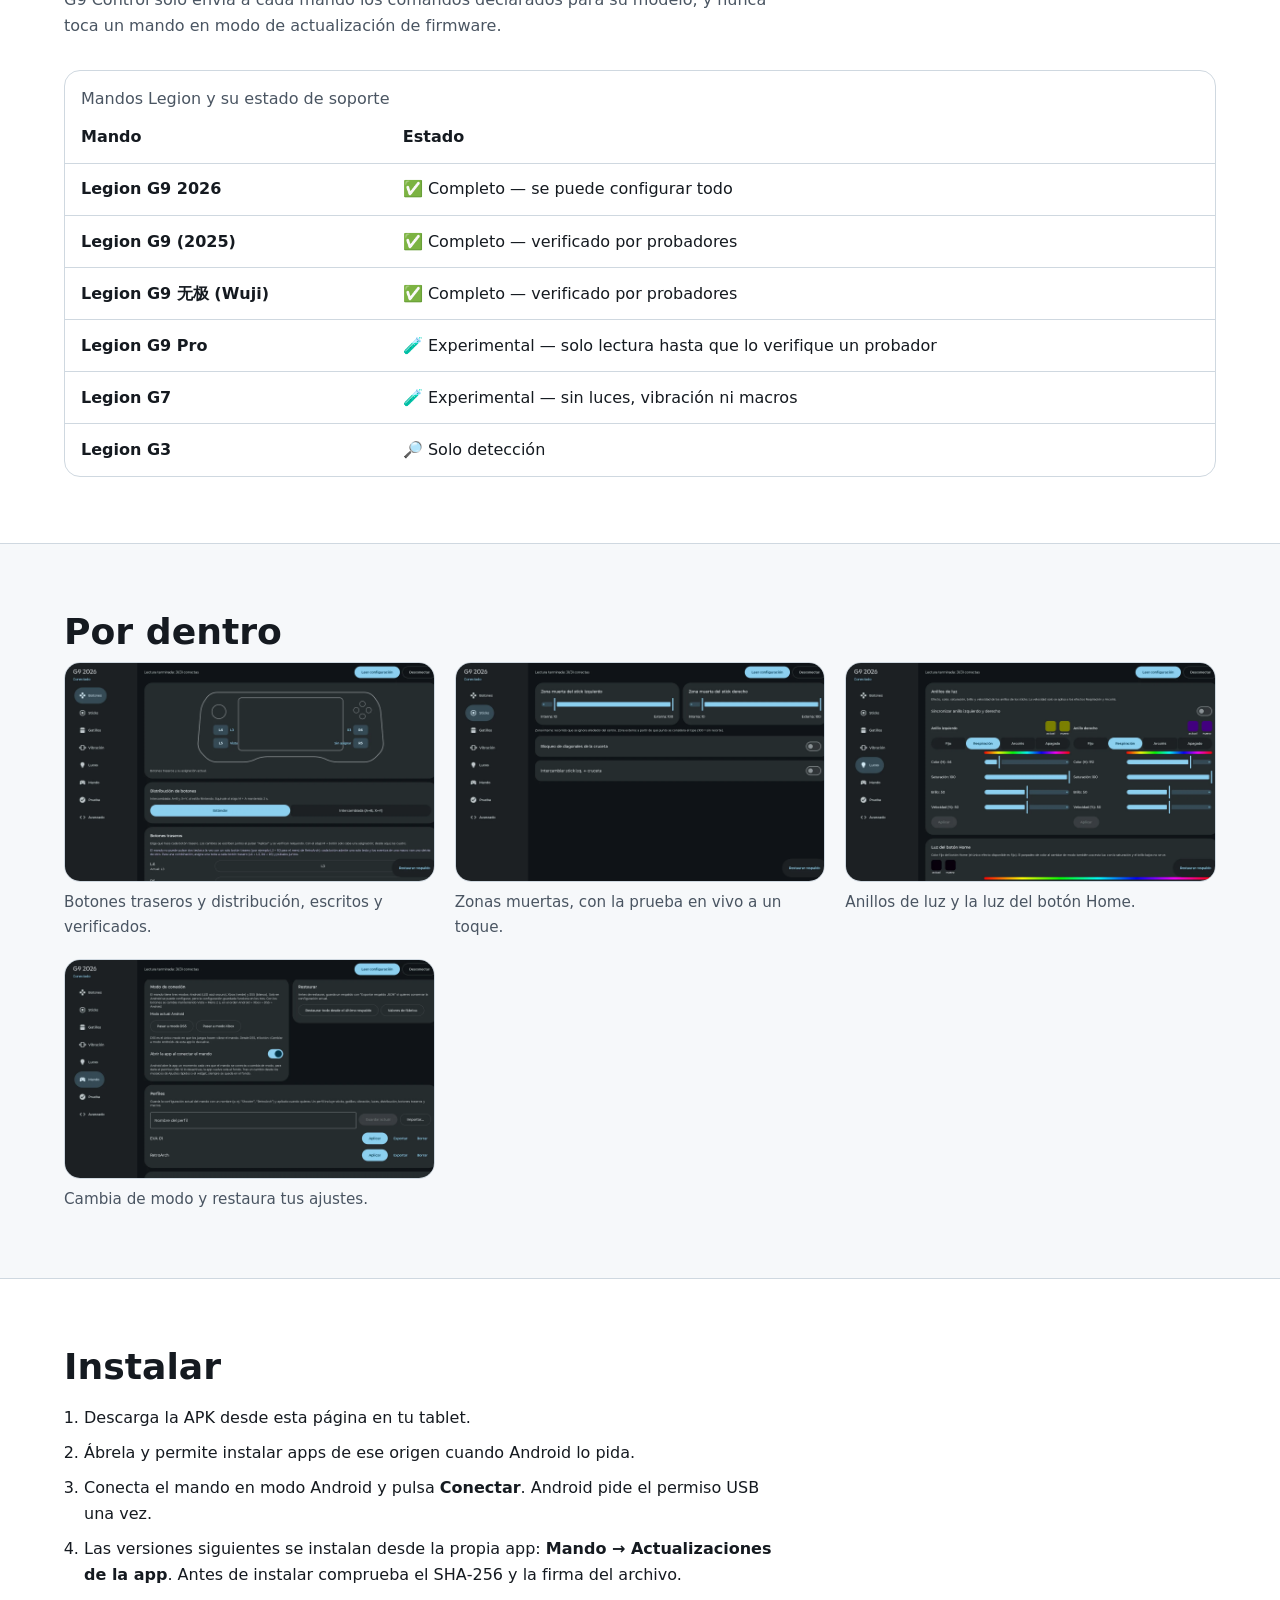
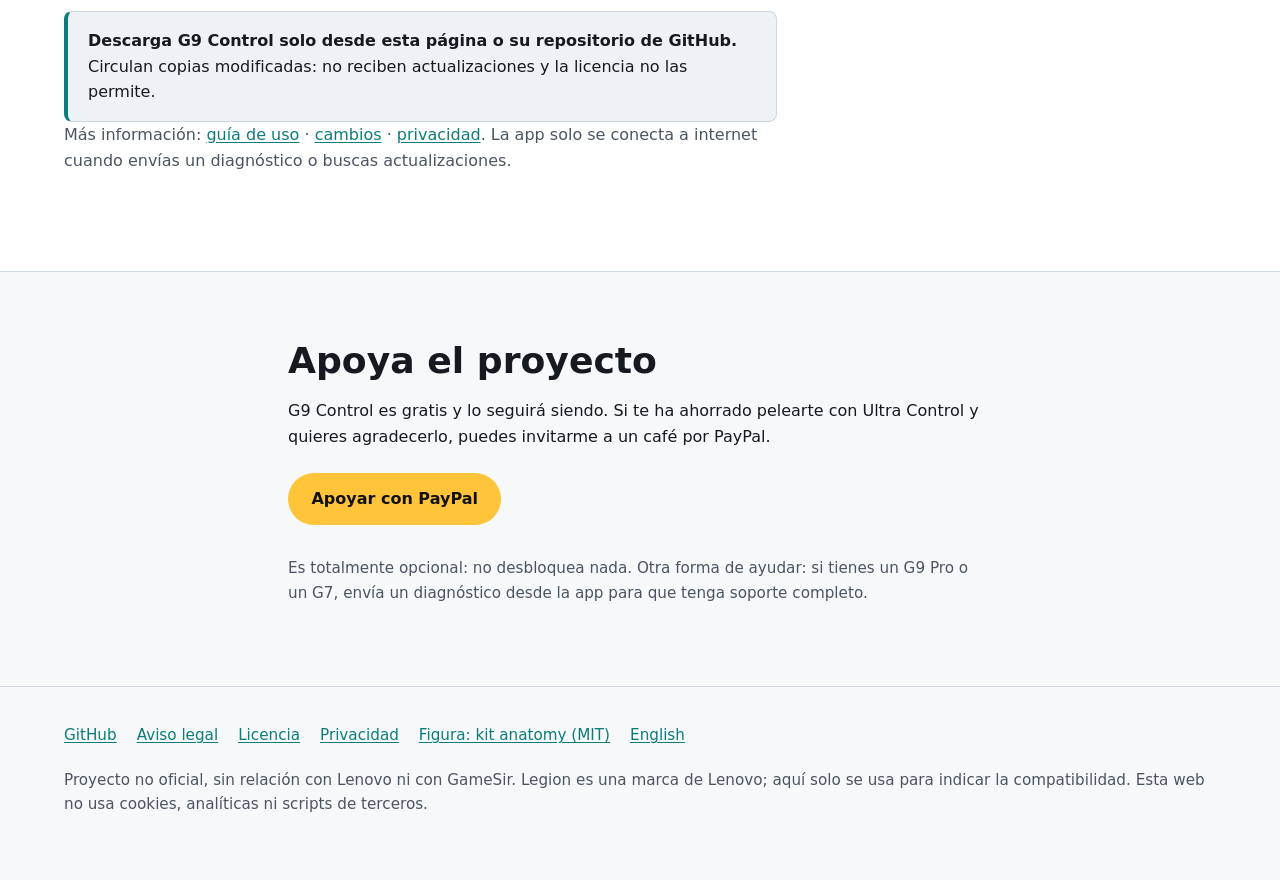
==== commit b3a1f1e8: "0.11.3: security hardening, narrow windows and large fonts; new SHA-256 Co-Authored-By: Claude Opus " ====
--- a/site/es/index.html
+++ b/site/es/index.html
@@ -50,7 +50,7 @@
             <a class="button button-primary" href="https://github.com/JRobertoMA/g9-control-center/releases/download/v0.11.3/G9Control-0.11.3.apk">Descargar 0.11.3 (APK)</a>
             <a class="button button-secondary" href="https://github.com/JRobertoMA/g9-control-center">Ver en GitHub</a>
           </div>
-          <p class="release-meta">Android 12 o posterior · SHA‑256 <code>37551399fd07856b49f1c47b131850db425623cdd7c3939cdfc2f0809f2e13c3</code></p>
+          <p class="release-meta">Android 12 o posterior · SHA‑256 <code>6665d1d687eb2b58bd00e4b3c63c0682e8313d9c5f8d6f5abf5a34fd9c762563</code></p>
           <!-- web-version:end -->
         </div>
         <div class="hero-media">
